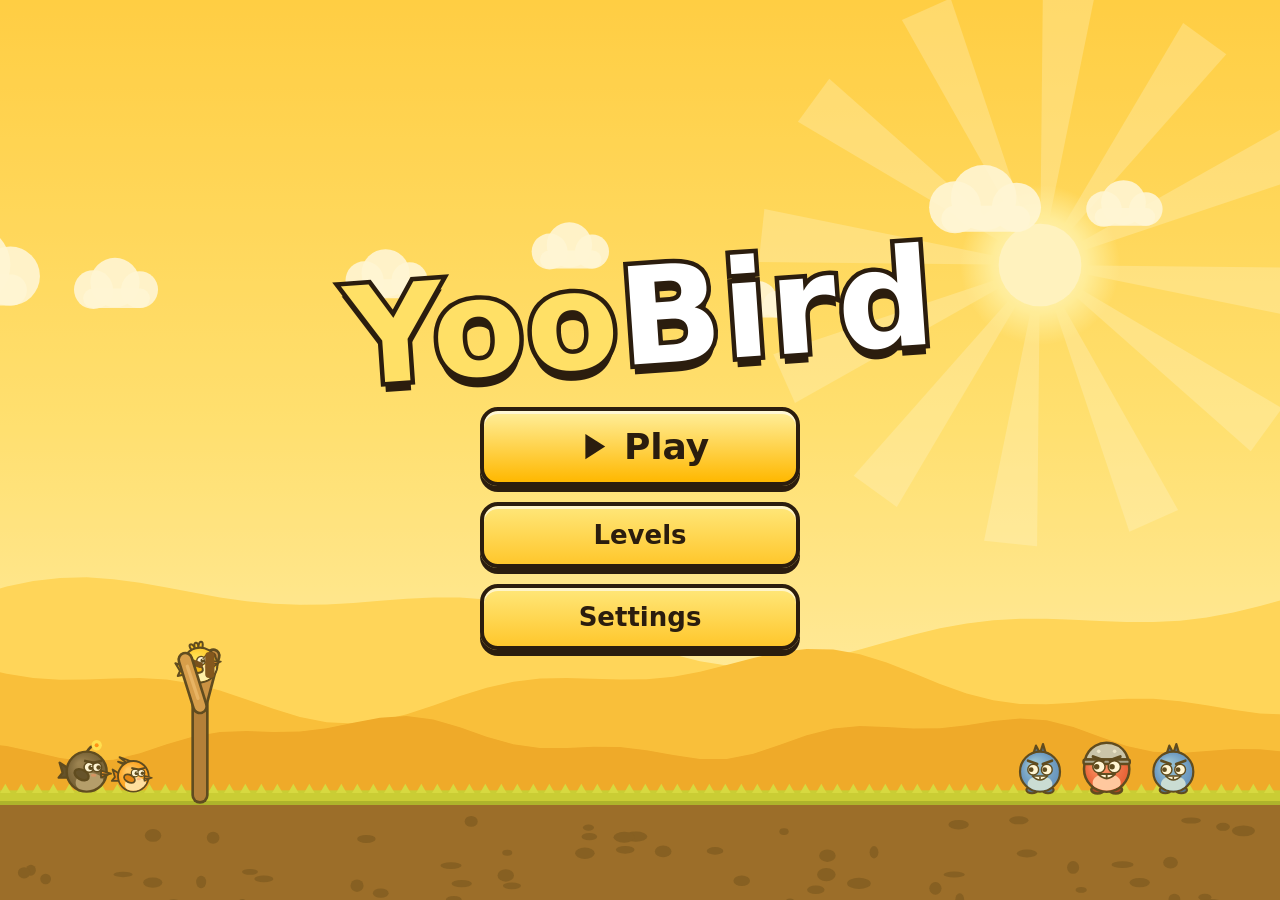
==== index.html @ ae5682fb "Add files via upload" ====
<!DOCTYPE html>
<html lang="ru">
<head>
  <meta charset="utf-8">
  <meta name="viewport" content="width=device-width, initial-scale=1, maximum-scale=1, user-scalable=no, viewport-fit=cover">
  <meta name="theme-color" content="#FFC72C">
  <title>YooBird</title>
  <style>
/* YooBird — стили. Палитру можно подогнать под YooSKINS, поменяв переменные ниже. */
:root {
  --yellow: #FFC72C;
  --yellow-hi: #FFE066;
  --yellow-pale: #FFF6D6;
  --orange: #FF9A1F;
  --dark: #2B1D0E;
  --dark-2: #5A3B12;
  --panel: #FFF3C4;
  --ok: #7BC043;
  --ad: #3D8BFD;
  --font: "Trebuchet MS", "Arial Rounded MT Bold", "Segoe UI", system-ui, -apple-system, Roboto, sans-serif;
}

* { box-sizing: border-box; margin: 0; padding: 0; -webkit-tap-highlight-color: transparent; }
html, body {
  width: 100%; height: 100%; overflow: hidden; background: #FFD95A;
  font-family: var(--font); color: var(--dark);
  user-select: none; -webkit-user-select: none; -webkit-touch-callout: none;
  touch-action: none; overscroll-behavior: none;
}
#app { position: fixed; inset: 0; }
canvas#game { position: absolute; inset: 0; display: block; touch-action: none; }
.hidden { display: none !important; }

/* ---------- Экраны ---------- */
.screen {
  position: absolute; inset: 0; z-index: 10;
  display: flex; flex-direction: column; align-items: center; justify-content: center;
  gap: clamp(10px, 2.4vmin, 22px); padding: 16px;
}
#screen-loading { background: radial-gradient(circle at 50% 35%, #FFF1A8, #FFC72C 70%); }
#screen-menu, #screen-levels { background: rgba(255, 214, 80, 0.25); }
.modal { background: rgba(43, 29, 14, 0.55); z-index: 20; }

.logo {
  font-weight: 900; font-size: clamp(56px, 15vmin, 150px); letter-spacing: 1px; line-height: 1;
  color: var(--yellow-hi);
  -webkit-text-stroke: clamp(4px, 1vmin, 9px) var(--dark); paint-order: stroke fill;
  text-shadow: 0 clamp(5px, 1.2vmin, 10px) 0 var(--dark);
  transform: rotate(-4deg);
  animation: logo-bob 3s ease-in-out infinite;
}
.logo span { color: #fff; }
@keyframes logo-bob { 50% { transform: rotate(-2deg) translateY(-6px); } }

.title {
  font-size: clamp(24px, 5.5vmin, 44px); font-weight: 900; color: var(--yellow-hi); text-align: center;
  -webkit-text-stroke: 5px var(--dark); paint-order: stroke fill;
}
.muted { color: var(--dark-2); font-weight: 700; font-size: clamp(13px, 2.6vmin, 18px); text-align: center; }

.menu-col { display: flex; flex-direction: column; gap: clamp(10px, 2vmin, 16px); align-items: stretch; min-width: min(320px, 70vw); }

/* ---------- Кнопки ---------- */
.btn {
  display: inline-flex; align-items: center; justify-content: center; gap: 10px;
  font-family: var(--font); font-weight: 900; font-size: clamp(17px, 3.6vmin, 26px); color: var(--dark);
  background: linear-gradient(#FFE77A, var(--yellow));
  border: 4px solid var(--dark); border-radius: 18px;
  padding: clamp(8px, 1.8vmin, 14px) clamp(18px, 4vmin, 34px);
  box-shadow: 0 6px 0 var(--dark), inset 0 3px 0 rgba(255, 255, 255, 0.6);
  cursor: pointer; transition: transform 0.06s, box-shadow 0.06s;
}
.btn:active { transform: translateY(4px); box-shadow: 0 2px 0 var(--dark), inset 0 3px 0 rgba(255, 255, 255, 0.6); }
.btn svg { width: 1.2em; height: 1.2em; fill: var(--dark); }
.btn-big { font-size: clamp(22px, 5vmin, 36px); background: linear-gradient(#FFEF9C, #FFB800); }
.btn-small { font-size: clamp(14px, 2.8vmin, 20px); padding: 8px 22px; }
.btn-ad { background: linear-gradient(#78B2FF, var(--ad)); color: #fff; }
.btn-ad svg { fill: #fff; }
.btn-next { background: linear-gradient(#B8E986, var(--ok)); }

.icon-btn {
  width: clamp(40px, 8vmin, 56px); height: clamp(40px, 8vmin, 56px);
  display: inline-flex; align-items: center; justify-content: center;
  background: linear-gradient(#FFE77A, var(--yellow)); border: 3px solid var(--dark); border-radius: 14px;
  box-shadow: 0 4px 0 var(--dark); cursor: pointer;
}
.icon-btn:active { transform: translateY(3px); box-shadow: 0 1px 0 var(--dark); }
.icon-btn svg { width: 60%; height: 60%; fill: var(--dark); stroke: var(--dark); stroke-width: 0; }
.icon-btn svg .wave { stroke-width: 2.2; stroke-linecap: round; }
.icon-btn svg path[d^="M9 18"] { fill: none; stroke-width: 2.2; }
.icon-btn.big { width: clamp(52px, 10vmin, 68px); height: clamp(52px, 10vmin, 68px); }
.icon-btn.off { background: linear-gradient(#E8DCC0, #C9B990); position: relative; }
.icon-btn.off::after {
  content: ""; position: absolute; width: 70%; height: 4px; background: #D43A2A; border-radius: 2px; transform: rotate(-45deg);
  box-shadow: 0 0 0 2px var(--dark);
}

/* ---------- Панели ---------- */
.panel {
  background: var(--panel); border: 5px solid var(--dark); border-radius: 26px;
  box-shadow: 0 10px 0 var(--dark), inset 0 0 0 6px #FFE27A;
  padding: clamp(16px, 3.5vmin, 30px) clamp(20px, 5vmin, 44px);
  display: flex; flex-direction: column; align-items: stretch; gap: clamp(10px, 2vmin, 16px);
  min-width: min(380px, 88vw); max-width: 92vw; max-height: 94vh; overflow: auto;
  animation: pop-in 0.25s cubic-bezier(.2, 1.6, .5, 1);
}
@keyframes pop-in { from { transform: scale(0.7); opacity: 0; } }
.row { display: flex; align-items: center; justify-content: space-between; gap: 20px; font-weight: 900; font-size: clamp(16px, 3.2vmin, 22px); }
.row-btns { display: flex; gap: 12px; justify-content: center; align-items: center; flex-wrap: wrap; }

.toggle { width: 74px; height: 40px; border-radius: 20px; border: 3px solid var(--dark); background: #CDBF9A; position: relative; cursor: pointer; transition: background 0.15s; }
.toggle i { position: absolute; top: 3px; left: 3px; width: 28px; height: 28px; border-radius: 50%; background: #fff; border: 3px solid var(--dark); transition: left 0.15s; }
.toggle.on { background: var(--ok); }
.toggle.on i { left: 37px; }

.seg { display: flex; border: 3px solid var(--dark); border-radius: 12px; overflow: hidden; }
.seg button { font-family: var(--font); font-weight: 900; font-size: 16px; padding: 6px 14px; border: 0; background: #F3E3B0; color: var(--dark); cursor: pointer; }
.seg button + button { border-left: 3px solid var(--dark); }
.seg button.active { background: var(--yellow); }

/* ---------- Уровни ---------- */
.level-grid { display: grid; grid-template-columns: repeat(6, auto); gap: clamp(8px, 1.8vmin, 18px); justify-content: center; }
.level-card {
  width: clamp(78px, min(13vw, 22vh), 150px); aspect-ratio: 1 / 1.05; border-width: 4px; border-radius: 20px;
  background: linear-gradient(#FFF1A8, var(--yellow)); border: 5px solid var(--dark); border-radius: 24px;
  box-shadow: 0 8px 0 var(--dark); cursor: pointer; font-family: var(--font); color: var(--dark);
  display: flex; flex-direction: column; align-items: center; justify-content: center; gap: 4px; position: relative;
}
.level-card:active { transform: translateY(5px); box-shadow: 0 3px 0 var(--dark); }
.level-card .num { font-size: clamp(26px, 6.5vmin, 54px); font-weight: 900; -webkit-text-stroke: 3px var(--dark); color: #fff; paint-order: stroke fill; line-height: 1; }
.level-card .name { font-weight: 900; font-size: clamp(10px, 2vmin, 15px); text-align: center; line-height: 1.1; padding: 0 4px; }
.level-card .mini-stars { display: flex; gap: 3px; }
.level-card .mini-stars i { width: clamp(13px, 2.8vmin, 22px); height: clamp(13px, 2.8vmin, 22px); background: rgba(43,29,14,0.22); clip-path: var(--star); }
.level-card .mini-stars i.on { background: #FF8A00; }
.level-card.locked { background: linear-gradient(#E5DAC0, #C3B48E); cursor: not-allowed; }
.level-card.locked .num { opacity: 0.35; }
.level-card .lock { position: absolute; width: 40%; height: 40%; fill: var(--dark); opacity: 0.85; top: 22%; }

/* ---------- Звёзды ---------- */
:root { --star: polygon(50% 0%, 61% 35%, 98% 35%, 68% 57%, 79% 91%, 50% 70%, 21% 91%, 32% 57%, 2% 35%, 39% 35%); }
.stars { display: flex; justify-content: center; align-items: flex-end; gap: 6px; }
.stars i { width: clamp(52px, 11vmin, 84px); height: clamp(52px, 11vmin, 84px); background: var(--dark); clip-path: var(--star); position: relative; }
.stars i:nth-child(2) { width: clamp(64px, 14vmin, 104px); height: clamp(64px, 14vmin, 104px); margin-bottom: 10px; }
.stars i::after { content: ""; position: absolute; inset: 12%; clip-path: var(--star); background: #D8C9A0; }
.stars i.on::after { background: linear-gradient(#FFF6B0, #FFC400); animation: star-pop 0.35s cubic-bezier(.2, 1.8, .5, 1); }
@keyframes star-pop { from { transform: scale(0.2); } }
.result-score { text-align: center; font-size: clamp(30px, 7vmin, 52px); font-weight: 900; color: #fff; -webkit-text-stroke: 5px var(--dark); paint-order: stroke fill; }
.badge { background: var(--orange); color: #fff; border-radius: 8px; padding: 2px 8px; margin-left: 4px; }

/* ---------- HUD ---------- */
#hud {
  position: absolute; left: 0; right: 0; top: 0; z-index: 5;
  display: flex; align-items: flex-start; justify-content: space-between; gap: 10px;
  padding: max(10px, env(safe-area-inset-top)) max(12px, env(safe-area-inset-right)) 0 max(12px, env(safe-area-inset-left));
  pointer-events: none;
}
#hud > * { pointer-events: auto; }
.hud-left { display: flex; gap: 10px; }
.hud-title {
  font-weight: 900; font-size: clamp(14px, 3vmin, 22px); background: var(--panel); border: 3px solid var(--dark);
  border-radius: 14px; padding: 6px 14px; box-shadow: 0 4px 0 var(--dark); white-space: nowrap; pointer-events: none !important;
}
.hud-score {
  display: flex; flex-direction: column; align-items: flex-end; font-weight: 900; font-size: clamp(11px, 2vmin, 14px); pointer-events: none !important;
}
.hud-score b { font-size: clamp(22px, 5vmin, 38px); color: #fff; -webkit-text-stroke: 4px var(--dark); paint-order: stroke fill; line-height: 1; }

#toast {
  position: absolute; left: 50%; top: clamp(64px, 14vmin, 100px); transform: translateX(-50%); z-index: 6;
  background: var(--dark); color: var(--yellow-hi); font-weight: 900; font-size: clamp(14px, 3vmin, 22px);
  padding: 10px 20px; border-radius: 14px; border: 3px solid var(--yellow); max-width: 90vw; text-align: center;
  animation: toast-in 0.3s ease-out; pointer-events: none;
}
@keyframes toast-in { from { transform: translate(-50%, -20px); opacity: 0; } }

.loader { width: min(320px, 70vw); height: 22px; border: 4px solid var(--dark); border-radius: 12px; background: var(--yellow-pale); overflow: hidden; }
.loader span { display: block; height: 100%; width: 0; background: var(--orange); transition: width 0.3s; }

#dev-ad { position: absolute; inset: 0; z-index: 50; background: rgba(0, 0, 0, 0.85); display: flex; align-items: center; justify-content: center; }
.dev-ad-box { background: #fff; border-radius: 18px; padding: 30px 40px; text-align: center; font-weight: 900; font-size: 20px; display: flex; flex-direction: column; gap: 16px; }
.dev-ad-bar { width: 260px; height: 12px; background: #ddd; border-radius: 6px; overflow: hidden; }
.dev-ad-bar span { display: block; height: 100%; width: 0; background: var(--ad); }

#rotate { position: absolute; inset: 0; z-index: 100; background: var(--yellow); display: none; flex-direction: column; align-items: center; justify-content: center; gap: 20px; font-weight: 900; font-size: 22px; text-align: center; padding: 30px; }
#rotate svg { width: 90px; height: 90px; fill: none; stroke: var(--dark); stroke-width: 1.8; animation: rot 2s ease-in-out infinite; }
@keyframes rot { 50% { transform: rotate(-90deg); } }
@media (orientation: portrait) and (pointer: coarse) { #rotate { display: flex; } }

/* ---------- Бустеры ---------- */
#boosters {
  position: absolute; z-index: 5; display: flex; flex-direction: column; gap: clamp(6px, 1.4vmin, 12px);
  left: max(12px, env(safe-area-inset-left)); top: calc(max(10px, env(safe-area-inset-top)) + clamp(52px, 10vmin, 70px));
}
.boost {
  position: relative; width: clamp(44px, 8.5vmin, 62px); height: clamp(44px, 8.5vmin, 62px);
  display: flex; flex-direction: column; align-items: center; justify-content: center; gap: 1px;
  background: linear-gradient(#FFF3B8, #FFD54A); border: 3px solid var(--dark); border-radius: 50%;
  box-shadow: 0 4px 0 var(--dark); cursor: pointer; font-family: var(--font); color: var(--dark);
}
.boost:active { transform: translateY(3px); box-shadow: 0 1px 0 var(--dark); }
.boost svg { width: 46%; height: 46%; fill: var(--dark); stroke: var(--dark); stroke-width: 2.2; stroke-linecap: round; stroke-linejoin: round; }
.boost span { font-size: clamp(7px, 1.4vmin, 10px); font-weight: 900; line-height: 1; }
.boost i {
  position: absolute; top: -6px; right: -6px; min-width: 20px; height: 20px; border-radius: 10px; padding: 0 4px;
  background: var(--ok); color: #fff; font-style: normal; font-weight: 900; font-size: 12px; line-height: 15px; border: 2px solid var(--dark);
}
.boost.active { background: linear-gradient(#FFB36B, #FF7A00); box-shadow: 0 0 0 4px #fff, 0 4px 0 var(--dark); }
.boost.used { filter: grayscale(1); opacity: 0.45; }
.boost.used i { background: #9A8F78; }
.boost.na { opacity: 0.6; }

/* ---------- Ядерка ---------- */
#nuke-btn {
  position: absolute; z-index: 5;
  right: max(14px, env(safe-area-inset-right)); bottom: max(14px, env(safe-area-inset-bottom));
  width: clamp(62px, 12vmin, 86px); height: clamp(62px, 12vmin, 86px); border-radius: 50%;
  border: 4px solid var(--dark); background: radial-gradient(circle at 40% 35%, #FFF07A, #FFC400 55%, #F08A00);
  box-shadow: 0 5px 0 var(--dark); cursor: pointer; font-family: var(--font); color: var(--dark);
  display: flex; flex-direction: column; align-items: center; justify-content: center;
  animation: nuke-lure 4s ease-in-out infinite;
}
#nuke-btn .tre { width: 52%; height: 52%; fill: var(--dark); animation: nuke-spin 12s linear infinite; }
#nuke-btn span { font-size: clamp(8px, 1.6vmin, 11px); font-weight: 900; margin-top: -2px; }
#nuke-btn .ad-badge {
  position: absolute; top: -8px; left: -8px; width: 26px; height: 26px; border-radius: 50%; background: var(--ad); border: 2px solid var(--dark);
  display: flex; align-items: center; justify-content: center;
}
#nuke-btn .ad-badge svg { width: 14px; height: 14px; fill: #fff; }
#nuke-btn:active { transform: translateY(4px); box-shadow: 0 1px 0 var(--dark); }
#nuke-btn.tempt { animation: nuke-lure 4s ease-in-out infinite, nuke-tempt 1.6s ease-in-out 2; }
#nuke-btn.used { filter: grayscale(1); opacity: 0.35; animation: none; pointer-events: none; }
#nuke-btn.used .tre { animation: none; }
/* Мягкое «манящее» свечение: раз в несколько секунд, без мигания */
@keyframes nuke-lure {
  0%, 70%, 100% { box-shadow: 0 5px 0 var(--dark), 0 0 0 0 rgba(255,140,0,0); }
  82% { box-shadow: 0 5px 0 var(--dark), 0 0 22px 8px rgba(255,150,0,0.55); }
}
@keyframes nuke-spin { to { transform: rotate(360deg); } }
@keyframes nuke-tempt { 50% { transform: scale(1.12) rotate(-6deg); } }
#btn-ad em { font-style: normal; opacity: 0.85; }
@media (prefers-reduced-motion: reduce) { #nuke-btn, #nuke-btn .tre { animation: none !important; } }

</style>
</head>
<body>
  <div id="app">
    <canvas id="game"></canvas>

    <!-- Игровой HUD -->
    <div id="hud" class="hidden">
      <div class="hud-left">
        <button class="icon-btn" data-action="pause" aria-label="Пауза">
          <svg viewBox="0 0 24 24"><rect x="6" y="5" width="4" height="14" rx="1.5"/><rect x="14" y="5" width="4" height="14" rx="1.5"/></svg>
        </button>
        <button class="icon-btn" data-action="restart" aria-label="Заново">
          <svg viewBox="0 0 24 24"><path d="M12 5V2L7 6l5 4V7a5 5 0 1 1-5 5H5a7 7 0 1 0 7-7z"/></svg>
        </button>
      </div>
      <div class="hud-title" id="hud-level"></div>
      <div class="hud-score"><span data-i18n="score">Очки</span><b id="hud-score">0</b></div>
    </div>

    <!-- Бустеры: по одному бесплатно за попытку -->
    <div id="boosters" class="hidden">
      <button class="boost" data-action="booster" data-b="sight" id="b-sight" aria-label="Прицел">
        <svg viewBox="0 0 24 24"><circle cx="12" cy="12" r="7" fill="none"/><circle cx="12" cy="12" r="2"/><path d="M12 1v5M12 18v5M1 12h5M18 12h5" fill="none"/></svg>
        <i>1</i><span data-i18n="bSight">Прицел</span>
      </button>
      <button class="boost" data-action="booster" data-b="power" id="b-power" aria-label="Мощь">
        <svg viewBox="0 0 24 24"><path d="M13 2L4 14h6l-1 8 9-12h-6z"/></svg>
        <i>1</i><span data-i18n="bPower">Мощь</span>
      </button>
      <button class="boost" data-action="booster" data-b="quake" id="b-quake" aria-label="Землетрясение">
        <svg viewBox="0 0 24 24"><path d="M2 14l3-4 3 6 3-9 3 8 3-5 3 4 2-2" fill="none"/><path d="M2 20h20" fill="none"/></svg>
        <i>1</i><span data-i18n="bQuake">Тряска</span>
      </button>
    </div>

    <!-- Ядерка: за просмотр рекламы, одна на попытку -->
    <button id="nuke-btn" class="hidden" data-action="nuke" aria-label="Ядерный удар">
      <svg viewBox="0 0 24 24" class="tre"><circle cx="12" cy="12" r="2.4"/><path d="M12 12L7.2 3.7A9.6 9.6 0 0 0 2.4 12zM12 12h9.6a9.6 9.6 0 0 0-4.8-8.3zM12 12l-4.8 8.3a9.6 9.6 0 0 0 9.6 0z"/></svg>
      <b class="ad-badge"><svg viewBox="0 0 24 24"><path d="M8 5v14l11-7z"/></svg></b>
      <span data-i18n="bNuke">Ядерка</span>
    </button>

    <div id="toast" class="hidden"></div>

    <!-- Загрузка -->
    <section id="screen-loading" class="screen">
      <div class="logo">Yoo<span>Bird</span></div>
      <div class="loader"><span></span></div>
      <p class="muted" data-i18n="loading">Загрузка…</p>
    </section>

    <!-- Главное меню -->
    <section id="screen-menu" class="screen hidden">
      <div class="logo">Yoo<span>Bird</span></div>
      <div class="menu-col">
        <button class="btn btn-big" data-action="play">
          <svg viewBox="0 0 24 24"><path d="M8 5v14l11-7z"/></svg><span data-i18n="play">Играть</span>
        </button>
        <button class="btn" data-action="levels"><span data-i18n="levels">Уровни</span></button>
        <button class="btn" data-action="settings"><span data-i18n="settings">Настройки</span></button>
      </div>
    </section>

    <!-- Выбор уровня -->
    <section id="screen-levels" class="screen hidden">
      <h2 class="title" data-i18n="levels">Уровни</h2>
      <div id="level-grid" class="level-grid"></div>
      <button class="btn btn-small" data-action="back"><span data-i18n="back">Назад</span></button>
    </section>

    <!-- Настройки -->
    <section id="screen-settings" class="screen modal hidden">
      <div class="panel">
        <h2 class="title" data-i18n="settings">Настройки</h2>
        <div class="row">
          <span data-i18n="music">Музыка</span>
          <button class="toggle" id="tg-music" data-action="toggle-music"><i></i></button>
        </div>
        <div class="row">
          <span data-i18n="sounds">Звуки</span>
          <button class="toggle" id="tg-sfx" data-action="toggle-sfx"><i></i></button>
        </div>
        <div class="row">
          <span data-i18n="language">Язык</span>
          <div class="seg">
            <button data-action="lang" data-lang="ru">RU</button>
            <button data-action="lang" data-lang="en">EN</button>
          </div>
        </div>
        <button class="btn btn-small" data-action="back"><span data-i18n="back">Назад</span></button>
      </div>
    </section>

    <!-- Пауза -->
    <section id="screen-pause" class="screen modal hidden">
      <div class="panel">
        <h2 class="title" data-i18n="pause">Пауза</h2>
        <button class="btn" data-action="resume"><span data-i18n="resume">Продолжить</span></button>
        <button class="btn" data-action="restart"><span data-i18n="restart">Заново</span></button>
        <div class="row-btns">
          <button class="icon-btn big" data-action="toggle-music" id="pz-music" aria-label="Музыка">
            <svg viewBox="0 0 24 24"><path d="M9 18V6l10-2v12"/><circle cx="6.5" cy="18" r="2.5"/><circle cx="16.5" cy="16" r="2.5"/></svg>
          </button>
          <button class="icon-btn big" data-action="toggle-sfx" id="pz-sfx" aria-label="Звуки">
            <svg viewBox="0 0 24 24"><path d="M4 9h4l5-4v14l-5-4H4z"/><path class="wave" d="M16 8.5a5 5 0 0 1 0 7M18.5 6a8.5 8.5 0 0 1 0 12" fill="none"/></svg>
          </button>
          <button class="icon-btn big" data-action="menu" aria-label="Меню">
            <svg viewBox="0 0 24 24"><path d="M3 11l9-8 9 8v10h-6v-6H9v6H3z"/></svg>
          </button>
        </div>
      </div>
    </section>

    <!-- Победа -->
    <section id="screen-win" class="screen modal hidden">
      <div class="panel">
        <h2 class="title" data-i18n="winTitle">Уровень пройден!</h2>
        <div class="stars"><i></i><i></i><i></i></div>
        <div class="result-score"><b id="win-score">0</b></div>
        <div class="muted"><span data-i18n="best">Рекорд</span>: <span id="win-best">0</span> <span id="win-record" class="badge hidden" data-i18n="newRecord">Новый рекорд!</span></div>
        <p id="win-alldone" class="muted hidden" data-i18n="allDone"></p>
        <div class="row-btns">
          <button class="icon-btn big" data-action="menu" aria-label="Меню"><svg viewBox="0 0 24 24"><path d="M3 11l9-8 9 8v10h-6v-6H9v6H3z"/></svg></button>
          <button class="icon-btn big" data-action="restart" aria-label="Заново"><svg viewBox="0 0 24 24"><path d="M12 5V2L7 6l5 4V7a5 5 0 1 1-5 5H5a7 7 0 1 0 7-7z"/></svg></button>
          <button class="btn btn-next" data-action="next" id="btn-next"><span data-i18n="next">Дальше</span><svg viewBox="0 0 24 24"><path d="M8 5v14l11-7z"/></svg></button>
        </div>
      </div>
    </section>

    <!-- Поражение -->
    <section id="screen-lose" class="screen modal hidden">
      <div class="panel">
        <h2 class="title" data-i18n="loseTitle">Чувачки уцелели!</h2>
        <p class="muted" data-i18n="loseSub">Не сдавайся — у тебя получится!</p>
        <button class="btn btn-big" data-action="retry"><span data-i18n="retry">Попробовать ещё раз</span></button>
        <button class="btn btn-ad" data-action="watch-ad" id="btn-ad">
          <svg viewBox="0 0 24 24"><rect x="2" y="5" width="20" height="14" rx="3"/><path d="M10 9v6l5-3z" fill="#FFC72C"/></svg>
          <span data-i18n="watchAd">Реклама: +1 птенец</span> <em id="ad-left">(2)</em>
        </button>
        <button class="btn btn-small" data-action="menu"><span data-i18n="menu">Меню</span></button>
      </div>
    </section>

    <!-- Имитация рекламы вне ВК (для разработки) -->
    <div id="dev-ad" class="hidden">
      <div class="dev-ad-box">
        <p data-i18n="devAd">Здесь будет реклама ВКонтакте</p>
        <div class="dev-ad-bar"><span></span></div>
      </div>
    </div>

    <div id="rotate">
      <svg viewBox="0 0 24 24"><rect x="7" y="2" width="10" height="20" rx="2"/><path d="M20 12a8 8 0 0 1-4 6.9M4 12a8 8 0 0 1 4-6.9" fill="none"/></svg>
      <p data-i18n="rotate">Поверни устройство горизонтально</p>
    </div>
  </div>

  <script>/* js/lib/vk-bridge.min.js */
(()=>{"use strict";let e;var t={};let p="u">typeof window,n=!!(p&&window.AndroidBridge),o=!!(p&&window.webkit?.messageHandlers?.VKWebAppClose),r=!!(p&&window.ReactNativeWebView&&"function"==typeof window.ReactNativeWebView.postMessage),i=p&&!n&&!o,a=i&&/(^\?|&)vk_platform=mobile_web(&|$)/.test(location.search),s=i?"message":"VKWebAppEvent",d=["VKWebAppInit","VKWebAppGetCommunityAuthToken","VKWebAppAddToCommunity","VKWebAppAddToHomeScreenInfo","VKWebAppClose","VKWebAppCopyText","VKWebAppCreateHash","VKWebAppGetUserInfo","VKWebAppSetLocation","VKWebAppSendToClient","VKWebAppGetClientVersion","VKWebAppGetPhoneNumber","VKWebAppGetEmail","VKWebAppGetGroupInfo","VKWebAppGetGeodata","VKWebAppGetCommunityToken","VKWebAppGetConfig","VKWebAppGetLaunchParams","VKWebAppSetTitle","VKWebAppGetAuthToken","VKWebAppCallAPIMethod","VKWebAppJoinGroup","VKWebAppLeaveGroup","VKWebAppAllowMessagesFromGroup","VKWebAppDenyNotifications","VKWebAppAllowNotifications","VKWebAppOpenPayForm","VKWebAppOpenApp","VKWebAppShare","VKWebAppShowWallPostBox","VKWebAppScroll","VKWebAppShowOrderBox","VKWebAppShowLeaderBoardBox","VKWebAppShowInviteBox","VKWebAppShowRequestBox","VKWebAppAddToFavorites","VKWebAppShowStoryBox","VKWebAppStorageGet","VKWebAppStorageGetKeys","VKWebAppStorageSet","VKWebAppFlashGetInfo","VKWebAppSubscribeStoryApp","VKWebAppOpenWallPost","VKWebAppCheckAllowedScopes","VKWebAppCheckBannerAd","VKWebAppHideBannerAd","VKWebAppShowBannerAd","VKWebAppCheckNativeAds","VKWebAppShowNativeAds","VKWebAppRetargetingPixel","VKWebAppConversionHit","VKWebAppShowSubscriptionBox","VKWebAppCheckSurvey","VKWebAppShowSurvey","VKWebAppScrollTop","VKWebAppScrollTopStart","VKWebAppScrollTopStop","VKWebAppShowSlidesSheet","VKWebAppTranslate","VKWebAppRecommend","VKWebAppAddToProfile","VKWebAppGetFriends",...i&&!a?["VKWebAppResizeWindow","VKWebAppAddToMenu","VKWebAppShowInstallPushBox","VKWebAppShowCommunityWidgetPreviewBox","VKWebAppCallStart","VKWebAppCallJoin","VKWebAppCallGetStatus"]:["VKWebAppShowImages"]],A=p?window.AndroidBridge:void 0,b=o?window.webkit.messageHandlers:void 0,l=i?parent:void 0,u=function(t){var p;let a,u,W,V,K=[],c=Math.random().toString(36).substring(2,5);function w(e){K.push(e)}function S(e){return n?!!(A&&"function"==typeof A[e]):o?!!(b?.[e]&&"function"==typeof b[e].postMessage):!!i&&d.includes(e)}function f(){return o||n}function h(){return i&&window.parent!==window}function g(){return f()||h()}function v(e){if(o||n)return[...K].map(t=>t.call(null,e));let t=e?.data;if(!i||!t)return;if(r&&"string"==typeof t)try{t=JSON.parse(t)}catch{}let{type:p,data:s,frameId:d}=t;if(p){if("VKWebAppSettings"===p){a=d;return}[...K].map(e=>e({detail:{type:p,data:s}}))}}r&&/(android)/i.test(navigator.userAgent)?document.addEventListener(s,v):"u">typeof window&&"addEventListener"in window&&window.addEventListener(s,v);let y=(p=function(e,p){A?.[e]?A[e](JSON.stringify(p)):b?.[e]&&"function"==typeof b[e].postMessage?b[e].postMessage?.(p):r?window.ReactNativeWebView.postMessage(JSON.stringify({handler:e,params:p})):l&&"function"==typeof l.postMessage&&l.postMessage({handler:e,params:p,type:"vk-connect",webFrameId:a,connectVersion:t},"*")},u={current:0,next(){return++this.current}},W={},V={add(e,t){let p=null!=t?t:`${u.next()}_${c}`;return W[p]=e,p},resolve(e,t,p){let n=W[e];n&&(p(t)?n.resolve(t):n.reject(t),W[e]=null)}},w(e=>{if(e.detail?.data&&"object"==typeof e.detail.data&&"request_id"in e.detail.data){let{request_id:t,...p}=e.detail.data;t&&V.resolve(t,p,e=>!("error_type"in e))}}),function(e,t={}){return new Promise((n,o)=>{let r=V.add({resolve:n,reject:o},t.request_id);p(e,{...t,request_id:r})})});async function m(t){if(n||o)return S(t);if(e)return e.has(t);try{let t=await y("SetSupportedHandlers");e=new Set(t.supportedHandlers)}catch(t){e=new Set(["VKWebAppInit"])}return e.has(t)}return w(t=>{t.detail&&"SetSupportedHandlers"===t.detail.type&&(e=new Set(t.detail.data.supportedHandlers))}),{send:y,sendPromise:y,subscribe:w,unsubscribe:function(e){let t=K.indexOf(e);t>-1&&K.splice(t,1)},supports:function(e){return console.warn("bridge.supports method is deprecated. Use bridge.supportsAsync instead."),S(e)},supportsAsync:m,isWebView:f,isIframe:h,isEmbedded:g,isStandalone:function(){return!g()}}}("3.0.2");window.vkBridge=window.vkConnect=u;var W=window;for(var V in t)W[V]=t[V];t.__esModule&&Object.defineProperty(W,"__esModule",{value:!0})})();
//# sourceMappingURL=browser.min.js.map
</script>
  <script>/* js/lib/matter.min.js */
/*!
 * matter-js 0.20.0 by @liabru
 * http://brm.io/matter-js/
 * License MIT
 */
!function(e,t){"object"==typeof exports&&"object"==typeof module?module.exports=t():"function"==typeof define&&define.amd?define("Matter",[],t):"object"==typeof exports?exports.Matter=t():e.Matter=t()}(this,(function(){return function(e){var t={};function n(o){if(t[o])return t[o].exports;var i=t[o]={i:o,l:!1,exports:{}};return e[o].call(i.exports,i,i.exports,n),i.l=!0,i.exports}return n.m=e,n.c=t,n.d=function(e,t,o){n.o(e,t)||Object.defineProperty(e,t,{enumerable:!0,get:o})},n.r=function(e){"undefined"!=typeof Symbol&&Symbol.toStringTag&&Object.defineProperty(e,Symbol.toStringTag,{value:"Module"}),Object.defineProperty(e,"__esModule",{value:!0})},n.t=function(e,t){if(1&t&&(e=n(e)),8&t)return e;if(4&t&&"object"==typeof e&&e&&e.__esModule)return e;var o=Object.create(null);if(n.r(o),Object.defineProperty(o,"default",{enumerable:!0,value:e}),2&t&&"string"!=typeof e)for(var i in e)n.d(o,i,function(t){return e[t]}.bind(null,i));return o},n.n=function(e){var t=e&&e.__esModule?function(){return e.default}:function(){return e};return n.d(t,"a",t),t},n.o=function(e,t){return Object.prototype.hasOwnProperty.call(e,t)},n.p="",n(n.s=20)}([function(e,t){var n={};e.exports=n,function(){n._baseDelta=1e3/60,n._nextId=0,n._seed=0,n._nowStartTime=+new Date,n._warnedOnce={},n._decomp=null,n.extend=function(e,t){var o,i;"boolean"==typeof t?(o=2,i=t):(o=1,i=!0);for(var r=o;r<arguments.length;r++){var a=arguments[r];if(a)for(var s in a)i&&a[s]&&a[s].constructor===Object?e[s]&&e[s].constructor!==Object?e[s]=a[s]:(e[s]=e[s]||{},n.extend(e[s],i,a[s])):e[s]=a[s]}return e},n.clone=function(e,t){return n.extend({},t,e)},n.keys=function(e){if(Object.keys)return Object.keys(e);var t=[];for(var n in e)t.push(n);return t},n.values=function(e){var t=[];if(Object.keys){for(var n=Object.keys(e),o=0;o<n.length;o++)t.push(e[n[o]]);return t}for(var i in e)t.push(e[i]);return t},n.get=function(e,t,n,o){t=t.split(".").slice(n,o);for(var i=0;i<t.length;i+=1)e=e[t[i]];return e},n.set=function(e,t,o,i,r){var a=t.split(".").slice(i,r);return n.get(e,t,0,-1)[a[a.length-1]]=o,o},n.shuffle=function(e){for(var t=e.length-1;t>0;t--){var o=Math.floor(n.random()*(t+1)),i=e[t];e[t]=e[o],e[o]=i}return e},n.choose=function(e){return e[Math.floor(n.random()*e.length)]},n.isElement=function(e){return"undefined"!=typeof HTMLElement?e instanceof HTMLElement:!!(e&&e.nodeType&&e.nodeName)},n.isArray=function(e){return"[object Array]"===Object.prototype.toString.call(e)},n.isFunction=function(e){return"function"==typeof e},n.isPlainObject=function(e){return"object"==typeof e&&e.constructor===Object},n.isString=function(e){return"[object String]"===toString.call(e)},n.clamp=function(e,t,n){return e<t?t:e>n?n:e},n.sign=function(e){return e<0?-1:1},n.now=function(){if("undefined"!=typeof window&&window.performance){if(window.performance.now)return window.performance.now();if(window.performance.webkitNow)return window.performance.webkitNow()}return Date.now?Date.now():new Date-n._nowStartTime},n.random=function(t,n){return n=void 0!==n?n:1,(t=void 0!==t?t:0)+e()*(n-t)};var e=function(){return n._seed=(9301*n._seed+49297)%233280,n._seed/233280};n.colorToNumber=function(e){return 3==(e=e.replace("#","")).length&&(e=e.charAt(0)+e.charAt(0)+e.charAt(1)+e.charAt(1)+e.charAt(2)+e.charAt(2)),parseInt(e,16)},n.logLevel=1,n.log=function(){console&&n.logLevel>0&&n.logLevel<=3&&console.log.apply(console,["matter-js:"].concat(Array.prototype.slice.call(arguments)))},n.info=function(){console&&n.logLevel>0&&n.logLevel<=2&&console.info.apply(console,["matter-js:"].concat(Array.prototype.slice.call(arguments)))},n.warn=function(){console&&n.logLevel>0&&n.logLevel<=3&&console.warn.apply(console,["matter-js:"].concat(Array.prototype.slice.call(arguments)))},n.warnOnce=function(){var e=Array.prototype.slice.call(arguments).join(" ");n._warnedOnce[e]||(n.warn(e),n._warnedOnce[e]=!0)},n.deprecated=function(e,t,o){e[t]=n.chain((function(){n.warnOnce("🔅 deprecated 🔅",o)}),e[t])},n.nextId=function(){return n._nextId++},n.indexOf=function(e,t){if(e.indexOf)return e.indexOf(t);for(var n=0;n<e.length;n++)if(e[n]===t)return n;return-1},n.map=function(e,t){if(e.map)return e.map(t);for(var n=[],o=0;o<e.length;o+=1)n.push(t(e[o]));return n},n.topologicalSort=function(e){var t=[],o=[],i=[];for(var r in e)o[r]||i[r]||n._topologicalSort(r,o,i,e,t);return t},n._topologicalSort=function(e,t,o,i,r){var a=i[e]||[];o[e]=!0;for(var s=0;s<a.length;s+=1){var l=a[s];o[l]||(t[l]||n._topologicalSort(l,t,o,i,r))}o[e]=!1,t[e]=!0,r.push(e)},n.chain=function(){for(var e=[],t=0;t<arguments.length;t+=1){var n=arguments[t];n._chained?e.push.apply(e,n._chained):e.push(n)}var o=function(){for(var t,n=new Array(arguments.length),o=0,i=arguments.length;o<i;o++)n[o]=arguments[o];for(o=0;o<e.length;o+=1){var r=e[o].apply(t,n);void 0!==r&&(t=r)}return t};return o._chained=e,o},n.chainPathBefore=function(e,t,o){return n.set(e,t,n.chain(o,n.get(e,t)))},n.chainPathAfter=function(e,t,o){return n.set(e,t,n.chain(n.get(e,t),o))},n.setDecomp=function(e){n._decomp=e},n.getDecomp=function(){var e=n._decomp;try{e||"undefined"==typeof window||(e=window.decomp),e||"undefined"==typeof global||(e=global.decomp)}catch(t){e=null}return e}}()},function(e,t){var n={};e.exports=n,n.create=function(e){var t={min:{x:0,y:0},max:{x:0,y:0}};return e&&n.update(t,e),t},n.update=function(e,t,n){e.min.x=1/0,e.max.x=-1/0,e.min.y=1/0,e.max.y=-1/0;for(var o=0;o<t.length;o++){var i=t[o];i.x>e.max.x&&(e.max.x=i.x),i.x<e.min.x&&(e.min.x=i.x),i.y>e.max.y&&(e.max.y=i.y),i.y<e.min.y&&(e.min.y=i.y)}n&&(n.x>0?e.max.x+=n.x:e.min.x+=n.x,n.y>0?e.max.y+=n.y:e.min.y+=n.y)},n.contains=function(e,t){return t.x>=e.min.x&&t.x<=e.max.x&&t.y>=e.min.y&&t.y<=e.max.y},n.overlaps=function(e,t){return e.min.x<=t.max.x&&e.max.x>=t.min.x&&e.max.y>=t.min.y&&e.min.y<=t.max.y},n.translate=function(e,t){e.min.x+=t.x,e.max.x+=t.x,e.min.y+=t.y,e.max.y+=t.y},n.shift=function(e,t){var n=e.max.x-e.min.x,o=e.max.y-e.min.y;e.min.x=t.x,e.max.x=t.x+n,e.min.y=t.y,e.max.y=t.y+o}},function(e,t){var n={};e.exports=n,n.create=function(e,t){return{x:e||0,y:t||0}},n.clone=function(e){return{x:e.x,y:e.y}},n.magnitude=function(e){return Math.sqrt(e.x*e.x+e.y*e.y)},n.magnitudeSquared=function(e){return e.x*e.x+e.y*e.y},n.rotate=function(e,t,n){var o=Math.cos(t),i=Math.sin(t);n||(n={});var r=e.x*o-e.y*i;return n.y=e.x*i+e.y*o,n.x=r,n},n.rotateAbout=function(e,t,n,o){var i=Math.cos(t),r=Math.sin(t);o||(o={});var a=n.x+((e.x-n.x)*i-(e.y-n.y)*r);return o.y=n.y+((e.x-n.x)*r+(e.y-n.y)*i),o.x=a,o},n.normalise=function(e){var t=n.magnitude(e);return 0===t?{x:0,y:0}:{x:e.x/t,y:e.y/t}},n.dot=function(e,t){return e.x*t.x+e.y*t.y},n.cross=function(e,t){return e.x*t.y-e.y*t.x},n.cross3=function(e,t,n){return(t.x-e.x)*(n.y-e.y)-(t.y-e.y)*(n.x-e.x)},n.add=function(e,t,n){return n||(n={}),n.x=e.x+t.x,n.y=e.y+t.y,n},n.sub=function(e,t,n){return n||(n={}),n.x=e.x-t.x,n.y=e.y-t.y,n},n.mult=function(e,t){return{x:e.x*t,y:e.y*t}},n.div=function(e,t){return{x:e.x/t,y:e.y/t}},n.perp=function(e,t){return{x:(t=!0===t?-1:1)*-e.y,y:t*e.x}},n.neg=function(e){return{x:-e.x,y:-e.y}},n.angle=function(e,t){return Math.atan2(t.y-e.y,t.x-e.x)},n._temp=[n.create(),n.create(),n.create(),n.create(),n.create(),n.create()]},function(e,t,n){var o={};e.exports=o;var i=n(2),r=n(0);o.create=function(e,t){for(var n=[],o=0;o<e.length;o++){var i=e[o],r={x:i.x,y:i.y,index:o,body:t,isInternal:!1};n.push(r)}return n},o.fromPath=function(e,t){var n=[];return e.replace(/L?\s*([-\d.e]+)[\s,]*([-\d.e]+)*/gi,(function(e,t,o){n.push({x:parseFloat(t),y:parseFloat(o)})})),o.create(n,t)},o.centre=function(e){for(var t,n,r,a=o.area(e,!0),s={x:0,y:0},l=0;l<e.length;l++)r=(l+1)%e.length,t=i.cross(e[l],e[r]),n=i.mult(i.add(e[l],e[r]),t),s=i.add(s,n);return i.div(s,6*a)},o.mean=function(e){for(var t={x:0,y:0},n=0;n<e.length;n++)t.x+=e[n].x,t.y+=e[n].y;return i.div(t,e.length)},o.area=function(e,t){for(var n=0,o=e.length-1,i=0;i<e.length;i++)n+=(e[o].x-e[i].x)*(e[o].y+e[i].y),o=i;return t?n/2:Math.abs(n)/2},o.inertia=function(e,t){for(var n,o,r=0,a=0,s=e,l=0;l<s.length;l++)o=(l+1)%s.length,r+=(n=Math.abs(i.cross(s[o],s[l])))*(i.dot(s[o],s[o])+i.dot(s[o],s[l])+i.dot(s[l],s[l])),a+=n;return t/6*(r/a)},o.translate=function(e,t,n){n=void 0!==n?n:1;var o,i=e.length,r=t.x*n,a=t.y*n;for(o=0;o<i;o++)e[o].x+=r,e[o].y+=a;return e},o.rotate=function(e,t,n){if(0!==t){var o,i,r,a,s=Math.cos(t),l=Math.sin(t),c=n.x,u=n.y,d=e.length;for(a=0;a<d;a++)i=(o=e[a]).x-c,r=o.y-u,o.x=c+(i*s-r*l),o.y=u+(i*l+r*s);return e}},o.contains=function(e,t){for(var n,o=t.x,i=t.y,r=e.length,a=e[r-1],s=0;s<r;s++){if(n=e[s],(o-a.x)*(n.y-a.y)+(i-a.y)*(a.x-n.x)>0)return!1;a=n}return!0},o.scale=function(e,t,n,r){if(1===t&&1===n)return e;var a,s;r=r||o.centre(e);for(var l=0;l<e.length;l++)a=e[l],s=i.sub(a,r),e[l].x=r.x+s.x*t,e[l].y=r.y+s.y*n;return e},o.chamfer=function(e,t,n,o,a){t="number"==typeof t?[t]:t||[8],n=void 0!==n?n:-1,o=o||2,a=a||14;for(var s=[],l=0;l<e.length;l++){var c=e[l-1>=0?l-1:e.length-1],u=e[l],d=e[(l+1)%e.length],p=t[l<t.length?l:t.length-1];if(0!==p){var f=i.normalise({x:u.y-c.y,y:c.x-u.x}),v=i.normalise({x:d.y-u.y,y:u.x-d.x}),m=Math.sqrt(2*Math.pow(p,2)),y=i.mult(r.clone(f),p),g=i.normalise(i.mult(i.add(f,v),.5)),x=i.sub(u,i.mult(g,m)),h=n;-1===n&&(h=1.75*Math.pow(p,.32)),(h=r.clamp(h,o,a))%2==1&&(h+=1);for(var b=Math.acos(i.dot(f,v))/h,S=0;S<h;S++)s.push(i.add(i.rotate(y,b*S),x))}else s.push(u)}return s},o.clockwiseSort=function(e){var t=o.mean(e);return e.sort((function(e,n){return i.angle(t,e)-i.angle(t,n)})),e},o.isConvex=function(e){var t,n,o,i,r=0,a=e.length;if(a<3)return null;for(t=0;t<a;t++)if(o=(t+2)%a,i=(e[n=(t+1)%a].x-e[t].x)*(e[o].y-e[n].y),(i-=(e[n].y-e[t].y)*(e[o].x-e[n].x))<0?r|=1:i>0&&(r|=2),3===r)return!1;return 0!==r||null},o.hull=function(e){var t,n,o=[],r=[];for((e=e.slice(0)).sort((function(e,t){var n=e.x-t.x;return 0!==n?n:e.y-t.y})),n=0;n<e.length;n+=1){for(t=e[n];r.length>=2&&i.cross3(r[r.length-2],r[r.length-1],t)<=0;)r.pop();r.push(t)}for(n=e.length-1;n>=0;n-=1){for(t=e[n];o.length>=2&&i.cross3(o[o.length-2],o[o.length-1],t)<=0;)o.pop();o.push(t)}return o.pop(),r.pop(),o.concat(r)}},function(e,t,n){var o={};e.exports=o;var i=n(3),r=n(2),a=n(7),s=n(0),l=n(1),c=n(11);!function(){o._timeCorrection=!0,o._inertiaScale=4,o._nextCollidingGroupId=1,o._nextNonCollidingGroupId=-1,o._nextCategory=1,o._baseDelta=1e3/60,o.create=function(t){var n={id:s.nextId(),type:"body",label:"Body",parts:[],plugin:{},angle:0,vertices:i.fromPath("L 0 0 L 40 0 L 40 40 L 0 40"),position:{x:0,y:0},force:{x:0,y:0},torque:0,positionImpulse:{x:0,y:0},constraintImpulse:{x:0,y:0,angle:0},totalContacts:0,speed:0,angularSpeed:0,velocity:{x:0,y:0},angularVelocity:0,isSensor:!1,isStatic:!1,isSleeping:!1,motion:0,sleepThreshold:60,density:.001,restitution:0,friction:.1,frictionStatic:.5,frictionAir:.01,collisionFilter:{category:1,mask:4294967295,group:0},slop:.05,timeScale:1,render:{visible:!0,opacity:1,strokeStyle:null,fillStyle:null,lineWidth:null,sprite:{xScale:1,yScale:1,xOffset:0,yOffset:0}},events:null,bounds:null,chamfer:null,circleRadius:0,positionPrev:null,anglePrev:0,parent:null,axes:null,area:0,mass:0,inertia:0,deltaTime:1e3/60,_original:null},o=s.extend(n,t);return e(o,t),o},o.nextGroup=function(e){return e?o._nextNonCollidingGroupId--:o._nextCollidingGroupId++},o.nextCategory=function(){return o._nextCategory=o._nextCategory<<1,o._nextCategory};var e=function(e,t){t=t||{},o.set(e,{bounds:e.bounds||l.create(e.vertices),positionPrev:e.positionPrev||r.clone(e.position),anglePrev:e.anglePrev||e.angle,vertices:e.vertices,parts:e.parts||[e],isStatic:e.isStatic,isSleeping:e.isSleeping,parent:e.parent||e}),i.rotate(e.vertices,e.angle,e.position),c.rotate(e.axes,e.angle),l.update(e.bounds,e.vertices,e.velocity),o.set(e,{axes:t.axes||e.axes,area:t.area||e.area,mass:t.mass||e.mass,inertia:t.inertia||e.inertia});var n=e.isStatic?"#14151f":s.choose(["#f19648","#f5d259","#f55a3c","#063e7b","#ececd1"]),a=e.isStatic?"#555":"#ccc",u=e.isStatic&&null===e.render.fillStyle?1:0;e.render.fillStyle=e.render.fillStyle||n,e.render.strokeStyle=e.render.strokeStyle||a,e.render.lineWidth=e.render.lineWidth||u,e.render.sprite.xOffset+=-(e.bounds.min.x-e.position.x)/(e.bounds.max.x-e.bounds.min.x),e.render.sprite.yOffset+=-(e.bounds.min.y-e.position.y)/(e.bounds.max.y-e.bounds.min.y)};o.set=function(e,t,n){var i;for(i in"string"==typeof t&&(i=t,(t={})[i]=n),t)if(Object.prototype.hasOwnProperty.call(t,i))switch(n=t[i],i){case"isStatic":o.setStatic(e,n);break;case"isSleeping":a.set(e,n);break;case"mass":o.setMass(e,n);break;case"density":o.setDensity(e,n);break;case"inertia":o.setInertia(e,n);break;case"vertices":o.setVertices(e,n);break;case"position":o.setPosition(e,n);break;case"angle":o.setAngle(e,n);break;case"velocity":o.setVelocity(e,n);break;case"angularVelocity":o.setAngularVelocity(e,n);break;case"speed":o.setSpeed(e,n);break;case"angularSpeed":o.setAngularSpeed(e,n);break;case"parts":o.setParts(e,n);break;case"centre":o.setCentre(e,n);break;default:e[i]=n}},o.setStatic=function(e,t){for(var n=0;n<e.parts.length;n++){var o=e.parts[n];t?(o.isStatic||(o._original={restitution:o.restitution,friction:o.friction,mass:o.mass,inertia:o.inertia,density:o.density,inverseMass:o.inverseMass,inverseInertia:o.inverseInertia}),o.restitution=0,o.friction=1,o.mass=o.inertia=o.density=1/0,o.inverseMass=o.inverseInertia=0,o.positionPrev.x=o.position.x,o.positionPrev.y=o.position.y,o.anglePrev=o.angle,o.angularVelocity=0,o.speed=0,o.angularSpeed=0,o.motion=0):o._original&&(o.restitution=o._original.restitution,o.friction=o._original.friction,o.mass=o._original.mass,o.inertia=o._original.inertia,o.density=o._original.density,o.inverseMass=o._original.inverseMass,o.inverseInertia=o._original.inverseInertia,o._original=null),o.isStatic=t}},o.setMass=function(e,t){var n=e.inertia/(e.mass/6);e.inertia=n*(t/6),e.inverseInertia=1/e.inertia,e.mass=t,e.inverseMass=1/e.mass,e.density=e.mass/e.area},o.setDensity=function(e,t){o.setMass(e,t*e.area),e.density=t},o.setInertia=function(e,t){e.inertia=t,e.inverseInertia=1/e.inertia},o.setVertices=function(e,t){t[0].body===e?e.vertices=t:e.vertices=i.create(t,e),e.axes=c.fromVertices(e.vertices),e.area=i.area(e.vertices),o.setMass(e,e.density*e.area);var n=i.centre(e.vertices);i.translate(e.vertices,n,-1),o.setInertia(e,o._inertiaScale*i.inertia(e.vertices,e.mass)),i.translate(e.vertices,e.position),l.update(e.bounds,e.vertices,e.velocity)},o.setParts=function(e,t,n){var r;for(t=t.slice(0),e.parts.length=0,e.parts.push(e),e.parent=e,r=0;r<t.length;r++){var a=t[r];a!==e&&(a.parent=e,e.parts.push(a))}if(1!==e.parts.length){if(n=void 0===n||n){var s=[];for(r=0;r<t.length;r++)s=s.concat(t[r].vertices);i.clockwiseSort(s);var l=i.hull(s),c=i.centre(l);o.setVertices(e,l),i.translate(e.vertices,c)}var u=o._totalProperties(e);e.area=u.area,e.parent=e,e.position.x=u.centre.x,e.position.y=u.centre.y,e.positionPrev.x=u.centre.x,e.positionPrev.y=u.centre.y,o.setMass(e,u.mass),o.setInertia(e,u.inertia),o.setPosition(e,u.centre)}},o.setCentre=function(e,t,n){n?(e.positionPrev.x+=t.x,e.positionPrev.y+=t.y,e.position.x+=t.x,e.position.y+=t.y):(e.positionPrev.x=t.x-(e.position.x-e.positionPrev.x),e.positionPrev.y=t.y-(e.position.y-e.positionPrev.y),e.position.x=t.x,e.position.y=t.y)},o.setPosition=function(e,t,n){var o=r.sub(t,e.position);n?(e.positionPrev.x=e.position.x,e.positionPrev.y=e.position.y,e.velocity.x=o.x,e.velocity.y=o.y,e.speed=r.magnitude(o)):(e.positionPrev.x+=o.x,e.positionPrev.y+=o.y);for(var a=0;a<e.parts.length;a++){var s=e.parts[a];s.position.x+=o.x,s.position.y+=o.y,i.translate(s.vertices,o),l.update(s.bounds,s.vertices,e.velocity)}},o.setAngle=function(e,t,n){var o=t-e.angle;n?(e.anglePrev=e.angle,e.angularVelocity=o,e.angularSpeed=Math.abs(o)):e.anglePrev+=o;for(var a=0;a<e.parts.length;a++){var s=e.parts[a];s.angle+=o,i.rotate(s.vertices,o,e.position),c.rotate(s.axes,o),l.update(s.bounds,s.vertices,e.velocity),a>0&&r.rotateAbout(s.position,o,e.position,s.position)}},o.setVelocity=function(e,t){var n=e.deltaTime/o._baseDelta;e.positionPrev.x=e.position.x-t.x*n,e.positionPrev.y=e.position.y-t.y*n,e.velocity.x=(e.position.x-e.positionPrev.x)/n,e.velocity.y=(e.position.y-e.positionPrev.y)/n,e.speed=r.magnitude(e.velocity)},o.getVelocity=function(e){var t=o._baseDelta/e.deltaTime;return{x:(e.position.x-e.positionPrev.x)*t,y:(e.position.y-e.positionPrev.y)*t}},o.getSpeed=function(e){return r.magnitude(o.getVelocity(e))},o.setSpeed=function(e,t){o.setVelocity(e,r.mult(r.normalise(o.getVelocity(e)),t))},o.setAngularVelocity=function(e,t){var n=e.deltaTime/o._baseDelta;e.anglePrev=e.angle-t*n,e.angularVelocity=(e.angle-e.anglePrev)/n,e.angularSpeed=Math.abs(e.angularVelocity)},o.getAngularVelocity=function(e){return(e.angle-e.anglePrev)*o._baseDelta/e.deltaTime},o.getAngularSpeed=function(e){return Math.abs(o.getAngularVelocity(e))},o.setAngularSpeed=function(e,t){o.setAngularVelocity(e,s.sign(o.getAngularVelocity(e))*t)},o.translate=function(e,t,n){o.setPosition(e,r.add(e.position,t),n)},o.rotate=function(e,t,n,i){if(n){var r=Math.cos(t),a=Math.sin(t),s=e.position.x-n.x,l=e.position.y-n.y;o.setPosition(e,{x:n.x+(s*r-l*a),y:n.y+(s*a+l*r)},i),o.setAngle(e,e.angle+t,i)}else o.setAngle(e,e.angle+t,i)},o.scale=function(e,t,n,r){var a=0,s=0;r=r||e.position;for(var u=0;u<e.parts.length;u++){var d=e.parts[u];i.scale(d.vertices,t,n,r),d.axes=c.fromVertices(d.vertices),d.area=i.area(d.vertices),o.setMass(d,e.density*d.area),i.translate(d.vertices,{x:-d.position.x,y:-d.position.y}),o.setInertia(d,o._inertiaScale*i.inertia(d.vertices,d.mass)),i.translate(d.vertices,{x:d.position.x,y:d.position.y}),u>0&&(a+=d.area,s+=d.inertia),d.position.x=r.x+(d.position.x-r.x)*t,d.position.y=r.y+(d.position.y-r.y)*n,l.update(d.bounds,d.vertices,e.velocity)}e.parts.length>1&&(e.area=a,e.isStatic||(o.setMass(e,e.density*a),o.setInertia(e,s))),e.circleRadius&&(t===n?e.circleRadius*=t:e.circleRadius=null)},o.update=function(e,t){var n=(t=(void 0!==t?t:1e3/60)*e.timeScale)*t,a=o._timeCorrection?t/(e.deltaTime||t):1,u=1-e.frictionAir*(t/s._baseDelta),d=(e.position.x-e.positionPrev.x)*a,p=(e.position.y-e.positionPrev.y)*a;e.velocity.x=d*u+e.force.x/e.mass*n,e.velocity.y=p*u+e.force.y/e.mass*n,e.positionPrev.x=e.position.x,e.positionPrev.y=e.position.y,e.position.x+=e.velocity.x,e.position.y+=e.velocity.y,e.deltaTime=t,e.angularVelocity=(e.angle-e.anglePrev)*u*a+e.torque/e.inertia*n,e.anglePrev=e.angle,e.angle+=e.angularVelocity;for(var f=0;f<e.parts.length;f++){var v=e.parts[f];i.translate(v.vertices,e.velocity),f>0&&(v.position.x+=e.velocity.x,v.position.y+=e.velocity.y),0!==e.angularVelocity&&(i.rotate(v.vertices,e.angularVelocity,e.position),c.rotate(v.axes,e.angularVelocity),f>0&&r.rotateAbout(v.position,e.angularVelocity,e.position,v.position)),l.update(v.bounds,v.vertices,e.velocity)}},o.updateVelocities=function(e){var t=o._baseDelta/e.deltaTime,n=e.velocity;n.x=(e.position.x-e.positionPrev.x)*t,n.y=(e.position.y-e.positionPrev.y)*t,e.speed=Math.sqrt(n.x*n.x+n.y*n.y),e.angularVelocity=(e.angle-e.anglePrev)*t,e.angularSpeed=Math.abs(e.angularVelocity)},o.applyForce=function(e,t,n){var o=t.x-e.position.x,i=t.y-e.position.y;e.force.x+=n.x,e.force.y+=n.y,e.torque+=o*n.y-i*n.x},o._totalProperties=function(e){for(var t={mass:0,area:0,inertia:0,centre:{x:0,y:0}},n=1===e.parts.length?0:1;n<e.parts.length;n++){var o=e.parts[n],i=o.mass!==1/0?o.mass:1;t.mass+=i,t.area+=o.area,t.inertia+=o.inertia,t.centre=r.add(t.centre,r.mult(o.position,i))}return t.centre=r.div(t.centre,t.mass),t}}()},function(e,t,n){var o={};e.exports=o;var i=n(0);o.on=function(e,t,n){for(var o,i=t.split(" "),r=0;r<i.length;r++)o=i[r],e.events=e.events||{},e.events[o]=e.events[o]||[],e.events[o].push(n);return n},o.off=function(e,t,n){if(t){"function"==typeof t&&(n=t,t=i.keys(e.events).join(" "));for(var o=t.split(" "),r=0;r<o.length;r++){var a=e.events[o[r]],s=[];if(n&&a)for(var l=0;l<a.length;l++)a[l]!==n&&s.push(a[l]);e.events[o[r]]=s}}else e.events={}},o.trigger=function(e,t,n){var o,r,a,s,l=e.events;if(l&&i.keys(l).length>0){n||(n={}),o=t.split(" ");for(var c=0;c<o.length;c++)if(a=l[r=o[c]]){(s=i.clone(n,!1)).name=r,s.source=e;for(var u=0;u<a.length;u++)a[u].apply(e,[s])}}}},function(e,t,n){var o={};e.exports=o;var i=n(5),r=n(0),a=n(1),s=n(4);o.create=function(e){return r.extend({id:r.nextId(),type:"composite",parent:null,isModified:!1,bodies:[],constraints:[],composites:[],label:"Composite",plugin:{},cache:{allBodies:null,allConstraints:null,allComposites:null}},e)},o.setModified=function(e,t,n,i){if(e.isModified=t,t&&e.cache&&(e.cache.allBodies=null,e.cache.allConstraints=null,e.cache.allComposites=null),n&&e.parent&&o.setModified(e.parent,t,n,i),i)for(var r=0;r<e.composites.length;r++){var a=e.composites[r];o.setModified(a,t,n,i)}},o.add=function(e,t){var n=[].concat(t);i.trigger(e,"beforeAdd",{object:t});for(var a=0;a<n.length;a++){var s=n[a];switch(s.type){case"body":if(s.parent!==s){r.warn("Composite.add: skipped adding a compound body part (you must add its parent instead)");break}o.addBody(e,s);break;case"constraint":o.addConstraint(e,s);break;case"composite":o.addComposite(e,s);break;case"mouseConstraint":o.addConstraint(e,s.constraint)}}return i.trigger(e,"afterAdd",{object:t}),e},o.remove=function(e,t,n){var r=[].concat(t);i.trigger(e,"beforeRemove",{object:t});for(var a=0;a<r.length;a++){var s=r[a];switch(s.type){case"body":o.removeBody(e,s,n);break;case"constraint":o.removeConstraint(e,s,n);break;case"composite":o.removeComposite(e,s,n);break;case"mouseConstraint":o.removeConstraint(e,s.constraint)}}return i.trigger(e,"afterRemove",{object:t}),e},o.addComposite=function(e,t){return e.composites.push(t),t.parent=e,o.setModified(e,!0,!0,!1),e},o.removeComposite=function(e,t,n){var i=r.indexOf(e.composites,t);if(-1!==i){var a=o.allBodies(t);o.removeCompositeAt(e,i);for(var s=0;s<a.length;s++)a[s].sleepCounter=0}if(n)for(s=0;s<e.composites.length;s++)o.removeComposite(e.composites[s],t,!0);return e},o.removeCompositeAt=function(e,t){return e.composites.splice(t,1),o.setModified(e,!0,!0,!1),e},o.addBody=function(e,t){return e.bodies.push(t),o.setModified(e,!0,!0,!1),e},o.removeBody=function(e,t,n){var i=r.indexOf(e.bodies,t);if(-1!==i&&(o.removeBodyAt(e,i),t.sleepCounter=0),n)for(var a=0;a<e.composites.length;a++)o.removeBody(e.composites[a],t,!0);return e},o.removeBodyAt=function(e,t){return e.bodies.splice(t,1),o.setModified(e,!0,!0,!1),e},o.addConstraint=function(e,t){return e.constraints.push(t),o.setModified(e,!0,!0,!1),e},o.removeConstraint=function(e,t,n){var i=r.indexOf(e.constraints,t);if(-1!==i&&o.removeConstraintAt(e,i),n)for(var a=0;a<e.composites.length;a++)o.removeConstraint(e.composites[a],t,!0);return e},o.removeConstraintAt=function(e,t){return e.constraints.splice(t,1),o.setModified(e,!0,!0,!1),e},o.clear=function(e,t,n){if(n)for(var i=0;i<e.composites.length;i++)o.clear(e.composites[i],t,!0);return t?e.bodies=e.bodies.filter((function(e){return e.isStatic})):e.bodies.length=0,e.constraints.length=0,e.composites.length=0,o.setModified(e,!0,!0,!1),e},o.allBodies=function(e){if(e.cache&&e.cache.allBodies)return e.cache.allBodies;for(var t=[].concat(e.bodies),n=0;n<e.composites.length;n++)t=t.concat(o.allBodies(e.composites[n]));return e.cache&&(e.cache.allBodies=t),t},o.allConstraints=function(e){if(e.cache&&e.cache.allConstraints)return e.cache.allConstraints;for(var t=[].concat(e.constraints),n=0;n<e.composites.length;n++)t=t.concat(o.allConstraints(e.composites[n]));return e.cache&&(e.cache.allConstraints=t),t},o.allComposites=function(e){if(e.cache&&e.cache.allComposites)return e.cache.allComposites;for(var t=[].concat(e.composites),n=0;n<e.composites.length;n++)t=t.concat(o.allComposites(e.composites[n]));return e.cache&&(e.cache.allComposites=t),t},o.get=function(e,t,n){var i,r;switch(n){case"body":i=o.allBodies(e);break;case"constraint":i=o.allConstraints(e);break;case"composite":i=o.allComposites(e).concat(e)}return i?0===(r=i.filter((function(e){return e.id.toString()===t.toString()}))).length?null:r[0]:null},o.move=function(e,t,n){return o.remove(e,t),o.add(n,t),e},o.rebase=function(e){for(var t=o.allBodies(e).concat(o.allConstraints(e)).concat(o.allComposites(e)),n=0;n<t.length;n++)t[n].id=r.nextId();return e},o.translate=function(e,t,n){for(var i=n?o.allBodies(e):e.bodies,r=0;r<i.length;r++)s.translate(i[r],t);return e},o.rotate=function(e,t,n,i){for(var r=Math.cos(t),a=Math.sin(t),l=i?o.allBodies(e):e.bodies,c=0;c<l.length;c++){var u=l[c],d=u.position.x-n.x,p=u.position.y-n.y;s.setPosition(u,{x:n.x+(d*r-p*a),y:n.y+(d*a+p*r)}),s.rotate(u,t)}return e},o.scale=function(e,t,n,i,r){for(var a=r?o.allBodies(e):e.bodies,l=0;l<a.length;l++){var c=a[l],u=c.position.x-i.x,d=c.position.y-i.y;s.setPosition(c,{x:i.x+u*t,y:i.y+d*n}),s.scale(c,t,n)}return e},o.bounds=function(e){for(var t=o.allBodies(e),n=[],i=0;i<t.length;i+=1){var r=t[i];n.push(r.bounds.min,r.bounds.max)}return a.create(n)}},function(e,t,n){var o={};e.exports=o;var i=n(4),r=n(5),a=n(0);o._motionWakeThreshold=.18,o._motionSleepThreshold=.08,o._minBias=.9,o.update=function(e,t){for(var n=t/a._baseDelta,r=o._motionSleepThreshold,s=0;s<e.length;s++){var l=e[s],c=i.getSpeed(l),u=i.getAngularSpeed(l),d=c*c+u*u;if(0===l.force.x&&0===l.force.y){var p=Math.min(l.motion,d),f=Math.max(l.motion,d);l.motion=o._minBias*p+(1-o._minBias)*f,l.sleepThreshold>0&&l.motion<r?(l.sleepCounter+=1,l.sleepCounter>=l.sleepThreshold/n&&o.set(l,!0)):l.sleepCounter>0&&(l.sleepCounter-=1)}else o.set(l,!1)}},o.afterCollisions=function(e){for(var t=o._motionSleepThreshold,n=0;n<e.length;n++){var i=e[n];if(i.isActive){var r=i.collision,a=r.bodyA.parent,s=r.bodyB.parent;if(!(a.isSleeping&&s.isSleeping||a.isStatic||s.isStatic)&&(a.isSleeping||s.isSleeping)){var l=a.isSleeping&&!a.isStatic?a:s,c=l===a?s:a;!l.isStatic&&c.motion>t&&o.set(l,!1)}}}},o.set=function(e,t){var n=e.isSleeping;t?(e.isSleeping=!0,e.sleepCounter=e.sleepThreshold,e.positionImpulse.x=0,e.positionImpulse.y=0,e.positionPrev.x=e.position.x,e.positionPrev.y=e.position.y,e.anglePrev=e.angle,e.speed=0,e.angularSpeed=0,e.motion=0,n||r.trigger(e,"sleepStart")):(e.isSleeping=!1,e.sleepCounter=0,n&&r.trigger(e,"sleepEnd"))}},function(e,t,n){var o={};e.exports=o;var i,r,a,s=n(3),l=n(9);i=[],r={overlap:0,axis:null},a={overlap:0,axis:null},o.create=function(e,t){return{pair:null,collided:!1,bodyA:e,bodyB:t,parentA:e.parent,parentB:t.parent,depth:0,normal:{x:0,y:0},tangent:{x:0,y:0},penetration:{x:0,y:0},supports:[null,null],supportCount:0}},o.collides=function(e,t,n){if(o._overlapAxes(r,e.vertices,t.vertices,e.axes),r.overlap<=0)return null;if(o._overlapAxes(a,t.vertices,e.vertices,t.axes),a.overlap<=0)return null;var i,c,u=n&&n.table[l.id(e,t)];u?i=u.collision:((i=o.create(e,t)).collided=!0,i.bodyA=e.id<t.id?e:t,i.bodyB=e.id<t.id?t:e,i.parentA=i.bodyA.parent,i.parentB=i.bodyB.parent),e=i.bodyA,t=i.bodyB,c=r.overlap<a.overlap?r:a;var d=i.normal,p=i.tangent,f=i.penetration,v=i.supports,m=c.overlap,y=c.axis,g=y.x,x=y.y;g*(t.position.x-e.position.x)+x*(t.position.y-e.position.y)>=0&&(g=-g,x=-x),d.x=g,d.y=x,p.x=-x,p.y=g,f.x=g*m,f.y=x*m,i.depth=m;var h=o._findSupports(e,t,d,1),b=0;if(s.contains(e.vertices,h[0])&&(v[b++]=h[0]),s.contains(e.vertices,h[1])&&(v[b++]=h[1]),b<2){var S=o._findSupports(t,e,d,-1);s.contains(t.vertices,S[0])&&(v[b++]=S[0]),b<2&&s.contains(t.vertices,S[1])&&(v[b++]=S[1])}return 0===b&&(v[b++]=h[0]),i.supportCount=b,i},o._overlapAxes=function(e,t,n,o){var i,r,a,s,l,c,u=t.length,d=n.length,p=t[0].x,f=t[0].y,v=n[0].x,m=n[0].y,y=o.length,g=Number.MAX_VALUE,x=0;for(l=0;l<y;l++){var h=o[l],b=h.x,S=h.y,w=p*b+f*S,A=v*b+m*S,P=w,B=A;for(c=1;c<u;c+=1)(s=t[c].x*b+t[c].y*S)>P?P=s:s<w&&(w=s);for(c=1;c<d;c+=1)(s=n[c].x*b+n[c].y*S)>B?B=s:s<A&&(A=s);if((i=(r=P-A)<(a=B-w)?r:a)<g&&(g=i,x=l,i<=0))break}e.axis=o[x],e.overlap=g},o._findSupports=function(e,t,n,o){var r,a,s,l=t.vertices,c=l.length,u=e.position.x,d=e.position.y,p=n.x*o,f=n.y*o,v=l[0],m=v,y=p*(u-m.x)+f*(d-m.y);for(s=1;s<c;s+=1)(a=p*(u-(m=l[s]).x)+f*(d-m.y))<y&&(y=a,v=m);return y=p*(u-(r=l[(c+v.index-1)%c]).x)+f*(d-r.y),p*(u-(m=l[(v.index+1)%c]).x)+f*(d-m.y)<y?(i[0]=v,i[1]=m,i):(i[0]=v,i[1]=r,i)}},function(e,t,n){var o={};e.exports=o;var i=n(16);o.create=function(e,t){var n=e.bodyA,r=e.bodyB,a={id:o.id(n,r),bodyA:n,bodyB:r,collision:e,contacts:[i.create(),i.create()],contactCount:0,separation:0,isActive:!0,isSensor:n.isSensor||r.isSensor,timeCreated:t,timeUpdated:t,inverseMass:0,friction:0,frictionStatic:0,restitution:0,slop:0};return o.update(a,e,t),a},o.update=function(e,t,n){var o=t.supports,i=t.supportCount,r=e.contacts,a=t.parentA,s=t.parentB;e.isActive=!0,e.timeUpdated=n,e.collision=t,e.separation=t.depth,e.inverseMass=a.inverseMass+s.inverseMass,e.friction=a.friction<s.friction?a.friction:s.friction,e.frictionStatic=a.frictionStatic>s.frictionStatic?a.frictionStatic:s.frictionStatic,e.restitution=a.restitution>s.restitution?a.restitution:s.restitution,e.slop=a.slop>s.slop?a.slop:s.slop,e.contactCount=i,t.pair=e;var l=o[0],c=r[0],u=o[1],d=r[1];d.vertex!==l&&c.vertex!==u||(r[1]=c,r[0]=c=d,d=r[1]),c.vertex=l,d.vertex=u},o.setActive=function(e,t,n){t?(e.isActive=!0,e.timeUpdated=n):(e.isActive=!1,e.contactCount=0)},o.id=function(e,t){return e.id<t.id?e.id.toString(36)+":"+t.id.toString(36):t.id.toString(36)+":"+e.id.toString(36)}},function(e,t,n){var o={};e.exports=o;var i=n(3),r=n(2),a=n(7),s=n(1),l=n(11),c=n(0);o._warming=.4,o._torqueDampen=1,o._minLength=1e-6,o.create=function(e){var t=e;t.bodyA&&!t.pointA&&(t.pointA={x:0,y:0}),t.bodyB&&!t.pointB&&(t.pointB={x:0,y:0});var n=t.bodyA?r.add(t.bodyA.position,t.pointA):t.pointA,o=t.bodyB?r.add(t.bodyB.position,t.pointB):t.pointB,i=r.magnitude(r.sub(n,o));t.length=void 0!==t.length?t.length:i,t.id=t.id||c.nextId(),t.label=t.label||"Constraint",t.type="constraint",t.stiffness=t.stiffness||(t.length>0?1:.7),t.damping=t.damping||0,t.angularStiffness=t.angularStiffness||0,t.angleA=t.bodyA?t.bodyA.angle:t.angleA,t.angleB=t.bodyB?t.bodyB.angle:t.angleB,t.plugin={};var a={visible:!0,lineWidth:2,strokeStyle:"#ffffff",type:"line",anchors:!0};return 0===t.length&&t.stiffness>.1?(a.type="pin",a.anchors=!1):t.stiffness<.9&&(a.type="spring"),t.render=c.extend(a,t.render),t},o.preSolveAll=function(e){for(var t=0;t<e.length;t+=1){var n=e[t],o=n.constraintImpulse;n.isStatic||0===o.x&&0===o.y&&0===o.angle||(n.position.x+=o.x,n.position.y+=o.y,n.angle+=o.angle)}},o.solveAll=function(e,t){for(var n=c.clamp(t/c._baseDelta,0,1),i=0;i<e.length;i+=1){var r=e[i],a=!r.bodyA||r.bodyA&&r.bodyA.isStatic,s=!r.bodyB||r.bodyB&&r.bodyB.isStatic;(a||s)&&o.solve(e[i],n)}for(i=0;i<e.length;i+=1)a=!(r=e[i]).bodyA||r.bodyA&&r.bodyA.isStatic,s=!r.bodyB||r.bodyB&&r.bodyB.isStatic,a||s||o.solve(e[i],n)},o.solve=function(e,t){var n=e.bodyA,i=e.bodyB,a=e.pointA,s=e.pointB;if(n||i){n&&!n.isStatic&&(r.rotate(a,n.angle-e.angleA,a),e.angleA=n.angle),i&&!i.isStatic&&(r.rotate(s,i.angle-e.angleB,s),e.angleB=i.angle);var l=a,c=s;if(n&&(l=r.add(n.position,a)),i&&(c=r.add(i.position,s)),l&&c){var u=r.sub(l,c),d=r.magnitude(u);d<o._minLength&&(d=o._minLength);var p,f,v,m,y,g=(d-e.length)/d,x=e.stiffness>=1||0===e.length?e.stiffness*t:e.stiffness*t*t,h=e.damping*t,b=r.mult(u,g*x),S=(n?n.inverseMass:0)+(i?i.inverseMass:0),w=S+((n?n.inverseInertia:0)+(i?i.inverseInertia:0));if(h>0){var A=r.create();v=r.div(u,d),y=r.sub(i&&r.sub(i.position,i.positionPrev)||A,n&&r.sub(n.position,n.positionPrev)||A),m=r.dot(v,y)}n&&!n.isStatic&&(f=n.inverseMass/S,n.constraintImpulse.x-=b.x*f,n.constraintImpulse.y-=b.y*f,n.position.x-=b.x*f,n.position.y-=b.y*f,h>0&&(n.positionPrev.x-=h*v.x*m*f,n.positionPrev.y-=h*v.y*m*f),p=r.cross(a,b)/w*o._torqueDampen*n.inverseInertia*(1-e.angularStiffness),n.constraintImpulse.angle-=p,n.angle-=p),i&&!i.isStatic&&(f=i.inverseMass/S,i.constraintImpulse.x+=b.x*f,i.constraintImpulse.y+=b.y*f,i.position.x+=b.x*f,i.position.y+=b.y*f,h>0&&(i.positionPrev.x+=h*v.x*m*f,i.positionPrev.y+=h*v.y*m*f),p=r.cross(s,b)/w*o._torqueDampen*i.inverseInertia*(1-e.angularStiffness),i.constraintImpulse.angle+=p,i.angle+=p)}}},o.postSolveAll=function(e){for(var t=0;t<e.length;t++){var n=e[t],c=n.constraintImpulse;if(!(n.isStatic||0===c.x&&0===c.y&&0===c.angle)){a.set(n,!1);for(var u=0;u<n.parts.length;u++){var d=n.parts[u];i.translate(d.vertices,c),u>0&&(d.position.x+=c.x,d.position.y+=c.y),0!==c.angle&&(i.rotate(d.vertices,c.angle,n.position),l.rotate(d.axes,c.angle),u>0&&r.rotateAbout(d.position,c.angle,n.position,d.position)),s.update(d.bounds,d.vertices,n.velocity)}c.angle*=o._warming,c.x*=o._warming,c.y*=o._warming}}},o.pointAWorld=function(e){return{x:(e.bodyA?e.bodyA.position.x:0)+(e.pointA?e.pointA.x:0),y:(e.bodyA?e.bodyA.position.y:0)+(e.pointA?e.pointA.y:0)}},o.pointBWorld=function(e){return{x:(e.bodyB?e.bodyB.position.x:0)+(e.pointB?e.pointB.x:0),y:(e.bodyB?e.bodyB.position.y:0)+(e.pointB?e.pointB.y:0)}},o.currentLength=function(e){var t=(e.bodyA?e.bodyA.position.x:0)+(e.pointA?e.pointA.x:0),n=(e.bodyA?e.bodyA.position.y:0)+(e.pointA?e.pointA.y:0),o=t-((e.bodyB?e.bodyB.position.x:0)+(e.pointB?e.pointB.x:0)),i=n-((e.bodyB?e.bodyB.position.y:0)+(e.pointB?e.pointB.y:0));return Math.sqrt(o*o+i*i)}},function(e,t,n){var o={};e.exports=o;var i=n(2),r=n(0);o.fromVertices=function(e){for(var t={},n=0;n<e.length;n++){var o=(n+1)%e.length,a=i.normalise({x:e[o].y-e[n].y,y:e[n].x-e[o].x}),s=0===a.y?1/0:a.x/a.y;t[s=s.toFixed(3).toString()]=a}return r.values(t)},o.rotate=function(e,t){if(0!==t)for(var n=Math.cos(t),o=Math.sin(t),i=0;i<e.length;i++){var r,a=e[i];r=a.x*n-a.y*o,a.y=a.x*o+a.y*n,a.x=r}}},function(e,t,n){var o={};e.exports=o;var i=n(3),r=n(0),a=n(4),s=n(1),l=n(2);o.rectangle=function(e,t,n,o,s){s=s||{};var l={label:"Rectangle Body",position:{x:e,y:t},vertices:i.fromPath("L 0 0 L "+n+" 0 L "+n+" "+o+" L 0 "+o)};if(s.chamfer){var c=s.chamfer;l.vertices=i.chamfer(l.vertices,c.radius,c.quality,c.qualityMin,c.qualityMax),delete s.chamfer}return a.create(r.extend({},l,s))},o.trapezoid=function(e,t,n,o,s,l){l=l||{},s>=1&&r.warn("Bodies.trapezoid: slope parameter must be < 1.");var c,u=n*(s*=.5),d=u+(1-2*s)*n,p=d+u;c=s<.5?"L 0 0 L "+u+" "+-o+" L "+d+" "+-o+" L "+p+" 0":"L 0 0 L "+d+" "+-o+" L "+p+" 0";var f={label:"Trapezoid Body",position:{x:e,y:t},vertices:i.fromPath(c)};if(l.chamfer){var v=l.chamfer;f.vertices=i.chamfer(f.vertices,v.radius,v.quality,v.qualityMin,v.qualityMax),delete l.chamfer}return a.create(r.extend({},f,l))},o.circle=function(e,t,n,i,a){i=i||{};var s={label:"Circle Body",circleRadius:n};a=a||25;var l=Math.ceil(Math.max(10,Math.min(a,n)));return l%2==1&&(l+=1),o.polygon(e,t,l,n,r.extend({},s,i))},o.polygon=function(e,t,n,s,l){if(l=l||{},n<3)return o.circle(e,t,s,l);for(var c=2*Math.PI/n,u="",d=.5*c,p=0;p<n;p+=1){var f=d+p*c,v=Math.cos(f)*s,m=Math.sin(f)*s;u+="L "+v.toFixed(3)+" "+m.toFixed(3)+" "}var y={label:"Polygon Body",position:{x:e,y:t},vertices:i.fromPath(u)};if(l.chamfer){var g=l.chamfer;y.vertices=i.chamfer(y.vertices,g.radius,g.quality,g.qualityMin,g.qualityMax),delete l.chamfer}return a.create(r.extend({},y,l))},o.fromVertices=function(e,t,n,o,c,u,d,p){var f,v,m,y,g,x,h,b,S,w,A=r.getDecomp();for(f=Boolean(A&&A.quickDecomp),o=o||{},m=[],c=void 0!==c&&c,u=void 0!==u?u:.01,d=void 0!==d?d:10,p=void 0!==p?p:.01,r.isArray(n[0])||(n=[n]),S=0;S<n.length;S+=1)if(g=n[S],!(y=i.isConvex(g))&&!f&&r.warnOnce("Bodies.fromVertices: Install the 'poly-decomp' library and use Common.setDecomp or provide 'decomp' as a global to decompose concave vertices."),y||!f)g=y?i.clockwiseSort(g):i.hull(g),m.push({position:{x:e,y:t},vertices:g});else{var P=g.map((function(e){return[e.x,e.y]}));A.makeCCW(P),!1!==u&&A.removeCollinearPoints(P,u),!1!==p&&A.removeDuplicatePoints&&A.removeDuplicatePoints(P,p);var B=A.quickDecomp(P);for(x=0;x<B.length;x++){var M=B[x].map((function(e){return{x:e[0],y:e[1]}}));d>0&&i.area(M)<d||m.push({position:i.centre(M),vertices:M})}}for(x=0;x<m.length;x++)m[x]=a.create(r.extend(m[x],o));if(c)for(x=0;x<m.length;x++){var _=m[x];for(h=x+1;h<m.length;h++){var C=m[h];if(s.overlaps(_.bounds,C.bounds)){var k=_.vertices,I=C.vertices;for(b=0;b<_.vertices.length;b++)for(w=0;w<C.vertices.length;w++){var T=l.magnitudeSquared(l.sub(k[(b+1)%k.length],I[w])),R=l.magnitudeSquared(l.sub(k[b],I[(w+1)%I.length]));T<5&&R<5&&(k[b].isInternal=!0,I[w].isInternal=!0)}}}}return m.length>1?(v=a.create(r.extend({parts:m.slice(0)},o)),a.setPosition(v,{x:e,y:t}),v):m[0]}},function(e,t,n){var o={};e.exports=o;var i=n(0),r=n(8);o.create=function(e){return i.extend({bodies:[],collisions:[],pairs:null},e)},o.setBodies=function(e,t){e.bodies=t.slice(0)},o.clear=function(e){e.bodies=[],e.collisions=[]},o.collisions=function(e){var t,n,i=e.pairs,a=e.bodies,s=a.length,l=o.canCollide,c=r.collides,u=e.collisions,d=0;for(a.sort(o._compareBoundsX),t=0;t<s;t++){var p=a[t],f=p.bounds,v=p.bounds.max.x,m=p.bounds.max.y,y=p.bounds.min.y,g=p.isStatic||p.isSleeping,x=p.parts.length,h=1===x;for(n=t+1;n<s;n++){var b=a[n];if((C=b.bounds).min.x>v)break;if(!(m<C.min.y||y>C.max.y)&&(!g||!b.isStatic&&!b.isSleeping)&&l(p.collisionFilter,b.collisionFilter)){var S=b.parts.length;if(h&&1===S)(M=c(p,b,i))&&(u[d++]=M);else for(var w=S>1?1:0,A=x>1?1:0;A<x;A++)for(var P=p.parts[A],B=(f=P.bounds,w);B<S;B++){var M,_=b.parts[B],C=_.bounds;f.min.x>C.max.x||f.max.x<C.min.x||f.max.y<C.min.y||f.min.y>C.max.y||(M=c(P,_,i))&&(u[d++]=M)}}}}return u.length!==d&&(u.length=d),u},o.canCollide=function(e,t){return e.group===t.group&&0!==e.group?e.group>0:0!=(e.mask&t.category)&&0!=(t.mask&e.category)},o._compareBoundsX=function(e,t){return e.bounds.min.x-t.bounds.min.x}},function(e,t,n){var o={};e.exports=o;var i=n(0);o.create=function(e){var t={};return e||i.log("Mouse.create: element was undefined, defaulting to document.body","warn"),t.element=e||document.body,t.absolute={x:0,y:0},t.position={x:0,y:0},t.mousedownPosition={x:0,y:0},t.mouseupPosition={x:0,y:0},t.offset={x:0,y:0},t.scale={x:1,y:1},t.wheelDelta=0,t.button=-1,t.pixelRatio=parseInt(t.element.getAttribute("data-pixel-ratio"),10)||1,t.sourceEvents={mousemove:null,mousedown:null,mouseup:null,mousewheel:null},t.mousemove=function(e){var n=o._getRelativeMousePosition(e,t.element,t.pixelRatio);e.changedTouches&&(t.button=0,e.preventDefault()),t.absolute.x=n.x,t.absolute.y=n.y,t.position.x=t.absolute.x*t.scale.x+t.offset.x,t.position.y=t.absolute.y*t.scale.y+t.offset.y,t.sourceEvents.mousemove=e},t.mousedown=function(e){var n=o._getRelativeMousePosition(e,t.element,t.pixelRatio);e.changedTouches?(t.button=0,e.preventDefault()):t.button=e.button,t.absolute.x=n.x,t.absolute.y=n.y,t.position.x=t.absolute.x*t.scale.x+t.offset.x,t.position.y=t.absolute.y*t.scale.y+t.offset.y,t.mousedownPosition.x=t.position.x,t.mousedownPosition.y=t.position.y,t.sourceEvents.mousedown=e},t.mouseup=function(e){var n=o._getRelativeMousePosition(e,t.element,t.pixelRatio);e.changedTouches&&e.preventDefault(),t.button=-1,t.absolute.x=n.x,t.absolute.y=n.y,t.position.x=t.absolute.x*t.scale.x+t.offset.x,t.position.y=t.absolute.y*t.scale.y+t.offset.y,t.mouseupPosition.x=t.position.x,t.mouseupPosition.y=t.position.y,t.sourceEvents.mouseup=e},t.mousewheel=function(e){t.wheelDelta=Math.max(-1,Math.min(1,e.wheelDelta||-e.detail)),e.preventDefault(),t.sourceEvents.mousewheel=e},o.setElement(t,t.element),t},o.setElement=function(e,t){e.element=t,t.addEventListener("mousemove",e.mousemove,{passive:!0}),t.addEventListener("mousedown",e.mousedown,{passive:!0}),t.addEventListener("mouseup",e.mouseup,{passive:!0}),t.addEventListener("wheel",e.mousewheel,{passive:!1}),t.addEventListener("touchmove",e.mousemove,{passive:!1}),t.addEventListener("touchstart",e.mousedown,{passive:!1}),t.addEventListener("touchend",e.mouseup,{passive:!1})},o.clearSourceEvents=function(e){e.sourceEvents.mousemove=null,e.sourceEvents.mousedown=null,e.sourceEvents.mouseup=null,e.sourceEvents.mousewheel=null,e.wheelDelta=0},o.setOffset=function(e,t){e.offset.x=t.x,e.offset.y=t.y,e.position.x=e.absolute.x*e.scale.x+e.offset.x,e.position.y=e.absolute.y*e.scale.y+e.offset.y},o.setScale=function(e,t){e.scale.x=t.x,e.scale.y=t.y,e.position.x=e.absolute.x*e.scale.x+e.offset.x,e.position.y=e.absolute.y*e.scale.y+e.offset.y},o._getRelativeMousePosition=function(e,t,n){var o,i,r=t.getBoundingClientRect(),a=document.documentElement||document.body.parentNode||document.body,s=void 0!==window.pageXOffset?window.pageXOffset:a.scrollLeft,l=void 0!==window.pageYOffset?window.pageYOffset:a.scrollTop,c=e.changedTouches;return c?(o=c[0].pageX-r.left-s,i=c[0].pageY-r.top-l):(o=e.pageX-r.left-s,i=e.pageY-r.top-l),{x:o/(t.clientWidth/(t.width||t.clientWidth)*n),y:i/(t.clientHeight/(t.height||t.clientHeight)*n)}}},function(e,t,n){var o={};e.exports=o;var i=n(0);o._registry={},o.register=function(e){if(o.isPlugin(e)||i.warn("Plugin.register:",o.toString(e),"does not implement all required fields."),e.name in o._registry){var t=o._registry[e.name],n=o.versionParse(e.version).number,r=o.versionParse(t.version).number;n>r?(i.warn("Plugin.register:",o.toString(t),"was upgraded to",o.toString(e)),o._registry[e.name]=e):n<r?i.warn("Plugin.register:",o.toString(t),"can not be downgraded to",o.toString(e)):e!==t&&i.warn("Plugin.register:",o.toString(e),"is already registered to different plugin object")}else o._registry[e.name]=e;return e},o.resolve=function(e){return o._registry[o.dependencyParse(e).name]},o.toString=function(e){return"string"==typeof e?e:(e.name||"anonymous")+"@"+(e.version||e.range||"0.0.0")},o.isPlugin=function(e){return e&&e.name&&e.version&&e.install},o.isUsed=function(e,t){return e.used.indexOf(t)>-1},o.isFor=function(e,t){var n=e.for&&o.dependencyParse(e.for);return!e.for||t.name===n.name&&o.versionSatisfies(t.version,n.range)},o.use=function(e,t){if(e.uses=(e.uses||[]).concat(t||[]),0!==e.uses.length){for(var n=o.dependencies(e),r=i.topologicalSort(n),a=[],s=0;s<r.length;s+=1)if(r[s]!==e.name){var l=o.resolve(r[s]);l?o.isUsed(e,l.name)||(o.isFor(l,e)||(i.warn("Plugin.use:",o.toString(l),"is for",l.for,"but installed on",o.toString(e)+"."),l._warned=!0),l.install?l.install(e):(i.warn("Plugin.use:",o.toString(l),"does not specify an install function."),l._warned=!0),l._warned?(a.push("🔶 "+o.toString(l)),delete l._warned):a.push("✅ "+o.toString(l)),e.used.push(l.name)):a.push("❌ "+r[s])}a.length>0&&i.info(a.join("  "))}else i.warn("Plugin.use:",o.toString(e),"does not specify any dependencies to install.")},o.dependencies=function(e,t){var n=o.dependencyParse(e),r=n.name;if(!(r in(t=t||{}))){e=o.resolve(e)||e,t[r]=i.map(e.uses||[],(function(t){o.isPlugin(t)&&o.register(t);var r=o.dependencyParse(t),a=o.resolve(t);return a&&!o.versionSatisfies(a.version,r.range)?(i.warn("Plugin.dependencies:",o.toString(a),"does not satisfy",o.toString(r),"used by",o.toString(n)+"."),a._warned=!0,e._warned=!0):a||(i.warn("Plugin.dependencies:",o.toString(t),"used by",o.toString(n),"could not be resolved."),e._warned=!0),r.name}));for(var a=0;a<t[r].length;a+=1)o.dependencies(t[r][a],t);return t}},o.dependencyParse=function(e){return i.isString(e)?(/^[\w-]+(@(\*|[\^~]?\d+\.\d+\.\d+(-[0-9A-Za-z-+]+)?))?$/.test(e)||i.warn("Plugin.dependencyParse:",e,"is not a valid dependency string."),{name:e.split("@")[0],range:e.split("@")[1]||"*"}):{name:e.name,range:e.range||e.version}},o.versionParse=function(e){var t=/^(\*)|(\^|~|>=|>)?\s*((\d+)\.(\d+)\.(\d+))(-[0-9A-Za-z-+]+)?$/;t.test(e)||i.warn("Plugin.versionParse:",e,"is not a valid version or range.");var n=t.exec(e),o=Number(n[4]),r=Number(n[5]),a=Number(n[6]);return{isRange:Boolean(n[1]||n[2]),version:n[3],range:e,operator:n[1]||n[2]||"",major:o,minor:r,patch:a,parts:[o,r,a],prerelease:n[7],number:1e8*o+1e4*r+a}},o.versionSatisfies=function(e,t){t=t||"*";var n=o.versionParse(t),i=o.versionParse(e);if(n.isRange){if("*"===n.operator||"*"===e)return!0;if(">"===n.operator)return i.number>n.number;if(">="===n.operator)return i.number>=n.number;if("~"===n.operator)return i.major===n.major&&i.minor===n.minor&&i.patch>=n.patch;if("^"===n.operator)return n.major>0?i.major===n.major&&i.number>=n.number:n.minor>0?i.minor===n.minor&&i.patch>=n.patch:i.patch===n.patch}return e===t||"*"===e}},function(e,t){var n={};e.exports=n,n.create=function(e){return{vertex:e,normalImpulse:0,tangentImpulse:0}}},function(e,t,n){var o={};e.exports=o;var i=n(7),r=n(18),a=n(13),s=n(19),l=n(5),c=n(6),u=n(10),d=n(0),p=n(4);o._deltaMax=1e3/60,o.create=function(e){e=e||{};var t=d.extend({positionIterations:6,velocityIterations:4,constraintIterations:2,enableSleeping:!1,events:[],plugin:{},gravity:{x:0,y:1,scale:.001},timing:{timestamp:0,timeScale:1,lastDelta:0,lastElapsed:0,lastUpdatesPerFrame:0}},e);return t.world=e.world||c.create({label:"World"}),t.pairs=e.pairs||s.create(),t.detector=e.detector||a.create(),t.detector.pairs=t.pairs,t.grid={buckets:[]},t.world.gravity=t.gravity,t.broadphase=t.grid,t.metrics={},t},o.update=function(e,t){var n,p=d.now(),f=e.world,v=e.detector,m=e.pairs,y=e.timing,g=y.timestamp;t>o._deltaMax&&d.warnOnce("Matter.Engine.update: delta argument is recommended to be less than or equal to",o._deltaMax.toFixed(3),"ms."),t=void 0!==t?t:d._baseDelta,t*=y.timeScale,y.timestamp+=t,y.lastDelta=t;var x={timestamp:y.timestamp,delta:t};l.trigger(e,"beforeUpdate",x);var h=c.allBodies(f),b=c.allConstraints(f);for(f.isModified&&(a.setBodies(v,h),c.setModified(f,!1,!1,!0)),e.enableSleeping&&i.update(h,t),o._bodiesApplyGravity(h,e.gravity),t>0&&o._bodiesUpdate(h,t),l.trigger(e,"beforeSolve",x),u.preSolveAll(h),n=0;n<e.constraintIterations;n++)u.solveAll(b,t);u.postSolveAll(h);var S=a.collisions(v);s.update(m,S,g),e.enableSleeping&&i.afterCollisions(m.list),m.collisionStart.length>0&&l.trigger(e,"collisionStart",{pairs:m.collisionStart,timestamp:y.timestamp,delta:t});var w=d.clamp(20/e.positionIterations,0,1);for(r.preSolvePosition(m.list),n=0;n<e.positionIterations;n++)r.solvePosition(m.list,t,w);for(r.postSolvePosition(h),u.preSolveAll(h),n=0;n<e.constraintIterations;n++)u.solveAll(b,t);for(u.postSolveAll(h),r.preSolveVelocity(m.list),n=0;n<e.velocityIterations;n++)r.solveVelocity(m.list,t);return o._bodiesUpdateVelocities(h),m.collisionActive.length>0&&l.trigger(e,"collisionActive",{pairs:m.collisionActive,timestamp:y.timestamp,delta:t}),m.collisionEnd.length>0&&l.trigger(e,"collisionEnd",{pairs:m.collisionEnd,timestamp:y.timestamp,delta:t}),o._bodiesClearForces(h),l.trigger(e,"afterUpdate",x),e.timing.lastElapsed=d.now()-p,e},o.merge=function(e,t){if(d.extend(e,t),t.world){e.world=t.world,o.clear(e);for(var n=c.allBodies(e.world),r=0;r<n.length;r++){var a=n[r];i.set(a,!1),a.id=d.nextId()}}},o.clear=function(e){s.clear(e.pairs),a.clear(e.detector)},o._bodiesClearForces=function(e){for(var t=e.length,n=0;n<t;n++){var o=e[n];o.force.x=0,o.force.y=0,o.torque=0}},o._bodiesApplyGravity=function(e,t){var n=void 0!==t.scale?t.scale:.001,o=e.length;if((0!==t.x||0!==t.y)&&0!==n)for(var i=0;i<o;i++){var r=e[i];r.isStatic||r.isSleeping||(r.force.y+=r.mass*t.y*n,r.force.x+=r.mass*t.x*n)}},o._bodiesUpdate=function(e,t){for(var n=e.length,o=0;o<n;o++){var i=e[o];i.isStatic||i.isSleeping||p.update(i,t)}},o._bodiesUpdateVelocities=function(e){for(var t=e.length,n=0;n<t;n++)p.updateVelocities(e[n])}},function(e,t,n){var o={};e.exports=o;var i=n(3),r=n(0),a=n(1);o._restingThresh=2,o._restingThreshTangent=Math.sqrt(6),o._positionDampen=.9,o._positionWarming=.8,o._frictionNormalMultiplier=5,o._frictionMaxStatic=Number.MAX_VALUE,o.preSolvePosition=function(e){var t,n,o,i=e.length;for(t=0;t<i;t++)(n=e[t]).isActive&&(o=n.contactCount,n.collision.parentA.totalContacts+=o,n.collision.parentB.totalContacts+=o)},o.solvePosition=function(e,t,n){var i,a,s,l,c,u,d,p,f=o._positionDampen*(n||1),v=r.clamp(t/r._baseDelta,0,1),m=e.length;for(i=0;i<m;i++)(a=e[i]).isActive&&!a.isSensor&&(l=(s=a.collision).parentA,c=s.parentB,u=s.normal,a.separation=s.depth+u.x*(c.positionImpulse.x-l.positionImpulse.x)+u.y*(c.positionImpulse.y-l.positionImpulse.y));for(i=0;i<m;i++)(a=e[i]).isActive&&!a.isSensor&&(l=(s=a.collision).parentA,c=s.parentB,u=s.normal,p=a.separation-a.slop*v,(l.isStatic||c.isStatic)&&(p*=2),l.isStatic||l.isSleeping||(d=f/l.totalContacts,l.positionImpulse.x+=u.x*p*d,l.positionImpulse.y+=u.y*p*d),c.isStatic||c.isSleeping||(d=f/c.totalContacts,c.positionImpulse.x-=u.x*p*d,c.positionImpulse.y-=u.y*p*d))},o.postSolvePosition=function(e){for(var t=o._positionWarming,n=e.length,r=i.translate,s=a.update,l=0;l<n;l++){var c=e[l],u=c.positionImpulse,d=u.x,p=u.y,f=c.velocity;if(c.totalContacts=0,0!==d||0!==p){for(var v=0;v<c.parts.length;v++){var m=c.parts[v];r(m.vertices,u),s(m.bounds,m.vertices,f),m.position.x+=d,m.position.y+=p}c.positionPrev.x+=d,c.positionPrev.y+=p,d*f.x+p*f.y<0?(u.x=0,u.y=0):(u.x*=t,u.y*=t)}}},o.preSolveVelocity=function(e){var t,n,o=e.length;for(t=0;t<o;t++){var i=e[t];if(i.isActive&&!i.isSensor){var r=i.contacts,a=i.contactCount,s=i.collision,l=s.parentA,c=s.parentB,u=s.normal,d=s.tangent;for(n=0;n<a;n++){var p=r[n],f=p.vertex,v=p.normalImpulse,m=p.tangentImpulse;if(0!==v||0!==m){var y=u.x*v+d.x*m,g=u.y*v+d.y*m;l.isStatic||l.isSleeping||(l.positionPrev.x+=y*l.inverseMass,l.positionPrev.y+=g*l.inverseMass,l.anglePrev+=l.inverseInertia*((f.x-l.position.x)*g-(f.y-l.position.y)*y)),c.isStatic||c.isSleeping||(c.positionPrev.x-=y*c.inverseMass,c.positionPrev.y-=g*c.inverseMass,c.anglePrev-=c.inverseInertia*((f.x-c.position.x)*g-(f.y-c.position.y)*y))}}}}},o.solveVelocity=function(e,t){var n,i,a,s,l=t/r._baseDelta,c=l*l*l,u=-o._restingThresh*l,d=o._restingThreshTangent,p=o._frictionNormalMultiplier*l,f=o._frictionMaxStatic,v=e.length;for(a=0;a<v;a++){var m=e[a];if(m.isActive&&!m.isSensor){var y=m.collision,g=y.parentA,x=y.parentB,h=y.normal.x,b=y.normal.y,S=y.tangent.x,w=y.tangent.y,A=m.inverseMass,P=m.friction*m.frictionStatic*p,B=m.contacts,M=m.contactCount,_=1/M,C=g.position.x-g.positionPrev.x,k=g.position.y-g.positionPrev.y,I=g.angle-g.anglePrev,T=x.position.x-x.positionPrev.x,R=x.position.y-x.positionPrev.y,D=x.angle-x.anglePrev;for(s=0;s<M;s++){var V=B[s],E=V.vertex,L=E.x-g.position.x,F=E.y-g.position.y,O=E.x-x.position.x,H=E.y-x.position.y,q=C-F*I-(T-H*D),j=k+L*I-(R+O*D),U=h*q+b*j,W=S*q+w*j,N=m.separation+U,G=Math.min(N,1),z=(G=N<0?0:G)*P;W<-z||W>z?(i=W>0?W:-W,(n=m.friction*(W>0?1:-1)*c)<-i?n=-i:n>i&&(n=i)):(n=W,i=f);var X=L*b-F*h,Q=O*b-H*h,Y=_/(A+g.inverseInertia*X*X+x.inverseInertia*Q*Q),Z=(1+m.restitution)*U*Y;if(n*=Y,U<u)V.normalImpulse=0;else{var $=V.normalImpulse;V.normalImpulse+=Z,V.normalImpulse>0&&(V.normalImpulse=0),Z=V.normalImpulse-$}if(W<-d||W>d)V.tangentImpulse=0;else{var J=V.tangentImpulse;V.tangentImpulse+=n,V.tangentImpulse<-i&&(V.tangentImpulse=-i),V.tangentImpulse>i&&(V.tangentImpulse=i),n=V.tangentImpulse-J}var K=h*Z+S*n,ee=b*Z+w*n;g.isStatic||g.isSleeping||(g.positionPrev.x+=K*g.inverseMass,g.positionPrev.y+=ee*g.inverseMass,g.anglePrev+=(L*ee-F*K)*g.inverseInertia),x.isStatic||x.isSleeping||(x.positionPrev.x-=K*x.inverseMass,x.positionPrev.y-=ee*x.inverseMass,x.anglePrev-=(O*ee-H*K)*x.inverseInertia)}}}}},function(e,t,n){var o={};e.exports=o;var i=n(9),r=n(0);o.create=function(e){return r.extend({table:{},list:[],collisionStart:[],collisionActive:[],collisionEnd:[]},e)},o.update=function(e,t,n){var o,r,a,s=i.update,l=i.create,c=i.setActive,u=e.table,d=e.list,p=d.length,f=p,v=e.collisionStart,m=e.collisionEnd,y=e.collisionActive,g=t.length,x=0,h=0,b=0;for(a=0;a<g;a++)(r=(o=t[a]).pair)?(r.isActive&&(y[b++]=r),s(r,o,n)):(u[(r=l(o,n)).id]=r,v[x++]=r,d[f++]=r);for(f=0,p=d.length,a=0;a<p;a++)(r=d[a]).timeUpdated>=n?d[f++]=r:(c(r,!1,n),r.collision.bodyA.sleepCounter>0&&r.collision.bodyB.sleepCounter>0?d[f++]=r:(m[h++]=r,delete u[r.id]));d.length!==f&&(d.length=f),v.length!==x&&(v.length=x),m.length!==h&&(m.length=h),y.length!==b&&(y.length=b)},o.clear=function(e){return e.table={},e.list.length=0,e.collisionStart.length=0,e.collisionActive.length=0,e.collisionEnd.length=0,e}},function(e,t,n){var o=e.exports=n(21);o.Axes=n(11),o.Bodies=n(12),o.Body=n(4),o.Bounds=n(1),o.Collision=n(8),o.Common=n(0),o.Composite=n(6),o.Composites=n(22),o.Constraint=n(10),o.Contact=n(16),o.Detector=n(13),o.Engine=n(17),o.Events=n(5),o.Grid=n(23),o.Mouse=n(14),o.MouseConstraint=n(24),o.Pair=n(9),o.Pairs=n(19),o.Plugin=n(15),o.Query=n(25),o.Render=n(26),o.Resolver=n(18),o.Runner=n(27),o.SAT=n(28),o.Sleeping=n(7),o.Svg=n(29),o.Vector=n(2),o.Vertices=n(3),o.World=n(30),o.Engine.run=o.Runner.run,o.Common.deprecated(o.Engine,"run","Engine.run ➤ use Matter.Runner.run(engine) instead")},function(e,t,n){var o={};e.exports=o;var i=n(15),r=n(0);o.name="matter-js",o.version="0.20.0",o.uses=[],o.used=[],o.use=function(){i.use(o,Array.prototype.slice.call(arguments))},o.before=function(e,t){return e=e.replace(/^Matter./,""),r.chainPathBefore(o,e,t)},o.after=function(e,t){return e=e.replace(/^Matter./,""),r.chainPathAfter(o,e,t)}},function(e,t,n){var o={};e.exports=o;var i=n(6),r=n(10),a=n(0),s=n(4),l=n(12),c=a.deprecated;o.stack=function(e,t,n,o,r,a,l){for(var c,u=i.create({label:"Stack"}),d=e,p=t,f=0,v=0;v<o;v++){for(var m=0,y=0;y<n;y++){var g=l(d,p,y,v,c,f);if(g){var x=g.bounds.max.y-g.bounds.min.y,h=g.bounds.max.x-g.bounds.min.x;x>m&&(m=x),s.translate(g,{x:.5*h,y:.5*x}),d=g.bounds.max.x+r,i.addBody(u,g),c=g,f+=1}else d+=r}p+=m+a,d=e}return u},o.chain=function(e,t,n,o,s,l){for(var c=e.bodies,u=1;u<c.length;u++){var d=c[u-1],p=c[u],f=d.bounds.max.y-d.bounds.min.y,v=d.bounds.max.x-d.bounds.min.x,m=p.bounds.max.y-p.bounds.min.y,y={bodyA:d,pointA:{x:v*t,y:f*n},bodyB:p,pointB:{x:(p.bounds.max.x-p.bounds.min.x)*o,y:m*s}},g=a.extend(y,l);i.addConstraint(e,r.create(g))}return e.label+=" Chain",e},o.mesh=function(e,t,n,o,s){var l,c,u,d,p,f=e.bodies;for(l=0;l<n;l++){for(c=1;c<t;c++)u=f[c-1+l*t],d=f[c+l*t],i.addConstraint(e,r.create(a.extend({bodyA:u,bodyB:d},s)));if(l>0)for(c=0;c<t;c++)u=f[c+(l-1)*t],d=f[c+l*t],i.addConstraint(e,r.create(a.extend({bodyA:u,bodyB:d},s))),o&&c>0&&(p=f[c-1+(l-1)*t],i.addConstraint(e,r.create(a.extend({bodyA:p,bodyB:d},s)))),o&&c<t-1&&(p=f[c+1+(l-1)*t],i.addConstraint(e,r.create(a.extend({bodyA:p,bodyB:d},s))))}return e.label+=" Mesh",e},o.pyramid=function(e,t,n,i,r,a,l){return o.stack(e,t,n,i,r,a,(function(t,o,a,c,u,d){var p=Math.min(i,Math.ceil(n/2)),f=u?u.bounds.max.x-u.bounds.min.x:0;if(!(c>p||a<(c=p-c)||a>n-1-c))return 1===d&&s.translate(u,{x:(a+(n%2==1?1:-1))*f,y:0}),l(e+(u?a*f:0)+a*r,o,a,c,u,d)}))},o.newtonsCradle=function(e,t,n,o,a){for(var s=i.create({label:"Newtons Cradle"}),c=0;c<n;c++){var u=l.circle(e+c*(1.9*o),t+a,o,{inertia:1/0,restitution:1,friction:0,frictionAir:1e-4,slop:1}),d=r.create({pointA:{x:e+c*(1.9*o),y:t},bodyB:u});i.addBody(s,u),i.addConstraint(s,d)}return s},c(o,"newtonsCradle","Composites.newtonsCradle ➤ moved to newtonsCradle example"),o.car=function(e,t,n,o,a){var c=s.nextGroup(!0),u=.5*-n+20,d=.5*n-20,p=i.create({label:"Car"}),f=l.rectangle(e,t,n,o,{collisionFilter:{group:c},chamfer:{radius:.5*o},density:2e-4}),v=l.circle(e+u,t+0,a,{collisionFilter:{group:c},friction:.8}),m=l.circle(e+d,t+0,a,{collisionFilter:{group:c},friction:.8}),y=r.create({bodyB:f,pointB:{x:u,y:0},bodyA:v,stiffness:1,length:0}),g=r.create({bodyB:f,pointB:{x:d,y:0},bodyA:m,stiffness:1,length:0});return i.addBody(p,f),i.addBody(p,v),i.addBody(p,m),i.addConstraint(p,y),i.addConstraint(p,g),p},c(o,"car","Composites.car ➤ moved to car example"),o.softBody=function(e,t,n,i,r,s,c,u,d,p){d=a.extend({inertia:1/0},d),p=a.extend({stiffness:.2,render:{type:"line",anchors:!1}},p);var f=o.stack(e,t,n,i,r,s,(function(e,t){return l.circle(e,t,u,d)}));return o.mesh(f,n,i,c,p),f.label="Soft Body",f},c(o,"softBody","Composites.softBody ➤ moved to softBody and cloth examples")},function(e,t,n){var o={};e.exports=o;var i=n(9),r=n(0),a=r.deprecated;o.create=function(e){return r.extend({buckets:{},pairs:{},pairsList:[],bucketWidth:48,bucketHeight:48},e)},o.update=function(e,t,n,i){var r,a,s,l,c,u=n.world,d=e.buckets,p=!1;for(r=0;r<t.length;r++){var f=t[r];if((!f.isSleeping||i)&&(!u.bounds||!(f.bounds.max.x<u.bounds.min.x||f.bounds.min.x>u.bounds.max.x||f.bounds.max.y<u.bounds.min.y||f.bounds.min.y>u.bounds.max.y))){var v=o._getRegion(e,f);if(!f.region||v.id!==f.region.id||i){f.region&&!i||(f.region=v);var m=o._regionUnion(v,f.region);for(a=m.startCol;a<=m.endCol;a++)for(s=m.startRow;s<=m.endRow;s++){l=d[c=o._getBucketId(a,s)];var y=a>=v.startCol&&a<=v.endCol&&s>=v.startRow&&s<=v.endRow,g=a>=f.region.startCol&&a<=f.region.endCol&&s>=f.region.startRow&&s<=f.region.endRow;!y&&g&&g&&l&&o._bucketRemoveBody(e,l,f),(f.region===v||y&&!g||i)&&(l||(l=o._createBucket(d,c)),o._bucketAddBody(e,l,f))}f.region=v,p=!0}}}p&&(e.pairsList=o._createActivePairsList(e))},a(o,"update","Grid.update ➤ replaced by Matter.Detector"),o.clear=function(e){e.buckets={},e.pairs={},e.pairsList=[]},a(o,"clear","Grid.clear ➤ replaced by Matter.Detector"),o._regionUnion=function(e,t){var n=Math.min(e.startCol,t.startCol),i=Math.max(e.endCol,t.endCol),r=Math.min(e.startRow,t.startRow),a=Math.max(e.endRow,t.endRow);return o._createRegion(n,i,r,a)},o._getRegion=function(e,t){var n=t.bounds,i=Math.floor(n.min.x/e.bucketWidth),r=Math.floor(n.max.x/e.bucketWidth),a=Math.floor(n.min.y/e.bucketHeight),s=Math.floor(n.max.y/e.bucketHeight);return o._createRegion(i,r,a,s)},o._createRegion=function(e,t,n,o){return{id:e+","+t+","+n+","+o,startCol:e,endCol:t,startRow:n,endRow:o}},o._getBucketId=function(e,t){return"C"+e+"R"+t},o._createBucket=function(e,t){return e[t]=[]},o._bucketAddBody=function(e,t,n){var o,r=e.pairs,a=i.id,s=t.length;for(o=0;o<s;o++){var l=t[o];if(!(n.id===l.id||n.isStatic&&l.isStatic)){var c=a(n,l),u=r[c];u?u[2]+=1:r[c]=[n,l,1]}}t.push(n)},o._bucketRemoveBody=function(e,t,n){var o,a=e.pairs,s=i.id;t.splice(r.indexOf(t,n),1);var l=t.length;for(o=0;o<l;o++){var c=a[s(n,t[o])];c&&(c[2]-=1)}},o._createActivePairsList=function(e){var t,n,o=e.pairs,i=r.keys(o),a=i.length,s=[];for(n=0;n<a;n++)(t=o[i[n]])[2]>0?s.push(t):delete o[i[n]];return s}},function(e,t,n){var o={};e.exports=o;var i=n(3),r=n(7),a=n(14),s=n(5),l=n(13),c=n(10),u=n(6),d=n(0),p=n(1);o.create=function(e,t){var n=(e?e.mouse:null)||(t?t.mouse:null);n||(e&&e.render&&e.render.canvas?n=a.create(e.render.canvas):t&&t.element?n=a.create(t.element):(n=a.create(),d.warn("MouseConstraint.create: options.mouse was undefined, options.element was undefined, may not function as expected")));var i={type:"mouseConstraint",mouse:n,element:null,body:null,constraint:c.create({label:"Mouse Constraint",pointA:n.position,pointB:{x:0,y:0},length:.01,stiffness:.1,angularStiffness:1,render:{strokeStyle:"#90EE90",lineWidth:3}}),collisionFilter:{category:1,mask:4294967295,group:0}},r=d.extend(i,t);return s.on(e,"beforeUpdate",(function(){var t=u.allBodies(e.world);o.update(r,t),o._triggerEvents(r)})),r},o.update=function(e,t){var n=e.mouse,o=e.constraint,a=e.body;if(0===n.button){if(o.bodyB)r.set(o.bodyB,!1),o.pointA=n.position;else for(var c=0;c<t.length;c++)if(a=t[c],p.contains(a.bounds,n.position)&&l.canCollide(a.collisionFilter,e.collisionFilter))for(var u=a.parts.length>1?1:0;u<a.parts.length;u++){var d=a.parts[u];if(i.contains(d.vertices,n.position)){o.pointA=n.position,o.bodyB=e.body=a,o.pointB={x:n.position.x-a.position.x,y:n.position.y-a.position.y},o.angleB=a.angle,r.set(a,!1),s.trigger(e,"startdrag",{mouse:n,body:a});break}}}else o.bodyB=e.body=null,o.pointB=null,a&&s.trigger(e,"enddrag",{mouse:n,body:a})},o._triggerEvents=function(e){var t=e.mouse,n=t.sourceEvents;n.mousemove&&s.trigger(e,"mousemove",{mouse:t}),n.mousedown&&s.trigger(e,"mousedown",{mouse:t}),n.mouseup&&s.trigger(e,"mouseup",{mouse:t}),a.clearSourceEvents(t)}},function(e,t,n){var o={};e.exports=o;var i=n(2),r=n(8),a=n(1),s=n(12),l=n(3);o.collides=function(e,t){for(var n=[],o=t.length,i=e.bounds,s=r.collides,l=a.overlaps,c=0;c<o;c++){var u=t[c],d=u.parts.length,p=1===d?0:1;if(l(u.bounds,i))for(var f=p;f<d;f++){var v=u.parts[f];if(l(v.bounds,i)){var m=s(v,e);if(m){n.push(m);break}}}}return n},o.ray=function(e,t,n,r){r=r||1e-100;for(var a=i.angle(t,n),l=i.magnitude(i.sub(t,n)),c=.5*(n.x+t.x),u=.5*(n.y+t.y),d=s.rectangle(c,u,l,r,{angle:a}),p=o.collides(d,e),f=0;f<p.length;f+=1){var v=p[f];v.body=v.bodyB=v.bodyA}return p},o.region=function(e,t,n){for(var o=[],i=0;i<e.length;i++){var r=e[i],s=a.overlaps(r.bounds,t);(s&&!n||!s&&n)&&o.push(r)}return o},o.point=function(e,t){for(var n=[],o=0;o<e.length;o++){var i=e[o];if(a.contains(i.bounds,t))for(var r=1===i.parts.length?0:1;r<i.parts.length;r++){var s=i.parts[r];if(a.contains(s.bounds,t)&&l.contains(s.vertices,t)){n.push(i);break}}}return n}},function(e,t,n){var o={};e.exports=o;var i=n(4),r=n(0),a=n(6),s=n(1),l=n(5),c=n(2),u=n(14);!function(){var e,t;"undefined"!=typeof window&&(e=window.requestAnimationFrame||window.webkitRequestAnimationFrame||window.mozRequestAnimationFrame||window.msRequestAnimationFrame||function(e){window.setTimeout((function(){e(r.now())}),1e3/60)},t=window.cancelAnimationFrame||window.mozCancelAnimationFrame||window.webkitCancelAnimationFrame||window.msCancelAnimationFrame),o._goodFps=30,o._goodDelta=1e3/60,o.create=function(e){var t={engine:null,element:null,canvas:null,mouse:null,frameRequestId:null,timing:{historySize:60,delta:0,deltaHistory:[],lastTime:0,lastTimestamp:0,lastElapsed:0,timestampElapsed:0,timestampElapsedHistory:[],engineDeltaHistory:[],engineElapsedHistory:[],engineUpdatesHistory:[],elapsedHistory:[]},options:{width:800,height:600,pixelRatio:1,background:"#14151f",wireframeBackground:"#14151f",wireframeStrokeStyle:"#bbb",hasBounds:!!e.bounds,enabled:!0,wireframes:!0,showSleeping:!0,showDebug:!1,showStats:!1,showPerformance:!1,showBounds:!1,showVelocity:!1,showCollisions:!1,showSeparations:!1,showAxes:!1,showPositions:!1,showAngleIndicator:!1,showIds:!1,showVertexNumbers:!1,showConvexHulls:!1,showInternalEdges:!1,showMousePosition:!1}},n=r.extend(t,e);return n.canvas&&(n.canvas.width=n.options.width||n.canvas.width,n.canvas.height=n.options.height||n.canvas.height),n.mouse=e.mouse,n.engine=e.engine,n.canvas=n.canvas||p(n.options.width,n.options.height),n.context=n.canvas.getContext("2d"),n.textures={},n.bounds=n.bounds||{min:{x:0,y:0},max:{x:n.canvas.width,y:n.canvas.height}},n.controller=o,n.options.showBroadphase=!1,1!==n.options.pixelRatio&&o.setPixelRatio(n,n.options.pixelRatio),r.isElement(n.element)&&n.element.appendChild(n.canvas),n},o.run=function(t){!function i(r){t.frameRequestId=e(i),n(t,r),o.world(t,r),t.context.setTransform(t.options.pixelRatio,0,0,t.options.pixelRatio,0,0),(t.options.showStats||t.options.showDebug)&&o.stats(t,t.context,r),(t.options.showPerformance||t.options.showDebug)&&o.performance(t,t.context,r),t.context.setTransform(1,0,0,1,0,0)}()},o.stop=function(e){t(e.frameRequestId)},o.setPixelRatio=function(e,t){var n=e.options,o=e.canvas;"auto"===t&&(t=f(o)),n.pixelRatio=t,o.setAttribute("data-pixel-ratio",t),o.width=n.width*t,o.height=n.height*t,o.style.width=n.width+"px",o.style.height=n.height+"px"},o.setSize=function(e,t,n){e.options.width=t,e.options.height=n,e.bounds.max.x=e.bounds.min.x+t,e.bounds.max.y=e.bounds.min.y+n,1!==e.options.pixelRatio?o.setPixelRatio(e,e.options.pixelRatio):(e.canvas.width=t,e.canvas.height=n)},o.lookAt=function(e,t,n,o){o=void 0===o||o,t=r.isArray(t)?t:[t],n=n||{x:0,y:0};for(var i={min:{x:1/0,y:1/0},max:{x:-1/0,y:-1/0}},a=0;a<t.length;a+=1){var s=t[a],l=s.bounds?s.bounds.min:s.min||s.position||s,c=s.bounds?s.bounds.max:s.max||s.position||s;l&&c&&(l.x<i.min.x&&(i.min.x=l.x),c.x>i.max.x&&(i.max.x=c.x),l.y<i.min.y&&(i.min.y=l.y),c.y>i.max.y&&(i.max.y=c.y))}var d=i.max.x-i.min.x+2*n.x,p=i.max.y-i.min.y+2*n.y,f=e.canvas.height,v=e.canvas.width/f,m=d/p,y=1,g=1;m>v?g=m/v:y=v/m,e.options.hasBounds=!0,e.bounds.min.x=i.min.x,e.bounds.max.x=i.min.x+d*y,e.bounds.min.y=i.min.y,e.bounds.max.y=i.min.y+p*g,o&&(e.bounds.min.x+=.5*d-d*y*.5,e.bounds.max.x+=.5*d-d*y*.5,e.bounds.min.y+=.5*p-p*g*.5,e.bounds.max.y+=.5*p-p*g*.5),e.bounds.min.x-=n.x,e.bounds.max.x-=n.x,e.bounds.min.y-=n.y,e.bounds.max.y-=n.y,e.mouse&&(u.setScale(e.mouse,{x:(e.bounds.max.x-e.bounds.min.x)/e.canvas.width,y:(e.bounds.max.y-e.bounds.min.y)/e.canvas.height}),u.setOffset(e.mouse,e.bounds.min))},o.startViewTransform=function(e){var t=e.bounds.max.x-e.bounds.min.x,n=e.bounds.max.y-e.bounds.min.y,o=t/e.options.width,i=n/e.options.height;e.context.setTransform(e.options.pixelRatio/o,0,0,e.options.pixelRatio/i,0,0),e.context.translate(-e.bounds.min.x,-e.bounds.min.y)},o.endViewTransform=function(e){e.context.setTransform(e.options.pixelRatio,0,0,e.options.pixelRatio,0,0)},o.world=function(e,t){var n,i=r.now(),d=e.engine,p=d.world,f=e.canvas,v=e.context,y=e.options,g=e.timing,x=a.allBodies(p),h=a.allConstraints(p),b=y.wireframes?y.wireframeBackground:y.background,S=[],w=[],A={timestamp:d.timing.timestamp};if(l.trigger(e,"beforeRender",A),e.currentBackground!==b&&m(e,b),v.globalCompositeOperation="source-in",v.fillStyle="transparent",v.fillRect(0,0,f.width,f.height),v.globalCompositeOperation="source-over",y.hasBounds){for(n=0;n<x.length;n++){var P=x[n];s.overlaps(P.bounds,e.bounds)&&S.push(P)}for(n=0;n<h.length;n++){var B=h[n],M=B.bodyA,_=B.bodyB,C=B.pointA,k=B.pointB;M&&(C=c.add(M.position,B.pointA)),_&&(k=c.add(_.position,B.pointB)),C&&k&&((s.contains(e.bounds,C)||s.contains(e.bounds,k))&&w.push(B))}o.startViewTransform(e),e.mouse&&(u.setScale(e.mouse,{x:(e.bounds.max.x-e.bounds.min.x)/e.options.width,y:(e.bounds.max.y-e.bounds.min.y)/e.options.height}),u.setOffset(e.mouse,e.bounds.min))}else w=h,S=x,1!==e.options.pixelRatio&&e.context.setTransform(e.options.pixelRatio,0,0,e.options.pixelRatio,0,0);!y.wireframes||d.enableSleeping&&y.showSleeping?o.bodies(e,S,v):(y.showConvexHulls&&o.bodyConvexHulls(e,S,v),o.bodyWireframes(e,S,v)),y.showBounds&&o.bodyBounds(e,S,v),(y.showAxes||y.showAngleIndicator)&&o.bodyAxes(e,S,v),y.showPositions&&o.bodyPositions(e,S,v),y.showVelocity&&o.bodyVelocity(e,S,v),y.showIds&&o.bodyIds(e,S,v),y.showSeparations&&o.separations(e,d.pairs.list,v),y.showCollisions&&o.collisions(e,d.pairs.list,v),y.showVertexNumbers&&o.vertexNumbers(e,S,v),y.showMousePosition&&o.mousePosition(e,e.mouse,v),o.constraints(w,v),y.hasBounds&&o.endViewTransform(e),l.trigger(e,"afterRender",A),g.lastElapsed=r.now()-i},o.stats=function(e,t,n){for(var o=e.engine,i=o.world,r=a.allBodies(i),s=0,l=0,c=0;c<r.length;c+=1)s+=r[c].parts.length;var u={Part:s,Body:r.length,Cons:a.allConstraints(i).length,Comp:a.allComposites(i).length,Pair:o.pairs.list.length};for(var d in t.fillStyle="#0e0f19",t.fillRect(l,0,302.5,44),t.font="12px Arial",t.textBaseline="top",t.textAlign="right",u){var p=u[d];t.fillStyle="#aaa",t.fillText(d,l+55,8),t.fillStyle="#eee",t.fillText(p,l+55,26),l+=55}},o.performance=function(e,t){var n=e.engine,i=e.timing,a=i.deltaHistory,s=i.elapsedHistory,l=i.timestampElapsedHistory,c=i.engineDeltaHistory,u=i.engineUpdatesHistory,p=i.engineElapsedHistory,f=n.timing.lastUpdatesPerFrame,v=n.timing.lastDelta,m=d(a),y=d(s),g=d(c),x=d(u),h=d(p),b=d(l)/m||0,S=Math.round(m/v),w=1e3/m||0,A=10,P=69;t.fillStyle="#0e0f19",t.fillRect(0,50,442,34),o.status(t,A,P,60,4,a.length,Math.round(w)+" fps",w/o._goodFps,(function(e){return a[e]/m-1})),o.status(t,82,P,60,4,c.length,v.toFixed(2)+" dt",o._goodDelta/v,(function(e){return c[e]/g-1})),o.status(t,154,P,60,4,u.length,f+" upf",Math.pow(r.clamp(x/S||1,0,1),4),(function(e){return u[e]/x-1})),o.status(t,226,P,60,4,p.length,h.toFixed(2)+" ut",1-f*h/o._goodFps,(function(e){return p[e]/h-1})),o.status(t,298,P,60,4,s.length,y.toFixed(2)+" rt",1-y/o._goodFps,(function(e){return s[e]/y-1})),o.status(t,370,P,60,4,l.length,b.toFixed(2)+" x",b*b*b,(function(e){return(l[e]/a[e]/b||0)-1}))},o.status=function(e,t,n,o,i,a,s,l,c){e.strokeStyle="#888",e.fillStyle="#444",e.lineWidth=1,e.fillRect(t,n+7,o,1),e.beginPath(),e.moveTo(t,n+7-i*r.clamp(.4*c(0),-2,2));for(var u=0;u<o;u+=1)e.lineTo(t+u,n+7-(u<a?i*r.clamp(.4*c(u),-2,2):0));e.stroke(),e.fillStyle="hsl("+r.clamp(25+95*l,0,120)+",100%,60%)",e.fillRect(t,n-7,4,4),e.font="12px Arial",e.textBaseline="middle",e.textAlign="right",e.fillStyle="#eee",e.fillText(s,t+o,n-5)},o.constraints=function(e,t){for(var n=t,o=0;o<e.length;o++){var i=e[o];if(i.render.visible&&i.pointA&&i.pointB){var a,s,l=i.bodyA,u=i.bodyB;if(a=l?c.add(l.position,i.pointA):i.pointA,"pin"===i.render.type)n.beginPath(),n.arc(a.x,a.y,3,0,2*Math.PI),n.closePath();else{if(s=u?c.add(u.position,i.pointB):i.pointB,n.beginPath(),n.moveTo(a.x,a.y),"spring"===i.render.type)for(var d,p=c.sub(s,a),f=c.perp(c.normalise(p)),v=Math.ceil(r.clamp(i.length/5,12,20)),m=1;m<v;m+=1)d=m%2==0?1:-1,n.lineTo(a.x+p.x*(m/v)+f.x*d*4,a.y+p.y*(m/v)+f.y*d*4);n.lineTo(s.x,s.y)}i.render.lineWidth&&(n.lineWidth=i.render.lineWidth,n.strokeStyle=i.render.strokeStyle,n.stroke()),i.render.anchors&&(n.fillStyle=i.render.strokeStyle,n.beginPath(),n.arc(a.x,a.y,3,0,2*Math.PI),n.arc(s.x,s.y,3,0,2*Math.PI),n.closePath(),n.fill())}}},o.bodies=function(e,t,n){var o,i,r,a,s=n,l=(e.engine,e.options),c=l.showInternalEdges||!l.wireframes;for(r=0;r<t.length;r++)if((o=t[r]).render.visible)for(a=o.parts.length>1?1:0;a<o.parts.length;a++)if((i=o.parts[a]).render.visible){if(l.showSleeping&&o.isSleeping?s.globalAlpha=.5*i.render.opacity:1!==i.render.opacity&&(s.globalAlpha=i.render.opacity),i.render.sprite&&i.render.sprite.texture&&!l.wireframes){var u=i.render.sprite,d=v(e,u.texture);s.translate(i.position.x,i.position.y),s.rotate(i.angle),s.drawImage(d,d.width*-u.xOffset*u.xScale,d.height*-u.yOffset*u.yScale,d.width*u.xScale,d.height*u.yScale),s.rotate(-i.angle),s.translate(-i.position.x,-i.position.y)}else{if(i.circleRadius)s.beginPath(),s.arc(i.position.x,i.position.y,i.circleRadius,0,2*Math.PI);else{s.beginPath(),s.moveTo(i.vertices[0].x,i.vertices[0].y);for(var p=1;p<i.vertices.length;p++)!i.vertices[p-1].isInternal||c?s.lineTo(i.vertices[p].x,i.vertices[p].y):s.moveTo(i.vertices[p].x,i.vertices[p].y),i.vertices[p].isInternal&&!c&&s.moveTo(i.vertices[(p+1)%i.vertices.length].x,i.vertices[(p+1)%i.vertices.length].y);s.lineTo(i.vertices[0].x,i.vertices[0].y),s.closePath()}l.wireframes?(s.lineWidth=1,s.strokeStyle=e.options.wireframeStrokeStyle,s.stroke()):(s.fillStyle=i.render.fillStyle,i.render.lineWidth&&(s.lineWidth=i.render.lineWidth,s.strokeStyle=i.render.strokeStyle,s.stroke()),s.fill())}s.globalAlpha=1}},o.bodyWireframes=function(e,t,n){var o,i,r,a,s,l=n,c=e.options.showInternalEdges;for(l.beginPath(),r=0;r<t.length;r++)if((o=t[r]).render.visible)for(s=o.parts.length>1?1:0;s<o.parts.length;s++){for(i=o.parts[s],l.moveTo(i.vertices[0].x,i.vertices[0].y),a=1;a<i.vertices.length;a++)!i.vertices[a-1].isInternal||c?l.lineTo(i.vertices[a].x,i.vertices[a].y):l.moveTo(i.vertices[a].x,i.vertices[a].y),i.vertices[a].isInternal&&!c&&l.moveTo(i.vertices[(a+1)%i.vertices.length].x,i.vertices[(a+1)%i.vertices.length].y);l.lineTo(i.vertices[0].x,i.vertices[0].y)}l.lineWidth=1,l.strokeStyle=e.options.wireframeStrokeStyle,l.stroke()},o.bodyConvexHulls=function(e,t,n){var o,i,r,a=n;for(a.beginPath(),i=0;i<t.length;i++)if((o=t[i]).render.visible&&1!==o.parts.length){for(a.moveTo(o.vertices[0].x,o.vertices[0].y),r=1;r<o.vertices.length;r++)a.lineTo(o.vertices[r].x,o.vertices[r].y);a.lineTo(o.vertices[0].x,o.vertices[0].y)}a.lineWidth=1,a.strokeStyle="rgba(255,255,255,0.2)",a.stroke()},o.vertexNumbers=function(e,t,n){var o,i,r,a=n;for(o=0;o<t.length;o++){var s=t[o].parts;for(r=s.length>1?1:0;r<s.length;r++){var l=s[r];for(i=0;i<l.vertices.length;i++)a.fillStyle="rgba(255,255,255,0.2)",a.fillText(o+"_"+i,l.position.x+.8*(l.vertices[i].x-l.position.x),l.position.y+.8*(l.vertices[i].y-l.position.y))}}},o.mousePosition=function(e,t,n){var o=n;o.fillStyle="rgba(255,255,255,0.8)",o.fillText(t.position.x+"  "+t.position.y,t.position.x+5,t.position.y-5)},o.bodyBounds=function(e,t,n){var o=n,i=(e.engine,e.options);o.beginPath();for(var r=0;r<t.length;r++){if(t[r].render.visible)for(var a=t[r].parts,s=a.length>1?1:0;s<a.length;s++){var l=a[s];o.rect(l.bounds.min.x,l.bounds.min.y,l.bounds.max.x-l.bounds.min.x,l.bounds.max.y-l.bounds.min.y)}}i.wireframes?o.strokeStyle="rgba(255,255,255,0.08)":o.strokeStyle="rgba(0,0,0,0.1)",o.lineWidth=1,o.stroke()},o.bodyAxes=function(e,t,n){var o,i,r,a,s=n,l=(e.engine,e.options);for(s.beginPath(),i=0;i<t.length;i++){var c=t[i],u=c.parts;if(c.render.visible)if(l.showAxes)for(r=u.length>1?1:0;r<u.length;r++)for(o=u[r],a=0;a<o.axes.length;a++){var d=o.axes[a];s.moveTo(o.position.x,o.position.y),s.lineTo(o.position.x+20*d.x,o.position.y+20*d.y)}else for(r=u.length>1?1:0;r<u.length;r++)for(o=u[r],a=0;a<o.axes.length;a++)s.moveTo(o.position.x,o.position.y),s.lineTo((o.vertices[0].x+o.vertices[o.vertices.length-1].x)/2,(o.vertices[0].y+o.vertices[o.vertices.length-1].y)/2)}l.wireframes?(s.strokeStyle="indianred",s.lineWidth=1):(s.strokeStyle="rgba(255, 255, 255, 0.4)",s.globalCompositeOperation="overlay",s.lineWidth=2),s.stroke(),s.globalCompositeOperation="source-over"},o.bodyPositions=function(e,t,n){var o,i,r,a,s=n,l=(e.engine,e.options);for(s.beginPath(),r=0;r<t.length;r++)if((o=t[r]).render.visible)for(a=0;a<o.parts.length;a++)i=o.parts[a],s.arc(i.position.x,i.position.y,3,0,2*Math.PI,!1),s.closePath();for(l.wireframes?s.fillStyle="indianred":s.fillStyle="rgba(0,0,0,0.5)",s.fill(),s.beginPath(),r=0;r<t.length;r++)(o=t[r]).render.visible&&(s.arc(o.positionPrev.x,o.positionPrev.y,2,0,2*Math.PI,!1),s.closePath());s.fillStyle="rgba(255,165,0,0.8)",s.fill()},o.bodyVelocity=function(e,t,n){var o=n;o.beginPath();for(var r=0;r<t.length;r++){var a=t[r];if(a.render.visible){var s=i.getVelocity(a);o.moveTo(a.position.x,a.position.y),o.lineTo(a.position.x+s.x,a.position.y+s.y)}}o.lineWidth=3,o.strokeStyle="cornflowerblue",o.stroke()},o.bodyIds=function(e,t,n){var o,i,r=n;for(o=0;o<t.length;o++)if(t[o].render.visible){var a=t[o].parts;for(i=a.length>1?1:0;i<a.length;i++){var s=a[i];r.font="12px Arial",r.fillStyle="rgba(255,255,255,0.5)",r.fillText(s.id,s.position.x+10,s.position.y-10)}}},o.collisions=function(e,t,n){var o,i,r,a,s=n,l=e.options;for(s.beginPath(),r=0;r<t.length;r++)if((o=t[r]).isActive)for(i=o.collision,a=0;a<o.contactCount;a++){var c=o.contacts[a].vertex;s.rect(c.x-1.5,c.y-1.5,3.5,3.5)}for(l.wireframes?s.fillStyle="rgba(255,255,255,0.7)":s.fillStyle="orange",s.fill(),s.beginPath(),r=0;r<t.length;r++)if((o=t[r]).isActive&&(i=o.collision,o.contactCount>0)){var u=o.contacts[0].vertex.x,d=o.contacts[0].vertex.y;2===o.contactCount&&(u=(o.contacts[0].vertex.x+o.contacts[1].vertex.x)/2,d=(o.contacts[0].vertex.y+o.contacts[1].vertex.y)/2),i.bodyB===i.supports[0].body||!0===i.bodyA.isStatic?s.moveTo(u-8*i.normal.x,d-8*i.normal.y):s.moveTo(u+8*i.normal.x,d+8*i.normal.y),s.lineTo(u,d)}l.wireframes?s.strokeStyle="rgba(255,165,0,0.7)":s.strokeStyle="orange",s.lineWidth=1,s.stroke()},o.separations=function(e,t,n){var o,i,r,a,s,l=n,c=e.options;for(l.beginPath(),s=0;s<t.length;s++)if((o=t[s]).isActive){r=(i=o.collision).bodyA;var u=1;(a=i.bodyB).isStatic||r.isStatic||(u=.5),a.isStatic&&(u=0),l.moveTo(a.position.x,a.position.y),l.lineTo(a.position.x-i.penetration.x*u,a.position.y-i.penetration.y*u),u=1,a.isStatic||r.isStatic||(u=.5),r.isStatic&&(u=0),l.moveTo(r.position.x,r.position.y),l.lineTo(r.position.x+i.penetration.x*u,r.position.y+i.penetration.y*u)}c.wireframes?l.strokeStyle="rgba(255,165,0,0.5)":l.strokeStyle="orange",l.stroke()},o.inspector=function(e,t){e.engine;var n,o=e.selected,i=e.render,r=i.options;if(r.hasBounds){var a=i.bounds.max.x-i.bounds.min.x,s=i.bounds.max.y-i.bounds.min.y,l=a/i.options.width,c=s/i.options.height;t.scale(1/l,1/c),t.translate(-i.bounds.min.x,-i.bounds.min.y)}for(var u=0;u<o.length;u++){var d=o[u].data;switch(t.translate(.5,.5),t.lineWidth=1,t.strokeStyle="rgba(255,165,0,0.9)",t.setLineDash([1,2]),d.type){case"body":n=d.bounds,t.beginPath(),t.rect(Math.floor(n.min.x-3),Math.floor(n.min.y-3),Math.floor(n.max.x-n.min.x+6),Math.floor(n.max.y-n.min.y+6)),t.closePath(),t.stroke();break;case"constraint":var p=d.pointA;d.bodyA&&(p=d.pointB),t.beginPath(),t.arc(p.x,p.y,10,0,2*Math.PI),t.closePath(),t.stroke()}t.setLineDash([]),t.translate(-.5,-.5)}null!==e.selectStart&&(t.translate(.5,.5),t.lineWidth=1,t.strokeStyle="rgba(255,165,0,0.6)",t.fillStyle="rgba(255,165,0,0.1)",n=e.selectBounds,t.beginPath(),t.rect(Math.floor(n.min.x),Math.floor(n.min.y),Math.floor(n.max.x-n.min.x),Math.floor(n.max.y-n.min.y)),t.closePath(),t.stroke(),t.fill(),t.translate(-.5,-.5)),r.hasBounds&&t.setTransform(1,0,0,1,0,0)};var n=function(e,t){var n=e.engine,i=e.timing,r=i.historySize,a=n.timing.timestamp;i.delta=t-i.lastTime||o._goodDelta,i.lastTime=t,i.timestampElapsed=a-i.lastTimestamp||0,i.lastTimestamp=a,i.deltaHistory.unshift(i.delta),i.deltaHistory.length=Math.min(i.deltaHistory.length,r),i.engineDeltaHistory.unshift(n.timing.lastDelta),i.engineDeltaHistory.length=Math.min(i.engineDeltaHistory.length,r),i.timestampElapsedHistory.unshift(i.timestampElapsed),i.timestampElapsedHistory.length=Math.min(i.timestampElapsedHistory.length,r),i.engineUpdatesHistory.unshift(n.timing.lastUpdatesPerFrame),i.engineUpdatesHistory.length=Math.min(i.engineUpdatesHistory.length,r),i.engineElapsedHistory.unshift(n.timing.lastElapsed),i.engineElapsedHistory.length=Math.min(i.engineElapsedHistory.length,r),i.elapsedHistory.unshift(i.lastElapsed),i.elapsedHistory.length=Math.min(i.elapsedHistory.length,r)},d=function(e){for(var t=0,n=0;n<e.length;n+=1)t+=e[n];return t/e.length||0},p=function(e,t){var n=document.createElement("canvas");return n.width=e,n.height=t,n.oncontextmenu=function(){return!1},n.onselectstart=function(){return!1},n},f=function(e){var t=e.getContext("2d");return(window.devicePixelRatio||1)/(t.webkitBackingStorePixelRatio||t.mozBackingStorePixelRatio||t.msBackingStorePixelRatio||t.oBackingStorePixelRatio||t.backingStorePixelRatio||1)},v=function(e,t){var n=e.textures[t];return n||((n=e.textures[t]=new Image).src=t,n)},m=function(e,t){var n=t;/(jpg|gif|png)$/.test(t)&&(n="url("+t+")"),e.canvas.style.background=n,e.canvas.style.backgroundSize="contain",e.currentBackground=t}}()},function(e,t,n){var o={};e.exports=o;var i=n(5),r=n(17),a=n(0);!function(){o._maxFrameDelta=1e3/15,o._frameDeltaFallback=1e3/60,o._timeBufferMargin=1.5,o._elapsedNextEstimate=1,o._smoothingLowerBound=.1,o._smoothingUpperBound=.9,o.create=function(e){var t=a.extend({delta:1e3/60,frameDelta:null,frameDeltaSmoothing:!0,frameDeltaSnapping:!0,frameDeltaHistory:[],frameDeltaHistorySize:100,frameRequestId:null,timeBuffer:0,timeLastTick:null,maxUpdates:null,maxFrameTime:1e3/30,lastUpdatesDeferred:0,enabled:!0},e);return t.fps=0,t},o.run=function(e,t){return e.timeBuffer=o._frameDeltaFallback,function n(i){e.frameRequestId=o._onNextFrame(e,n),i&&e.enabled&&o.tick(e,t,i)}(),e},o.tick=function(t,n,s){var l=a.now(),c=t.delta,u=0,d=s-t.timeLastTick;if((!d||!t.timeLastTick||d>Math.max(o._maxFrameDelta,t.maxFrameTime))&&(d=t.frameDelta||o._frameDeltaFallback),t.frameDeltaSmoothing){t.frameDeltaHistory.push(d),t.frameDeltaHistory=t.frameDeltaHistory.slice(-t.frameDeltaHistorySize);var p=t.frameDeltaHistory.slice(0).sort(),f=t.frameDeltaHistory.slice(p.length*o._smoothingLowerBound,p.length*o._smoothingUpperBound);d=e(f)||d}t.frameDeltaSnapping&&(d=1e3/Math.round(1e3/d)),t.frameDelta=d,t.timeLastTick=s,t.timeBuffer+=t.frameDelta,t.timeBuffer=a.clamp(t.timeBuffer,0,t.frameDelta+c*o._timeBufferMargin),t.lastUpdatesDeferred=0;var v=t.maxUpdates||Math.ceil(t.maxFrameTime/c),m={timestamp:n.timing.timestamp};i.trigger(t,"beforeTick",m),i.trigger(t,"tick",m);for(var y=a.now();c>0&&t.timeBuffer>=c*o._timeBufferMargin;){i.trigger(t,"beforeUpdate",m),r.update(n,c),i.trigger(t,"afterUpdate",m),t.timeBuffer-=c,u+=1;var g=a.now()-l,x=a.now()-y,h=g+o._elapsedNextEstimate*x/u;if(u>=v||h>t.maxFrameTime){t.lastUpdatesDeferred=Math.round(Math.max(0,t.timeBuffer/c-o._timeBufferMargin));break}}n.timing.lastUpdatesPerFrame=u,i.trigger(t,"afterTick",m),t.frameDeltaHistory.length>=100&&(t.lastUpdatesDeferred&&Math.round(t.frameDelta/c)>v?a.warnOnce("Matter.Runner: runner reached runner.maxUpdates, see docs."):t.lastUpdatesDeferred&&a.warnOnce("Matter.Runner: runner reached runner.maxFrameTime, see docs."),void 0!==t.isFixed&&a.warnOnce("Matter.Runner: runner.isFixed is now redundant, see docs."),(t.deltaMin||t.deltaMax)&&a.warnOnce("Matter.Runner: runner.deltaMin and runner.deltaMax were removed, see docs."),0!==t.fps&&a.warnOnce("Matter.Runner: runner.fps was replaced by runner.delta, see docs."))},o.stop=function(e){o._cancelNextFrame(e)},o._onNextFrame=function(e,t){if("undefined"==typeof window||!window.requestAnimationFrame)throw new Error("Matter.Runner: missing required global window.requestAnimationFrame.");return e.frameRequestId=window.requestAnimationFrame(t),e.frameRequestId},o._cancelNextFrame=function(e){if("undefined"==typeof window||!window.cancelAnimationFrame)throw new Error("Matter.Runner: missing required global window.cancelAnimationFrame.");window.cancelAnimationFrame(e.frameRequestId)};var e=function(e){for(var t=0,n=e.length,o=0;o<n;o+=1)t+=e[o];return t/n||0}}()},function(e,t,n){var o={};e.exports=o;var i=n(8),r=n(0).deprecated;o.collides=function(e,t){return i.collides(e,t)},r(o,"collides","SAT.collides ➤ replaced by Collision.collides")},function(e,t,n){var o={};e.exports=o;n(1);var i=n(0);o.pathToVertices=function(e,t){"undefined"==typeof window||"SVGPathSeg"in window||i.warn("Svg.pathToVertices: SVGPathSeg not defined, a polyfill is required.");var n,r,a,s,l,c,u,d,p,f,v,m=[],y=0,g=0,x=0;t=t||15;var h=function(e,t,n){var o=n%2==1&&n>1;if(!p||e!=p.x||t!=p.y){p&&o?(f=p.x,v=p.y):(f=0,v=0);var i={x:f+e,y:v+t};!o&&p||(p=i),m.push(i),g=f+e,x=v+t}},b=function(e){var t=e.pathSegTypeAsLetter.toUpperCase();if("Z"!==t){switch(t){case"M":case"L":case"T":case"C":case"S":case"Q":g=e.x,x=e.y;break;case"H":g=e.x;break;case"V":x=e.y}h(g,x,e.pathSegType)}};for(o._svgPathToAbsolute(e),a=e.getTotalLength(),c=[],n=0;n<e.pathSegList.numberOfItems;n+=1)c.push(e.pathSegList.getItem(n));for(u=c.concat();y<a;){if((l=c[e.getPathSegAtLength(y)])!=d){for(;u.length&&u[0]!=l;)b(u.shift());d=l}switch(l.pathSegTypeAsLetter.toUpperCase()){case"C":case"T":case"S":case"Q":case"A":s=e.getPointAtLength(y),h(s.x,s.y,0)}y+=t}for(n=0,r=u.length;n<r;++n)b(u[n]);return m},o._svgPathToAbsolute=function(e){for(var t,n,o,i,r,a,s=e.pathSegList,l=0,c=0,u=s.numberOfItems,d=0;d<u;++d){var p=s.getItem(d),f=p.pathSegTypeAsLetter;if(/[MLHVCSQTA]/.test(f))"x"in p&&(l=p.x),"y"in p&&(c=p.y);else switch("x1"in p&&(o=l+p.x1),"x2"in p&&(r=l+p.x2),"y1"in p&&(i=c+p.y1),"y2"in p&&(a=c+p.y2),"x"in p&&(l+=p.x),"y"in p&&(c+=p.y),f){case"m":s.replaceItem(e.createSVGPathSegMovetoAbs(l,c),d);break;case"l":s.replaceItem(e.createSVGPathSegLinetoAbs(l,c),d);break;case"h":s.replaceItem(e.createSVGPathSegLinetoHorizontalAbs(l),d);break;case"v":s.replaceItem(e.createSVGPathSegLinetoVerticalAbs(c),d);break;case"c":s.replaceItem(e.createSVGPathSegCurvetoCubicAbs(l,c,o,i,r,a),d);break;case"s":s.replaceItem(e.createSVGPathSegCurvetoCubicSmoothAbs(l,c,r,a),d);break;case"q":s.replaceItem(e.createSVGPathSegCurvetoQuadraticAbs(l,c,o,i),d);break;case"t":s.replaceItem(e.createSVGPathSegCurvetoQuadraticSmoothAbs(l,c),d);break;case"a":s.replaceItem(e.createSVGPathSegArcAbs(l,c,p.r1,p.r2,p.angle,p.largeArcFlag,p.sweepFlag),d);break;case"z":case"Z":l=t,c=n}"M"!=f&&"m"!=f||(t=l,n=c)}}},function(e,t,n){var o={};e.exports=o;var i=n(6);n(0);o.create=i.create,o.add=i.add,o.remove=i.remove,o.clear=i.clear,o.addComposite=i.addComposite,o.addBody=i.addBody,o.addConstraint=i.addConstraint}])}));
</script>
  <script>/* js/sim.js */
/* YooBird — физическое ядро (без DOM). Работает и в браузере, и в Node (для тестов). */
(function (root) {
  'use strict';
  const Matter = root.Matter || (typeof require !== 'undefined' ? require('./lib/matter.min.js') : null);
  const { Engine, Bodies, Body, Composite, Events, Sleeping } = Matter;

  const C = {
    W: 1920, H: 1080,
    GROUND_Y: 960,
    SLING_X: 300, SLING_Y: 770,
    MAX_PULL: 150,
    MAX_SPEED: 24,           // px за шаг (1/60 c)
    STEP_MS: 1000 / 60,
    GRAVITY_STEP: 0.001 * (1000 / 60) * (1000 / 60), // ускорение за шаг, как в Matter
    DMG_K: 0.42,
    ENEMY_SCORE: 5000,
    BIRD_BONUS: 10000,
    SETTLE_STEPS: 90,
  };

  const MATERIALS = {
    wood:  { density: 0.0012, friction: 0.7, restitution: 0.05, hp: 110, dmgMul: 1.0, score: 500 },
    glass: { density: 0.0010, friction: 0.3, restitution: 0.05, hp: 55,  dmgMul: 1.4, score: 300 },
    stone: { density: 0.0030, friction: 0.9, restitution: 0.02, hp: 280, dmgMul: 0.6, score: 800 },
  };

  const ENEMIES = {
    blue: { r: 30, hp: 45,  density: 0.0015, score: 5000 },
    red:  { r: 34, hp: 150, density: 0.0018, score: 5000 },
    boss: { r: 46, hp: 460, density: 0.0016, score: 15000 },
  };

  const ZERO = { x: 0, y: 0 };

  const BIRDS = {
    normal: { r: 26, density: 0.0045 },
    speed:  { r: 23, density: 0.0040 },
    bomb:   { r: 30, density: 0.0050 },
  };

  class Sim {
    constructor(cb) { this.cb = cb || {}; }

    emit(type, data) { const f = this.cb[type]; if (f) f(data); }

    load(def) {
      this.def = def;
      this.engine = Engine.create({ enableSleeping: true, positionIterations: 10, velocityIterations: 8 });
      this.world = this.engine.world;
      this.blocks = []; this.enemies = []; this.statics = [];
      this.bird = null; this.trail = []; this.toRemove = [];
      this.score = 0; this.steps = 0; this.damageOn = false;
      this.seed = 0x9E3779B9 ^ (def.id || 1);

      const ground = Bodies.rectangle(C.W / 2, C.GROUND_Y + 250, C.W * 6, 500,
        { isStatic: true, friction: 1, label: 'ground' });
      Composite.add(this.world, ground);

      for (const s of def.statics || []) {
        const b = Bodies.rectangle(s.x, s.y, s.w, s.h, { isStatic: true, friction: 1, label: 'static' });
        b.game = null; b.size = { w: s.w, h: s.h };
        this.statics.push(b);
        Composite.add(this.world, b);
      }

      let seed = 7;
      for (const it of def.items) {
        if (it.k === 'block') {
          const m = MATERIALS[it.m];
          const b = Bodies.rectangle(it.x, it.y, it.w, it.h, {
            density: m.density, friction: m.friction, frictionStatic: 1,
            restitution: m.restitution, angle: it.a || 0, label: 'block',
          });
          const hp = m.hp * Math.max(0.5, Math.min(3, (it.w * it.h) / 3000));
          b.game = { kind: 'block', m: it.m, w: it.w, h: it.h, hp, maxHp: hp, seed: seed++, dead: false };
          this.blocks.push(b);
          Composite.add(this.world, b);
        } else if (it.k === 'enemy') {
          const e = ENEMIES[it.t];
          const b = Bodies.circle(it.x, it.y, e.r, {
            density: e.density, friction: 0.6, restitution: 0.15, label: 'enemy',
          });
          b.game = { kind: 'enemy', t: it.t, r: e.r, hp: e.hp, maxHp: e.hp, seed: seed++, dead: false };
          this.enemies.push(b);
          Composite.add(this.world, b);
        }
      }

      Events.on(this.engine, 'collisionStart', (ev) => this.onCollide(ev));

      // Даём постройкам «осесть» до начала игры, без урона.
      for (let i = 0; i < C.SETTLE_STEPS; i++) Engine.update(this.engine, C.STEP_MS);
      this.damageOn = true;
    }

    onCollide(ev) {
      if (!this.damageOn) return;
      for (const p of ev.pairs) {
        const a = p.bodyA.parent || p.bodyA, b = p.bodyB.parent || p.bodyB;
        if (!a.game && !b.game) continue;
        const n = p.collision.normal;
        // getVelocity — скорость, не зависящая от замедления времени (слоу-мо ядерки)
        const va = a.isStatic ? ZERO : Body.getVelocity(a), vb = b.isStatic ? ZERO : Body.getVelocity(b);
        const rvx = va.x - vb.x, rvy = va.y - vb.y;
        const imp = Math.abs(rvx * n.x + rvy * n.y);
        if (imp < 0.8) continue;
        const ma = a.isStatic ? Infinity : a.mass, mb = b.isStatic ? Infinity : b.mass;
        const mu = ma === Infinity ? mb : (mb === Infinity ? ma : (ma * mb) / (ma + mb));
        const E = 0.5 * mu * imp * imp;
        if (E < 4) continue;
        const dmg = E * C.DMG_K;
        const sp = p.collision.supports && p.collision.supports[0];
        const x = sp ? sp.x : (a.position.x + b.position.x) / 2;
        const y = sp ? sp.y : (a.position.y + b.position.y) / 2;
        this.applyImpact(a, dmg, imp, x, y, b);
        this.applyImpact(b, dmg, imp, x, y, a);
      }
    }

    applyImpact(body, dmg, imp, x, y, other) {
      const g = body.game;
      if (!g || g.dead) return;
      if (g.kind === 'bird') {
        if (!g.hit) { g.hit = true; g.hitT = g.t; }
        this.emit('birdHit', { x, y, v: Math.min(1, imp / 14), type: g.type });
        return;
      }
      if (g.kind === 'block') {
        const d = dmg * MATERIALS[g.m].dmgMul;
        g.hp -= d;
        if (g.hp <= 0) {
          this.destroyBlock(body);
          // Птенец пробивает сломанный блок и летит дальше, теряя часть скорости
          if (other && other.game && other.game.kind === 'bird' && !other.game.passV)
            { const ov = Body.getVelocity(other); other.game.passV = { x: ov.x * 0.7, y: ov.y * 0.7 }; }
        } else if (d > 3) this.emit('hit', { m: g.m, x, y, v: Math.min(1, imp / 12) });
      } else if (g.kind === 'enemy') {
        g.hp -= dmg;
        if (g.hp <= 0) this.killEnemy(body);
        else if (dmg > 3) { g.hurtT = 30; this.emit('enemyHurt', { t: g.t, x: body.position.x, y: body.position.y, v: Math.min(1, dmg / 60) }); }
      }
    }

    addScore(pts, x, y) {
      this.score += pts;
      this.emit('score', { pts, x, y, total: this.score });
    }

    destroyBlock(b, silent) {
      const g = b.game; if (g.dead) return;
      g.dead = true; this.toRemove.push(b);
      if (silent) return;
      this.addScore(MATERIALS[g.m].score, b.position.x, b.position.y);
      this.emit('break', { m: g.m, x: b.position.x, y: b.position.y, w: g.w, h: g.h, angle: b.angle });
    }

    killEnemy(b) {
      const g = b.game; if (g.dead) return;
      g.dead = true; this.toRemove.push(b);
      this.addScore(ENEMIES[g.t].score || C.ENEMY_SCORE, b.position.x, b.position.y - 40);
      this.emit('enemyDie', { t: g.t, x: b.position.x, y: b.position.y, r: g.r });
    }

    flushRemovals() {
      if (!this.toRemove.length) return;
      for (const b of this.toRemove) Composite.remove(this.world, b);
      this.toRemove.length = 0;
      this.blocks = this.blocks.filter((b) => !b.game.dead);
      this.enemies = this.enemies.filter((b) => !b.game.dead);
      this.wakeAll();
    }

    wakeAll() {
      for (const b of Composite.allBodies(this.world)) if (!b.isStatic && b.isSleeping) Sleeping.set(b, false);
    }

    // Детерминированный генератор (чтобы проверка уровней давала повторяемый результат)
    rnd() {
      let t = (this.seed = (this.seed + 0x6D2B79F5) >>> 0);
      t = Math.imul(t ^ (t >>> 15), t | 1); t ^= t + Math.imul(t ^ (t >>> 7), t | 61);
      return ((t ^ (t >>> 14)) >>> 0) / 4294967296;
    }

    // opts.power — бустер «Мощь»: птенец крупнее и намного тяжелее.
    launch(type, x, y, vx, vy, opts = {}) {
      const bd = BIRDS[type] || BIRDS.normal;
      const r = opts.power ? Math.round(bd.r * 1.35) : bd.r;
      const b = Bodies.circle(x, y, r, {
        density: bd.density * (opts.power ? 2.4 : 1), friction: 0.6, restitution: 0.35, frictionAir: 0.004, label: 'bird',
      });
      b.game = { kind: 'bird', type, r, t: 0, still: 0, hit: false, hitT: 0, used: false, fuse: 0,
        power: !!opts.power, launchAng: Math.atan2(vy, vx) };
      Composite.add(this.world, b);
      Body.setVelocity(b, { x: vx, y: vy });
      this.bird = b;
      this.trail = [];
      return b;
    }

    // Способность птенца по тапу в полёте.
    ability() {
      const b = this.bird;
      if (!b || b.game.used) return false;
      const g = b.game;
      if (g.type === 'speed') {
        if (g.hit) return false;
        g.used = true;
        const v = Body.getVelocity(b), sp = Math.hypot(v.x, v.y) || 1;
        const ns = Math.max(sp * 1.9, 30);
        Body.setVelocity(b, { x: (v.x / sp) * ns, y: (v.y / sp) * ns });
        this.emit('boost', { x: b.position.x, y: b.position.y, ang: Math.atan2(v.y, v.x) });
        return true;
      }
      if (g.type === 'bomb') { this.explode(b); return true; }
      return false;
    }

    explode(bird) {
      const g = bird.game; g.used = true;
      const x = bird.position.x, y = bird.position.y;
      this.emit('explode', { x, y, R: 230 });
      this.retireBird(true);
      this.blast(x, y, 230, 240, 14, 1);
    }

    // Ядерный удар (за рекламу): огромная ударная волна. Урон спадает квадратично,
    // так что гарантированно сносит только центр, а края — разбрасывает и калечит.
    nuke(x, y) {
      const R = 520;
      this.emit('nuke', { x, y, R });
      this.blast(x, y, R, 700, 16, 2.5);
    }

    // Бустер «Землетрясение»: трясёт все постройки, стекло трескается сильнее всего.
    quake() {
      const Q = { glass: 0.5, wood: 0.25, stone: 0.1 };
      this.emit('quake', {});
      for (const b of this.blocks) {
        if (b.game.dead) continue;
        Sleeping.set(b, false);
        const bv = Body.getVelocity(b);
        Body.setVelocity(b, { x: bv.x + (this.rnd() - 0.5) * 4, y: bv.y - this.rnd() * 3 });
        Body.setAngularVelocity(b, b.angularVelocity + (this.rnd() - 0.5) * 0.06);
        b.game.hp -= b.game.maxHp * Q[b.game.m];
        if (b.game.hp <= 0) this.destroyBlock(b);
      }
      for (const e of this.enemies) {
        if (e.game.dead) continue;
        Sleeping.set(e, false);
        const ev = Body.getVelocity(e);
        Body.setVelocity(e, { x: ev.x + (this.rnd() - 0.5) * 3, y: ev.y - 2 - this.rnd() * 2 });
      }
    }

    blast(x, y, R, dmgMax, push, curve) {
      for (const b of [...this.blocks, ...this.enemies]) {
        if (b.game.dead) continue;
        const dx = b.position.x - x, dy = b.position.y - y;
        const d = Math.hypot(dx, dy) || 1;
        const size = b.game.kind === 'enemy' ? b.game.r : Math.min(b.game.w, b.game.h) / 2;
        const f = 1 - Math.max(0, d - size) / R;
        if (f <= 0) continue;
        const dv = push * f * Math.min(1.5, 2.5 / Math.sqrt(b.mass));
        Sleeping.set(b, false);
        const bv = Body.getVelocity(b);
        Body.setVelocity(b, { x: bv.x + (dx / d) * dv, y: bv.y + (dy / d) * dv - 2 * f });
        Body.setAngularVelocity(b, b.angularVelocity + (this.rnd() - 0.5) * 0.2 * f);
        const dmg = dmgMax * Math.pow(f, curve);
        if (b.game.kind === 'block') {
          b.game.hp -= dmg * MATERIALS[b.game.m].dmgMul;
          if (b.game.hp <= 0) this.destroyBlock(b);
        } else {
          b.game.hp -= dmg;
          if (b.game.hp <= 0) this.killEnemy(b);
          else { b.game.hurtT = 30; this.emit('enemyHurt', { t: b.game.t, x: b.position.x, y: b.position.y, v: 1 }); }
        }
      }
    }

    retireBird(silent) {
      const b = this.bird; if (!b) return;
      Composite.remove(this.world, b);
      this.bird = null;
      if (!silent) this.emit('birdDone', { x: b.position.x, y: b.position.y, type: b.game.type });
    }

    step() {
      this.steps++;
      Engine.update(this.engine, C.STEP_MS);
      this.flushRemovals();

      const b = this.bird;
      if (b) {
        const g = b.game; g.t++;
        if (g.passV) { Body.setVelocity(b, g.passV); g.passV = null; }
        if (!g.hit && g.t % 3 === 0) this.trail.push({ x: b.position.x, y: b.position.y });
        if (g.type === 'bomb' && !g.used && g.hit) {
          g.fuse++;
          if (g.fuse > 75) this.explode(b);
        }
        if (this.bird) {
          g.still = Body.getSpeed(b) < 0.35 ? g.still + 1 : 0;
          const out = b.position.x > C.W + 250 || b.position.x < -250 || b.position.y > C.H + 150;
          if (g.still > 50 || g.t > 720 || out || (g.hit && g.t - g.hitT > 240)) this.retireBird(out);
        }
      }

      // Вылетевшие за пределы мира объекты
      for (const e of this.enemies) {
        const p = e.position;
        if (!e.game.dead && (p.x < -200 || p.x > C.W + 300 || p.y > C.H + 200)) this.killEnemy(e);
      }
      for (const bl of this.blocks) {
        const p = bl.position;
        if (!bl.game.dead && (p.x < -300 || p.x > C.W + 400 || p.y > C.H + 300)) this.destroyBlock(bl, true);
      }
      this.flushRemovals();
    }

    enemiesAlive() { return this.enemies.length; }

    // Замедление времени (слоу-мо). Урон считается по нормированным скоростям, поэтому не меняется.
    setTimeScale(ts) { this.engine.timing.timeScale = ts; }

    isQuiet() {
      for (const b of Composite.allBodies(this.world)) {
        if (b.isStatic || b.isSleeping) continue;
        if (Body.getSpeed(b) > 0.2 || Math.abs(b.angularVelocity) / this.engine.timing.timeScale > 0.01) return false;
      }
      return true;
    }

    // Предсказание траектории (та же интеграция, что и в Matter)
    static predict(x, y, vx, vy, steps, fa = 0.004) {
      const pts = [];
      for (let i = 0; i < steps; i++) {
        vx *= 1 - fa; vy = vy * (1 - fa) + C.GRAVITY_STEP;
        x += vx; y += vy;
        pts.push({ x, y });
        if (y > C.GROUND_Y) break;
      }
      return pts;
    }
  }

  const api = { Sim, C, MATERIALS, ENEMIES, BIRDS };
  if (typeof module !== 'undefined' && module.exports) module.exports = api;
  root.YB = Object.assign(root.YB || {}, api);
})(typeof window !== 'undefined' ? window : globalThis);

</script>
  <script>/* js/levels.js */
/* YooBird — уровни. Координаты в мире 1920x1080, земля на y = 960. */
(function (root) {
  'use strict';
  const G = 960;

  // Хелперы: base — y поверхности, на которой стоит объект.
  const post = (x, base, h, m = 'wood', w = 22) => ({ k: 'block', m, x, y: base - h / 2, w, h });
  const beam = (x, base, w, m = 'wood', h = 22) => ({ k: 'block', m, x, y: base - h / 2, w, h });
  const R = { blue: 30, red: 34, boss: 46 };
  const enemy = (x, base, t = 'blue') => ({ k: 'enemy', t, x, y: base - R[t] - 1 });

  const LEVELS = [
    // ---------- 1. Лёгкий ----------
    {
      id: 1, nameKey: 'lvl1',
      birds: ['normal', 'normal', 'normal'],
      stars: [0, 18000, 28000],
      startHint: 'hintDrag',
      statics: [],
      items: [
        // Башенка
        post(1100, G, 110), post(1200, G, 110), beam(1150, G - 110, 150),
        enemy(1150, G - 132, 'blue'),
        // Домик со стеклянными стенами
        post(1420, G, 130, 'glass'), post(1540, G, 130, 'glass'), beam(1480, G - 130, 170),
        enemy(1480, G, 'blue'),
        post(1440, G - 152, 60), post(1520, G - 152, 60), beam(1480, G - 212, 120),
      ],
    },

    // ---------- 2. Сложнее ----------
    {
      id: 2, nameKey: 'lvl2',
      birds: ['normal', 'speed', 'normal', 'speed', 'normal'],
      stars: [0, 33000, 45000],
      statics: [],
      items: [
        // Этаж 1
        post(1240, G, 120), post(1350, G, 120, 'glass'), post(1460, G, 120),
        beam(1350, G - 120, 262),
        enemy(1295, G, 'blue'), enemy(1405, G, 'blue'),
        // Этаж 2
        post(1270, G - 142, 100, 'glass'), post(1430, G - 142, 100, 'glass'),
        beam(1350, G - 242, 200),
        enemy(1350, G - 142, 'red'),
        post(1350, G - 264, 50, 'stone', 50),
        // Бункер: каменные стены, деревянная крыша
        post(1620, G, 80, 'stone', 30), post(1740, G, 80, 'stone', 30),
        beam(1680, G - 80, 180, 'wood', 24),
        enemy(1680, G, 'blue'),
      ],
    },

    // ---------- 3. Ещё сложнее ----------
    {
      id: 3, nameKey: 'lvl3',
      birds: ['normal', 'speed', 'bomb', 'speed', 'bomb', 'normal'],
      stars: [0, 40000, 52000],
      statics: [{ x: 1560, y: 880, w: 560, h: 160 }], // холм: верх на y = 800
      items: [
        // Дозорная вышка на земле
        post(1000, G, 160), post(1100, G, 160), beam(1050, G - 160, 150),
        enemy(1050, G, 'blue'),
        post(1015, G - 182, 70, 'glass'), post(1085, G - 182, 70, 'glass'),
        beam(1050, G - 252, 110, 'glass'),
        // Крепость на холме (верх холма y = 800)
        post(1320, 800, 130, 'stone', 28), post(1440, 800, 130, 'stone', 28),
        beam(1380, 670, 160, 'stone'),
        enemy(1380, 800, 'red'),
        post(1500, 800, 130), post(1620, 800, 130),
        beam(1560, 670, 160),
        enemy(1560, 800, 'blue'),
        post(1680, 800, 130, 'glass'), post(1800, 800, 130, 'glass'),
        beam(1740, 670, 160),
        enemy(1740, 800, 'red'),
        // Второй ярус
        post(1410, 648, 90), post(1710, 648, 90),
        beam(1560, 558, 340),
        enemy(1560, 536, 'blue'),
      ],
    },

    // ---------- 4. Очень сложно: две башни ----------
    {
      id: 4, nameKey: 'lvl4',
      birds: ['normal', 'speed', 'bomb', 'normal', 'speed', 'normal'],
      stars: [0, 45000, 58000],
      statics: [],
      items: [
        // Башня A: камень, дерево, стекло
        post(1090, G, 120, 'stone', 26), post(1210, G, 120, 'stone', 26), beam(1150, G - 120, 170),
        enemy(1150, G, 'blue'),
        post(1100, G - 142, 100), post(1200, G - 142, 100), beam(1150, G - 242, 150),
        enemy(1150, G - 142, 'red'),
        post(1115, G - 264, 70, 'glass'), post(1185, G - 264, 70, 'glass'), beam(1150, G - 334, 110, 'glass'),
        enemy(1150, G - 356, 'blue'),
        // Бункер между башнями
        post(1300, G, 70), post(1400, G, 70), beam(1350, G - 70, 130, 'stone'),
        enemy(1350, G, 'blue'),
        // Башня B: стеклянное основание под каменной плитой
        post(1480, G, 130, 'glass'), post(1620, G, 130, 'glass'), beam(1550, G - 130, 180, 'stone', 24),
        enemy(1550, G, 'red'),
        post(1490, G - 154, 110), post(1610, G - 154, 110), beam(1550, G - 264, 160),
        enemy(1550, G - 154, 'blue'),
      ],
    },

    // ---------- 5. Хардкор: крепость на скале ----------
    {
      id: 5, nameKey: 'lvl5',
      birds: ['speed', 'normal', 'bomb', 'speed'],
      stars: [0, 40000, 52000],
      statics: [{ x: 1500, y: 830, w: 500, h: 260 }], // скала: верх на y = 700
      items: [
        // Стеклянный пост на земле
        post(1000, G, 90, 'glass'), post(1100, G, 90, 'glass'), beam(1050, G - 90, 150, 'glass'),
        enemy(1050, G, 'blue'),
        enemy(1050, G - 112, 'blue'),
        // Крепость (верх скалы y = 700)
        post(1290, 700, 150, 'stone', 30),
        post(1380, 700, 120, 'stone', 26), post(1500, 700, 120, 'stone', 26), beam(1440, 580, 160, 'stone', 24),
        enemy(1440, 700, 'red'),
        post(1580, 700, 120), post(1700, 700, 120), beam(1640, 580, 160),
        enemy(1640, 700, 'blue'),
        enemy(1440, 556, 'red'),
        enemy(1640, 558, 'blue'),
      ],
    },

    // ---------- 6. Король чувачков ----------
    {
      id: 6, nameKey: 'lvl6',
      birds: ['normal', 'speed', 'bomb', 'speed', 'bomb'],
      stars: [0, 52000, 64000],
      startHint: 'hintBoss',
      statics: [],
      items: [
        // Сторожевая будка
        post(1100, G, 100), post(1200, G, 100), beam(1150, G - 100, 140),
        enemy(1150, G, 'red'),
        enemy(1150, G - 122, 'blue'),
        // Замок: нижний ярус
        post(1330, G, 140, 'stone', 28), post(1500, G, 140, 'stone', 28), post(1670, G, 140, 'stone', 28),
        beam(1500, G - 140, 380, 'stone', 24),
        enemy(1415, G, 'blue'), enemy(1585, G, 'blue'),
        // Тронный зал
        post(1390, G - 164, 120, 'stone', 26), post(1610, G - 164, 120, 'stone', 26), beam(1500, G - 284, 260),
        enemy(1500, G - 164, 'boss'),
        // Башенка на крыше
        post(1440, G - 306, 60, 'glass'), post(1560, G - 306, 60, 'glass'), beam(1500, G - 366, 160, 'glass'),
        enemy(1500, G - 388, 'red'),
      ],
    },

    // ===== Уровни 7–12 рассчитаны с учётом бустеров и ядерки: враги разнесены по всей карте =====

    // ---------- 7. Два лагеря ----------
    {
      id: 7, nameKey: 'lvl7',
      birds: ['normal', 'speed', 'bomb', 'normal'],
      stars: [0, 36000, 46000],
      startHint: 'hintBoosters',
      statics: [{ x: 1700, y: 870, w: 360, h: 180 }], // холм справа: верх на y = 780
      items: [
        // Левый лагерь
        post(900, G, 110), post(1000, G, 110), beam(950, G - 110, 140),
        enemy(950, G, 'blue'), enemy(950, G - 132, 'blue'),
        // Стеклянная вышка в центре
        post(1310, G, 180, 'glass'), post(1390, G, 180, 'glass'), beam(1350, G - 180, 120),
        enemy(1350, G - 202, 'red'),
        // Каменная хижина на холме
        post(1620, 780, 110, 'stone', 28), post(1760, 780, 110, 'stone', 28), beam(1690, 670, 190),
        enemy(1690, 780, 'red'), enemy(1690, 648, 'blue'),
      ],
    },

    // ---------- 8. Стеклянный дворец ----------
    {
      id: 8, nameKey: 'lvl8',
      birds: ['speed', 'normal', 'bomb', 'speed'],
      stars: [0, 42000, 54000],
      statics: [{ x: 1880, y: 890, w: 70, h: 140 }],
      items: [
        // Сторожевая вышка слева
        post(920, G, 200, 'glass'), post(980, G, 200, 'glass'), beam(950, G - 200, 110),
        enemy(950, G - 222, 'blue'),
        // Дворец
        post(1330, G, 130, 'glass'), post(1450, G, 130, 'glass'), post(1570, G, 130, 'glass'),
        beam(1450, G - 130, 270, 'stone', 24),
        enemy(1390, G, 'blue'), enemy(1510, G, 'blue'),
        post(1360, G - 154, 110, 'glass'), post(1540, G - 154, 110, 'glass'), beam(1450, G - 264, 210),
        enemy(1450, G - 154, 'red'),
        post(1395, G - 286, 80, 'glass'), post(1505, G - 286, 80, 'glass'), beam(1450, G - 366, 140, 'glass'),
        enemy(1450, G - 388, 'blue'),
        // Красный за деревянной стенкой справа (скала не даёт ему укатиться)
        post(1690, G, 80, 'wood', 26),
        enemy(1750, G, 'red'),
      ],
    },

    // ---------- 9. Мост ----------
    {
      id: 9, nameKey: 'lvl9',
      birds: ['normal', 'bomb', 'speed', 'normal'],
      stars: [0, 40000, 52000],
      statics: [{ x: 1120, y: 870, w: 260, h: 180 }, { x: 1720, y: 870, w: 300, h: 180 }], // верх обоих холмов y = 780
      items: [
        // Мост над пропастью
        beam(1410, 780, 380),
        enemy(1350, 758, 'blue'), enemy(1470, 758, 'blue'),
        enemy(1410, G, 'blue'),
        // Левый форт
        post(1040, 780, 100), post(1140, 780, 100), beam(1090, 680, 130, 'stone'),
        enemy(1090, 780, 'red'),
        // Правый форт
        post(1660, 780, 120, 'stone', 28), post(1800, 780, 120, 'stone', 28), beam(1730, 660, 180, 'stone', 24),
        enemy(1730, 780, 'red'), enemy(1730, 636, 'blue'),
      ],
    },

    // ---------- 10. Бункеры ----------
    {
      id: 10, nameKey: 'lvl10',
      birds: ['bomb', 'normal', 'bomb', 'speed'],
      stars: [0, 35000, 46000],
      statics: [],
      items: [
        // Бункер A
        post(940, G, 90, 'stone', 30), post(1060, G, 90, 'stone', 30), beam(1000, G - 90, 160, 'stone', 26),
        enemy(1000, G, 'red'),
        // Бункер B со стеклянной будкой сверху
        post(1290, G, 90, 'stone', 30), post(1410, G, 90, 'stone', 30), beam(1350, G - 90, 160, 'stone', 26),
        enemy(1350, G, 'red'),
        post(1300, G - 116, 70, 'glass'), post(1400, G - 116, 70, 'glass'), beam(1350, G - 186, 130, 'glass'),
        enemy(1350, G - 116, 'blue'),
        // Бункер C
        post(1660, G, 90, 'stone', 30), post(1780, G, 90, 'stone', 30), beam(1720, G - 90, 160, 'wood', 24),
        enemy(1720, G, 'blue'), enemy(1720, G - 114, 'blue'),
      ],
    },

    // ---------- 11. Небоскрёб ----------
    {
      id: 11, nameKey: 'lvl11',
      birds: ['normal', 'speed', 'bomb', 'speed', 'normal'],
      stars: [0, 48000, 60000],
      statics: [],
      items: [
        // Прячется за камнем слева
        post(950, G, 70, 'stone', 40),
        enemy(1010, G, 'blue'),
        // Небоскрёб: 4 этажа
        post(1370, G, 110, 'stone', 26), post(1530, G, 110, 'stone', 26), beam(1450, G - 110, 200),
        enemy(1450, G, 'red'),
        post(1380, G - 132, 110), post(1520, G - 132, 110), beam(1450, G - 242, 180),
        enemy(1450, G - 132, 'blue'),
        post(1390, G - 264, 110, 'glass'), post(1510, G - 264, 110, 'glass'), beam(1450, G - 374, 160, 'stone'),
        enemy(1450, G - 264, 'blue'),
        post(1400, G - 396, 100), post(1500, G - 396, 100), beam(1450, G - 496, 140),
        enemy(1450, G - 396, 'red'),
        enemy(1450, G - 518, 'blue'),
        // Сарайчик справа
        post(1750, G, 80, 'glass'), post(1850, G, 80, 'glass'), beam(1800, G - 80, 130),
        enemy(1800, G, 'blue'),
      ],
    },

    // ---------- 12. Возвращение Короля ----------
    {
      id: 12, nameKey: 'lvl12',
      birds: ['normal', 'speed', 'bomb', 'speed', 'bomb'],
      stars: [0, 50000, 62000],
      startHint: 'hintBoss2',
      statics: [{ x: 1600, y: 860, w: 480, h: 200 }], // холм: верх на y = 760
      items: [
        // Аванпост на земле
        post(1000, G, 110), post(1100, G, 110), beam(1050, G - 110, 140, 'stone'),
        enemy(1050, G, 'blue'), enemy(1050, G - 132, 'blue'),
        // Замок на холме
        post(1420, 760, 130, 'stone', 28), post(1600, 760, 130, 'stone', 28), post(1780, 760, 130, 'stone', 28),
        beam(1600, 630, 400, 'stone', 26),
        enemy(1510, 760, 'blue'), enemy(1690, 760, 'red'),
        // Тронный зал
        post(1490, 604, 130, 'stone', 26), post(1710, 604, 130, 'stone', 26), beam(1600, 474, 260),
        enemy(1600, 604, 'boss'),
        enemy(1600, 452, 'red'),
      ],
    },
  ];

  if (typeof module !== 'undefined' && module.exports) module.exports = LEVELS;
  root.YB = Object.assign(root.YB || {}, { LEVELS });
})(typeof window !== 'undefined' ? window : globalThis);

</script>
  <script>/* js/i18n.js */
/* YooBird — локализация (RU / EN). */
(function (root) {
  'use strict';
  const STR = {
    ru: {
      loading: 'Загрузка…',
      play: 'Играть', levels: 'Уровни', settings: 'Настройки', back: 'Назад',
      music: 'Музыка', sounds: 'Звуки', language: 'Язык', on: 'Вкл', off: 'Выкл',
      level: 'Уровень', score: 'Очки', best: 'Рекорд',
      lvl1: 'Лёгкий', lvl2: 'Сложнее', lvl3: 'Ещё сложнее',
      lvl4: 'Очень сложно', lvl5: 'Хардкор', lvl6: 'Король чувачков',
      hintBoss: 'Король чувачков! Он большой и крепкий — бей бомбами!',
      lvl7: 'Два лагеря', lvl8: 'Стеклянный дворец', lvl9: 'Мост', lvl10: 'Бункеры', lvl11: 'Небоскрёб', lvl12: 'Возвращение Короля',
      hintBoosters: 'Слева бустеры: каждый можно взять один раз за попытку!',
      hintBoss2: 'Король вернулся и засел на холме!',
      bSight: 'Прицел', bPower: 'Мощь', bQuake: 'Тряска', bNuke: 'Ядерка',
      boosterNA: 'Сейчас этот бустер не сработает',
      nukeAim: 'Нажми, куда сбросить ядерку!',
      nukeLater: 'Ядерку можно сбросить, когда никто не летит',
      pause: 'Пауза', resume: 'Продолжить', restart: 'Заново', menu: 'Меню',
      winTitle: 'Уровень пройден!', next: 'Дальше', allDone: 'Все уровни пройдены! Скоро новые.',
      loseTitle: 'Чувачки уцелели!', loseSub: 'Не сдавайся — у тебя получится!',
      retry: 'Попробовать ещё раз', watchAd: 'Реклама: +1 птенец', adFail: 'Реклама сейчас недоступна',
      newRecord: 'Новый рекорд!',
      hintDrag: 'Потяни птенца назад и отпусти!',
      hintSpeed: 'Оранжевый Шустрик: нажми в полёте — ускорение!',
      hintBomb: 'Бомбик: нажми в полёте — БАХ! (или взорвётся сам)',
      extraBird: '+1 птенец!',
      devAd: 'Здесь будет реклама ВКонтакте',
      rotate: 'Поверни устройство горизонтально',
      locked: 'Пройди предыдущий уровень',
    },
    en: {
      loading: 'Loading…',
      play: 'Play', levels: 'Levels', settings: 'Settings', back: 'Back',
      music: 'Music', sounds: 'Sounds', language: 'Language', on: 'On', off: 'Off',
      level: 'Level', score: 'Score', best: 'Best',
      lvl1: 'Easy', lvl2: 'Harder', lvl3: 'Even harder',
      lvl4: 'Very hard', lvl5: 'Hardcore', lvl6: 'Dude King',
      hintBoss: 'The Dude King! He is big and tough — use bombs!',
      lvl7: 'Two Camps', lvl8: 'Glass Palace', lvl9: 'The Bridge', lvl10: 'Bunkers', lvl11: 'Skyscraper', lvl12: 'King\'s Return',
      hintBoosters: 'Boosters on the left: each one is free once per try!',
      hintBoss2: 'The King is back and hiding on the hill!',
      bSight: 'Aim', bPower: 'Power', bQuake: 'Quake', bNuke: 'Nuke',
      boosterNA: 'This booster can\'t be used right now',
      nukeAim: 'Tap where to drop the nuke!',
      nukeLater: 'You can drop the nuke when nothing is flying',
      pause: 'Paused', resume: 'Resume', restart: 'Restart', menu: 'Menu',
      winTitle: 'Level complete!', next: 'Next', allDone: 'All levels complete! More coming soon.',
      loseTitle: 'The dudes survived!', loseSub: 'Don\'t give up — you can do it!',
      retry: 'Try again', watchAd: 'Watch ad: +1 chick', adFail: 'Ad is not available right now',
      newRecord: 'New record!',
      hintDrag: 'Pull the chick back and release!',
      hintSpeed: 'Orange Zippy: tap in flight to boost!',
      hintBomb: 'Boomer: tap in flight — BOOM! (or it blows up by itself)',
      extraBird: '+1 chick!',
      devAd: 'VK ad goes here',
      rotate: 'Rotate your device to landscape',
      locked: 'Complete the previous level',
    },
  };
  // Языки СНГ — по умолчанию русский, остальные — английский
  const RU_LIKE = ['ru', 'be', 'kk', 'kz', 'uk', 'ua', 'uz', 'ky', 'tg', 'hy', 'az', 'ka', 'tk'];

  const I = {
    lang: 'ru',
    pick(l) { return STR[l] ? l : (RU_LIKE.includes(l) ? 'ru' : 'en'); },
    set(l) { this.lang = this.pick(l); document.documentElement.lang = this.lang; this.apply(); },
    t(k) { return (STR[this.lang] && STR[this.lang][k]) || STR.ru[k] || k; },
    apply() {
      document.querySelectorAll('[data-i18n]').forEach((el) => { el.textContent = this.t(el.dataset.i18n); });
    },
  };
  root.YB = Object.assign(root.YB || {}, { I18n: I });
})(window);

</script>
  <script>/* js/audio.js */
/* YooBird — процедурные звуки и фоновая музыка (WebAudio, без внешних файлов). */
(function (root) {
  'use strict';

  const NOTE = {};
  (function buildNotes() {
    const names = ['C', 'C#', 'D', 'D#', 'E', 'F', 'F#', 'G', 'G#', 'A', 'A#', 'B'];
    for (let o = 1; o <= 7; o++) names.forEach((n, i) => { NOTE[n + o] = 440 * Math.pow(2, ((o + 1) * 12 + i - 69) / 12); });
  })();

  // 8 тактов по 16 шестнадцатых. «.» — пауза/продолжение.
  const MELODY = [
    'E5 . G5 . C6 . G5 . E5 . G5 . A5 G5 E5 .',
    'D5 . G5 . B5 . G5 . D5 . G5 . B5 A5 G5 .',
    'C5 . E5 . A5 . E5 . C6 . B5 . A5 . E5 .',
    'F5 . A5 . C6 . A5 . G5 . F5 . E5 . D5 .',
    'E5 . . G5 . . C6 . B5 . A5 . G5 . E5 .',
    'D5 . . G5 . . B5 . A5 . G5 . F5 . D5 .',
    'C5 . F5 . A5 . F5 . C6 . A5 . G5 . F5 .',
    'G5 . . . B5 . . . D6 . C6 . B5 . G5 .',
  ].join(' ').split(' ');
  const CHORDS = [
    ['C3', 'C4', 'E4', 'G4'], ['G2', 'B3', 'D4', 'G4'], ['A2', 'C4', 'E4', 'A4'], ['F2', 'A3', 'C4', 'F4'],
    ['C3', 'C4', 'E4', 'G4'], ['G2', 'B3', 'D4', 'G4'], ['F2', 'A3', 'C4', 'F4'], ['G2', 'B3', 'D4', 'F4'],
  ];
  const BPM = 116;

  const A = {
    ctx: null, master: null, musicBus: null, sfxBus: null, noiseBuf: null,
    musicOn: true, sfxOn: true,
    externalPause: 0,          // реклама / скрытая вкладка — счётчик причин паузы
    musicWanted: false, timer: null, step: 0, nextTime: 0,
    last: {},

    init() {
      if (this.ctx) return true;
      const AC = root.AudioContext || root.webkitAudioContext;
      if (!AC) return false;
      try { this.ctx = new AC(); } catch (e) { return false; }
      const c = this.ctx;
      const comp = c.createDynamicsCompressor();
      comp.threshold.value = -14; comp.ratio.value = 4;
      comp.connect(c.destination);
      this.master = c.createGain(); this.master.gain.value = 0.9; this.master.connect(comp);
      this.musicBus = c.createGain(); this.musicBus.gain.value = this.musicOn ? 0.32 : 0; this.musicBus.connect(this.master);
      this.sfxBus = c.createGain(); this.sfxBus.gain.value = this.sfxOn ? 0.9 : 0; this.sfxBus.connect(this.master);
      const len = c.sampleRate * 2;
      this.noiseBuf = c.createBuffer(1, len, c.sampleRate);
      const d = this.noiseBuf.getChannelData(0);
      for (let i = 0; i < len; i++) d[i] = Math.random() * 2 - 1;
      return true;
    },

    // Вызывается на первый жест пользователя (требование браузеров).
    unlock() {
      if (!this.init()) return;
      if (this.ctx.state === 'suspended' && this.externalPause === 0) this.ctx.resume();
      if (this.musicWanted && !this.timer) this._startScheduler();
    },

    pushPause() {
      this.externalPause++;
      if (this.ctx && this.ctx.state === 'running') this.ctx.suspend();
    },
    popPause() {
      this.externalPause = Math.max(0, this.externalPause - 1);
      if (this.externalPause === 0 && this.ctx && this.ctx.state === 'suspended') this.ctx.resume();
    },

    setMusic(on) {
      this.musicOn = on;
      if (this.musicBus) this.musicBus.gain.setTargetAtTime(on ? 0.32 : 0, this.ctx.currentTime, 0.05);
      if (on && this.musicWanted) this._startScheduler(); else if (!on) this._stopScheduler();
    },
    setSfx(on) {
      this.sfxOn = on;
      if (this.sfxBus) this.sfxBus.gain.setTargetAtTime(on ? 0.9 : 0, this.ctx.currentTime, 0.02);
    },

    // ---------- Музыка ----------
    startMusic() { this.musicWanted = true; if (this.ctx && this.musicOn) this._startScheduler(); },
    stopMusic() { this.musicWanted = false; this._stopScheduler(); },

    _startScheduler() {
      if (this.timer || !this.ctx || !this.musicOn) return;
      this.nextTime = this.ctx.currentTime + 0.1;
      this.timer = setInterval(() => this._schedule(), 50);
    },
    _stopScheduler() { if (this.timer) { clearInterval(this.timer); this.timer = null; } },

    _schedule() {
      const c = this.ctx;
      if (!c || c.state !== 'running') return;
      const stepDur = 60 / BPM / 4;
      if (this.nextTime < c.currentTime - 0.3) this.nextTime = c.currentTime + 0.05;
      while (this.nextTime < c.currentTime + 0.25) {
        this._playStep(this.step, this.nextTime, stepDur);
        this.nextTime += stepDur;
        this.step = (this.step + 1) % (16 * 8);
      }
    },

    _playStep(s, t, sd) {
      const bar = Math.floor(s / 16), i = s % 16, ch = CHORDS[bar];
      const bus = this.musicBus;
      // Мелодия
      const n = MELODY[s];
      if (n && n !== '.') {
        let len = 1; while (len < 4 && MELODY[(s + len) % MELODY.length] === '.') len++;
        this._tone({ type: 'square', f: NOTE[n], t, a: 0.01, d: sd * len * 0.9, vol: 0.07, dest: bus, lp: 2600 });
        this._tone({ type: 'triangle', f: NOTE[n] * 2, t, a: 0.01, d: sd * 1.2, vol: 0.025, dest: bus });
      }
      // Бас
      if (i === 0 || i === 6 || i === 8 || i === 14) {
        const f = NOTE[ch[0]] * (i === 6 || i === 14 ? 2 : 1);
        this._tone({ type: 'triangle', f, t, a: 0.005, d: sd * 1.8, vol: 0.22, dest: bus });
      }
      // Аккордовые «чики» на слабые доли
      if (i % 4 === 2) for (let k = 1; k < 4; k++) this._tone({ type: 'triangle', f: NOTE[ch[k]], t, a: 0.005, d: sd * 0.9, vol: 0.035, dest: bus });
      // Ударные
      if (i === 0 || i === 8 || (i === 10 && bar % 2 === 1)) this._kick(t, bus);
      if (i === 4 || i === 12) this._noise({ t, d: 0.12, vol: 0.12, filter: 'bandpass', freq: 1900, q: 0.8, dest: bus });
      if (i % 2 === 0) this._noise({ t, d: 0.03, vol: i % 4 === 2 ? 0.06 : 0.035, filter: 'highpass', freq: 7500, dest: bus });
    },

    _kick(t, dest) {
      this._tone({ type: 'sine', f: 140, f2: 42, t, a: 0.003, d: 0.16, vol: 0.4, dest });
    },

    // ---------- Примитивы ----------
    _env(g, t, a, d, vol) {
      g.gain.setValueAtTime(0.0001, t);
      g.gain.exponentialRampToValueAtTime(Math.max(0.0002, vol), t + a);
      g.gain.exponentialRampToValueAtTime(0.0001, t + a + d);
    },

    _tone({ type = 'sine', f = 440, f2 = null, t = 0, a = 0.005, d = 0.2, vol = 0.3, dest = null, lp = 0, vib = 0 }) {
      const c = this.ctx;
      const o = c.createOscillator(), g = c.createGain();
      o.type = type;
      o.frequency.setValueAtTime(f, t);
      if (f2) o.frequency.exponentialRampToValueAtTime(Math.max(20, f2), t + a + d);
      let node = o;
      if (lp) { const fl = c.createBiquadFilter(); fl.type = 'lowpass'; fl.frequency.value = lp; o.connect(fl); node = fl; }
      if (vib) {
        const l = c.createOscillator(), lg = c.createGain();
        l.frequency.value = vib; lg.gain.value = f * 0.03; l.connect(lg); lg.connect(o.frequency);
        l.start(t); l.stop(t + a + d + 0.05);
      }
      node.connect(g); g.connect(dest || this.sfxBus);
      this._env(g, t, a, d, vol);
      o.start(t); o.stop(t + a + d + 0.05);
    },

    _noise({ t = 0, a = 0.003, d = 0.2, vol = 0.3, filter = 'lowpass', freq = 1000, freq2 = null, q = 1, dest = null }) {
      const c = this.ctx;
      const s = c.createBufferSource(); s.buffer = this.noiseBuf;
      const fl = c.createBiquadFilter(); fl.type = filter; fl.Q.value = q;
      fl.frequency.setValueAtTime(freq, t);
      if (freq2) fl.frequency.exponentialRampToValueAtTime(freq2, t + a + d);
      const g = c.createGain();
      s.connect(fl); fl.connect(g); g.connect(dest || this.sfxBus);
      this._env(g, t, a, d, vol);
      s.start(t, Math.random() * 1.5); s.stop(t + a + d + 0.05);
    },

    // Приглушить музыку на время (ядерный взрыв), затем плавно вернуть.
    duck(sec) {
      if (!this.ctx || !this.musicOn) return;
      const g = this.musicBus.gain, t = this.ctx.currentTime;
      g.cancelScheduledValues(t); g.setValueAtTime(g.value, t);
      g.linearRampToValueAtTime(0.03, t + 0.3);
      g.setValueAtTime(0.03, t + sec - 1.5);
      g.linearRampToValueAtTime(0.32, t + sec);
    },

    // ---------- Звуковые эффекты ----------
    play(name, o = {}) {
      if (!this.ctx || !this.sfxOn || this.ctx.state !== 'running') return;
      const now = this.ctx.currentTime;
      const gap = o.gap != null ? o.gap : 0.045;
      if (this.last[name] && now - this.last[name] < gap) return;
      this.last[name] = now;
      const fn = SFX[name];
      if (fn) fn.call(this, now, o.v == null ? 1 : o.v, o);
    },
  };

  const rand = (a, b) => a + Math.random() * (b - a);

  const SFX = {
    click(t) {
      this._tone({ type: 'square', f: 660, f2: 990, t, d: 0.06, vol: 0.12, lp: 3000 });
    },
    grab(t) {
      this._tone({ type: 'sawtooth', f: 180, f2: 320, t, d: 0.12, vol: 0.08, lp: 900 });
      this._tone({ type: 'sine', f: 1800, f2: 2300, t: t + 0.02, d: 0.05, vol: 0.08 });
    },
    hop(t) {
      this._tone({ type: 'sine', f: 520, f2: 980, t, d: 0.09, vol: 0.12 });
    },
    launch(t) {
      // резинка
      this._tone({ type: 'triangle', f: 210, f2: 85, t, d: 0.25, vol: 0.35 });
      // свист воздуха
      this._noise({ t, a: 0.02, d: 0.4, vol: 0.22, filter: 'bandpass', freq: 600, freq2: 2600, q: 1.5 });
      // чирик птенца
      this._tone({ type: 'sine', f: 1500, f2: 2600, t: t + 0.03, d: 0.07, vol: 0.18 });
      this._tone({ type: 'sine', f: 1700, f2: 3000, t: t + 0.12, d: 0.08, vol: 0.16 });
      this._tone({ type: 'sine', f: 2000, f2: 3200, t: t + 0.22, d: 0.06, vol: 0.12 });
    },
    birdHit(t, v) {
      this._tone({ type: 'sine', f: 2400, f2: 1400, t, d: 0.09, vol: 0.12 * v + 0.04 });
      this._noise({ t, d: 0.06, vol: 0.12 * v, filter: 'lowpass', freq: 1200 });
    },
    boost(t) {
      this._noise({ t, a: 0.01, d: 0.35, vol: 0.3, filter: 'bandpass', freq: 700, freq2: 4500, q: 2 });
      this._tone({ type: 'sawtooth', f: 300, f2: 1400, t, d: 0.22, vol: 0.08, lp: 2500 });
      this._tone({ type: 'sine', f: 2200, f2: 3400, t: t + 0.02, d: 0.08, vol: 0.14 });
    },
    explode(t) {
      this._noise({ t, a: 0.005, d: 0.9, vol: 0.8, filter: 'lowpass', freq: 2400, freq2: 90, q: 0.7 });
      this._tone({ type: 'sine', f: 120, f2: 28, t, d: 0.7, vol: 0.7 });
      this._noise({ t: t + 0.05, d: 0.5, vol: 0.2, filter: 'highpass', freq: 2500 });
    },
    poof(t) {
      this._noise({ t, a: 0.02, d: 0.18, vol: 0.12, filter: 'bandpass', freq: 1300, q: 1.2 });
      this._tone({ type: 'sine', f: 900, f2: 1600, t, d: 0.08, vol: 0.05 });
    },
    enemyHurt(t, v, o) {
      const base = { red: 300, boss: 190 }[o.t] || 460;
      this._tone({ type: 'sawtooth', f: base * 1.35, f2: base * 0.8, t, a: 0.01, d: 0.2, vol: 0.14, lp: 1600, vib: 18 });
      this._tone({ type: 'square', f: base * 2.6, f2: base * 1.6, t: t + 0.02, d: 0.08, vol: 0.04, lp: 2500 });
    },
    enemyDie(t, v, o) {
      const base = { red: 260, boss: 150 }[o.t] || 400;
      if (o.t === 'boss') this._tone({ type: 'sine', f: 90, f2: 30, t, d: 0.6, vol: 0.5 });
      this._noise({ t, a: 0.002, d: 0.22, vol: 0.4, filter: 'lowpass', freq: 3500, freq2: 300 });
      this._tone({ type: 'sine', f: 900, f2: 300, t, d: 0.06, vol: 0.25 });
      this._tone({ type: 'sawtooth', f: base * 1.5, f2: base * 0.35, t: t + 0.05, d: 0.55, vol: 0.14, lp: 1400, vib: 9 });
      this._tone({ type: 'triangle', f: 1300, f2: 2400, t: t + 0.12, d: 0.12, vol: 0.08 });
    },
    woodHit(t, v) {
      this._noise({ t, d: 0.09, vol: 0.22 * v + 0.05, filter: 'bandpass', freq: rand(350, 520), q: 3 });
      this._tone({ type: 'sine', f: rand(150, 190), f2: 100, t, d: 0.1, vol: 0.18 * v + 0.04 });
    },
    woodBreak(t) {
      for (let i = 0; i < 4; i++) this._noise({ t: t + i * rand(0.02, 0.04), d: 0.08, vol: 0.25, filter: 'bandpass', freq: rand(300, 900), q: 2.5 });
      this._tone({ type: 'sine', f: 110, f2: 55, t, d: 0.22, vol: 0.3 });
      this._tone({ type: 'square', f: rand(200, 260), f2: 120, t: t + 0.03, d: 0.06, vol: 0.05, lp: 900 });
    },
    glassHit(t, v) {
      this._tone({ type: 'sine', f: rand(2400, 3200), t, d: 0.18, vol: 0.1 * v + 0.03 });
      this._tone({ type: 'sine', f: rand(3600, 4400), t, d: 0.1, vol: 0.05 * v + 0.02 });
    },
    glassBreak(t) {
      this._noise({ t, a: 0.002, d: 0.35, vol: 0.3, filter: 'highpass', freq: 3000 });
      for (let i = 0; i < 7; i++) this._tone({ type: 'sine', f: rand(2000, 5200), t: t + rand(0, 0.18), d: rand(0.06, 0.16), vol: 0.06 });
    },
    stoneHit(t, v) {
      this._tone({ type: 'sine', f: 95, f2: 55, t, d: 0.16, vol: 0.3 * v + 0.08 });
      this._noise({ t, d: 0.12, vol: 0.2 * v + 0.05, filter: 'lowpass', freq: 600 });
    },
    stoneBreak(t) {
      this._noise({ t, a: 0.005, d: 0.55, vol: 0.45, filter: 'lowpass', freq: 900, freq2: 180 });
      this._tone({ type: 'sine', f: 75, f2: 38, t, d: 0.35, vol: 0.4 });
      for (let i = 0; i < 3; i++) this._noise({ t: t + 0.1 + i * 0.07, d: 0.06, vol: 0.15, filter: 'bandpass', freq: rand(400, 800), q: 2 });
    },
    score(t) {
      this._tone({ type: 'square', f: 880, t, d: 0.07, vol: 0.06, lp: 3000 });
      this._tone({ type: 'square', f: 1320, t: t + 0.07, d: 0.1, vol: 0.06, lp: 3000 });
    },
    bonus(t) {
      this._tone({ type: 'triangle', f: 1046, t, d: 0.1, vol: 0.15 });
      this._tone({ type: 'triangle', f: 1568, t: t + 0.08, d: 0.18, vol: 0.15 });
      this._tone({ type: 'sine', f: 2093, t: t + 0.08, d: 0.2, vol: 0.06 });
    },
    star(t, v, o) {
      const f = [784, 988, 1175][o.i || 0];
      this._tone({ type: 'triangle', f, t, d: 0.35, vol: 0.22 });
      this._tone({ type: 'sine', f: f * 2, t: t + 0.03, d: 0.3, vol: 0.08 });
      this._tone({ type: 'sine', f: f * 3, t: t + 0.06, d: 0.2, vol: 0.04 });
    },
    sight(t) {
      this._tone({ type: 'sine', f: 1200, t, d: 0.07, vol: 0.12 });
      this._tone({ type: 'sine', f: 1800, t: t + 0.08, d: 0.12, vol: 0.12 });
      this._tone({ type: 'triangle', f: 2400, t: t + 0.16, d: 0.18, vol: 0.08 });
    },
    powerUp(t) {
      [392, 523, 659, 784, 1046].forEach((f, i) => this._tone({ type: 'square', f, t: t + i * 0.05, d: 0.1, vol: 0.07, lp: 2800 }));
      this._tone({ type: 'sawtooth', f: 110, f2: 220, t, d: 0.35, vol: 0.12, lp: 900 });
    },
    quake(t) {
      this._noise({ t, a: 0.05, d: 1.5, vol: 0.6, filter: 'lowpass', freq: 220, freq2: 90, q: 1 });
      this._tone({ type: 'sine', f: 48, f2: 34, t, a: 0.05, d: 1.4, vol: 0.55, vib: 7 });
      for (let i = 0; i < 6; i++) this._noise({ t: t + 0.1 + i * 0.2 + Math.random() * 0.1, d: 0.12, vol: 0.25, filter: 'bandpass', freq: 200 + Math.random() * 300, q: 2 });
    },
    nukeOffer(t) {
      this._tone({ type: 'sine', f: 660, t, d: 0.1, vol: 0.06 });
      this._tone({ type: 'sine', f: 990, t: t + 0.1, d: 0.14, vol: 0.05 });
    },
    nukeFall(t) {
      // время замедляется
      this._tone({ type: 'sawtooth', f: 520, f2: 70, t, a: 0.02, d: 1.0, vol: 0.12, lp: 1200 });
      this._noise({ t, a: 0.05, d: 0.9, vol: 0.18, filter: 'bandpass', freq: 3000, freq2: 300, q: 1.2 });
      // свист падающей бомбы
      this._tone({ type: 'sine', f: 2100, f2: 520, t: t + 0.1, a: 0.2, d: 1.25, vol: 0.16, vib: 5 });
      this._tone({ type: 'sine', f: 2140, f2: 530, t: t + 0.1, a: 0.2, d: 1.25, vol: 0.07 });
    },
    nukeBoom(t) {
      // удар
      this._noise({ t, a: 0.003, d: 0.25, vol: 1.0, filter: 'highpass', freq: 800 });
      this._tone({ type: 'sine', f: 140, f2: 26, t, a: 0.005, d: 2.6, vol: 1.0 });
      this._tone({ type: 'triangle', f: 70, f2: 22, t, a: 0.01, d: 3.2, vol: 0.6 });
      // раскатистый грохот
      this._noise({ t, a: 0.02, d: 4.2, vol: 0.95, filter: 'lowpass', freq: 2600, freq2: 70, q: 0.6 });
      this._noise({ t: t + 0.15, a: 0.3, d: 3.5, vol: 0.45, filter: 'bandpass', freq: 400, freq2: 90, q: 0.8 });
      // треск обломков
      for (let i = 0; i < 18; i++) this._noise({ t: t + 0.2 + Math.random() * 2.2, d: 0.06 + Math.random() * 0.1, vol: 0.12 + Math.random() * 0.12, filter: 'bandpass', freq: 300 + Math.random() * 1800, q: 3 });
      // эхо
      for (let k = 1; k <= 3; k++) this._noise({ t: t + k * 0.55, a: 0.02, d: 0.9, vol: 0.35 / k, filter: 'lowpass', freq: 900 / k, q: 0.7 });
      // «звон в ушах» после вспышки
      this._tone({ type: 'sine', f: 3800, t: t + 0.05, a: 0.1, d: 2.2, vol: 0.025 });
    },
    win(t) {
      const seq = [523, 659, 784, 1046];
      seq.forEach((f, i) => {
        this._tone({ type: 'square', f, t: t + i * 0.11, d: 0.14, vol: 0.08, lp: 3200 });
        this._tone({ type: 'triangle', f, t: t + i * 0.11, d: 0.16, vol: 0.14 });
      });
      [523, 659, 784, 1046].forEach((f) => this._tone({ type: 'triangle', f, t: t + 0.5, d: 0.7, vol: 0.09 }));
    },
    lose(t) {
      const seq = [[392, 370], [349, 330], [311, 294], [294, 262]];
      seq.forEach(([a, b], i) => this._tone({
        type: 'sawtooth', f: a, f2: b, t: t + i * 0.32, a: 0.02, d: i === 3 ? 0.8 : 0.28,
        vol: 0.12, lp: 1300, vib: i === 3 ? 6 : 0,
      }));
    },
  };

  root.YB = Object.assign(root.YB || {}, { Audio: A });
})(window);

</script>
  <script>/* js/platform.js */
/* YooBird — слой платформы: Игры ВКонтакте (VK Bridge) + локальная заглушка.
 * Вся работа с рекламой, сохранениями и языком собрана здесь, остальная игра о платформе не знает.
 * Чтобы выпустить игру на другой площадке, достаточно написать ещё один адаптер с теми же методами.
 */
(function (root) {
  'use strict';
  const SAVE_KEY = 'yoobird_save_v1';
  const LAUNCH = new URLSearchParams(root.location.search);

  // Обёртка над bridge.send с таймаутом: промис никогда не «зависнет».
  function send(method, params, timeout = 8000) {
    return new Promise((resolve, reject) => {
      let done = false;
      const t = setTimeout(() => { if (!done) { done = true; reject(new Error(method + ' timeout')); } }, timeout);
      root.vkBridge.send(method, params || {}).then(
        (r) => { if (!done) { done = true; clearTimeout(t); resolve(r); } },
        (e) => { if (!done) { done = true; clearTimeout(t); reject(e); } },
      );
    });
  }

  const P = {
    name: 'local',
    isVK: false,
    adOpen: false,
    onPause: null, onResume: null,    // назначает игра
    _rewardReady: false,

    async init() {
      const b = root.vkBridge;
      // Запуск внутри ВК: есть bridge, мы во фрейме/вебвью и в URL есть параметры запуска.
      this.isVK = !!(b && LAUNCH.has('vk_app_id') && (b.isEmbedded ? b.isEmbedded() : true));
      if (!this.isVK) return;
      this.name = 'vk';
      try { await send('VKWebAppInit'); } catch (e) { console.warn('[VK] init', e); }
      b.subscribe((e) => {
        const type = e && e.detail && e.detail.type;
        if (type === 'VKWebAppViewHide') this._pause('view');
        else if (type === 'VKWebAppViewRestore') this._resume('view');
      });
      this.preloadRewarded();
    },

    lang() {
      const l = LAUNCH.get('vk_language') || (navigator.language || 'ru').slice(0, 2);
      return String(l).toLowerCase();
    },

    // У ВК нет LoadingAPI / GameplayAPI — методы оставлены, чтобы игра не зависела от площадки.
    loadingReady() {},
    gameplayStart() {},
    gameplayStop() {},

    _pause(reason = 'ad') { if (this.onPause) this.onPause(reason); },
    _resume(reason = 'ad') { if (this.onResume) this.onResume(reason); },

    // Подготовить рекламу за вознаграждение заранее (ВК подгружает ролик по CheckNativeAds).
    async preloadRewarded() {
      if (!this.isVK) { this._rewardReady = true; return true; }
      try {
        const r = await send('VKWebAppCheckNativeAds', { ad_format: 'reward' }, 10000);
        this._rewardReady = !!(r && r.result);
      } catch (e) { this._rewardReady = false; }
      return this._rewardReady;
    },

    // Межстраничная реклама. Показывать только в паузах: между уровнями, при выходе в меню.
    async showInterstitial() {
      if (!this.isVK) return false;
      this.adOpen = true; this._pause();
      let shown = false;
      try { const r = await send('VKWebAppShowNativeAds', { ad_format: 'interstitial' }, 60000); shown = !!(r && r.result); }
      catch (e) { shown = false; }
      this.adOpen = false; this._resume();
      return shown;
    },

    // Реклама за вознаграждение. true — награду выдаём.
    async showRewarded() {
      if (!this.isVK) return this._fakeRewarded();
      this.adOpen = true; this._pause();
      let ok = false;
      try { const r = await send('VKWebAppShowNativeAds', { ad_format: 'reward' }, 90000); ok = !!(r && r.result); }
      catch (e) { ok = false; }
      this.adOpen = false; this._resume();
      this.preloadRewarded();
      return ok;
    },

    // Имитация рекламы вне ВК (только для проверки логики при разработке).
    _fakeRewarded() {
      return new Promise((resolve) => {
        const el = document.getElementById('dev-ad');
        if (!el) { resolve(true); return; }
        this.adOpen = true; this._pause();
        el.classList.remove('hidden');
        const bar = el.querySelector('.dev-ad-bar span');
        let p = 0;
        const iv = setInterval(() => {
          p += 4; if (bar) bar.style.width = p + '%';
          if (p >= 100) {
            clearInterval(iv); el.classList.add('hidden'); if (bar) bar.style.width = '0%';
            this.adOpen = false; this._resume(); resolve(true);
          }
        }, 60);
      });
    },

    // ---------- Сохранения: VK Storage + localStorage как резерв ----------
    async load() {
      let local = null, cloud = null;
      try { local = JSON.parse(localStorage.getItem(SAVE_KEY) || 'null'); } catch (e) {}
      if (this.isVK) {
        try {
          const r = await send('VKWebAppStorageGet', { keys: ['save'] });
          const v = r && r.keys && r.keys[0] && r.keys[0].value;
          if (v) cloud = JSON.parse(v);
        } catch (e) {}
      }
      return mergeSaves(local, cloud);
    },

    save(data) {
      const s = JSON.stringify(data);
      try { localStorage.setItem(SAVE_KEY, s); } catch (e) {}
      if (this.isVK) send('VKWebAppStorageSet', { key: 'save', value: s }).catch(() => {});
    },
  };

  function mergeSaves(a, b) {
    if (!a) return b; if (!b) return a;
    const out = Object.assign({}, a, b);
    out.unlocked = Math.max(a.unlocked || 1, b.unlocked || 1);
    out.stars = []; out.best = [];
    const n = Math.max((a.stars || []).length, (b.stars || []).length);
    for (let i = 0; i < n; i++) {
      out.stars[i] = Math.max((a.stars || [])[i] || 0, (b.stars || [])[i] || 0);
      out.best[i] = Math.max((a.best || [])[i] || 0, (b.best || [])[i] || 0);
    }
    out.settings = Object.assign({}, a.settings, b.settings);
    return out;
  }

  root.YB = Object.assign(root.YB || {}, { Platform: P });
})(window);

</script>
  <script>/* js/render.js */
/* YooBird — отрисовка (Canvas 2D, всё рисуется кодом, без картинок). */
(function (root) {
  'use strict';
  const { C } = root.YB;
  const OUT = '#2B1D0E';                 // фирменная тёмная обводка
  const TAU = Math.PI * 2;

  function rng(seed) {
    let s = seed >>> 0;
    return () => { s = (s + 0x6D2B79F5) >>> 0; let t = s; t = Math.imul(t ^ (t >>> 15), t | 1); t ^= t + Math.imul(t ^ (t >>> 7), t | 61); return ((t ^ (t >>> 14)) >>> 0) / 4294967296; };
  }
  function rr(ctx, x, y, w, h, r) {
    ctx.beginPath();
    if (ctx.roundRect) ctx.roundRect(x, y, w, h, r);
    else { ctx.moveTo(x + r, y); ctx.arcTo(x + w, y, x + w, y + h, r); ctx.arcTo(x + w, y + h, x, y + h, r); ctx.arcTo(x, y + h, x, y, r); ctx.arcTo(x, y, x + w, y, r); ctx.closePath(); }
  }
  function circle(ctx, x, y, r) { ctx.beginPath(); ctx.arc(x, y, r, 0, TAU); }

  // ---------- Фон ----------
  const clouds = [];
  { const r = rng(42); for (let i = 0; i < 8; i++) clouds.push({ x: i * 300 + r() * 150 - 200, y: 70 + r() * 260, s: 0.55 + r() * 0.8, v: 5 + r() * 9 }); }

  function hillPath(ctx, x0, x1, base, amp, f, ph, amp2, f2) {
    ctx.beginPath(); ctx.moveTo(x0, C.GROUND_Y + 5);
    for (let x = x0; x <= x1 + 40; x += 40) ctx.lineTo(x, base - Math.sin(x * f + ph) * amp - Math.sin(x * f2 + ph * 2) * amp2);
    ctx.lineTo(x1 + 40, C.GROUND_Y + 5); ctx.closePath();
  }

  function cloud(ctx, x, y, s) {
    ctx.save(); ctx.translate(x, y); ctx.scale(s, s);
    ctx.fillStyle = 'rgba(255,255,255,0.9)';
    circle(ctx, 0, 0, 38); ctx.fill(); circle(ctx, 42, -14, 48); ctx.fill(); circle(ctx, 90, 0, 36); ctx.fill();
    rr(ctx, -20, -2, 130, 38, 19); ctx.fill();
    ctx.restore();
  }

  function background(ctx, v, t) {
    const { x0, x1, y0, y1 } = v;
    const sky = ctx.createLinearGradient(0, y0, 0, C.GROUND_Y);
    sky.addColorStop(0, '#FFC93C'); sky.addColorStop(0.55, '#FFE27A'); sky.addColorStop(1, '#FFF4C7');
    ctx.fillStyle = sky; ctx.fillRect(x0, y0, x1 - x0, C.GROUND_Y - y0 + 2);

    // Солнце с лучами
    const sx = 1560, sy = 170;
    ctx.save(); ctx.translate(sx, sy); ctx.rotate(t * 0.08);
    ctx.fillStyle = 'rgba(255,255,255,0.28)';
    for (let i = 0; i < 12; i++) { ctx.rotate(TAU / 12); ctx.beginPath(); ctx.moveTo(0, 0); ctx.lineTo(-40, -420); ctx.lineTo(40, -420); ctx.closePath(); ctx.fill(); }
    ctx.restore();
    const sg = ctx.createRadialGradient(sx, sy, 10, sx, sy, 120);
    sg.addColorStop(0, '#FFFDF0'); sg.addColorStop(0.55, '#FFF3B0'); sg.addColorStop(1, 'rgba(255,243,176,0)');
    ctx.fillStyle = sg; circle(ctx, sx, sy, 120); ctx.fill();
    ctx.fillStyle = '#FFFBE3'; circle(ctx, sx, sy, 62); ctx.fill();

    // Облака
    const span = (x1 - x0) + 400;
    for (const c of clouds) {
      const cx = x0 - 200 + ((((c.x + t * c.v) - (x0 - 200)) % span) + span) % span;
      cloud(ctx, cx, c.y, c.s);
    }

    // Холмы
    ctx.fillStyle = '#FFD45C'; hillPath(ctx, x0, x1, 700, 50, 0.0035, 0.5, 25, 0.009); ctx.fill();
    ctx.fillStyle = '#F7B733'; hillPath(ctx, x0, x1, 800, 40, 0.005, 2.1, 18, 0.013); ctx.fill();
    ctx.fillStyle = '#E99A1C'; hillPath(ctx, x0, x1, 880, 26, 0.007, 4.0, 10, 0.02); ctx.fill();

    // Земля
    ctx.fillStyle = '#7A4A1C'; ctx.fillRect(x0, C.GROUND_Y, x1 - x0, y1 - C.GROUND_Y + 2);
    ctx.fillStyle = '#5E3812';
    const r = rng(9);
    for (let i = 0; i < 70; i++) {
      const px = x0 + r() * (x1 - x0), py = C.GROUND_Y + 40 + r() * Math.max(60, y1 - C.GROUND_Y - 40);
      ctx.beginPath(); ctx.ellipse(px, py, 6 + r() * 12, 4 + r() * 6, 0, 0, TAU); ctx.fill();
    }
    grassStrip(ctx, x0, x1, C.GROUND_Y);
  }

  function grassStrip(ctx, x0, x1, y) {
    ctx.fillStyle = '#B8C92A'; ctx.fillRect(x0, y - 2, x1 - x0, 20);
    ctx.fillStyle = '#93A81E'; ctx.fillRect(x0, y + 14, x1 - x0, 6);
    ctx.fillStyle = '#C9D93A';
    ctx.beginPath();
    for (let x = Math.floor(x0 / 24) * 24; x < x1 + 24; x += 24) { ctx.moveTo(x, y + 2); ctx.lineTo(x + 8, y - 12); ctx.lineTo(x + 16, y + 2); }
    ctx.fill();
  }

  function statics(ctx, list) {
    for (const s of list) {
      const w = s.size.w, h = s.size.h, x = s.position.x - w / 2, y = s.position.y - h / 2;
      ctx.fillStyle = '#8A5524'; rr(ctx, x, y, w, h + 30, 18); ctx.fill();
      ctx.lineWidth = 5; ctx.strokeStyle = OUT; ctx.stroke();
      ctx.fillStyle = '#6E4119';
      const r = rng(77);
      for (let i = 0; i < 14; i++) { ctx.beginPath(); ctx.ellipse(x + 20 + r() * (w - 40), y + 40 + r() * (h - 50), 8 + r() * 14, 5 + r() * 7, 0, 0, TAU); ctx.fill(); }
      ctx.save(); rr(ctx, x, y, w, h, 18); ctx.clip(); grassStrip(ctx, x, x + w, y + 2); ctx.restore();
    }
  }

  // ---------- Блоки ----------
  const crackCache = new Map();
  function cracks(g) {
    if (crackCache.has(g.seed)) return crackCache.get(g.seed);
    const r = rng(g.seed * 131), out = [];
    for (let k = 0; k < 3; k++) {
      const pts = []; let x = (r() - 0.5) * g.w * 0.8, y = (r() < 0.5 ? -1 : 1) * g.h / 2;
      pts.push([x, y]);
      for (let i = 0; i < 4; i++) { x += (r() - 0.5) * g.w * 0.35; y = (r() - 0.5) * g.h * 0.9; pts.push([x, y]); }
      out.push(pts);
    }
    crackCache.set(g.seed, out); return out;
  }

  function block(ctx, b) {
    const g = b.game, w = g.w, h = g.h;
    ctx.save(); ctx.translate(b.position.x, b.position.y); ctx.rotate(b.angle);
    if (g.m === 'wood') {
      ctx.fillStyle = '#D9A04E'; rr(ctx, -w / 2, -h / 2, w, h, 4); ctx.fill();
      ctx.strokeStyle = '#B07432'; ctx.lineWidth = 2; ctx.beginPath();
      if (w >= h) { ctx.moveTo(-w / 2 + 6, -h * 0.15); ctx.lineTo(w / 2 - 10, -h * 0.15); ctx.moveTo(-w / 2 + 14, h * 0.2); ctx.lineTo(w / 2 - 6, h * 0.2); }
      else { ctx.moveTo(-w * 0.15, -h / 2 + 6); ctx.lineTo(-w * 0.15, h / 2 - 10); ctx.moveTo(w * 0.2, -h / 2 + 14); ctx.lineTo(w * 0.2, h / 2 - 6); }
      ctx.stroke();
      ctx.strokeStyle = '#6E4216'; ctx.lineWidth = 3; rr(ctx, -w / 2, -h / 2, w, h, 4); ctx.stroke();
    } else if (g.m === 'glass') {
      ctx.fillStyle = 'rgba(200,238,255,0.62)'; rr(ctx, -w / 2, -h / 2, w, h, 3); ctx.fill();
      ctx.strokeStyle = 'rgba(255,255,255,0.85)'; ctx.lineWidth = 3; ctx.beginPath();
      if (w >= h) { ctx.moveTo(-w / 2 + 8, -h / 2 + 5); ctx.lineTo(-w / 2 + 30, -h / 2 + 5); } else { ctx.moveTo(-w / 2 + 5, -h / 2 + 8); ctx.lineTo(-w / 2 + 5, -h / 2 + 30); }
      ctx.stroke();
      ctx.strokeStyle = '#5BA7CC'; ctx.lineWidth = 3; rr(ctx, -w / 2, -h / 2, w, h, 3); ctx.stroke();
    } else {
      ctx.fillStyle = '#A9A49B'; rr(ctx, -w / 2, -h / 2, w, h, 6); ctx.fill();
      const r = rng(g.seed); ctx.fillStyle = '#8D877E';
      for (let i = 0; i < Math.max(2, (w * h) / 900); i++) { circle(ctx, (r() - 0.5) * (w - 10), (r() - 0.5) * (h - 8), 2 + r() * 3); ctx.fill(); }
      ctx.fillStyle = 'rgba(255,255,255,0.25)'; ctx.fillRect(-w / 2 + 4, -h / 2 + 3, w - 8, 3);
      ctx.strokeStyle = '#4F4B45'; ctx.lineWidth = 3; rr(ctx, -w / 2, -h / 2, w, h, 6); ctx.stroke();
    }
    const dmg = 1 - g.hp / g.maxHp;
    if (dmg > 0.2) {
      const cs = cracks(g), n = dmg > 0.7 ? 3 : dmg > 0.45 ? 2 : 1;
      ctx.save(); rr(ctx, -w / 2, -h / 2, w, h, 4); ctx.clip();
      ctx.strokeStyle = g.m === 'glass' ? 'rgba(255,255,255,0.95)' : 'rgba(40,25,10,0.65)'; ctx.lineWidth = 2;
      for (let k = 0; k < n; k++) { ctx.beginPath(); cs[k].forEach(([x, y], i) => (i ? ctx.lineTo(x, y) : ctx.moveTo(x, y))); ctx.stroke(); }
      ctx.restore();
    }
    ctx.restore();
  }

  // ---------- Птенцы ----------
  const CHICK = {
    normal: { a: '#FFE95C', b: '#FFC21A', belly: '#FFF6C2', wing: '#F2AE00' },
    speed:  { a: '#FFC067', b: '#FF8A00', belly: '#FFE3B8', wing: '#E06F00' },
    bomb:   { a: '#7A6650', b: '#46372A', belly: '#9C8A73', wing: '#33271D' },
  };

  function chick(ctx, x, y, r, ang, type, o = {}) {
    const c = CHICK[type] || CHICK.normal;
    ctx.save(); ctx.translate(x, y); ctx.rotate(ang);
    if (o.squash) ctx.scale(1 + o.squash, 1 - o.squash);
    ctx.lineJoin = 'round'; ctx.lineWidth = Math.max(2.5, r * 0.12); ctx.strokeStyle = OUT;

    // хвостик
    ctx.fillStyle = c.wing;
    ctx.beginPath(); ctx.moveTo(-r * 0.8, -r * 0.1); ctx.lineTo(-r * 1.35, -r * 0.45); ctx.lineTo(-r * 1.2, r * 0.05); ctx.lineTo(-r * 1.4, r * 0.3); ctx.lineTo(-r * 0.8, r * 0.3); ctx.closePath(); ctx.fill(); ctx.stroke();

    // хохолок
    if (type === 'normal') {
      ctx.fillStyle = c.b;
      for (let i = 0; i < 3; i++) { ctx.beginPath(); ctx.ellipse(-r * 0.15 + i * r * 0.22, -r * 1.02, r * 0.12, r * 0.28, -0.4 + i * 0.4, 0, TAU); ctx.fill(); ctx.stroke(); }
    } else if (type === 'speed') {
      ctx.fillStyle = c.b;
      ctx.beginPath(); ctx.moveTo(r * 0.2, -r * 0.85); ctx.lineTo(-r * 0.9, -r * 1.25); ctx.lineTo(-r * 0.35, -r * 0.8); ctx.lineTo(-r * 1.0, -r * 0.95); ctx.lineTo(-r * 0.3, -r * 0.6); ctx.closePath(); ctx.fill(); ctx.stroke();
    } else if (type === 'bomb') {
      ctx.strokeStyle = OUT; ctx.lineWidth = r * 0.14;
      ctx.beginPath(); ctx.moveTo(0, -r * 0.95); ctx.quadraticCurveTo(r * 0.2, -r * 1.35, r * 0.45, -r * 1.3); ctx.stroke();
      const fl = 0.7 + Math.sin((o.time || 0) * 30) * 0.3;
      ctx.fillStyle = '#FFE14D'; circle(ctx, r * 0.5, -r * 1.32, r * 0.18 * fl + r * 0.08); ctx.fill();
      ctx.fillStyle = '#FF7A00'; circle(ctx, r * 0.5, -r * 1.32, r * 0.1 * fl); ctx.fill();
      ctx.lineWidth = Math.max(2.5, r * 0.12);
    }

    // тело
    const g = ctx.createRadialGradient(-r * 0.35, -r * 0.4, r * 0.1, 0, 0, r * 1.05);
    g.addColorStop(0, c.a); g.addColorStop(1, c.b);
    ctx.fillStyle = g; circle(ctx, 0, 0, r); ctx.fill(); ctx.stroke();
    // брюшко
    ctx.save(); circle(ctx, 0, 0, r - ctx.lineWidth / 2); ctx.clip();
    ctx.fillStyle = c.belly; ctx.beginPath(); ctx.ellipse(r * 0.15, r * 0.55, r * 0.7, r * 0.5, 0, 0, TAU); ctx.fill();
    ctx.restore();
    // крыло
    ctx.fillStyle = c.wing; ctx.beginPath(); ctx.ellipse(-r * 0.25, r * 0.15, r * 0.38, r * 0.24, 0.5, 0, TAU); ctx.fill(); ctx.stroke();

    // глаза
    const ex1 = r * 0.12, ex2 = r * 0.52, ey = -r * 0.22, er = r * 0.25;
    if (o.blink) {
      ctx.lineWidth = r * 0.1;
      ctx.beginPath(); ctx.moveTo(ex1 - er, ey); ctx.lineTo(ex1 + er, ey); ctx.moveTo(ex2 - er * 0.9, ey); ctx.lineTo(ex2 + er * 0.9, ey); ctx.stroke();
    } else {
      ctx.fillStyle = '#fff'; ctx.lineWidth = r * 0.08;
      circle(ctx, ex1, ey, er); ctx.fill(); ctx.stroke(); circle(ctx, ex2, ey, er * 0.9); ctx.fill(); ctx.stroke();
      ctx.fillStyle = OUT; circle(ctx, ex1 + er * 0.35, ey + er * 0.05, er * 0.5); ctx.fill(); circle(ctx, ex2 + er * 0.3, ey + er * 0.05, er * 0.45); ctx.fill();
      ctx.fillStyle = '#fff'; circle(ctx, ex1 + er * 0.5, ey - er * 0.2, er * 0.16); ctx.fill();
    }
    // брови у особых птенцов
    if (type !== 'normal') {
      ctx.lineWidth = r * 0.12; ctx.beginPath();
      ctx.moveTo(ex1 - er, ey - er * 1.3); ctx.lineTo(ex1 + er, ey - er * 0.9);
      ctx.moveTo(ex2 - er * 0.8, ey - er * 0.9); ctx.lineTo(ex2 + er, ey - er * 1.3); ctx.stroke();
    }
    // клюв
    ctx.lineWidth = Math.max(2, r * 0.09); ctx.fillStyle = '#FF8A1F';
    ctx.beginPath(); ctx.moveTo(r * 0.72, -r * 0.05); ctx.lineTo(r * 1.22, r * 0.1); ctx.lineTo(r * 0.72, r * 0.22); ctx.closePath(); ctx.fill(); ctx.stroke();
    ctx.fillStyle = '#E8650A';
    ctx.beginPath(); ctx.moveTo(r * 0.72, r * 0.12); ctx.lineTo(r * 1.08, r * 0.14); ctx.lineTo(r * 0.72, r * 0.3); ctx.closePath(); ctx.fill(); ctx.stroke();
    // румянец
    ctx.fillStyle = 'rgba(255,110,90,0.45)'; ctx.beginPath(); ctx.ellipse(r * 0.35, r * 0.18, r * 0.14, r * 0.08, 0, 0, TAU); ctx.fill();
    ctx.restore();
  }

  // ---------- Чувачки ----------
  const DUDE = {
    blue: { a: '#7CC0FF', b: '#2E78E0', belly: '#B8DDFF', dark: '#1D4F9C' },
    red:  { a: '#FF8C7A', b: '#DE3427', belly: '#FFC2B8', dark: '#8E1C14' },
    boss: { a: '#FF7A8A', b: '#B8203A', belly: '#FFC7CF', dark: '#6E1020' },
  };

  function dude(ctx, x, y, r, ang, type, o = {}) {
    const c = DUDE[type] || DUDE.blue, hp = o.hp == null ? 1 : o.hp;
    ctx.save(); ctx.translate(x, y); ctx.rotate(ang);
    if (o.squash) ctx.scale(1 + o.squash, 1 - o.squash);
    ctx.lineJoin = 'round'; ctx.strokeStyle = OUT; ctx.lineWidth = Math.max(2.5, r * 0.11);

    // ножки
    ctx.fillStyle = c.dark;
    ctx.beginPath(); ctx.ellipse(-r * 0.4, r * 0.92, r * 0.28, r * 0.16, 0, 0, TAU); ctx.fill(); ctx.stroke();
    ctx.beginPath(); ctx.ellipse(r * 0.4, r * 0.92, r * 0.28, r * 0.16, 0, 0, TAU); ctx.fill(); ctx.stroke();

    // причёска у синих
    if (type === 'blue') {
      ctx.fillStyle = c.dark; ctx.beginPath();
      ctx.moveTo(-r * 0.35, -r * 0.85); ctx.lineTo(-r * 0.2, -r * 1.3); ctx.lineTo(0, -r * 0.92); ctx.lineTo(r * 0.15, -r * 1.38); ctx.lineTo(r * 0.3, -r * 0.88);
      ctx.closePath(); ctx.fill(); ctx.stroke();
    }

    const g = ctx.createRadialGradient(-r * 0.35, -r * 0.4, r * 0.1, 0, 0, r * 1.05);
    g.addColorStop(0, c.a); g.addColorStop(1, c.b);
    ctx.fillStyle = g; circle(ctx, 0, 0, r); ctx.fill(); ctx.stroke();
    ctx.save(); circle(ctx, 0, 0, r - ctx.lineWidth / 2); ctx.clip();
    ctx.fillStyle = c.belly; ctx.beginPath(); ctx.ellipse(0, r * 0.62, r * 0.62, r * 0.42, 0, 0, TAU); ctx.fill();
    ctx.restore();

    // каска у красных
    if (type === 'red') {
      ctx.fillStyle = '#B9BEC7';
      ctx.beginPath(); ctx.arc(0, -r * 0.18, r * 0.98, Math.PI * 1.08, Math.PI * 1.92); ctx.closePath(); ctx.fill(); ctx.stroke();
      ctx.fillStyle = '#8B919B'; rr(ctx, -r * 1.02, -r * 0.42, r * 2.04, r * 0.2, r * 0.08); ctx.fill(); ctx.stroke();
      ctx.fillStyle = '#E6E9EE'; circle(ctx, -r * 0.35, -r * 0.78, r * 0.08); ctx.fill(); circle(ctx, r * 0.35, -r * 0.78, r * 0.08); ctx.fill();
      if (hp < 0.55) { ctx.lineWidth = 2; ctx.beginPath(); ctx.moveTo(r * 0.1, -r * 1.12); ctx.lineTo(r * 0.25, -r * 0.85); ctx.lineTo(r * 0.12, -r * 0.65); ctx.stroke(); ctx.lineWidth = Math.max(2.5, r * 0.11); }
    }
    // корона у Короля (съезжает набок, когда ему плохо)
    if (type === 'boss') {
      ctx.save(); ctx.translate(0, -r * 0.92); if (hp < 0.5) ctx.rotate(-0.35);
      ctx.fillStyle = '#FFD21F'; ctx.lineWidth = Math.max(2.5, r * 0.08);
      ctx.beginPath(); ctx.moveTo(-r * 0.55, r * 0.12); ctx.lineTo(-r * 0.62, -r * 0.42); ctx.lineTo(-r * 0.3, -r * 0.14);
      ctx.lineTo(0, -r * 0.55); ctx.lineTo(r * 0.3, -r * 0.14); ctx.lineTo(r * 0.62, -r * 0.42); ctx.lineTo(r * 0.55, r * 0.12); ctx.closePath();
      ctx.fill(); ctx.stroke();
      ctx.fillStyle = '#3D8BFD'; circle(ctx, 0, -r * 0.05, r * 0.09); ctx.fill();
      ctx.fillStyle = '#E8343A'; circle(ctx, -r * 0.32, 0, r * 0.07); ctx.fill(); circle(ctx, r * 0.32, 0, r * 0.07); ctx.fill();
      ctx.restore();
      ctx.lineWidth = Math.max(2.5, r * 0.11);
    }

    // глаза
    const ey = -r * 0.1, er = r * 0.27, la = (o.look || 0) - ang;
    const lx = Math.cos(la) * er * 0.38, ly = Math.sin(la) * er * 0.38;
    for (const s of [-1, 1]) {
      const ex = s * r * 0.34;
      const swollen = hp < 0.6 && s === -1;
      if (o.blink || (hp < 0.3 && s === 1)) {
        ctx.lineWidth = r * 0.09; ctx.beginPath(); ctx.moveTo(ex - er * 0.8, ey); ctx.lineTo(ex + er * 0.8, ey); ctx.stroke();
      } else {
        if (swollen) { ctx.fillStyle = 'rgba(110,40,150,0.55)'; circle(ctx, ex, ey, er * 1.3); ctx.fill(); }
        ctx.fillStyle = '#fff'; ctx.lineWidth = r * 0.07; circle(ctx, ex, ey, er); ctx.fill(); ctx.stroke();
        ctx.fillStyle = OUT; circle(ctx, ex + lx, ey + ly, er * (swollen ? 0.3 : 0.45)); ctx.fill();
      }
    }
    // брови
    ctx.lineWidth = r * 0.13; ctx.lineCap = 'round';
    const scared = o.scared;
    ctx.beginPath();
    if (scared || hp < 0.6) { ctx.moveTo(-r * 0.6, -r * 0.42); ctx.lineTo(-r * 0.16, -r * 0.52); ctx.moveTo(r * 0.16, -r * 0.52); ctx.lineTo(r * 0.6, -r * 0.42); }
    else { ctx.moveTo(-r * 0.6, -r * 0.55); ctx.lineTo(-r * 0.14, -r * 0.38); ctx.moveTo(r * 0.14, -r * 0.38); ctx.lineTo(r * 0.6, -r * 0.55); }
    ctx.stroke(); ctx.lineCap = 'butt';
    // рот
    ctx.lineWidth = r * 0.08;
    if (scared || hp < 0.6) {
      ctx.fillStyle = '#5A1410'; ctx.beginPath(); ctx.ellipse(0, r * 0.35, r * 0.17, r * 0.13, 0, 0, TAU); ctx.fill(); ctx.stroke();
    } else {
      ctx.fillStyle = '#fff';
      ctx.beginPath(); ctx.moveTo(-r * 0.38, r * 0.22); ctx.quadraticCurveTo(0, r * 0.62, r * 0.38, r * 0.22); ctx.closePath(); ctx.fill(); ctx.stroke();
      ctx.beginPath(); ctx.moveTo(0, r * 0.25); ctx.lineTo(0, r * 0.4); ctx.stroke();
    }
    // усы у Короля
    if (type === 'boss') {
      ctx.fillStyle = c.dark; ctx.lineWidth = r * 0.05;
      for (const sd of [-1, 1]) {
        ctx.beginPath(); ctx.moveTo(0, r * 0.18);
        ctx.quadraticCurveTo(sd * r * 0.3, r * 0.05, sd * r * 0.55, r * 0.25);
        ctx.quadraticCurveTo(sd * r * 0.3, r * 0.3, 0, r * 0.24); ctx.closePath(); ctx.fill(); ctx.stroke();
      }
    }
    // пластырь
    if (hp < 0.6) {
      ctx.save(); ctx.translate(r * 0.5, r * 0.28); ctx.rotate(0.6);
      ctx.fillStyle = '#F5D9A8'; ctx.lineWidth = 1.5;
      rr(ctx, -r * 0.28, -r * 0.08, r * 0.56, r * 0.16, 3); ctx.fill(); ctx.stroke();
      ctx.rotate(Math.PI / 2); rr(ctx, -r * 0.28, -r * 0.08, r * 0.56, r * 0.16, 3); ctx.fill(); ctx.stroke();
      ctx.restore();
    }
    ctx.restore();

    // звёздочки над головой (оглушён)
    if (hp < 0.35) {
      const t = o.time || 0;
      ctx.fillStyle = '#FFE14D'; ctx.strokeStyle = OUT; ctx.lineWidth = 1.5;
      for (let i = 0; i < 3; i++) {
        const a = t * 3 + (i * TAU) / 3;
        star(ctx, x + Math.cos(a) * r * 0.9, y - r * 1.35 + Math.sin(a) * r * 0.25, r * 0.18);
        ctx.fill(); ctx.stroke();
      }
    }
  }

  function star(ctx, x, y, r) {
    ctx.beginPath();
    for (let i = 0; i < 10; i++) {
      const a = -Math.PI / 2 + (i * Math.PI) / 5, rad = i % 2 ? r * 0.45 : r;
      ctx.lineTo(x + Math.cos(a) * rad, y + Math.sin(a) * rad);
    }
    ctx.closePath();
  }

  // ---------- Рогатка ----------
  const SX = C.SLING_X, SY = C.SLING_Y;
  const BACK_TIP = { x: SX + 20, y: SY - 14 }, FRONT_TIP = { x: SX - 22, y: SY - 8 };

  function slingBack(ctx, pouch) {
    ctx.lineCap = 'round';
    // ствол
    ctx.strokeStyle = OUT; ctx.lineWidth = 26; line(ctx, SX, C.GROUND_Y + 5, SX, SY + 60);
    ctx.strokeStyle = '#9B6230'; ctx.lineWidth = 18; line(ctx, SX, C.GROUND_Y + 5, SX, SY + 60);
    // задний рог
    ctx.strokeStyle = OUT; ctx.lineWidth = 22; line(ctx, SX, SY + 62, BACK_TIP.x, BACK_TIP.y);
    ctx.strokeStyle = '#B87A3D'; ctx.lineWidth = 14; line(ctx, SX, SY + 62, BACK_TIP.x, BACK_TIP.y);
    // задняя резинка
    ctx.strokeStyle = '#4A220A'; ctx.lineWidth = 9;
    line(ctx, BACK_TIP.x, BACK_TIP.y, pouch ? pouch.x : FRONT_TIP.x, pouch ? pouch.y : FRONT_TIP.y);
    ctx.lineCap = 'butt';
  }
  function slingFront(ctx, pouch, r) {
    ctx.lineCap = 'round';
    if (pouch) {
      ctx.strokeStyle = '#4A220A'; ctx.lineWidth = 9; line(ctx, FRONT_TIP.x, FRONT_TIP.y, pouch.x, pouch.y);
      // кожаная «люлька»
      const a = Math.atan2(pouch.y - SY, pouch.x - SX);
      ctx.save(); ctx.translate(pouch.x, pouch.y); ctx.rotate(a);
      ctx.fillStyle = '#5A2D0C'; rr(ctx, (r || 26) * 0.3, -(r || 26) * 0.75, 14, (r || 26) * 1.5, 6); ctx.fill();
      ctx.restore();
    }
    ctx.strokeStyle = OUT; ctx.lineWidth = 24; line(ctx, SX, SY + 62, FRONT_TIP.x, FRONT_TIP.y);
    ctx.strokeStyle = '#C98A48'; ctx.lineWidth = 16; line(ctx, SX, SY + 62, FRONT_TIP.x, FRONT_TIP.y);
    ctx.strokeStyle = '#E0A86A'; ctx.lineWidth = 5; line(ctx, SX - 3, SY + 50, FRONT_TIP.x + 3, FRONT_TIP.y + 10);
    ctx.lineCap = 'butt';
  }
  function line(ctx, a, b, c, d) { ctx.beginPath(); ctx.moveTo(a, b); ctx.lineTo(c, d); ctx.stroke(); }

  // ---------- Траектория ----------
  function dots(ctx, pts, color, max) {
    ctx.fillStyle = color;
    const n = Math.min(pts.length, max || pts.length);
    for (let i = 0; i < n; i++) {
      ctx.globalAlpha = max ? 1 - i / n : 0.8;
      circle(ctx, pts[i].x, pts[i].y, max ? 7 - (i / n) * 4 : 4); ctx.fill();
    }
    ctx.globalAlpha = 1;
  }

  // ---------- Частицы ----------
  const MAT_COLORS = {
    wood: ['#D9A04E', '#B07432', '#8A5524'], glass: ['#CFF0FF', '#9FD6F0', '#FFFFFF'], stone: ['#A9A49B', '#7F7A72', '#C4C0B8'],
  };

  function particles(ctx, list) {
    for (const p of list) {
      const k = p.life / p.max;
      ctx.globalAlpha = Math.min(1, k * 2);
      if (p.kind === 'chunk') {
        ctx.save(); ctx.translate(p.x, p.y); ctx.rotate(p.rot);
        ctx.fillStyle = p.color; ctx.fillRect(-p.s / 2, -p.s / 3, p.s, p.s * 0.66);
        ctx.strokeStyle = 'rgba(43,29,14,0.6)'; ctx.lineWidth = 1.5; ctx.strokeRect(-p.s / 2, -p.s / 3, p.s, p.s * 0.66);
        ctx.restore();
      } else if (p.kind === 'feather') {
        ctx.save(); ctx.translate(p.x, p.y); ctx.rotate(p.rot);
        ctx.fillStyle = p.color; ctx.beginPath(); ctx.ellipse(0, 0, p.s, p.s * 0.35, 0, 0, TAU); ctx.fill();
        ctx.restore();
      } else if (p.kind === 'puff') {
        ctx.fillStyle = p.color; circle(ctx, p.x, p.y, p.s * (1.6 - k * 0.6)); ctx.fill();
      } else if (p.kind === 'spark') {
        ctx.fillStyle = p.color; star(ctx, p.x, p.y, p.s); ctx.fill();
      } else if (p.kind === 'ring') {
        ctx.strokeStyle = p.color; ctx.lineWidth = 14 * k; circle(ctx, p.x, p.y, p.s * (1 - k) + 20); ctx.stroke();
      } else if (p.kind === 'text') {
        ctx.font = `900 ${p.s}px "Trebuchet MS", "Arial Rounded MT Bold", system-ui, sans-serif`;
        ctx.textAlign = 'center'; ctx.lineJoin = 'round';
        ctx.lineWidth = 7; ctx.strokeStyle = OUT; ctx.strokeText(p.text, p.x, p.y);
        ctx.fillStyle = p.color; ctx.fillText(p.text, p.x, p.y);
      }
    }
    ctx.globalAlpha = 1;
  }

  // ---------- Бустеры и ядерка ----------
  function aura(ctx, x, y, r, t) {
    const k = 1 + Math.sin(t * 8) * 0.08;
    const g = ctx.createRadialGradient(x, y, r * 0.8, x, y, r * 1.7 * k);
    g.addColorStop(0, 'rgba(255,90,30,0.55)'); g.addColorStop(1, 'rgba(255,200,40,0)');
    ctx.fillStyle = g; circle(ctx, x, y, r * 1.7 * k); ctx.fill();
  }

  function trefoil(ctx, x, y, r, rot) {
    ctx.save(); ctx.translate(x, y); ctx.rotate(rot || 0);
    for (let i = 0; i < 3; i++) {
      const a = -Math.PI / 2 + (i * TAU) / 3;
      ctx.beginPath(); ctx.moveTo(0, 0); ctx.arc(0, 0, r, a - 0.52, a + 0.52); ctx.closePath(); ctx.fill();
    }
    ctx.restore();
    ctx.save(); ctx.fillStyle = ctx.strokeStyle; circle(ctx, x, y, r * 0.22); ctx.fill(); ctx.restore();
  }

  function nukeTarget(ctx, x, y, R, t, alpha = 1) {
    ctx.save(); ctx.globalAlpha = alpha;
    const pulse = 0.5 + Math.sin(t * 6) * 0.5;
    ctx.strokeStyle = `rgba(255,60,30,${0.35 + pulse * 0.3})`; ctx.lineWidth = 6; ctx.setLineDash([22, 16]);
    circle(ctx, x, y, R); ctx.stroke(); ctx.setLineDash([]);
    ctx.fillStyle = 'rgba(255,80,30,0.10)'; circle(ctx, x, y, R); ctx.fill();
    ctx.strokeStyle = 'rgba(255,40,20,0.9)'; ctx.lineWidth = 5;
    circle(ctx, x, y, 34 + pulse * 6); ctx.stroke();
    line(ctx, x - 60, y, x - 18, y); line(ctx, x + 18, y, x + 60, y); line(ctx, x, y - 60, x, y - 18); line(ctx, x, y + 18, x, y + 60);
    ctx.restore();
  }

  function nukeBomb(ctx, x, y, t) {
    ctx.save(); ctx.translate(x, y); ctx.rotate(Math.sin(t * 9) * 0.05);
    ctx.lineJoin = 'round'; ctx.strokeStyle = OUT; ctx.lineWidth = 5;
    // полосы скорости
    ctx.strokeStyle = 'rgba(255,255,255,0.7)'; ctx.lineWidth = 4;
    for (const dx of [-26, 0, 26]) line(ctx, dx, -110, dx, -200 - Math.abs(dx) * 2);
    ctx.strokeStyle = OUT; ctx.lineWidth = 5;
    // стабилизаторы
    ctx.fillStyle = '#4C5A34';
    ctx.beginPath(); ctx.moveTo(-34, -70); ctx.lineTo(-48, -112); ctx.lineTo(48, -112); ctx.lineTo(34, -70); ctx.closePath(); ctx.fill(); ctx.stroke();
    // корпус
    const g = ctx.createLinearGradient(-36, 0, 36, 0);
    g.addColorStop(0, '#3E4A2A'); g.addColorStop(0.45, '#7A8A55'); g.addColorStop(1, '#2F3820');
    ctx.fillStyle = g; ctx.beginPath(); ctx.ellipse(0, -10, 38, 78, 0, 0, TAU); ctx.fill(); ctx.stroke();
    // жёлто-чёрная полоса
    ctx.save(); ctx.beginPath(); ctx.ellipse(0, -10, 36, 76, 0, 0, TAU); ctx.clip();
    ctx.fillStyle = '#FFD21F'; ctx.fillRect(-40, -46, 80, 22);
    ctx.fillStyle = OUT; for (let i = -40; i < 40; i += 16) { ctx.beginPath(); ctx.moveTo(i, -24); ctx.lineTo(i + 8, -46); ctx.lineTo(i + 16, -46); ctx.lineTo(i + 8, -24); ctx.closePath(); ctx.fill(); }
    ctx.restore();
    // знак радиации
    ctx.fillStyle = '#FFD21F'; circle(ctx, 0, 18, 22); ctx.fill(); ctx.stroke();
    ctx.fillStyle = OUT; ctx.strokeStyle = OUT; trefoil(ctx, 0, 18, 17);
    ctx.restore();
  }

  root.YB = Object.assign(root.YB || {}, {
    Render: { background, statics, block, chick, dude, slingBack, slingFront, dots, particles, star, rr, aura, nukeTarget, nukeBomb, trefoil, MAT_COLORS, CHICK, OUT },
  });
})(window);

</script>
  <script>/* js/game.js */
/* YooBird — игровой цикл, управление, логика уровня. */
(function (root) {
  'use strict';
  const { Sim, C, BIRDS, LEVELS, Render: R, Audio: A } = root.YB;
  const DT = 1 / 60;
  const SX = C.SLING_X, SY = C.SLING_Y;
  const rand = (a, b) => a + Math.random() * (b - a);

  const Game = {
    canvas: null, ctx: null, dpr: 1, view: null,
    state: 'menu',            // menu | play | win | lose
    paused: false,            // пауза игрока
    extPause: new Set(),      // внешние причины: реклама, скрытая вкладка, портрет
    time: 0, acc: 0, last: 0,
    sim: null, levelIdx: 0, def: null,
    queue: [], ready: null, phase: 'idle', hopT: 0, nextT: 0,
    drag: null, shots: 0, bonus: 0, ending: false, endT: 0, bonusList: [], waitT: 0,
    adBirds: 0, hintsShown: new Set(),
    boosters: { sight: 1, power: 1, quake: 1 }, active: { sight: false, power: false },
    nuke: { used: false, mode: null, t: 0, x: 0, y: 0 }, timeScale: 1, flash: 0, pointer: { x: 960, y: 600 },
    parts: [], shake: 0,
    ui: null, save: null,

    init(canvas, ui) {
      this.canvas = canvas; this.ctx = canvas.getContext('2d'); this.ui = ui;
      this.resize();
      root.addEventListener('resize', () => this.resize());
      root.addEventListener('orientationchange', () => setTimeout(() => this.resize(), 200));
      canvas.addEventListener('pointerdown', (e) => this.onDown(e));
      root.addEventListener('pointermove', (e) => { if (this.view) this.pointer = this.toWorld(e); this.onMove(e); });
      root.addEventListener('pointerup', (e) => this.onUp(e));
      root.addEventListener('pointercancel', (e) => this.onUp(e, true));
      root.addEventListener('keydown', (e) => { if (e.key === 'Escape' && this.state === 'play') this.ui.togglePause(); });
      requestAnimationFrame((t) => this.frame(t));
    },

    resize() {
      const dpr = Math.min(2, root.devicePixelRatio || 1);
      const w = root.innerWidth, h = root.innerHeight;
      this.dpr = dpr;
      this.canvas.width = Math.round(w * dpr); this.canvas.height = Math.round(h * dpr);
      this.canvas.style.width = w + 'px'; this.canvas.style.height = h + 'px';
      const cw = this.canvas.width, ch = this.canvas.height;
      // Камера кадрирует игровую зону (y 240..1040), лишнее небо и земля обрезаются на широких экранах.
      const FY0 = 240, FH = 800;
      const s = Math.min(cw / C.W, ch / FH);
      const ox = (cw - C.W * s) / 2, oy = (ch - FH * s) * 0.85 - FY0 * s; // лишнее место по высоте — в основном небу
      this.view = { s, ox, oy, x0: -ox / s, x1: (cw - ox) / s, y0: -oy / s, y1: (ch - oy) / s };
      const portrait = h > w * 1.05 && root.matchMedia && root.matchMedia('(pointer: coarse)').matches;
      if (portrait) this.extPause.add('rotate'); else this.extPause.delete('rotate');
    },

    toWorld(e) {
      const v = this.view;
      return { x: (e.clientX * this.dpr - v.ox) / v.s, y: (e.clientY * this.dpr - v.oy) / v.s };
    },

    running() { return this.state === 'play' && !this.paused && this.extPause.size === 0; },

    // ---------- Уровень ----------
    startLevel(i) {
      this.levelIdx = i; this.def = LEVELS[i];
      this.sim = new Sim(this.handlers());
      this.sim.load(this.def);
      this.queue = this.def.birds.slice();
      this.ready = null; this.phase = 'idle'; this.nextT = 0.35;
      this.drag = null; this.shots = 0; this.bonus = 0;
      this.ending = false; this.endT = 0; this.bonusList = []; this.waitT = 0;
      this.adBirds = 0; this.hintsShown = new Set();
      this.boosters = { sight: 1, power: 1, quake: 1 }; this.active = { sight: false, power: false };
      this.nuke = { used: false, mode: null, t: 0, x: 0, y: 0 }; this.setTimeScale(1); this.flash = 0;
      this.parts = []; this.shake = 0; this.acc = 0;
      this.ui.refreshBoosters();
      this.state = 'play'; this.paused = false;
      this.ui.setScore(0);
      root.YB.Platform.gameplayStart();
      if (this.def.startHint) this.showHint(this.def.startHint);
    },

    showHint(key) {
      if (this.hintsShown.has(key)) return;
      this.hintsShown.add(key); this.ui.toast(key);
    },

    totalScore() { return (this.sim ? this.sim.score : 0) + this.bonus; },

    loadNext() {
      if (!this.queue.length) return;
      this.ready = this.queue.shift();
      this.phase = 'hop'; this.hopT = 0;
      this.ui.refreshBoosters();
      A.play('hop');
      if (this.ready === 'speed') this.showHint('hintSpeed');
      if (this.ready === 'bomb') this.showHint('hintBomb');
    },

    addExtraBird() {
      this.queue.push('normal');
      this.adBirds++;
      this.state = 'play'; this.waitT = 0; this.phase = 'idle'; this.nextT = 0.3;
      root.YB.Platform.gameplayStart();
      this.ui.toast('extraBird');
    },

    // ---------- Бустеры (по одному бесплатному на попытку) ----------
    canUseBooster(b) {
      if (!this.running() || this.ending || this.nuke.mode || !this.boosters[b]) return false;
      if (b === 'sight' || b === 'power') return !!this.ready && !this.active[b];
      return true;
    },
    useBooster(b) {
      if (!this.canUseBooster(b)) return false;
      this.boosters[b]--;
      if (b === 'quake') { this.sim.quake(); this.shake = 22; }
      else { this.active[b] = true; A.play(b === 'sight' ? 'sight' : 'powerUp'); }
      this.ui.refreshBoosters();
      return true;
    },

    // ---------- Ядерка (за рекламу, одна на попытку) ----------
    canNuke() { return this.running() && !this.ending && !this.nuke.used && !this.nuke.mode && this.sim.enemiesAlive() > 0; },
    startNukeAim() {
      this.nuke.used = true; this.nuke.mode = 'aim'; this.drag = null;
      this.ui.toast('nukeAim');
      this.ui.refreshBoosters();
    },
    dropNuke(x, y) {
      const n = this.nuke;
      n.mode = 'fall'; n.t = 0;
      this.ui.hideToast();
      n.x = Math.max(700, Math.min(1880, x));
      n.y = Math.max(380, Math.min(C.GROUND_Y - 30, y));
      this.setTimeScale(0.35);
      A.play('nukeFall', { gap: 0 });
      A.duck(5);
    },
    setTimeScale(ts) { this.timeScale = ts; if (this.sim) this.sim.setTimeScale(ts); },
    updateNuke(dt) {
      const n = this.nuke;
      if (n.mode === 'fall') {
        n.t += dt;
        if (n.t >= 1.5) {
          n.mode = 'boom'; n.t = 0;
          this.sim.nuke(n.x, n.y);
          this.setTimeScale(0.15);
        }
      } else if (n.mode === 'boom') {
        n.t += dt;
        // через 0.7 с время плавно возвращается к норме
        const k = Math.max(0, Math.min(1, (n.t - 0.7) / 1.6));
        this.setTimeScale(0.15 + 0.85 * k * k);
        if (k >= 1) { n.mode = null; this.setTimeScale(1); this.ui.refreshBoosters(); }
      }
      this.flash = Math.max(0, this.flash - dt * 0.9);
    },

    // ---------- Ввод ----------
    onDown(e) {
      A.unlock();
      if (!this.running()) return;
      const p = this.toWorld(e);
      this.pointer = p;
      if (this.nuke.mode === 'aim') { this.dropNuke(p.x, p.y); return; }
      if (this.nuke.mode) return;
      if (this.phase === 'ready' && Math.hypot(p.x - SX, p.y - SY) < 130) {
        this.drag = { id: e.pointerId, dx: 0, dy: 0 };
        A.play('grab');
        try { this.canvas.setPointerCapture(e.pointerId); } catch (er) {}
        this.onMove(e);
      } else if (this.phase === 'flying' && this.sim.bird && !this.sim.bird.game.used) {
        this.sim.ability();
      }
    },
    onMove(e) {
      if (!this.drag || e.pointerId !== this.drag.id) return;
      const p = this.toWorld(e);
      let dx = p.x - SX, dy = p.y - SY;
      const len = Math.hypot(dx, dy);
      if (len > C.MAX_PULL) { dx *= C.MAX_PULL / len; dy *= C.MAX_PULL / len; }
      this.drag.dx = dx; this.drag.dy = dy;
    },
    onUp(e, cancel) {
      if (!this.drag || e.pointerId !== this.drag.id) return;
      const { dx, dy } = this.drag; this.drag = null;
      if (cancel || !this.running() || Math.hypot(dx, dy) < 25) return;
      this.launch(dx, dy);
    },

    launchVel(dx, dy) { return { x: (-dx / C.MAX_PULL) * C.MAX_SPEED, y: (-dy / C.MAX_PULL) * C.MAX_SPEED }; },

    launch(dx, dy) {
      const v = this.launchVel(dx, dy);
      this.sim.launch(this.ready, SX + dx, SY + dy, v.x, v.y, { power: this.active.power });
      this.ready = null; this.phase = 'flying'; this.shots++;
      this.active = { sight: false, power: false };
      A.play('launch');
      this.ui.refreshBoosters();
    },

    // ---------- Логика ----------
    flow(dt) {
      const sim = this.sim;
      if (this.phase === 'hop') { this.hopT += dt / 0.45; if (this.hopT >= 1) { this.hopT = 1; this.phase = 'ready'; this.ui.refreshBoosters(); } }
      if (this.phase === 'flying' && !sim.bird) { this.phase = 'idle'; this.nextT = 0.35; }

      if (!this.ending && sim.enemiesAlive() === 0) {
        this.ending = true; this.endT = 0;
        this.drag = null;
        this.bonusList = [];
        if (this.ready) this.bonusList.push({ type: this.ready, x: SX, y: SY });
        this.queue.forEach((t, i) => this.bonusList.push({ type: t, ...this.queuePos(i) }));
        this.ready = null; this.queue = [];
        if (this.phase !== 'flying') this.phase = 'idle';
      }

      if (this.ending) {
        this.endT += dt;
        if (this.nuke.mode) return;
        if (this.endT > 1.3 && this.bonusList.length) {
          if (!this.bonusTick || this.endT - this.bonusTick > 0.4) {
            this.bonusTick = this.endT;
            const b = this.bonusList.shift();
            this.bonus += C.BIRD_BONUS;
            this.ui.setScore(this.totalScore());
            A.play('bonus');
            this.popup('+' + C.BIRD_BONUS, b.x, b.y - 50, '#FFE14D', 46);
            for (let i = 0; i < 8; i++) this.part({ kind: 'spark', x: b.x, y: b.y, vx: rand(-200, 200), vy: rand(-400, -100), g: 600, s: rand(8, 14), color: '#FFE14D', life: 0.8 });
          }
        } else if (this.endT > 1.3 && !this.bonusList.length && this.endT - (this.bonusTick || 0) > 0.9) {
          this.bonusTick = 0;
          this.finishWin();
        }
        return;
      }

      if (this.nuke.mode) return;
      if (this.phase === 'idle') {
        if (this.queue.length) {
          this.nextT -= dt;
          if (this.nextT <= 0) this.loadNext();
        } else {
          this.waitT += dt;
          if ((sim.isQuiet() && this.waitT > 1.2) || this.waitT > 5) this.finishLose();
        }
      }
    },

    finishWin() {
      this.state = 'win';
      root.YB.Platform.gameplayStop();
      const score = this.totalScore(), st = this.def.stars;
      const stars = score >= st[2] ? 3 : score >= st[1] ? 2 : 1;
      const s = this.save, i = this.levelIdx;
      const newRecord = score > (s.best[i] || 0);
      s.best[i] = Math.max(s.best[i] || 0, score);
      s.stars[i] = Math.max(s.stars[i] || 0, stars);
      s.unlocked = Math.max(s.unlocked, Math.min(LEVELS.length, i + 2));
      this.ui.persist();
      A.play('win');
      this.ui.showWin({ score, stars, best: s.best[i], newRecord, hasNext: i + 1 < LEVELS.length });
    },

    finishLose() {
      this.state = 'lose';
      root.YB.Platform.gameplayStop();
      A.play('lose');
      this.ui.showLose({ adLeft: 2 - this.adBirds, score: this.totalScore() });
    },

    queuePos(i) {
      const r = BIRDS[this.queue[i] || 'normal'].r;
      return { x: SX - 78 - i * 47, y: C.GROUND_Y - r };
    },

    // ---------- Эффекты ----------
    part(p) { p.max = p.life; p.rot = p.rot || rand(0, 6.28); p.vr = p.vr == null ? rand(-8, 8) : p.vr; this.parts.push(p); if (this.parts.length > 400) this.parts.shift(); },
    popup(text, x, y, color, size) { this.part({ kind: 'text', text, x, y, vx: 0, vy: -70, g: 0, s: size || 34, color: color || '#fff', life: 1.1, vr: 0 }); },

    handlers() {
      const G = this;
      return {
        hit(d) { A.play(d.m + 'Hit', { v: d.v, gap: 0.06 }); if (d.v > 0.4) for (let i = 0; i < 2; i++) G.chunk(d.m, d.x, d.y, 0.6); },
        break(d) {
          A.play(d.m + 'Break', { gap: 0.03 });
          const n = Math.max(6, Math.min(18, Math.round((d.w * d.h) / 250)));
          for (let i = 0; i < n; i++) {
            const t = rand(-0.5, 0.5), along = Math.max(d.w, d.h) * t;
            const horiz = d.w >= d.h;
            const lx = horiz ? along : 0, ly = horiz ? 0 : along;
            const x = d.x + lx * Math.cos(d.angle) - ly * Math.sin(d.angle), y = d.y + lx * Math.sin(d.angle) + ly * Math.cos(d.angle);
            G.chunk(d.m, x, y, 1);
          }
          G.part({ kind: 'puff', x: d.x, y: d.y, vx: 0, vy: -20, g: 0, s: 22, color: 'rgba(255,255,255,0.55)', life: 0.5 });
          G.shake = Math.max(G.shake, d.m === 'stone' ? 6 : 3);
        },
        enemyHurt(d) { A.play('enemyHurt', { t: d.t, gap: 0.15 }); },
        enemyDie(d) {
          A.play('enemyDie', { t: d.t, gap: 0.05 });
          const col = d.t === 'blue' ? 'rgba(70,150,250,0.75)' : 'rgba(240,80,60,0.75)';
          for (let i = 0; i < 10; i++) G.part({ kind: 'puff', x: d.x + rand(-15, 15), y: d.y + rand(-15, 15), vx: rand(-160, 160), vy: rand(-200, 40), g: -40, s: rand(12, 22), color: i % 2 ? col : 'rgba(255,255,255,0.85)', life: rand(0.4, 0.8) });
          for (let i = 0; i < 6; i++) G.part({ kind: 'spark', x: d.x, y: d.y, vx: rand(-300, 300), vy: rand(-380, -60), g: 700, s: rand(7, 12), color: '#FFE14D', life: 0.8 });
          G.shake = Math.max(G.shake, d.t === 'boss' ? 16 : 5);
        },
        birdHit(d) {
          A.play('birdHit', { v: d.v, gap: 0.12 });
          if (d.v > 0.3) for (let i = 0; i < 3; i++) G.part({ kind: 'feather', x: d.x, y: d.y, vx: rand(-120, 120), vy: rand(-200, -40), g: 120, s: rand(6, 10), color: R.CHICK[d.type].b, life: 1.2, vr: rand(-4, 4) });
        },
        boost(d) {
          A.play('boost');
          for (let i = 0; i < 10; i++) G.part({ kind: 'puff', x: d.x - Math.cos(d.ang) * i * 8, y: d.y - Math.sin(d.ang) * i * 8, vx: rand(-30, 30), vy: rand(-30, 30), g: 0, s: rand(8, 14), color: 'rgba(255,200,90,0.7)', life: 0.5 });
        },
        explode(d) {
          A.play('explode');
          G.part({ kind: 'ring', x: d.x, y: d.y, vx: 0, vy: 0, g: 0, s: d.R, color: 'rgba(255,230,120,0.9)', life: 0.45, vr: 0 });
          for (let i = 0; i < 26; i++) {
            const a = rand(0, 6.28), sp = rand(100, 520);
            G.part({ kind: 'puff', x: d.x, y: d.y, vx: Math.cos(a) * sp, vy: Math.sin(a) * sp, g: -60, s: rand(14, 30), color: ['rgba(255,190,40,0.85)', 'rgba(255,120,20,0.8)', 'rgba(90,70,50,0.7)'][i % 3], life: rand(0.4, 0.9) });
          }
          G.shake = 18;
        },
        nuke(d) {
          A.play('nukeBoom', { gap: 0 });
          G.flash = 1; G.shake = 34;
          G.part({ kind: 'ring', x: d.x, y: d.y, vx: 0, vy: 0, g: 0, s: d.R * 1.25, color: 'rgba(255,250,210,0.95)', life: 1.1, vr: 0 });
          G.part({ kind: 'ring', x: d.x, y: d.y, vx: 0, vy: 0, g: 0, s: d.R * 0.8, color: 'rgba(255,170,40,0.9)', life: 0.8, vr: 0 });
          // огненный шар
          for (let i = 0; i < 40; i++) {
            const a = rand(0, 6.28), sp = rand(60, 700);
            G.part({ kind: 'puff', x: d.x, y: d.y, vx: Math.cos(a) * sp, vy: Math.sin(a) * sp * 0.6, g: -80, s: rand(24, 50), color: ['rgba(255,240,170,0.95)', 'rgba(255,170,40,0.9)', 'rgba(240,90,20,0.85)'][i % 3], life: rand(0.6, 1.4) });
          }
          // ножка гриба
          for (let i = 0; i < 26; i++) G.part({ kind: 'puff', x: d.x + rand(-30, 30), y: d.y - i * 14, vx: rand(-15, 15), vy: rand(-170, -110), g: 30, s: rand(26, 40) - i * 0.4, color: i % 2 ? 'rgba(150,110,80,0.75)' : 'rgba(255,150,50,0.7)', life: rand(2.2, 2.8) });
          // шляпка гриба
          for (let i = 0; i < 34; i++) {
            const a = rand(Math.PI, Math.PI * 2), r = rand(40, 170);
            G.part({ kind: 'puff', x: d.x + Math.cos(a) * r, y: d.y - 380 + Math.sin(a) * r * 0.5, vx: Math.cos(a) * rand(20, 70), vy: rand(-140, -80), g: 25, s: rand(40, 70), color: ['rgba(255,190,90,0.85)', 'rgba(170,120,90,0.8)', 'rgba(110,80,60,0.75)'][i % 3], life: rand(2.4, 3.2) });
          }
          for (let i = 0; i < 30; i++) G.chunk(['wood', 'stone', 'glass'][i % 3], d.x + rand(-60, 60), d.y + rand(-30, 30), 2.2);
        },
        quake() {
          A.play('quake', { gap: 0 });
          for (let i = 0; i < 40; i++) G.part({ kind: 'puff', x: rand(700, 1900), y: C.GROUND_Y - 4, vx: rand(-40, 40), vy: rand(-90, -20), g: 0, s: rand(12, 24), color: 'rgba(160,110,60,0.55)', life: rand(0.6, 1.2) });
        },
        score(d) {
          const big = d.pts >= C.ENEMY_SCORE;
          G.popup('+' + d.pts, d.x, d.y, big ? '#FFE14D' : '#FFFFFF', big ? 48 : 30);
          G.ui.setScore(G.totalScore());
        },
        birdDone(d) {
          A.play('poof');
          for (let i = 0; i < 8; i++) G.part({ kind: 'puff', x: d.x + rand(-12, 12), y: d.y + rand(-12, 12), vx: rand(-60, 60), vy: rand(-80, 0), g: 0, s: rand(10, 18), color: 'rgba(255,255,255,0.85)', life: 0.5 });
          for (let i = 0; i < 4; i++) G.part({ kind: 'feather', x: d.x, y: d.y, vx: rand(-90, 90), vy: rand(-160, -40), g: 100, s: rand(6, 9), color: R.CHICK[d.type].b, life: 1.2, vr: rand(-4, 4) });
        },
      };
    },

    chunk(m, x, y, k) {
      const cols = R.MAT_COLORS[m];
      this.part({ kind: 'chunk', x, y, vx: rand(-260, 260) * k, vy: rand(-380, -40) * k, g: 1100, s: rand(6, 14), color: cols[(Math.random() * cols.length) | 0], life: rand(0.6, 1.1) });
    },

    updateParts(dt) {
      for (const p of this.parts) {
        p.life -= dt; p.vy += (p.g || 0) * dt; p.x += p.vx * dt; p.y += p.vy * dt; p.rot += p.vr * dt;
        if (p.kind === 'feather') { p.vx *= 0.97; p.vy = Math.min(p.vy, 80); }
        if (p.kind === 'chunk' && p.y > C.GROUND_Y - 3) { p.y = C.GROUND_Y - 3; p.vy *= -0.3; p.vx *= 0.6; p.vr *= 0.5; }
      }
      this.parts = this.parts.filter((p) => p.life > 0);
      this.shake = Math.max(0, this.shake - dt * 40);
    },

    // ---------- Кадр ----------
    frame(now) {
      const dt = Math.min(0.05, this.last ? (now - this.last) / 1000 : 0);
      this.last = now;
      if (this.running()) {
        this.updateNuke(dt);
        // В слоу-мо физика шагает с тем же темпом, но движок сам замедляет время (timeScale),
        // а логика уровня (таймеры) идёт медленнее вместе с ним.
        this.acc += dt;
        let n = 0;
        while (this.acc >= DT && n < 4) { this.sim.step(); this.flow(DT * this.timeScale); this.acc -= DT; n++; }
        if (n === 4) this.acc = 0;
        this.time += dt;
        this.updateParts(dt * (this.timeScale < 1 ? Math.max(0.3, this.timeScale) : 1));
      } else if (this.state === 'menu' || this.state === 'win' || this.state === 'lose') {
        this.time += dt;
        this.updateParts(dt);
      }
      this.draw();
      requestAnimationFrame((t) => this.frame(t));
    },

    draw() {
      const ctx = this.ctx, v = this.view, t = this.time;
      ctx.setTransform(1, 0, 0, 1, 0, 0);
      const sh = this.shake;
      const shx = sh ? rand(-sh, sh) * v.s : 0, shy = sh ? rand(-sh, sh) * v.s : 0;
      ctx.setTransform(v.s, 0, 0, v.s, v.ox + shx, v.oy + shy);
      R.background(ctx, { x0: v.x0 - 30, x1: v.x1 + 30, y0: v.y0 - 30, y1: v.y1 + 30 }, t);

      if (this.state === 'menu' || !this.sim) { this.drawMenuScene(ctx, t); return; }
      const sim = this.sim;
      R.statics(ctx, sim.statics);
      if (sim.trail.length) R.dots(ctx, sim.trail, 'rgba(255,255,255,0.85)');

      // Птенец на рогатке
      let pouch = null, readyPos = null;
      if (this.ready && (this.phase === 'ready' || this.phase === 'hop')) {
        if (this.phase === 'hop') {
          const from = { x: SX - 78, y: C.GROUND_Y - BIRDS[this.ready].r }, k = this.hopT;
          readyPos = { x: from.x + (SX - from.x) * k, y: from.y + (SY - from.y) * k - Math.sin(k * Math.PI) * 120 };
          if (k > 0.85) pouch = { x: SX, y: SY };
        } else {
          readyPos = this.drag ? { x: SX + this.drag.dx, y: SY + this.drag.dy } : { x: SX, y: SY };
          pouch = readyPos;
        }
      }
      R.slingBack(ctx, pouch);

      for (const b of sim.blocks) R.block(ctx, b);

      const fb = sim.bird;
      for (const e of sim.enemies) {
        const g = e.game;
        let look = Math.PI, scared = false;
        if (fb) { look = Math.atan2(fb.position.y - e.position.y, fb.position.x - e.position.x); scared = Math.hypot(fb.position.x - e.position.x, fb.position.y - e.position.y) < 420; }
        const blink = ((t * 1000 + g.seed * 977) % 3600) < 130;
        if (g.hurtT) g.hurtT--;
        R.dude(ctx, e.position.x, e.position.y, g.r, e.angle, g.t, { hp: g.hp / g.maxHp, look, blink, scared, time: t, squash: g.hurtT ? Math.sin(g.hurtT) * 0.08 : 0 });
      }

      // Очередь птенцов
      this.queue.forEach((type, i) => {
        const p = this.queuePos(i);
        const hop = Math.max(0, Math.sin(t * 2.2 + i * 1.7)) ** 8 * 18;
        R.chick(ctx, p.x, p.y - hop, BIRDS[type].r, 0, type, { blink: ((t * 1000 + i * 1300) % 3000) < 120, time: t });
      });
      for (const b of this.bonusList) R.chick(ctx, b.x, b.y, BIRDS[b.type].r, 0, b.type, { time: t });

      if (readyPos) {
        let ang = 0;
        if (this.drag && Math.hypot(this.drag.dx, this.drag.dy) > 5) ang = Math.atan2(-this.drag.dy, -this.drag.dx);
        const br = BIRDS[this.ready].r * (this.active.power ? 1.35 : 1);
        if (this.active.power) R.aura(ctx, readyPos.x, readyPos.y, br, t);
        R.chick(ctx, readyPos.x, readyPos.y, br, ang, this.ready, { time: t, squash: this.phase === 'hop' ? -Math.sin(this.hopT * Math.PI) * 0.12 : 0 });
      }
      R.slingFront(ctx, pouch, this.ready ? BIRDS[this.ready].r : 26);

      if (fb) {
        const g = fb.game;
        const ang = g.hit ? fb.angle + g.launchAng : Math.atan2(fb.velocity.y, fb.velocity.x);
        if (g.power) R.aura(ctx, fb.position.x, fb.position.y, g.r, t);
        R.chick(ctx, fb.position.x, fb.position.y, g.r, ang, g.type, { time: t });
      }

      // Прицел
      if (this.drag && Math.hypot(this.drag.dx, this.drag.dy) >= 25) {
        const v2 = this.launchVel(this.drag.dx, this.drag.dy);
        if (this.active.sight) {
          // Бустер «Прицел»: полная траектория до земли
          const pts = Sim.predict(SX + this.drag.dx, SY + this.drag.dy, v2.x, v2.y, 400).filter((_, i) => i % 4 === 3);
          R.dots(ctx, pts, '#FF7A00');
        } else {
          const pts = Sim.predict(SX + this.drag.dx, SY + this.drag.dy, v2.x, v2.y, 75).filter((_, i) => i % 3 === 2);
          R.dots(ctx, pts, '#FFFFFF', 22);
        }
      }

      R.particles(ctx, this.parts);
      this.drawNuke(ctx, t);

      // Подсказка-рука на первом уровне
      if (this.levelIdx === 0 && this.shots === 0 && this.phase === 'ready' && !this.drag) this.drawHand(ctx, t);
    },

    drawNuke(ctx, t) {
      const n = this.nuke, v = this.view;
      if (n.mode === 'aim') {
        // затемнение и прицел с зоной поражения
        ctx.fillStyle = 'rgba(40,10,0,0.25)'; ctx.fillRect(v.x0 - 50, v.y0 - 50, v.x1 - v.x0 + 100, v.y1 - v.y0 + 100);
        const p = this.pointer;
        R.nukeTarget(ctx, p.x, p.y, 520, t);
      } else if (n.mode === 'fall') {
        const k = Math.min(1, n.t / 1.5);
        R.nukeTarget(ctx, n.x, n.y, 520, t, 0.6);
        const y = -300 + (n.y + 300) * k * k;
        R.nukeBomb(ctx, n.x, y, t);
      }
      if (this.flash > 0) {
        ctx.fillStyle = `rgba(255,252,235,${Math.min(1, this.flash * 1.3)})`;
        ctx.fillRect(v.x0 - 50, v.y0 - 50, v.x1 - v.x0 + 100, v.y1 - v.y0 + 100);
      }
    },

    drawHand(ctx, t) {
      const k = (t % 1.8) / 1.8, e = k < 0.7 ? k / 0.7 : 1;
      const x = SX - 110 * e, y = SY + 45 * e;
      ctx.save(); ctx.globalAlpha = k < 0.85 ? 0.9 : (1 - k) / 0.15 * 0.9;
      ctx.strokeStyle = 'rgba(255,255,255,0.9)'; ctx.lineWidth = 5; ctx.setLineDash([10, 10]);
      ctx.beginPath(); ctx.moveTo(SX, SY); ctx.lineTo(x, y); ctx.stroke(); ctx.setLineDash([]);
      ctx.fillStyle = '#FFFFFF'; ctx.strokeStyle = R.OUT; ctx.lineWidth = 4;
      ctx.beginPath(); ctx.arc(x, y + 6, 22, 0, Math.PI * 2); ctx.fill(); ctx.stroke();
      R.rr(ctx, x - 7, y - 40, 14, 40, 7); ctx.fill(); ctx.stroke();
      ctx.restore();
    },

    drawMenuScene(ctx, t) {
      R.slingBack(ctx, { x: SX, y: SY });
      const bob = (ph) => Math.max(0, Math.sin(t * 2.4 + ph)) ** 6 * 26;
      R.chick(ctx, SX, SY, 26, -0.25, 'normal', { time: t });
      R.slingFront(ctx, { x: SX, y: SY }, 26);
      R.chick(ctx, 200, C.GROUND_Y - 23 - bob(1), 23, 0, 'speed', { time: t });
      R.chick(ctx, 130, C.GROUND_Y - 30 - bob(2.2), 30, 0, 'bomb', { time: t });
      R.dude(ctx, 1560, C.GROUND_Y - 30 - bob(0.5), 30, 0, 'blue', { look: Math.PI, time: t, blink: (t % 3.2) < 0.12 });
      R.dude(ctx, 1660, C.GROUND_Y - 34 - bob(1.6), 34, 0, 'red', { look: Math.PI, time: t, blink: ((t + 1.3) % 3.7) < 0.12 });
      R.dude(ctx, 1760, C.GROUND_Y - 30 - bob(2.7), 30, 0, 'blue', { look: Math.PI, time: t });
      R.particles(ctx, this.parts);
    },
  };

  root.YB = Object.assign(root.YB || {}, { Game });
})(window);

</script>
  <script>/* js/ui.js */
/* YooBird — интерфейс, экраны и запуск игры. */
(function (root) {
  'use strict';
  const { Game, LEVELS, I18n, Audio: A, Platform: P } = root.YB;
  const $ = (s) => document.querySelector(s);
  const MAIN = ['loading', 'menu', 'levels'];
  const LOCK_SVG = '<svg class="lock" viewBox="0 0 24 24"><path d="M6 10V8a6 6 0 1 1 12 0v2h1v12H5V10zm2 0h8V8a4 4 0 1 0-8 0z"/></svg>';

  const UI = {
    save: null, settingsFrom: null, busy: false,

    show(name) {
      MAIN.forEach((n) => $('#screen-' + n).classList.toggle('hidden', n !== name));
      ['#hud', '#boosters', '#nuke-btn'].forEach((sel) => $(sel).classList.toggle('hidden', name !== 'game'));
    },
    modal(name, on) { $('#screen-' + name).classList.toggle('hidden', !on); },
    closeModals() { ['pause', 'win', 'lose', 'settings'].forEach((m) => this.modal(m, false)); },

    // ---------- Вызовы из игры ----------
    setScore(v) { $('#hud-score').textContent = v.toLocaleString('ru-RU'); },
    hideToast() { clearTimeout(this._toastT); $('#toast').classList.add('hidden'); },
    toast(key) {
      const el = $('#toast');
      el.textContent = I18n.t(key);
      el.classList.remove('hidden'); el.style.animation = 'none'; void el.offsetWidth; el.style.animation = '';
      clearTimeout(this._toastT);
      this._toastT = setTimeout(() => el.classList.add('hidden'), 3200);
    },
    togglePause() { if ($('#screen-pause').classList.contains('hidden')) this.act('pause'); else this.act('resume'); },
    persist() { P.save(this.save); },

    showWin(r) {
      $('#win-score').textContent = r.score.toLocaleString('ru-RU');
      $('#win-best').textContent = r.best.toLocaleString('ru-RU');
      $('#win-record').classList.toggle('hidden', !r.newRecord);
      $('#btn-next').classList.toggle('hidden', !r.hasNext);
      $('#win-alldone').classList.toggle('hidden', r.hasNext);
      const stars = document.querySelectorAll('#screen-win .stars i');
      stars.forEach((s) => s.classList.remove('on'));
      setTimeout(() => this.modal('win', true), 500);
      for (let i = 0; i < r.stars; i++) setTimeout(() => { stars[i].classList.add('on'); A.play('star', { i, gap: 0 }); }, 1000 + i * 380);
    },
    showLose(r) {
      $('#btn-ad').classList.toggle('hidden', r.adLeft <= 0);
      $('#ad-left').textContent = `(${r.adLeft})`;
      setTimeout(() => this.modal('lose', true), 600);
    },

    // Состояние кнопок бустеров и ядерки
    refreshBoosters() {
      const G = Game;
      ['sight', 'power', 'quake'].forEach((b) => {
        const el = $('#b-' + b), n = G.boosters[b];
        el.querySelector('i').textContent = n;
        el.classList.toggle('used', n <= 0 && !G.active[b]);
        el.classList.toggle('active', !!G.active[b]);
        el.classList.toggle('na', n > 0 && !G.active[b] && (b === 'sight' || b === 'power') && !G.ready);
      });
      const nb = $('#nuke-btn');
      nb.classList.toggle('used', G.nuke.used);
      // Мягко «подмигнуть» один раз за попытку, когда остался последний птенец, а врагов ещё много
      if (!G.nuke.used && !this._tempted && G.sim && G.queue.length === 0 && G.sim.enemiesAlive() >= 2 && G.shots > 0) {
        this._tempted = true; nb.classList.add('tempt'); A.play('nukeOffer');
      }
    },

    // ---------- Экран уровней ----------
    buildLevels() {
      const grid = $('#level-grid'); grid.innerHTML = '';
      LEVELS.forEach((lv, i) => {
        const locked = i + 1 > this.save.unlocked;
        const b = document.createElement('button');
        b.className = 'level-card' + (locked ? ' locked' : '');
        b.dataset.action = 'level'; b.dataset.level = i;
        const st = this.save.stars[i] || 0;
        b.innerHTML = `<span class="num">${i + 1}</span>${locked ? LOCK_SVG : ''}<span class="name">${I18n.t(lv.nameKey)}</span>`
          + `<span class="mini-stars">${[0, 1, 2].map((k) => `<i class="${k < st ? 'on' : ''}"></i>`).join('')}</span>`;
        grid.appendChild(b);
      });
    },

    refreshSettings() {
      const s = this.save.settings;
      $('#tg-music').classList.toggle('on', s.music);
      $('#tg-sfx').classList.toggle('on', s.sfx);
      $('#pz-music').classList.toggle('off', !s.music);
      $('#pz-sfx').classList.toggle('off', !s.sfx);
      document.querySelectorAll('[data-action="lang"]').forEach((b) => b.classList.toggle('active', b.dataset.lang === I18n.lang));
    },

    startLevel(i) {
      this.closeModals();
      clearTimeout(this._toastT); $('#toast').classList.add('hidden');
      this.show('game');
      this._tempted = false; $('#nuke-btn').classList.remove('tempt');
      Game.startLevel(i);
      $('#hud-level').textContent = `${I18n.t('level')} ${i + 1} · ${I18n.t(LEVELS[i].nameKey)}`;
    },

    toMenu() {
      this.closeModals();
      Game.state = 'menu'; Game.sim = null; Game.parts = [];
      P.gameplayStop();
      this.show('menu');
    },

    // Межстраничная реклама в паузе между уровнями, затем действие.
    async withInterstitial(fn) {
      if (this.busy) return;
      this.busy = true;
      try { await P.showInterstitial(); } finally { this.busy = false; }
      fn();
    },

    // ---------- Обработка кнопок ----------
    async act(a, el) {
      const s = this.save;
      switch (a) {
        case 'play': this.startLevel(Math.min(LEVELS.length, s.unlocked) - 1); break;
        case 'levels': this.buildLevels(); this.show('levels'); break;
        case 'settings': this.refreshSettings(); this.modal('settings', true); break;
        case 'back':
          if (!$('#screen-settings').classList.contains('hidden')) this.modal('settings', false);
          else this.show('menu');
          break;
        case 'level': {
          const i = +el.dataset.level;
          if (i + 1 > s.unlocked) { this.toast('locked'); return; }
          this.startLevel(i); break;
        }
        case 'toggle-music': s.settings.music = !s.settings.music; A.setMusic(s.settings.music); this.refreshSettings(); this.persist(); break;
        case 'toggle-sfx': s.settings.sfx = !s.settings.sfx; A.setSfx(s.settings.sfx); this.refreshSettings(); this.persist(); break;
        case 'lang':
          s.settings.lang = el.dataset.lang; I18n.set(s.settings.lang); this.refreshSettings(); this.persist();
          if (Game.def) $('#hud-level').textContent = `${I18n.t('level')} ${Game.levelIdx + 1} · ${I18n.t(Game.def.nameKey)}`;
          break;
        case 'pause':
          if (Game.state !== 'play') return;
          Game.paused = true; Game.drag = null; P.gameplayStop(); this.refreshSettings(); this.modal('pause', true); break;
        case 'resume': this.modal('pause', false); Game.paused = false; P.gameplayStart(); break;
        case 'restart': this.startLevel(Game.levelIdx); break;
        case 'retry': this.startLevel(Game.levelIdx); break;
        case 'menu': this.withInterstitial(() => this.toMenu()); break;
        case 'next': this.withInterstitial(() => this.startLevel(Math.min(LEVELS.length - 1, Game.levelIdx + 1))); break;
        case 'booster':
          if (!Game.useBooster(el.dataset.b)) this.toast('boosterNA');
          break;
        case 'nuke': {
          if (this.busy || !Game.canNuke()) return;
          this.busy = true;
          const ok = await P.showRewarded();
          this.busy = false;
          if (ok && Game.canNuke()) Game.startNukeAim();
          else if (!ok) this.toast('adFail');
          break;
        }
        case 'watch-ad': {
          if (this.busy) return;
          this.busy = true;
          const ok = await P.showRewarded();
          this.busy = false;
          if (ok) { this.modal('lose', false); Game.addExtraBird(); }
          else this.toast('adFail');
          break;
        }
      }
    },

    // Пауза по внешним причинам (реклама, свёрнутое окно): стоп игры и звука.
    extPause(reason, on) {
      const has = Game.extPause.has(reason);
      if (on && !has) {
        Game.extPause.add(reason); Game.drag = null; A.pushPause();
        if (reason !== 'ad' && Game.state === 'play' && !Game.paused) this.act('pause');
      } else if (!on && has) {
        Game.extPause.delete(reason); A.popPause();
      }
    },

    async boot() {
      const bar = $('.loader span');
      bar.style.width = '30%';
      await P.init();
      bar.style.width = '65%';
      const loaded = await P.load();
      this.save = Object.assign({ unlocked: 1, stars: [], best: [], settings: {} }, loaded || {});
      this.save.settings = Object.assign({ music: true, sfx: true, lang: null }, this.save.settings);
      Game.save = this.save;

      I18n.set(this.save.settings.lang || P.lang());
      A.musicOn = this.save.settings.music; A.sfxOn = this.save.settings.sfx;

      P.onPause = (r) => this.extPause(r || 'ad', true);
      P.onResume = (r) => this.extPause(r || 'ad', false);
      document.addEventListener('visibilitychange', () => this.extPause('hidden', document.hidden));
      root.addEventListener('blur', () => { if (Game.state === 'play' && !Game.paused) this.act('pause'); });

      document.addEventListener('click', (e) => {
        const b = e.target.closest('[data-action]');
        if (!b) return;
        A.unlock(); A.play('click');
        this.act(b.dataset.action, b);
      });
      // Первый жест пользователя разблокирует звук и запускает музыку
      const unlock = () => { A.unlock(); A.startMusic(); };
      root.addEventListener('pointerdown', unlock, { once: false, passive: true });
      root.addEventListener('keydown', unlock, { once: false });

      document.addEventListener('contextmenu', (e) => e.preventDefault());
      document.addEventListener('selectstart', (e) => e.preventDefault());
      document.addEventListener('dblclick', (e) => e.preventDefault());
      document.addEventListener('touchmove', (e) => e.preventDefault(), { passive: false });
      document.addEventListener('wheel', (e) => { if (e.ctrlKey) e.preventDefault(); }, { passive: false });

      Game.init($('#game'), this);
      bar.style.width = '100%';
      setTimeout(() => { this.show('menu'); P.loadingReady(); }, 250);
    },
  };

  root.YB.UI = UI;
  root.addEventListener('load', () => UI.boot());
})(window);

</script>
</body>
</html>
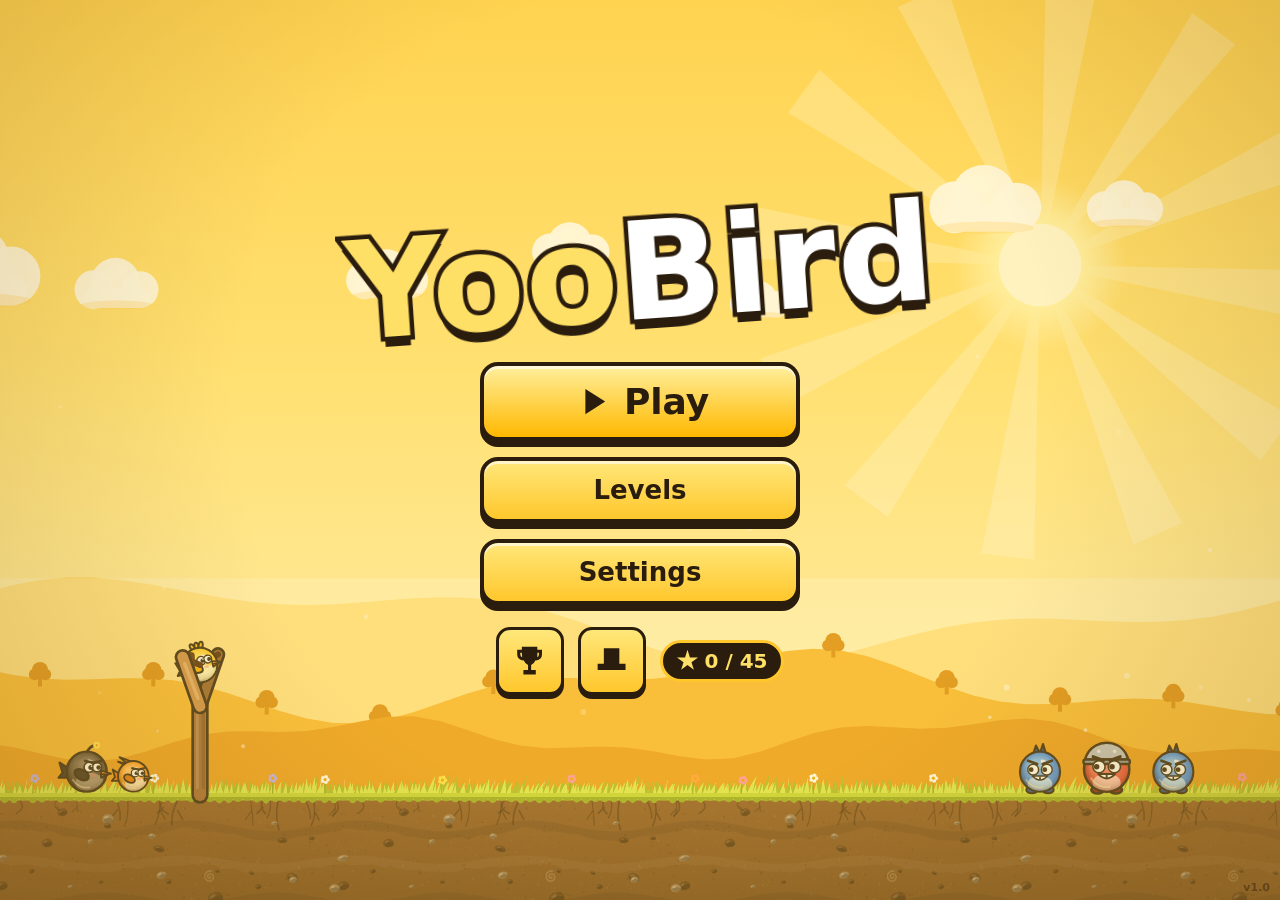
==== commit e1f2c97d: "Обновление игры YooBird" ====
--- a/index.html
+++ b/index.html
@@ -119,16 +119,16 @@
 .seg button.active { background: var(--yellow); }
 
 /* ---------- Уровни ---------- */
-.level-grid { display: grid; grid-template-columns: repeat(6, auto); gap: clamp(8px, 1.8vmin, 18px); justify-content: center; }
+.level-grid { display: grid; grid-template-columns: repeat(8, auto); gap: clamp(8px, 1.8vmin, 18px); justify-content: center; }
 .level-card {
-  width: clamp(78px, min(13vw, 22vh), 150px); aspect-ratio: 1 / 1.05; border-width: 4px; border-radius: 20px;
+  width: clamp(64px, min(10.4vw, 22vh), 138px); aspect-ratio: 1 / 1.05; border-width: 4px; border-radius: 20px;
   background: linear-gradient(#FFF1A8, var(--yellow)); border: 5px solid var(--dark); border-radius: 24px;
   box-shadow: 0 8px 0 var(--dark); cursor: pointer; font-family: var(--font); color: var(--dark);
   display: flex; flex-direction: column; align-items: center; justify-content: center; gap: 4px; position: relative;
 }
 .level-card:active { transform: translateY(5px); box-shadow: 0 3px 0 var(--dark); }
 .level-card .num { font-size: clamp(26px, 6.5vmin, 54px); font-weight: 900; -webkit-text-stroke: 3px var(--dark); color: #fff; paint-order: stroke fill; line-height: 1; }
-.level-card .name { font-weight: 900; font-size: clamp(10px, 2vmin, 15px); text-align: center; line-height: 1.1; padding: 0 4px; }
+.level-card .name { font-weight: 900; font-size: clamp(8.5px, 1.75vmin, 14px); text-align: center; line-height: 1.1; padding: 0 3px; max-width: 100%; overflow-wrap: anywhere; }
 .level-card .mini-stars { display: flex; gap: 3px; }
 .level-card .mini-stars i { width: clamp(13px, 2.8vmin, 22px); height: clamp(13px, 2.8vmin, 22px); background: rgba(43,29,14,0.22); clip-path: var(--star); }
 .level-card .mini-stars i.on { background: #FF8A00; }
@@ -240,6 +240,181 @@
 #btn-ad em { font-style: normal; opacity: 0.85; }
 @media (prefers-reduced-motion: reduce) { #nuke-btn, #nuke-btn .tre { animation: none !important; } }
 
+/* Подпись «Очки» читается и на ночном небе */
+.hud-score span { color: #fff; -webkit-text-stroke: 3px var(--dark); paint-order: stroke fill; }
+
+/* Блик пробегает по главной кнопке */
+.btn-big { position: relative; overflow: hidden; }
+.btn-big::after {
+  content: ""; position: absolute; top: 0; bottom: 0; left: -60%; width: 40%;
+  background: linear-gradient(100deg, transparent, rgba(255,255,255,0.75), transparent);
+  transform: skewX(-20deg); animation: btn-shine 3.2s ease-in-out infinite; pointer-events: none;
+}
+@keyframes btn-shine { 0%, 60% { left: -60%; } 100% { left: 130%; } }
+/* Плавное появление экранов */
+.screen:not(.hidden) { animation: screen-in 0.22s ease-out; }
+@keyframes screen-in { from { opacity: 0; } }
+.level-card:not(.locked):hover { filter: brightness(1.06); transform: translateY(-2px); }
+@media (prefers-reduced-motion: reduce) { .btn-big::after, .screen:not(.hidden) { animation: none; } }
+
+/* ================= Версия 1.0: заставка, достижения, наряды, карточки ================= */
+.panel { touch-action: pan-y; }
+.panel.wide { min-width: min(640px, 92vw); }
+.tip { font-size: clamp(12px, 2.3vmin, 16px); font-weight: 700; color: var(--dark-2); text-align: center; max-width: 520px; align-self: center; }
+.tip:not(:empty)::before { content: "💡 "; }
+#screen-loading .tip { margin-top: 6px; }
+
+/* Меню: ряд значков и счётчик звёзд */
+.menu-row { display: flex; gap: clamp(8px, 1.8vmin, 14px); align-items: center; justify-content: center; flex-wrap: wrap; }
+.total-stars { display: inline-flex; align-items: center; gap: 6px; background: var(--dark); color: var(--yellow-hi); font-weight: 900;
+  font-size: clamp(14px, 2.8vmin, 20px); padding: 6px 14px; border-radius: 999px; border: 3px solid var(--yellow); }
+.total-stars i { width: 1.1em; height: 1.1em; background: var(--yellow-hi); clip-path: var(--star); }
+.levels-head { display: flex; align-items: center; gap: 16px; }
+.version { position: absolute; right: 10px; bottom: 6px; font-size: 11px; font-weight: 700; color: rgba(43,29,14,0.45); }
+.btn-danger { background: linear-gradient(#FFB3A3, #F2674F); }
+
+/* Карточки уровней по времени суток */
+.level-card.w-sunset:not(.locked) { background: linear-gradient(#FFE0A8, #FF9A3C); }
+.level-card.w-dusk:not(.locked) { background: linear-gradient(#F3D3F7, #C07AD6); }
+.level-card.w-night:not(.locked) { background: linear-gradient(#C9D4FF, #6C80E0); }
+.level-card.gold:not(.locked) { box-shadow: 0 8px 0 var(--dark), 0 0 0 4px #FFF3A0 inset; }
+.level-card.current { animation: card-pulse 1.5s ease-in-out infinite; }
+@keyframes card-pulse { 50% { transform: translateY(-4px) scale(1.04); box-shadow: 0 12px 0 var(--dark); } }
+
+/* HUD: враги и шкала звёзд */
+.hud-mid { display: flex; align-items: center; gap: 8px; pointer-events: none !important; }
+.hud-enemies { display: inline-flex; align-items: center; gap: 5px; background: var(--panel); border: 3px solid var(--dark); border-radius: 14px;
+  padding: 5px 10px; font-weight: 900; font-size: clamp(13px, 2.8vmin, 20px); box-shadow: 0 4px 0 var(--dark); }
+.hud-enemies i { width: 1em; height: 1em; border-radius: 50%; background: radial-gradient(circle at 35% 30%, #FF9C8C, #DE3427); border: 2px solid var(--dark); }
+.hud-enemies.bump { animation: bump 0.3s ease-out; }
+@keyframes bump { 40% { transform: scale(1.3); } }
+.star-bar { position: relative; width: clamp(90px, 18vmin, 150px); height: 10px; margin-top: 5px; background: rgba(43,29,14,0.55); border: 2px solid var(--dark); border-radius: 6px; }
+.star-bar span { display: block; height: 100%; width: 0; border-radius: 4px; background: linear-gradient(#FFF07A, #FFB800); transition: width 0.35s ease-out; }
+.star-bar i { position: absolute; top: 50%; width: 16px; height: 16px; margin: -8px 0 0 -8px; background: #6B5A3A; clip-path: var(--star); transition: background 0.2s, transform 0.2s; }
+.star-bar i.on { background: #FFF; transform: scale(1.35); }
+#star-t2 { left: 100%; }
+
+/* Заставка уровня */
+#level-banner {
+  position: absolute; left: 50%; top: 34%; z-index: 7; transform: translate(-50%, -50%); pointer-events: none; text-align: center;
+  display: flex; flex-direction: column; align-items: center; animation: banner 2.3s ease-in-out both;
+}
+#level-banner b { font-size: clamp(34px, 9vmin, 84px); font-weight: 900; color: var(--yellow-hi); -webkit-text-stroke: clamp(5px, 1.1vmin, 10px) var(--dark); paint-order: stroke fill; line-height: 1; }
+#level-banner span { font-size: clamp(16px, 4vmin, 34px); font-weight: 900; color: #fff; -webkit-text-stroke: 5px var(--dark); paint-order: stroke fill; }
+@keyframes banner {
+  0% { opacity: 0; transform: translate(-50%, -50%) scale(0.5) rotate(-6deg); }
+  14% { opacity: 1; transform: translate(-50%, -50%) scale(1.08) rotate(-2deg); }
+  22%, 78% { opacity: 1; transform: translate(-50%, -50%) scale(1) rotate(-2deg); }
+  100% { opacity: 0; transform: translate(-50%, -80%) scale(0.9) rotate(-2deg); }
+}
+
+/* Всплывающее достижение */
+#ach-toast {
+  position: absolute; right: max(12px, env(safe-area-inset-right)); top: clamp(70px, 16vmin, 110px); z-index: 60; pointer-events: none;
+  display: flex; align-items: center; gap: 10px; background: var(--dark); color: #fff; border: 3px solid var(--yellow); border-radius: 16px;
+  padding: 8px 16px 8px 10px; animation: ach-in 2.6s ease-in-out both; max-width: 80vw;
+}
+#ach-toast svg { width: 34px; height: 34px; fill: var(--yellow-hi); flex: none; }
+#ach-toast small { display: block; color: var(--yellow-hi); font-weight: 700; font-size: 11px; text-transform: uppercase; letter-spacing: 0.06em; }
+#ach-toast b { font-size: clamp(14px, 2.8vmin, 19px); }
+@keyframes ach-in { 0% { transform: translateX(120%); } 10%, 88% { transform: translateX(0); } 100% { transform: translateX(120%); } }
+
+/* Список достижений */
+.ach-list { display: grid; grid-template-columns: repeat(auto-fill, minmax(230px, 1fr)); gap: 8px; max-height: 56vh; overflow-y: auto; padding: 2px 4px 6px; }
+.ach { display: flex; align-items: center; gap: 10px; background: #F1E3B0; border: 3px solid rgba(43,29,14,0.35); border-radius: 14px; padding: 7px 10px; opacity: 0.6; }
+.ach i { flex: none; width: 30px; height: 30px; background: #9C8F6E; clip-path: var(--star); }
+.ach b { display: block; font-size: 14px; line-height: 1.15; }
+.ach small { display: block; font-size: 11px; font-weight: 700; color: var(--dark-2); line-height: 1.2; }
+.ach.on { opacity: 1; background: linear-gradient(#FFF6C7, #FFE27A); border-color: var(--dark); }
+.ach.on i { background: linear-gradient(#FFB800, #FF8A00); }
+
+/* Наряды */
+.skin-list { display: grid; grid-template-columns: repeat(6, 1fr); gap: 8px; }
+@media (max-width: 620px) { .skin-list { grid-template-columns: repeat(3, 1fr); } }
+.skin { display: flex; flex-direction: column; align-items: center; background: linear-gradient(#FFF6C7, #FFE27A); border: 3px solid var(--dark); border-radius: 16px;
+  padding: 4px 4px 6px; cursor: pointer; font-family: var(--font); color: var(--dark); box-shadow: 0 4px 0 var(--dark); }
+.skin canvas { width: 92px; height: 100px; max-width: 100%; }
+.skin span { font-weight: 900; font-size: 12px; display: inline-flex; align-items: center; gap: 4px; }
+.skin span i { width: 13px; height: 13px; background: var(--orange); clip-path: var(--star); }
+.skin.locked { background: linear-gradient(#EFE6CE, #CFC2A0); cursor: not-allowed; }
+.skin.current { background: linear-gradient(#D6F5B0, #8FD14F); box-shadow: 0 4px 0 var(--dark), 0 0 0 3px #fff inset; }
+.skin:active { transform: translateY(3px); box-shadow: 0 1px 0 var(--dark); }
+
+/* Карточка знакомства */
+.intro-card { align-items: center; max-width: min(460px, 92vw); position: relative; }
+.intro-card canvas { width: 240px; height: 180px; max-height: 34vh; object-fit: contain; }
+.intro-new { position: absolute; top: -14px; left: 50%; transform: translateX(-50%) rotate(-3deg); background: var(--orange); color: #fff; font-weight: 900;
+  padding: 3px 14px; border-radius: 10px; border: 3px solid var(--dark); font-size: 14px; text-transform: uppercase; letter-spacing: 0.05em; }
+
+/* Итоги уровня */
+.win-stats { display: flex; gap: 6px 14px; justify-content: center; flex-wrap: wrap; font-weight: 700; font-size: clamp(12px, 2.3vmin, 15px); color: var(--dark-2); }
+.win-stats b { color: var(--dark); }
+#win-next:empty { display: none; }
+@media (prefers-reduced-motion: reduce) { .level-card.current, #level-banner, #ach-toast { animation-duration: 0.01s; } }
+
+.intro-card { overflow: visible; margin-top: 14px; }
+.star-bar { margin-right: 10px; }
+.panel.wide { min-width: min(800px, 94vw); }
+.ach-list { grid-template-columns: repeat(auto-fill, minmax(215px, 1fr)); max-height: 62vh; }
+
+/* ===== «Объём» кнопок и панелей без шва =====
+   box-shadow рисуется только снаружи элемента, и при масштабе экрана 125–150% между обводкой и тенью
+   видна светлая линия. filter: drop-shadow рисует тень под всем элементом — стыка нет. */
+.btn { box-shadow: inset 0 3px 0 rgba(255, 255, 255, 0.6); filter: drop-shadow(0 6px 0 var(--dark)); }
+.btn:active { box-shadow: inset 0 3px 0 rgba(255, 255, 255, 0.6); filter: drop-shadow(0 2px 0 var(--dark)); }
+.icon-btn { box-shadow: none; filter: drop-shadow(0 4px 0 var(--dark)); }
+.icon-btn:active { box-shadow: none; filter: drop-shadow(0 1px 0 var(--dark)); }
+.panel { box-shadow: inset 0 0 0 6px #FFE27A; filter: drop-shadow(0 10px 0 var(--dark)); }
+.level-card { box-shadow: none; filter: drop-shadow(0 8px 0 var(--dark)); }
+.level-card:active { box-shadow: none; filter: drop-shadow(0 3px 0 var(--dark)); }
+.level-card.gold:not(.locked) { box-shadow: inset 0 0 0 4px #FFF3A0; }
+.level-card:not(.locked):hover { filter: drop-shadow(0 8px 0 var(--dark)) brightness(1.06); }
+@keyframes card-pulse { 50% { transform: translateY(-4px) scale(1.04); filter: drop-shadow(0 12px 0 var(--dark)); } }
+.boost { box-shadow: none; filter: drop-shadow(0 4px 0 var(--dark)); }
+.boost:active { box-shadow: none; filter: drop-shadow(0 1px 0 var(--dark)); }
+.boost.active { box-shadow: 0 0 0 4px #fff; }
+.boost.used { filter: grayscale(1) drop-shadow(0 4px 0 var(--dark)); }
+#nuke-btn { box-shadow: none; filter: drop-shadow(0 5px 0 var(--dark)); }
+#nuke-btn:active { box-shadow: none; filter: drop-shadow(0 1px 0 var(--dark)); }
+#nuke-btn.used { filter: grayscale(1) drop-shadow(0 5px 0 var(--dark)); }
+@keyframes nuke-lure {
+  0%, 70%, 100% { box-shadow: 0 0 0 0 rgba(255, 140, 0, 0); }
+  82% { box-shadow: 0 0 22px 8px rgba(255, 150, 0, 0.55); }
+}
+.hud-title, .hud-enemies { box-shadow: none; filter: drop-shadow(0 4px 0 var(--dark)); }
+.skin { box-shadow: none; filter: drop-shadow(0 4px 0 var(--dark)); }
+.skin.current { box-shadow: inset 0 0 0 3px #fff; }
+.skin:active { box-shadow: none; filter: drop-shadow(0 1px 0 var(--dark)); }
+
+/* «Лицо» элемента — градиент поверх сплошного тёмного цвета фона. На дробных масштабах экрана (125–175%)
+   браузер выравнивает градиент по целым пикселям, и между ним и обводкой остаётся щель в долю пикселя.
+   Раньше сквозь неё был виден фон страницы (и щель повторялась в тени); теперь в ней тёмный цвет обводки. */
+.btn, .btn-big, .btn-ad, .btn-next, .btn-danger, .icon-btn, .icon-btn.off,
+.level-card, .level-card.locked, .level-card.w-sunset:not(.locked), .level-card.w-dusk:not(.locked), .level-card.w-night:not(.locked),
+.boost, .boost.active, #nuke-btn, .skin, .skin.locked, .skin.current, .hud-title, .hud-enemies, .panel {
+  /* градиент не повторяется и занимает только область внутри обводки; всё остальное, включая возможную щель
+     на его краю, закрашено сплошным тёмным цветом фона (он идёт под обводку) */
+  background: var(--face) no-repeat var(--dark);
+}
+.btn, .icon-btn { --face: linear-gradient(#FFE77A, var(--yellow)); }
+.btn-big { --face: linear-gradient(#FFEF9C, #FFB800); }
+.btn-ad { --face: linear-gradient(#78B2FF, var(--ad)); }
+.btn-next { --face: linear-gradient(#B8E986, var(--ok)); }
+.btn-danger { --face: linear-gradient(#FFB3A3, #F2674F); }
+.icon-btn.off { --face: linear-gradient(#E8DCC0, #C9B990); }
+.level-card { --face: linear-gradient(#FFF1A8, var(--yellow)); }
+.level-card.w-sunset:not(.locked) { --face: linear-gradient(#FFE0A8, #FF9A3C); }
+.level-card.w-dusk:not(.locked) { --face: linear-gradient(#F3D3F7, #C07AD6); }
+.level-card.w-night:not(.locked) { --face: linear-gradient(#C9D4FF, #6C80E0); }
+.level-card.locked { --face: linear-gradient(#E5DAC0, #C3B48E); }
+.boost { --face: linear-gradient(#FFF3B8, #FFD54A); }
+.boost.active { --face: linear-gradient(#FFB36B, #FF7A00); }
+#nuke-btn { --face: radial-gradient(circle at 40% 35%, #FFF07A, #FFC400 55%, #F08A00); }
+.skin { --face: linear-gradient(#FFF6C7, #FFE27A); }
+.skin.locked { --face: linear-gradient(#EFE6CE, #CFC2A0); }
+.skin.current { --face: linear-gradient(#D6F5B0, #8FD14F); }
+.hud-title, .hud-enemies, .panel { --face: linear-gradient(var(--panel), var(--panel)); }
+
 </style>
 </head>
 <body>
@@ -256,8 +431,8 @@
           <svg viewBox="0 0 24 24"><path d="M12 5V2L7 6l5 4V7a5 5 0 1 1-5 5H5a7 7 0 1 0 7-7z"/></svg>
         </button>
       </div>
-      <div class="hud-title" id="hud-level"></div>
-      <div class="hud-score"><span data-i18n="score">Очки</span><b id="hud-score">0</b></div>
+      <div class="hud-mid"><div class="hud-title" id="hud-level"></div><div class="hud-enemies" aria-label="Осталось врагов"><i></i><b id="hud-enemies">0</b></div></div>
+      <div class="hud-score"><span data-i18n="score">Очки</span><b id="hud-score">0</b><div class="star-bar"><span id="star-fill"></span><i id="star-t1"></i><i id="star-t2"></i></div></div>
     </div>
 
     <!-- Бустеры: по одному бесплатно за попытку -->
@@ -284,12 +459,15 @@
     </button>
 
     <div id="toast" class="hidden"></div>
+    <div id="level-banner" class="hidden"><b></b><span></span></div>
+    <div id="ach-toast" class="hidden"><svg viewBox="0 0 24 24"><path d="M7 3h10v2h3v3a4 4 0 0 1-4 4h-.3A5 5 0 0 1 13 14.9V18h3v3H8v-3h3v-3.1A5 5 0 0 1 8.3 12H8a4 4 0 0 1-4-4V5h3zm0 4H6v1a2 2 0 0 0 1.2 1.8zm10 0v2.8A2 2 0 0 0 18 8V7z"/></svg><div><small data-i18n="achNew">Достижение!</small><b></b></div></div>
 
     <!-- Загрузка -->
     <section id="screen-loading" class="screen">
       <div class="logo">Yoo<span>Bird</span></div>
       <div class="loader"><span></span></div>
       <p class="muted" data-i18n="loading">Загрузка…</p>
+      <p class="tip" id="load-tip"></p>
     </section>
 
     <!-- Главное меню -->
@@ -302,11 +480,19 @@
         <button class="btn" data-action="levels"><span data-i18n="levels">Уровни</span></button>
         <button class="btn" data-action="settings"><span data-i18n="settings">Настройки</span></button>
       </div>
+      <div class="menu-row">
+        <button class="icon-btn big" data-action="ach" aria-label="Достижения"><svg viewBox="0 0 24 24"><path d="M7 3h10v2h3v3a4 4 0 0 1-4 4h-.3A5 5 0 0 1 13 14.9V18h3v3H8v-3h3v-3.1A5 5 0 0 1 8.3 12H8a4 4 0 0 1-4-4V5h3zm0 4H6v1a2 2 0 0 0 1.2 1.8zm10 0v2.8A2 2 0 0 0 18 8V7z"/></svg></button>
+        <button class="icon-btn big" data-action="wardrobe" aria-label="Наряды"><svg viewBox="0 0 24 24"><path d="M7 4h10v10h4v4H3v-4h4z"/></svg></button>
+        <button class="icon-btn big vk-only hidden" data-action="share" aria-label="Поделиться"><svg viewBox="0 0 24 24"><path d="M18 16a3 3 0 0 0-2.4 1.2l-6.7-3.5a3 3 0 0 0 0-1.4l6.7-3.5A3 3 0 1 0 15 7c0 .2 0 .5.1.7L8.4 11.2a3 3 0 1 0 0 3.6l6.7 3.5A3 3 0 1 0 18 16z"/></svg></button>
+        <button class="icon-btn big vk-only hidden" data-action="favorite" aria-label="В избранное"><svg viewBox="0 0 24 24"><path d="M12 2l3 6.6 7.1.8-5.3 4.8 1.5 7-6.3-3.6-6.3 3.6 1.5-7L1.9 9.4 9 8.6z"/></svg></button>
+        <div class="total-stars"><i></i><b class="ts-val">0 / 45</b></div>
+      </div>
+      <div class="version">v1.0</div>
     </section>
 
     <!-- Выбор уровня -->
     <section id="screen-levels" class="screen hidden">
-      <h2 class="title" data-i18n="levels">Уровни</h2>
+      <div class="levels-head"><h2 class="title" data-i18n="levels">Уровни</h2><div class="total-stars"><i></i><b class="ts-val">0 / 45</b></div></div>
       <div id="level-grid" class="level-grid"></div>
       <button class="btn btn-small" data-action="back"><span data-i18n="back">Назад</span></button>
     </section>
@@ -330,6 +516,11 @@
             <button data-action="lang" data-lang="en">EN</button>
           </div>
         </div>
+        <div class="row">
+          <span data-i18n="vibration">Вибрация</span>
+          <button class="toggle" id="tg-vib" data-action="toggle-vib"><i></i></button>
+        </div>
+        <button class="btn btn-small btn-danger" data-action="reset" id="btn-reset"><span data-i18n="reset">Сбросить прогресс</span></button>
         <button class="btn btn-small" data-action="back"><span data-i18n="back">Назад</span></button>
       </div>
     </section>
@@ -338,6 +529,7 @@
     <section id="screen-pause" class="screen modal hidden">
       <div class="panel">
         <h2 class="title" data-i18n="pause">Пауза</h2>
+        <p class="tip" id="pause-tip"></p>
         <button class="btn" data-action="resume"><span data-i18n="resume">Продолжить</span></button>
         <button class="btn" data-action="restart"><span data-i18n="restart">Заново</span></button>
         <div class="row-btns">
@@ -361,10 +553,13 @@
         <div class="stars"><i></i><i></i><i></i></div>
         <div class="result-score"><b id="win-score">0</b></div>
         <div class="muted"><span data-i18n="best">Рекорд</span>: <span id="win-best">0</span> <span id="win-record" class="badge hidden" data-i18n="newRecord">Новый рекорд!</span></div>
+        <div class="win-stats" id="win-stats"></div>
+        <div class="muted" id="win-next"></div>
         <p id="win-alldone" class="muted hidden" data-i18n="allDone"></p>
         <div class="row-btns">
           <button class="icon-btn big" data-action="menu" aria-label="Меню"><svg viewBox="0 0 24 24"><path d="M3 11l9-8 9 8v10h-6v-6H9v6H3z"/></svg></button>
           <button class="icon-btn big" data-action="restart" aria-label="Заново"><svg viewBox="0 0 24 24"><path d="M12 5V2L7 6l5 4V7a5 5 0 1 1-5 5H5a7 7 0 1 0 7-7z"/></svg></button>
+          <button class="icon-btn big vk-only hidden" data-action="share" aria-label="Поделиться"><svg viewBox="0 0 24 24"><path d="M18 16a3 3 0 0 0-2.4 1.2l-6.7-3.5a3 3 0 0 0 0-1.4l6.7-3.5A3 3 0 1 0 15 7c0 .2 0 .5.1.7L8.4 11.2a3 3 0 1 0 0 3.6l6.7 3.5A3 3 0 1 0 18 16z"/></svg></button>
           <button class="btn btn-next" data-action="next" id="btn-next"><span data-i18n="next">Дальше</span><svg viewBox="0 0 24 24"><path d="M8 5v14l11-7z"/></svg></button>
         </div>
       </div>
@@ -374,13 +569,44 @@
     <section id="screen-lose" class="screen modal hidden">
       <div class="panel">
         <h2 class="title" data-i18n="loseTitle">Чувачки уцелели!</h2>
-        <p class="muted" data-i18n="loseSub">Не сдавайся — у тебя получится!</p>
+        <p class="muted" id="lose-left"></p>
+        <p class="tip" id="lose-tip"></p>
         <button class="btn btn-big" data-action="retry"><span data-i18n="retry">Попробовать ещё раз</span></button>
         <button class="btn btn-ad" data-action="watch-ad" id="btn-ad">
           <svg viewBox="0 0 24 24"><rect x="2" y="5" width="20" height="14" rx="3"/><path d="M10 9v6l5-3z" fill="#FFC72C"/></svg>
           <span data-i18n="watchAd">Реклама: +1 птенец</span> <em id="ad-left">(2)</em>
         </button>
         <button class="btn btn-small" data-action="menu"><span data-i18n="menu">Меню</span></button>
+      </div>
+    </section>
+
+    <!-- Достижения -->
+    <section id="screen-ach" class="screen modal hidden">
+      <div class="panel wide">
+        <h2 class="title" data-i18n="achTitle">Достижения</h2>
+        <div id="ach-list" class="ach-list"></div>
+        <button class="btn btn-small" data-action="close-ach"><span data-i18n="back">Назад</span></button>
+      </div>
+    </section>
+
+    <!-- Наряды птенцов -->
+    <section id="screen-wardrobe" class="screen modal hidden">
+      <div class="panel wide">
+        <h2 class="title" data-i18n="wardTitle">Наряды</h2>
+        <p class="muted" data-i18n="wardSub">Открываются за звёзды</p>
+        <div id="skin-list" class="skin-list"></div>
+        <button class="btn btn-small" data-action="close-wardrobe"><span data-i18n="back">Назад</span></button>
+      </div>
+    </section>
+
+    <!-- Карточка знакомства с новым элементом -->
+    <section id="screen-intro" class="screen modal hidden">
+      <div class="panel intro-card">
+        <small class="intro-new" data-i18n="introNew">Новинка!</small>
+        <canvas id="intro-canvas" width="480" height="360"></canvas>
+        <h2 class="title" id="intro-title"></h2>
+        <p class="muted" id="intro-text"></p>
+        <button class="btn" data-action="intro-ok"><span data-i18n="gotIt">Понятно!</span></button>
       </div>
     </section>
 
@@ -415,7 +641,7 @@
 (function (root) {
   'use strict';
   const Matter = root.Matter || (typeof require !== 'undefined' ? require('./lib/matter.min.js') : null);
-  const { Engine, Bodies, Body, Composite, Events, Sleeping } = Matter;
+  const { Engine, Bodies, Body, Composite, Events, Sleeping, Vertices } = Matter;
 
   const C = {
     W: 1920, H: 1080,
@@ -432,10 +658,14 @@
   };
 
   const MATERIALS = {
-    wood:  { density: 0.0012, friction: 0.7, restitution: 0.05, hp: 110, dmgMul: 1.0, score: 500 },
-    glass: { density: 0.0010, friction: 0.3, restitution: 0.05, hp: 55,  dmgMul: 1.4, score: 300 },
-    stone: { density: 0.0030, friction: 0.9, restitution: 0.02, hp: 280, dmgMul: 0.6, score: 800 },
+    // Трение в Matter «липкое»: при значениях выше ~0.2 блок не съезжает даже с крутого склона,
+    // а медленно ползёт. Поэтому коэффициенты небольшие.
+    wood:  { density: 0.0012, friction: 0.2,  fs: 0.5, restitution: 0.05, hp: 110, dmgMul: 1.0, score: 500 },
+    glass: { density: 0.0010, friction: 0.14, fs: 0.5, restitution: 0.05, hp: 55,  dmgMul: 1.4, score: 300 },
+    stone: { density: 0.0030, friction: 0.22, fs: 0.6, restitution: 0.02, hp: 280, dmgMul: 0.6, score: 800 },
+    tnt:   { density: 0.0011, friction: 0.2,  fs: 0.5, restitution: 0.05, hp: 22,  dmgMul: 1.0, score: 1000 },
   };
+  const TNT_BLAST = { R: 190, dmg: 230, push: 12 };
 
   const ENEMIES = {
     blue: { r: 30, hp: 45,  density: 0.0015, score: 5000 },
@@ -444,6 +674,7 @@
   };
 
   const ZERO = { x: 0, y: 0 };
+  let ENEMY_FRICTION = 0.3;
 
   const BIRDS = {
     normal: { r: 26, density: 0.0045 },
@@ -461,8 +692,8 @@
       this.engine = Engine.create({ enableSleeping: true, positionIterations: 10, velocityIterations: 8 });
       this.world = this.engine.world;
       this.blocks = []; this.enemies = []; this.statics = [];
-      this.bird = null; this.trail = []; this.toRemove = [];
-      this.score = 0; this.steps = 0; this.damageOn = false;
+      this.bird = null; this.trail = []; this.toRemove = []; this.pendingBlasts = [];
+      this.score = 0; this.steps = 0; this.damageOn = false; this.quietSteps = 0; this.asleep = false;
       this.seed = 0x9E3779B9 ^ (def.id || 1);
 
       const ground = Bodies.rectangle(C.W / 2, C.GROUND_Y + 250, C.W * 6, 500,
@@ -470,8 +701,17 @@
       Composite.add(this.world, ground);
 
       for (const s of def.statics || []) {
-        const b = Bodies.rectangle(s.x, s.y, s.w, s.h, { isStatic: true, friction: 1, label: 'static' });
-        b.game = null; b.size = { w: s.w, h: s.h };
+        let b;
+        if (s.tri) {
+          // Скат: треугольник по трём точкам мира
+          const cx = (s.tri[0][0] + s.tri[1][0] + s.tri[2][0]) / 3, cy = (s.tri[0][1] + s.tri[1][1] + s.tri[2][1]) / 3;
+          b = Body.create({ position: { x: cx, y: cy }, vertices: Vertices.clockwiseSort(s.tri.map(([x, y]) => ({ x, y }))), isStatic: true, friction: 1, label: 'static' });
+          b.size = null; b.poly = true;
+        } else {
+          b = Bodies.rectangle(s.x, s.y, s.w, s.h, { isStatic: true, friction: 1, label: 'static' });
+          b.size = { w: s.w, h: s.h };
+        }
+        b.game = null;
         this.statics.push(b);
         Composite.add(this.world, b);
       }
@@ -480,19 +720,32 @@
       for (const it of def.items) {
         if (it.k === 'block') {
           const m = MATERIALS[it.m];
-          const b = Bodies.rectangle(it.x, it.y, it.w, it.h, {
-            density: m.density, friction: m.friction, frictionStatic: 1,
-            restitution: m.restitution, angle: it.a || 0, label: 'block',
-          });
-          const hp = m.hp * Math.max(0.5, Math.min(3, (it.w * it.h) / 3000));
-          b.game = { kind: 'block', m: it.m, w: it.w, h: it.h, hp, maxHp: hp, seed: seed++, dead: false };
+          const shape = it.shape || 'rect';
+          const opts = { density: m.density, friction: m.friction, frictionStatic: m.fs == null ? 1 : m.fs, restitution: m.restitution, angle: it.a || 0, label: 'block' };
+          let b, area;
+          if (shape === 'tri') {
+            // Равнобедренный треугольник: основание w внизу, вершина вверху (центр масс на h/6 ниже середины)
+            b = Body.create(Object.assign({ position: { x: it.x, y: it.y + it.h / 6 },
+              vertices: Vertices.clockwiseSort([{ x: -it.w / 2, y: it.h / 2 }, { x: it.w / 2, y: it.h / 2 }, { x: 0, y: -it.h / 2 }]) }, opts));
+            area = (it.w * it.h) / 2;
+          } else if (shape === 'circle') {
+            b = Bodies.circle(it.x, it.y, it.w / 2, Object.assign(opts, { density: m.density * 1.2, friction: 0.5, frictionStatic: 0.5 }));
+            area = Math.PI * (it.w / 2) * (it.w / 2);
+          } else {
+            b = Bodies.rectangle(it.x, it.y, it.w, it.h, opts);
+            area = it.w * it.h;
+          }
+          const hp = m.hp * Math.max(0.5, Math.min(3, area / 3000));
+          b.sleepThreshold = -1;   // тела не засыпают поодиночке: см. sleepAll()
+          b.game = { kind: 'block', m: it.m, shape, w: it.w, h: it.h, hp, maxHp: hp, seed: seed++, dead: false };
           this.blocks.push(b);
           Composite.add(this.world, b);
         } else if (it.k === 'enemy') {
           const e = ENEMIES[it.t];
           const b = Bodies.circle(it.x, it.y, e.r, {
-            density: e.density, friction: 0.6, restitution: 0.15, label: 'enemy',
+            density: e.density, friction: ENEMY_FRICTION, frictionStatic: 0.2, restitution: 0.15, label: 'enemy',
           });
+          b.sleepThreshold = -1;
           b.game = { kind: 'enemy', t: it.t, r: e.r, hp: e.hp, maxHp: e.hp, seed: seed++, dead: false };
           this.enemies.push(b);
           Composite.add(this.world, b);
@@ -503,6 +756,9 @@
 
       // Даём постройкам «осесть» до начала игры, без урона.
       for (let i = 0; i < C.SETTLE_STEPS; i++) Engine.update(this.engine, C.STEP_MS);
+      // Если что-то ещё движется (например, съезжает со склона), даём доехать; затем мир засыпает до первого выстрела
+      for (let i = 0; i < 240 && !this.isQuiet(); i++) Engine.update(this.engine, C.STEP_MS);
+      if (this.isQuiet()) this.sleepAll();
       this.damageOn = true;
     }
 
@@ -564,7 +820,9 @@
       g.dead = true; this.toRemove.push(b);
       if (silent) return;
       this.addScore(MATERIALS[g.m].score, b.position.x, b.position.y);
-      this.emit('break', { m: g.m, x: b.position.x, y: b.position.y, w: g.w, h: g.h, angle: b.angle });
+      this.emit('break', { m: g.m, x: b.position.x, y: b.position.y, w: g.w, h: g.h, angle: b.angle, shape: g.shape });
+      // Ящик TNT взрывается (после текущего шага физики — так работают и цепные реакции)
+      if (g.m === 'tnt') this.pendingBlasts.push({ x: b.position.x, y: b.position.y });
     }
 
     killEnemy(b) {
@@ -572,6 +830,15 @@
       g.dead = true; this.toRemove.push(b);
       this.addScore(ENEMIES[g.t].score || C.ENEMY_SCORE, b.position.x, b.position.y - 40);
       this.emit('enemyDie', { t: g.t, x: b.position.x, y: b.position.y, r: g.r });
+    }
+
+    flushBlasts() {
+      let guard = 0;
+      while (this.pendingBlasts.length && guard++ < 20) {
+        const { x, y } = this.pendingBlasts.shift();
+        this.emit('explode', { x, y, R: TNT_BLAST.R, tnt: true });
+        this.blast(x, y, TNT_BLAST.R, TNT_BLAST.dmg, TNT_BLAST.push, 1);
+      }
     }
 
     flushRemovals() {
@@ -583,8 +850,15 @@
       this.wakeAll();
     }
 
+    // Сон — только для всего мира сразу. Пока хоть что-то движется, просчитываются все тела,
+    // поэтому ни один блок не может «уснуть» в воздухе или на склоне, потеряв опору.
     wakeAll() {
       for (const b of Composite.allBodies(this.world)) if (!b.isStatic && b.isSleeping) Sleeping.set(b, false);
+      this.asleep = false; this.quietSteps = 0;
+    }
+    sleepAll() {
+      for (const b of Composite.allBodies(this.world)) if (!b.isStatic && !b.isSleeping) Sleeping.set(b, true);
+      this.asleep = true;
     }
 
     // Детерминированный генератор (чтобы проверка уровней давала повторяемый результат)
@@ -601,6 +875,8 @@
       const b = Bodies.circle(x, y, r, {
         density: bd.density * (opts.power ? 2.4 : 1), friction: 0.6, restitution: 0.35, frictionAir: 0.004, label: 'bird',
       });
+      b.sleepThreshold = -1;
+      this.wakeAll();
       b.game = { kind: 'bird', type, r, t: 0, still: 0, hit: false, hitT: 0, used: false, fuse: 0,
         power: !!opts.power, launchAng: Math.atan2(vy, vx) };
       Composite.add(this.world, b);
@@ -646,14 +922,15 @@
 
     // Бустер «Землетрясение»: трясёт все постройки, стекло трескается сильнее всего.
     quake() {
-      const Q = { glass: 0.5, wood: 0.25, stone: 0.1 };
+      const Q = { glass: 0.5, wood: 0.25, stone: 0.1, tnt: 0 };
       this.emit('quake', {});
+      this.wakeAll();
       for (const b of this.blocks) {
         if (b.game.dead) continue;
         Sleeping.set(b, false);
         const bv = Body.getVelocity(b);
         Body.setVelocity(b, { x: bv.x + (this.rnd() - 0.5) * 4, y: bv.y - this.rnd() * 3 });
-        Body.setAngularVelocity(b, b.angularVelocity + (this.rnd() - 0.5) * 0.06);
+        Body.setAngularVelocity(b, Body.getAngularVelocity(b) + (this.rnd() - 0.5) * 0.06);
         b.game.hp -= b.game.maxHp * Q[b.game.m];
         if (b.game.hp <= 0) this.destroyBlock(b);
       }
@@ -666,6 +943,7 @@
     }
 
     blast(x, y, R, dmgMax, push, curve) {
+      this.wakeAll();
       for (const b of [...this.blocks, ...this.enemies]) {
         if (b.game.dead) continue;
         const dx = b.position.x - x, dy = b.position.y - y;
@@ -677,7 +955,7 @@
         Sleeping.set(b, false);
         const bv = Body.getVelocity(b);
         Body.setVelocity(b, { x: bv.x + (dx / d) * dv, y: bv.y + (dy / d) * dv - 2 * f });
-        Body.setAngularVelocity(b, b.angularVelocity + (this.rnd() - 0.5) * 0.2 * f);
+        Body.setAngularVelocity(b, Body.getAngularVelocity(b) + (this.rnd() - 0.5) * 0.2 * f);
         const dmg = dmgMax * Math.pow(f, curve);
         if (b.game.kind === 'block') {
           b.game.hp -= dmg * MATERIALS[b.game.m].dmgMul;
@@ -701,6 +979,7 @@
       this.steps++;
       Engine.update(this.engine, C.STEP_MS);
       this.flushRemovals();
+      if (this.pendingBlasts.length) { this.flushBlasts(); this.flushRemovals(); }
 
       const b = this.bird;
       if (b) {
@@ -718,6 +997,17 @@
         }
       }
 
+      // Сопротивление качению: враги и валуны не катятся по ровной земле бесконечно
+      if (!this.asleep) {
+        for (const e of this.enemies) { const w = Body.getAngularVelocity(e); if (Math.abs(w) > 0.0005) Body.setAngularVelocity(e, w * 0.972); }
+        for (const bl of this.blocks) if (bl.game.shape === 'circle') { const w = Body.getAngularVelocity(bl); if (Math.abs(w) > 0.0005) Body.setAngularVelocity(bl, w * 0.985); }
+      }
+
+      // Опрокинутый ящик TNT взрывается
+      for (const bl of this.blocks) {
+        if (bl.game.m === 'tnt' && !bl.game.dead && this.damageOn && Math.abs(bl.angle) > 0.85) this.destroyBlock(bl);
+      }
+
       // Вылетевшие за пределы мира объекты
       for (const e of this.enemies) {
         const p = e.position;
@@ -728,9 +1018,17 @@
         if (!bl.game.dead && (p.x < -300 || p.x > C.W + 400 || p.y > C.H + 300)) this.destroyBlock(bl, true);
       }
       this.flushRemovals();
+      if (this.pendingBlasts.length) { this.flushBlasts(); this.flushRemovals(); }
+      this.updateSleep();
     }
 
     enemiesAlive() { return this.enemies.length; }
+
+    // Вызывается в конце шага: мир засыпает целиком, когда всё улеглось
+    updateSleep() {
+      if (this.asleep) return;
+      if (this.isQuiet()) { if (++this.quietSteps >= 50) this.sleepAll(); } else this.quietSteps = 0;
+    }
 
     // Замедление времени (слоу-мо). Урон считается по нормированным скоростям, поэтому не меняется.
     setTimeScale(ts) { this.engine.timing.timeScale = ts; }
@@ -738,7 +1036,7 @@
     isQuiet() {
       for (const b of Composite.allBodies(this.world)) {
         if (b.isStatic || b.isSleeping) continue;
-        if (Body.getSpeed(b) > 0.2 || Math.abs(b.angularVelocity) / this.engine.timing.timeScale > 0.01) return false;
+        if (Body.getSpeed(b) > 0.2 || Math.abs(Body.getAngularVelocity(b)) > 0.01) return false;
       }
       return true;
     }
@@ -756,7 +1054,7 @@
     }
   }
 
-  const api = { Sim, C, MATERIALS, ENEMIES, BIRDS };
+  const api = { Sim, C, MATERIALS, ENEMIES, BIRDS, _setEnemyFriction: (v) => { ENEMY_FRICTION = v; } };
   if (typeof module !== 'undefined' && module.exports) module.exports = api;
   root.YB = Object.assign(root.YB || {}, api);
 })(typeof window !== 'undefined' ? window : globalThis);
@@ -771,6 +1069,9 @@
   // Хелперы: base — y поверхности, на которой стоит объект.
   const post = (x, base, h, m = 'wood', w = 22) => ({ k: 'block', m, x, y: base - h / 2, w, h });
   const beam = (x, base, w, m = 'wood', h = 22) => ({ k: 'block', m, x, y: base - h / 2, w, h });
+  const tri = (x, base, w, h, m = 'wood') => ({ k: 'block', m, shape: 'tri', x, y: base - h / 2, w, h });   // треугольная крыша
+  const tnt = (x, base, s = 44) => ({ k: 'block', m: 'tnt', x, y: base - s / 2, w: s, h: s });              // ящик TNT
+  const boulder = (x, base, r = 30) => ({ k: 'block', m: 'stone', shape: 'circle', x, y: base - r, w: r * 2, h: r * 2 }); // валун
   const R = { blue: 30, red: 34, boss: 46 };
   const enemy = (x, base, t = 'blue') => ({ k: 'enemy', t, x, y: base - R[t] - 1 });
 
@@ -780,9 +1081,10 @@
       id: 1, nameKey: 'lvl1',
       birds: ['normal', 'normal', 'normal'],
       stars: [0, 18000, 28000],
-      startHint: 'hintDrag',
+      startHint: 'hintDrag', theme: 'noon',
       statics: [],
       items: [
+        tnt(1300, G),
         // Башенка
         post(1100, G, 110), post(1200, G, 110), beam(1150, G - 110, 150),
         enemy(1150, G - 132, 'blue'),
@@ -790,6 +1092,7 @@
         post(1420, G, 130, 'glass'), post(1540, G, 130, 'glass'), beam(1480, G - 130, 170),
         enemy(1480, G, 'blue'),
         post(1440, G - 152, 60), post(1520, G - 152, 60), beam(1480, G - 212, 120),
+        tri(1480, G - 234, 140, 46),
       ],
     },
 
@@ -797,9 +1100,11 @@
     {
       id: 2, nameKey: 'lvl2',
       birds: ['normal', 'speed', 'normal', 'speed', 'normal'],
-      stars: [0, 33000, 45000],
+      stars: [0, 34000, 45000],
+      startHint: 'hintTnt', theme: 'noon',
       statics: [],
       items: [
+        tnt(1185, G),
         // Этаж 1
         post(1240, G, 120), post(1350, G, 120, 'glass'), post(1460, G, 120),
         beam(1350, G - 120, 262),
@@ -809,25 +1114,30 @@
         beam(1350, G - 242, 200),
         enemy(1350, G - 142, 'red'),
         post(1350, G - 264, 50, 'stone', 50),
+        tri(1350, G - 314, 80, 36),
         // Бункер: каменные стены, деревянная крыша
         post(1620, G, 80, 'stone', 30), post(1740, G, 80, 'stone', 30),
         beam(1680, G - 80, 180, 'wood', 24),
         enemy(1680, G, 'blue'),
+        tnt(1680, G - 104, 40),
       ],
     },
 
     // ---------- 3. Ещё сложнее ----------
     {
       id: 3, nameKey: 'lvl3',
-      birds: ['normal', 'speed', 'bomb', 'speed', 'bomb', 'normal'],
+      birds: ['normal', 'speed', 'bomb', 'speed', 'bomb'],
       stars: [0, 40000, 52000],
+      theme: 'noon',
       statics: [{ x: 1560, y: 880, w: 560, h: 160 }], // холм: верх на y = 800
       items: [
+        tnt(1200, G),
         // Дозорная вышка на земле
         post(1000, G, 160), post(1100, G, 160), beam(1050, G - 160, 150),
         enemy(1050, G, 'blue'),
         post(1015, G - 182, 70, 'glass'), post(1085, G - 182, 70, 'glass'),
         beam(1050, G - 252, 110, 'glass'),
+        tri(1050, G - 274, 120, 40, 'glass'),
         // Крепость на холме (верх холма y = 800)
         post(1320, 800, 130, 'stone', 28), post(1440, 800, 130, 'stone', 28),
         beam(1380, 670, 160, 'stone'),
@@ -842,6 +1152,7 @@
         post(1410, 648, 90), post(1710, 648, 90),
         beam(1560, 558, 340),
         enemy(1560, 536, 'blue'),
+        boulder(1690, 536, 26),
       ],
     },
 
@@ -849,7 +1160,8 @@
     {
       id: 4, nameKey: 'lvl4',
       birds: ['normal', 'speed', 'bomb', 'normal', 'speed', 'normal'],
-      stars: [0, 45000, 58000],
+      stars: [0, 46000, 58000],
+      theme: 'noon',
       statics: [],
       items: [
         // Башня A: камень, дерево, стекло
@@ -862,19 +1174,22 @@
         // Бункер между башнями
         post(1300, G, 70), post(1400, G, 70), beam(1350, G - 70, 130, 'stone'),
         enemy(1350, G, 'blue'),
+        tnt(1350, G - 92, 40),
         // Башня B: стеклянное основание под каменной плитой
         post(1480, G, 130, 'glass'), post(1620, G, 130, 'glass'), beam(1550, G - 130, 180, 'stone', 24),
         enemy(1550, G, 'red'),
         post(1490, G - 154, 110), post(1610, G - 154, 110), beam(1550, G - 264, 160),
         enemy(1550, G - 154, 'blue'),
+        tri(1550, G - 286, 170, 56, 'glass'),
       ],
     },
 
     // ---------- 5. Хардкор: крепость на скале ----------
     {
       id: 5, nameKey: 'lvl5',
-      birds: ['speed', 'normal', 'bomb', 'speed'],
-      stars: [0, 40000, 52000],
+      birds: ['speed', 'normal', 'bomb', 'speed', 'normal'],
+      stars: [0, 42000, 54000],
+      theme: 'sunset',
       statics: [{ x: 1500, y: 830, w: 500, h: 260 }], // скала: верх на y = 700
       items: [
         // Стеклянный пост на земле
@@ -883,6 +1198,7 @@
         enemy(1050, G - 112, 'blue'),
         // Крепость (верх скалы y = 700)
         post(1290, 700, 150, 'stone', 30),
+        tnt(1336, 700, 40),
         post(1380, 700, 120, 'stone', 26), post(1500, 700, 120, 'stone', 26), beam(1440, 580, 160, 'stone', 24),
         enemy(1440, 700, 'red'),
         post(1580, 700, 120), post(1700, 700, 120), beam(1640, 580, 160),
@@ -897,7 +1213,7 @@
       id: 6, nameKey: 'lvl6',
       birds: ['normal', 'speed', 'bomb', 'speed', 'bomb'],
       stars: [0, 52000, 64000],
-      startHint: 'hintBoss',
+      startHint: 'hintBoss', theme: 'sunset', mood: 'boss',
       statics: [],
       items: [
         // Сторожевая будка
@@ -908,6 +1224,7 @@
         post(1330, G, 140, 'stone', 28), post(1500, G, 140, 'stone', 28), post(1670, G, 140, 'stone', 28),
         beam(1500, G - 140, 380, 'stone', 24),
         enemy(1415, G, 'blue'), enemy(1585, G, 'blue'),
+        tnt(1364, G, 38), tnt(1636, G, 38),
         // Тронный зал
         post(1390, G - 164, 120, 'stone', 26), post(1610, G - 164, 120, 'stone', 26), beam(1500, G - 284, 260),
         enemy(1500, G - 164, 'boss'),
@@ -924,18 +1241,20 @@
       id: 7, nameKey: 'lvl7',
       birds: ['normal', 'speed', 'bomb', 'normal'],
       stars: [0, 36000, 46000],
-      startHint: 'hintBoosters',
+      startHint: 'hintBoosters', theme: 'sunset',
       statics: [{ x: 1700, y: 870, w: 360, h: 180 }], // холм справа: верх на y = 780
       items: [
         // Левый лагерь
         post(900, G, 110), post(1000, G, 110), beam(950, G - 110, 140),
         enemy(950, G, 'blue'), enemy(950, G - 132, 'blue'),
+        tnt(1250, G),
         // Стеклянная вышка в центре
         post(1310, G, 180, 'glass'), post(1390, G, 180, 'glass'), beam(1350, G - 180, 120),
         enemy(1350, G - 202, 'red'),
         // Каменная хижина на холме
         post(1620, 780, 110, 'stone', 28), post(1760, 780, 110, 'stone', 28), beam(1690, 670, 190),
         enemy(1690, 780, 'red'), enemy(1690, 648, 'blue'),
+        boulder(1562, 780, 28),
       ],
     },
 
@@ -944,11 +1263,13 @@
       id: 8, nameKey: 'lvl8',
       birds: ['speed', 'normal', 'bomb', 'speed'],
       stars: [0, 42000, 54000],
+      theme: 'sunset',
       statics: [{ x: 1880, y: 890, w: 70, h: 140 }],
       items: [
         // Сторожевая вышка слева
         post(920, G, 200, 'glass'), post(980, G, 200, 'glass'), beam(950, G - 200, 110),
         enemy(950, G - 222, 'blue'),
+        tnt(1150, G),
         // Дворец
         post(1330, G, 130, 'glass'), post(1450, G, 130, 'glass'), post(1570, G, 130, 'glass'),
         beam(1450, G - 130, 270, 'stone', 24),
@@ -960,20 +1281,24 @@
         // Красный за деревянной стенкой справа (скала не даёт ему укатиться)
         post(1690, G, 80, 'wood', 26),
         enemy(1750, G, 'red'),
+        tnt(1640, G, 40),
       ],
     },
 
     // ---------- 9. Мост ----------
     {
       id: 9, nameKey: 'lvl9',
-      birds: ['normal', 'bomb', 'speed', 'normal'],
-      stars: [0, 40000, 52000],
+      birds: ['normal', 'bomb', 'speed', 'normal', 'bomb'],
+      stars: [0, 42000, 54000],
+      startHint: 'hintBoulder', theme: 'dusk',
       statics: [{ x: 1120, y: 870, w: 260, h: 180 }, { x: 1720, y: 870, w: 300, h: 180 }], // верх обоих холмов y = 780
       items: [
         // Мост над пропастью
         beam(1410, 780, 380),
         enemy(1350, 758, 'blue'), enemy(1470, 758, 'blue'),
         enemy(1410, G, 'blue'),
+        boulder(1262, 758, 26),
+        tnt(1330, G, 40),
         // Левый форт
         post(1040, 780, 100), post(1140, 780, 100), beam(1090, 680, 130, 'stone'),
         enemy(1090, 780, 'red'),
@@ -986,18 +1311,21 @@
     // ---------- 10. Бункеры ----------
     {
       id: 10, nameKey: 'lvl10',
-      birds: ['bomb', 'normal', 'bomb', 'speed'],
+      birds: ['bomb', 'normal', 'bomb'],
       stars: [0, 35000, 46000],
+      theme: 'dusk',
       statics: [],
       items: [
         // Бункер A
         post(940, G, 90, 'stone', 30), post(1060, G, 90, 'stone', 30), beam(1000, G - 90, 160, 'stone', 26),
         enemy(1000, G, 'red'),
+        tnt(1175, G),
         // Бункер B со стеклянной будкой сверху
         post(1290, G, 90, 'stone', 30), post(1410, G, 90, 'stone', 30), beam(1350, G - 90, 160, 'stone', 26),
         enemy(1350, G, 'red'),
         post(1300, G - 116, 70, 'glass'), post(1400, G - 116, 70, 'glass'), beam(1350, G - 186, 130, 'glass'),
         enemy(1350, G - 116, 'blue'),
+        tnt(1540, G),
         // Бункер C
         post(1660, G, 90, 'stone', 30), post(1780, G, 90, 'stone', 30), beam(1720, G - 90, 160, 'wood', 24),
         enemy(1720, G, 'blue'), enemy(1720, G - 114, 'blue'),
@@ -1007,8 +1335,9 @@
     // ---------- 11. Небоскрёб ----------
     {
       id: 11, nameKey: 'lvl11',
-      birds: ['normal', 'speed', 'bomb', 'speed', 'normal'],
+      birds: ['normal', 'speed', 'bomb', 'speed'],
       stars: [0, 48000, 60000],
+      theme: 'dusk',
       statics: [],
       items: [
         // Прячется за камнем слева
@@ -1024,9 +1353,11 @@
         post(1400, G - 396, 100), post(1500, G - 396, 100), beam(1450, G - 496, 140),
         enemy(1450, G - 396, 'red'),
         enemy(1450, G - 518, 'blue'),
+        tnt(1600, G, 40),
         // Сарайчик справа
         post(1750, G, 80, 'glass'), post(1850, G, 80, 'glass'), beam(1800, G - 80, 130),
         enemy(1800, G, 'blue'),
+        tri(1800, G - 102, 150, 50),
       ],
     },
 
@@ -1035,8 +1366,8 @@
       id: 12, nameKey: 'lvl12',
       birds: ['normal', 'speed', 'bomb', 'speed', 'bomb'],
       stars: [0, 50000, 62000],
-      startHint: 'hintBoss2',
-      statics: [{ x: 1600, y: 860, w: 480, h: 200 }], // холм: верх на y = 760
+      startHint: 'hintBoss2', theme: 'dusk', mood: 'boss',
+      statics: [{ x: 1600, y: 860, w: 480, h: 200 }, { tri: [[1250, 960], [1360, 960], [1360, 760]] }], // холм (верх y = 760) и скат слева
       items: [
         // Аванпост на земле
         post(1000, G, 110), post(1100, G, 110), beam(1050, G - 110, 140, 'stone'),
@@ -1045,10 +1376,87 @@
         post(1420, 760, 130, 'stone', 28), post(1600, 760, 130, 'stone', 28), post(1780, 760, 130, 'stone', 28),
         beam(1600, 630, 400, 'stone', 26),
         enemy(1510, 760, 'blue'), enemy(1690, 760, 'red'),
+        tnt(1455, 760, 38), tnt(1745, 760, 38),
+        boulder(1384, 760, 20),
         // Тронный зал
         post(1490, 604, 130, 'stone', 26), post(1710, 604, 130, 'stone', 26), beam(1600, 474, 260),
         enemy(1600, 604, 'boss'),
         enemy(1600, 452, 'red'),
+      ],
+    },
+
+    // ===== Уровни 13–15: ночь =====
+
+    // ---------- 13. Домино ----------
+    {
+      id: 13, nameKey: 'lvl13',
+      birds: ['normal', 'speed', 'bomb'],
+      stars: [0, 36000, 46000],
+      startHint: 'hintDomino', theme: 'night',
+      statics: [{ x: 1790, y: 880, w: 200, h: 160 }], // холм справа: верх на y = 800
+      items: [
+        // Ряд «доминошек»: толкни первую — последняя сбросит ящик TNT со стеклянной стойки
+        post(960, G, 150), post(1045, G, 150), post(1130, G, 150), post(1215, G, 150), post(1300, G, 150),
+        post(1400, G, 100, 'glass'), tnt(1400, G - 100, 36),
+        // Стеклянный домик
+        post(1500, G, 110, 'glass'), post(1620, G, 110, 'glass'), beam(1560, G - 110, 170),
+        enemy(1560, G, 'blue'), enemy(1560, G - 132, 'red'),
+        // Бункер на холме
+        post(1730, 800, 90, 'stone', 26), post(1850, 800, 90, 'stone', 26), beam(1790, 710, 170, 'wood', 24),
+        enemy(1790, 800, 'red'), enemy(1790, 686, 'blue'),
+        // Караульный у первой доминошки
+        enemy(880, G, 'blue'),
+      ],
+    },
+
+    // ---------- 14. Пороховой склад ----------
+    {
+      id: 14, nameKey: 'lvl14',
+      birds: ['normal', 'speed', 'bomb', 'speed'],
+      stars: [0, 44000, 56000],
+      theme: 'night',
+      statics: [],
+      items: [
+        // Каменная стена прикрывает склад спереди
+        post(1150, G, 190, 'stone', 34),
+        // Первый этаж
+        post(1240, G, 110), post(1410, G, 110), post(1580, G, 110), beam(1410, G - 110, 380),
+        enemy(1325, G, 'red'), enemy(1495, G, 'blue'),
+        // Второй этаж: ящики TNT и охрана под каменной крышей на стеклянных опорах
+        tnt(1290, G - 132, 40), enemy(1350, G - 132, 'blue'), tnt(1410, G - 132, 40), enemy(1470, G - 132, 'blue'), tnt(1530, G - 132, 40),
+        post(1240, G - 132, 80, 'glass'), post(1580, G - 132, 80, 'glass'), beam(1410, G - 212, 380, 'stone', 22),
+        enemy(1410, G - 234, 'red'),
+        // Дальний бункер
+        post(1730, G, 90, 'stone', 28), post(1850, G, 90, 'stone', 28), beam(1790, G - 90, 170, 'wood', 24),
+        enemy(1790, G, 'red'),
+      ],
+    },
+
+    // ---------- 15. Цитадель ----------
+    {
+      id: 15, nameKey: 'lvl15',
+      birds: ['normal', 'speed', 'bomb', 'speed', 'bomb', 'normal'],
+      stars: [0, 54000, 66000],
+      startHint: 'hintBoss3', theme: 'night', mood: 'boss',
+      // нижний уступ (верх y = 820), верхний уступ (верх y = 700) и скат с земли
+      statics: [{ x: 1375, y: 890, w: 250, h: 140 }, { x: 1690, y: 830, w: 380, h: 260 }, { tri: [[1140, 960], [1250, 960], [1250, 820]] }],
+      items: [
+        // Аванпост на земле
+        post(950, G, 100), post(1050, G, 100), beam(1000, G - 100, 140),
+        enemy(1000, G, 'blue'),
+        boulder(1000, G - 122, 26),
+        // Каменный бункер на нижнем уступе
+        post(1300, 820, 90, 'stone', 28), post(1420, 820, 90, 'stone', 28), beam(1360, 730, 170, 'stone', 24),
+        enemy(1360, 820, 'red'), enemy(1360, 706, 'blue'),
+        tnt(1463, 820, 38),
+        // Тронный зал на верхнем уступе
+        enemy(1548, 700, 'blue'),
+        post(1610, 700, 130, 'stone', 28), post(1790, 700, 130, 'stone', 28), beam(1700, 570, 240, 'wood', 24),
+        enemy(1700, 700, 'boss'),
+        post(1650, 546, 80, 'glass'), post(1750, 546, 80, 'glass'), beam(1700, 466, 150, 'glass'),
+        enemy(1700, 546, 'red'),
+        tri(1700, 444, 140, 44),
+        tnt(1840, 700, 36),
       ],
     },
   ];
@@ -1071,10 +1479,42 @@
       lvl1: 'Лёгкий', lvl2: 'Сложнее', lvl3: 'Ещё сложнее',
       lvl4: 'Очень сложно', lvl5: 'Хардкор', lvl6: 'Король чувачков',
       hintBoss: 'Король чувачков! Он большой и крепкий — бей бомбами!',
+      lvl13: 'Домино', lvl14: 'Пороховой склад', lvl15: 'Цитадель',
+      hintDomino: 'Толкни первую доску — пойдёт цепная реакция!',
+      hintBoss3: 'Цитадель Короля: последняя битва!',
       lvl7: 'Два лагеря', lvl8: 'Стеклянный дворец', lvl9: 'Мост', lvl10: 'Бункеры', lvl11: 'Небоскрёб', lvl12: 'Возвращение Короля',
       hintBoosters: 'Слева бустеры: каждый можно взять один раз за попытку!',
       hintBoss2: 'Король вернулся и засел на холме!',
       bSight: 'Прицел', bPower: 'Мощь', bQuake: 'Тряска', bNuke: 'Ядерка',
+      achNew: 'Достижение!', achTitle: 'Достижения',
+      ach_first: 'Первая победа', ach_first_d: 'Пройди любой уровень',
+      ach_oneshot: 'Один выстрел', ach_oneshot_d: 'Пройди уровень одним птенцом (со 2-го уровня)',
+      ach_combo3: 'Комбо x3', ach_combo3_d: 'Сбей трёх чувачков одним птенцом',
+      ach_combo5: 'Страйк!', ach_combo5_d: 'Сбей пятерых одним птенцом',
+      ach_clean: 'Чистая победа', ach_clean_d: 'Пройди уровень 7 или выше без бустеров, ядерки и рекламы',
+      ach_king: 'Цареубийца', ach_king_d: 'Победи Короля чувачков',
+      ach_final: 'Гроза королей', ach_final_d: 'Возьми Цитадель',
+      ach_nuke: 'Красная кнопка', ach_nuke_d: 'Сбрось ядерку',
+      ach_tnt10: 'Подрывник', ach_tnt10_d: 'Взорви 10 ящиков TNT',
+      ach_kills100: 'Сотня', ach_kills100_d: 'Сбей 100 чувачков',
+      ach_stars15: 'Звездочёт', ach_stars15_d: 'Собери 15 звёзд',
+      ach_stars30: 'Звёздный путь', ach_stars30_d: 'Собери 30 звёзд',
+      ach_stars45: 'Перфекционист', ach_stars45_d: 'Собери все звёзды',
+      wardTitle: 'Наряды', wardSub: 'Открываются за звёзды', skinOn: 'Надето', skinLocked: 'Собери больше звёзд',
+      skin_none: 'Без наряда', skin_cap: 'Кепка', skin_glasses: 'Очки', skin_bandana: 'Бандана', skin_tophat: 'Цилиндр', skin_crown: 'Корона',
+      introNew: 'Новинка!', gotIt: 'Понятно!',
+      intro_speed: 'Шустрик', intro_speed_d: 'Нажми на экран, пока он летит, и он рванёт вперёд. Отлично пробивает дерево.',
+      intro_bomb: 'Бомбик', intro_bomb_d: 'Нажми в полёте — взорвётся. Если не нажать, взорвётся сам после удара.',
+      intro_tnt: 'Ящик TNT', intro_tnt_d: 'Взрывается от удара или если его опрокинуть. Соседние ящики взрываются по цепочке.',
+      intro_boulder: 'Валун', intro_boulder_d: 'Тяжёлый камень. Столкни его — покатится и раздавит всё на пути.',
+      intro_boss: 'Король чувачков', intro_boss_d: 'Большой и очень крепкий. Одного птенца на него не хватит — бей бомбами и роняй на него камни.',
+      vibration: 'Вибрация', reset: 'Сбросить прогресс', resetSure: 'Точно сбросить?', resetDone: 'Прогресс сброшен',
+      statShots: 'Выстрелов', statLeft: 'Птенцов в запасе', statCombo: 'Лучшее комбо', needMore: 'До следующей звезды', enemiesLeft: 'Осталось чувачков',
+      tips: 'Стекло ломается легче всего, камень — тяжелее всего.|Каждый птенец в запасе — это +10 000 очков.|Сломанный блок птенец пробивает насквозь и летит дальше.|Опрокинутый ящик TNT тоже взрывается.|Сбей несколько чувачков одним птенцом — получишь комбо-бонус.|Бустер «Прицел» показывает весь путь птенца до земли.|Бей по опорам: рухнувшая крыша сделает работу за тебя.|«Тряска» сильнее всего бьёт по стеклу.',
+      comicHit: 'БАМ!|ХРЯСЬ!|БАЦ!|ТРАХ!', comicBoom: 'БУМ!|БАБАХ!|БАХ!',
+      taunt1: 'Ха-ха!', taunt2: 'Мимо!', taunt3: 'Промазал!', taunt4: 'Не попал!',
+      hintTnt: 'Ящики TNT взрываются от удара — и цепляют соседей!',
+      hintBoulder: 'Толкни валун — пусть покатится!',
       boosterNA: 'Сейчас этот бустер не сработает',
       nukeAim: 'Нажми, куда сбросить ядерку!',
       nukeLater: 'Ядерку можно сбросить, когда никто не летит',
@@ -1099,10 +1539,42 @@
       lvl1: 'Easy', lvl2: 'Harder', lvl3: 'Even harder',
       lvl4: 'Very hard', lvl5: 'Hardcore', lvl6: 'Dude King',
       hintBoss: 'The Dude King! He is big and tough — use bombs!',
+      lvl13: 'Dominoes', lvl14: 'Powder Store', lvl15: 'The Citadel',
+      hintDomino: 'Push the first plank and start a chain reaction!',
+      hintBoss3: 'The King\'s Citadel: the final battle!',
       lvl7: 'Two Camps', lvl8: 'Glass Palace', lvl9: 'The Bridge', lvl10: 'Bunkers', lvl11: 'Skyscraper', lvl12: 'King\'s Return',
       hintBoosters: 'Boosters on the left: each one is free once per try!',
       hintBoss2: 'The King is back and hiding on the hill!',
       bSight: 'Aim', bPower: 'Power', bQuake: 'Quake', bNuke: 'Nuke',
+      achNew: 'Achievement!', achTitle: 'Achievements',
+      ach_first: 'First Win', ach_first_d: 'Complete any level',
+      ach_oneshot: 'One Shot', ach_oneshot_d: 'Complete a level with a single chick (level 2 or later)',
+      ach_combo3: 'Combo x3', ach_combo3_d: 'Knock out three dudes with one chick',
+      ach_combo5: 'Strike!', ach_combo5_d: 'Knock out five with one chick',
+      ach_clean: 'Clean Win', ach_clean_d: 'Complete level 7 or later without boosters, nuke or ads',
+      ach_king: 'Kingslayer', ach_king_d: 'Defeat the Dude King',
+      ach_final: 'Terror of Kings', ach_final_d: 'Take the Citadel',
+      ach_nuke: 'Red Button', ach_nuke_d: 'Drop the nuke',
+      ach_tnt10: 'Demolition Man', ach_tnt10_d: 'Blow up 10 TNT crates',
+      ach_kills100: 'The Hundred', ach_kills100_d: 'Knock out 100 dudes',
+      ach_stars15: 'Stargazer', ach_stars15_d: 'Collect 15 stars',
+      ach_stars30: 'Star Road', ach_stars30_d: 'Collect 30 stars',
+      ach_stars45: 'Perfectionist', ach_stars45_d: 'Collect every star',
+      wardTitle: 'Outfits', wardSub: 'Unlocked with stars', skinOn: 'Wearing', skinLocked: 'Collect more stars',
+      skin_none: 'No outfit', skin_cap: 'Cap', skin_glasses: 'Shades', skin_bandana: 'Bandana', skin_tophat: 'Top hat', skin_crown: 'Crown',
+      introNew: 'New!', gotIt: 'Got it!',
+      intro_speed: 'Zippy', intro_speed_d: 'Tap the screen while it flies and it dashes forward. Great against wood.',
+      intro_bomb: 'Boomer', intro_bomb_d: 'Tap in flight to explode. If you don\'t, it blows up by itself after impact.',
+      intro_tnt: 'TNT crate', intro_tnt_d: 'Explodes when hit or tipped over. Nearby crates go off in a chain.',
+      intro_boulder: 'Boulder', intro_boulder_d: 'A heavy rock. Push it and it rolls over everything in its way.',
+      intro_boss: 'The Dude King', intro_boss_d: 'Big and very tough. One chick is not enough: use bombs and drop rocks on him.',
+      vibration: 'Vibration', reset: 'Reset progress', resetSure: 'Really reset?', resetDone: 'Progress reset',
+      statShots: 'Shots', statLeft: 'Chicks left', statCombo: 'Best combo', needMore: 'To the next star', enemiesLeft: 'Dudes left',
+      tips: 'Glass breaks easiest, stone is the toughest.|Every spare chick is worth +10,000 points.|A chick smashes through a broken block and keeps flying.|A tipped-over TNT crate explodes too.|Knock out several dudes with one chick for a combo bonus.|The Aim booster shows the full flight path.|Hit the supports: a falling roof does the job for you.|Quake hits glass the hardest.',
+      comicHit: 'POW!|BAM!|WHAM!|CRASH!', comicBoom: 'BOOM!|KABOOM!|BANG!',
+      taunt1: 'Ha-ha!', taunt2: 'Missed!', taunt3: 'Nope!', taunt4: 'Too bad!',
+      hintTnt: 'TNT crates blow up on impact — and set off their neighbours!',
+      hintBoulder: 'Push the boulder and let it roll!',
       boosterNA: 'This booster can\'t be used right now',
       nukeAim: 'Tap where to drop the nuke!',
       nukeLater: 'You can drop the nuke when nothing is flying',
@@ -1137,7 +1609,9 @@
 
 </script>
   <script>/* js/audio.js */
-/* YooBird — процедурные звуки и фоновая музыка (WebAudio, без внешних файлов). */
+/* YooBird — процедурные звуки и фоновая музыка (WebAudio, без внешних файлов).
+ * Реверберация, стереопанорама по положению на экране, музыка из двух частей с настроениями.
+ */
 (function (root) {
   'use strict';
 
@@ -1146,30 +1620,83 @@
     const names = ['C', 'C#', 'D', 'D#', 'E', 'F', 'F#', 'G', 'G#', 'A', 'A#', 'B'];
     for (let o = 1; o <= 7; o++) names.forEach((n, i) => { NOTE[n + o] = 440 * Math.pow(2, ((o + 1) * 12 + i - 69) / 12); });
   })();
-
-  // 8 тактов по 16 шестнадцатых. «.» — пауза/продолжение.
-  const MELODY = [
-    'E5 . G5 . C6 . G5 . E5 . G5 . A5 G5 E5 .',
-    'D5 . G5 . B5 . G5 . D5 . G5 . B5 A5 G5 .',
-    'C5 . E5 . A5 . E5 . C6 . B5 . A5 . E5 .',
-    'F5 . A5 . C6 . A5 . G5 . F5 . E5 . D5 .',
-    'E5 . . G5 . . C6 . B5 . A5 . G5 . E5 .',
-    'D5 . . G5 . . B5 . A5 . G5 . F5 . D5 .',
-    'C5 . F5 . A5 . F5 . C6 . A5 . G5 . F5 .',
-    'G5 . . . B5 . . . D6 . C6 . B5 . G5 .',
-  ].join(' ').split(' ');
-  const CHORDS = [
-    ['C3', 'C4', 'E4', 'G4'], ['G2', 'B3', 'D4', 'G4'], ['A2', 'C4', 'E4', 'A4'], ['F2', 'A3', 'C4', 'F4'],
-    ['C3', 'C4', 'E4', 'G4'], ['G2', 'B3', 'D4', 'G4'], ['F2', 'A3', 'C4', 'F4'], ['G2', 'B3', 'D4', 'F4'],
-  ];
-  const BPM = 116;
+  const bars = (list) => list.join(' ').split(' ');
+
+  // ---------- Мелодии: 16 тактов (часть A + часть B) по 16 шестнадцатых. «.» — пауза ----------
+  const TUNES = {
+    major: {
+      melody: bars([
+        'E5 . G5 . C6 . G5 . E5 . G5 . A5 G5 E5 .',
+        'D5 . G5 . B5 . G5 . D5 . G5 . B5 A5 G5 .',
+        'C5 . E5 . A5 . E5 . C6 . B5 . A5 . E5 .',
+        'F5 . A5 . C6 . A5 . G5 . F5 . E5 . D5 .',
+        'E5 . . G5 . . C6 . B5 . A5 . G5 . E5 .',
+        'D5 . . G5 . . B5 . A5 . G5 . F5 . D5 .',
+        'C5 . F5 . A5 . F5 . C6 . A5 . G5 . F5 .',
+        'G5 . . . B5 . . . D6 . C6 . B5 . G5 .',
+        // часть B
+        'A5 . . C6 . . A5 . F5 . A5 . C6 . A5 .',
+        'B5 . . D6 . . B5 . G5 . B5 . D6 . B5 .',
+        'G5 . . B5 . . G5 . E5 . G5 . B5 . G5 .',
+        'A5 . . C6 . . E6 . D6 . C6 . B5 . A5 .',
+        'F5 . A5 . C6 . F6 . E6 . C6 . A5 . F5 .',
+        'G5 . B5 . D6 . G6 . F6 . D6 . B5 . G5 .',
+        'E6 . . D6 . . C6 . G5 . . E5 . . G5 .',
+        'C6 . . . G5 . . . C5 . . . . . . .',
+      ]),
+      chords: [
+        ['C3', 'C4', 'E4', 'G4'], ['G2', 'B3', 'D4', 'G4'], ['A2', 'C4', 'E4', 'A4'], ['F2', 'A3', 'C4', 'F4'],
+        ['C3', 'C4', 'E4', 'G4'], ['G2', 'B3', 'D4', 'G4'], ['F2', 'A3', 'C4', 'F4'], ['G2', 'B3', 'D4', 'F4'],
+        ['F2', 'A3', 'C4', 'F4'], ['G2', 'B3', 'D4', 'G4'], ['E2', 'G3', 'B3', 'E4'], ['A2', 'C4', 'E4', 'A4'],
+        ['F2', 'A3', 'C4', 'F4'], ['G2', 'B3', 'D4', 'G4'], ['C3', 'C4', 'E4', 'G4'], ['C3', 'C4', 'E4', 'G4'],
+      ],
+    },
+    minor: {
+      melody: bars([
+        'A4 . C5 . E5 . C5 . A4 . C5 . E5 . A5 .',
+        'F4 . A4 . C5 . A4 . F5 . E5 . C5 . A4 .',
+        'G4 . C5 . E5 . C5 . G5 . E5 . C5 . G4 .',
+        'G4 . B4 . D5 . B4 . D5 . . B4 . . G4 .',
+        'A4 . C5 . E5 . A5 . G5 . E5 . C5 . A4 .',
+        'F4 . A4 . C5 . F5 . E5 . C5 . A4 . F4 .',
+        'E4 . G#4 . B4 . E5 . D5 . B4 . G#4 . E4 .',
+        'E5 . . . D5 . . . B4 . . . G#4 . . .',
+        // часть B
+        'D5 . F5 . A5 . F5 . D5 . F5 . A5 . D6 .',
+        'C6 . A5 . E5 . A5 . C6 . . A5 . . E5 .',
+        'B5 . G#5 . E5 . G#5 . B5 . . E6 . . B5 .',
+        'A5 . . . E5 . . . C5 . E5 . A5 . . .',
+        'D5 . F5 . A5 . D6 . C6 . A5 . F5 . D5 .',
+        'E5 . A5 . C6 . E6 . D6 . C6 . A5 . E5 .',
+        'F5 . A5 . C6 . A5 . F5 . . A5 . . C6 .',
+        'B5 . . G#5 . . E5 . D5 . . B4 . . . .',
+      ]),
+      chords: [
+        ['A2', 'C4', 'E4', 'A4'], ['F2', 'A3', 'C4', 'F4'], ['C3', 'C4', 'E4', 'G4'], ['G2', 'B3', 'D4', 'G4'],
+        ['A2', 'C4', 'E4', 'A4'], ['F2', 'A3', 'C4', 'F4'], ['E2', 'G#3', 'B3', 'E4'], ['E2', 'G#3', 'B3', 'E4'],
+        ['D3', 'A3', 'D4', 'F4'], ['A2', 'C4', 'E4', 'A4'], ['E2', 'G#3', 'B3', 'E4'], ['A2', 'C4', 'E4', 'A4'],
+        ['D3', 'A3', 'D4', 'F4'], ['A2', 'C4', 'E4', 'A4'], ['F2', 'A3', 'C4', 'F4'], ['E2', 'G#3', 'B3', 'E4'],
+      ],
+    },
+  };
+
+  // Настроения: день (меню, полдень), закат, ночь (сумерки и ночь), босс
+  const MOODS = {
+    day:    { tune: 'major', bpm: 116, lead: 'square',   leadVol: 0.060, cutoff: 2600, drums: 1,    four: false, arp: true },
+    sunset: { tune: 'major', bpm: 104, lead: 'triangle', leadVol: 0.085, cutoff: 2000, drums: 0.7,  four: false, arp: false },
+    night:  { tune: 'minor', bpm: 100, lead: 'triangle', leadVol: 0.085, cutoff: 1800, drums: 0.55, four: false, arp: true },
+    boss:   { tune: 'minor', bpm: 134, lead: 'sawtooth', leadVol: 0.050, cutoff: 2400, drums: 1.15, four: true,  arp: true },
+  };
+  const MUSIC_VOL = 0.34;
+  const NO_DETUNE = new Set(['click', 'score', 'bonus', 'star', 'win', 'lose', 'combo', 'sight', 'powerUp', 'nukeOffer', 'whoosh', 'ach', 'tick']);
 
   const A = {
-    ctx: null, master: null, musicBus: null, sfxBus: null, noiseBuf: null,
+    ctx: null, master: null, musicBus: null, sfxBus: null, noiseBuf: null, reverb: null, delay: null,
     musicOn: true, sfxOn: true,
     externalPause: 0,          // реклама / скрытая вкладка — счётчик причин паузы
     musicWanted: false, timer: null, step: 0, nextTime: 0,
-    last: {},
+    mood: 'day', nextMood: null,
+    last: {}, _cur: null, _det: 1,
 
     init() {
       if (this.ctx) return true;
@@ -1178,15 +1705,37 @@
       try { this.ctx = new AC(); } catch (e) { return false; }
       const c = this.ctx;
       const comp = c.createDynamicsCompressor();
-      comp.threshold.value = -14; comp.ratio.value = 4;
+      comp.threshold.value = -16; comp.ratio.value = 4; comp.attack.value = 0.004; comp.release.value = 0.18;
       comp.connect(c.destination);
       this.master = c.createGain(); this.master.gain.value = 0.9; this.master.connect(comp);
-      this.musicBus = c.createGain(); this.musicBus.gain.value = this.musicOn ? 0.32 : 0; this.musicBus.connect(this.master);
+      this.musicBus = c.createGain(); this.musicBus.gain.value = this.musicOn ? MUSIC_VOL : 0; this.musicBus.connect(this.master);
       this.sfxBus = c.createGain(); this.sfxBus.gain.value = this.sfxOn ? 0.9 : 0; this.sfxBus.connect(this.master);
+
+      // Шум для ударных и эффектов
       const len = c.sampleRate * 2;
       this.noiseBuf = c.createBuffer(1, len, c.sampleRate);
       const d = this.noiseBuf.getChannelData(0);
       for (let i = 0; i < len; i++) d[i] = Math.random() * 2 - 1;
+
+      // Реверберация: синтезированный импульс «открытого поля»
+      try {
+        const rl = Math.floor(c.sampleRate * 1.7), ir = c.createBuffer(2, rl, c.sampleRate);
+        for (let ch = 0; ch < 2; ch++) {
+          const x = ir.getChannelData(ch);
+          for (let i = 0; i < rl; i++) x[i] = (Math.random() * 2 - 1) * Math.pow(1 - i / rl, 2.6);
+        }
+        this.reverb = c.createConvolver(); this.reverb.buffer = ir;
+        const out = c.createGain(); out.gain.value = 0.55; this.reverb.connect(out); out.connect(this.master);
+        const sSend = c.createGain(); sSend.gain.value = 0.22; this.sfxBus.connect(sSend); sSend.connect(this.reverb);
+        const mSend = c.createGain(); mSend.gain.value = 0.16; this.musicBus.connect(mSend); mSend.connect(this.reverb);
+      } catch (e) { this.reverb = null; }
+
+      // Эхо для мелодии
+      this.delay = c.createDelay(1); this.delay.delayTime.value = 0.3;
+      const fb = c.createGain(); fb.gain.value = 0.3;
+      const dl = c.createBiquadFilter(); dl.type = 'lowpass'; dl.frequency.value = 1800;
+      const dOut = c.createGain(); dOut.gain.value = 0.32;
+      this.delay.connect(dl); dl.connect(fb); fb.connect(this.delay); dl.connect(dOut); dOut.connect(this.musicBus);
       return true;
     },
 
@@ -1208,7 +1757,7 @@
 
     setMusic(on) {
       this.musicOn = on;
-      if (this.musicBus) this.musicBus.gain.setTargetAtTime(on ? 0.32 : 0, this.ctx.currentTime, 0.05);
+      if (this.musicBus) this.musicBus.gain.setTargetAtTime(on ? MUSIC_VOL : 0, this.ctx.currentTime, 0.05);
       if (on && this.musicWanted) this._startScheduler(); else if (!on) this._stopScheduler();
     },
     setSfx(on) {
@@ -1216,9 +1765,21 @@
       if (this.sfxBus) this.sfxBus.gain.setTargetAtTime(on ? 0.9 : 0, this.ctx.currentTime, 0.02);
     },
 
+    // Приглушить музыку на время (ядерный взрыв), затем плавно вернуть.
+    duck(sec) {
+      if (!this.ctx || !this.musicOn) return;
+      const g = this.musicBus.gain, t = this.ctx.currentTime;
+      g.cancelScheduledValues(t); g.setValueAtTime(g.value, t);
+      g.linearRampToValueAtTime(0.03, t + 0.3);
+      g.setValueAtTime(0.03, t + sec - 1.5);
+      g.linearRampToValueAtTime(MUSIC_VOL, t + sec);
+    },
+
     // ---------- Музыка ----------
     startMusic() { this.musicWanted = true; if (this.ctx && this.musicOn) this._startScheduler(); },
     stopMusic() { this.musicWanted = false; this._stopScheduler(); },
+    // Смена настроения — с начала следующего такта, без обрыва
+    setMood(m) { if (!MOODS[m]) m = 'day'; if (m !== this.mood) this.nextMood = m; else this.nextMood = null; },
 
     _startScheduler() {
       if (this.timer || !this.ctx || !this.musicOn) return;
@@ -1230,40 +1791,69 @@
     _schedule() {
       const c = this.ctx;
       if (!c || c.state !== 'running') return;
-      const stepDur = 60 / BPM / 4;
       if (this.nextTime < c.currentTime - 0.3) this.nextTime = c.currentTime + 0.05;
       while (this.nextTime < c.currentTime + 0.25) {
-        this._playStep(this.step, this.nextTime, stepDur);
-        this.nextTime += stepDur;
-        this.step = (this.step + 1) % (16 * 8);
-      }
-    },
-
-    _playStep(s, t, sd) {
-      const bar = Math.floor(s / 16), i = s % 16, ch = CHORDS[bar];
-      const bus = this.musicBus;
-      // Мелодия
-      const n = MELODY[s];
+        if (this.nextMood && this.step % 4 === 0) {
+          const from = MOODS[this.mood].tune, to = MOODS[this.nextMood].tune;
+          this.mood = this.nextMood; this.nextMood = null;
+          if (from !== to) this.step = 0; else this.step -= this.step % 16;
+        }
+        const M = MOODS[this.mood], sd = 60 / M.bpm / 4;
+        this.delay.delayTime.setValueAtTime(sd * 3, this.nextTime);
+        this._playStep(this.step, this.nextTime, sd, M);
+        this.nextTime += sd;
+        this.step = (this.step + 1) % 256;
+      }
+    },
+
+    _playStep(s, t, sd, M) {
+      const T = TUNES[M.tune], bar = Math.floor(s / 16), i = s % 16, ch = T.chords[bar], partB = bar >= 8;
+      const bus = this.musicBus, dv = M.drums;
+
+      // Мелодия: «щипок» из двух слегка расстроенных голосов + эхо
+      const n = T.melody[s];
       if (n && n !== '.') {
-        let len = 1; while (len < 4 && MELODY[(s + len) % MELODY.length] === '.') len++;
-        this._tone({ type: 'square', f: NOTE[n], t, a: 0.01, d: sd * len * 0.9, vol: 0.07, dest: bus, lp: 2600 });
-        this._tone({ type: 'triangle', f: NOTE[n] * 2, t, a: 0.01, d: sd * 1.2, vol: 0.025, dest: bus });
-      }
-      // Бас
-      if (i === 0 || i === 6 || i === 8 || i === 14) {
-        const f = NOTE[ch[0]] * (i === 6 || i === 14 ? 2 : 1);
-        this._tone({ type: 'triangle', f, t, a: 0.005, d: sd * 1.8, vol: 0.22, dest: bus });
-      }
-      // Аккордовые «чики» на слабые доли
-      if (i % 4 === 2) for (let k = 1; k < 4; k++) this._tone({ type: 'triangle', f: NOTE[ch[k]], t, a: 0.005, d: sd * 0.9, vol: 0.035, dest: bus });
+        let len = 1; while (len < 4 && T.melody[(s + len) % 256] === '.') len++;
+        const f = NOTE[n], d = sd * len * 0.92;
+        this._pluck({ type: M.lead, f, t, d, vol: M.leadVol, cutoff: M.cutoff, dest: bus, send: true });
+        this._pluck({ type: 'triangle', f: f * 1.006, t, d: d * 0.8, vol: M.leadVol * 0.55, cutoff: M.cutoff, dest: bus });
+        this._tone({ type: 'sine', f: f * 2, t, a: 0.005, d: sd * 1.1, vol: 0.018, dest: bus });
+      }
+
+      // Пэд: мягкий аккорд на весь такт
+      if (i === 0) for (let k = 1; k < 4; k++) {
+        this._tone({ type: 'triangle', f: NOTE[ch[k]], t, a: sd * 3, d: sd * 12, vol: 0.022, dest: bus });
+        this._tone({ type: 'sine', f: NOTE[ch[k]] * 1.004, t, a: sd * 3, d: sd * 12, vol: 0.02, dest: bus });
+      }
+
+      // Бас: треугольник + суб
+      const bassOn = M.four ? (i % 2 === 0) : (i === 0 || i === 6 || i === 8 || i === 11 || i === 14);
+      if (bassOn) {
+        const up = M.four ? (i % 4 === 2) : (i === 6 || i === 14);
+        const f = NOTE[ch[0]] * (up ? 2 : 1);
+        this._tone({ type: 'triangle', f, t, a: 0.005, d: sd * (M.four ? 1.3 : 1.9), vol: 0.2, dest: bus });
+        this._tone({ type: 'sine', f: f / (up ? 2 : 1), t, a: 0.005, d: sd * 1.6, vol: 0.12, dest: bus });
+      }
+
+      // Аккордовые «чики» на слабые доли; во второй части — арпеджио
+      if (i % 4 === 2) for (let k = 1; k < 4; k++) this._tone({ type: 'triangle', f: NOTE[ch[k]], t, a: 0.004, d: sd * 0.85, vol: 0.032, dest: bus });
+      if (partB && M.arp) this._tone({ type: 'triangle', f: NOTE[ch[1 + (i % 3)]] * 2, t, a: 0.003, d: sd * 0.7, vol: 0.022, dest: bus });
+
       // Ударные
-      if (i === 0 || i === 8 || (i === 10 && bar % 2 === 1)) this._kick(t, bus);
-      if (i === 4 || i === 12) this._noise({ t, d: 0.12, vol: 0.12, filter: 'bandpass', freq: 1900, q: 0.8, dest: bus });
-      if (i % 2 === 0) this._noise({ t, d: 0.03, vol: i % 4 === 2 ? 0.06 : 0.035, filter: 'highpass', freq: 7500, dest: bus });
-    },
-
-    _kick(t, dest) {
-      this._tone({ type: 'sine', f: 140, f2: 42, t, a: 0.003, d: 0.16, vol: 0.4, dest });
+      const kick = M.four ? (i % 4 === 0) : (i === 0 || i === 8 || (i === 10 && bar % 2 === 1) || (i === 7 && partB));
+      if (kick) {
+        this._tone({ type: 'sine', f: 150, f2: 40, t, a: 0.002, d: 0.17, vol: 0.42 * dv, dest: bus });
+        this._noise({ t, d: 0.02, vol: 0.08 * dv, filter: 'lowpass', freq: 1200, dest: bus });
+      }
+      if (i === 4 || i === 12) {
+        this._noise({ t, d: 0.13, vol: 0.13 * dv, filter: 'bandpass', freq: 1900, q: 0.8, dest: bus });
+        this._tone({ type: 'triangle', f: 210, f2: 150, t, a: 0.002, d: 0.08, vol: 0.09 * dv, dest: bus });
+        if (partB) this._noise({ t: t + 0.012, d: 0.09, vol: 0.07 * dv, filter: 'bandpass', freq: 1300, q: 1.4, dest: bus });
+      }
+      if (i % 2 === 0) this._noise({ t, d: i % 4 === 2 ? 0.07 : 0.028, vol: (i % 4 === 2 ? 0.055 : 0.032) * dv, filter: 'highpass', freq: 7500, dest: bus });
+      else if (partB || M.four) this._noise({ t, d: 0.02, vol: 0.016 * dv, filter: 'highpass', freq: 9000, dest: bus });
+      // Сбивка в конце каждой части
+      if (bar % 8 === 7 && i >= 12) this._noise({ t, d: 0.07, vol: (0.06 + (i - 12) * 0.025) * dv, filter: 'bandpass', freq: 1700 + (i - 12) * 250, q: 1, dest: bus });
     },
 
     // ---------- Примитивы ----------
@@ -1275,10 +1865,11 @@
 
     _tone({ type = 'sine', f = 440, f2 = null, t = 0, a = 0.005, d = 0.2, vol = 0.3, dest = null, lp = 0, vib = 0 }) {
       const c = this.ctx;
+      const k = dest ? 1 : this._det;     // лёгкая случайная расстройка — только для эффектов
       const o = c.createOscillator(), g = c.createGain();
       o.type = type;
-      o.frequency.setValueAtTime(f, t);
-      if (f2) o.frequency.exponentialRampToValueAtTime(Math.max(20, f2), t + a + d);
+      o.frequency.setValueAtTime(f * k, t);
+      if (f2) o.frequency.exponentialRampToValueAtTime(Math.max(20, f2 * k), t + a + d);
       let node = o;
       if (lp) { const fl = c.createBiquadFilter(); fl.type = 'lowpass'; fl.frequency.value = lp; o.connect(fl); node = fl; }
       if (vib) {
@@ -1286,9 +1877,23 @@
         l.frequency.value = vib; lg.gain.value = f * 0.03; l.connect(lg); lg.connect(o.frequency);
         l.start(t); l.stop(t + a + d + 0.05);
       }
-      node.connect(g); g.connect(dest || this.sfxBus);
+      node.connect(g); g.connect(dest || this._cur || this.sfxBus);
       this._env(g, t, a, d, vol);
       o.start(t); o.stop(t + a + d + 0.05);
+    },
+
+    // «Щипок»: фильтр быстро закрывается, как у струны
+    _pluck({ type, f, t, d, vol, cutoff, dest, send }) {
+      const c = this.ctx;
+      const o = c.createOscillator(), fl = c.createBiquadFilter(), g = c.createGain();
+      o.type = type; o.frequency.setValueAtTime(f, t);
+      fl.type = 'lowpass'; fl.Q.value = 2;
+      fl.frequency.setValueAtTime(cutoff * 1.6, t);
+      fl.frequency.exponentialRampToValueAtTime(Math.max(300, cutoff * 0.35), t + Math.max(0.08, d));
+      o.connect(fl); fl.connect(g); g.connect(dest);
+      if (send && this.delay) g.connect(this.delay);
+      this._env(g, t, 0.006, d, vol);
+      o.start(t); o.stop(t + d + 0.06);
     },
 
     _noise({ t = 0, a = 0.003, d = 0.2, vol = 0.3, filter = 'lowpass', freq = 1000, freq2 = null, q = 1, dest = null }) {
@@ -1298,22 +1903,13 @@
       fl.frequency.setValueAtTime(freq, t);
       if (freq2) fl.frequency.exponentialRampToValueAtTime(freq2, t + a + d);
       const g = c.createGain();
-      s.connect(fl); fl.connect(g); g.connect(dest || this.sfxBus);
+      s.connect(fl); fl.connect(g); g.connect(dest || this._cur || this.sfxBus);
       this._env(g, t, a, d, vol);
       s.start(t, Math.random() * 1.5); s.stop(t + a + d + 0.05);
     },
 
-    // Приглушить музыку на время (ядерный взрыв), затем плавно вернуть.
-    duck(sec) {
-      if (!this.ctx || !this.musicOn) return;
-      const g = this.musicBus.gain, t = this.ctx.currentTime;
-      g.cancelScheduledValues(t); g.setValueAtTime(g.value, t);
-      g.linearRampToValueAtTime(0.03, t + 0.3);
-      g.setValueAtTime(0.03, t + sec - 1.5);
-      g.linearRampToValueAtTime(0.32, t + sec);
-    },
-
     // ---------- Звуковые эффекты ----------
+    // o.x — положение в мире (0..1920): звук слышен слева или справа. o.v — сила 0..1.
     play(name, o = {}) {
       if (!this.ctx || !this.sfxOn || this.ctx.state !== 'running') return;
       const now = this.ctx.currentTime;
@@ -1321,7 +1917,16 @@
       if (this.last[name] && now - this.last[name] < gap) return;
       this.last[name] = now;
       const fn = SFX[name];
-      if (fn) fn.call(this, now, o.v == null ? 1 : o.v, o);
+      if (!fn) return;
+      this._det = NO_DETUNE.has(name) ? 1 : 0.94 + Math.random() * 0.12;
+      this._cur = null;
+      if (o.x != null && this.ctx.createStereoPanner) {
+        const p = this.ctx.createStereoPanner();
+        p.pan.value = Math.max(-0.8, Math.min(0.8, (o.x - 960) / 1100));
+        p.connect(this.sfxBus); this._cur = p;
+      }
+      fn.call(this, now, o.v == null ? 1 : o.v, o);
+      this._cur = null; this._det = 1;
     },
   };
 
@@ -1329,27 +1934,44 @@
 
   const SFX = {
     click(t) {
-      this._tone({ type: 'square', f: 660, f2: 990, t, d: 0.06, vol: 0.12, lp: 3000 });
+      this._tone({ type: 'square', f: 660, f2: 990, t, d: 0.06, vol: 0.1, lp: 3000 });
+      this._tone({ type: 'sine', f: 1320, t: t + 0.03, d: 0.05, vol: 0.05 });
+    },
+    whoosh(t) {
+      this._noise({ t, a: 0.05, d: 0.28, vol: 0.14, filter: 'bandpass', freq: 500, freq2: 2400, q: 1.2 });
     },
     grab(t) {
       this._tone({ type: 'sawtooth', f: 180, f2: 320, t, d: 0.12, vol: 0.08, lp: 900 });
       this._tone({ type: 'sine', f: 1800, f2: 2300, t: t + 0.02, d: 0.05, vol: 0.08 });
     },
+    // скрип натягиваемой резинки: чем сильнее натянута, тем выше
+    stretch(t, v) {
+      this._tone({ type: 'sawtooth', f: 110 + v * 240, f2: 130 + v * 260, t, a: 0.004, d: 0.045, vol: 0.05, lp: 700 + v * 900 });
+      this._noise({ t, d: 0.02, vol: 0.02, filter: 'bandpass', freq: 900 + v * 1400, q: 4 });
+    },
     hop(t) {
       this._tone({ type: 'sine', f: 520, f2: 980, t, d: 0.09, vol: 0.12 });
+      this._tone({ type: 'sine', f: 1900, f2: 2500, t: t + 0.05, d: 0.05, vol: 0.07 });
+    },
+    // чириканье птенцов в очереди
+    chirp(t) {
+      const n = 2 + Math.floor(Math.random() * 2);
+      for (let i = 0; i < n; i++) this._tone({ type: 'sine', f: rand(2300, 2800), f2: rand(3000, 3600), t: t + i * 0.09, a: 0.004, d: 0.05, vol: 0.05 });
     },
     launch(t) {
-      // резинка
-      this._tone({ type: 'triangle', f: 210, f2: 85, t, d: 0.25, vol: 0.35 });
+      // резинка: щелчок и вибрация
+      this._tone({ type: 'triangle', f: 230, f2: 80, t, d: 0.28, vol: 0.34, vib: 38 });
+      this._noise({ t, d: 0.03, vol: 0.2, filter: 'highpass', freq: 2500 });
       // свист воздуха
-      this._noise({ t, a: 0.02, d: 0.4, vol: 0.22, filter: 'bandpass', freq: 600, freq2: 2600, q: 1.5 });
+      this._noise({ t, a: 0.02, d: 0.45, vol: 0.22, filter: 'bandpass', freq: 600, freq2: 2800, q: 1.5 });
       // чирик птенца
-      this._tone({ type: 'sine', f: 1500, f2: 2600, t: t + 0.03, d: 0.07, vol: 0.18 });
-      this._tone({ type: 'sine', f: 1700, f2: 3000, t: t + 0.12, d: 0.08, vol: 0.16 });
-      this._tone({ type: 'sine', f: 2000, f2: 3200, t: t + 0.22, d: 0.06, vol: 0.12 });
+      this._tone({ type: 'sine', f: 1500, f2: 2600, t: t + 0.03, d: 0.07, vol: 0.17 });
+      this._tone({ type: 'sine', f: 1700, f2: 3000, t: t + 0.12, d: 0.08, vol: 0.15 });
+      this._tone({ type: 'sine', f: 2000, f2: 3200, t: t + 0.22, d: 0.06, vol: 0.11 });
     },
     birdHit(t, v) {
       this._tone({ type: 'sine', f: 2400, f2: 1400, t, d: 0.09, vol: 0.12 * v + 0.04 });
+      this._tone({ type: 'sine', f: 190, f2: 110, t, d: 0.08, vol: 0.2 * v });
       this._noise({ t, d: 0.06, vol: 0.12 * v, filter: 'lowpass', freq: 1200 });
     },
     boost(t) {
@@ -1358,9 +1980,11 @@
       this._tone({ type: 'sine', f: 2200, f2: 3400, t: t + 0.02, d: 0.08, vol: 0.14 });
     },
     explode(t) {
-      this._noise({ t, a: 0.005, d: 0.9, vol: 0.8, filter: 'lowpass', freq: 2400, freq2: 90, q: 0.7 });
-      this._tone({ type: 'sine', f: 120, f2: 28, t, d: 0.7, vol: 0.7 });
-      this._noise({ t: t + 0.05, d: 0.5, vol: 0.2, filter: 'highpass', freq: 2500 });
+      this._noise({ t, a: 0.003, d: 0.12, vol: 0.7, filter: 'highpass', freq: 1500 });
+      this._noise({ t, a: 0.005, d: 1.0, vol: 0.8, filter: 'lowpass', freq: 2400, freq2: 90, q: 0.7 });
+      this._tone({ type: 'sine', f: 130, f2: 28, t, d: 0.75, vol: 0.75 });
+      this._tone({ type: 'triangle', f: 65, f2: 24, t, d: 0.9, vol: 0.35 });
+      for (let i = 0; i < 5; i++) this._noise({ t: t + 0.12 + Math.random() * 0.5, d: 0.07, vol: 0.12, filter: 'bandpass', freq: rand(300, 1500), q: 3 });
     },
     poof(t) {
       this._noise({ t, a: 0.02, d: 0.18, vol: 0.12, filter: 'bandpass', freq: 1300, q: 1.2 });
@@ -1373,41 +1997,59 @@
     },
     enemyDie(t, v, o) {
       const base = { red: 260, boss: 150 }[o.t] || 400;
-      if (o.t === 'boss') this._tone({ type: 'sine', f: 90, f2: 30, t, d: 0.6, vol: 0.5 });
+      if (o.t === 'boss') {
+        this._tone({ type: 'sine', f: 90, f2: 30, t, d: 0.7, vol: 0.5 });
+        this._tone({ type: 'sawtooth', f: 220, f2: 55, t: t + 0.1, a: 0.02, d: 1.0, vol: 0.12, lp: 900, vib: 5 });
+      }
       this._noise({ t, a: 0.002, d: 0.22, vol: 0.4, filter: 'lowpass', freq: 3500, freq2: 300 });
       this._tone({ type: 'sine', f: 900, f2: 300, t, d: 0.06, vol: 0.25 });
       this._tone({ type: 'sawtooth', f: base * 1.5, f2: base * 0.35, t: t + 0.05, d: 0.55, vol: 0.14, lp: 1400, vib: 9 });
       this._tone({ type: 'triangle', f: 1300, f2: 2400, t: t + 0.12, d: 0.12, vol: 0.08 });
     },
+    taunt(t, v, o) {
+      const base = { red: 330, boss: 220 }[o.t] || 480;
+      for (let i = 0; i < 3; i++) this._tone({ type: 'square', f: base * (1.25 - i * 0.08), f2: base * (1.05 - i * 0.08), t: t + i * 0.13, a: 0.01, d: 0.09, vol: 0.07, lp: 1800, vib: 12 });
+    },
     woodHit(t, v) {
       this._noise({ t, d: 0.09, vol: 0.22 * v + 0.05, filter: 'bandpass', freq: rand(350, 520), q: 3 });
       this._tone({ type: 'sine', f: rand(150, 190), f2: 100, t, d: 0.1, vol: 0.18 * v + 0.04 });
+      this._tone({ type: 'triangle', f: rand(420, 520), f2: 300, t, d: 0.05, vol: 0.06 * v });
     },
     woodBreak(t) {
-      for (let i = 0; i < 4; i++) this._noise({ t: t + i * rand(0.02, 0.04), d: 0.08, vol: 0.25, filter: 'bandpass', freq: rand(300, 900), q: 2.5 });
+      for (let i = 0; i < 5; i++) this._noise({ t: t + i * rand(0.02, 0.04), d: 0.08, vol: 0.25, filter: 'bandpass', freq: rand(300, 900), q: 2.5 });
       this._tone({ type: 'sine', f: 110, f2: 55, t, d: 0.22, vol: 0.3 });
       this._tone({ type: 'square', f: rand(200, 260), f2: 120, t: t + 0.03, d: 0.06, vol: 0.05, lp: 900 });
     },
+    tntHit(t, v) { SFX.woodHit.call(this, t, v); },
+    tntBreak(t) { this._tone({ type: 'sine', f: 1800, f2: 3200, t, d: 0.05, vol: 0.08 }); },
     glassHit(t, v) {
       this._tone({ type: 'sine', f: rand(2400, 3200), t, d: 0.18, vol: 0.1 * v + 0.03 });
       this._tone({ type: 'sine', f: rand(3600, 4400), t, d: 0.1, vol: 0.05 * v + 0.02 });
     },
     glassBreak(t) {
       this._noise({ t, a: 0.002, d: 0.35, vol: 0.3, filter: 'highpass', freq: 3000 });
-      for (let i = 0; i < 7; i++) this._tone({ type: 'sine', f: rand(2000, 5200), t: t + rand(0, 0.18), d: rand(0.06, 0.16), vol: 0.06 });
+      for (let i = 0; i < 9; i++) this._tone({ type: 'sine', f: rand(2000, 5600), t: t + rand(0, 0.25), d: rand(0.06, 0.18), vol: 0.055 });
     },
     stoneHit(t, v) {
       this._tone({ type: 'sine', f: 95, f2: 55, t, d: 0.16, vol: 0.3 * v + 0.08 });
       this._noise({ t, d: 0.12, vol: 0.2 * v + 0.05, filter: 'lowpass', freq: 600 });
+      this._noise({ t, d: 0.03, vol: 0.1 * v, filter: 'bandpass', freq: 2200, q: 2 });
     },
     stoneBreak(t) {
       this._noise({ t, a: 0.005, d: 0.55, vol: 0.45, filter: 'lowpass', freq: 900, freq2: 180 });
       this._tone({ type: 'sine', f: 75, f2: 38, t, d: 0.35, vol: 0.4 });
-      for (let i = 0; i < 3; i++) this._noise({ t: t + 0.1 + i * 0.07, d: 0.06, vol: 0.15, filter: 'bandpass', freq: rand(400, 800), q: 2 });
+      for (let i = 0; i < 4; i++) this._noise({ t: t + 0.1 + i * 0.07, d: 0.06, vol: 0.15, filter: 'bandpass', freq: rand(400, 800), q: 2 });
     },
     score(t) {
       this._tone({ type: 'square', f: 880, t, d: 0.07, vol: 0.06, lp: 3000 });
       this._tone({ type: 'square', f: 1320, t: t + 0.07, d: 0.1, vol: 0.06, lp: 3000 });
+    },
+    // комбо: каждая следующая жертва — на тон выше
+    combo(t, v, o) {
+      const f = 660 * Math.pow(2, (Math.min(6, o.i || 2) * 2) / 12);
+      this._tone({ type: 'triangle', f, t, d: 0.12, vol: 0.2 });
+      this._tone({ type: 'triangle', f: f * 1.5, t: t + 0.07, d: 0.2, vol: 0.18 });
+      this._tone({ type: 'sine', f: f * 3, t: t + 0.07, d: 0.25, vol: 0.05 });
     },
     bonus(t) {
       this._tone({ type: 'triangle', f: 1046, t, d: 0.1, vol: 0.15 });
@@ -1416,9 +2058,10 @@
     },
     star(t, v, o) {
       const f = [784, 988, 1175][o.i || 0];
-      this._tone({ type: 'triangle', f, t, d: 0.35, vol: 0.22 });
-      this._tone({ type: 'sine', f: f * 2, t: t + 0.03, d: 0.3, vol: 0.08 });
-      this._tone({ type: 'sine', f: f * 3, t: t + 0.06, d: 0.2, vol: 0.04 });
+      this._tone({ type: 'triangle', f, t, d: 0.4, vol: 0.22 });
+      this._tone({ type: 'sine', f: f * 2, t: t + 0.03, d: 0.35, vol: 0.08 });
+      this._tone({ type: 'sine', f: f * 3, t: t + 0.06, d: 0.25, vol: 0.04 });
+      this._noise({ t, d: 0.25, vol: 0.04, filter: 'highpass', freq: 8000 });
     },
     sight(t) {
       this._tone({ type: 'sine', f: 1200, t, d: 0.07, vol: 0.12 });
@@ -1461,13 +2104,25 @@
       // «звон в ушах» после вспышки
       this._tone({ type: 'sine', f: 3800, t: t + 0.05, a: 0.1, d: 2.2, vol: 0.025 });
     },
+    ach(t) {
+      [784, 988, 1175, 1568].forEach((f, i) => {
+        this._tone({ type: 'triangle', f, t: t + i * 0.07, d: 0.22, vol: 0.16 });
+        this._tone({ type: 'sine', f: f * 2, t: t + i * 0.07, d: 0.18, vol: 0.05 });
+      });
+      this._noise({ t: t + 0.2, d: 0.4, vol: 0.05, filter: 'highpass', freq: 8000 });
+    },
+    tick(t, v) {
+      this._tone({ type: 'square', f: 900 + v * 700, t, d: 0.03, vol: 0.04, lp: 3500 });
+    },
     win(t) {
-      const seq = [523, 659, 784, 1046];
+      const seq = [523, 659, 784, 1046, 1319];
       seq.forEach((f, i) => {
-        this._tone({ type: 'square', f, t: t + i * 0.11, d: 0.14, vol: 0.08, lp: 3200 });
-        this._tone({ type: 'triangle', f, t: t + i * 0.11, d: 0.16, vol: 0.14 });
+        this._tone({ type: 'square', f, t: t + i * 0.1, d: 0.14, vol: 0.07, lp: 3200 });
+        this._tone({ type: 'triangle', f, t: t + i * 0.1, d: 0.16, vol: 0.14 });
       });
-      [523, 659, 784, 1046].forEach((f) => this._tone({ type: 'triangle', f, t: t + 0.5, d: 0.7, vol: 0.09 }));
+      [523, 659, 784, 1046].forEach((f) => this._tone({ type: 'triangle', f, t: t + 0.55, a: 0.02, d: 0.9, vol: 0.09 }));
+      this._tone({ type: 'sine', f: 131, t: t + 0.55, a: 0.02, d: 0.9, vol: 0.2 });
+      this._noise({ t: t + 0.55, d: 0.5, vol: 0.06, filter: 'highpass', freq: 7000 });
     },
     lose(t) {
       const seq = [[392, 370], [349, 330], [311, 294], [294, 262]];
@@ -1478,8 +2133,8 @@
     },
   };
 
-  root.YB = Object.assign(root.YB || {}, { Audio: A });
-})(window);
+  root.YB = Object.assign(root.YB || {}, { Audio: A, AudioData: { TUNES, MOODS } });
+})(typeof window !== 'undefined' ? window : globalThis);
 
 </script>
   <script>/* js/platform.js */
@@ -1610,6 +2265,26 @@
       try { localStorage.setItem(SAVE_KEY, s); } catch (e) {}
       if (this.isVK) send('VKWebAppStorageSet', { key: 'save', value: s }).catch(() => {});
     },
+
+    // Тактильный отклик: в ВК — Taptic Engine, в браузере на телефоне — вибрация
+    haptic(style) {
+      try {
+        if (this.isVK) { root.vkBridge.send('VKWebAppTapticImpactOccurred', { style }).catch(() => {}); return; }
+        const ua = navigator.userActivation;
+        if (!navigator.vibrate || (ua && !ua.hasBeenActive) || !root.matchMedia('(pointer: coarse)').matches) return;
+        navigator.vibrate(style === 'heavy' ? 40 : style === 'medium' ? 22 : 10);
+      } catch (e) {}
+    },
+
+    // Социальные функции ВК (кнопки показываются только внутри ВК)
+    share() {
+      if (!this.isVK) return Promise.resolve(false);
+      return send('VKWebAppShare', { link: 'https://vk.com/app' + LAUNCH.get('vk_app_id') }, 60000).then(() => true, () => false);
+    },
+    favorite() {
+      if (!this.isVK) return Promise.resolve(false);
+      return send('VKWebAppAddToFavorites', {}, 60000).then(() => true, () => false);
+    },
   };
 
   function mergeSaves(a, b) {
@@ -1623,6 +2298,11 @@
       out.best[i] = Math.max((a.best || [])[i] || 0, (b.best || [])[i] || 0);
     }
     out.settings = Object.assign({}, a.settings, b.settings);
+    out.ach = Object.assign({}, a.ach, b.ach);
+    out.seen = Object.assign({}, a.seen, b.seen);
+    out.stats = {};
+    for (const k of new Set([...Object.keys(a.stats || {}), ...Object.keys(b.stats || {})])) out.stats[k] = Math.max((a.stats || {})[k] || 0, (b.stats || {})[k] || 0);
+    out.skin = b.skin || a.skin || 'none';
     return out;
   }
 
@@ -1649,40 +2329,105 @@
   }
   function circle(ctx, x, y, r) { ctx.beginPath(); ctx.arc(x, y, r, 0, TAU); }
 
+  // ---------- Темы: время суток (полдень, закат, сумерки) ----------
+  const THEMES = {
+    noon: {
+      sky: ['#FFC93C', '#FFE27A', '#FFF4C7'], sun: { x: 1560, y: 170, r: 62, core: '#FFFBE3', glow: '#FFF3B0', rays: 'rgba(255,255,255,0.28)' },
+      cloud: 'rgba(255,255,255,0.94)', cloudShade: 'rgba(255,200,90,0.30)',
+      hills: ['#FFD45C', '#F7B733', '#E99A1C'], trees: '#D98A14', ground: ['#8A5524', '#5E3812'], pebble: 'rgba(60,30,8,0.45)',
+      grass: ['#C2D234', '#93A81E', '#D8E64E'], haze: 'rgba(255,250,225,0.35)', stars: false,
+      light: [0.42, -0.91], ambient: 'pollen', flock: true,
+    },
+    sunset: {
+      sky: ['#FF8A3D', '#FFB45A', '#FFE3A0'], sun: { x: 1440, y: 600, r: 115, core: '#FFF1C4', glow: '#FFC46B', rays: 'rgba(255,240,200,0.20)' },
+      cloud: 'rgba(255,228,208,0.94)', cloudShade: 'rgba(255,120,80,0.35)',
+      hills: ['#F7A452', '#E07B35', '#BF5A24'], trees: '#A94B1C', ground: ['#7A4219', '#4F270C'], pebble: 'rgba(40,18,4,0.45)',
+      grass: ['#CDB833', '#A08A1E', '#E6D04A'], haze: 'rgba(255,205,150,0.30)', stars: false,
+      light: [0.78, -0.62], ambient: 'leaves', flock: true,
+    },
+    dusk: {
+      sky: ['#47388A', '#B45C8E', '#FFB45C'], sun: { x: 1400, y: 720, r: 125, core: '#FFE6A8', glow: '#FF9A5C', rays: null },
+      cloud: 'rgba(252,205,225,0.78)', cloudShade: 'rgba(80,55,140,0.40)',
+      hills: ['#A15E8C', '#77436F', '#543152'], trees: '#3F2440', ground: ['#5A3418', '#33190A'], pebble: 'rgba(20,8,2,0.5)',
+      grass: ['#B9AB3C', '#877C22', '#D2C452'], haze: 'rgba(255,170,140,0.22)', stars: true,
+      light: [0.86, -0.5], ambient: 'fireflies',
+    },
+    night: {
+      sky: ['#10173A', '#27306E', '#5B5A9C'], sun: { x: 1500, y: 215, r: 72, core: '#FFF3BE', glow: 'rgba(255,232,140,0.5)', rays: null, moon: true },
+      cloud: 'rgba(150,165,225,0.45)', cloudShade: 'rgba(20,25,70,0.45)',
+      hills: ['#3A4283', '#2B3168', '#1D214C'], trees: '#12153A', ground: ['#3F2D1E', '#1D120A'], pebble: 'rgba(10,5,0,0.5)',
+      grass: ['#7C9C3C', '#566F24', '#9CBB50'], haze: 'rgba(120,135,230,0.16)', stars: true,
+      light: [0.4, -0.92], ambient: 'fireflies',
+    },
+  };
+  let theme = THEMES.noon;
+  function setTheme(name) { theme = THEMES[name] || THEMES.noon; }
+
   // ---------- Фон ----------
   const clouds = [];
   { const r = rng(42); for (let i = 0; i < 8; i++) clouds.push({ x: i * 300 + r() * 150 - 200, y: 70 + r() * 260, s: 0.55 + r() * 0.8, v: 5 + r() * 9 }); }
-
+  const starsPos = [];
+  { const r = rng(5); for (let i = 0; i < 70; i++) starsPos.push({ x: r() * 2600 - 340, y: r() * 420 - 150, s: 1 + r() * 2.2, p: r() * 6 }); }
+
+  function hillY(x, base, amp, f, ph, amp2, f2) { return base - Math.sin(x * f + ph) * amp - Math.sin(x * f2 + ph * 2) * amp2; }
   function hillPath(ctx, x0, x1, base, amp, f, ph, amp2, f2) {
     ctx.beginPath(); ctx.moveTo(x0, C.GROUND_Y + 5);
-    for (let x = x0; x <= x1 + 40; x += 40) ctx.lineTo(x, base - Math.sin(x * f + ph) * amp - Math.sin(x * f2 + ph * 2) * amp2);
+    for (let x = x0; x <= x1 + 40; x += 40) ctx.lineTo(x, hillY(x, base, amp, f, ph, amp2, f2));
     ctx.lineTo(x1 + 40, C.GROUND_Y + 5); ctx.closePath();
   }
 
   function cloud(ctx, x, y, s) {
     ctx.save(); ctx.translate(x, y); ctx.scale(s, s);
-    ctx.fillStyle = 'rgba(255,255,255,0.9)';
+    ctx.fillStyle = theme.cloud;
     circle(ctx, 0, 0, 38); ctx.fill(); circle(ctx, 42, -14, 48); ctx.fill(); circle(ctx, 90, 0, 36); ctx.fill();
     rr(ctx, -20, -2, 130, 38, 19); ctx.fill();
+    ctx.fillStyle = 'rgba(255,255,255,0.35)'; ctx.beginPath(); ctx.ellipse(36, -34, 30, 14, -0.2, 0, TAU); ctx.fill();
+    ctx.fillStyle = theme.cloudShade; ctx.beginPath(); ctx.ellipse(45, 30, 70, 9, 0, 0, TAU); ctx.fill();
     ctx.restore();
   }
 
   function background(ctx, v, t) {
-    const { x0, x1, y0, y1 } = v;
+    const { x0, x1, y0, y1 } = v, T = theme;
     const sky = ctx.createLinearGradient(0, y0, 0, C.GROUND_Y);
-    sky.addColorStop(0, '#FFC93C'); sky.addColorStop(0.55, '#FFE27A'); sky.addColorStop(1, '#FFF4C7');
+    sky.addColorStop(0, T.sky[0]); sky.addColorStop(0.55, T.sky[1]); sky.addColorStop(1, T.sky[2]);
     ctx.fillStyle = sky; ctx.fillRect(x0, y0, x1 - x0, C.GROUND_Y - y0 + 2);
 
-    // Солнце с лучами
-    const sx = 1560, sy = 170;
-    ctx.save(); ctx.translate(sx, sy); ctx.rotate(t * 0.08);
-    ctx.fillStyle = 'rgba(255,255,255,0.28)';
-    for (let i = 0; i < 12; i++) { ctx.rotate(TAU / 12); ctx.beginPath(); ctx.moveTo(0, 0); ctx.lineTo(-40, -420); ctx.lineTo(40, -420); ctx.closePath(); ctx.fill(); }
-    ctx.restore();
-    const sg = ctx.createRadialGradient(sx, sy, 10, sx, sy, 120);
-    sg.addColorStop(0, '#FFFDF0'); sg.addColorStop(0.55, '#FFF3B0'); sg.addColorStop(1, 'rgba(255,243,176,0)');
-    ctx.fillStyle = sg; circle(ctx, sx, sy, 120); ctx.fill();
-    ctx.fillStyle = '#FFFBE3'; circle(ctx, sx, sy, 62); ctx.fill();
+    if (T.stars) {
+      for (const s of starsPos) {
+        if (s.x < x0 || s.x > x1) continue;
+        ctx.globalAlpha = 0.35 + 0.55 * (0.5 + 0.5 * Math.sin(t * 2 + s.p));
+        ctx.fillStyle = '#FFF6D8'; star(ctx, s.x, s.y, s.s * 2.2); ctx.fill();
+      }
+      ctx.globalAlpha = 1;
+    }
+
+    // Солнце
+    const S = T.sun;
+    if (S.rays) {
+      ctx.save(); ctx.translate(S.x, S.y); ctx.rotate(t * 0.08);
+      ctx.fillStyle = S.rays;
+      for (let i = 0; i < 12; i++) { ctx.rotate(TAU / 12); ctx.beginPath(); ctx.moveTo(0, 0); ctx.lineTo(-40, -440); ctx.lineTo(40, -440); ctx.closePath(); ctx.fill(); }
+      ctx.restore();
+    }
+    const sg = ctx.createRadialGradient(S.x, S.y, S.r * 0.2, S.x, S.y, S.r * 2.1);
+    sg.addColorStop(0, S.core); sg.addColorStop(0.45, S.glow); sg.addColorStop(1, 'rgba(255,240,180,0)');
+    ctx.fillStyle = sg; circle(ctx, S.x, S.y, S.r * 2.1); ctx.fill();
+    ctx.fillStyle = S.core; circle(ctx, S.x, S.y, S.r); ctx.fill();
+    if (S.moon) {
+      ctx.fillStyle = 'rgba(214,180,96,0.38)';
+      circle(ctx, S.x - 22, S.y - 16, 15); ctx.fill(); circle(ctx, S.x + 24, S.y + 8, 11); ctx.fill();
+      circle(ctx, S.x - 6, S.y + 30, 8); ctx.fill(); circle(ctx, S.x + 14, S.y - 34, 6); ctx.fill();
+    }
+    // Стая птиц вдалеке
+    if (T.flock) {
+      const fw = (x1 - x0) + 500, fx = x0 - 250 + ((t * 38) % fw), fy = 250 + Math.sin(t * 0.4) * 24;
+      ctx.strokeStyle = 'rgba(90,50,10,0.5)'; ctx.lineWidth = 3; ctx.lineCap = 'round';
+      for (let i = 0; i < 5; i++) {
+        const bx = fx - Math.abs(i - 2) * 34 - (i % 2) * 6, by = fy + (i - 2) * 20, w = Math.sin(t * 7 + i) * 7;
+        ctx.beginPath(); ctx.moveTo(bx - 11, by - 4 + w); ctx.quadraticCurveTo(bx - 4, by - 7, bx, by); ctx.quadraticCurveTo(bx + 4, by - 7, bx + 11, by - 4 + w); ctx.stroke();
+      }
+      ctx.lineCap = 'butt';
+    }
 
     // Облака
     const span = (x1 - x0) + 400;
@@ -1691,42 +2436,417 @@
       cloud(ctx, cx, c.y, c.s);
     }
 
-    // Холмы
-    ctx.fillStyle = '#FFD45C'; hillPath(ctx, x0, x1, 700, 50, 0.0035, 0.5, 25, 0.009); ctx.fill();
-    ctx.fillStyle = '#F7B733'; hillPath(ctx, x0, x1, 800, 40, 0.005, 2.1, 18, 0.013); ctx.fill();
-    ctx.fillStyle = '#E99A1C'; hillPath(ctx, x0, x1, 880, 26, 0.007, 4.0, 10, 0.02); ctx.fill();
+    // Холмы (дальний слой с деревцами) и дымка у горизонта
+    ctx.fillStyle = T.hills[0]; hillPath(ctx, x0, x1, 700, 50, 0.0035, 0.5, 25, 0.009); ctx.fill();
+    ctx.fillStyle = T.haze; ctx.fillRect(x0, 640, x1 - x0, 320);
+    ctx.fillStyle = T.hills[1]; hillPath(ctx, x0, x1, 800, 40, 0.005, 2.1, 18, 0.013); ctx.fill();
+    ctx.fillStyle = T.trees;
+    for (let x = Math.floor(x0 / 170) * 170 + 60; x < x1; x += 170) {
+      const y = hillY(x, 800, 40, 0.005, 2.1, 18, 0.013), k = 0.8 + ((x * 7) % 5) / 10;
+      ctx.fillRect(x - 3, y - 6, 6, 18);
+      circle(ctx, x, y - 16 * k, 15 * k); ctx.fill(); circle(ctx, x - 10 * k, y - 8 * k, 11 * k); ctx.fill(); circle(ctx, x + 10 * k, y - 8 * k, 11 * k); ctx.fill();
+    }
+    ctx.fillStyle = T.hills[2]; hillPath(ctx, x0, x1, 880, 26, 0.007, 4.0, 10, 0.02); ctx.fill();
 
     // Земля
-    ctx.fillStyle = '#7A4A1C'; ctx.fillRect(x0, C.GROUND_Y, x1 - x0, y1 - C.GROUND_Y + 2);
-    ctx.fillStyle = '#5E3812';
-    const r = rng(9);
-    for (let i = 0; i < 70; i++) {
-      const px = x0 + r() * (x1 - x0), py = C.GROUND_Y + 40 + r() * Math.max(60, y1 - C.GROUND_Y - 40);
-      ctx.beginPath(); ctx.ellipse(px, py, 6 + r() * 12, 4 + r() * 6, 0, 0, TAU); ctx.fill();
-    }
-    grassStrip(ctx, x0, x1, C.GROUND_Y);
+    now = t;
+    fillSoil(ctx, x0, C.GROUND_Y, x1 - x0, y1 - C.GROUND_Y + 2, C.GROUND_Y);
+    grassStrip(ctx, x0, x1, C.GROUND_Y, true);
   }
 
-  function grassStrip(ctx, x0, x1, y) {
-    ctx.fillStyle = '#B8C92A'; ctx.fillRect(x0, y - 2, x1 - x0, 20);
-    ctx.fillStyle = '#93A81E'; ctx.fillRect(x0, y + 14, x1 - x0, 6);
-    ctx.fillStyle = '#C9D93A';
-    ctx.beginPath();
-    for (let x = Math.floor(x0 / 24) * 24; x < x1 + 24; x += 24) { ctx.moveTo(x, y + 2); ctx.lineTo(x + 8, y - 12); ctx.lineTo(x + 16, y + 2); }
-    ctx.fill();
+  // ---------- Текстура земли: плитка 512×320, рисуется один раз на каждое время суток ----------
+  const TILE_W = 512, TILE_H = 320;
+  const soilCache = new Map();
+  function soilPattern(ctx) {
+    const T = theme, key = T.ground.join() + T.pebble;
+    if (soilCache.has(key)) return soilCache.get(key);
+    if (typeof document === 'undefined') return null;
+    const cv = document.createElement('canvas'); cv.width = TILE_W; cv.height = TILE_H;
+    const c = cv.getContext('2d'), r = rng(2024);
+    // повторяем каждый элемент со сдвигом на ширину плитки, чтобы стык был незаметен
+    const wrap = (fn) => { for (const dx of [-TILE_W, 0, TILE_W]) { c.save(); c.translate(dx, 0); fn(); c.restore(); } };
+    const g = c.createLinearGradient(0, 0, 0, TILE_H);
+    g.addColorStop(0, T.ground[0]); g.addColorStop(0.55, mix(T.ground[0], T.ground[1], 0.6)); g.addColorStop(1, T.ground[1]);
+    c.fillStyle = g; c.fillRect(0, 0, TILE_W, TILE_H);
+    // пласты почвы: волнистые полосы чуть темнее и светлее
+    for (let k = 0; k < 5; k++) {
+      const y = 40 + k * 58 + r() * 14, amp = 4 + r() * 6, ph = r() * 6.28, dark = k % 2 === 0;
+      c.fillStyle = dark ? 'rgba(0,0,0,0.10)' : 'rgba(255,230,190,0.05)';
+      c.beginPath(); c.moveTo(0, y);
+      for (let x = 0; x <= TILE_W; x += 16) c.lineTo(x, y + Math.sin((x / TILE_W) * TAU * 2 + ph) * amp);
+      for (let x = TILE_W; x >= 0; x -= 16) c.lineTo(x, y + 10 + r() * 6 + Math.sin((x / TILE_W) * TAU * 2 + ph) * amp);
+      c.closePath(); c.fill();
+    }
+    // мелкая крошка
+    for (let i = 0; i < 700; i++) {
+      const x = r() * TILE_W, y = r() * TILE_H, z = 0.8 + r() * 1.8;
+      c.fillStyle = r() < 0.55 ? 'rgba(0,0,0,0.18)' : 'rgba(255,225,170,0.10)';
+      c.fillRect(x, y, z, z);
+    }
+    // корешки у самого верха
+    c.lineCap = 'round';
+    for (let i = 0; i < 16; i++) {
+      const x = r() * TILE_W, len = 14 + r() * 30;
+      wrap(() => {
+        c.strokeStyle = 'rgba(40,20,5,0.45)'; c.lineWidth = 1.2 + r() * 1.2;
+        c.beginPath(); c.moveTo(x, 14); c.quadraticCurveTo(x + (r() - 0.5) * 20, 14 + len * 0.6, x + (r() - 0.5) * 18, 14 + len);
+        if (r() < 0.6) { c.moveTo(x + 1, 18 + len * 0.3); c.lineTo(x + (r() < 0.5 ? -8 : 8), 22 + len * 0.55); }
+        c.stroke();
+      });
+    }
+    // камешки: тёмные с бликом, разного размера и формы
+    for (let i = 0; i < 46; i++) {
+      const x = r() * TILE_W, y = 26 + r() * (TILE_H - 40), rx = 3 + r() * (r() < 0.15 ? 15 : 7), ry = rx * (0.55 + r() * 0.3), a = (r() - 0.5) * 0.8;
+      const stone = r() < 0.35;
+      wrap(() => {
+        c.save(); c.translate(x, y); c.rotate(a);
+        c.fillStyle = stone ? mix(T.ground[0], 'rgb(160,150,135)', 0.55) : T.pebble;
+        c.beginPath(); c.ellipse(0, 0, rx, ry, 0, 0, TAU); c.fill();
+        c.fillStyle = 'rgba(0,0,0,0.22)'; c.beginPath(); c.ellipse(rx * 0.15, ry * 0.35, rx * 0.85, ry * 0.55, 0, 0, TAU); c.fill();
+        c.fillStyle = 'rgba(255,240,210,' + (stone ? 0.35 : 0.14) + ')'; c.beginPath(); c.ellipse(-rx * 0.3, -ry * 0.35, rx * 0.4, ry * 0.25, -0.3, 0, TAU); c.fill();
+        c.restore();
+      });
+    }
+    // редкие ракушки-завитки и косточки — детали, которые замечаешь не сразу
+    for (let i = 0; i < 3; i++) {
+      const x = 60 + r() * (TILE_W - 120), y = 120 + r() * 170;
+      c.strokeStyle = 'rgba(255,235,200,0.22)'; c.lineWidth = 2;
+      c.beginPath(); for (let k = 0; k < 26; k++) { const a = k * 0.45, rad = 1 + k * 0.32; c.lineTo(x + Math.cos(a) * rad, y + Math.sin(a) * rad); } c.stroke();
+    }
+    const pat = ctx.createPattern(cv, 'repeat');
+    soilCache.set(key, pat);
+    return pat;
   }
+  // Залить прямоугольник почвой; top — откуда начинается текстура (верх земли или холма)
+  function fillSoil(ctx, x, y, w, h, top) {
+    const pat = soilPattern(ctx), T = theme;
+    if (!pat) { ctx.fillStyle = T.ground[0]; ctx.fillRect(x, y, w, h); return; }
+    ctx.save(); ctx.translate(0, top); ctx.fillStyle = pat; ctx.fillRect(x, y - top, w, h); ctx.restore();
+    // ниже одной плитки (высокие экраны) — просто тёмная почва без повтора узора
+    if (y + h > top + TILE_H) { ctx.fillStyle = T.ground[1]; ctx.fillRect(x, top + TILE_H, w, y + h - top - TILE_H); }
+  }
+
+  // ---------- Ветер ----------
+  let now = 0, detail = 1;
+  function setDetail(low) { detail = low ? 2 : 1; }
+  // наклон травы в точке x: ровный ветер + волна + порывы, которые пробегают слева направо
+  function wind(x, t) {
+    const gust = Math.pow(Math.max(0, Math.sin(t * 0.42 - x * 0.0016)), 6);
+    return 0.10 + Math.sin(t * 1.35 + x * 0.0065) * 0.11 + Math.sin(t * 3.1 + x * 0.021) * 0.04 + gust * 0.32;
+  }
+
+  // Хеш для травинок: одна и та же x всегда даёт одну и ту же травинку
+  const hash = (n) => { const v = Math.sin(n * 127.1 + 311.7) * 43758.5453; return v - Math.floor(v); };
+
+  // ---------- Трава ----------
+  // Травинки рисуются заранее: 12 кадров плитки шириной 480 с разным наклоном от ветра.
+  // В каждом кадре полоса травы собирается из узких кусков нужного наклона — это в разы дешевле,
+  // чем рисовать сотни травинок заново, а ветер по-прежнему бежит волной вдоль земли.
+  const GT = 480, GUP = 40, GDN = 28, GH = GUP + GDN, GSC = 1.5, GN = 12, WMIN = -0.06, WMAX = 0.58, CHUNK = 16;
+  const grassCache = new Map();
+  function drawBlades(c, y, lean0, x0, x1, wrapW) {
+    const G = theme.grass, hx = (x) => (wrapW ? ((x % wrapW) + wrapW) % wrapW : x);
+    // дёрн
+    c.fillStyle = G[0]; c.fillRect(x0, y - 2, x1 - x0, 15);
+    c.fillStyle = G[1]; c.beginPath(); c.moveTo(x0, y + 11);
+    for (let x = Math.floor(x0 / 14) * 14; x <= x1 + 14; x += 14) {
+      const h = hash(hx(x) * 0.37);
+      c.lineTo(x, y + 11); c.quadraticCurveTo(x + 7, y + 16 + h * 9, x + 14, y + 11);
+    }
+    c.lineTo(x1 + 14, y + 8); c.lineTo(x0, y + 8); c.closePath(); c.fill();
+    c.fillStyle = 'rgba(255,255,200,0.16)'; c.fillRect(x0, y - 2, x1 - x0, 3);
+    // травинки: дальний тёмный слой и ближний светлый
+    const step = 5;
+    for (let layer = 0; layer < 2; layer++) {
+      c.fillStyle = layer === 0 ? mix(G[1], G[0], 0.35) : G[2]; c.beginPath();
+      for (let x = Math.floor(x0 / step) * step - (layer ? 2 : 0); x < x1 + step; x += step) {
+        const k = hx(x), h1 = hash(k + layer * 7.7), h2 = hash(k * 1.9 + 3.3 + layer);
+        if (layer === 1 && h1 < 0.25) continue;
+        const bx = x + (h2 - 0.5) * 4;
+        const H = (layer === 0 ? 11 : 8) + h1 * 10 + (h2 > 0.93 ? 9 : 0);
+        const w = 2.2 + h2 * 2.2;
+        const lean = (h1 - 0.5) * 0.5 + lean0 * (0.7 + h1 * 0.6) * (layer ? 1 : 0.85);
+        const tx = bx + Math.sin(lean) * H, ty = y + 1 - Math.cos(lean) * H;
+        c.moveTo(bx - w, y + 2);
+        c.quadraticCurveTo(bx - w * 0.3 + (tx - bx) * 0.35, y - H * 0.5, tx, ty);
+        c.quadraticCurveTo(bx + w * 0.4 + (tx - bx) * 0.4, y - H * 0.45, bx + w, y + 2);
+      }
+      c.fill();
+    }
+    // светлые кончики
+    c.strokeStyle = 'rgba(255,255,210,0.35)'; c.lineWidth = 1.2; c.beginPath();
+    for (let x = Math.floor(x0 / 37) * 37; x < x1; x += 37) {
+      const h = hash(hx(x) * 3.1); if (h < 0.5) continue;
+      const H = 12 + h * 8, lean = lean0 * 1.1, tx = x + Math.sin(lean) * H, ty = y - Math.cos(lean) * H;
+      c.moveTo(x + (tx - x) * 0.55, y - H * 0.5); c.lineTo(tx, ty);
+    }
+    c.stroke();
+  }
+  function grassFrames() {
+    const key = theme.grass.join();
+    if (grassCache.has(key)) return grassCache.get(key);
+    if (typeof document === 'undefined') return null;
+    const frames = [];
+    for (let f = 0; f < GN; f++) {
+      const cv = document.createElement('canvas'); cv.width = GT * GSC; cv.height = GH * GSC;
+      const c = cv.getContext('2d'); c.scale(GSC, GSC);
+      // рисуем с запасом по краям: травинки, наклонённые через край плитки, приходят от соседней плитки
+      drawBlades(c, GUP, WMIN + (f * (WMAX - WMIN)) / (GN - 1), -40, GT + 40, GT);
+      frames.push(cv);
+    }
+    grassCache.set(key, frames);
+    return frames;
+  }
+
+  function grassStrip(ctx, x0, x1, y, flowers) {
+    const G = theme.grass, t = now, frames = grassFrames();
+    if (!frames) { drawBlades(ctx, y, wind(0, t), x0, x1, 0); return; }
+    const step = CHUNK * detail;
+    for (let cx = Math.floor(x0 / step) * step; cx < x1; cx += step) {
+      const k = (wind(cx + step / 2, t) - WMIN) / (WMAX - WMIN);
+      const fr = frames[Math.max(0, Math.min(GN - 1, Math.round(k * (GN - 1))))];
+      const sx = ((cx % GT) + GT) % GT;
+      const w = Math.min(step, GT - sx);
+      ctx.drawImage(fr, sx * GSC, 0, w * GSC, GH * GSC, cx, y - GUP, w, GH);
+      if (w < step) ctx.drawImage(frames[0] === fr ? fr : fr, 0, 0, (step - w) * GSC, GH * GSC, cx + w, y - GUP, step - w, GH);
+    }
+    if (!flowers) return;
+    // цветы рисуются вживую — их мало, и они качаются вместе с травой
+    const cols = ['#FFFFFF', '#FF8FB1', '#FFE14D', '#FF9A3C', '#B9A6FF'];
+    ctx.lineCap = 'round';
+    for (let x = Math.floor(x0 / 90) * 90; x < x1; x += 90) {
+      const h = hash(x * 0.71);
+      if (h < 0.45) continue;
+      const fx0 = x + h * 60, stem = 12 + h * 10, lean = wind(fx0, t) * 0.9;
+      const fx = fx0 + Math.sin(lean) * stem, fy = y - Math.cos(lean) * stem;
+      ctx.strokeStyle = G[1]; ctx.lineWidth = 2;
+      ctx.beginPath(); ctx.moveTo(fx0, y + 2); ctx.quadraticCurveTo(fx0, y - stem * 0.5, fx, fy); ctx.stroke();
+      ctx.fillStyle = cols[Math.floor(h * 97) % cols.length];
+      for (let q = 0; q < 5; q++) { circle(ctx, fx + Math.cos(q * 1.256 + lean) * 4, fy + Math.sin(q * 1.256 + lean) * 4, 3); ctx.fill(); }
+      ctx.fillStyle = '#E8A300'; circle(ctx, fx, fy, 2.4); ctx.fill();
+    }
+    ctx.lineCap = 'butt';
+  }
+
+  // «Живой воздух»: пыльца днём, листья на закате, светлячки в сумерках и ночью
+  function ambient(ctx, v, t) {
+    const kind = theme.ambient, r = rng(31), W = v.x1 - v.x0;
+    if (kind === 'fireflies') {
+      ctx.globalCompositeOperation = 'lighter';
+      for (let i = 0; i < 24; i++) {
+        const bx = v.x0 + r() * W, by = 500 + r() * 430, ph = r() * 6.28, f = 0.3 + r() * 0.5;
+        const x = bx + Math.sin(t * f + ph) * 60 + Math.sin(t * f * 2.3 + ph) * 20, y = by + Math.cos(t * f * 1.3 + ph) * 40;
+        const a = 0.2 + 0.8 * Math.max(0, Math.sin(t * (1 + f * 2) + ph * 3));
+        const g = ctx.createRadialGradient(x, y, 0, x, y, 15);
+        g.addColorStop(0, `rgba(255,244,150,${a.toFixed(2)})`); g.addColorStop(0.3, `rgba(255,220,80,${(a * 0.5).toFixed(2)})`); g.addColorStop(1, 'rgba(255,220,80,0)');
+        ctx.fillStyle = g; circle(ctx, x, y, 15); ctx.fill();
+      }
+      ctx.globalCompositeOperation = 'source-over';
+    } else if (kind === 'leaves') {
+      const cols = ['#E8641A', '#F29C2A', '#C9471A'];
+      for (let i = 0; i < 14; i++) {
+        const sp = 26 + r() * 30, ph = r() * 6.28;
+        const y = 160 + ((r() * 820 + t * sp) % 820), x = v.x0 + ((r() * W + t * 14 + Math.sin(t * 1.2 + ph) * 50) % W + W) % W;
+        ctx.save(); ctx.translate(x, y); ctx.rotate(t * 1.5 + ph); ctx.globalAlpha = 0.85;
+        ctx.fillStyle = cols[i % 3]; ctx.beginPath(); ctx.ellipse(0, 0, 9, 4.5, 0, 0, TAU); ctx.fill();
+        ctx.strokeStyle = 'rgba(90,30,0,0.5)'; ctx.lineWidth = 1; line(ctx, -9, 0, 9, 0);
+        ctx.restore();
+      }
+    } else if (kind === 'pollen') {
+      ctx.fillStyle = '#FFFFFF';
+      for (let i = 0; i < 20; i++) {
+        const ph = r() * 6.28, sp = 8 + r() * 14;
+        const x = v.x0 + ((r() * W + t * sp) % W), y = 300 + r() * 620 + Math.sin(t * 0.7 + ph) * 26;
+        ctx.globalAlpha = 0.25 + 0.3 * (0.5 + 0.5 * Math.sin(t * 1.3 + ph));
+        circle(ctx, x, y, 2 + r() * 2.5); ctx.fill();
+      }
+    }
+    ctx.globalAlpha = 1;
+  }
+
+  // Следы взрывов на земле
+  function decals(ctx, list) {
+    for (const d of list) {
+      ctx.save(); ctx.translate(d.x, d.y + 3); ctx.scale(1, 0.2);
+      const g = ctx.createRadialGradient(0, 0, d.r * 0.1, 0, 0, d.r);
+      g.addColorStop(0, 'rgba(25,12,4,0.7)'); g.addColorStop(0.6, 'rgba(25,12,4,0.35)'); g.addColorStop(1, 'rgba(25,12,4,0)');
+      ctx.fillStyle = g; circle(ctx, 0, 0, d.r); ctx.fill();
+      ctx.restore();
+    }
+  }
 
   function statics(ctx, list) {
+    const T = theme;
     for (const s of list) {
+      if (s.poly) {
+        // Скат
+        const vs = s.vertices;
+        extrude(ctx, vs, T.ground[0], T.ground[1], null, (nx, ny, lit) => (ny < -0.3 ? T.grass[2] : mix(T.ground[1], T.ground[0], lit * 0.6)));
+        const top = Math.min(...vs.map((p) => p.y)), xs = vs.map((p) => p.x);
+        ctx.save(); ctx.beginPath(); vs.forEach((p, i) => (i ? ctx.lineTo(p.x, p.y) : ctx.moveTo(p.x, p.y))); ctx.closePath(); ctx.clip();
+        fillSoil(ctx, Math.min(...xs), top, Math.max(...xs) - Math.min(...xs), C.GROUND_Y - top + 4, top);
+        ctx.restore();
+        ctx.beginPath(); vs.forEach((p, i) => (i ? ctx.lineTo(p.x, p.y) : ctx.moveTo(p.x, p.y))); ctx.closePath();
+        ctx.lineWidth = 5; ctx.strokeStyle = OUT; ctx.stroke();
+        // трава по наклонной стороне (самая длинная грань, кроме основания)
+        let best = null;
+        for (let i = 0; i < vs.length; i++) {
+          const a = vs[i], b = vs[(i + 1) % vs.length];
+          if (Math.abs(a.y - b.y) < 1 && a.y > C.GROUND_Y - 5) continue;
+          if (Math.abs(a.x - b.x) < 1) continue;
+          const len = Math.hypot(a.x - b.x, a.y - b.y);
+          if (!best || len > best.len) best = { a, b, len };
+        }
+        if (best) {
+          ctx.lineCap = 'round';
+          ctx.strokeStyle = T.grass[1]; ctx.lineWidth = 16; line(ctx, best.a.x, best.a.y + 4, best.b.x, best.b.y + 4);
+          ctx.strokeStyle = T.grass[0]; ctx.lineWidth = 10; line(ctx, best.a.x, best.a.y, best.b.x, best.b.y);
+          ctx.lineCap = 'butt';
+        }
+        continue;
+      }
       const w = s.size.w, h = s.size.h, x = s.position.x - w / 2, y = s.position.y - h / 2;
-      ctx.fillStyle = '#8A5524'; rr(ctx, x, y, w, h + 30, 18); ctx.fill();
-      ctx.lineWidth = 5; ctx.strokeStyle = OUT; ctx.stroke();
-      ctx.fillStyle = '#6E4119';
-      const r = rng(77);
-      for (let i = 0; i < 14; i++) { ctx.beginPath(); ctx.ellipse(x + 20 + r() * (w - 40), y + 40 + r() * (h - 50), 8 + r() * 14, 5 + r() * 7, 0, 0, TAU); ctx.fill(); }
-      ctx.save(); rr(ctx, x, y, w, h, 18); ctx.clip(); grassStrip(ctx, x, x + w, y + 2); ctx.restore();
+      extrude(ctx, [{ x, y }, { x: x + w, y }, { x: x + w, y: y + h + 30 }, { x, y: y + h + 30 }], T.ground[0], T.ground[1], null,
+        (nx, ny, lit) => (ny < -0.5 ? T.grass[2] : mix(T.ground[1], T.ground[0], lit * 0.6)));
+      fillSoil(ctx, x, y, w, h + 30, y);
+      // тень у боковых стенок холма — объём
+      const sg = ctx.createLinearGradient(x, 0, x + 40, 0);
+      sg.addColorStop(0, 'rgba(0,0,0,0.28)'); sg.addColorStop(1, 'rgba(0,0,0,0)');
+      ctx.fillStyle = sg; ctx.fillRect(x, y, 40, h + 30);
+      ctx.beginPath(); ctx.rect(x, y, w, h + 30);
+      ctx.lineWidth = 5; ctx.lineJoin = 'round'; ctx.strokeStyle = OUT; ctx.stroke();
+      ctx.save(); ctx.beginPath(); ctx.rect(x + 2, y + 2, w - 4, h); ctx.clip(); grassStrip(ctx, x, x + w, y + 2, true); ctx.restore();
     }
   }
+
+  // Высота поверхности под точкой x (земля или верх холма) — для теней
+  function surfaceY(x, list) {
+    let y = C.GROUND_Y;
+    for (const s of list) {
+      if (s.poly || !s.size) continue;
+      if (x > s.position.x - s.size.w / 2 && x < s.position.x + s.size.w / 2) y = Math.min(y, s.position.y - s.size.h / 2);
+    }
+    return y;
+  }
+
+  // Поверхности, на которые ложатся тени и подпалины: земля и верх каждого холма
+  function surfaceList(list, ground) {
+    if (ground) return [{ x0: -1e5, x1: 1e5, y: C.GROUND_Y, ground: true }];
+    return list.filter((s) => !s.poly && s.size).map((s) => ({ x0: s.position.x - s.size.w / 2, x1: s.position.x + s.size.w / 2, y: s.position.y - s.size.h / 2 }));
+  }
+  const shadeCache = new WeakMap();
+  function unitShade(ctx) {
+    if (!shadeCache.has(ctx)) {
+      const g = ctx.createRadialGradient(0, 0, 0, 0, 0, 1);
+      g.addColorStop(0, 'rgba(30,14,0,1)'); g.addColorStop(0.55, 'rgba(30,14,0,0.7)'); g.addColorStop(1, 'rgba(30,14,0,0)');
+      shadeCache.set(ctx, g);
+    }
+    return shadeCache.get(ctx);
+  }
+  function softEllipse(ctx, x, y, rx, ry, alpha) {
+    ctx.save(); ctx.translate(x, y); ctx.scale(rx, ry); ctx.globalAlpha = alpha;
+    ctx.fillStyle = unitShade(ctx); ctx.beginPath(); ctx.arc(0, 0, 1, 0, TAU); ctx.fill();
+    ctx.restore();
+  }
+
+  // Тени и следы взрывов на поверхностях. ground=true — на земле (рисуется до холмов, они её перекрывают),
+  // ground=false — на верхушках холмов. Всё обрезается по краю поверхности, поэтому ничего не висит в воздухе.
+  // Тень есть только у того, что стоит на поверхности или низко над ней.
+  function groundFx(ctx, bodies, decalList, list, ground) {
+    for (const S of surfaceList(list, ground)) {
+      ctx.save();
+      ctx.beginPath();
+      if (S.ground) ctx.rect(-1e5, S.y - 4, 2e5, 60); else ctx.rect(S.x0 + 3, S.y - 10, S.x1 - S.x0 - 6 + DEPTH.x, 32);
+      ctx.clip();
+      for (const d of decalList) {
+        if (Math.abs(d.y - S.y) > 1) continue;
+        softEllipse(ctx, d.x, d.y + 4, d.r, d.r * 0.16, 0.75);
+      }
+      for (const b of bodies) {
+        const bb = b.bounds, cx = (bb.min.x + bb.max.x) / 2, w = bb.max.x - bb.min.x;
+        if (cx < S.x0 - w / 2 || cx > S.x1 + w / 2) continue;
+        if (!S.ground && (cx < S.x0 || cx > S.x1)) continue;
+        if (S.ground && surfaceY(cx, list) !== S.y) continue;
+        const gap = S.y - bb.max.y;
+        if (gap < -8 || gap > 60) continue;
+        const k = 1 - Math.max(0, gap) / 60;
+        softEllipse(ctx, cx + 3, S.y + 4, w * (0.5 + 0.12 * k), 4 + 5 * k, 0.5 * k);
+      }
+      ctx.restore();
+    }
+  }
+
+  // ---------- Объём (2.5D) ----------
+  // Глубина: задняя грань смещена вправо-вверх, будто камера смотрит чуть сверху и сбоку.
+  const DEPTH = { x: 12, y: -9 };
+  const SIDE = {
+    wood:  ['rgb(222,160,84)', 'rgb(122,72,26)'],
+    glass: ['rgba(205,240,255,0.80)', 'rgba(80,150,190,0.75)'],
+    stone: ['rgb(190,185,175)', 'rgb(98,94,86)'],
+    tnt:   ['rgb(230,90,60)', 'rgb(110,26,14)'],
+  };
+  const colorCache = new Map();
+  function parseCol(c) {
+    if (colorCache.has(c)) return colorCache.get(c);
+    let m;
+    if (c[0] === '#') { const n = parseInt(c.slice(1), 16); m = [(n >> 16) & 255, (n >> 8) & 255, n & 255, 1]; }
+    else { m = c.match(/[\d.]+/g).map(Number); if (m.length === 3) m.push(1); }
+    colorCache.set(c, m); return m;
+  }
+  function mix(c1, c2, k) {
+    const a = parseCol(c1), b = parseCol(c2), q = Math.round(k * 8) / 8;
+    return `rgba(${Math.round(a[0] + (b[0] - a[0]) * q)},${Math.round(a[1] + (b[1] - a[1]) * q)},${Math.round(a[2] + (b[2] - a[2]) * q)},${(a[3] + (b[3] - a[3]) * q).toFixed(2)})`;
+  }
+
+  // Боковые грани выпуклого многоугольника (вершины в мировых координатах)
+  function extrude(ctx, vs, lightCol, darkCol, depth, faceCol) {
+    const D = depth || DEPTH, L = theme.light;
+    let cx = 0, cy = 0; for (const v of vs) { cx += v.x; cy += v.y; } cx /= vs.length; cy /= vs.length;
+    ctx.lineJoin = 'round'; ctx.lineWidth = 2; ctx.strokeStyle = 'rgba(43,29,14,0.55)';
+    for (let i = 0; i < vs.length; i++) {
+      const a = vs[i], b = vs[(i + 1) % vs.length];
+      let nx = b.y - a.y, ny = a.x - b.x; const nl = Math.hypot(nx, ny) || 1; nx /= nl; ny /= nl;
+      if (((a.x + b.x) / 2 - cx) * nx + ((a.y + b.y) / 2 - cy) * ny < 0) { nx = -nx; ny = -ny; }
+      if (nx * D.x + ny * D.y <= 0.5) continue;
+      const lit = Math.max(0, Math.min(1, 0.5 + 0.6 * (nx * L[0] + ny * L[1])));
+      ctx.fillStyle = faceCol ? faceCol(nx, ny, lit) : mix(darkCol, lightCol, lit);
+      ctx.beginPath(); ctx.moveTo(a.x, a.y); ctx.lineTo(b.x, b.y); ctx.lineTo(b.x + D.x, b.y + D.y); ctx.lineTo(a.x + D.x, a.y + D.y); ctx.closePath();
+      ctx.fill(); ctx.stroke();
+    }
+  }
+
+  // Объём круглого тела (валун): «цилиндр» в сторону глубины
+  function extrudeCircle(ctx, x, y, r, col) {
+    const D = DEPTH, dl = Math.hypot(D.x, D.y), px = -D.y / dl * r, py = D.x / dl * r;
+    ctx.fillStyle = col; ctx.strokeStyle = 'rgba(43,29,14,0.55)'; ctx.lineWidth = 2;
+    circle(ctx, x + D.x, y + D.y, r); ctx.fill(); ctx.stroke();
+    ctx.beginPath(); ctx.moveTo(x + px, y + py); ctx.lineTo(x - px, y - py); ctx.lineTo(x - px + D.x, y - py + D.y); ctx.lineTo(x + px + D.x, y + py + D.y); ctx.closePath(); ctx.fill();
+  }
+
+  function blockSides(ctx, b) {
+    const g = b.game, c = SIDE[g.m];
+    if (g.shape === 'circle') extrudeCircle(ctx, b.position.x, b.position.y, g.w / 2, mix(c[1], c[0], 0.35));
+    else extrude(ctx, b.vertices, c[0], c[1]);
+  }
+
+  // Шаровая светотень персонажа (в его локальных координатах, la — угол на свет)
+  function sphereShade(ctx, r, la) {
+    const lx = Math.cos(la), ly = Math.sin(la);
+    ctx.save(); circle(ctx, 0, 0, r * 0.96); ctx.clip();
+    const g = ctx.createRadialGradient(lx * r * 0.45, ly * r * 0.45, r * 0.1, lx * r * 0.15, ly * r * 0.15, r * 1.15);
+    g.addColorStop(0, 'rgba(255,255,255,0.22)'); g.addColorStop(0.5, 'rgba(255,255,255,0)');
+    g.addColorStop(0.8, 'rgba(40,12,0,0.12)'); g.addColorStop(1, 'rgba(40,12,0,0.42)');
+    ctx.fillStyle = g; ctx.fillRect(-r, -r, r * 2, r * 2);
+    // отражённый свет с теневой стороны
+    ctx.strokeStyle = 'rgba(255,236,190,0.5)'; ctx.lineWidth = r * 0.09; ctx.lineCap = 'round';
+    ctx.beginPath(); ctx.arc(0, 0, r * 0.8, la + Math.PI - 0.6, la + Math.PI + 0.6); ctx.stroke(); ctx.lineCap = 'butt';
+    ctx.restore();
+    // блик
+    ctx.save(); ctx.translate(lx * r * 0.52, ly * r * 0.52); ctx.rotate(la + Math.PI / 2);
+    ctx.fillStyle = 'rgba(255,255,255,0.85)'; ctx.beginPath(); ctx.ellipse(0, 0, r * 0.2, r * 0.1, 0, 0, TAU); ctx.fill();
+    ctx.restore();
+  }
+  function lightAngle() { return Math.atan2(theme.light[1], theme.light[0]); }
 
   // ---------- Блоки ----------
   const crackCache = new Map();
@@ -1742,33 +2862,86 @@
     crackCache.set(g.seed, out); return out;
   }
 
+  // Контур блока в локальных координатах (центр тела — начало координат)
+  function shapePath(ctx, g) {
+    const w = g.w, h = g.h;
+    if (g.shape === 'tri') { ctx.beginPath(); ctx.moveTo(-w / 2, h / 3); ctx.lineTo(w / 2, h / 3); ctx.lineTo(0, -2 * h / 3); ctx.closePath(); }
+    else if (g.shape === 'circle') circle(ctx, 0, 0, w / 2);
+    else rr(ctx, -w / 2, -h / 2, w, h, g.m === 'stone' ? 6 : g.m === 'glass' ? 3 : 4);
+  }
+
+  const MAT_STYLE = {
+    wood:  { a: '#EDBB6C', b: '#C7883A', line: '#6E4216', grain: 'rgba(140,82,30,0.55)' },
+    glass: { a: 'rgba(232,250,255,0.85)', b: 'rgba(140,210,240,0.55)', line: '#4E9DC4' },
+    stone: { a: '#C4BFB5', b: '#8E897F', line: '#4A463F' },
+    tnt:   { a: '#F05A3A', b: '#B8261A', line: '#5A1A0C' },
+  };
+
   function block(ctx, b) {
-    const g = b.game, w = g.w, h = g.h;
+    const g = b.game, w = g.w, h = g.h, st = MAT_STYLE[g.m];
     ctx.save(); ctx.translate(b.position.x, b.position.y); ctx.rotate(b.angle);
+    const horiz = w >= h;
+    const gr = g.shape === 'circle'
+      ? ctx.createRadialGradient(-w * 0.18, -w * 0.2, w * 0.05, 0, 0, w * 0.55)
+      : (horiz || g.shape === 'tri' ? ctx.createLinearGradient(0, -h / 2, 0, h / 2) : ctx.createLinearGradient(-w / 2, 0, w / 2, 0));
+    gr.addColorStop(0, st.a); gr.addColorStop(1, st.b);
+    shapePath(ctx, g); ctx.fillStyle = gr; ctx.fill();
+
+    ctx.save(); shapePath(ctx, g); ctx.clip();
     if (g.m === 'wood') {
-      ctx.fillStyle = '#D9A04E'; rr(ctx, -w / 2, -h / 2, w, h, 4); ctx.fill();
-      ctx.strokeStyle = '#B07432'; ctx.lineWidth = 2; ctx.beginPath();
-      if (w >= h) { ctx.moveTo(-w / 2 + 6, -h * 0.15); ctx.lineTo(w / 2 - 10, -h * 0.15); ctx.moveTo(-w / 2 + 14, h * 0.2); ctx.lineTo(w / 2 - 6, h * 0.2); }
+      ctx.strokeStyle = st.grain; ctx.lineWidth = 2; ctx.beginPath();
+      if (g.shape === 'tri') { for (let k = 1; k <= 3; k++) { const yy = h / 3 - k * h * 0.22, ww = w * (1 - k * 0.22) / 2; ctx.moveTo(-ww + 4, yy); ctx.lineTo(ww - 4, yy); } }
+      else if (horiz) { ctx.moveTo(-w / 2 + 6, -h * 0.15); ctx.lineTo(w / 2 - 10, -h * 0.15); ctx.moveTo(-w / 2 + 14, h * 0.2); ctx.lineTo(w / 2 - 6, h * 0.2); }
       else { ctx.moveTo(-w * 0.15, -h / 2 + 6); ctx.lineTo(-w * 0.15, h / 2 - 10); ctx.moveTo(w * 0.2, -h / 2 + 14); ctx.lineTo(w * 0.2, h / 2 - 6); }
       ctx.stroke();
-      ctx.strokeStyle = '#6E4216'; ctx.lineWidth = 3; rr(ctx, -w / 2, -h / 2, w, h, 4); ctx.stroke();
+      if (g.shape === 'rect' && Math.max(w, h) > 70) {
+        // сучок и гвозди
+        const r = rng(g.seed); const kx = horiz ? (r() - 0.5) * w * 0.5 : 0, ky = horiz ? 0 : (r() - 0.5) * h * 0.5;
+        ctx.fillStyle = 'rgba(120,70,25,0.6)'; ctx.beginPath(); ctx.ellipse(kx, ky, horiz ? 6 : 3, horiz ? 3 : 6, 0, 0, TAU); ctx.fill();
+        ctx.fillStyle = '#5A3A1A';
+        const nx = horiz ? w / 2 - 7 : 0, ny = horiz ? 0 : h / 2 - 7;
+        circle(ctx, nx, ny, 2.2); ctx.fill(); circle(ctx, -nx, -ny, 2.2); ctx.fill();
+      }
+      ctx.fillStyle = 'rgba(255,255,255,0.28)';
+      if (g.shape === 'rect') { if (horiz) ctx.fillRect(-w / 2, -h / 2, w, 3); else ctx.fillRect(-w / 2, -h / 2, 3, h); }
     } else if (g.m === 'glass') {
-      ctx.fillStyle = 'rgba(200,238,255,0.62)'; rr(ctx, -w / 2, -h / 2, w, h, 3); ctx.fill();
-      ctx.strokeStyle = 'rgba(255,255,255,0.85)'; ctx.lineWidth = 3; ctx.beginPath();
-      if (w >= h) { ctx.moveTo(-w / 2 + 8, -h / 2 + 5); ctx.lineTo(-w / 2 + 30, -h / 2 + 5); } else { ctx.moveTo(-w / 2 + 5, -h / 2 + 8); ctx.lineTo(-w / 2 + 5, -h / 2 + 30); }
-      ctx.stroke();
-      ctx.strokeStyle = '#5BA7CC'; ctx.lineWidth = 3; rr(ctx, -w / 2, -h / 2, w, h, 3); ctx.stroke();
-    } else {
-      ctx.fillStyle = '#A9A49B'; rr(ctx, -w / 2, -h / 2, w, h, 6); ctx.fill();
-      const r = rng(g.seed); ctx.fillStyle = '#8D877E';
-      for (let i = 0; i < Math.max(2, (w * h) / 900); i++) { circle(ctx, (r() - 0.5) * (w - 10), (r() - 0.5) * (h - 8), 2 + r() * 3); ctx.fill(); }
-      ctx.fillStyle = 'rgba(255,255,255,0.25)'; ctx.fillRect(-w / 2 + 4, -h / 2 + 3, w - 8, 3);
-      ctx.strokeStyle = '#4F4B45'; ctx.lineWidth = 3; rr(ctx, -w / 2, -h / 2, w, h, 6); ctx.stroke();
-    }
+      ctx.fillStyle = 'rgba(255,255,255,0.55)';
+      const L = Math.max(w, h);
+      ctx.beginPath(); ctx.moveTo(-L * 0.3, -L); ctx.lineTo(-L * 0.18, -L); ctx.lineTo(-L * 0.38 + L * 0.2, L); ctx.lineTo(-L * 0.5 + L * 0.2, L); ctx.closePath(); ctx.fill();
+      ctx.fillStyle = 'rgba(255,255,255,0.3)';
+      ctx.beginPath(); ctx.moveTo(L * 0.05, -L); ctx.lineTo(L * 0.1, -L); ctx.lineTo(L * 0.0, L); ctx.lineTo(-L * 0.05, L); ctx.closePath(); ctx.fill();
+    } else if (g.m === 'stone') {
+      const r = rng(g.seed);
+      if (g.shape === 'rect' && w >= 40 && h >= 40) {
+        // кладка
+        ctx.strokeStyle = 'rgba(60,55,48,0.45)'; ctx.lineWidth = 2; ctx.beginPath();
+        const rowH = 24;
+        for (let y = -h / 2 + rowH, row = 0; y < h / 2; y += rowH, row++) { ctx.moveTo(-w / 2, y); ctx.lineTo(w / 2, y); }
+        for (let y = -h / 2, row = 0; y < h / 2; y += rowH, row++) for (let x = -w / 2 + (row % 2 ? 20 : 40); x < w / 2; x += 40) { ctx.moveTo(x, y); ctx.lineTo(x, Math.min(h / 2, y + rowH)); }
+        ctx.stroke();
+      }
+      ctx.fillStyle = 'rgba(80,75,68,0.5)';
+      for (let i = 0; i < Math.max(3, (w * h) / 700); i++) { circle(ctx, (r() - 0.5) * (w - 10), (r() - 0.5) * (h - 8), 1.5 + r() * 3); ctx.fill(); }
+      ctx.fillStyle = 'rgba(255,255,255,0.25)';
+      if (g.shape === 'circle') { ctx.beginPath(); ctx.ellipse(-w * 0.15, -w * 0.2, w * 0.18, w * 0.09, -0.6, 0, TAU); ctx.fill(); }
+      else ctx.fillRect(-w / 2 + 4, -h / 2 + 3, w - 8, 3);
+    } else if (g.m === 'tnt') {
+      // ящик со взрывчаткой
+      ctx.strokeStyle = '#7A4A1C'; ctx.lineWidth = 6; ctx.strokeRect(-w / 2 + 3, -h / 2 + 3, w - 6, h - 6);
+      ctx.strokeStyle = 'rgba(122,74,28,0.8)'; ctx.lineWidth = 4; line(ctx, -w / 2 + 4, -h / 2 + 4, w / 2 - 4, h / 2 - 4);
+      ctx.fillStyle = '#FFE14D'; ctx.fillRect(-w / 2 + 6, -h * 0.17, w - 12, h * 0.34);
+      ctx.font = `900 ${Math.round(h * 0.3)}px "Trebuchet MS", system-ui, sans-serif`;
+      ctx.textAlign = 'center'; ctx.textBaseline = 'middle';
+      ctx.fillStyle = '#B8261A'; ctx.fillText('TNT', 0, 1);
+    }
+    ctx.restore();
+
+    shapePath(ctx, g); ctx.strokeStyle = st.line; ctx.lineWidth = 3; ctx.stroke();
+
     const dmg = 1 - g.hp / g.maxHp;
     if (dmg > 0.2) {
       const cs = cracks(g), n = dmg > 0.7 ? 3 : dmg > 0.45 ? 2 : 1;
-      ctx.save(); rr(ctx, -w / 2, -h / 2, w, h, 4); ctx.clip();
+      ctx.save(); shapePath(ctx, g); ctx.clip();
       ctx.strokeStyle = g.m === 'glass' ? 'rgba(255,255,255,0.95)' : 'rgba(40,25,10,0.65)'; ctx.lineWidth = 2;
       for (let k = 0; k < n; k++) { ctx.beginPath(); cs[k].forEach(([x, y], i) => (i ? ctx.lineTo(x, y) : ctx.moveTo(x, y))); ctx.stroke(); }
       ctx.restore();
@@ -1817,8 +2990,11 @@
     ctx.save(); circle(ctx, 0, 0, r - ctx.lineWidth / 2); ctx.clip();
     ctx.fillStyle = c.belly; ctx.beginPath(); ctx.ellipse(r * 0.15, r * 0.55, r * 0.7, r * 0.5, 0, 0, TAU); ctx.fill();
     ctx.restore();
+    sphereShade(ctx, r, lightAngle() - ang);
     // крыло
-    ctx.fillStyle = c.wing; ctx.beginPath(); ctx.ellipse(-r * 0.25, r * 0.15, r * 0.38, r * 0.24, 0.5, 0, TAU); ctx.fill(); ctx.stroke();
+    const flap = o.flap ? Math.sin((o.time || 0) * 34) : 0;
+    ctx.fillStyle = c.wing; ctx.beginPath();
+    ctx.ellipse(-r * 0.25, r * 0.15 - (o.flap ? r * 0.12 * (flap + 1) : 0), r * (o.flap ? 0.46 : 0.38), r * 0.24, 0.5 - flap * 0.9, 0, TAU); ctx.fill(); ctx.stroke();
 
     // глаза
     const ex1 = r * 0.12, ex2 = r * 0.52, ey = -r * 0.22, er = r * 0.25;
@@ -1844,7 +3020,53 @@
     ctx.beginPath(); ctx.moveTo(r * 0.72, r * 0.12); ctx.lineTo(r * 1.08, r * 0.14); ctx.lineTo(r * 0.72, r * 0.3); ctx.closePath(); ctx.fill(); ctx.stroke();
     // румянец
     ctx.fillStyle = 'rgba(255,110,90,0.45)'; ctx.beginPath(); ctx.ellipse(r * 0.35, r * 0.18, r * 0.14, r * 0.08, 0, 0, TAU); ctx.fill();
+    const sk = o.skin !== undefined ? o.skin : skin;
+    if (sk && sk !== 'none') drawSkin(ctx, r, sk);
     ctx.restore();
+  }
+
+  // ---------- Наряды птенцов (открываются за звёзды) ----------
+  let skin = 'none';
+  function setSkin(s) { skin = s || 'none'; }
+  function drawSkin(ctx, r, sk) {
+    ctx.lineJoin = 'round'; ctx.strokeStyle = OUT; ctx.lineWidth = Math.max(2, r * 0.09);
+    if (sk === 'cap') {
+      ctx.fillStyle = '#3D8BFD';
+      ctx.beginPath(); ctx.arc(-r * 0.05, -r * 0.5, r * 0.68, Math.PI * 1.02, Math.PI * 1.98); ctx.closePath(); ctx.fill(); ctx.stroke();
+      ctx.fillStyle = '#2A62C4'; ctx.beginPath(); ctx.ellipse(r * 0.78, -r * 0.52, r * 0.42, r * 0.1, 0.12, 0, TAU); ctx.fill(); ctx.stroke();
+      ctx.fillStyle = '#fff'; circle(ctx, -r * 0.05, -r * 1.16, r * 0.08); ctx.fill(); ctx.stroke();
+    } else if (sk === 'glasses') {
+      const ey = -r * 0.22;
+      line(ctx, -r * 0.2, ey - r * 0.05, -r * 0.9, ey - r * 0.22);
+      ctx.fillStyle = '#1B1B1B';
+      rr(ctx, -r * 0.2, ey - r * 0.2, r * 0.5, r * 0.4, r * 0.1); ctx.fill(); ctx.stroke();
+      rr(ctx, r * 0.36, ey - r * 0.2, r * 0.46, r * 0.4, r * 0.1); ctx.fill(); ctx.stroke();
+      ctx.strokeStyle = 'rgba(255,255,255,0.75)'; ctx.lineWidth = r * 0.06; ctx.lineCap = 'round';
+      line(ctx, -r * 0.1, ey - r * 0.09, r * 0.04, ey - r * 0.09); line(ctx, r * 0.46, ey - r * 0.09, r * 0.58, ey - r * 0.09);
+      ctx.lineCap = 'butt';
+    } else if (sk === 'bandana') {
+      ctx.fillStyle = '#E8343A';
+      ctx.beginPath(); ctx.moveTo(-r * 0.75, -r * 0.62); ctx.lineTo(-r * 1.32, -r * 0.88); ctx.lineTo(-r * 1.15, -r * 0.5); ctx.closePath(); ctx.fill(); ctx.stroke();
+      ctx.beginPath(); ctx.moveTo(-r * 0.78, -r * 0.52); ctx.lineTo(-r * 1.36, -r * 0.4); ctx.lineTo(-r * 1.1, -r * 0.2); ctx.closePath(); ctx.fill(); ctx.stroke();
+      ctx.save(); circle(ctx, 0, 0, r); ctx.clip();
+      ctx.fillRect(-r, -r * 0.8, r * 2, r * 0.32);
+      ctx.lineWidth = Math.max(1.5, r * 0.06); line(ctx, -r, -r * 0.48, r, -r * 0.48);
+      ctx.fillStyle = '#fff'; for (let i = -3; i <= 3; i++) { circle(ctx, i * r * 0.26, -r * 0.64, r * 0.05); ctx.fill(); }
+      ctx.restore();
+    } else if (sk === 'tophat') {
+      ctx.fillStyle = '#2B2B33';
+      rr(ctx, -r * 0.42, -r * 1.78, r * 0.84, r * 0.98, r * 0.06); ctx.fill(); ctx.stroke();
+      ctx.fillStyle = '#FFC72C'; ctx.fillRect(-r * 0.4, -r * 1.14, r * 0.8, r * 0.17);
+      ctx.fillStyle = '#2B2B33'; ctx.beginPath(); ctx.ellipse(0, -r * 0.84, r * 0.74, r * 0.14, 0, 0, TAU); ctx.fill(); ctx.stroke();
+    } else if (sk === 'crown') {
+      ctx.save(); ctx.translate(0, -r * 0.95);
+      ctx.fillStyle = '#FFD21F'; ctx.beginPath();
+      ctx.moveTo(-r * 0.5, r * 0.12); ctx.lineTo(-r * 0.58, -r * 0.4); ctx.lineTo(-r * 0.28, -r * 0.12); ctx.lineTo(0, -r * 0.52);
+      ctx.lineTo(r * 0.28, -r * 0.12); ctx.lineTo(r * 0.58, -r * 0.4); ctx.lineTo(r * 0.5, r * 0.12); ctx.closePath(); ctx.fill(); ctx.stroke();
+      ctx.fillStyle = '#E8343A'; circle(ctx, 0, -r * 0.05, r * 0.08); ctx.fill();
+      ctx.fillStyle = '#3D8BFD'; circle(ctx, -r * 0.3, 0, r * 0.06); ctx.fill(); circle(ctx, r * 0.3, 0, r * 0.06); ctx.fill();
+      ctx.restore();
+    }
   }
 
   // ---------- Чувачки ----------
@@ -1878,6 +3100,7 @@
     ctx.save(); circle(ctx, 0, 0, r - ctx.lineWidth / 2); ctx.clip();
     ctx.fillStyle = c.belly; ctx.beginPath(); ctx.ellipse(0, r * 0.62, r * 0.62, r * 0.42, 0, 0, TAU); ctx.fill();
     ctx.restore();
+    sphereShade(ctx, r, lightAngle() - ang);
 
     // каска у красных
     if (type === 'red') {
@@ -1972,19 +3195,25 @@
 
   // ---------- Рогатка ----------
   const SX = C.SLING_X, SY = C.SLING_Y;
-  const BACK_TIP = { x: SX + 20, y: SY - 14 }, FRONT_TIP = { x: SX - 22, y: SY - 8 };
-
-  function slingBack(ctx, pouch) {
+  const BACK_TIP = { x: SX + 27, y: SY - 16 }, FRONT_TIP = { x: SX - 26, y: SY - 12 };
+
+  function slingBack(ctx, pouch, wob, t) {
     ctx.lineCap = 'round';
     // ствол
     ctx.strokeStyle = OUT; ctx.lineWidth = 26; line(ctx, SX, C.GROUND_Y + 5, SX, SY + 60);
     ctx.strokeStyle = '#9B6230'; ctx.lineWidth = 18; line(ctx, SX, C.GROUND_Y + 5, SX, SY + 60);
+    ctx.strokeStyle = 'rgba(255,255,255,0.18)'; ctx.lineWidth = 4; line(ctx, SX - 4, C.GROUND_Y - 6, SX - 4, SY + 74);
+    ctx.strokeStyle = 'rgba(60,30,5,0.25)'; ctx.lineWidth = 5; line(ctx, SX + 5, C.GROUND_Y - 6, SX + 5, SY + 74);
     // задний рог
     ctx.strokeStyle = OUT; ctx.lineWidth = 22; line(ctx, SX, SY + 62, BACK_TIP.x, BACK_TIP.y);
-    ctx.strokeStyle = '#B87A3D'; ctx.lineWidth = 14; line(ctx, SX, SY + 62, BACK_TIP.x, BACK_TIP.y);
+    ctx.strokeStyle = '#8F5A2A'; ctx.lineWidth = 14; line(ctx, SX, SY + 62, BACK_TIP.x, BACK_TIP.y);
     // задняя резинка
     ctx.strokeStyle = '#4A220A'; ctx.lineWidth = 9;
-    line(ctx, BACK_TIP.x, BACK_TIP.y, pouch ? pouch.x : FRONT_TIP.x, pouch ? pouch.y : FRONT_TIP.y);
+    if (!pouch && wob > 0.02) {
+      // резинка дрожит после выстрела
+      const mx = (BACK_TIP.x + FRONT_TIP.x) / 2 + Math.sin(t * 70) * 26 * wob, my = (BACK_TIP.y + FRONT_TIP.y) / 2 + Math.cos(t * 70) * 8 * wob;
+      ctx.beginPath(); ctx.moveTo(BACK_TIP.x, BACK_TIP.y); ctx.quadraticCurveTo(mx, my, FRONT_TIP.x, FRONT_TIP.y); ctx.stroke();
+    } else line(ctx, BACK_TIP.x, BACK_TIP.y, pouch ? pouch.x : FRONT_TIP.x, pouch ? pouch.y : FRONT_TIP.y);
     ctx.lineCap = 'butt';
   }
   function slingFront(ctx, pouch, r) {
@@ -1992,7 +3221,8 @@
     if (pouch) {
       ctx.strokeStyle = '#4A220A'; ctx.lineWidth = 9; line(ctx, FRONT_TIP.x, FRONT_TIP.y, pouch.x, pouch.y);
       // кожаная «люлька»
-      const a = Math.atan2(pouch.y - SY, pouch.x - SX);
+      // в покое накладка — позади птенца (слева), при натяжении — с дальней от рогатки стороны
+      const a = Math.hypot(pouch.x - SX, pouch.y - SY) < 6 ? Math.PI : Math.atan2(pouch.y - SY, pouch.x - SX);
       ctx.save(); ctx.translate(pouch.x, pouch.y); ctx.rotate(a);
       ctx.fillStyle = '#5A2D0C'; rr(ctx, (r || 26) * 0.3, -(r || 26) * 0.75, 14, (r || 26) * 1.5, 6); ctx.fill();
       ctx.restore();
@@ -2018,17 +3248,51 @@
   // ---------- Частицы ----------
   const MAT_COLORS = {
     wood: ['#D9A04E', '#B07432', '#8A5524'], glass: ['#CFF0FF', '#9FD6F0', '#FFFFFF'], stone: ['#A9A49B', '#7F7A72', '#C4C0B8'],
+    tnt: ['#E2402B', '#7A4A1C', '#FFE14D'],
   };
 
   function particles(ctx, list) {
-    for (const p of list) {
+    // два прохода: надписи и комикс-«звёздочки» рисуются поверх дыма и обломков
+    for (let pass = 0; pass < 2; pass++) for (const p of list) {
+      if ((p.kind === 'text' || p.kind === 'comic') !== (pass === 1)) continue;
       const k = p.life / p.max;
       ctx.globalAlpha = Math.min(1, k * 2);
       if (p.kind === 'chunk') {
+        const z = p.s;
         ctx.save(); ctx.translate(p.x, p.y); ctx.rotate(p.rot);
-        ctx.fillStyle = p.color; ctx.fillRect(-p.s / 2, -p.s / 3, p.s, p.s * 0.66);
-        ctx.strokeStyle = 'rgba(43,29,14,0.6)'; ctx.lineWidth = 1.5; ctx.strokeRect(-p.s / 2, -p.s / 3, p.s, p.s * 0.66);
+        ctx.fillStyle = p.color; ctx.strokeStyle = 'rgba(43,29,14,0.6)'; ctx.lineWidth = 1.5;
+        ctx.beginPath();
+        if (p.m === 'glass') {            // осколок
+          ctx.moveTo(-z * 0.7, z * 0.45); ctx.lineTo(z * 0.8, z * 0.2); ctx.lineTo(-z * 0.1, -z * 0.8);
+          ctx.globalAlpha *= 0.85; ctx.strokeStyle = 'rgba(255,255,255,0.9)';
+        } else if (p.m === 'wood') {      // щепка
+          ctx.moveTo(-z, -z * 0.16); ctx.lineTo(z * 0.7, -z * 0.2); ctx.lineTo(z, z * 0.05); ctx.lineTo(z * 0.6, z * 0.2); ctx.lineTo(-z * 0.8, z * 0.18);
+        } else if (p.m === 'stone') {     // обломок
+          ctx.moveTo(-z * 0.55, -z * 0.2); ctx.lineTo(-z * 0.1, -z * 0.55); ctx.lineTo(z * 0.5, -z * 0.3); ctx.lineTo(z * 0.55, z * 0.3); ctx.lineTo(-z * 0.2, z * 0.5);
+        } else ctx.rect(-z / 2, -z / 3, z, z * 0.66);
+        ctx.closePath(); ctx.fill(); ctx.stroke();
         ctx.restore();
+      } else if (p.kind === 'hat') {
+        // слетевшая каска или корона
+        ctx.save(); ctx.translate(p.x, p.y); ctx.rotate(p.rot); ctx.strokeStyle = OUT; ctx.lineWidth = 3; ctx.lineJoin = 'round';
+        const z = p.s;
+        if (p.t === 'boss') {
+          ctx.fillStyle = '#FFD21F'; ctx.beginPath();
+          ctx.moveTo(-z * 0.55, z * 0.3); ctx.lineTo(-z * 0.62, -z * 0.3); ctx.lineTo(-z * 0.3, 0); ctx.lineTo(0, -z * 0.45); ctx.lineTo(z * 0.3, 0); ctx.lineTo(z * 0.62, -z * 0.3); ctx.lineTo(z * 0.55, z * 0.3);
+          ctx.closePath(); ctx.fill(); ctx.stroke();
+        } else {
+          ctx.fillStyle = '#B9BEC7'; ctx.beginPath(); ctx.arc(0, 0, z, Math.PI, 0); ctx.closePath(); ctx.fill(); ctx.stroke();
+          ctx.fillStyle = '#8B919B'; rr(ctx, -z * 1.05, -z * 0.1, z * 2.1, z * 0.22, 3); ctx.fill(); ctx.stroke();
+        }
+        ctx.restore();
+      } else if (p.kind === 'glow') {
+        // вспышка света (сложение цветов)
+        ctx.globalCompositeOperation = 'lighter';
+        const g = ctx.createRadialGradient(p.x, p.y, 0, p.x, p.y, p.s);
+        g.addColorStop(0, p.color); g.addColorStop(1, 'rgba(255,160,40,0)');
+        ctx.globalAlpha = Math.min(1, k * 1.4);
+        ctx.fillStyle = g; circle(ctx, p.x, p.y, p.s); ctx.fill();
+        ctx.globalCompositeOperation = 'source-over';
       } else if (p.kind === 'feather') {
         ctx.save(); ctx.translate(p.x, p.y); ctx.rotate(p.rot);
         ctx.fillStyle = p.color; ctx.beginPath(); ctx.ellipse(0, 0, p.s, p.s * 0.35, 0, 0, TAU); ctx.fill();
@@ -2039,14 +3303,48 @@
         ctx.fillStyle = p.color; star(ctx, p.x, p.y, p.s); ctx.fill();
       } else if (p.kind === 'ring') {
         ctx.strokeStyle = p.color; ctx.lineWidth = 14 * k; circle(ctx, p.x, p.y, p.s * (1 - k) + 20); ctx.stroke();
+      } else if (p.kind === 'confetti') {
+        ctx.save(); ctx.translate(p.x + Math.sin(p.rot * 0.7) * 6, p.y); ctx.rotate(p.rot);
+        ctx.scale(1, Math.cos(p.rot * 1.3)); ctx.fillStyle = p.color; ctx.fillRect(-p.s / 2, -p.s / 4, p.s, p.s / 2);
+        ctx.restore();
+      } else if (p.kind === 'comic') {
+        // комикс-надпись в колючей «звёздочке»
+        const pop = Math.min(1, (1 - k) * 7);
+        ctx.save(); ctx.translate(p.x, p.y); ctx.rotate(p.rot); ctx.scale(pop, pop);
+        ctx.fillStyle = p.color; ctx.strokeStyle = OUT; ctx.lineWidth = 5; ctx.lineJoin = 'round';
+        ctx.beginPath();
+        for (let i = 0; i < 22; i++) { const a = (i * TAU) / 22, rad = i % 2 ? p.s * 0.66 : p.s; ctx.lineTo(Math.cos(a) * rad * 1.3, Math.sin(a) * rad * 0.82); }
+        ctx.closePath(); ctx.fill(); ctx.stroke();
+        ctx.font = `900 ${Math.round(p.s * 0.5)}px "Trebuchet MS", "Arial Rounded MT Bold", system-ui, sans-serif`;
+        ctx.textAlign = 'center'; ctx.textBaseline = 'middle';
+        ctx.lineWidth = 7; ctx.strokeStyle = '#FFFFFF'; ctx.strokeText(p.text, 0, 2);
+        ctx.fillStyle = OUT; ctx.fillText(p.text, 0, 2);
+        ctx.restore();
       } else if (p.kind === 'text') {
-        ctx.font = `900 ${p.s}px "Trebuchet MS", "Arial Rounded MT Bold", system-ui, sans-serif`;
+        // цифры очков «выпрыгивают» и оседают
+        const pop = 1 + 0.45 * Math.max(0, (k - 0.78) / 0.22);
+        ctx.font = `900 ${Math.round(p.s * pop)}px "Trebuchet MS", "Arial Rounded MT Bold", system-ui, sans-serif`;
         ctx.textAlign = 'center'; ctx.lineJoin = 'round';
         ctx.lineWidth = 7; ctx.strokeStyle = OUT; ctx.strokeText(p.text, p.x, p.y);
         ctx.fillStyle = p.color; ctx.fillText(p.text, p.x, p.y);
       }
     }
     ctx.globalAlpha = 1;
+  }
+
+  // Облачко с репликой над врагом
+  function bubble(ctx, x, y, text, k) {
+    const s = 0.6 + 0.4 * Math.min(1, k * 4);
+    ctx.save(); ctx.translate(x, y); ctx.scale(s, s);
+    ctx.font = '900 26px "Trebuchet MS", system-ui, sans-serif';
+    const w = ctx.measureText(text).width + 30, h = 42;
+    ctx.fillStyle = '#FFFFFF'; ctx.strokeStyle = OUT; ctx.lineWidth = 4;
+    rr(ctx, -w / 2, -h - 14, w, h, 16); ctx.fill(); ctx.stroke();
+    ctx.beginPath(); ctx.moveTo(-10, -16); ctx.lineTo(0, 0); ctx.lineTo(10, -16); ctx.closePath(); ctx.fill();
+    ctx.beginPath(); ctx.moveTo(-10, -14); ctx.lineTo(0, 0); ctx.lineTo(10, -14); ctx.stroke();
+    ctx.fillStyle = '#FFFFFF'; ctx.fillRect(-12, -20, 24, 8);
+    ctx.fillStyle = OUT; ctx.textAlign = 'center'; ctx.textBaseline = 'middle'; ctx.fillText(text, 0, -h / 2 - 14);
+    ctx.restore();
   }
 
   // ---------- Бустеры и ядерка ----------
@@ -2105,7 +3403,7 @@
   }
 
   root.YB = Object.assign(root.YB || {}, {
-    Render: { background, statics, block, chick, dude, slingBack, slingFront, dots, particles, star, rr, aura, nukeTarget, nukeBomb, trefoil, MAT_COLORS, CHICK, OUT },
+    Render: { setDetail, groundFx, setSkin, ambient, decals, bubble, blockSides, background, statics, block, setTheme, surfaceY, chick, dude, slingBack, slingFront, dots, particles, star, rr, aura, nukeTarget, nukeBomb, trefoil, MAT_COLORS, CHICK, OUT },
   });
 })(window);
 
@@ -2118,6 +3416,7 @@
   const DT = 1 / 60;
   const SX = C.SLING_X, SY = C.SLING_Y;
   const rand = (a, b) => a + Math.random() * (b - a);
+  const MOOD_BY_THEME = { noon: 'day', sunset: 'sunset', dusk: 'night', night: 'night' };
 
   const Game = {
     canvas: null, ctx: null, dpr: 1, view: null,
@@ -2131,7 +3430,9 @@
     adBirds: 0, hintsShown: new Set(),
     boosters: { sight: 1, power: 1, quake: 1 }, active: { sight: false, power: false },
     nuke: { used: false, mode: null, t: 0, x: 0, y: 0 }, timeScale: 1, flash: 0, pointer: { x: 960, y: 600 },
-    parts: [], shake: 0,
+    parts: [], shake: 0, flyTrail: [], birdSquash: 0, kills: 0, taunt: null,
+    decals: [], wob: 0, finale: 0, zoom: { k: 0, x: 960, y: 700 }, chirpT: 5,
+    hitStop: 0, introT: 0, lowFx: false, slowT: 0, used: {}, bestCombo: 0, comicT: 0, leftCount: 0,
     ui: null, save: null,
 
     init(canvas, ui) {
@@ -2173,10 +3474,20 @@
     // ---------- Уровень ----------
     startLevel(i) {
       this.levelIdx = i; this.def = LEVELS[i];
+      R.setTheme(this.def.theme || 'noon');
+      this.flyTrail = []; this.birdSquash = 0; this.kills = 0; this.taunt = null;
+      this.decals = []; this.wob = 0; this.finale = 0; this.chirpT = 4;
+      A.setMood(this.def.mood || MOOD_BY_THEME[this.def.theme] || 'day');
+      A.play('whoosh');
       this.sim = new Sim(this.handlers());
       this.sim.load(this.def);
       this.queue = this.def.birds.slice();
-      this.ready = null; this.phase = 'idle'; this.nextT = 0.35;
+      this.ready = null; this.phase = 'idle'; this.nextT = 1.35;
+      this.hitStop = 0; this.used = { booster: false, nuke: false, ad: false }; this.bestCombo = 0; this.comicT = 0; this.leftCount = 0;
+      // Заставка: камера показывает крепость чувачков и отъезжает к рогатке
+      { const es = this.sim.enemies; let ex = 0, ey = 0; es.forEach((e) => { ex += e.position.x; ey += e.position.y; });
+        this.zoom = { k: 1, x: ex / es.length, y: ey / es.length - 30, amt: 0.5 }; this.introT = 1.5; }
+      this.ui.setEnemies(this.sim.enemies.length);
       this.drag = null; this.shots = 0; this.bonus = 0;
       this.ending = false; this.endT = 0; this.bonusList = []; this.waitT = 0;
       this.adBirds = 0; this.hintsShown = new Set();
@@ -2187,7 +3498,7 @@
       this.state = 'play'; this.paused = false;
       this.ui.setScore(0);
       root.YB.Platform.gameplayStart();
-      if (this.def.startHint) this.showHint(this.def.startHint);
+      this.hintT = this.def.startHint ? 2.7 : 0;   // подсказка появляется после заставки
     },
 
     showHint(key) {
@@ -2202,14 +3513,14 @@
       this.ready = this.queue.shift();
       this.phase = 'hop'; this.hopT = 0;
       this.ui.refreshBoosters();
-      A.play('hop');
+      A.play('hop', { x: SX });
       if (this.ready === 'speed') this.showHint('hintSpeed');
       if (this.ready === 'bomb') this.showHint('hintBomb');
     },
 
     addExtraBird() {
       this.queue.push('normal');
-      this.adBirds++;
+      this.adBirds++; this.used.ad = true;
       this.state = 'play'; this.waitT = 0; this.phase = 'idle'; this.nextT = 0.3;
       root.YB.Platform.gameplayStart();
       this.ui.toast('extraBird');
@@ -2223,7 +3534,7 @@
     },
     useBooster(b) {
       if (!this.canUseBooster(b)) return false;
-      this.boosters[b]--;
+      this.boosters[b]--; this.used.booster = true;
       if (b === 'quake') { this.sim.quake(); this.shake = 22; }
       else { this.active[b] = true; A.play(b === 'sight' ? 'sight' : 'powerUp'); }
       this.ui.refreshBoosters();
@@ -2232,8 +3543,22 @@
 
     // ---------- Ядерка (за рекламу, одна на попытку) ----------
     canNuke() { return this.running() && !this.ending && !this.nuke.used && !this.nuke.mode && this.sim.enemiesAlive() > 0; },
+    // Награда за рекламу: ядерка выдаётся в любом случае и ждёт, пока игра снова пойдёт.
+    grantNuke() {
+      this.nuke.used = true; this.nuke.pending = true;
+      this.ui.refreshBoosters();
+      this.tryPendingNuke();
+    },
+    tryPendingNuke() {
+      const n = this.nuke;
+      if (!n.pending || !this.running() || n.mode) return;
+      n.pending = false;
+      if (this.ending || this.sim.enemiesAlive() === 0) return;
+      this.startNukeAim();
+    },
     startNukeAim() {
-      this.nuke.used = true; this.nuke.mode = 'aim'; this.drag = null;
+      this.nuke.used = true; this.nuke.mode = 'aim'; this.drag = null; this.used.nuke = true;
+      this.save.stats.nukes = (this.save.stats.nukes || 0) + 1; this.ui.unlock('nuke');
       this.ui.toast('nukeAim');
       this.ui.refreshBoosters();
     },
@@ -2276,8 +3601,8 @@
       if (this.nuke.mode === 'aim') { this.dropNuke(p.x, p.y); return; }
       if (this.nuke.mode) return;
       if (this.phase === 'ready' && Math.hypot(p.x - SX, p.y - SY) < 130) {
-        this.drag = { id: e.pointerId, dx: 0, dy: 0 };
-        A.play('grab');
+        this.drag = { id: e.pointerId, dx: 0, dy: 0, lastL: 0 };
+        A.play('grab', { x: SX });
         try { this.canvas.setPointerCapture(e.pointerId); } catch (er) {}
         this.onMove(e);
       } else if (this.phase === 'flying' && this.sim.bird && !this.sim.bird.game.used) {
@@ -2291,6 +3616,8 @@
       const len = Math.hypot(dx, dy);
       if (len > C.MAX_PULL) { dx *= C.MAX_PULL / len; dy *= C.MAX_PULL / len; }
       this.drag.dx = dx; this.drag.dy = dy;
+      const L = Math.min(len, C.MAX_PULL);
+      if (Math.abs(L - this.drag.lastL) > 9) { this.drag.lastL = L; A.play('stretch', { v: L / C.MAX_PULL, gap: 0.035, x: SX }); }
     },
     onUp(e, cancel) {
       if (!this.drag || e.pointerId !== this.drag.id) return;
@@ -2306,7 +3633,9 @@
       this.sim.launch(this.ready, SX + dx, SY + dy, v.x, v.y, { power: this.active.power });
       this.ready = null; this.phase = 'flying'; this.shots++;
       this.active = { sight: false, power: false };
-      A.play('launch');
+      this.kills = 0; this.flyTrail = []; this.taunt = null; this.wob = 1;
+      this.haptic('light');
+      A.play('launch', { x: SX });
       this.ui.refreshBoosters();
     },
 
@@ -2314,7 +3643,7 @@
     flow(dt) {
       const sim = this.sim;
       if (this.phase === 'hop') { this.hopT += dt / 0.45; if (this.hopT >= 1) { this.hopT = 1; this.phase = 'ready'; this.ui.refreshBoosters(); } }
-      if (this.phase === 'flying' && !sim.bird) { this.phase = 'idle'; this.nextT = 0.35; }
+      if (this.phase === 'flying' && !sim.bird) { this.phase = 'idle'; this.nextT = 0.35; this.maybeTaunt(); }
 
       if (!this.ending && sim.enemiesAlive() === 0) {
         this.ending = true; this.endT = 0;
@@ -2323,6 +3652,7 @@
         if (this.ready) this.bonusList.push({ type: this.ready, x: SX, y: SY });
         this.queue.forEach((t, i) => this.bonusList.push({ type: t, ...this.queuePos(i) }));
         this.ready = null; this.queue = [];
+        this.leftCount = this.bonusList.length;
         if (this.phase !== 'flying') this.phase = 'idle';
       }
 
@@ -2358,6 +3688,15 @@
       }
     },
 
+    // Промах (птенец никого не убил): кто-то из чувачков дразнится
+    maybeTaunt() {
+      const sim = this.sim;
+      if (this.kills > 0 || !sim.enemies.length || this.ending || this.nuke.mode) return;
+      const e = sim.enemies[(this.shots * 7) % sim.enemies.length];
+      this.taunt = { body: e, t: 1.7, text: root.YB.I18n.t('taunt' + (1 + (this.shots % 4))) };
+      setTimeout(() => A.play('taunt', { t: e.game.t }), 200);
+    },
+
     finishWin() {
       this.state = 'win';
       root.YB.Platform.gameplayStop();
@@ -2370,14 +3709,17 @@
       s.unlocked = Math.max(s.unlocked, Math.min(LEVELS.length, i + 2));
       this.ui.persist();
       A.play('win');
-      this.ui.showWin({ score, stars, best: s.best[i], newRecord, hasNext: i + 1 < LEVELS.length });
+      this.confetti();
+      this.ui.showWin({ score, stars, best: s.best[i], newRecord, hasNext: i + 1 < LEVELS.length, level: i,
+        shots: this.shots, combo: this.bestCombo, left: this.leftCount, used: this.used, need: stars < 3 ? st[stars] - score : 0 });
     },
 
     finishLose() {
       this.state = 'lose';
       root.YB.Platform.gameplayStop();
       A.play('lose');
-      this.ui.showLose({ adLeft: 2 - this.adBirds, score: this.totalScore() });
+      this.ui.persist();
+      this.ui.showLose({ adLeft: 2 - this.adBirds, score: this.totalScore(), left: this.sim.enemiesAlive() });
     },
 
     queuePos(i) {
@@ -2386,15 +3728,19 @@
     },
 
     // ---------- Эффекты ----------
-    part(p) { p.max = p.life; p.rot = p.rot || rand(0, 6.28); p.vr = p.vr == null ? rand(-8, 8) : p.vr; this.parts.push(p); if (this.parts.length > 400) this.parts.shift(); },
+    part(p) { p.max = p.life; p.rot = p.rot || rand(0, 6.28); p.vr = p.vr == null ? rand(-8, 8) : p.vr; this.parts.push(p); if (this.parts.length > (this.lowFx ? 160 : 400)) this.parts.shift(); },
     popup(text, x, y, color, size) { this.part({ kind: 'text', text, x, y, vx: 0, vy: -70, g: 0, s: size || 34, color: color || '#fff', life: 1.1, vr: 0 }); },
 
     handlers() {
       const G = this;
       return {
-        hit(d) { A.play(d.m + 'Hit', { v: d.v, gap: 0.06 }); if (d.v > 0.4) for (let i = 0; i < 2; i++) G.chunk(d.m, d.x, d.y, 0.6); },
+        hit(d) {
+          A.play(d.m + 'Hit', { v: d.v, gap: 0.06, x: d.x });
+          if (d.v > 0.4) for (let i = 0; i < 2; i++) G.chunk(d.m, d.x, d.y, 0.6);
+          if (d.y > C.GROUND_Y - 25 && d.v > 0.25) G.dust(d.x, C.GROUND_Y - 4, 4);
+        },
         break(d) {
-          A.play(d.m + 'Break', { gap: 0.03 });
+          A.play(d.m + 'Break', { gap: 0.03, x: d.x });
           const n = Math.max(6, Math.min(18, Math.round((d.w * d.h) / 250)));
           for (let i = 0; i < n; i++) {
             const t = rand(-0.5, 0.5), along = Math.max(d.w, d.h) * t;
@@ -2406,24 +3752,53 @@
           G.part({ kind: 'puff', x: d.x, y: d.y, vx: 0, vy: -20, g: 0, s: 22, color: 'rgba(255,255,255,0.55)', life: 0.5 });
           G.shake = Math.max(G.shake, d.m === 'stone' ? 6 : 3);
         },
-        enemyHurt(d) { A.play('enemyHurt', { t: d.t, gap: 0.15 }); },
+        enemyHurt(d) { A.play('enemyHurt', { t: d.t, gap: 0.15, x: d.x }); },
         enemyDie(d) {
-          A.play('enemyDie', { t: d.t, gap: 0.05 });
+          G.kills++; G.bestCombo = Math.max(G.bestCombo, G.kills);
+          G.save.stats.kills = (G.save.stats.kills || 0) + 1;
+          G.ui.setEnemies(G.sim.enemies.filter((e) => !e.game.dead).length);
+          if (G.kills >= 3) G.ui.unlock('combo3');
+          if (G.kills >= 5) G.ui.unlock('combo5');
+          if (d.t === 'boss') G.ui.unlock('king');
+          if (!G.nuke.mode) G.hitStop = Math.max(G.hitStop, 0.06);
+          G.haptic('medium');
+          if (G.taunt) G.taunt = null;
+          A.play('enemyDie', { t: d.t, gap: 0.05, x: d.x });
+          // Комбо: несколько чувачков одним птенцом
+          if (G.kills >= 2) {
+            const pts = 1000 * (G.kills - 1);
+            G.bonus += pts; G.ui.setScore(G.totalScore());
+            G.popup('x' + G.kills + '!  +' + pts, d.x, d.y - 95, '#FF8A00', 44);
+            setTimeout(() => A.play('combo', { i: G.kills, gap: 0 }), 120);
+          }
+          // Каска или корона слетает
+          if (d.t !== 'blue') G.part({ kind: 'hat', t: d.t, x: d.x, y: d.y - d.r * 0.7, vx: rand(-160, 160), vy: rand(-620, -460), g: 1100, s: d.r * (d.t === 'boss' ? 0.9 : 0.75), life: 1.8, vr: rand(-9, 9) });
+          G.part({ kind: 'glow', x: d.x, y: d.y, vx: 0, vy: 0, g: 0, s: d.r * 3.2, color: 'rgba(255,255,220,0.8)', life: 0.3, vr: 0 });
+          // Последний враг: замедление и приближение
+          if (!G.sim.enemies.some((e) => !e.game.dead) && !G.nuke.mode) { G.finale = 1.0; G.zoom.x = d.x; G.zoom.y = d.y; G.zoom.amt = 0.22; }
           const col = d.t === 'blue' ? 'rgba(70,150,250,0.75)' : 'rgba(240,80,60,0.75)';
           for (let i = 0; i < 10; i++) G.part({ kind: 'puff', x: d.x + rand(-15, 15), y: d.y + rand(-15, 15), vx: rand(-160, 160), vy: rand(-200, 40), g: -40, s: rand(12, 22), color: i % 2 ? col : 'rgba(255,255,255,0.85)', life: rand(0.4, 0.8) });
           for (let i = 0; i < 6; i++) G.part({ kind: 'spark', x: d.x, y: d.y, vx: rand(-300, 300), vy: rand(-380, -60), g: 700, s: rand(7, 12), color: '#FFE14D', life: 0.8 });
           G.shake = Math.max(G.shake, d.t === 'boss' ? 16 : 5);
         },
         birdHit(d) {
-          A.play('birdHit', { v: d.v, gap: 0.12 });
+          A.play('birdHit', { v: d.v, gap: 0.12, x: d.x });
+          G.birdSquash = Math.max(G.birdSquash, 0.25 * d.v + 0.05);
+          if (d.v > 0.7 && G.comicT <= 0) { G.comicT = 1.2; G.comic(d.x, d.y - 50, 'comicHit'); }
           if (d.v > 0.3) for (let i = 0; i < 3; i++) G.part({ kind: 'feather', x: d.x, y: d.y, vx: rand(-120, 120), vy: rand(-200, -40), g: 120, s: rand(6, 10), color: R.CHICK[d.type].b, life: 1.2, vr: rand(-4, 4) });
         },
         boost(d) {
-          A.play('boost');
+          A.play('boost', { x: d.x });
           for (let i = 0; i < 10; i++) G.part({ kind: 'puff', x: d.x - Math.cos(d.ang) * i * 8, y: d.y - Math.sin(d.ang) * i * 8, vx: rand(-30, 30), vy: rand(-30, 30), g: 0, s: rand(8, 14), color: 'rgba(255,200,90,0.7)', life: 0.5 });
         },
         explode(d) {
-          A.play('explode');
+          A.play('explode', { gap: 0.04, x: d.x });
+          if (d.tnt) { G.dust(d.x, d.y, 10); G.save.stats.tnt = (G.save.stats.tnt || 0) + 1; }
+          G.comic(d.x, d.y - 70, 'comicBoom');
+          if (!G.nuke.mode) G.hitStop = Math.max(G.hitStop, 0.07);
+          G.haptic('heavy');
+          G.part({ kind: 'glow', x: d.x, y: d.y, vx: 0, vy: 0, g: 0, s: d.R * 1.5, color: 'rgba(255,225,150,0.95)', life: 0.4, vr: 0 });
+          G.scorch(d.x, d.y, d.R * 0.75);
           G.part({ kind: 'ring', x: d.x, y: d.y, vx: 0, vy: 0, g: 0, s: d.R, color: 'rgba(255,230,120,0.9)', life: 0.45, vr: 0 });
           for (let i = 0; i < 26; i++) {
             const a = rand(0, 6.28), sp = rand(100, 520);
@@ -2433,7 +3808,9 @@
         },
         nuke(d) {
           A.play('nukeBoom', { gap: 0 });
-          G.flash = 1; G.shake = 34;
+          G.flash = 1; G.shake = 34; G.haptic('heavy');
+          G.part({ kind: 'glow', x: d.x, y: d.y, vx: 0, vy: 0, g: 0, s: d.R * 1.6, color: 'rgba(255,240,200,1)', life: 1.6, vr: 0 });
+          G.scorch(d.x, d.y, d.R * 0.8, true);
           G.part({ kind: 'ring', x: d.x, y: d.y, vx: 0, vy: 0, g: 0, s: d.R * 1.25, color: 'rgba(255,250,210,0.95)', life: 1.1, vr: 0 });
           G.part({ kind: 'ring', x: d.x, y: d.y, vx: 0, vy: 0, g: 0, s: d.R * 0.8, color: 'rgba(255,170,40,0.9)', life: 0.8, vr: 0 });
           // огненный шар
@@ -2460,26 +3837,55 @@
           G.ui.setScore(G.totalScore());
         },
         birdDone(d) {
-          A.play('poof');
+          A.play('poof', { x: d.x });
           for (let i = 0; i < 8; i++) G.part({ kind: 'puff', x: d.x + rand(-12, 12), y: d.y + rand(-12, 12), vx: rand(-60, 60), vy: rand(-80, 0), g: 0, s: rand(10, 18), color: 'rgba(255,255,255,0.85)', life: 0.5 });
           for (let i = 0; i < 4; i++) G.part({ kind: 'feather', x: d.x, y: d.y, vx: rand(-90, 90), vy: rand(-160, -40), g: 100, s: rand(6, 9), color: R.CHICK[d.type].b, life: 1.2, vr: rand(-4, 4) });
         },
       };
     },
 
+    dust(x, y, n) {
+      for (let i = 0; i < n; i++) this.part({ kind: 'puff', x: x + rand(-20, 20), y, vx: rand(-90, 90), vy: rand(-60, -10), g: -10, s: rand(8, 16), color: 'rgba(225,190,140,0.55)', life: rand(0.4, 0.8) });
+    },
+
+    confetti() {
+      const v = this.view, cols = ['#FFE14D', '#FF8A00', '#3D8BFD', '#E8343A', '#7BC043', '#FFFFFF'];
+      for (let i = 0; i < 120; i++) this.part({ kind: 'confetti', x: rand(v.x0, v.x1), y: rand(v.y0 - 300, v.y0), vx: rand(-40, 40), vy: rand(80, 200), g: 40, s: rand(10, 18), color: cols[i % cols.length], life: rand(2.5, 4), vr: rand(-6, 6) });
+    },
+
     chunk(m, x, y, k) {
       const cols = R.MAT_COLORS[m];
-      this.part({ kind: 'chunk', x, y, vx: rand(-260, 260) * k, vy: rand(-380, -40) * k, g: 1100, s: rand(6, 14), color: cols[(Math.random() * cols.length) | 0], life: rand(0.6, 1.1) });
+      this.part({ kind: 'chunk', m, x, y, vx: rand(-260, 260) * k, vy: rand(-380, -40) * k, g: 1100, s: rand(7, 15), color: cols[(Math.random() * cols.length) | 0], life: rand(0.7, 1.3) });
+    },
+
+    // Комикс-надпись в «звёздочке»: БАХ!, БУМ!
+    comic(x, y, key) {
+      const words = root.YB.I18n.t(key).split('|');
+      this.part({ kind: 'comic', text: words[(Math.random() * words.length) | 0], x, y, vx: 0, vy: -30, g: 0, s: 64, color: key === 'comicBoom' ? '#FF9A1F' : '#FFE14D', life: 0.75, rot: rand(-0.25, 0.25) || 0.1, vr: 0 });
+    },
+    haptic(style) { if (this.save.settings.vib !== false) root.YB.Platform.haptic(style); },
+
+    // След взрыва на поверхности под ним
+    scorch(x, y, r, always) {
+      const sy = R.surfaceY(x, this.sim.statics);
+      if (!always && sy - y > 170) return;
+      this.decals.push({ x, y: sy, r });
+      if (this.decals.length > 14) this.decals.shift();
     },
 
     updateParts(dt) {
       for (const p of this.parts) {
         p.life -= dt; p.vy += (p.g || 0) * dt; p.x += p.vx * dt; p.y += p.vy * dt; p.rot += p.vr * dt;
         if (p.kind === 'feather') { p.vx *= 0.97; p.vy = Math.min(p.vy, 80); }
+        if (p.kind === 'confetti') p.vy = Math.min(p.vy, 170);
         if (p.kind === 'chunk' && p.y > C.GROUND_Y - 3) { p.y = C.GROUND_Y - 3; p.vy *= -0.3; p.vx *= 0.6; p.vr *= 0.5; }
       }
       this.parts = this.parts.filter((p) => p.life > 0);
       this.shake = Math.max(0, this.shake - dt * 40);
+      this.birdSquash = Math.max(0, this.birdSquash - dt * 2.5);
+      if (this.taunt && (this.taunt.t -= dt) <= 0) this.taunt = null;
+      this.wob = Math.max(0, this.wob - dt * 2.2);
+      this.comicT = Math.max(0, this.comicT - dt);
     },
 
     // ---------- Кадр ----------
@@ -2487,10 +3893,20 @@
       const dt = Math.min(0.05, this.last ? (now - this.last) / 1000 : 0);
       this.last = now;
       if (this.running()) {
+        if (this.nuke.pending) this.tryPendingNuke();
         this.updateNuke(dt);
+        if (this.introT > 0) this.introT -= dt;
+        if (this.hintT > 0 && (this.hintT -= dt) <= 0) this.showHint(this.def.startHint);
+        if (this.finale > 0 && !this.nuke.mode) {
+          this.finale -= dt;
+          this.setTimeScale(this.finale > 0 ? 0.28 : 1);
+        }
+        // птенцы в очереди иногда чирикают
+        if (this.queue.length && !this.ending && (this.chirpT -= dt) <= 0) { this.chirpT = rand(4, 9); A.play('chirp', { x: 200 }); }
         // В слоу-мо физика шагает с тем же темпом, но движок сам замедляет время (timeScale),
         // а логика уровня (таймеры) идёт медленнее вместе с ним.
-        this.acc += dt;
+        // «Стоп-кадр» на доли секунды в момент сильного удара
+        if (this.hitStop > 0) this.hitStop -= dt; else this.acc += dt;
         let n = 0;
         while (this.acc >= DT && n < 4) { this.sim.step(); this.flow(DT * this.timeScale); this.acc -= DT; n++; }
         if (n === 4) this.acc = 0;
@@ -2500,6 +3916,13 @@
         this.time += dt;
         this.updateParts(dt);
       }
+      // приближение камеры к последнему сбитому врагу (в реальном времени, не в замедленном)
+      const zt = (this.finale > 0 || this.introT > 0.6) && this.state === 'play' ? 1 : 0;
+      // На слабых устройствах отключаем украшения, чтобы игра шла плавно
+      this.slowT = dt > 0.034 ? this.slowT + dt : Math.max(0, this.slowT - dt * 0.5);
+      if (this.slowT > 2.5 && !this.lowFx) { this.lowFx = true; R.setDetail(true); }
+      this.zoom.k += (zt - this.zoom.k) * Math.min(1, dt * (zt ? 9 : 3.5));
+      if (this.zoom.k < 0.002) this.zoom.k = 0;
       this.draw();
       requestAnimationFrame((t) => this.frame(t));
     },
@@ -2509,12 +3932,21 @@
       ctx.setTransform(1, 0, 0, 1, 0, 0);
       const sh = this.shake;
       const shx = sh ? rand(-sh, sh) * v.s : 0, shy = sh ? rand(-sh, sh) * v.s : 0;
-      ctx.setTransform(v.s, 0, 0, v.s, v.ox + shx, v.oy + shy);
-      R.background(ctx, { x0: v.x0 - 30, x1: v.x1 + 30, y0: v.y0 - 30, y1: v.y1 + 30 }, t);
-
-      if (this.state === 'menu' || !this.sim) { this.drawMenuScene(ctx, t); return; }
+      const zk = this.state === 'menu' ? 0 : this.zoom.k, zs = v.s * (1 + (this.zoom.amt || 0.22) * zk);
+      // точка приближения остаётся на месте, а после — мягко смещается к центру экрана
+      const zx = v.ox + this.zoom.x * (v.s - zs) + (this.canvas.width / 2 - (this.zoom.x * v.s + v.ox)) * 0.35 * zk;
+      const zy = v.oy + this.zoom.y * (v.s - zs) + (this.canvas.height / 2 - (this.zoom.y * v.s + v.oy)) * 0.35 * zk;
+      ctx.setTransform(zs, 0, 0, zs, zx + shx, zy + shy);
+      // запас по краям — чтобы при тряске и приближении камеры не было пустых полос
+      R.background(ctx, { x0: v.x0 - 420, x1: v.x1 + 420, y0: v.y0 - 260, y1: v.y1 + 260 }, t);
+
+      if (this.state === 'menu' || !this.sim) { this.drawMenuScene(ctx, t); this.vignette(); return; }
       const sim = this.sim;
+      // тени и подпалины: на земле — до холмов (холмы их перекрывают), на холмах — после
+      const casters = sim.bird ? [...sim.blocks, ...sim.enemies, sim.bird] : [...sim.blocks, ...sim.enemies];
+      R.groundFx(ctx, casters, this.decals, sim.statics, true);
       R.statics(ctx, sim.statics);
+      R.groundFx(ctx, casters, this.decals, sim.statics, false);
       if (sim.trail.length) R.dots(ctx, sim.trail, 'rgba(255,255,255,0.85)');
 
       // Птенец на рогатке
@@ -2529,8 +3961,10 @@
           pouch = readyPos;
         }
       }
-      R.slingBack(ctx, pouch);
-
+      R.slingBack(ctx, pouch, this.wob, t);
+
+      // 2.5D: сначала боковые грани всех блоков, потом лицевые — так соседние блоки не перекрываются криво
+      for (const b of sim.blocks) R.blockSides(ctx, b);
       for (const b of sim.blocks) R.block(ctx, b);
 
       const fb = sim.bird;
@@ -2540,7 +3974,9 @@
         if (fb) { look = Math.atan2(fb.position.y - e.position.y, fb.position.x - e.position.x); scared = Math.hypot(fb.position.x - e.position.x, fb.position.y - e.position.y) < 420; }
         const blink = ((t * 1000 + g.seed * 977) % 3600) < 130;
         if (g.hurtT) g.hurtT--;
-        R.dude(ctx, e.position.x, e.position.y, g.r, e.angle, g.t, { hp: g.hp / g.maxHp, look, blink, scared, time: t, squash: g.hurtT ? Math.sin(g.hurtT) * 0.08 : 0 });
+        const breathe = Math.sin(t * 2.6 + g.seed) * 0.035;
+        const jump = this.taunt && this.taunt.body === e ? Math.abs(Math.sin(this.taunt.t * 9)) * 18 : 0;   // дразнится и подпрыгивает
+        R.dude(ctx, e.position.x, e.position.y - jump, g.r, e.angle, g.t, { hp: g.hp / g.maxHp, look, blink, scared, time: t, squash: g.hurtT ? Math.sin(g.hurtT) * 0.08 : breathe });
       }
 
       // Очередь птенцов
@@ -2562,9 +3998,17 @@
 
       if (fb) {
         const g = fb.game;
+        // шлейф за летящим птенцом
+        this.flyTrail.push({ x: fb.position.x, y: fb.position.y });
+        if (this.flyTrail.length > 9) this.flyTrail.shift();
+        if (!g.hit) {
+          ctx.fillStyle = g.power ? 'rgba(255,120,40,1)' : 'rgba(255,255,255,1)';
+          this.flyTrail.forEach((p, i) => { ctx.globalAlpha = (i / this.flyTrail.length) * 0.45; ctx.beginPath(); ctx.arc(p.x, p.y, g.r * (0.35 + 0.6 * i / this.flyTrail.length), 0, 6.283); ctx.fill(); });
+          ctx.globalAlpha = 1;
+        }
         const ang = g.hit ? fb.angle + g.launchAng : Math.atan2(fb.velocity.y, fb.velocity.x);
         if (g.power) R.aura(ctx, fb.position.x, fb.position.y, g.r, t);
-        R.chick(ctx, fb.position.x, fb.position.y, g.r, ang, g.type, { time: t });
+        R.chick(ctx, fb.position.x, fb.position.y, g.r, ang, g.type, { time: t, squash: this.birdSquash, flap: !g.hit });
       }
 
       // Прицел
@@ -2580,11 +4024,30 @@
         }
       }
 
+      if (this.taunt && sim.enemies.includes(this.taunt.body)) {
+        const b = this.taunt.body;
+        R.bubble(ctx, b.position.x, b.position.y - b.game.r - 12, this.taunt.text, 1.7 - this.taunt.t);
+      }
+      if (!this.lowFx) R.ambient(ctx, v, t);
       R.particles(ctx, this.parts);
       this.drawNuke(ctx, t);
 
       // Подсказка-рука на первом уровне
       if (this.levelIdx === 0 && this.shots === 0 && this.phase === 'ready' && !this.drag) this.drawHand(ctx, t);
+      this.vignette();
+    },
+
+    // Мягкое затемнение по краям экрана
+    vignette() {
+      if (this.lowFx) return;
+      const ctx = this.ctx, w = this.canvas.width, h = this.canvas.height;
+      if (!this._vig || this._vig.w !== w || this._vig.h !== h) {
+        const g = ctx.createRadialGradient(w / 2, h * 0.45, Math.min(w, h) * 0.45, w / 2, h * 0.45, Math.max(w, h) * 0.75);
+        g.addColorStop(0, 'rgba(60,25,0,0)'); g.addColorStop(1, 'rgba(60,25,0,0.28)');
+        this._vig = { w, h, g };
+      }
+      ctx.setTransform(1, 0, 0, 1, 0, 0);
+      ctx.fillStyle = this._vig.g; ctx.fillRect(0, 0, w, h);
     },
 
     drawNuke(ctx, t) {
@@ -2628,6 +4091,7 @@
       R.dude(ctx, 1560, C.GROUND_Y - 30 - bob(0.5), 30, 0, 'blue', { look: Math.PI, time: t, blink: (t % 3.2) < 0.12 });
       R.dude(ctx, 1660, C.GROUND_Y - 34 - bob(1.6), 34, 0, 'red', { look: Math.PI, time: t, blink: ((t + 1.3) % 3.7) < 0.12 });
       R.dude(ctx, 1760, C.GROUND_Y - 30 - bob(2.7), 30, 0, 'blue', { look: Math.PI, time: t });
+      R.ambient(ctx, this.view, t);
       R.particles(ctx, this.parts);
     },
   };
@@ -2637,26 +4101,63 @@
 
 </script>
   <script>/* js/ui.js */
-/* YooBird — интерфейс, экраны и запуск игры. */
+/* YooBird — интерфейс, экраны, достижения, наряды и запуск игры. */
 (function (root) {
   'use strict';
-  const { Game, LEVELS, I18n, Audio: A, Platform: P } = root.YB;
+  const { Game, LEVELS, I18n, Audio: A, Platform: P, Render: R } = root.YB;
   const $ = (s) => document.querySelector(s);
+  const $$ = (s) => document.querySelectorAll(s);
   const MAIN = ['loading', 'menu', 'levels'];
+  const MODALS = ['pause', 'win', 'lose', 'settings', 'ach', 'wardrobe', 'intro'];
   const LOCK_SVG = '<svg class="lock" viewBox="0 0 24 24"><path d="M6 10V8a6 6 0 1 1 12 0v2h1v12H5V10zm2 0h8V8a4 4 0 1 0-8 0z"/></svg>';
+  const fmt = (v) => v.toLocaleString('ru-RU');
+
+  // Достижения: названия и описания — в i18n (ach_<id>, ach_<id>_d)
+  const ACH = ['first', 'oneshot', 'combo3', 'combo5', 'clean', 'king', 'final', 'nuke', 'tnt10', 'kills100', 'stars15', 'stars30', 'stars45'];
+  // Наряды птенцов: сколько звёзд нужно, чтобы открыть
+  const SKINS = [{ id: 'none', need: 0 }, { id: 'cap', need: 5 }, { id: 'glasses', need: 10 }, { id: 'bandana', need: 18 }, { id: 'tophat', need: 28 }, { id: 'crown', need: 40 }];
+  // Карточки знакомства: показываются один раз, когда элемент впервые встречается на уровне
+  const fakeBlock = (m, shape, w) => ({ position: { x: 0, y: 0 }, angle: 0, game: { m, shape, w, h: w, seed: 3, hp: 1, maxHp: 1 } });
+  const INTROS = [
+    { key: 'speed', has: (d) => d.birds.includes('speed'), draw: (c) => R.chick(c, 0, 4, 52, -0.2, 'speed', { time: 0 }) },
+    { key: 'bomb', has: (d) => d.birds.includes('bomb'), draw: (c) => R.chick(c, 0, 10, 56, 0, 'bomb', { time: 0.02 }) },
+    { key: 'tnt', has: (d) => d.items.some((i) => i.m === 'tnt'), draw: (c) => R.block(c, fakeBlock('tnt', 'rect', 96)) },
+    { key: 'boulder', has: (d) => d.items.some((i) => i.shape === 'circle'), draw: (c) => R.block(c, fakeBlock('stone', 'circle', 104)) },
+    { key: 'boss', has: (d) => d.items.some((i) => i.t === 'boss'), draw: (c) => R.dude(c, 0, 12, 60, 0, 'boss', { look: Math.PI * 0.9, time: 0 }) },
+  ];
+  const THEME_CLASS = { noon: 'w-noon', sunset: 'w-sunset', dusk: 'w-dusk', night: 'w-night' };
 
   const UI = {
-    save: null, settingsFrom: null, busy: false,
+    save: null, busy: false, noIntro: root.location.hash === '#test',
+    introQueue: [], achQueue: [], achBusy: false,
 
     show(name) {
       MAIN.forEach((n) => $('#screen-' + n).classList.toggle('hidden', n !== name));
       ['#hud', '#boosters', '#nuke-btn'].forEach((sel) => $(sel).classList.toggle('hidden', name !== 'game'));
+      if (name !== 'game') $('#level-banner').classList.add('hidden');
+      if (name === 'menu' || name === 'levels') this.refreshStars();
     },
     modal(name, on) { $('#screen-' + name).classList.toggle('hidden', !on); },
-    closeModals() { ['pause', 'win', 'lose', 'settings'].forEach((m) => this.modal(m, false)); },
+    closeModals() { MODALS.forEach((m) => this.modal(m, false)); },
+
+    totalStars() { return this.save.stars.reduce((a, b) => a + (b || 0), 0); },
+    refreshStars() { const t = `${this.totalStars()} / ${LEVELS.length * 3}`; $$('.ts-val').forEach((e) => { e.textContent = t; }); },
+    tip() { const tips = I18n.t('tips').split('|'); return tips[(Math.random() * tips.length) | 0]; },
 
     // ---------- Вызовы из игры ----------
-    setScore(v) { $('#hud-score').textContent = v.toLocaleString('ru-RU'); },
+    setScore(v) {
+      $('#hud-score').textContent = fmt(v);
+      const st = Game.def && Game.def.stars;
+      if (!st) return;
+      $('#star-fill').style.width = Math.min(100, (v / st[2]) * 100) + '%';
+      $('#star-t1').style.left = (st[1] / st[2]) * 100 + '%';
+      $('#star-t1').classList.toggle('on', v >= st[1]);
+      $('#star-t2').classList.toggle('on', v >= st[2]);
+    },
+    setEnemies(n) {
+      const el = $('#hud-enemies');
+      if (el.textContent !== String(n)) { el.textContent = n; el.parentNode.classList.remove('bump'); void el.offsetWidth; el.parentNode.classList.add('bump'); }
+    },
     hideToast() { clearTimeout(this._toastT); $('#toast').classList.add('hidden'); },
     toast(key) {
       const el = $('#toast');
@@ -2668,20 +4169,136 @@
     togglePause() { if ($('#screen-pause').classList.contains('hidden')) this.act('pause'); else this.act('resume'); },
     persist() { P.save(this.save); },
 
+    // Заставка уровня: номер и название
+    banner(i) {
+      const el = $('#level-banner');
+      el.querySelector('b').textContent = `${I18n.t('level')} ${i + 1}`;
+      el.querySelector('span').textContent = I18n.t(LEVELS[i].nameKey);
+      el.classList.remove('hidden'); el.style.animation = 'none'; void el.offsetWidth; el.style.animation = '';
+      clearTimeout(this._bannerT);
+      this._bannerT = setTimeout(() => el.classList.add('hidden'), 2300);
+    },
+
+    // ---------- Достижения ----------
+    unlock(id) {
+      if (!this.save || this.save.ach[id]) return;
+      this.save.ach[id] = 1; this.persist();
+      this.achQueue.push(id);
+      if (!this.achBusy) this.nextAch();
+    },
+    nextAch() {
+      const id = this.achQueue.shift();
+      if (!id) { this.achBusy = false; return; }
+      this.achBusy = true;
+      const el = $('#ach-toast');
+      el.querySelector('b').textContent = I18n.t('ach_' + id);
+      el.classList.remove('hidden'); el.style.animation = 'none'; void el.offsetWidth; el.style.animation = '';
+      A.play('ach', { gap: 0 });
+      setTimeout(() => { el.classList.add('hidden'); setTimeout(() => this.nextAch(), 250); }, 2600);
+    },
+    checkProgressAch() {
+      const t = this.totalStars(), st = this.save.stats;
+      if (t >= 15) this.unlock('stars15');
+      if (t >= 30) this.unlock('stars30');
+      if (t >= LEVELS.length * 3) this.unlock('stars45');
+      if ((st.kills || 0) >= 100) this.unlock('kills100');
+      if ((st.tnt || 0) >= 10) this.unlock('tnt10');
+    },
+    buildAch() {
+      const list = $('#ach-list'); list.innerHTML = '';
+      const got = ACH.filter((id) => this.save.ach[id]).length;
+      ACH.forEach((id) => {
+        const on = !!this.save.ach[id];
+        const d = document.createElement('div');
+        d.className = 'ach' + (on ? ' on' : '');
+        d.innerHTML = `<i></i><div><b>${I18n.t('ach_' + id)}</b><small>${I18n.t('ach_' + id + '_d')}</small></div>`;
+        list.appendChild(d);
+      });
+      $('#screen-ach .title').textContent = `${I18n.t('achTitle')} ${got}/${ACH.length}`;
+    },
+
+    // ---------- Наряды ----------
+    buildSkins() {
+      const list = $('#skin-list'); list.innerHTML = '';
+      const total = this.totalStars();
+      SKINS.forEach((sk) => {
+        const open = total >= sk.need, cur = (this.save.skin || 'none') === sk.id;
+        const b = document.createElement('button');
+        b.className = 'skin' + (open ? '' : ' locked') + (cur ? ' current' : '');
+        b.dataset.action = 'skin'; b.dataset.skin = sk.id;
+        const cv = document.createElement('canvas'); cv.width = 192; cv.height = 208;
+        const c = cv.getContext('2d'); c.scale(2, 2); c.translate(46, 66);
+        if (!open) c.globalAlpha = 0.45;
+        R.chick(c, 0, 0, 28, 0, 'normal', { skin: sk.id, time: 0 });
+        b.appendChild(cv);
+        const lab = document.createElement('span');
+        lab.innerHTML = open ? (cur ? I18n.t('skinOn') : I18n.t('skin_' + sk.id)) : `<i></i>${sk.need}`;
+        b.appendChild(lab);
+        list.appendChild(b);
+      });
+    },
+
+    // ---------- Карточки знакомства ----------
+    checkIntro(i) {
+      const def = LEVELS[i];
+      this.introQueue = this.noIntro ? [] : INTROS.filter((it) => !this.save.seen[it.key] && it.has(def));
+      if (this.introQueue.length) { Game.extPause.add('intro'); this.nextIntro(i); } else this.banner(i);
+    },
+    nextIntro(i) {
+      const it = this.introQueue.shift();
+      if (!it) { this.modal('intro', false); Game.extPause.delete('intro'); this.persist(); this.banner(i); return; }
+      this.save.seen[it.key] = 1;
+      $('#intro-title').textContent = I18n.t('intro_' + it.key);
+      $('#intro-text').textContent = I18n.t('intro_' + it.key + '_d');
+      const cv = $('#intro-canvas'), c = cv.getContext('2d');
+      c.setTransform(1, 0, 0, 1, 0, 0); c.clearRect(0, 0, cv.width, cv.height);
+      c.setTransform(2, 0, 0, 2, cv.width / 2, cv.height / 2);
+      const g = c.createRadialGradient(0, 0, 10, 0, 0, 95);
+      g.addColorStop(0, '#FFFFFF'); g.addColorStop(1, 'rgba(255,224,102,0)');
+      c.fillStyle = g; c.beginPath(); c.arc(0, 0, 95, 0, 6.3); c.fill();
+      it.draw(c);
+      this._introLevel = i;
+      this.modal('intro', true); A.play('whoosh');
+    },
+
     showWin(r) {
-      $('#win-score').textContent = r.score.toLocaleString('ru-RU');
-      $('#win-best').textContent = r.best.toLocaleString('ru-RU');
+      // достижения за победу
+      this.unlock('first');
+      if (r.shots === 1 && r.level >= 1) this.unlock('oneshot');
+      if (r.level >= 6 && !r.used.booster && !r.used.nuke && !r.used.ad) this.unlock('clean');
+      if (r.level === LEVELS.length - 1) this.unlock('final');
+      this.checkProgressAch();
+
+      $('#win-score').textContent = '0';
+      $('#win-best').textContent = fmt(r.best);
       $('#win-record').classList.toggle('hidden', !r.newRecord);
       $('#btn-next').classList.toggle('hidden', !r.hasNext);
       $('#win-alldone').classList.toggle('hidden', r.hasNext);
-      const stars = document.querySelectorAll('#screen-win .stars i');
+      $('#win-stats').innerHTML = `<span>${I18n.t('statShots')}: <b>${r.shots}</b></span><span>${I18n.t('statLeft')}: <b>${r.left}</b></span>`
+        + (r.combo >= 2 ? `<span>${I18n.t('statCombo')}: <b>x${r.combo}</b></span>` : '');
+      $('#win-next').textContent = r.need > 0 ? `${I18n.t('needMore')}: ${fmt(r.need)}` : '';
+      const stars = $$('#screen-win .stars i');
       stars.forEach((s) => s.classList.remove('on'));
-      setTimeout(() => this.modal('win', true), 500);
-      for (let i = 0; i < r.stars; i++) setTimeout(() => { stars[i].classList.add('on'); A.play('star', { i, gap: 0 }); }, 1000 + i * 380);
+      setTimeout(() => {
+        this.modal('win', true);
+        // счётчик очков «набегает»
+        const t0 = performance.now(), el = $('#win-score'); let lastTick = 0;
+        const step = (now) => {
+          const k = Math.min(1, (now - t0) / 900), e = 1 - Math.pow(1 - k, 3);
+          el.textContent = fmt(Math.round(r.score * e));
+          if (now - lastTick > 70 && k < 1) { lastTick = now; A.play('tick', { v: e, gap: 0 }); }
+          if (k < 1 && !$('#screen-win').classList.contains('hidden')) requestAnimationFrame(step); else el.textContent = fmt(r.score);
+        };
+        requestAnimationFrame(step);
+      }, 500);
+      for (let i = 0; i < r.stars; i++) setTimeout(() => { stars[i].classList.add('on'); A.play('star', { i, gap: 0 }); }, 1500 + i * 380);
     },
     showLose(r) {
+      this.checkProgressAch();
       $('#btn-ad').classList.toggle('hidden', r.adLeft <= 0);
       $('#ad-left').textContent = `(${r.adLeft})`;
+      $('#lose-left').textContent = `${I18n.t('enemiesLeft')}: ${r.left}`;
+      $('#lose-tip').textContent = this.tip();
       setTimeout(() => this.modal('lose', true), 600);
     },
 
@@ -2708,10 +4325,10 @@
       const grid = $('#level-grid'); grid.innerHTML = '';
       LEVELS.forEach((lv, i) => {
         const locked = i + 1 > this.save.unlocked;
+        const st = this.save.stars[i] || 0;
         const b = document.createElement('button');
-        b.className = 'level-card' + (locked ? ' locked' : '');
+        b.className = `level-card ${THEME_CLASS[lv.theme] || 'w-noon'}` + (locked ? ' locked' : '') + (!locked && !st ? ' current' : '') + (st === 3 ? ' gold' : '');
         b.dataset.action = 'level'; b.dataset.level = i;
-        const st = this.save.stars[i] || 0;
         b.innerHTML = `<span class="num">${i + 1}</span>${locked ? LOCK_SVG : ''}<span class="name">${I18n.t(lv.nameKey)}</span>`
           + `<span class="mini-stars">${[0, 1, 2].map((k) => `<i class="${k < st ? 'on' : ''}"></i>`).join('')}</span>`;
         grid.appendChild(b);
@@ -2722,23 +4339,30 @@
       const s = this.save.settings;
       $('#tg-music').classList.toggle('on', s.music);
       $('#tg-sfx').classList.toggle('on', s.sfx);
+      $('#tg-vib').classList.toggle('on', s.vib !== false);
       $('#pz-music').classList.toggle('off', !s.music);
       $('#pz-sfx').classList.toggle('off', !s.sfx);
-      document.querySelectorAll('[data-action="lang"]').forEach((b) => b.classList.toggle('active', b.dataset.lang === I18n.lang));
-    },
+      $$('[data-action="lang"]').forEach((b) => b.classList.toggle('active', b.dataset.lang === I18n.lang));
+      this._resetArmed = false; $('#btn-reset span').textContent = I18n.t('reset');
+    },
+
+    hudTitle() { if (Game.def) $('#hud-level').textContent = `${I18n.t('level')} ${Game.levelIdx + 1} · ${I18n.t(Game.def.nameKey)}`; },
 
     startLevel(i) {
       this.closeModals();
-      clearTimeout(this._toastT); $('#toast').classList.add('hidden');
+      this.hideToast();
       this.show('game');
       this._tempted = false; $('#nuke-btn').classList.remove('tempt');
       Game.startLevel(i);
-      $('#hud-level').textContent = `${I18n.t('level')} ${i + 1} · ${I18n.t(LEVELS[i].nameKey)}`;
+      if (this.noIntro) { Game.nextT = 0.35; Game.introT = 0; Game.zoom.k = 0; Game.hintT = Game.hintT ? 0.05 : 0; }   // режим автотестов: без заставки
+      this.hudTitle();
+      this.checkIntro(i);
     },
 
     toMenu() {
       this.closeModals();
-      Game.state = 'menu'; Game.sim = null; Game.parts = [];
+      Game.extPause.delete('intro');
+      Game.state = 'menu'; Game.sim = null; Game.parts = []; R.setTheme('noon'); A.setMood('day');
       P.gameplayStop();
       this.show('menu');
     },
@@ -2758,6 +4382,18 @@
         case 'play': this.startLevel(Math.min(LEVELS.length, s.unlocked) - 1); break;
         case 'levels': this.buildLevels(); this.show('levels'); break;
         case 'settings': this.refreshSettings(); this.modal('settings', true); break;
+        case 'ach': this.buildAch(); this.modal('ach', true); break;
+        case 'close-ach': this.modal('ach', false); break;
+        case 'wardrobe': this.buildSkins(); this.modal('wardrobe', true); break;
+        case 'close-wardrobe': this.modal('wardrobe', false); break;
+        case 'skin': {
+          const sk = SKINS.find((x) => x.id === el.dataset.skin);
+          if (this.totalStars() < sk.need) { this.toast('skinLocked'); return; }
+          s.skin = sk.id; R.setSkin(sk.id); this.persist(); this.buildSkins(); break;
+        }
+        case 'intro-ok': this.nextIntro(this._introLevel); break;
+        case 'share': P.share(); break;
+        case 'favorite': P.favorite(); break;
         case 'back':
           if (!$('#screen-settings').classList.contains('hidden')) this.modal('settings', false);
           else this.show('menu');
@@ -2769,14 +4405,22 @@
         }
         case 'toggle-music': s.settings.music = !s.settings.music; A.setMusic(s.settings.music); this.refreshSettings(); this.persist(); break;
         case 'toggle-sfx': s.settings.sfx = !s.settings.sfx; A.setSfx(s.settings.sfx); this.refreshSettings(); this.persist(); break;
+        case 'toggle-vib': s.settings.vib = s.settings.vib === false; this.refreshSettings(); this.persist(); if (s.settings.vib) P.haptic('medium'); break;
+        case 'reset':
+          // сброс в два нажатия: сначала спрашиваем, потом сбрасываем
+          if (!this._resetArmed) { this._resetArmed = true; $('#btn-reset span').textContent = I18n.t('resetSure'); return; }
+          s.unlocked = 1; s.stars = []; s.best = []; s.ach = {}; s.seen = {}; s.stats = {}; s.skin = 'none';
+          R.setSkin('none'); this.persist(); this.refreshSettings(); this.refreshStars(); this.toast('resetDone');
+          break;
         case 'lang':
-          s.settings.lang = el.dataset.lang; I18n.set(s.settings.lang); this.refreshSettings(); this.persist();
-          if (Game.def) $('#hud-level').textContent = `${I18n.t('level')} ${Game.levelIdx + 1} · ${I18n.t(Game.def.nameKey)}`;
+          s.settings.lang = el.dataset.lang; I18n.set(s.settings.lang); this.refreshSettings(); this.persist(); this.hudTitle();
           break;
         case 'pause':
           if (Game.state !== 'play') return;
-          Game.paused = true; Game.drag = null; P.gameplayStop(); this.refreshSettings(); this.modal('pause', true); break;
-        case 'resume': this.modal('pause', false); Game.paused = false; P.gameplayStart(); break;
+          Game.paused = true; Game.drag = null; P.gameplayStop(); this.refreshSettings();
+          $('#pause-tip').textContent = this.tip();
+          this.modal('pause', true); break;
+        case 'resume': this.modal('pause', false); Game.paused = false; P.gameplayStart(); Game.tryPendingNuke(); break;
         case 'restart': this.startLevel(Game.levelIdx); break;
         case 'retry': this.startLevel(Game.levelIdx); break;
         case 'menu': this.withInterstitial(() => this.toMenu()); break;
@@ -2789,8 +4433,9 @@
           this.busy = true;
           const ok = await P.showRewarded();
           this.busy = false;
-          if (ok && Game.canNuke()) Game.startNukeAim();
-          else if (!ok) this.toast('adFail');
+          // Награду выдаём всегда. Если игра на паузе — ядерка включится сразу после «Продолжить».
+          if (ok) Game.grantNuke();
+          else this.toast('adFail');
           break;
         }
         case 'watch-ad': {
@@ -2810,7 +4455,8 @@
       const has = Game.extPause.has(reason);
       if (on && !has) {
         Game.extPause.add(reason); Game.drag = null; A.pushPause();
-        if (reason !== 'ad' && Game.state === 'play' && !Game.paused) this.act('pause');
+        // Во время рекламы ВК может скрыть окно игры — это не повод открывать меню паузы
+        if (reason !== 'ad' && !P.adOpen && Game.state === 'play' && !Game.paused) this.act('pause');
       } else if (!on && has) {
         Game.extPause.delete(reason); A.popPause();
       }
@@ -2822,17 +4468,21 @@
       await P.init();
       bar.style.width = '65%';
       const loaded = await P.load();
-      this.save = Object.assign({ unlocked: 1, stars: [], best: [], settings: {} }, loaded || {});
-      this.save.settings = Object.assign({ music: true, sfx: true, lang: null }, this.save.settings);
+      this.save = Object.assign({ unlocked: 1, stars: [], best: [], settings: {}, ach: {}, seen: {}, stats: {}, skin: 'none' }, loaded || {});
+      this.save.settings = Object.assign({ music: true, sfx: true, vib: true, lang: null }, this.save.settings);
+      ['ach', 'seen', 'stats'].forEach((k) => { if (!this.save[k] || typeof this.save[k] !== 'object') this.save[k] = {}; });
       Game.save = this.save;
+      R.setSkin(this.save.skin);
 
       I18n.set(this.save.settings.lang || P.lang());
+      $('#load-tip').textContent = this.tip();
       A.musicOn = this.save.settings.music; A.sfxOn = this.save.settings.sfx;
+      if (P.isVK) $$('.vk-only').forEach((e) => e.classList.remove('hidden'));
 
       P.onPause = (r) => this.extPause(r || 'ad', true);
       P.onResume = (r) => this.extPause(r || 'ad', false);
       document.addEventListener('visibilitychange', () => this.extPause('hidden', document.hidden));
-      root.addEventListener('blur', () => { if (Game.state === 'play' && !Game.paused) this.act('pause'); });
+      root.addEventListener('blur', () => { if (!P.adOpen && !this.busy && Game.state === 'play' && !Game.paused) this.act('pause'); });
 
       document.addEventListener('click', (e) => {
         const b = e.target.closest('[data-action]');
@@ -2848,12 +4498,12 @@
       document.addEventListener('contextmenu', (e) => e.preventDefault());
       document.addEventListener('selectstart', (e) => e.preventDefault());
       document.addEventListener('dblclick', (e) => e.preventDefault());
-      document.addEventListener('touchmove', (e) => e.preventDefault(), { passive: false });
+      document.addEventListener('touchmove', (e) => { if (!e.target.closest('.panel')) e.preventDefault(); }, { passive: false });
       document.addEventListener('wheel', (e) => { if (e.ctrlKey) e.preventDefault(); }, { passive: false });
 
       Game.init($('#game'), this);
       bar.style.width = '100%';
-      setTimeout(() => { this.show('menu'); P.loadingReady(); }, 250);
+      setTimeout(() => { this.show('menu'); P.loadingReady(); }, 450);
     },
   };
 
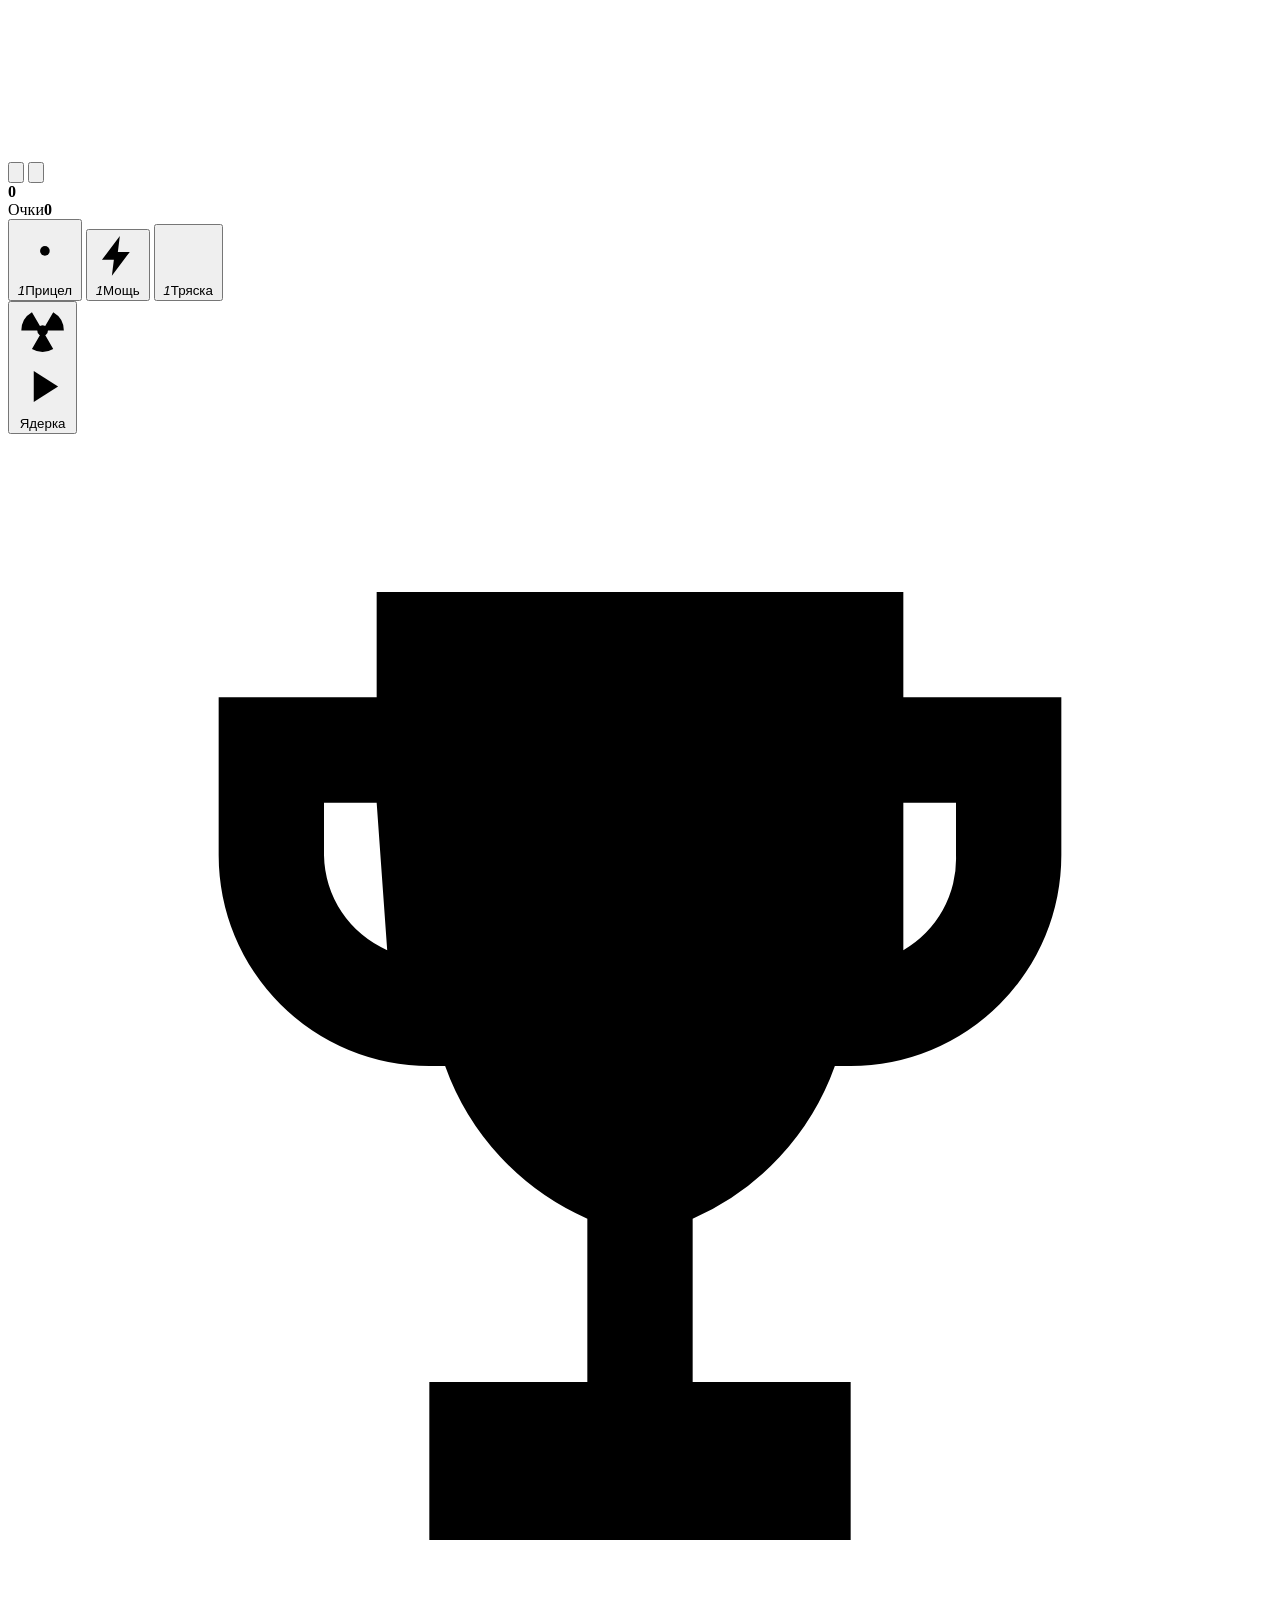
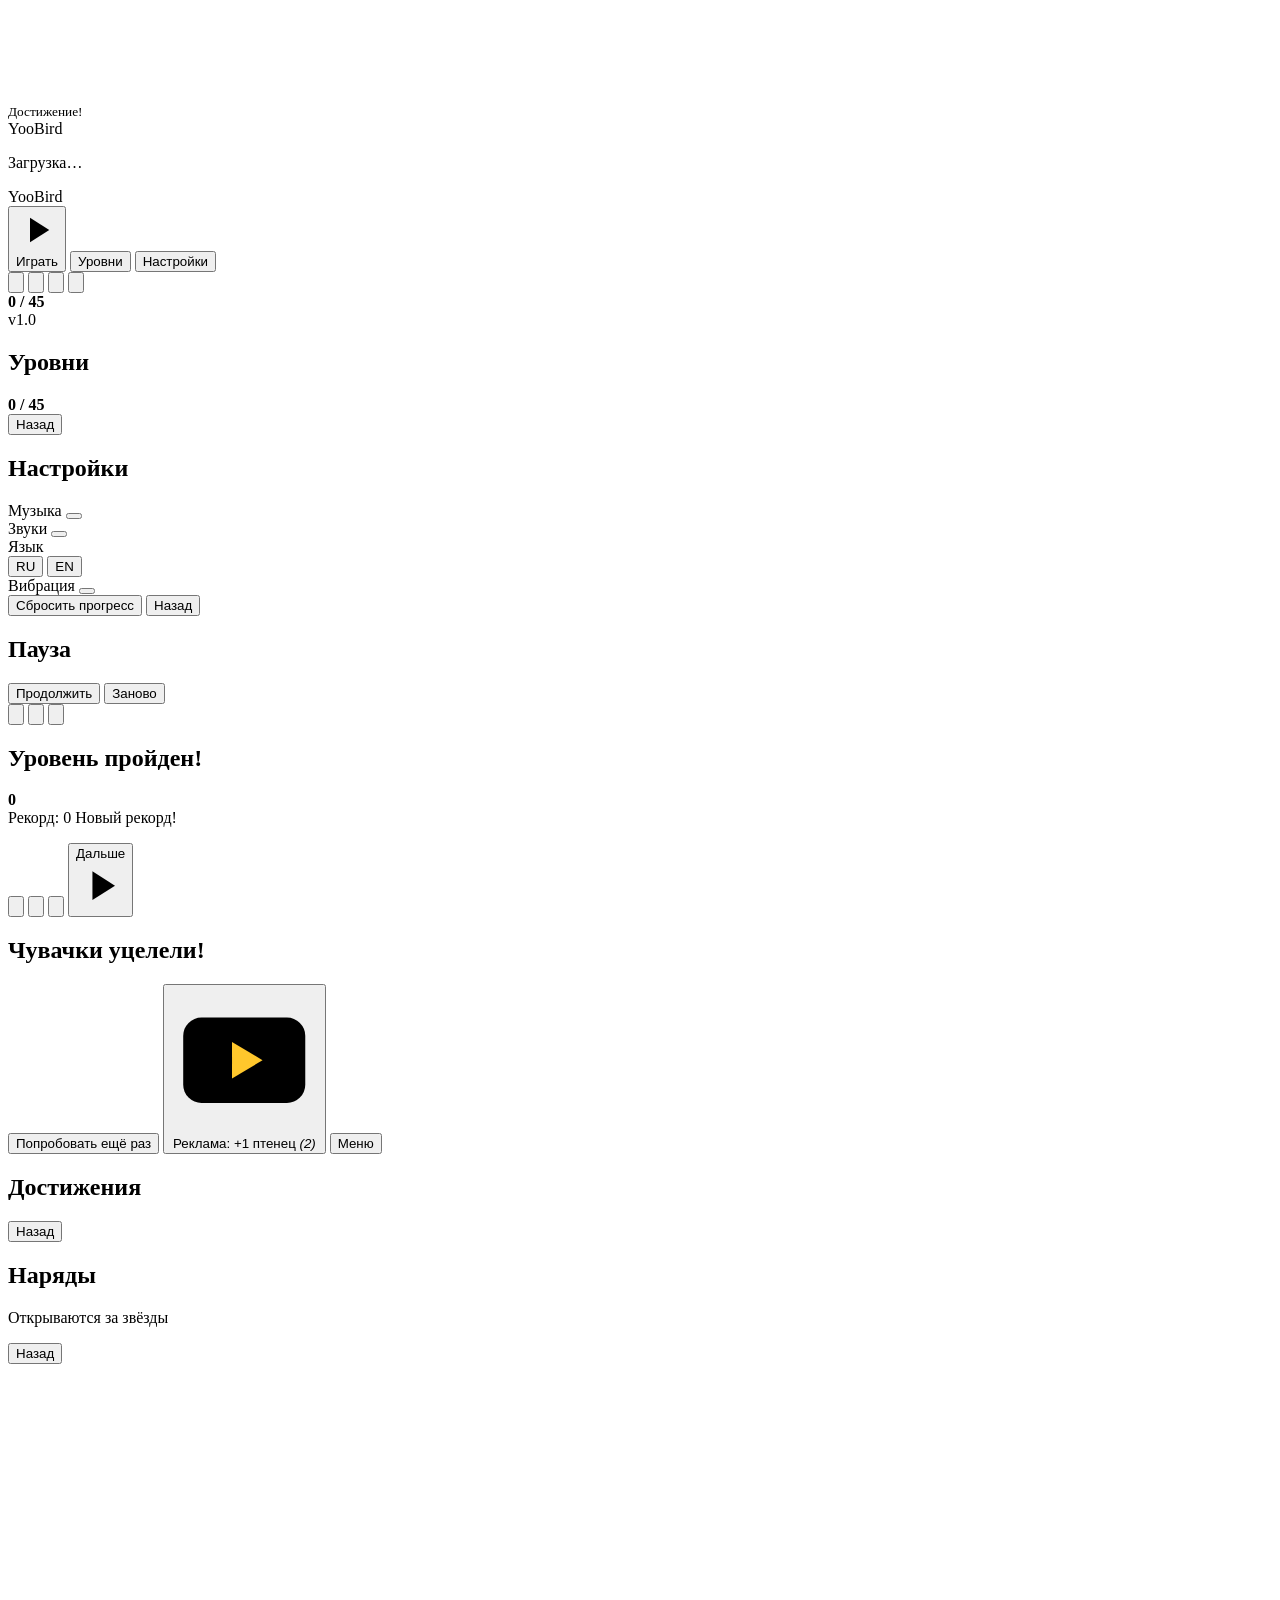
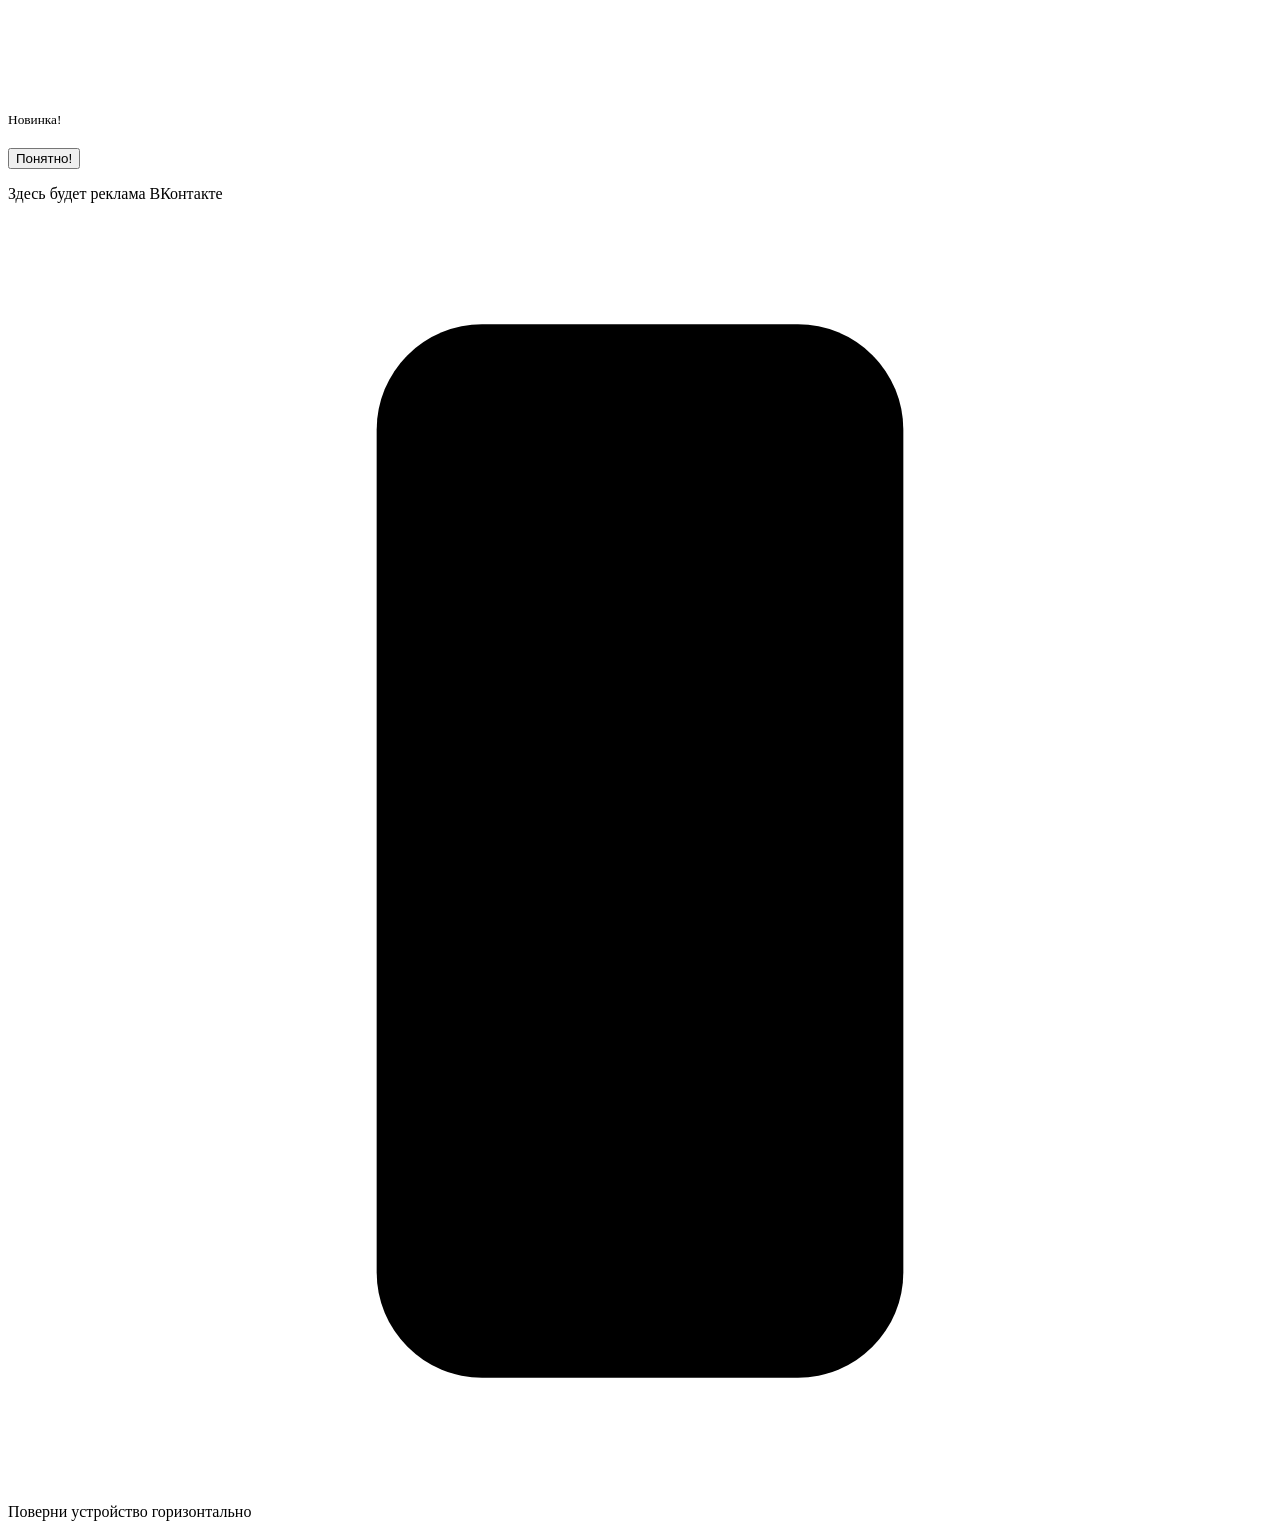
==== commit a7015769: "Add files via upload" ====
--- a/index.html
+++ b/index.html
@@ -5,417 +5,7 @@
   <meta name="viewport" content="width=device-width, initial-scale=1, maximum-scale=1, user-scalable=no, viewport-fit=cover">
   <meta name="theme-color" content="#FFC72C">
   <title>YooBird</title>
-  <style>
-/* YooBird — стили. Палитру можно подогнать под YooSKINS, поменяв переменные ниже. */
-:root {
-  --yellow: #FFC72C;
-  --yellow-hi: #FFE066;
-  --yellow-pale: #FFF6D6;
-  --orange: #FF9A1F;
-  --dark: #2B1D0E;
-  --dark-2: #5A3B12;
-  --panel: #FFF3C4;
-  --ok: #7BC043;
-  --ad: #3D8BFD;
-  --font: "Trebuchet MS", "Arial Rounded MT Bold", "Segoe UI", system-ui, -apple-system, Roboto, sans-serif;
-}
-
-* { box-sizing: border-box; margin: 0; padding: 0; -webkit-tap-highlight-color: transparent; }
-html, body {
-  width: 100%; height: 100%; overflow: hidden; background: #FFD95A;
-  font-family: var(--font); color: var(--dark);
-  user-select: none; -webkit-user-select: none; -webkit-touch-callout: none;
-  touch-action: none; overscroll-behavior: none;
-}
-#app { position: fixed; inset: 0; }
-canvas#game { position: absolute; inset: 0; display: block; touch-action: none; }
-.hidden { display: none !important; }
-
-/* ---------- Экраны ---------- */
-.screen {
-  position: absolute; inset: 0; z-index: 10;
-  display: flex; flex-direction: column; align-items: center; justify-content: center;
-  gap: clamp(10px, 2.4vmin, 22px); padding: 16px;
-}
-#screen-loading { background: radial-gradient(circle at 50% 35%, #FFF1A8, #FFC72C 70%); }
-#screen-menu, #screen-levels { background: rgba(255, 214, 80, 0.25); }
-.modal { background: rgba(43, 29, 14, 0.55); z-index: 20; }
-
-.logo {
-  font-weight: 900; font-size: clamp(56px, 15vmin, 150px); letter-spacing: 1px; line-height: 1;
-  color: var(--yellow-hi);
-  -webkit-text-stroke: clamp(4px, 1vmin, 9px) var(--dark); paint-order: stroke fill;
-  text-shadow: 0 clamp(5px, 1.2vmin, 10px) 0 var(--dark);
-  transform: rotate(-4deg);
-  animation: logo-bob 3s ease-in-out infinite;
-}
-.logo span { color: #fff; }
-@keyframes logo-bob { 50% { transform: rotate(-2deg) translateY(-6px); } }
-
-.title {
-  font-size: clamp(24px, 5.5vmin, 44px); font-weight: 900; color: var(--yellow-hi); text-align: center;
-  -webkit-text-stroke: 5px var(--dark); paint-order: stroke fill;
-}
-.muted { color: var(--dark-2); font-weight: 700; font-size: clamp(13px, 2.6vmin, 18px); text-align: center; }
-
-.menu-col { display: flex; flex-direction: column; gap: clamp(10px, 2vmin, 16px); align-items: stretch; min-width: min(320px, 70vw); }
-
-/* ---------- Кнопки ---------- */
-.btn {
-  display: inline-flex; align-items: center; justify-content: center; gap: 10px;
-  font-family: var(--font); font-weight: 900; font-size: clamp(17px, 3.6vmin, 26px); color: var(--dark);
-  background: linear-gradient(#FFE77A, var(--yellow));
-  border: 4px solid var(--dark); border-radius: 18px;
-  padding: clamp(8px, 1.8vmin, 14px) clamp(18px, 4vmin, 34px);
-  box-shadow: 0 6px 0 var(--dark), inset 0 3px 0 rgba(255, 255, 255, 0.6);
-  cursor: pointer; transition: transform 0.06s, box-shadow 0.06s;
-}
-.btn:active { transform: translateY(4px); box-shadow: 0 2px 0 var(--dark), inset 0 3px 0 rgba(255, 255, 255, 0.6); }
-.btn svg { width: 1.2em; height: 1.2em; fill: var(--dark); }
-.btn-big { font-size: clamp(22px, 5vmin, 36px); background: linear-gradient(#FFEF9C, #FFB800); }
-.btn-small { font-size: clamp(14px, 2.8vmin, 20px); padding: 8px 22px; }
-.btn-ad { background: linear-gradient(#78B2FF, var(--ad)); color: #fff; }
-.btn-ad svg { fill: #fff; }
-.btn-next { background: linear-gradient(#B8E986, var(--ok)); }
-
-.icon-btn {
-  width: clamp(40px, 8vmin, 56px); height: clamp(40px, 8vmin, 56px);
-  display: inline-flex; align-items: center; justify-content: center;
-  background: linear-gradient(#FFE77A, var(--yellow)); border: 3px solid var(--dark); border-radius: 14px;
-  box-shadow: 0 4px 0 var(--dark); cursor: pointer;
-}
-.icon-btn:active { transform: translateY(3px); box-shadow: 0 1px 0 var(--dark); }
-.icon-btn svg { width: 60%; height: 60%; fill: var(--dark); stroke: var(--dark); stroke-width: 0; }
-.icon-btn svg .wave { stroke-width: 2.2; stroke-linecap: round; }
-.icon-btn svg path[d^="M9 18"] { fill: none; stroke-width: 2.2; }
-.icon-btn.big { width: clamp(52px, 10vmin, 68px); height: clamp(52px, 10vmin, 68px); }
-.icon-btn.off { background: linear-gradient(#E8DCC0, #C9B990); position: relative; }
-.icon-btn.off::after {
-  content: ""; position: absolute; width: 70%; height: 4px; background: #D43A2A; border-radius: 2px; transform: rotate(-45deg);
-  box-shadow: 0 0 0 2px var(--dark);
-}
-
-/* ---------- Панели ---------- */
-.panel {
-  background: var(--panel); border: 5px solid var(--dark); border-radius: 26px;
-  box-shadow: 0 10px 0 var(--dark), inset 0 0 0 6px #FFE27A;
-  padding: clamp(16px, 3.5vmin, 30px) clamp(20px, 5vmin, 44px);
-  display: flex; flex-direction: column; align-items: stretch; gap: clamp(10px, 2vmin, 16px);
-  min-width: min(380px, 88vw); max-width: 92vw; max-height: 94vh; overflow: auto;
-  animation: pop-in 0.25s cubic-bezier(.2, 1.6, .5, 1);
-}
-@keyframes pop-in { from { transform: scale(0.7); opacity: 0; } }
-.row { display: flex; align-items: center; justify-content: space-between; gap: 20px; font-weight: 900; font-size: clamp(16px, 3.2vmin, 22px); }
-.row-btns { display: flex; gap: 12px; justify-content: center; align-items: center; flex-wrap: wrap; }
-
-.toggle { width: 74px; height: 40px; border-radius: 20px; border: 3px solid var(--dark); background: #CDBF9A; position: relative; cursor: pointer; transition: background 0.15s; }
-.toggle i { position: absolute; top: 3px; left: 3px; width: 28px; height: 28px; border-radius: 50%; background: #fff; border: 3px solid var(--dark); transition: left 0.15s; }
-.toggle.on { background: var(--ok); }
-.toggle.on i { left: 37px; }
-
-.seg { display: flex; border: 3px solid var(--dark); border-radius: 12px; overflow: hidden; }
-.seg button { font-family: var(--font); font-weight: 900; font-size: 16px; padding: 6px 14px; border: 0; background: #F3E3B0; color: var(--dark); cursor: pointer; }
-.seg button + button { border-left: 3px solid var(--dark); }
-.seg button.active { background: var(--yellow); }
-
-/* ---------- Уровни ---------- */
-.level-grid { display: grid; grid-template-columns: repeat(8, auto); gap: clamp(8px, 1.8vmin, 18px); justify-content: center; }
-.level-card {
-  width: clamp(64px, min(10.4vw, 22vh), 138px); aspect-ratio: 1 / 1.05; border-width: 4px; border-radius: 20px;
-  background: linear-gradient(#FFF1A8, var(--yellow)); border: 5px solid var(--dark); border-radius: 24px;
-  box-shadow: 0 8px 0 var(--dark); cursor: pointer; font-family: var(--font); color: var(--dark);
-  display: flex; flex-direction: column; align-items: center; justify-content: center; gap: 4px; position: relative;
-}
-.level-card:active { transform: translateY(5px); box-shadow: 0 3px 0 var(--dark); }
-.level-card .num { font-size: clamp(26px, 6.5vmin, 54px); font-weight: 900; -webkit-text-stroke: 3px var(--dark); color: #fff; paint-order: stroke fill; line-height: 1; }
-.level-card .name { font-weight: 900; font-size: clamp(8.5px, 1.75vmin, 14px); text-align: center; line-height: 1.1; padding: 0 3px; max-width: 100%; overflow-wrap: anywhere; }
-.level-card .mini-stars { display: flex; gap: 3px; }
-.level-card .mini-stars i { width: clamp(13px, 2.8vmin, 22px); height: clamp(13px, 2.8vmin, 22px); background: rgba(43,29,14,0.22); clip-path: var(--star); }
-.level-card .mini-stars i.on { background: #FF8A00; }
-.level-card.locked { background: linear-gradient(#E5DAC0, #C3B48E); cursor: not-allowed; }
-.level-card.locked .num { opacity: 0.35; }
-.level-card .lock { position: absolute; width: 40%; height: 40%; fill: var(--dark); opacity: 0.85; top: 22%; }
-
-/* ---------- Звёзды ---------- */
-:root { --star: polygon(50% 0%, 61% 35%, 98% 35%, 68% 57%, 79% 91%, 50% 70%, 21% 91%, 32% 57%, 2% 35%, 39% 35%); }
-.stars { display: flex; justify-content: center; align-items: flex-end; gap: 6px; }
-.stars i { width: clamp(52px, 11vmin, 84px); height: clamp(52px, 11vmin, 84px); background: var(--dark); clip-path: var(--star); position: relative; }
-.stars i:nth-child(2) { width: clamp(64px, 14vmin, 104px); height: clamp(64px, 14vmin, 104px); margin-bottom: 10px; }
-.stars i::after { content: ""; position: absolute; inset: 12%; clip-path: var(--star); background: #D8C9A0; }
-.stars i.on::after { background: linear-gradient(#FFF6B0, #FFC400); animation: star-pop 0.35s cubic-bezier(.2, 1.8, .5, 1); }
-@keyframes star-pop { from { transform: scale(0.2); } }
-.result-score { text-align: center; font-size: clamp(30px, 7vmin, 52px); font-weight: 900; color: #fff; -webkit-text-stroke: 5px var(--dark); paint-order: stroke fill; }
-.badge { background: var(--orange); color: #fff; border-radius: 8px; padding: 2px 8px; margin-left: 4px; }
-
-/* ---------- HUD ---------- */
-#hud {
-  position: absolute; left: 0; right: 0; top: 0; z-index: 5;
-  display: flex; align-items: flex-start; justify-content: space-between; gap: 10px;
-  padding: max(10px, env(safe-area-inset-top)) max(12px, env(safe-area-inset-right)) 0 max(12px, env(safe-area-inset-left));
-  pointer-events: none;
-}
-#hud > * { pointer-events: auto; }
-.hud-left { display: flex; gap: 10px; }
-.hud-title {
-  font-weight: 900; font-size: clamp(14px, 3vmin, 22px); background: var(--panel); border: 3px solid var(--dark);
-  border-radius: 14px; padding: 6px 14px; box-shadow: 0 4px 0 var(--dark); white-space: nowrap; pointer-events: none !important;
-}
-.hud-score {
-  display: flex; flex-direction: column; align-items: flex-end; font-weight: 900; font-size: clamp(11px, 2vmin, 14px); pointer-events: none !important;
-}
-.hud-score b { font-size: clamp(22px, 5vmin, 38px); color: #fff; -webkit-text-stroke: 4px var(--dark); paint-order: stroke fill; line-height: 1; }
-
-#toast {
-  position: absolute; left: 50%; top: clamp(64px, 14vmin, 100px); transform: translateX(-50%); z-index: 6;
-  background: var(--dark); color: var(--yellow-hi); font-weight: 900; font-size: clamp(14px, 3vmin, 22px);
-  padding: 10px 20px; border-radius: 14px; border: 3px solid var(--yellow); max-width: 90vw; text-align: center;
-  animation: toast-in 0.3s ease-out; pointer-events: none;
-}
-@keyframes toast-in { from { transform: translate(-50%, -20px); opacity: 0; } }
-
-.loader { width: min(320px, 70vw); height: 22px; border: 4px solid var(--dark); border-radius: 12px; background: var(--yellow-pale); overflow: hidden; }
-.loader span { display: block; height: 100%; width: 0; background: var(--orange); transition: width 0.3s; }
-
-#dev-ad { position: absolute; inset: 0; z-index: 50; background: rgba(0, 0, 0, 0.85); display: flex; align-items: center; justify-content: center; }
-.dev-ad-box { background: #fff; border-radius: 18px; padding: 30px 40px; text-align: center; font-weight: 900; font-size: 20px; display: flex; flex-direction: column; gap: 16px; }
-.dev-ad-bar { width: 260px; height: 12px; background: #ddd; border-radius: 6px; overflow: hidden; }
-.dev-ad-bar span { display: block; height: 100%; width: 0; background: var(--ad); }
-
-#rotate { position: absolute; inset: 0; z-index: 100; background: var(--yellow); display: none; flex-direction: column; align-items: center; justify-content: center; gap: 20px; font-weight: 900; font-size: 22px; text-align: center; padding: 30px; }
-#rotate svg { width: 90px; height: 90px; fill: none; stroke: var(--dark); stroke-width: 1.8; animation: rot 2s ease-in-out infinite; }
-@keyframes rot { 50% { transform: rotate(-90deg); } }
-@media (orientation: portrait) and (pointer: coarse) { #rotate { display: flex; } }
-
-/* ---------- Бустеры ---------- */
-#boosters {
-  position: absolute; z-index: 5; display: flex; flex-direction: column; gap: clamp(6px, 1.4vmin, 12px);
-  left: max(12px, env(safe-area-inset-left)); top: calc(max(10px, env(safe-area-inset-top)) + clamp(52px, 10vmin, 70px));
-}
-.boost {
-  position: relative; width: clamp(44px, 8.5vmin, 62px); height: clamp(44px, 8.5vmin, 62px);
-  display: flex; flex-direction: column; align-items: center; justify-content: center; gap: 1px;
-  background: linear-gradient(#FFF3B8, #FFD54A); border: 3px solid var(--dark); border-radius: 50%;
-  box-shadow: 0 4px 0 var(--dark); cursor: pointer; font-family: var(--font); color: var(--dark);
-}
-.boost:active { transform: translateY(3px); box-shadow: 0 1px 0 var(--dark); }
-.boost svg { width: 46%; height: 46%; fill: var(--dark); stroke: var(--dark); stroke-width: 2.2; stroke-linecap: round; stroke-linejoin: round; }
-.boost span { font-size: clamp(7px, 1.4vmin, 10px); font-weight: 900; line-height: 1; }
-.boost i {
-  position: absolute; top: -6px; right: -6px; min-width: 20px; height: 20px; border-radius: 10px; padding: 0 4px;
-  background: var(--ok); color: #fff; font-style: normal; font-weight: 900; font-size: 12px; line-height: 15px; border: 2px solid var(--dark);
-}
-.boost.active { background: linear-gradient(#FFB36B, #FF7A00); box-shadow: 0 0 0 4px #fff, 0 4px 0 var(--dark); }
-.boost.used { filter: grayscale(1); opacity: 0.45; }
-.boost.used i { background: #9A8F78; }
-.boost.na { opacity: 0.6; }
-
-/* ---------- Ядерка ---------- */
-#nuke-btn {
-  position: absolute; z-index: 5;
-  right: max(14px, env(safe-area-inset-right)); bottom: max(14px, env(safe-area-inset-bottom));
-  width: clamp(62px, 12vmin, 86px); height: clamp(62px, 12vmin, 86px); border-radius: 50%;
-  border: 4px solid var(--dark); background: radial-gradient(circle at 40% 35%, #FFF07A, #FFC400 55%, #F08A00);
-  box-shadow: 0 5px 0 var(--dark); cursor: pointer; font-family: var(--font); color: var(--dark);
-  display: flex; flex-direction: column; align-items: center; justify-content: center;
-  animation: nuke-lure 4s ease-in-out infinite;
-}
-#nuke-btn .tre { width: 52%; height: 52%; fill: var(--dark); animation: nuke-spin 12s linear infinite; }
-#nuke-btn span { font-size: clamp(8px, 1.6vmin, 11px); font-weight: 900; margin-top: -2px; }
-#nuke-btn .ad-badge {
-  position: absolute; top: -8px; left: -8px; width: 26px; height: 26px; border-radius: 50%; background: var(--ad); border: 2px solid var(--dark);
-  display: flex; align-items: center; justify-content: center;
-}
-#nuke-btn .ad-badge svg { width: 14px; height: 14px; fill: #fff; }
-#nuke-btn:active { transform: translateY(4px); box-shadow: 0 1px 0 var(--dark); }
-#nuke-btn.tempt { animation: nuke-lure 4s ease-in-out infinite, nuke-tempt 1.6s ease-in-out 2; }
-#nuke-btn.used { filter: grayscale(1); opacity: 0.35; animation: none; pointer-events: none; }
-#nuke-btn.used .tre { animation: none; }
-/* Мягкое «манящее» свечение: раз в несколько секунд, без мигания */
-@keyframes nuke-lure {
-  0%, 70%, 100% { box-shadow: 0 5px 0 var(--dark), 0 0 0 0 rgba(255,140,0,0); }
-  82% { box-shadow: 0 5px 0 var(--dark), 0 0 22px 8px rgba(255,150,0,0.55); }
-}
-@keyframes nuke-spin { to { transform: rotate(360deg); } }
-@keyframes nuke-tempt { 50% { transform: scale(1.12) rotate(-6deg); } }
-#btn-ad em { font-style: normal; opacity: 0.85; }
-@media (prefers-reduced-motion: reduce) { #nuke-btn, #nuke-btn .tre { animation: none !important; } }
-
-/* Подпись «Очки» читается и на ночном небе */
-.hud-score span { color: #fff; -webkit-text-stroke: 3px var(--dark); paint-order: stroke fill; }
-
-/* Блик пробегает по главной кнопке */
-.btn-big { position: relative; overflow: hidden; }
-.btn-big::after {
-  content: ""; position: absolute; top: 0; bottom: 0; left: -60%; width: 40%;
-  background: linear-gradient(100deg, transparent, rgba(255,255,255,0.75), transparent);
-  transform: skewX(-20deg); animation: btn-shine 3.2s ease-in-out infinite; pointer-events: none;
-}
-@keyframes btn-shine { 0%, 60% { left: -60%; } 100% { left: 130%; } }
-/* Плавное появление экранов */
-.screen:not(.hidden) { animation: screen-in 0.22s ease-out; }
-@keyframes screen-in { from { opacity: 0; } }
-.level-card:not(.locked):hover { filter: brightness(1.06); transform: translateY(-2px); }
-@media (prefers-reduced-motion: reduce) { .btn-big::after, .screen:not(.hidden) { animation: none; } }
-
-/* ================= Версия 1.0: заставка, достижения, наряды, карточки ================= */
-.panel { touch-action: pan-y; }
-.panel.wide { min-width: min(640px, 92vw); }
-.tip { font-size: clamp(12px, 2.3vmin, 16px); font-weight: 700; color: var(--dark-2); text-align: center; max-width: 520px; align-self: center; }
-.tip:not(:empty)::before { content: "💡 "; }
-#screen-loading .tip { margin-top: 6px; }
-
-/* Меню: ряд значков и счётчик звёзд */
-.menu-row { display: flex; gap: clamp(8px, 1.8vmin, 14px); align-items: center; justify-content: center; flex-wrap: wrap; }
-.total-stars { display: inline-flex; align-items: center; gap: 6px; background: var(--dark); color: var(--yellow-hi); font-weight: 900;
-  font-size: clamp(14px, 2.8vmin, 20px); padding: 6px 14px; border-radius: 999px; border: 3px solid var(--yellow); }
-.total-stars i { width: 1.1em; height: 1.1em; background: var(--yellow-hi); clip-path: var(--star); }
-.levels-head { display: flex; align-items: center; gap: 16px; }
-.version { position: absolute; right: 10px; bottom: 6px; font-size: 11px; font-weight: 700; color: rgba(43,29,14,0.45); }
-.btn-danger { background: linear-gradient(#FFB3A3, #F2674F); }
-
-/* Карточки уровней по времени суток */
-.level-card.w-sunset:not(.locked) { background: linear-gradient(#FFE0A8, #FF9A3C); }
-.level-card.w-dusk:not(.locked) { background: linear-gradient(#F3D3F7, #C07AD6); }
-.level-card.w-night:not(.locked) { background: linear-gradient(#C9D4FF, #6C80E0); }
-.level-card.gold:not(.locked) { box-shadow: 0 8px 0 var(--dark), 0 0 0 4px #FFF3A0 inset; }
-.level-card.current { animation: card-pulse 1.5s ease-in-out infinite; }
-@keyframes card-pulse { 50% { transform: translateY(-4px) scale(1.04); box-shadow: 0 12px 0 var(--dark); } }
-
-/* HUD: враги и шкала звёзд */
-.hud-mid { display: flex; align-items: center; gap: 8px; pointer-events: none !important; }
-.hud-enemies { display: inline-flex; align-items: center; gap: 5px; background: var(--panel); border: 3px solid var(--dark); border-radius: 14px;
-  padding: 5px 10px; font-weight: 900; font-size: clamp(13px, 2.8vmin, 20px); box-shadow: 0 4px 0 var(--dark); }
-.hud-enemies i { width: 1em; height: 1em; border-radius: 50%; background: radial-gradient(circle at 35% 30%, #FF9C8C, #DE3427); border: 2px solid var(--dark); }
-.hud-enemies.bump { animation: bump 0.3s ease-out; }
-@keyframes bump { 40% { transform: scale(1.3); } }
-.star-bar { position: relative; width: clamp(90px, 18vmin, 150px); height: 10px; margin-top: 5px; background: rgba(43,29,14,0.55); border: 2px solid var(--dark); border-radius: 6px; }
-.star-bar span { display: block; height: 100%; width: 0; border-radius: 4px; background: linear-gradient(#FFF07A, #FFB800); transition: width 0.35s ease-out; }
-.star-bar i { position: absolute; top: 50%; width: 16px; height: 16px; margin: -8px 0 0 -8px; background: #6B5A3A; clip-path: var(--star); transition: background 0.2s, transform 0.2s; }
-.star-bar i.on { background: #FFF; transform: scale(1.35); }
-#star-t2 { left: 100%; }
-
-/* Заставка уровня */
-#level-banner {
-  position: absolute; left: 50%; top: 34%; z-index: 7; transform: translate(-50%, -50%); pointer-events: none; text-align: center;
-  display: flex; flex-direction: column; align-items: center; animation: banner 2.3s ease-in-out both;
-}
-#level-banner b { font-size: clamp(34px, 9vmin, 84px); font-weight: 900; color: var(--yellow-hi); -webkit-text-stroke: clamp(5px, 1.1vmin, 10px) var(--dark); paint-order: stroke fill; line-height: 1; }
-#level-banner span { font-size: clamp(16px, 4vmin, 34px); font-weight: 900; color: #fff; -webkit-text-stroke: 5px var(--dark); paint-order: stroke fill; }
-@keyframes banner {
-  0% { opacity: 0; transform: translate(-50%, -50%) scale(0.5) rotate(-6deg); }
-  14% { opacity: 1; transform: translate(-50%, -50%) scale(1.08) rotate(-2deg); }
-  22%, 78% { opacity: 1; transform: translate(-50%, -50%) scale(1) rotate(-2deg); }
-  100% { opacity: 0; transform: translate(-50%, -80%) scale(0.9) rotate(-2deg); }
-}
-
-/* Всплывающее достижение */
-#ach-toast {
-  position: absolute; right: max(12px, env(safe-area-inset-right)); top: clamp(70px, 16vmin, 110px); z-index: 60; pointer-events: none;
-  display: flex; align-items: center; gap: 10px; background: var(--dark); color: #fff; border: 3px solid var(--yellow); border-radius: 16px;
-  padding: 8px 16px 8px 10px; animation: ach-in 2.6s ease-in-out both; max-width: 80vw;
-}
-#ach-toast svg { width: 34px; height: 34px; fill: var(--yellow-hi); flex: none; }
-#ach-toast small { display: block; color: var(--yellow-hi); font-weight: 700; font-size: 11px; text-transform: uppercase; letter-spacing: 0.06em; }
-#ach-toast b { font-size: clamp(14px, 2.8vmin, 19px); }
-@keyframes ach-in { 0% { transform: translateX(120%); } 10%, 88% { transform: translateX(0); } 100% { transform: translateX(120%); } }
-
-/* Список достижений */
-.ach-list { display: grid; grid-template-columns: repeat(auto-fill, minmax(230px, 1fr)); gap: 8px; max-height: 56vh; overflow-y: auto; padding: 2px 4px 6px; }
-.ach { display: flex; align-items: center; gap: 10px; background: #F1E3B0; border: 3px solid rgba(43,29,14,0.35); border-radius: 14px; padding: 7px 10px; opacity: 0.6; }
-.ach i { flex: none; width: 30px; height: 30px; background: #9C8F6E; clip-path: var(--star); }
-.ach b { display: block; font-size: 14px; line-height: 1.15; }
-.ach small { display: block; font-size: 11px; font-weight: 700; color: var(--dark-2); line-height: 1.2; }
-.ach.on { opacity: 1; background: linear-gradient(#FFF6C7, #FFE27A); border-color: var(--dark); }
-.ach.on i { background: linear-gradient(#FFB800, #FF8A00); }
-
-/* Наряды */
-.skin-list { display: grid; grid-template-columns: repeat(6, 1fr); gap: 8px; }
-@media (max-width: 620px) { .skin-list { grid-template-columns: repeat(3, 1fr); } }
-.skin { display: flex; flex-direction: column; align-items: center; background: linear-gradient(#FFF6C7, #FFE27A); border: 3px solid var(--dark); border-radius: 16px;
-  padding: 4px 4px 6px; cursor: pointer; font-family: var(--font); color: var(--dark); box-shadow: 0 4px 0 var(--dark); }
-.skin canvas { width: 92px; height: 100px; max-width: 100%; }
-.skin span { font-weight: 900; font-size: 12px; display: inline-flex; align-items: center; gap: 4px; }
-.skin span i { width: 13px; height: 13px; background: var(--orange); clip-path: var(--star); }
-.skin.locked { background: linear-gradient(#EFE6CE, #CFC2A0); cursor: not-allowed; }
-.skin.current { background: linear-gradient(#D6F5B0, #8FD14F); box-shadow: 0 4px 0 var(--dark), 0 0 0 3px #fff inset; }
-.skin:active { transform: translateY(3px); box-shadow: 0 1px 0 var(--dark); }
-
-/* Карточка знакомства */
-.intro-card { align-items: center; max-width: min(460px, 92vw); position: relative; }
-.intro-card canvas { width: 240px; height: 180px; max-height: 34vh; object-fit: contain; }
-.intro-new { position: absolute; top: -14px; left: 50%; transform: translateX(-50%) rotate(-3deg); background: var(--orange); color: #fff; font-weight: 900;
-  padding: 3px 14px; border-radius: 10px; border: 3px solid var(--dark); font-size: 14px; text-transform: uppercase; letter-spacing: 0.05em; }
-
-/* Итоги уровня */
-.win-stats { display: flex; gap: 6px 14px; justify-content: center; flex-wrap: wrap; font-weight: 700; font-size: clamp(12px, 2.3vmin, 15px); color: var(--dark-2); }
-.win-stats b { color: var(--dark); }
-#win-next:empty { display: none; }
-@media (prefers-reduced-motion: reduce) { .level-card.current, #level-banner, #ach-toast { animation-duration: 0.01s; } }
-
-.intro-card { overflow: visible; margin-top: 14px; }
-.star-bar { margin-right: 10px; }
-.panel.wide { min-width: min(800px, 94vw); }
-.ach-list { grid-template-columns: repeat(auto-fill, minmax(215px, 1fr)); max-height: 62vh; }
-
-/* ===== «Объём» кнопок и панелей без шва =====
-   box-shadow рисуется только снаружи элемента, и при масштабе экрана 125–150% между обводкой и тенью
-   видна светлая линия. filter: drop-shadow рисует тень под всем элементом — стыка нет. */
-.btn { box-shadow: inset 0 3px 0 rgba(255, 255, 255, 0.6); filter: drop-shadow(0 6px 0 var(--dark)); }
-.btn:active { box-shadow: inset 0 3px 0 rgba(255, 255, 255, 0.6); filter: drop-shadow(0 2px 0 var(--dark)); }
-.icon-btn { box-shadow: none; filter: drop-shadow(0 4px 0 var(--dark)); }
-.icon-btn:active { box-shadow: none; filter: drop-shadow(0 1px 0 var(--dark)); }
-.panel { box-shadow: inset 0 0 0 6px #FFE27A; filter: drop-shadow(0 10px 0 var(--dark)); }
-.level-card { box-shadow: none; filter: drop-shadow(0 8px 0 var(--dark)); }
-.level-card:active { box-shadow: none; filter: drop-shadow(0 3px 0 var(--dark)); }
-.level-card.gold:not(.locked) { box-shadow: inset 0 0 0 4px #FFF3A0; }
-.level-card:not(.locked):hover { filter: drop-shadow(0 8px 0 var(--dark)) brightness(1.06); }
-@keyframes card-pulse { 50% { transform: translateY(-4px) scale(1.04); filter: drop-shadow(0 12px 0 var(--dark)); } }
-.boost { box-shadow: none; filter: drop-shadow(0 4px 0 var(--dark)); }
-.boost:active { box-shadow: none; filter: drop-shadow(0 1px 0 var(--dark)); }
-.boost.active { box-shadow: 0 0 0 4px #fff; }
-.boost.used { filter: grayscale(1) drop-shadow(0 4px 0 var(--dark)); }
-#nuke-btn { box-shadow: none; filter: drop-shadow(0 5px 0 var(--dark)); }
-#nuke-btn:active { box-shadow: none; filter: drop-shadow(0 1px 0 var(--dark)); }
-#nuke-btn.used { filter: grayscale(1) drop-shadow(0 5px 0 var(--dark)); }
-@keyframes nuke-lure {
-  0%, 70%, 100% { box-shadow: 0 0 0 0 rgba(255, 140, 0, 0); }
-  82% { box-shadow: 0 0 22px 8px rgba(255, 150, 0, 0.55); }
-}
-.hud-title, .hud-enemies { box-shadow: none; filter: drop-shadow(0 4px 0 var(--dark)); }
-.skin { box-shadow: none; filter: drop-shadow(0 4px 0 var(--dark)); }
-.skin.current { box-shadow: inset 0 0 0 3px #fff; }
-.skin:active { box-shadow: none; filter: drop-shadow(0 1px 0 var(--dark)); }
-
-/* «Лицо» элемента — градиент поверх сплошного тёмного цвета фона. На дробных масштабах экрана (125–175%)
-   браузер выравнивает градиент по целым пикселям, и между ним и обводкой остаётся щель в долю пикселя.
-   Раньше сквозь неё был виден фон страницы (и щель повторялась в тени); теперь в ней тёмный цвет обводки. */
-.btn, .btn-big, .btn-ad, .btn-next, .btn-danger, .icon-btn, .icon-btn.off,
-.level-card, .level-card.locked, .level-card.w-sunset:not(.locked), .level-card.w-dusk:not(.locked), .level-card.w-night:not(.locked),
-.boost, .boost.active, #nuke-btn, .skin, .skin.locked, .skin.current, .hud-title, .hud-enemies, .panel {
-  /* градиент не повторяется и занимает только область внутри обводки; всё остальное, включая возможную щель
-     на его краю, закрашено сплошным тёмным цветом фона (он идёт под обводку) */
-  background: var(--face) no-repeat var(--dark);
-}
-.btn, .icon-btn { --face: linear-gradient(#FFE77A, var(--yellow)); }
-.btn-big { --face: linear-gradient(#FFEF9C, #FFB800); }
-.btn-ad { --face: linear-gradient(#78B2FF, var(--ad)); }
-.btn-next { --face: linear-gradient(#B8E986, var(--ok)); }
-.btn-danger { --face: linear-gradient(#FFB3A3, #F2674F); }
-.icon-btn.off { --face: linear-gradient(#E8DCC0, #C9B990); }
-.level-card { --face: linear-gradient(#FFF1A8, var(--yellow)); }
-.level-card.w-sunset:not(.locked) { --face: linear-gradient(#FFE0A8, #FF9A3C); }
-.level-card.w-dusk:not(.locked) { --face: linear-gradient(#F3D3F7, #C07AD6); }
-.level-card.w-night:not(.locked) { --face: linear-gradient(#C9D4FF, #6C80E0); }
-.level-card.locked { --face: linear-gradient(#E5DAC0, #C3B48E); }
-.boost { --face: linear-gradient(#FFF3B8, #FFD54A); }
-.boost.active { --face: linear-gradient(#FFB36B, #FF7A00); }
-#nuke-btn { --face: radial-gradient(circle at 40% 35%, #FFF07A, #FFC400 55%, #F08A00); }
-.skin { --face: linear-gradient(#FFF6C7, #FFE27A); }
-.skin.locked { --face: linear-gradient(#EFE6CE, #CFC2A0); }
-.skin.current { --face: linear-gradient(#D6F5B0, #8FD14F); }
-.hud-title, .hud-enemies, .panel { --face: linear-gradient(var(--panel), var(--panel)); }
-
-</style>
+  <link rel="stylesheet" href="css/style.css">
 </head>
 <body>
   <div id="app">
@@ -624,3893 +214,15 @@
     </div>
   </div>
 
-  <script>/* js/lib/vk-bridge.min.js */
-(()=>{"use strict";let e;var t={};let p="u">typeof window,n=!!(p&&window.AndroidBridge),o=!!(p&&window.webkit?.messageHandlers?.VKWebAppClose),r=!!(p&&window.ReactNativeWebView&&"function"==typeof window.ReactNativeWebView.postMessage),i=p&&!n&&!o,a=i&&/(^\?|&)vk_platform=mobile_web(&|$)/.test(location.search),s=i?"message":"VKWebAppEvent",d=["VKWebAppInit","VKWebAppGetCommunityAuthToken","VKWebAppAddToCommunity","VKWebAppAddToHomeScreenInfo","VKWebAppClose","VKWebAppCopyText","VKWebAppCreateHash","VKWebAppGetUserInfo","VKWebAppSetLocation","VKWebAppSendToClient","VKWebAppGetClientVersion","VKWebAppGetPhoneNumber","VKWebAppGetEmail","VKWebAppGetGroupInfo","VKWebAppGetGeodata","VKWebAppGetCommunityToken","VKWebAppGetConfig","VKWebAppGetLaunchParams","VKWebAppSetTitle","VKWebAppGetAuthToken","VKWebAppCallAPIMethod","VKWebAppJoinGroup","VKWebAppLeaveGroup","VKWebAppAllowMessagesFromGroup","VKWebAppDenyNotifications","VKWebAppAllowNotifications","VKWebAppOpenPayForm","VKWebAppOpenApp","VKWebAppShare","VKWebAppShowWallPostBox","VKWebAppScroll","VKWebAppShowOrderBox","VKWebAppShowLeaderBoardBox","VKWebAppShowInviteBox","VKWebAppShowRequestBox","VKWebAppAddToFavorites","VKWebAppShowStoryBox","VKWebAppStorageGet","VKWebAppStorageGetKeys","VKWebAppStorageSet","VKWebAppFlashGetInfo","VKWebAppSubscribeStoryApp","VKWebAppOpenWallPost","VKWebAppCheckAllowedScopes","VKWebAppCheckBannerAd","VKWebAppHideBannerAd","VKWebAppShowBannerAd","VKWebAppCheckNativeAds","VKWebAppShowNativeAds","VKWebAppRetargetingPixel","VKWebAppConversionHit","VKWebAppShowSubscriptionBox","VKWebAppCheckSurvey","VKWebAppShowSurvey","VKWebAppScrollTop","VKWebAppScrollTopStart","VKWebAppScrollTopStop","VKWebAppShowSlidesSheet","VKWebAppTranslate","VKWebAppRecommend","VKWebAppAddToProfile","VKWebAppGetFriends",...i&&!a?["VKWebAppResizeWindow","VKWebAppAddToMenu","VKWebAppShowInstallPushBox","VKWebAppShowCommunityWidgetPreviewBox","VKWebAppCallStart","VKWebAppCallJoin","VKWebAppCallGetStatus"]:["VKWebAppShowImages"]],A=p?window.AndroidBridge:void 0,b=o?window.webkit.messageHandlers:void 0,l=i?parent:void 0,u=function(t){var p;let a,u,W,V,K=[],c=Math.random().toString(36).substring(2,5);function w(e){K.push(e)}function S(e){return n?!!(A&&"function"==typeof A[e]):o?!!(b?.[e]&&"function"==typeof b[e].postMessage):!!i&&d.includes(e)}function f(){return o||n}function h(){return i&&window.parent!==window}function g(){return f()||h()}function v(e){if(o||n)return[...K].map(t=>t.call(null,e));let t=e?.data;if(!i||!t)return;if(r&&"string"==typeof t)try{t=JSON.parse(t)}catch{}let{type:p,data:s,frameId:d}=t;if(p){if("VKWebAppSettings"===p){a=d;return}[...K].map(e=>e({detail:{type:p,data:s}}))}}r&&/(android)/i.test(navigator.userAgent)?document.addEventListener(s,v):"u">typeof window&&"addEventListener"in window&&window.addEventListener(s,v);let y=(p=function(e,p){A?.[e]?A[e](JSON.stringify(p)):b?.[e]&&"function"==typeof b[e].postMessage?b[e].postMessage?.(p):r?window.ReactNativeWebView.postMessage(JSON.stringify({handler:e,params:p})):l&&"function"==typeof l.postMessage&&l.postMessage({handler:e,params:p,type:"vk-connect",webFrameId:a,connectVersion:t},"*")},u={current:0,next(){return++this.current}},W={},V={add(e,t){let p=null!=t?t:`${u.next()}_${c}`;return W[p]=e,p},resolve(e,t,p){let n=W[e];n&&(p(t)?n.resolve(t):n.reject(t),W[e]=null)}},w(e=>{if(e.detail?.data&&"object"==typeof e.detail.data&&"request_id"in e.detail.data){let{request_id:t,...p}=e.detail.data;t&&V.resolve(t,p,e=>!("error_type"in e))}}),function(e,t={}){return new Promise((n,o)=>{let r=V.add({resolve:n,reject:o},t.request_id);p(e,{...t,request_id:r})})});async function m(t){if(n||o)return S(t);if(e)return e.has(t);try{let t=await y("SetSupportedHandlers");e=new Set(t.supportedHandlers)}catch(t){e=new Set(["VKWebAppInit"])}return e.has(t)}return w(t=>{t.detail&&"SetSupportedHandlers"===t.detail.type&&(e=new Set(t.detail.data.supportedHandlers))}),{send:y,sendPromise:y,subscribe:w,unsubscribe:function(e){let t=K.indexOf(e);t>-1&&K.splice(t,1)},supports:function(e){return console.warn("bridge.supports method is deprecated. Use bridge.supportsAsync instead."),S(e)},supportsAsync:m,isWebView:f,isIframe:h,isEmbedded:g,isStandalone:function(){return!g()}}}("3.0.2");window.vkBridge=window.vkConnect=u;var W=window;for(var V in t)W[V]=t[V];t.__esModule&&Object.defineProperty(W,"__esModule",{value:!0})})();
-//# sourceMappingURL=browser.min.js.map
-</script>
-  <script>/* js/lib/matter.min.js */
-/*!
- * matter-js 0.20.0 by @liabru
- * http://brm.io/matter-js/
- * License MIT
- */
-!function(e,t){"object"==typeof exports&&"object"==typeof module?module.exports=t():"function"==typeof define&&define.amd?define("Matter",[],t):"object"==typeof exports?exports.Matter=t():e.Matter=t()}(this,(function(){return function(e){var t={};function n(o){if(t[o])return t[o].exports;var i=t[o]={i:o,l:!1,exports:{}};return e[o].call(i.exports,i,i.exports,n),i.l=!0,i.exports}return n.m=e,n.c=t,n.d=function(e,t,o){n.o(e,t)||Object.defineProperty(e,t,{enumerable:!0,get:o})},n.r=function(e){"undefined"!=typeof Symbol&&Symbol.toStringTag&&Object.defineProperty(e,Symbol.toStringTag,{value:"Module"}),Object.defineProperty(e,"__esModule",{value:!0})},n.t=function(e,t){if(1&t&&(e=n(e)),8&t)return e;if(4&t&&"object"==typeof e&&e&&e.__esModule)return e;var o=Object.create(null);if(n.r(o),Object.defineProperty(o,"default",{enumerable:!0,value:e}),2&t&&"string"!=typeof e)for(var i in e)n.d(o,i,function(t){return e[t]}.bind(null,i));return o},n.n=function(e){var t=e&&e.__esModule?function(){return e.default}:function(){return e};return n.d(t,"a",t),t},n.o=function(e,t){return Object.prototype.hasOwnProperty.call(e,t)},n.p="",n(n.s=20)}([function(e,t){var n={};e.exports=n,function(){n._baseDelta=1e3/60,n._nextId=0,n._seed=0,n._nowStartTime=+new Date,n._warnedOnce={},n._decomp=null,n.extend=function(e,t){var o,i;"boolean"==typeof t?(o=2,i=t):(o=1,i=!0);for(var r=o;r<arguments.length;r++){var a=arguments[r];if(a)for(var s in a)i&&a[s]&&a[s].constructor===Object?e[s]&&e[s].constructor!==Object?e[s]=a[s]:(e[s]=e[s]||{},n.extend(e[s],i,a[s])):e[s]=a[s]}return e},n.clone=function(e,t){return n.extend({},t,e)},n.keys=function(e){if(Object.keys)return Object.keys(e);var t=[];for(var n in e)t.push(n);return t},n.values=function(e){var t=[];if(Object.keys){for(var n=Object.keys(e),o=0;o<n.length;o++)t.push(e[n[o]]);return t}for(var i in e)t.push(e[i]);return t},n.get=function(e,t,n,o){t=t.split(".").slice(n,o);for(var i=0;i<t.length;i+=1)e=e[t[i]];return e},n.set=function(e,t,o,i,r){var a=t.split(".").slice(i,r);return n.get(e,t,0,-1)[a[a.length-1]]=o,o},n.shuffle=function(e){for(var t=e.length-1;t>0;t--){var o=Math.floor(n.random()*(t+1)),i=e[t];e[t]=e[o],e[o]=i}return e},n.choose=function(e){return e[Math.floor(n.random()*e.length)]},n.isElement=function(e){return"undefined"!=typeof HTMLElement?e instanceof HTMLElement:!!(e&&e.nodeType&&e.nodeName)},n.isArray=function(e){return"[object Array]"===Object.prototype.toString.call(e)},n.isFunction=function(e){return"function"==typeof e},n.isPlainObject=function(e){return"object"==typeof e&&e.constructor===Object},n.isString=function(e){return"[object String]"===toString.call(e)},n.clamp=function(e,t,n){return e<t?t:e>n?n:e},n.sign=function(e){return e<0?-1:1},n.now=function(){if("undefined"!=typeof window&&window.performance){if(window.performance.now)return window.performance.now();if(window.performance.webkitNow)return window.performance.webkitNow()}return Date.now?Date.now():new Date-n._nowStartTime},n.random=function(t,n){return n=void 0!==n?n:1,(t=void 0!==t?t:0)+e()*(n-t)};var e=function(){return n._seed=(9301*n._seed+49297)%233280,n._seed/233280};n.colorToNumber=function(e){return 3==(e=e.replace("#","")).length&&(e=e.charAt(0)+e.charAt(0)+e.charAt(1)+e.charAt(1)+e.charAt(2)+e.charAt(2)),parseInt(e,16)},n.logLevel=1,n.log=function(){console&&n.logLevel>0&&n.logLevel<=3&&console.log.apply(console,["matter-js:"].concat(Array.prototype.slice.call(arguments)))},n.info=function(){console&&n.logLevel>0&&n.logLevel<=2&&console.info.apply(console,["matter-js:"].concat(Array.prototype.slice.call(arguments)))},n.warn=function(){console&&n.logLevel>0&&n.logLevel<=3&&console.warn.apply(console,["matter-js:"].concat(Array.prototype.slice.call(arguments)))},n.warnOnce=function(){var e=Array.prototype.slice.call(arguments).join(" ");n._warnedOnce[e]||(n.warn(e),n._warnedOnce[e]=!0)},n.deprecated=function(e,t,o){e[t]=n.chain((function(){n.warnOnce("🔅 deprecated 🔅",o)}),e[t])},n.nextId=function(){return n._nextId++},n.indexOf=function(e,t){if(e.indexOf)return e.indexOf(t);for(var n=0;n<e.length;n++)if(e[n]===t)return n;return-1},n.map=function(e,t){if(e.map)return e.map(t);for(var n=[],o=0;o<e.length;o+=1)n.push(t(e[o]));return n},n.topologicalSort=function(e){var t=[],o=[],i=[];for(var r in e)o[r]||i[r]||n._topologicalSort(r,o,i,e,t);return t},n._topologicalSort=function(e,t,o,i,r){var a=i[e]||[];o[e]=!0;for(var s=0;s<a.length;s+=1){var l=a[s];o[l]||(t[l]||n._topologicalSort(l,t,o,i,r))}o[e]=!1,t[e]=!0,r.push(e)},n.chain=function(){for(var e=[],t=0;t<arguments.length;t+=1){var n=arguments[t];n._chained?e.push.apply(e,n._chained):e.push(n)}var o=function(){for(var t,n=new Array(arguments.length),o=0,i=arguments.length;o<i;o++)n[o]=arguments[o];for(o=0;o<e.length;o+=1){var r=e[o].apply(t,n);void 0!==r&&(t=r)}return t};return o._chained=e,o},n.chainPathBefore=function(e,t,o){return n.set(e,t,n.chain(o,n.get(e,t)))},n.chainPathAfter=function(e,t,o){return n.set(e,t,n.chain(n.get(e,t),o))},n.setDecomp=function(e){n._decomp=e},n.getDecomp=function(){var e=n._decomp;try{e||"undefined"==typeof window||(e=window.decomp),e||"undefined"==typeof global||(e=global.decomp)}catch(t){e=null}return e}}()},function(e,t){var n={};e.exports=n,n.create=function(e){var t={min:{x:0,y:0},max:{x:0,y:0}};return e&&n.update(t,e),t},n.update=function(e,t,n){e.min.x=1/0,e.max.x=-1/0,e.min.y=1/0,e.max.y=-1/0;for(var o=0;o<t.length;o++){var i=t[o];i.x>e.max.x&&(e.max.x=i.x),i.x<e.min.x&&(e.min.x=i.x),i.y>e.max.y&&(e.max.y=i.y),i.y<e.min.y&&(e.min.y=i.y)}n&&(n.x>0?e.max.x+=n.x:e.min.x+=n.x,n.y>0?e.max.y+=n.y:e.min.y+=n.y)},n.contains=function(e,t){return t.x>=e.min.x&&t.x<=e.max.x&&t.y>=e.min.y&&t.y<=e.max.y},n.overlaps=function(e,t){return e.min.x<=t.max.x&&e.max.x>=t.min.x&&e.max.y>=t.min.y&&e.min.y<=t.max.y},n.translate=function(e,t){e.min.x+=t.x,e.max.x+=t.x,e.min.y+=t.y,e.max.y+=t.y},n.shift=function(e,t){var n=e.max.x-e.min.x,o=e.max.y-e.min.y;e.min.x=t.x,e.max.x=t.x+n,e.min.y=t.y,e.max.y=t.y+o}},function(e,t){var n={};e.exports=n,n.create=function(e,t){return{x:e||0,y:t||0}},n.clone=function(e){return{x:e.x,y:e.y}},n.magnitude=function(e){return Math.sqrt(e.x*e.x+e.y*e.y)},n.magnitudeSquared=function(e){return e.x*e.x+e.y*e.y},n.rotate=function(e,t,n){var o=Math.cos(t),i=Math.sin(t);n||(n={});var r=e.x*o-e.y*i;return n.y=e.x*i+e.y*o,n.x=r,n},n.rotateAbout=function(e,t,n,o){var i=Math.cos(t),r=Math.sin(t);o||(o={});var a=n.x+((e.x-n.x)*i-(e.y-n.y)*r);return o.y=n.y+((e.x-n.x)*r+(e.y-n.y)*i),o.x=a,o},n.normalise=function(e){var t=n.magnitude(e);return 0===t?{x:0,y:0}:{x:e.x/t,y:e.y/t}},n.dot=function(e,t){return e.x*t.x+e.y*t.y},n.cross=function(e,t){return e.x*t.y-e.y*t.x},n.cross3=function(e,t,n){return(t.x-e.x)*(n.y-e.y)-(t.y-e.y)*(n.x-e.x)},n.add=function(e,t,n){return n||(n={}),n.x=e.x+t.x,n.y=e.y+t.y,n},n.sub=function(e,t,n){return n||(n={}),n.x=e.x-t.x,n.y=e.y-t.y,n},n.mult=function(e,t){return{x:e.x*t,y:e.y*t}},n.div=function(e,t){return{x:e.x/t,y:e.y/t}},n.perp=function(e,t){return{x:(t=!0===t?-1:1)*-e.y,y:t*e.x}},n.neg=function(e){return{x:-e.x,y:-e.y}},n.angle=function(e,t){return Math.atan2(t.y-e.y,t.x-e.x)},n._temp=[n.create(),n.create(),n.create(),n.create(),n.create(),n.create()]},function(e,t,n){var o={};e.exports=o;var i=n(2),r=n(0);o.create=function(e,t){for(var n=[],o=0;o<e.length;o++){var i=e[o],r={x:i.x,y:i.y,index:o,body:t,isInternal:!1};n.push(r)}return n},o.fromPath=function(e,t){var n=[];return e.replace(/L?\s*([-\d.e]+)[\s,]*([-\d.e]+)*/gi,(function(e,t,o){n.push({x:parseFloat(t),y:parseFloat(o)})})),o.create(n,t)},o.centre=function(e){for(var t,n,r,a=o.area(e,!0),s={x:0,y:0},l=0;l<e.length;l++)r=(l+1)%e.length,t=i.cross(e[l],e[r]),n=i.mult(i.add(e[l],e[r]),t),s=i.add(s,n);return i.div(s,6*a)},o.mean=function(e){for(var t={x:0,y:0},n=0;n<e.length;n++)t.x+=e[n].x,t.y+=e[n].y;return i.div(t,e.length)},o.area=function(e,t){for(var n=0,o=e.length-1,i=0;i<e.length;i++)n+=(e[o].x-e[i].x)*(e[o].y+e[i].y),o=i;return t?n/2:Math.abs(n)/2},o.inertia=function(e,t){for(var n,o,r=0,a=0,s=e,l=0;l<s.length;l++)o=(l+1)%s.length,r+=(n=Math.abs(i.cross(s[o],s[l])))*(i.dot(s[o],s[o])+i.dot(s[o],s[l])+i.dot(s[l],s[l])),a+=n;return t/6*(r/a)},o.translate=function(e,t,n){n=void 0!==n?n:1;var o,i=e.length,r=t.x*n,a=t.y*n;for(o=0;o<i;o++)e[o].x+=r,e[o].y+=a;return e},o.rotate=function(e,t,n){if(0!==t){var o,i,r,a,s=Math.cos(t),l=Math.sin(t),c=n.x,u=n.y,d=e.length;for(a=0;a<d;a++)i=(o=e[a]).x-c,r=o.y-u,o.x=c+(i*s-r*l),o.y=u+(i*l+r*s);return e}},o.contains=function(e,t){for(var n,o=t.x,i=t.y,r=e.length,a=e[r-1],s=0;s<r;s++){if(n=e[s],(o-a.x)*(n.y-a.y)+(i-a.y)*(a.x-n.x)>0)return!1;a=n}return!0},o.scale=function(e,t,n,r){if(1===t&&1===n)return e;var a,s;r=r||o.centre(e);for(var l=0;l<e.length;l++)a=e[l],s=i.sub(a,r),e[l].x=r.x+s.x*t,e[l].y=r.y+s.y*n;return e},o.chamfer=function(e,t,n,o,a){t="number"==typeof t?[t]:t||[8],n=void 0!==n?n:-1,o=o||2,a=a||14;for(var s=[],l=0;l<e.length;l++){var c=e[l-1>=0?l-1:e.length-1],u=e[l],d=e[(l+1)%e.length],p=t[l<t.length?l:t.length-1];if(0!==p){var f=i.normalise({x:u.y-c.y,y:c.x-u.x}),v=i.normalise({x:d.y-u.y,y:u.x-d.x}),m=Math.sqrt(2*Math.pow(p,2)),y=i.mult(r.clone(f),p),g=i.normalise(i.mult(i.add(f,v),.5)),x=i.sub(u,i.mult(g,m)),h=n;-1===n&&(h=1.75*Math.pow(p,.32)),(h=r.clamp(h,o,a))%2==1&&(h+=1);for(var b=Math.acos(i.dot(f,v))/h,S=0;S<h;S++)s.push(i.add(i.rotate(y,b*S),x))}else s.push(u)}return s},o.clockwiseSort=function(e){var t=o.mean(e);return e.sort((function(e,n){return i.angle(t,e)-i.angle(t,n)})),e},o.isConvex=function(e){var t,n,o,i,r=0,a=e.length;if(a<3)return null;for(t=0;t<a;t++)if(o=(t+2)%a,i=(e[n=(t+1)%a].x-e[t].x)*(e[o].y-e[n].y),(i-=(e[n].y-e[t].y)*(e[o].x-e[n].x))<0?r|=1:i>0&&(r|=2),3===r)return!1;return 0!==r||null},o.hull=function(e){var t,n,o=[],r=[];for((e=e.slice(0)).sort((function(e,t){var n=e.x-t.x;return 0!==n?n:e.y-t.y})),n=0;n<e.length;n+=1){for(t=e[n];r.length>=2&&i.cross3(r[r.length-2],r[r.length-1],t)<=0;)r.pop();r.push(t)}for(n=e.length-1;n>=0;n-=1){for(t=e[n];o.length>=2&&i.cross3(o[o.length-2],o[o.length-1],t)<=0;)o.pop();o.push(t)}return o.pop(),r.pop(),o.concat(r)}},function(e,t,n){var o={};e.exports=o;var i=n(3),r=n(2),a=n(7),s=n(0),l=n(1),c=n(11);!function(){o._timeCorrection=!0,o._inertiaScale=4,o._nextCollidingGroupId=1,o._nextNonCollidingGroupId=-1,o._nextCategory=1,o._baseDelta=1e3/60,o.create=function(t){var n={id:s.nextId(),type:"body",label:"Body",parts:[],plugin:{},angle:0,vertices:i.fromPath("L 0 0 L 40 0 L 40 40 L 0 40"),position:{x:0,y:0},force:{x:0,y:0},torque:0,positionImpulse:{x:0,y:0},constraintImpulse:{x:0,y:0,angle:0},totalContacts:0,speed:0,angularSpeed:0,velocity:{x:0,y:0},angularVelocity:0,isSensor:!1,isStatic:!1,isSleeping:!1,motion:0,sleepThreshold:60,density:.001,restitution:0,friction:.1,frictionStatic:.5,frictionAir:.01,collisionFilter:{category:1,mask:4294967295,group:0},slop:.05,timeScale:1,render:{visible:!0,opacity:1,strokeStyle:null,fillStyle:null,lineWidth:null,sprite:{xScale:1,yScale:1,xOffset:0,yOffset:0}},events:null,bounds:null,chamfer:null,circleRadius:0,positionPrev:null,anglePrev:0,parent:null,axes:null,area:0,mass:0,inertia:0,deltaTime:1e3/60,_original:null},o=s.extend(n,t);return e(o,t),o},o.nextGroup=function(e){return e?o._nextNonCollidingGroupId--:o._nextCollidingGroupId++},o.nextCategory=function(){return o._nextCategory=o._nextCategory<<1,o._nextCategory};var e=function(e,t){t=t||{},o.set(e,{bounds:e.bounds||l.create(e.vertices),positionPrev:e.positionPrev||r.clone(e.position),anglePrev:e.anglePrev||e.angle,vertices:e.vertices,parts:e.parts||[e],isStatic:e.isStatic,isSleeping:e.isSleeping,parent:e.parent||e}),i.rotate(e.vertices,e.angle,e.position),c.rotate(e.axes,e.angle),l.update(e.bounds,e.vertices,e.velocity),o.set(e,{axes:t.axes||e.axes,area:t.area||e.area,mass:t.mass||e.mass,inertia:t.inertia||e.inertia});var n=e.isStatic?"#14151f":s.choose(["#f19648","#f5d259","#f55a3c","#063e7b","#ececd1"]),a=e.isStatic?"#555":"#ccc",u=e.isStatic&&null===e.render.fillStyle?1:0;e.render.fillStyle=e.render.fillStyle||n,e.render.strokeStyle=e.render.strokeStyle||a,e.render.lineWidth=e.render.lineWidth||u,e.render.sprite.xOffset+=-(e.bounds.min.x-e.position.x)/(e.bounds.max.x-e.bounds.min.x),e.render.sprite.yOffset+=-(e.bounds.min.y-e.position.y)/(e.bounds.max.y-e.bounds.min.y)};o.set=function(e,t,n){var i;for(i in"string"==typeof t&&(i=t,(t={})[i]=n),t)if(Object.prototype.hasOwnProperty.call(t,i))switch(n=t[i],i){case"isStatic":o.setStatic(e,n);break;case"isSleeping":a.set(e,n);break;case"mass":o.setMass(e,n);break;case"density":o.setDensity(e,n);break;case"inertia":o.setInertia(e,n);break;case"vertices":o.setVertices(e,n);break;case"position":o.setPosition(e,n);break;case"angle":o.setAngle(e,n);break;case"velocity":o.setVelocity(e,n);break;case"angularVelocity":o.setAngularVelocity(e,n);break;case"speed":o.setSpeed(e,n);break;case"angularSpeed":o.setAngularSpeed(e,n);break;case"parts":o.setParts(e,n);break;case"centre":o.setCentre(e,n);break;default:e[i]=n}},o.setStatic=function(e,t){for(var n=0;n<e.parts.length;n++){var o=e.parts[n];t?(o.isStatic||(o._original={restitution:o.restitution,friction:o.friction,mass:o.mass,inertia:o.inertia,density:o.density,inverseMass:o.inverseMass,inverseInertia:o.inverseInertia}),o.restitution=0,o.friction=1,o.mass=o.inertia=o.density=1/0,o.inverseMass=o.inverseInertia=0,o.positionPrev.x=o.position.x,o.positionPrev.y=o.position.y,o.anglePrev=o.angle,o.angularVelocity=0,o.speed=0,o.angularSpeed=0,o.motion=0):o._original&&(o.restitution=o._original.restitution,o.friction=o._original.friction,o.mass=o._original.mass,o.inertia=o._original.inertia,o.density=o._original.density,o.inverseMass=o._original.inverseMass,o.inverseInertia=o._original.inverseInertia,o._original=null),o.isStatic=t}},o.setMass=function(e,t){var n=e.inertia/(e.mass/6);e.inertia=n*(t/6),e.inverseInertia=1/e.inertia,e.mass=t,e.inverseMass=1/e.mass,e.density=e.mass/e.area},o.setDensity=function(e,t){o.setMass(e,t*e.area),e.density=t},o.setInertia=function(e,t){e.inertia=t,e.inverseInertia=1/e.inertia},o.setVertices=function(e,t){t[0].body===e?e.vertices=t:e.vertices=i.create(t,e),e.axes=c.fromVertices(e.vertices),e.area=i.area(e.vertices),o.setMass(e,e.density*e.area);var n=i.centre(e.vertices);i.translate(e.vertices,n,-1),o.setInertia(e,o._inertiaScale*i.inertia(e.vertices,e.mass)),i.translate(e.vertices,e.position),l.update(e.bounds,e.vertices,e.velocity)},o.setParts=function(e,t,n){var r;for(t=t.slice(0),e.parts.length=0,e.parts.push(e),e.parent=e,r=0;r<t.length;r++){var a=t[r];a!==e&&(a.parent=e,e.parts.push(a))}if(1!==e.parts.length){if(n=void 0===n||n){var s=[];for(r=0;r<t.length;r++)s=s.concat(t[r].vertices);i.clockwiseSort(s);var l=i.hull(s),c=i.centre(l);o.setVertices(e,l),i.translate(e.vertices,c)}var u=o._totalProperties(e);e.area=u.area,e.parent=e,e.position.x=u.centre.x,e.position.y=u.centre.y,e.positionPrev.x=u.centre.x,e.positionPrev.y=u.centre.y,o.setMass(e,u.mass),o.setInertia(e,u.inertia),o.setPosition(e,u.centre)}},o.setCentre=function(e,t,n){n?(e.positionPrev.x+=t.x,e.positionPrev.y+=t.y,e.position.x+=t.x,e.position.y+=t.y):(e.positionPrev.x=t.x-(e.position.x-e.positionPrev.x),e.positionPrev.y=t.y-(e.position.y-e.positionPrev.y),e.position.x=t.x,e.position.y=t.y)},o.setPosition=function(e,t,n){var o=r.sub(t,e.position);n?(e.positionPrev.x=e.position.x,e.positionPrev.y=e.position.y,e.velocity.x=o.x,e.velocity.y=o.y,e.speed=r.magnitude(o)):(e.positionPrev.x+=o.x,e.positionPrev.y+=o.y);for(var a=0;a<e.parts.length;a++){var s=e.parts[a];s.position.x+=o.x,s.position.y+=o.y,i.translate(s.vertices,o),l.update(s.bounds,s.vertices,e.velocity)}},o.setAngle=function(e,t,n){var o=t-e.angle;n?(e.anglePrev=e.angle,e.angularVelocity=o,e.angularSpeed=Math.abs(o)):e.anglePrev+=o;for(var a=0;a<e.parts.length;a++){var s=e.parts[a];s.angle+=o,i.rotate(s.vertices,o,e.position),c.rotate(s.axes,o),l.update(s.bounds,s.vertices,e.velocity),a>0&&r.rotateAbout(s.position,o,e.position,s.position)}},o.setVelocity=function(e,t){var n=e.deltaTime/o._baseDelta;e.positionPrev.x=e.position.x-t.x*n,e.positionPrev.y=e.position.y-t.y*n,e.velocity.x=(e.position.x-e.positionPrev.x)/n,e.velocity.y=(e.position.y-e.positionPrev.y)/n,e.speed=r.magnitude(e.velocity)},o.getVelocity=function(e){var t=o._baseDelta/e.deltaTime;return{x:(e.position.x-e.positionPrev.x)*t,y:(e.position.y-e.positionPrev.y)*t}},o.getSpeed=function(e){return r.magnitude(o.getVelocity(e))},o.setSpeed=function(e,t){o.setVelocity(e,r.mult(r.normalise(o.getVelocity(e)),t))},o.setAngularVelocity=function(e,t){var n=e.deltaTime/o._baseDelta;e.anglePrev=e.angle-t*n,e.angularVelocity=(e.angle-e.anglePrev)/n,e.angularSpeed=Math.abs(e.angularVelocity)},o.getAngularVelocity=function(e){return(e.angle-e.anglePrev)*o._baseDelta/e.deltaTime},o.getAngularSpeed=function(e){return Math.abs(o.getAngularVelocity(e))},o.setAngularSpeed=function(e,t){o.setAngularVelocity(e,s.sign(o.getAngularVelocity(e))*t)},o.translate=function(e,t,n){o.setPosition(e,r.add(e.position,t),n)},o.rotate=function(e,t,n,i){if(n){var r=Math.cos(t),a=Math.sin(t),s=e.position.x-n.x,l=e.position.y-n.y;o.setPosition(e,{x:n.x+(s*r-l*a),y:n.y+(s*a+l*r)},i),o.setAngle(e,e.angle+t,i)}else o.setAngle(e,e.angle+t,i)},o.scale=function(e,t,n,r){var a=0,s=0;r=r||e.position;for(var u=0;u<e.parts.length;u++){var d=e.parts[u];i.scale(d.vertices,t,n,r),d.axes=c.fromVertices(d.vertices),d.area=i.area(d.vertices),o.setMass(d,e.density*d.area),i.translate(d.vertices,{x:-d.position.x,y:-d.position.y}),o.setInertia(d,o._inertiaScale*i.inertia(d.vertices,d.mass)),i.translate(d.vertices,{x:d.position.x,y:d.position.y}),u>0&&(a+=d.area,s+=d.inertia),d.position.x=r.x+(d.position.x-r.x)*t,d.position.y=r.y+(d.position.y-r.y)*n,l.update(d.bounds,d.vertices,e.velocity)}e.parts.length>1&&(e.area=a,e.isStatic||(o.setMass(e,e.density*a),o.setInertia(e,s))),e.circleRadius&&(t===n?e.circleRadius*=t:e.circleRadius=null)},o.update=function(e,t){var n=(t=(void 0!==t?t:1e3/60)*e.timeScale)*t,a=o._timeCorrection?t/(e.deltaTime||t):1,u=1-e.frictionAir*(t/s._baseDelta),d=(e.position.x-e.positionPrev.x)*a,p=(e.position.y-e.positionPrev.y)*a;e.velocity.x=d*u+e.force.x/e.mass*n,e.velocity.y=p*u+e.force.y/e.mass*n,e.positionPrev.x=e.position.x,e.positionPrev.y=e.position.y,e.position.x+=e.velocity.x,e.position.y+=e.velocity.y,e.deltaTime=t,e.angularVelocity=(e.angle-e.anglePrev)*u*a+e.torque/e.inertia*n,e.anglePrev=e.angle,e.angle+=e.angularVelocity;for(var f=0;f<e.parts.length;f++){var v=e.parts[f];i.translate(v.vertices,e.velocity),f>0&&(v.position.x+=e.velocity.x,v.position.y+=e.velocity.y),0!==e.angularVelocity&&(i.rotate(v.vertices,e.angularVelocity,e.position),c.rotate(v.axes,e.angularVelocity),f>0&&r.rotateAbout(v.position,e.angularVelocity,e.position,v.position)),l.update(v.bounds,v.vertices,e.velocity)}},o.updateVelocities=function(e){var t=o._baseDelta/e.deltaTime,n=e.velocity;n.x=(e.position.x-e.positionPrev.x)*t,n.y=(e.position.y-e.positionPrev.y)*t,e.speed=Math.sqrt(n.x*n.x+n.y*n.y),e.angularVelocity=(e.angle-e.anglePrev)*t,e.angularSpeed=Math.abs(e.angularVelocity)},o.applyForce=function(e,t,n){var o=t.x-e.position.x,i=t.y-e.position.y;e.force.x+=n.x,e.force.y+=n.y,e.torque+=o*n.y-i*n.x},o._totalProperties=function(e){for(var t={mass:0,area:0,inertia:0,centre:{x:0,y:0}},n=1===e.parts.length?0:1;n<e.parts.length;n++){var o=e.parts[n],i=o.mass!==1/0?o.mass:1;t.mass+=i,t.area+=o.area,t.inertia+=o.inertia,t.centre=r.add(t.centre,r.mult(o.position,i))}return t.centre=r.div(t.centre,t.mass),t}}()},function(e,t,n){var o={};e.exports=o;var i=n(0);o.on=function(e,t,n){for(var o,i=t.split(" "),r=0;r<i.length;r++)o=i[r],e.events=e.events||{},e.events[o]=e.events[o]||[],e.events[o].push(n);return n},o.off=function(e,t,n){if(t){"function"==typeof t&&(n=t,t=i.keys(e.events).join(" "));for(var o=t.split(" "),r=0;r<o.length;r++){var a=e.events[o[r]],s=[];if(n&&a)for(var l=0;l<a.length;l++)a[l]!==n&&s.push(a[l]);e.events[o[r]]=s}}else e.events={}},o.trigger=function(e,t,n){var o,r,a,s,l=e.events;if(l&&i.keys(l).length>0){n||(n={}),o=t.split(" ");for(var c=0;c<o.length;c++)if(a=l[r=o[c]]){(s=i.clone(n,!1)).name=r,s.source=e;for(var u=0;u<a.length;u++)a[u].apply(e,[s])}}}},function(e,t,n){var o={};e.exports=o;var i=n(5),r=n(0),a=n(1),s=n(4);o.create=function(e){return r.extend({id:r.nextId(),type:"composite",parent:null,isModified:!1,bodies:[],constraints:[],composites:[],label:"Composite",plugin:{},cache:{allBodies:null,allConstraints:null,allComposites:null}},e)},o.setModified=function(e,t,n,i){if(e.isModified=t,t&&e.cache&&(e.cache.allBodies=null,e.cache.allConstraints=null,e.cache.allComposites=null),n&&e.parent&&o.setModified(e.parent,t,n,i),i)for(var r=0;r<e.composites.length;r++){var a=e.composites[r];o.setModified(a,t,n,i)}},o.add=function(e,t){var n=[].concat(t);i.trigger(e,"beforeAdd",{object:t});for(var a=0;a<n.length;a++){var s=n[a];switch(s.type){case"body":if(s.parent!==s){r.warn("Composite.add: skipped adding a compound body part (you must add its parent instead)");break}o.addBody(e,s);break;case"constraint":o.addConstraint(e,s);break;case"composite":o.addComposite(e,s);break;case"mouseConstraint":o.addConstraint(e,s.constraint)}}return i.trigger(e,"afterAdd",{object:t}),e},o.remove=function(e,t,n){var r=[].concat(t);i.trigger(e,"beforeRemove",{object:t});for(var a=0;a<r.length;a++){var s=r[a];switch(s.type){case"body":o.removeBody(e,s,n);break;case"constraint":o.removeConstraint(e,s,n);break;case"composite":o.removeComposite(e,s,n);break;case"mouseConstraint":o.removeConstraint(e,s.constraint)}}return i.trigger(e,"afterRemove",{object:t}),e},o.addComposite=function(e,t){return e.composites.push(t),t.parent=e,o.setModified(e,!0,!0,!1),e},o.removeComposite=function(e,t,n){var i=r.indexOf(e.composites,t);if(-1!==i){var a=o.allBodies(t);o.removeCompositeAt(e,i);for(var s=0;s<a.length;s++)a[s].sleepCounter=0}if(n)for(s=0;s<e.composites.length;s++)o.removeComposite(e.composites[s],t,!0);return e},o.removeCompositeAt=function(e,t){return e.composites.splice(t,1),o.setModified(e,!0,!0,!1),e},o.addBody=function(e,t){return e.bodies.push(t),o.setModified(e,!0,!0,!1),e},o.removeBody=function(e,t,n){var i=r.indexOf(e.bodies,t);if(-1!==i&&(o.removeBodyAt(e,i),t.sleepCounter=0),n)for(var a=0;a<e.composites.length;a++)o.removeBody(e.composites[a],t,!0);return e},o.removeBodyAt=function(e,t){return e.bodies.splice(t,1),o.setModified(e,!0,!0,!1),e},o.addConstraint=function(e,t){return e.constraints.push(t),o.setModified(e,!0,!0,!1),e},o.removeConstraint=function(e,t,n){var i=r.indexOf(e.constraints,t);if(-1!==i&&o.removeConstraintAt(e,i),n)for(var a=0;a<e.composites.length;a++)o.removeConstraint(e.composites[a],t,!0);return e},o.removeConstraintAt=function(e,t){return e.constraints.splice(t,1),o.setModified(e,!0,!0,!1),e},o.clear=function(e,t,n){if(n)for(var i=0;i<e.composites.length;i++)o.clear(e.composites[i],t,!0);return t?e.bodies=e.bodies.filter((function(e){return e.isStatic})):e.bodies.length=0,e.constraints.length=0,e.composites.length=0,o.setModified(e,!0,!0,!1),e},o.allBodies=function(e){if(e.cache&&e.cache.allBodies)return e.cache.allBodies;for(var t=[].concat(e.bodies),n=0;n<e.composites.length;n++)t=t.concat(o.allBodies(e.composites[n]));return e.cache&&(e.cache.allBodies=t),t},o.allConstraints=function(e){if(e.cache&&e.cache.allConstraints)return e.cache.allConstraints;for(var t=[].concat(e.constraints),n=0;n<e.composites.length;n++)t=t.concat(o.allConstraints(e.composites[n]));return e.cache&&(e.cache.allConstraints=t),t},o.allComposites=function(e){if(e.cache&&e.cache.allComposites)return e.cache.allComposites;for(var t=[].concat(e.composites),n=0;n<e.composites.length;n++)t=t.concat(o.allComposites(e.composites[n]));return e.cache&&(e.cache.allComposites=t),t},o.get=function(e,t,n){var i,r;switch(n){case"body":i=o.allBodies(e);break;case"constraint":i=o.allConstraints(e);break;case"composite":i=o.allComposites(e).concat(e)}return i?0===(r=i.filter((function(e){return e.id.toString()===t.toString()}))).length?null:r[0]:null},o.move=function(e,t,n){return o.remove(e,t),o.add(n,t),e},o.rebase=function(e){for(var t=o.allBodies(e).concat(o.allConstraints(e)).concat(o.allComposites(e)),n=0;n<t.length;n++)t[n].id=r.nextId();return e},o.translate=function(e,t,n){for(var i=n?o.allBodies(e):e.bodies,r=0;r<i.length;r++)s.translate(i[r],t);return e},o.rotate=function(e,t,n,i){for(var r=Math.cos(t),a=Math.sin(t),l=i?o.allBodies(e):e.bodies,c=0;c<l.length;c++){var u=l[c],d=u.position.x-n.x,p=u.position.y-n.y;s.setPosition(u,{x:n.x+(d*r-p*a),y:n.y+(d*a+p*r)}),s.rotate(u,t)}return e},o.scale=function(e,t,n,i,r){for(var a=r?o.allBodies(e):e.bodies,l=0;l<a.length;l++){var c=a[l],u=c.position.x-i.x,d=c.position.y-i.y;s.setPosition(c,{x:i.x+u*t,y:i.y+d*n}),s.scale(c,t,n)}return e},o.bounds=function(e){for(var t=o.allBodies(e),n=[],i=0;i<t.length;i+=1){var r=t[i];n.push(r.bounds.min,r.bounds.max)}return a.create(n)}},function(e,t,n){var o={};e.exports=o;var i=n(4),r=n(5),a=n(0);o._motionWakeThreshold=.18,o._motionSleepThreshold=.08,o._minBias=.9,o.update=function(e,t){for(var n=t/a._baseDelta,r=o._motionSleepThreshold,s=0;s<e.length;s++){var l=e[s],c=i.getSpeed(l),u=i.getAngularSpeed(l),d=c*c+u*u;if(0===l.force.x&&0===l.force.y){var p=Math.min(l.motion,d),f=Math.max(l.motion,d);l.motion=o._minBias*p+(1-o._minBias)*f,l.sleepThreshold>0&&l.motion<r?(l.sleepCounter+=1,l.sleepCounter>=l.sleepThreshold/n&&o.set(l,!0)):l.sleepCounter>0&&(l.sleepCounter-=1)}else o.set(l,!1)}},o.afterCollisions=function(e){for(var t=o._motionSleepThreshold,n=0;n<e.length;n++){var i=e[n];if(i.isActive){var r=i.collision,a=r.bodyA.parent,s=r.bodyB.parent;if(!(a.isSleeping&&s.isSleeping||a.isStatic||s.isStatic)&&(a.isSleeping||s.isSleeping)){var l=a.isSleeping&&!a.isStatic?a:s,c=l===a?s:a;!l.isStatic&&c.motion>t&&o.set(l,!1)}}}},o.set=function(e,t){var n=e.isSleeping;t?(e.isSleeping=!0,e.sleepCounter=e.sleepThreshold,e.positionImpulse.x=0,e.positionImpulse.y=0,e.positionPrev.x=e.position.x,e.positionPrev.y=e.position.y,e.anglePrev=e.angle,e.speed=0,e.angularSpeed=0,e.motion=0,n||r.trigger(e,"sleepStart")):(e.isSleeping=!1,e.sleepCounter=0,n&&r.trigger(e,"sleepEnd"))}},function(e,t,n){var o={};e.exports=o;var i,r,a,s=n(3),l=n(9);i=[],r={overlap:0,axis:null},a={overlap:0,axis:null},o.create=function(e,t){return{pair:null,collided:!1,bodyA:e,bodyB:t,parentA:e.parent,parentB:t.parent,depth:0,normal:{x:0,y:0},tangent:{x:0,y:0},penetration:{x:0,y:0},supports:[null,null],supportCount:0}},o.collides=function(e,t,n){if(o._overlapAxes(r,e.vertices,t.vertices,e.axes),r.overlap<=0)return null;if(o._overlapAxes(a,t.vertices,e.vertices,t.axes),a.overlap<=0)return null;var i,c,u=n&&n.table[l.id(e,t)];u?i=u.collision:((i=o.create(e,t)).collided=!0,i.bodyA=e.id<t.id?e:t,i.bodyB=e.id<t.id?t:e,i.parentA=i.bodyA.parent,i.parentB=i.bodyB.parent),e=i.bodyA,t=i.bodyB,c=r.overlap<a.overlap?r:a;var d=i.normal,p=i.tangent,f=i.penetration,v=i.supports,m=c.overlap,y=c.axis,g=y.x,x=y.y;g*(t.position.x-e.position.x)+x*(t.position.y-e.position.y)>=0&&(g=-g,x=-x),d.x=g,d.y=x,p.x=-x,p.y=g,f.x=g*m,f.y=x*m,i.depth=m;var h=o._findSupports(e,t,d,1),b=0;if(s.contains(e.vertices,h[0])&&(v[b++]=h[0]),s.contains(e.vertices,h[1])&&(v[b++]=h[1]),b<2){var S=o._findSupports(t,e,d,-1);s.contains(t.vertices,S[0])&&(v[b++]=S[0]),b<2&&s.contains(t.vertices,S[1])&&(v[b++]=S[1])}return 0===b&&(v[b++]=h[0]),i.supportCount=b,i},o._overlapAxes=function(e,t,n,o){var i,r,a,s,l,c,u=t.length,d=n.length,p=t[0].x,f=t[0].y,v=n[0].x,m=n[0].y,y=o.length,g=Number.MAX_VALUE,x=0;for(l=0;l<y;l++){var h=o[l],b=h.x,S=h.y,w=p*b+f*S,A=v*b+m*S,P=w,B=A;for(c=1;c<u;c+=1)(s=t[c].x*b+t[c].y*S)>P?P=s:s<w&&(w=s);for(c=1;c<d;c+=1)(s=n[c].x*b+n[c].y*S)>B?B=s:s<A&&(A=s);if((i=(r=P-A)<(a=B-w)?r:a)<g&&(g=i,x=l,i<=0))break}e.axis=o[x],e.overlap=g},o._findSupports=function(e,t,n,o){var r,a,s,l=t.vertices,c=l.length,u=e.position.x,d=e.position.y,p=n.x*o,f=n.y*o,v=l[0],m=v,y=p*(u-m.x)+f*(d-m.y);for(s=1;s<c;s+=1)(a=p*(u-(m=l[s]).x)+f*(d-m.y))<y&&(y=a,v=m);return y=p*(u-(r=l[(c+v.index-1)%c]).x)+f*(d-r.y),p*(u-(m=l[(v.index+1)%c]).x)+f*(d-m.y)<y?(i[0]=v,i[1]=m,i):(i[0]=v,i[1]=r,i)}},function(e,t,n){var o={};e.exports=o;var i=n(16);o.create=function(e,t){var n=e.bodyA,r=e.bodyB,a={id:o.id(n,r),bodyA:n,bodyB:r,collision:e,contacts:[i.create(),i.create()],contactCount:0,separation:0,isActive:!0,isSensor:n.isSensor||r.isSensor,timeCreated:t,timeUpdated:t,inverseMass:0,friction:0,frictionStatic:0,restitution:0,slop:0};return o.update(a,e,t),a},o.update=function(e,t,n){var o=t.supports,i=t.supportCount,r=e.contacts,a=t.parentA,s=t.parentB;e.isActive=!0,e.timeUpdated=n,e.collision=t,e.separation=t.depth,e.inverseMass=a.inverseMass+s.inverseMass,e.friction=a.friction<s.friction?a.friction:s.friction,e.frictionStatic=a.frictionStatic>s.frictionStatic?a.frictionStatic:s.frictionStatic,e.restitution=a.restitution>s.restitution?a.restitution:s.restitution,e.slop=a.slop>s.slop?a.slop:s.slop,e.contactCount=i,t.pair=e;var l=o[0],c=r[0],u=o[1],d=r[1];d.vertex!==l&&c.vertex!==u||(r[1]=c,r[0]=c=d,d=r[1]),c.vertex=l,d.vertex=u},o.setActive=function(e,t,n){t?(e.isActive=!0,e.timeUpdated=n):(e.isActive=!1,e.contactCount=0)},o.id=function(e,t){return e.id<t.id?e.id.toString(36)+":"+t.id.toString(36):t.id.toString(36)+":"+e.id.toString(36)}},function(e,t,n){var o={};e.exports=o;var i=n(3),r=n(2),a=n(7),s=n(1),l=n(11),c=n(0);o._warming=.4,o._torqueDampen=1,o._minLength=1e-6,o.create=function(e){var t=e;t.bodyA&&!t.pointA&&(t.pointA={x:0,y:0}),t.bodyB&&!t.pointB&&(t.pointB={x:0,y:0});var n=t.bodyA?r.add(t.bodyA.position,t.pointA):t.pointA,o=t.bodyB?r.add(t.bodyB.position,t.pointB):t.pointB,i=r.magnitude(r.sub(n,o));t.length=void 0!==t.length?t.length:i,t.id=t.id||c.nextId(),t.label=t.label||"Constraint",t.type="constraint",t.stiffness=t.stiffness||(t.length>0?1:.7),t.damping=t.damping||0,t.angularStiffness=t.angularStiffness||0,t.angleA=t.bodyA?t.bodyA.angle:t.angleA,t.angleB=t.bodyB?t.bodyB.angle:t.angleB,t.plugin={};var a={visible:!0,lineWidth:2,strokeStyle:"#ffffff",type:"line",anchors:!0};return 0===t.length&&t.stiffness>.1?(a.type="pin",a.anchors=!1):t.stiffness<.9&&(a.type="spring"),t.render=c.extend(a,t.render),t},o.preSolveAll=function(e){for(var t=0;t<e.length;t+=1){var n=e[t],o=n.constraintImpulse;n.isStatic||0===o.x&&0===o.y&&0===o.angle||(n.position.x+=o.x,n.position.y+=o.y,n.angle+=o.angle)}},o.solveAll=function(e,t){for(var n=c.clamp(t/c._baseDelta,0,1),i=0;i<e.length;i+=1){var r=e[i],a=!r.bodyA||r.bodyA&&r.bodyA.isStatic,s=!r.bodyB||r.bodyB&&r.bodyB.isStatic;(a||s)&&o.solve(e[i],n)}for(i=0;i<e.length;i+=1)a=!(r=e[i]).bodyA||r.bodyA&&r.bodyA.isStatic,s=!r.bodyB||r.bodyB&&r.bodyB.isStatic,a||s||o.solve(e[i],n)},o.solve=function(e,t){var n=e.bodyA,i=e.bodyB,a=e.pointA,s=e.pointB;if(n||i){n&&!n.isStatic&&(r.rotate(a,n.angle-e.angleA,a),e.angleA=n.angle),i&&!i.isStatic&&(r.rotate(s,i.angle-e.angleB,s),e.angleB=i.angle);var l=a,c=s;if(n&&(l=r.add(n.position,a)),i&&(c=r.add(i.position,s)),l&&c){var u=r.sub(l,c),d=r.magnitude(u);d<o._minLength&&(d=o._minLength);var p,f,v,m,y,g=(d-e.length)/d,x=e.stiffness>=1||0===e.length?e.stiffness*t:e.stiffness*t*t,h=e.damping*t,b=r.mult(u,g*x),S=(n?n.inverseMass:0)+(i?i.inverseMass:0),w=S+((n?n.inverseInertia:0)+(i?i.inverseInertia:0));if(h>0){var A=r.create();v=r.div(u,d),y=r.sub(i&&r.sub(i.position,i.positionPrev)||A,n&&r.sub(n.position,n.positionPrev)||A),m=r.dot(v,y)}n&&!n.isStatic&&(f=n.inverseMass/S,n.constraintImpulse.x-=b.x*f,n.constraintImpulse.y-=b.y*f,n.position.x-=b.x*f,n.position.y-=b.y*f,h>0&&(n.positionPrev.x-=h*v.x*m*f,n.positionPrev.y-=h*v.y*m*f),p=r.cross(a,b)/w*o._torqueDampen*n.inverseInertia*(1-e.angularStiffness),n.constraintImpulse.angle-=p,n.angle-=p),i&&!i.isStatic&&(f=i.inverseMass/S,i.constraintImpulse.x+=b.x*f,i.constraintImpulse.y+=b.y*f,i.position.x+=b.x*f,i.position.y+=b.y*f,h>0&&(i.positionPrev.x+=h*v.x*m*f,i.positionPrev.y+=h*v.y*m*f),p=r.cross(s,b)/w*o._torqueDampen*i.inverseInertia*(1-e.angularStiffness),i.constraintImpulse.angle+=p,i.angle+=p)}}},o.postSolveAll=function(e){for(var t=0;t<e.length;t++){var n=e[t],c=n.constraintImpulse;if(!(n.isStatic||0===c.x&&0===c.y&&0===c.angle)){a.set(n,!1);for(var u=0;u<n.parts.length;u++){var d=n.parts[u];i.translate(d.vertices,c),u>0&&(d.position.x+=c.x,d.position.y+=c.y),0!==c.angle&&(i.rotate(d.vertices,c.angle,n.position),l.rotate(d.axes,c.angle),u>0&&r.rotateAbout(d.position,c.angle,n.position,d.position)),s.update(d.bounds,d.vertices,n.velocity)}c.angle*=o._warming,c.x*=o._warming,c.y*=o._warming}}},o.pointAWorld=function(e){return{x:(e.bodyA?e.bodyA.position.x:0)+(e.pointA?e.pointA.x:0),y:(e.bodyA?e.bodyA.position.y:0)+(e.pointA?e.pointA.y:0)}},o.pointBWorld=function(e){return{x:(e.bodyB?e.bodyB.position.x:0)+(e.pointB?e.pointB.x:0),y:(e.bodyB?e.bodyB.position.y:0)+(e.pointB?e.pointB.y:0)}},o.currentLength=function(e){var t=(e.bodyA?e.bodyA.position.x:0)+(e.pointA?e.pointA.x:0),n=(e.bodyA?e.bodyA.position.y:0)+(e.pointA?e.pointA.y:0),o=t-((e.bodyB?e.bodyB.position.x:0)+(e.pointB?e.pointB.x:0)),i=n-((e.bodyB?e.bodyB.position.y:0)+(e.pointB?e.pointB.y:0));return Math.sqrt(o*o+i*i)}},function(e,t,n){var o={};e.exports=o;var i=n(2),r=n(0);o.fromVertices=function(e){for(var t={},n=0;n<e.length;n++){var o=(n+1)%e.length,a=i.normalise({x:e[o].y-e[n].y,y:e[n].x-e[o].x}),s=0===a.y?1/0:a.x/a.y;t[s=s.toFixed(3).toString()]=a}return r.values(t)},o.rotate=function(e,t){if(0!==t)for(var n=Math.cos(t),o=Math.sin(t),i=0;i<e.length;i++){var r,a=e[i];r=a.x*n-a.y*o,a.y=a.x*o+a.y*n,a.x=r}}},function(e,t,n){var o={};e.exports=o;var i=n(3),r=n(0),a=n(4),s=n(1),l=n(2);o.rectangle=function(e,t,n,o,s){s=s||{};var l={label:"Rectangle Body",position:{x:e,y:t},vertices:i.fromPath("L 0 0 L "+n+" 0 L "+n+" "+o+" L 0 "+o)};if(s.chamfer){var c=s.chamfer;l.vertices=i.chamfer(l.vertices,c.radius,c.quality,c.qualityMin,c.qualityMax),delete s.chamfer}return a.create(r.extend({},l,s))},o.trapezoid=function(e,t,n,o,s,l){l=l||{},s>=1&&r.warn("Bodies.trapezoid: slope parameter must be < 1.");var c,u=n*(s*=.5),d=u+(1-2*s)*n,p=d+u;c=s<.5?"L 0 0 L "+u+" "+-o+" L "+d+" "+-o+" L "+p+" 0":"L 0 0 L "+d+" "+-o+" L "+p+" 0";var f={label:"Trapezoid Body",position:{x:e,y:t},vertices:i.fromPath(c)};if(l.chamfer){var v=l.chamfer;f.vertices=i.chamfer(f.vertices,v.radius,v.quality,v.qualityMin,v.qualityMax),delete l.chamfer}return a.create(r.extend({},f,l))},o.circle=function(e,t,n,i,a){i=i||{};var s={label:"Circle Body",circleRadius:n};a=a||25;var l=Math.ceil(Math.max(10,Math.min(a,n)));return l%2==1&&(l+=1),o.polygon(e,t,l,n,r.extend({},s,i))},o.polygon=function(e,t,n,s,l){if(l=l||{},n<3)return o.circle(e,t,s,l);for(var c=2*Math.PI/n,u="",d=.5*c,p=0;p<n;p+=1){var f=d+p*c,v=Math.cos(f)*s,m=Math.sin(f)*s;u+="L "+v.toFixed(3)+" "+m.toFixed(3)+" "}var y={label:"Polygon Body",position:{x:e,y:t},vertices:i.fromPath(u)};if(l.chamfer){var g=l.chamfer;y.vertices=i.chamfer(y.vertices,g.radius,g.quality,g.qualityMin,g.qualityMax),delete l.chamfer}return a.create(r.extend({},y,l))},o.fromVertices=function(e,t,n,o,c,u,d,p){var f,v,m,y,g,x,h,b,S,w,A=r.getDecomp();for(f=Boolean(A&&A.quickDecomp),o=o||{},m=[],c=void 0!==c&&c,u=void 0!==u?u:.01,d=void 0!==d?d:10,p=void 0!==p?p:.01,r.isArray(n[0])||(n=[n]),S=0;S<n.length;S+=1)if(g=n[S],!(y=i.isConvex(g))&&!f&&r.warnOnce("Bodies.fromVertices: Install the 'poly-decomp' library and use Common.setDecomp or provide 'decomp' as a global to decompose concave vertices."),y||!f)g=y?i.clockwiseSort(g):i.hull(g),m.push({position:{x:e,y:t},vertices:g});else{var P=g.map((function(e){return[e.x,e.y]}));A.makeCCW(P),!1!==u&&A.removeCollinearPoints(P,u),!1!==p&&A.removeDuplicatePoints&&A.removeDuplicatePoints(P,p);var B=A.quickDecomp(P);for(x=0;x<B.length;x++){var M=B[x].map((function(e){return{x:e[0],y:e[1]}}));d>0&&i.area(M)<d||m.push({position:i.centre(M),vertices:M})}}for(x=0;x<m.length;x++)m[x]=a.create(r.extend(m[x],o));if(c)for(x=0;x<m.length;x++){var _=m[x];for(h=x+1;h<m.length;h++){var C=m[h];if(s.overlaps(_.bounds,C.bounds)){var k=_.vertices,I=C.vertices;for(b=0;b<_.vertices.length;b++)for(w=0;w<C.vertices.length;w++){var T=l.magnitudeSquared(l.sub(k[(b+1)%k.length],I[w])),R=l.magnitudeSquared(l.sub(k[b],I[(w+1)%I.length]));T<5&&R<5&&(k[b].isInternal=!0,I[w].isInternal=!0)}}}}return m.length>1?(v=a.create(r.extend({parts:m.slice(0)},o)),a.setPosition(v,{x:e,y:t}),v):m[0]}},function(e,t,n){var o={};e.exports=o;var i=n(0),r=n(8);o.create=function(e){return i.extend({bodies:[],collisions:[],pairs:null},e)},o.setBodies=function(e,t){e.bodies=t.slice(0)},o.clear=function(e){e.bodies=[],e.collisions=[]},o.collisions=function(e){var t,n,i=e.pairs,a=e.bodies,s=a.length,l=o.canCollide,c=r.collides,u=e.collisions,d=0;for(a.sort(o._compareBoundsX),t=0;t<s;t++){var p=a[t],f=p.bounds,v=p.bounds.max.x,m=p.bounds.max.y,y=p.bounds.min.y,g=p.isStatic||p.isSleeping,x=p.parts.length,h=1===x;for(n=t+1;n<s;n++){var b=a[n];if((C=b.bounds).min.x>v)break;if(!(m<C.min.y||y>C.max.y)&&(!g||!b.isStatic&&!b.isSleeping)&&l(p.collisionFilter,b.collisionFilter)){var S=b.parts.length;if(h&&1===S)(M=c(p,b,i))&&(u[d++]=M);else for(var w=S>1?1:0,A=x>1?1:0;A<x;A++)for(var P=p.parts[A],B=(f=P.bounds,w);B<S;B++){var M,_=b.parts[B],C=_.bounds;f.min.x>C.max.x||f.max.x<C.min.x||f.max.y<C.min.y||f.min.y>C.max.y||(M=c(P,_,i))&&(u[d++]=M)}}}}return u.length!==d&&(u.length=d),u},o.canCollide=function(e,t){return e.group===t.group&&0!==e.group?e.group>0:0!=(e.mask&t.category)&&0!=(t.mask&e.category)},o._compareBoundsX=function(e,t){return e.bounds.min.x-t.bounds.min.x}},function(e,t,n){var o={};e.exports=o;var i=n(0);o.create=function(e){var t={};return e||i.log("Mouse.create: element was undefined, defaulting to document.body","warn"),t.element=e||document.body,t.absolute={x:0,y:0},t.position={x:0,y:0},t.mousedownPosition={x:0,y:0},t.mouseupPosition={x:0,y:0},t.offset={x:0,y:0},t.scale={x:1,y:1},t.wheelDelta=0,t.button=-1,t.pixelRatio=parseInt(t.element.getAttribute("data-pixel-ratio"),10)||1,t.sourceEvents={mousemove:null,mousedown:null,mouseup:null,mousewheel:null},t.mousemove=function(e){var n=o._getRelativeMousePosition(e,t.element,t.pixelRatio);e.changedTouches&&(t.button=0,e.preventDefault()),t.absolute.x=n.x,t.absolute.y=n.y,t.position.x=t.absolute.x*t.scale.x+t.offset.x,t.position.y=t.absolute.y*t.scale.y+t.offset.y,t.sourceEvents.mousemove=e},t.mousedown=function(e){var n=o._getRelativeMousePosition(e,t.element,t.pixelRatio);e.changedTouches?(t.button=0,e.preventDefault()):t.button=e.button,t.absolute.x=n.x,t.absolute.y=n.y,t.position.x=t.absolute.x*t.scale.x+t.offset.x,t.position.y=t.absolute.y*t.scale.y+t.offset.y,t.mousedownPosition.x=t.position.x,t.mousedownPosition.y=t.position.y,t.sourceEvents.mousedown=e},t.mouseup=function(e){var n=o._getRelativeMousePosition(e,t.element,t.pixelRatio);e.changedTouches&&e.preventDefault(),t.button=-1,t.absolute.x=n.x,t.absolute.y=n.y,t.position.x=t.absolute.x*t.scale.x+t.offset.x,t.position.y=t.absolute.y*t.scale.y+t.offset.y,t.mouseupPosition.x=t.position.x,t.mouseupPosition.y=t.position.y,t.sourceEvents.mouseup=e},t.mousewheel=function(e){t.wheelDelta=Math.max(-1,Math.min(1,e.wheelDelta||-e.detail)),e.preventDefault(),t.sourceEvents.mousewheel=e},o.setElement(t,t.element),t},o.setElement=function(e,t){e.element=t,t.addEventListener("mousemove",e.mousemove,{passive:!0}),t.addEventListener("mousedown",e.mousedown,{passive:!0}),t.addEventListener("mouseup",e.mouseup,{passive:!0}),t.addEventListener("wheel",e.mousewheel,{passive:!1}),t.addEventListener("touchmove",e.mousemove,{passive:!1}),t.addEventListener("touchstart",e.mousedown,{passive:!1}),t.addEventListener("touchend",e.mouseup,{passive:!1})},o.clearSourceEvents=function(e){e.sourceEvents.mousemove=null,e.sourceEvents.mousedown=null,e.sourceEvents.mouseup=null,e.sourceEvents.mousewheel=null,e.wheelDelta=0},o.setOffset=function(e,t){e.offset.x=t.x,e.offset.y=t.y,e.position.x=e.absolute.x*e.scale.x+e.offset.x,e.position.y=e.absolute.y*e.scale.y+e.offset.y},o.setScale=function(e,t){e.scale.x=t.x,e.scale.y=t.y,e.position.x=e.absolute.x*e.scale.x+e.offset.x,e.position.y=e.absolute.y*e.scale.y+e.offset.y},o._getRelativeMousePosition=function(e,t,n){var o,i,r=t.getBoundingClientRect(),a=document.documentElement||document.body.parentNode||document.body,s=void 0!==window.pageXOffset?window.pageXOffset:a.scrollLeft,l=void 0!==window.pageYOffset?window.pageYOffset:a.scrollTop,c=e.changedTouches;return c?(o=c[0].pageX-r.left-s,i=c[0].pageY-r.top-l):(o=e.pageX-r.left-s,i=e.pageY-r.top-l),{x:o/(t.clientWidth/(t.width||t.clientWidth)*n),y:i/(t.clientHeight/(t.height||t.clientHeight)*n)}}},function(e,t,n){var o={};e.exports=o;var i=n(0);o._registry={},o.register=function(e){if(o.isPlugin(e)||i.warn("Plugin.register:",o.toString(e),"does not implement all required fields."),e.name in o._registry){var t=o._registry[e.name],n=o.versionParse(e.version).number,r=o.versionParse(t.version).number;n>r?(i.warn("Plugin.register:",o.toString(t),"was upgraded to",o.toString(e)),o._registry[e.name]=e):n<r?i.warn("Plugin.register:",o.toString(t),"can not be downgraded to",o.toString(e)):e!==t&&i.warn("Plugin.register:",o.toString(e),"is already registered to different plugin object")}else o._registry[e.name]=e;return e},o.resolve=function(e){return o._registry[o.dependencyParse(e).name]},o.toString=function(e){return"string"==typeof e?e:(e.name||"anonymous")+"@"+(e.version||e.range||"0.0.0")},o.isPlugin=function(e){return e&&e.name&&e.version&&e.install},o.isUsed=function(e,t){return e.used.indexOf(t)>-1},o.isFor=function(e,t){var n=e.for&&o.dependencyParse(e.for);return!e.for||t.name===n.name&&o.versionSatisfies(t.version,n.range)},o.use=function(e,t){if(e.uses=(e.uses||[]).concat(t||[]),0!==e.uses.length){for(var n=o.dependencies(e),r=i.topologicalSort(n),a=[],s=0;s<r.length;s+=1)if(r[s]!==e.name){var l=o.resolve(r[s]);l?o.isUsed(e,l.name)||(o.isFor(l,e)||(i.warn("Plugin.use:",o.toString(l),"is for",l.for,"but installed on",o.toString(e)+"."),l._warned=!0),l.install?l.install(e):(i.warn("Plugin.use:",o.toString(l),"does not specify an install function."),l._warned=!0),l._warned?(a.push("🔶 "+o.toString(l)),delete l._warned):a.push("✅ "+o.toString(l)),e.used.push(l.name)):a.push("❌ "+r[s])}a.length>0&&i.info(a.join("  "))}else i.warn("Plugin.use:",o.toString(e),"does not specify any dependencies to install.")},o.dependencies=function(e,t){var n=o.dependencyParse(e),r=n.name;if(!(r in(t=t||{}))){e=o.resolve(e)||e,t[r]=i.map(e.uses||[],(function(t){o.isPlugin(t)&&o.register(t);var r=o.dependencyParse(t),a=o.resolve(t);return a&&!o.versionSatisfies(a.version,r.range)?(i.warn("Plugin.dependencies:",o.toString(a),"does not satisfy",o.toString(r),"used by",o.toString(n)+"."),a._warned=!0,e._warned=!0):a||(i.warn("Plugin.dependencies:",o.toString(t),"used by",o.toString(n),"could not be resolved."),e._warned=!0),r.name}));for(var a=0;a<t[r].length;a+=1)o.dependencies(t[r][a],t);return t}},o.dependencyParse=function(e){return i.isString(e)?(/^[\w-]+(@(\*|[\^~]?\d+\.\d+\.\d+(-[0-9A-Za-z-+]+)?))?$/.test(e)||i.warn("Plugin.dependencyParse:",e,"is not a valid dependency string."),{name:e.split("@")[0],range:e.split("@")[1]||"*"}):{name:e.name,range:e.range||e.version}},o.versionParse=function(e){var t=/^(\*)|(\^|~|>=|>)?\s*((\d+)\.(\d+)\.(\d+))(-[0-9A-Za-z-+]+)?$/;t.test(e)||i.warn("Plugin.versionParse:",e,"is not a valid version or range.");var n=t.exec(e),o=Number(n[4]),r=Number(n[5]),a=Number(n[6]);return{isRange:Boolean(n[1]||n[2]),version:n[3],range:e,operator:n[1]||n[2]||"",major:o,minor:r,patch:a,parts:[o,r,a],prerelease:n[7],number:1e8*o+1e4*r+a}},o.versionSatisfies=function(e,t){t=t||"*";var n=o.versionParse(t),i=o.versionParse(e);if(n.isRange){if("*"===n.operator||"*"===e)return!0;if(">"===n.operator)return i.number>n.number;if(">="===n.operator)return i.number>=n.number;if("~"===n.operator)return i.major===n.major&&i.minor===n.minor&&i.patch>=n.patch;if("^"===n.operator)return n.major>0?i.major===n.major&&i.number>=n.number:n.minor>0?i.minor===n.minor&&i.patch>=n.patch:i.patch===n.patch}return e===t||"*"===e}},function(e,t){var n={};e.exports=n,n.create=function(e){return{vertex:e,normalImpulse:0,tangentImpulse:0}}},function(e,t,n){var o={};e.exports=o;var i=n(7),r=n(18),a=n(13),s=n(19),l=n(5),c=n(6),u=n(10),d=n(0),p=n(4);o._deltaMax=1e3/60,o.create=function(e){e=e||{};var t=d.extend({positionIterations:6,velocityIterations:4,constraintIterations:2,enableSleeping:!1,events:[],plugin:{},gravity:{x:0,y:1,scale:.001},timing:{timestamp:0,timeScale:1,lastDelta:0,lastElapsed:0,lastUpdatesPerFrame:0}},e);return t.world=e.world||c.create({label:"World"}),t.pairs=e.pairs||s.create(),t.detector=e.detector||a.create(),t.detector.pairs=t.pairs,t.grid={buckets:[]},t.world.gravity=t.gravity,t.broadphase=t.grid,t.metrics={},t},o.update=function(e,t){var n,p=d.now(),f=e.world,v=e.detector,m=e.pairs,y=e.timing,g=y.timestamp;t>o._deltaMax&&d.warnOnce("Matter.Engine.update: delta argument is recommended to be less than or equal to",o._deltaMax.toFixed(3),"ms."),t=void 0!==t?t:d._baseDelta,t*=y.timeScale,y.timestamp+=t,y.lastDelta=t;var x={timestamp:y.timestamp,delta:t};l.trigger(e,"beforeUpdate",x);var h=c.allBodies(f),b=c.allConstraints(f);for(f.isModified&&(a.setBodies(v,h),c.setModified(f,!1,!1,!0)),e.enableSleeping&&i.update(h,t),o._bodiesApplyGravity(h,e.gravity),t>0&&o._bodiesUpdate(h,t),l.trigger(e,"beforeSolve",x),u.preSolveAll(h),n=0;n<e.constraintIterations;n++)u.solveAll(b,t);u.postSolveAll(h);var S=a.collisions(v);s.update(m,S,g),e.enableSleeping&&i.afterCollisions(m.list),m.collisionStart.length>0&&l.trigger(e,"collisionStart",{pairs:m.collisionStart,timestamp:y.timestamp,delta:t});var w=d.clamp(20/e.positionIterations,0,1);for(r.preSolvePosition(m.list),n=0;n<e.positionIterations;n++)r.solvePosition(m.list,t,w);for(r.postSolvePosition(h),u.preSolveAll(h),n=0;n<e.constraintIterations;n++)u.solveAll(b,t);for(u.postSolveAll(h),r.preSolveVelocity(m.list),n=0;n<e.velocityIterations;n++)r.solveVelocity(m.list,t);return o._bodiesUpdateVelocities(h),m.collisionActive.length>0&&l.trigger(e,"collisionActive",{pairs:m.collisionActive,timestamp:y.timestamp,delta:t}),m.collisionEnd.length>0&&l.trigger(e,"collisionEnd",{pairs:m.collisionEnd,timestamp:y.timestamp,delta:t}),o._bodiesClearForces(h),l.trigger(e,"afterUpdate",x),e.timing.lastElapsed=d.now()-p,e},o.merge=function(e,t){if(d.extend(e,t),t.world){e.world=t.world,o.clear(e);for(var n=c.allBodies(e.world),r=0;r<n.length;r++){var a=n[r];i.set(a,!1),a.id=d.nextId()}}},o.clear=function(e){s.clear(e.pairs),a.clear(e.detector)},o._bodiesClearForces=function(e){for(var t=e.length,n=0;n<t;n++){var o=e[n];o.force.x=0,o.force.y=0,o.torque=0}},o._bodiesApplyGravity=function(e,t){var n=void 0!==t.scale?t.scale:.001,o=e.length;if((0!==t.x||0!==t.y)&&0!==n)for(var i=0;i<o;i++){var r=e[i];r.isStatic||r.isSleeping||(r.force.y+=r.mass*t.y*n,r.force.x+=r.mass*t.x*n)}},o._bodiesUpdate=function(e,t){for(var n=e.length,o=0;o<n;o++){var i=e[o];i.isStatic||i.isSleeping||p.update(i,t)}},o._bodiesUpdateVelocities=function(e){for(var t=e.length,n=0;n<t;n++)p.updateVelocities(e[n])}},function(e,t,n){var o={};e.exports=o;var i=n(3),r=n(0),a=n(1);o._restingThresh=2,o._restingThreshTangent=Math.sqrt(6),o._positionDampen=.9,o._positionWarming=.8,o._frictionNormalMultiplier=5,o._frictionMaxStatic=Number.MAX_VALUE,o.preSolvePosition=function(e){var t,n,o,i=e.length;for(t=0;t<i;t++)(n=e[t]).isActive&&(o=n.contactCount,n.collision.parentA.totalContacts+=o,n.collision.parentB.totalContacts+=o)},o.solvePosition=function(e,t,n){var i,a,s,l,c,u,d,p,f=o._positionDampen*(n||1),v=r.clamp(t/r._baseDelta,0,1),m=e.length;for(i=0;i<m;i++)(a=e[i]).isActive&&!a.isSensor&&(l=(s=a.collision).parentA,c=s.parentB,u=s.normal,a.separation=s.depth+u.x*(c.positionImpulse.x-l.positionImpulse.x)+u.y*(c.positionImpulse.y-l.positionImpulse.y));for(i=0;i<m;i++)(a=e[i]).isActive&&!a.isSensor&&(l=(s=a.collision).parentA,c=s.parentB,u=s.normal,p=a.separation-a.slop*v,(l.isStatic||c.isStatic)&&(p*=2),l.isStatic||l.isSleeping||(d=f/l.totalContacts,l.positionImpulse.x+=u.x*p*d,l.positionImpulse.y+=u.y*p*d),c.isStatic||c.isSleeping||(d=f/c.totalContacts,c.positionImpulse.x-=u.x*p*d,c.positionImpulse.y-=u.y*p*d))},o.postSolvePosition=function(e){for(var t=o._positionWarming,n=e.length,r=i.translate,s=a.update,l=0;l<n;l++){var c=e[l],u=c.positionImpulse,d=u.x,p=u.y,f=c.velocity;if(c.totalContacts=0,0!==d||0!==p){for(var v=0;v<c.parts.length;v++){var m=c.parts[v];r(m.vertices,u),s(m.bounds,m.vertices,f),m.position.x+=d,m.position.y+=p}c.positionPrev.x+=d,c.positionPrev.y+=p,d*f.x+p*f.y<0?(u.x=0,u.y=0):(u.x*=t,u.y*=t)}}},o.preSolveVelocity=function(e){var t,n,o=e.length;for(t=0;t<o;t++){var i=e[t];if(i.isActive&&!i.isSensor){var r=i.contacts,a=i.contactCount,s=i.collision,l=s.parentA,c=s.parentB,u=s.normal,d=s.tangent;for(n=0;n<a;n++){var p=r[n],f=p.vertex,v=p.normalImpulse,m=p.tangentImpulse;if(0!==v||0!==m){var y=u.x*v+d.x*m,g=u.y*v+d.y*m;l.isStatic||l.isSleeping||(l.positionPrev.x+=y*l.inverseMass,l.positionPrev.y+=g*l.inverseMass,l.anglePrev+=l.inverseInertia*((f.x-l.position.x)*g-(f.y-l.position.y)*y)),c.isStatic||c.isSleeping||(c.positionPrev.x-=y*c.inverseMass,c.positionPrev.y-=g*c.inverseMass,c.anglePrev-=c.inverseInertia*((f.x-c.position.x)*g-(f.y-c.position.y)*y))}}}}},o.solveVelocity=function(e,t){var n,i,a,s,l=t/r._baseDelta,c=l*l*l,u=-o._restingThresh*l,d=o._restingThreshTangent,p=o._frictionNormalMultiplier*l,f=o._frictionMaxStatic,v=e.length;for(a=0;a<v;a++){var m=e[a];if(m.isActive&&!m.isSensor){var y=m.collision,g=y.parentA,x=y.parentB,h=y.normal.x,b=y.normal.y,S=y.tangent.x,w=y.tangent.y,A=m.inverseMass,P=m.friction*m.frictionStatic*p,B=m.contacts,M=m.contactCount,_=1/M,C=g.position.x-g.positionPrev.x,k=g.position.y-g.positionPrev.y,I=g.angle-g.anglePrev,T=x.position.x-x.positionPrev.x,R=x.position.y-x.positionPrev.y,D=x.angle-x.anglePrev;for(s=0;s<M;s++){var V=B[s],E=V.vertex,L=E.x-g.position.x,F=E.y-g.position.y,O=E.x-x.position.x,H=E.y-x.position.y,q=C-F*I-(T-H*D),j=k+L*I-(R+O*D),U=h*q+b*j,W=S*q+w*j,N=m.separation+U,G=Math.min(N,1),z=(G=N<0?0:G)*P;W<-z||W>z?(i=W>0?W:-W,(n=m.friction*(W>0?1:-1)*c)<-i?n=-i:n>i&&(n=i)):(n=W,i=f);var X=L*b-F*h,Q=O*b-H*h,Y=_/(A+g.inverseInertia*X*X+x.inverseInertia*Q*Q),Z=(1+m.restitution)*U*Y;if(n*=Y,U<u)V.normalImpulse=0;else{var $=V.normalImpulse;V.normalImpulse+=Z,V.normalImpulse>0&&(V.normalImpulse=0),Z=V.normalImpulse-$}if(W<-d||W>d)V.tangentImpulse=0;else{var J=V.tangentImpulse;V.tangentImpulse+=n,V.tangentImpulse<-i&&(V.tangentImpulse=-i),V.tangentImpulse>i&&(V.tangentImpulse=i),n=V.tangentImpulse-J}var K=h*Z+S*n,ee=b*Z+w*n;g.isStatic||g.isSleeping||(g.positionPrev.x+=K*g.inverseMass,g.positionPrev.y+=ee*g.inverseMass,g.anglePrev+=(L*ee-F*K)*g.inverseInertia),x.isStatic||x.isSleeping||(x.positionPrev.x-=K*x.inverseMass,x.positionPrev.y-=ee*x.inverseMass,x.anglePrev-=(O*ee-H*K)*x.inverseInertia)}}}}},function(e,t,n){var o={};e.exports=o;var i=n(9),r=n(0);o.create=function(e){return r.extend({table:{},list:[],collisionStart:[],collisionActive:[],collisionEnd:[]},e)},o.update=function(e,t,n){var o,r,a,s=i.update,l=i.create,c=i.setActive,u=e.table,d=e.list,p=d.length,f=p,v=e.collisionStart,m=e.collisionEnd,y=e.collisionActive,g=t.length,x=0,h=0,b=0;for(a=0;a<g;a++)(r=(o=t[a]).pair)?(r.isActive&&(y[b++]=r),s(r,o,n)):(u[(r=l(o,n)).id]=r,v[x++]=r,d[f++]=r);for(f=0,p=d.length,a=0;a<p;a++)(r=d[a]).timeUpdated>=n?d[f++]=r:(c(r,!1,n),r.collision.bodyA.sleepCounter>0&&r.collision.bodyB.sleepCounter>0?d[f++]=r:(m[h++]=r,delete u[r.id]));d.length!==f&&(d.length=f),v.length!==x&&(v.length=x),m.length!==h&&(m.length=h),y.length!==b&&(y.length=b)},o.clear=function(e){return e.table={},e.list.length=0,e.collisionStart.length=0,e.collisionActive.length=0,e.collisionEnd.length=0,e}},function(e,t,n){var o=e.exports=n(21);o.Axes=n(11),o.Bodies=n(12),o.Body=n(4),o.Bounds=n(1),o.Collision=n(8),o.Common=n(0),o.Composite=n(6),o.Composites=n(22),o.Constraint=n(10),o.Contact=n(16),o.Detector=n(13),o.Engine=n(17),o.Events=n(5),o.Grid=n(23),o.Mouse=n(14),o.MouseConstraint=n(24),o.Pair=n(9),o.Pairs=n(19),o.Plugin=n(15),o.Query=n(25),o.Render=n(26),o.Resolver=n(18),o.Runner=n(27),o.SAT=n(28),o.Sleeping=n(7),o.Svg=n(29),o.Vector=n(2),o.Vertices=n(3),o.World=n(30),o.Engine.run=o.Runner.run,o.Common.deprecated(o.Engine,"run","Engine.run ➤ use Matter.Runner.run(engine) instead")},function(e,t,n){var o={};e.exports=o;var i=n(15),r=n(0);o.name="matter-js",o.version="0.20.0",o.uses=[],o.used=[],o.use=function(){i.use(o,Array.prototype.slice.call(arguments))},o.before=function(e,t){return e=e.replace(/^Matter./,""),r.chainPathBefore(o,e,t)},o.after=function(e,t){return e=e.replace(/^Matter./,""),r.chainPathAfter(o,e,t)}},function(e,t,n){var o={};e.exports=o;var i=n(6),r=n(10),a=n(0),s=n(4),l=n(12),c=a.deprecated;o.stack=function(e,t,n,o,r,a,l){for(var c,u=i.create({label:"Stack"}),d=e,p=t,f=0,v=0;v<o;v++){for(var m=0,y=0;y<n;y++){var g=l(d,p,y,v,c,f);if(g){var x=g.bounds.max.y-g.bounds.min.y,h=g.bounds.max.x-g.bounds.min.x;x>m&&(m=x),s.translate(g,{x:.5*h,y:.5*x}),d=g.bounds.max.x+r,i.addBody(u,g),c=g,f+=1}else d+=r}p+=m+a,d=e}return u},o.chain=function(e,t,n,o,s,l){for(var c=e.bodies,u=1;u<c.length;u++){var d=c[u-1],p=c[u],f=d.bounds.max.y-d.bounds.min.y,v=d.bounds.max.x-d.bounds.min.x,m=p.bounds.max.y-p.bounds.min.y,y={bodyA:d,pointA:{x:v*t,y:f*n},bodyB:p,pointB:{x:(p.bounds.max.x-p.bounds.min.x)*o,y:m*s}},g=a.extend(y,l);i.addConstraint(e,r.create(g))}return e.label+=" Chain",e},o.mesh=function(e,t,n,o,s){var l,c,u,d,p,f=e.bodies;for(l=0;l<n;l++){for(c=1;c<t;c++)u=f[c-1+l*t],d=f[c+l*t],i.addConstraint(e,r.create(a.extend({bodyA:u,bodyB:d},s)));if(l>0)for(c=0;c<t;c++)u=f[c+(l-1)*t],d=f[c+l*t],i.addConstraint(e,r.create(a.extend({bodyA:u,bodyB:d},s))),o&&c>0&&(p=f[c-1+(l-1)*t],i.addConstraint(e,r.create(a.extend({bodyA:p,bodyB:d},s)))),o&&c<t-1&&(p=f[c+1+(l-1)*t],i.addConstraint(e,r.create(a.extend({bodyA:p,bodyB:d},s))))}return e.label+=" Mesh",e},o.pyramid=function(e,t,n,i,r,a,l){return o.stack(e,t,n,i,r,a,(function(t,o,a,c,u,d){var p=Math.min(i,Math.ceil(n/2)),f=u?u.bounds.max.x-u.bounds.min.x:0;if(!(c>p||a<(c=p-c)||a>n-1-c))return 1===d&&s.translate(u,{x:(a+(n%2==1?1:-1))*f,y:0}),l(e+(u?a*f:0)+a*r,o,a,c,u,d)}))},o.newtonsCradle=function(e,t,n,o,a){for(var s=i.create({label:"Newtons Cradle"}),c=0;c<n;c++){var u=l.circle(e+c*(1.9*o),t+a,o,{inertia:1/0,restitution:1,friction:0,frictionAir:1e-4,slop:1}),d=r.create({pointA:{x:e+c*(1.9*o),y:t},bodyB:u});i.addBody(s,u),i.addConstraint(s,d)}return s},c(o,"newtonsCradle","Composites.newtonsCradle ➤ moved to newtonsCradle example"),o.car=function(e,t,n,o,a){var c=s.nextGroup(!0),u=.5*-n+20,d=.5*n-20,p=i.create({label:"Car"}),f=l.rectangle(e,t,n,o,{collisionFilter:{group:c},chamfer:{radius:.5*o},density:2e-4}),v=l.circle(e+u,t+0,a,{collisionFilter:{group:c},friction:.8}),m=l.circle(e+d,t+0,a,{collisionFilter:{group:c},friction:.8}),y=r.create({bodyB:f,pointB:{x:u,y:0},bodyA:v,stiffness:1,length:0}),g=r.create({bodyB:f,pointB:{x:d,y:0},bodyA:m,stiffness:1,length:0});return i.addBody(p,f),i.addBody(p,v),i.addBody(p,m),i.addConstraint(p,y),i.addConstraint(p,g),p},c(o,"car","Composites.car ➤ moved to car example"),o.softBody=function(e,t,n,i,r,s,c,u,d,p){d=a.extend({inertia:1/0},d),p=a.extend({stiffness:.2,render:{type:"line",anchors:!1}},p);var f=o.stack(e,t,n,i,r,s,(function(e,t){return l.circle(e,t,u,d)}));return o.mesh(f,n,i,c,p),f.label="Soft Body",f},c(o,"softBody","Composites.softBody ➤ moved to softBody and cloth examples")},function(e,t,n){var o={};e.exports=o;var i=n(9),r=n(0),a=r.deprecated;o.create=function(e){return r.extend({buckets:{},pairs:{},pairsList:[],bucketWidth:48,bucketHeight:48},e)},o.update=function(e,t,n,i){var r,a,s,l,c,u=n.world,d=e.buckets,p=!1;for(r=0;r<t.length;r++){var f=t[r];if((!f.isSleeping||i)&&(!u.bounds||!(f.bounds.max.x<u.bounds.min.x||f.bounds.min.x>u.bounds.max.x||f.bounds.max.y<u.bounds.min.y||f.bounds.min.y>u.bounds.max.y))){var v=o._getRegion(e,f);if(!f.region||v.id!==f.region.id||i){f.region&&!i||(f.region=v);var m=o._regionUnion(v,f.region);for(a=m.startCol;a<=m.endCol;a++)for(s=m.startRow;s<=m.endRow;s++){l=d[c=o._getBucketId(a,s)];var y=a>=v.startCol&&a<=v.endCol&&s>=v.startRow&&s<=v.endRow,g=a>=f.region.startCol&&a<=f.region.endCol&&s>=f.region.startRow&&s<=f.region.endRow;!y&&g&&g&&l&&o._bucketRemoveBody(e,l,f),(f.region===v||y&&!g||i)&&(l||(l=o._createBucket(d,c)),o._bucketAddBody(e,l,f))}f.region=v,p=!0}}}p&&(e.pairsList=o._createActivePairsList(e))},a(o,"update","Grid.update ➤ replaced by Matter.Detector"),o.clear=function(e){e.buckets={},e.pairs={},e.pairsList=[]},a(o,"clear","Grid.clear ➤ replaced by Matter.Detector"),o._regionUnion=function(e,t){var n=Math.min(e.startCol,t.startCol),i=Math.max(e.endCol,t.endCol),r=Math.min(e.startRow,t.startRow),a=Math.max(e.endRow,t.endRow);return o._createRegion(n,i,r,a)},o._getRegion=function(e,t){var n=t.bounds,i=Math.floor(n.min.x/e.bucketWidth),r=Math.floor(n.max.x/e.bucketWidth),a=Math.floor(n.min.y/e.bucketHeight),s=Math.floor(n.max.y/e.bucketHeight);return o._createRegion(i,r,a,s)},o._createRegion=function(e,t,n,o){return{id:e+","+t+","+n+","+o,startCol:e,endCol:t,startRow:n,endRow:o}},o._getBucketId=function(e,t){return"C"+e+"R"+t},o._createBucket=function(e,t){return e[t]=[]},o._bucketAddBody=function(e,t,n){var o,r=e.pairs,a=i.id,s=t.length;for(o=0;o<s;o++){var l=t[o];if(!(n.id===l.id||n.isStatic&&l.isStatic)){var c=a(n,l),u=r[c];u?u[2]+=1:r[c]=[n,l,1]}}t.push(n)},o._bucketRemoveBody=function(e,t,n){var o,a=e.pairs,s=i.id;t.splice(r.indexOf(t,n),1);var l=t.length;for(o=0;o<l;o++){var c=a[s(n,t[o])];c&&(c[2]-=1)}},o._createActivePairsList=function(e){var t,n,o=e.pairs,i=r.keys(o),a=i.length,s=[];for(n=0;n<a;n++)(t=o[i[n]])[2]>0?s.push(t):delete o[i[n]];return s}},function(e,t,n){var o={};e.exports=o;var i=n(3),r=n(7),a=n(14),s=n(5),l=n(13),c=n(10),u=n(6),d=n(0),p=n(1);o.create=function(e,t){var n=(e?e.mouse:null)||(t?t.mouse:null);n||(e&&e.render&&e.render.canvas?n=a.create(e.render.canvas):t&&t.element?n=a.create(t.element):(n=a.create(),d.warn("MouseConstraint.create: options.mouse was undefined, options.element was undefined, may not function as expected")));var i={type:"mouseConstraint",mouse:n,element:null,body:null,constraint:c.create({label:"Mouse Constraint",pointA:n.position,pointB:{x:0,y:0},length:.01,stiffness:.1,angularStiffness:1,render:{strokeStyle:"#90EE90",lineWidth:3}}),collisionFilter:{category:1,mask:4294967295,group:0}},r=d.extend(i,t);return s.on(e,"beforeUpdate",(function(){var t=u.allBodies(e.world);o.update(r,t),o._triggerEvents(r)})),r},o.update=function(e,t){var n=e.mouse,o=e.constraint,a=e.body;if(0===n.button){if(o.bodyB)r.set(o.bodyB,!1),o.pointA=n.position;else for(var c=0;c<t.length;c++)if(a=t[c],p.contains(a.bounds,n.position)&&l.canCollide(a.collisionFilter,e.collisionFilter))for(var u=a.parts.length>1?1:0;u<a.parts.length;u++){var d=a.parts[u];if(i.contains(d.vertices,n.position)){o.pointA=n.position,o.bodyB=e.body=a,o.pointB={x:n.position.x-a.position.x,y:n.position.y-a.position.y},o.angleB=a.angle,r.set(a,!1),s.trigger(e,"startdrag",{mouse:n,body:a});break}}}else o.bodyB=e.body=null,o.pointB=null,a&&s.trigger(e,"enddrag",{mouse:n,body:a})},o._triggerEvents=function(e){var t=e.mouse,n=t.sourceEvents;n.mousemove&&s.trigger(e,"mousemove",{mouse:t}),n.mousedown&&s.trigger(e,"mousedown",{mouse:t}),n.mouseup&&s.trigger(e,"mouseup",{mouse:t}),a.clearSourceEvents(t)}},function(e,t,n){var o={};e.exports=o;var i=n(2),r=n(8),a=n(1),s=n(12),l=n(3);o.collides=function(e,t){for(var n=[],o=t.length,i=e.bounds,s=r.collides,l=a.overlaps,c=0;c<o;c++){var u=t[c],d=u.parts.length,p=1===d?0:1;if(l(u.bounds,i))for(var f=p;f<d;f++){var v=u.parts[f];if(l(v.bounds,i)){var m=s(v,e);if(m){n.push(m);break}}}}return n},o.ray=function(e,t,n,r){r=r||1e-100;for(var a=i.angle(t,n),l=i.magnitude(i.sub(t,n)),c=.5*(n.x+t.x),u=.5*(n.y+t.y),d=s.rectangle(c,u,l,r,{angle:a}),p=o.collides(d,e),f=0;f<p.length;f+=1){var v=p[f];v.body=v.bodyB=v.bodyA}return p},o.region=function(e,t,n){for(var o=[],i=0;i<e.length;i++){var r=e[i],s=a.overlaps(r.bounds,t);(s&&!n||!s&&n)&&o.push(r)}return o},o.point=function(e,t){for(var n=[],o=0;o<e.length;o++){var i=e[o];if(a.contains(i.bounds,t))for(var r=1===i.parts.length?0:1;r<i.parts.length;r++){var s=i.parts[r];if(a.contains(s.bounds,t)&&l.contains(s.vertices,t)){n.push(i);break}}}return n}},function(e,t,n){var o={};e.exports=o;var i=n(4),r=n(0),a=n(6),s=n(1),l=n(5),c=n(2),u=n(14);!function(){var e,t;"undefined"!=typeof window&&(e=window.requestAnimationFrame||window.webkitRequestAnimationFrame||window.mozRequestAnimationFrame||window.msRequestAnimationFrame||function(e){window.setTimeout((function(){e(r.now())}),1e3/60)},t=window.cancelAnimationFrame||window.mozCancelAnimationFrame||window.webkitCancelAnimationFrame||window.msCancelAnimationFrame),o._goodFps=30,o._goodDelta=1e3/60,o.create=function(e){var t={engine:null,element:null,canvas:null,mouse:null,frameRequestId:null,timing:{historySize:60,delta:0,deltaHistory:[],lastTime:0,lastTimestamp:0,lastElapsed:0,timestampElapsed:0,timestampElapsedHistory:[],engineDeltaHistory:[],engineElapsedHistory:[],engineUpdatesHistory:[],elapsedHistory:[]},options:{width:800,height:600,pixelRatio:1,background:"#14151f",wireframeBackground:"#14151f",wireframeStrokeStyle:"#bbb",hasBounds:!!e.bounds,enabled:!0,wireframes:!0,showSleeping:!0,showDebug:!1,showStats:!1,showPerformance:!1,showBounds:!1,showVelocity:!1,showCollisions:!1,showSeparations:!1,showAxes:!1,showPositions:!1,showAngleIndicator:!1,showIds:!1,showVertexNumbers:!1,showConvexHulls:!1,showInternalEdges:!1,showMousePosition:!1}},n=r.extend(t,e);return n.canvas&&(n.canvas.width=n.options.width||n.canvas.width,n.canvas.height=n.options.height||n.canvas.height),n.mouse=e.mouse,n.engine=e.engine,n.canvas=n.canvas||p(n.options.width,n.options.height),n.context=n.canvas.getContext("2d"),n.textures={},n.bounds=n.bounds||{min:{x:0,y:0},max:{x:n.canvas.width,y:n.canvas.height}},n.controller=o,n.options.showBroadphase=!1,1!==n.options.pixelRatio&&o.setPixelRatio(n,n.options.pixelRatio),r.isElement(n.element)&&n.element.appendChild(n.canvas),n},o.run=function(t){!function i(r){t.frameRequestId=e(i),n(t,r),o.world(t,r),t.context.setTransform(t.options.pixelRatio,0,0,t.options.pixelRatio,0,0),(t.options.showStats||t.options.showDebug)&&o.stats(t,t.context,r),(t.options.showPerformance||t.options.showDebug)&&o.performance(t,t.context,r),t.context.setTransform(1,0,0,1,0,0)}()},o.stop=function(e){t(e.frameRequestId)},o.setPixelRatio=function(e,t){var n=e.options,o=e.canvas;"auto"===t&&(t=f(o)),n.pixelRatio=t,o.setAttribute("data-pixel-ratio",t),o.width=n.width*t,o.height=n.height*t,o.style.width=n.width+"px",o.style.height=n.height+"px"},o.setSize=function(e,t,n){e.options.width=t,e.options.height=n,e.bounds.max.x=e.bounds.min.x+t,e.bounds.max.y=e.bounds.min.y+n,1!==e.options.pixelRatio?o.setPixelRatio(e,e.options.pixelRatio):(e.canvas.width=t,e.canvas.height=n)},o.lookAt=function(e,t,n,o){o=void 0===o||o,t=r.isArray(t)?t:[t],n=n||{x:0,y:0};for(var i={min:{x:1/0,y:1/0},max:{x:-1/0,y:-1/0}},a=0;a<t.length;a+=1){var s=t[a],l=s.bounds?s.bounds.min:s.min||s.position||s,c=s.bounds?s.bounds.max:s.max||s.position||s;l&&c&&(l.x<i.min.x&&(i.min.x=l.x),c.x>i.max.x&&(i.max.x=c.x),l.y<i.min.y&&(i.min.y=l.y),c.y>i.max.y&&(i.max.y=c.y))}var d=i.max.x-i.min.x+2*n.x,p=i.max.y-i.min.y+2*n.y,f=e.canvas.height,v=e.canvas.width/f,m=d/p,y=1,g=1;m>v?g=m/v:y=v/m,e.options.hasBounds=!0,e.bounds.min.x=i.min.x,e.bounds.max.x=i.min.x+d*y,e.bounds.min.y=i.min.y,e.bounds.max.y=i.min.y+p*g,o&&(e.bounds.min.x+=.5*d-d*y*.5,e.bounds.max.x+=.5*d-d*y*.5,e.bounds.min.y+=.5*p-p*g*.5,e.bounds.max.y+=.5*p-p*g*.5),e.bounds.min.x-=n.x,e.bounds.max.x-=n.x,e.bounds.min.y-=n.y,e.bounds.max.y-=n.y,e.mouse&&(u.setScale(e.mouse,{x:(e.bounds.max.x-e.bounds.min.x)/e.canvas.width,y:(e.bounds.max.y-e.bounds.min.y)/e.canvas.height}),u.setOffset(e.mouse,e.bounds.min))},o.startViewTransform=function(e){var t=e.bounds.max.x-e.bounds.min.x,n=e.bounds.max.y-e.bounds.min.y,o=t/e.options.width,i=n/e.options.height;e.context.setTransform(e.options.pixelRatio/o,0,0,e.options.pixelRatio/i,0,0),e.context.translate(-e.bounds.min.x,-e.bounds.min.y)},o.endViewTransform=function(e){e.context.setTransform(e.options.pixelRatio,0,0,e.options.pixelRatio,0,0)},o.world=function(e,t){var n,i=r.now(),d=e.engine,p=d.world,f=e.canvas,v=e.context,y=e.options,g=e.timing,x=a.allBodies(p),h=a.allConstraints(p),b=y.wireframes?y.wireframeBackground:y.background,S=[],w=[],A={timestamp:d.timing.timestamp};if(l.trigger(e,"beforeRender",A),e.currentBackground!==b&&m(e,b),v.globalCompositeOperation="source-in",v.fillStyle="transparent",v.fillRect(0,0,f.width,f.height),v.globalCompositeOperation="source-over",y.hasBounds){for(n=0;n<x.length;n++){var P=x[n];s.overlaps(P.bounds,e.bounds)&&S.push(P)}for(n=0;n<h.length;n++){var B=h[n],M=B.bodyA,_=B.bodyB,C=B.pointA,k=B.pointB;M&&(C=c.add(M.position,B.pointA)),_&&(k=c.add(_.position,B.pointB)),C&&k&&((s.contains(e.bounds,C)||s.contains(e.bounds,k))&&w.push(B))}o.startViewTransform(e),e.mouse&&(u.setScale(e.mouse,{x:(e.bounds.max.x-e.bounds.min.x)/e.options.width,y:(e.bounds.max.y-e.bounds.min.y)/e.options.height}),u.setOffset(e.mouse,e.bounds.min))}else w=h,S=x,1!==e.options.pixelRatio&&e.context.setTransform(e.options.pixelRatio,0,0,e.options.pixelRatio,0,0);!y.wireframes||d.enableSleeping&&y.showSleeping?o.bodies(e,S,v):(y.showConvexHulls&&o.bodyConvexHulls(e,S,v),o.bodyWireframes(e,S,v)),y.showBounds&&o.bodyBounds(e,S,v),(y.showAxes||y.showAngleIndicator)&&o.bodyAxes(e,S,v),y.showPositions&&o.bodyPositions(e,S,v),y.showVelocity&&o.bodyVelocity(e,S,v),y.showIds&&o.bodyIds(e,S,v),y.showSeparations&&o.separations(e,d.pairs.list,v),y.showCollisions&&o.collisions(e,d.pairs.list,v),y.showVertexNumbers&&o.vertexNumbers(e,S,v),y.showMousePosition&&o.mousePosition(e,e.mouse,v),o.constraints(w,v),y.hasBounds&&o.endViewTransform(e),l.trigger(e,"afterRender",A),g.lastElapsed=r.now()-i},o.stats=function(e,t,n){for(var o=e.engine,i=o.world,r=a.allBodies(i),s=0,l=0,c=0;c<r.length;c+=1)s+=r[c].parts.length;var u={Part:s,Body:r.length,Cons:a.allConstraints(i).length,Comp:a.allComposites(i).length,Pair:o.pairs.list.length};for(var d in t.fillStyle="#0e0f19",t.fillRect(l,0,302.5,44),t.font="12px Arial",t.textBaseline="top",t.textAlign="right",u){var p=u[d];t.fillStyle="#aaa",t.fillText(d,l+55,8),t.fillStyle="#eee",t.fillText(p,l+55,26),l+=55}},o.performance=function(e,t){var n=e.engine,i=e.timing,a=i.deltaHistory,s=i.elapsedHistory,l=i.timestampElapsedHistory,c=i.engineDeltaHistory,u=i.engineUpdatesHistory,p=i.engineElapsedHistory,f=n.timing.lastUpdatesPerFrame,v=n.timing.lastDelta,m=d(a),y=d(s),g=d(c),x=d(u),h=d(p),b=d(l)/m||0,S=Math.round(m/v),w=1e3/m||0,A=10,P=69;t.fillStyle="#0e0f19",t.fillRect(0,50,442,34),o.status(t,A,P,60,4,a.length,Math.round(w)+" fps",w/o._goodFps,(function(e){return a[e]/m-1})),o.status(t,82,P,60,4,c.length,v.toFixed(2)+" dt",o._goodDelta/v,(function(e){return c[e]/g-1})),o.status(t,154,P,60,4,u.length,f+" upf",Math.pow(r.clamp(x/S||1,0,1),4),(function(e){return u[e]/x-1})),o.status(t,226,P,60,4,p.length,h.toFixed(2)+" ut",1-f*h/o._goodFps,(function(e){return p[e]/h-1})),o.status(t,298,P,60,4,s.length,y.toFixed(2)+" rt",1-y/o._goodFps,(function(e){return s[e]/y-1})),o.status(t,370,P,60,4,l.length,b.toFixed(2)+" x",b*b*b,(function(e){return(l[e]/a[e]/b||0)-1}))},o.status=function(e,t,n,o,i,a,s,l,c){e.strokeStyle="#888",e.fillStyle="#444",e.lineWidth=1,e.fillRect(t,n+7,o,1),e.beginPath(),e.moveTo(t,n+7-i*r.clamp(.4*c(0),-2,2));for(var u=0;u<o;u+=1)e.lineTo(t+u,n+7-(u<a?i*r.clamp(.4*c(u),-2,2):0));e.stroke(),e.fillStyle="hsl("+r.clamp(25+95*l,0,120)+",100%,60%)",e.fillRect(t,n-7,4,4),e.font="12px Arial",e.textBaseline="middle",e.textAlign="right",e.fillStyle="#eee",e.fillText(s,t+o,n-5)},o.constraints=function(e,t){for(var n=t,o=0;o<e.length;o++){var i=e[o];if(i.render.visible&&i.pointA&&i.pointB){var a,s,l=i.bodyA,u=i.bodyB;if(a=l?c.add(l.position,i.pointA):i.pointA,"pin"===i.render.type)n.beginPath(),n.arc(a.x,a.y,3,0,2*Math.PI),n.closePath();else{if(s=u?c.add(u.position,i.pointB):i.pointB,n.beginPath(),n.moveTo(a.x,a.y),"spring"===i.render.type)for(var d,p=c.sub(s,a),f=c.perp(c.normalise(p)),v=Math.ceil(r.clamp(i.length/5,12,20)),m=1;m<v;m+=1)d=m%2==0?1:-1,n.lineTo(a.x+p.x*(m/v)+f.x*d*4,a.y+p.y*(m/v)+f.y*d*4);n.lineTo(s.x,s.y)}i.render.lineWidth&&(n.lineWidth=i.render.lineWidth,n.strokeStyle=i.render.strokeStyle,n.stroke()),i.render.anchors&&(n.fillStyle=i.render.strokeStyle,n.beginPath(),n.arc(a.x,a.y,3,0,2*Math.PI),n.arc(s.x,s.y,3,0,2*Math.PI),n.closePath(),n.fill())}}},o.bodies=function(e,t,n){var o,i,r,a,s=n,l=(e.engine,e.options),c=l.showInternalEdges||!l.wireframes;for(r=0;r<t.length;r++)if((o=t[r]).render.visible)for(a=o.parts.length>1?1:0;a<o.parts.length;a++)if((i=o.parts[a]).render.visible){if(l.showSleeping&&o.isSleeping?s.globalAlpha=.5*i.render.opacity:1!==i.render.opacity&&(s.globalAlpha=i.render.opacity),i.render.sprite&&i.render.sprite.texture&&!l.wireframes){var u=i.render.sprite,d=v(e,u.texture);s.translate(i.position.x,i.position.y),s.rotate(i.angle),s.drawImage(d,d.width*-u.xOffset*u.xScale,d.height*-u.yOffset*u.yScale,d.width*u.xScale,d.height*u.yScale),s.rotate(-i.angle),s.translate(-i.position.x,-i.position.y)}else{if(i.circleRadius)s.beginPath(),s.arc(i.position.x,i.position.y,i.circleRadius,0,2*Math.PI);else{s.beginPath(),s.moveTo(i.vertices[0].x,i.vertices[0].y);for(var p=1;p<i.vertices.length;p++)!i.vertices[p-1].isInternal||c?s.lineTo(i.vertices[p].x,i.vertices[p].y):s.moveTo(i.vertices[p].x,i.vertices[p].y),i.vertices[p].isInternal&&!c&&s.moveTo(i.vertices[(p+1)%i.vertices.length].x,i.vertices[(p+1)%i.vertices.length].y);s.lineTo(i.vertices[0].x,i.vertices[0].y),s.closePath()}l.wireframes?(s.lineWidth=1,s.strokeStyle=e.options.wireframeStrokeStyle,s.stroke()):(s.fillStyle=i.render.fillStyle,i.render.lineWidth&&(s.lineWidth=i.render.lineWidth,s.strokeStyle=i.render.strokeStyle,s.stroke()),s.fill())}s.globalAlpha=1}},o.bodyWireframes=function(e,t,n){var o,i,r,a,s,l=n,c=e.options.showInternalEdges;for(l.beginPath(),r=0;r<t.length;r++)if((o=t[r]).render.visible)for(s=o.parts.length>1?1:0;s<o.parts.length;s++){for(i=o.parts[s],l.moveTo(i.vertices[0].x,i.vertices[0].y),a=1;a<i.vertices.length;a++)!i.vertices[a-1].isInternal||c?l.lineTo(i.vertices[a].x,i.vertices[a].y):l.moveTo(i.vertices[a].x,i.vertices[a].y),i.vertices[a].isInternal&&!c&&l.moveTo(i.vertices[(a+1)%i.vertices.length].x,i.vertices[(a+1)%i.vertices.length].y);l.lineTo(i.vertices[0].x,i.vertices[0].y)}l.lineWidth=1,l.strokeStyle=e.options.wireframeStrokeStyle,l.stroke()},o.bodyConvexHulls=function(e,t,n){var o,i,r,a=n;for(a.beginPath(),i=0;i<t.length;i++)if((o=t[i]).render.visible&&1!==o.parts.length){for(a.moveTo(o.vertices[0].x,o.vertices[0].y),r=1;r<o.vertices.length;r++)a.lineTo(o.vertices[r].x,o.vertices[r].y);a.lineTo(o.vertices[0].x,o.vertices[0].y)}a.lineWidth=1,a.strokeStyle="rgba(255,255,255,0.2)",a.stroke()},o.vertexNumbers=function(e,t,n){var o,i,r,a=n;for(o=0;o<t.length;o++){var s=t[o].parts;for(r=s.length>1?1:0;r<s.length;r++){var l=s[r];for(i=0;i<l.vertices.length;i++)a.fillStyle="rgba(255,255,255,0.2)",a.fillText(o+"_"+i,l.position.x+.8*(l.vertices[i].x-l.position.x),l.position.y+.8*(l.vertices[i].y-l.position.y))}}},o.mousePosition=function(e,t,n){var o=n;o.fillStyle="rgba(255,255,255,0.8)",o.fillText(t.position.x+"  "+t.position.y,t.position.x+5,t.position.y-5)},o.bodyBounds=function(e,t,n){var o=n,i=(e.engine,e.options);o.beginPath();for(var r=0;r<t.length;r++){if(t[r].render.visible)for(var a=t[r].parts,s=a.length>1?1:0;s<a.length;s++){var l=a[s];o.rect(l.bounds.min.x,l.bounds.min.y,l.bounds.max.x-l.bounds.min.x,l.bounds.max.y-l.bounds.min.y)}}i.wireframes?o.strokeStyle="rgba(255,255,255,0.08)":o.strokeStyle="rgba(0,0,0,0.1)",o.lineWidth=1,o.stroke()},o.bodyAxes=function(e,t,n){var o,i,r,a,s=n,l=(e.engine,e.options);for(s.beginPath(),i=0;i<t.length;i++){var c=t[i],u=c.parts;if(c.render.visible)if(l.showAxes)for(r=u.length>1?1:0;r<u.length;r++)for(o=u[r],a=0;a<o.axes.length;a++){var d=o.axes[a];s.moveTo(o.position.x,o.position.y),s.lineTo(o.position.x+20*d.x,o.position.y+20*d.y)}else for(r=u.length>1?1:0;r<u.length;r++)for(o=u[r],a=0;a<o.axes.length;a++)s.moveTo(o.position.x,o.position.y),s.lineTo((o.vertices[0].x+o.vertices[o.vertices.length-1].x)/2,(o.vertices[0].y+o.vertices[o.vertices.length-1].y)/2)}l.wireframes?(s.strokeStyle="indianred",s.lineWidth=1):(s.strokeStyle="rgba(255, 255, 255, 0.4)",s.globalCompositeOperation="overlay",s.lineWidth=2),s.stroke(),s.globalCompositeOperation="source-over"},o.bodyPositions=function(e,t,n){var o,i,r,a,s=n,l=(e.engine,e.options);for(s.beginPath(),r=0;r<t.length;r++)if((o=t[r]).render.visible)for(a=0;a<o.parts.length;a++)i=o.parts[a],s.arc(i.position.x,i.position.y,3,0,2*Math.PI,!1),s.closePath();for(l.wireframes?s.fillStyle="indianred":s.fillStyle="rgba(0,0,0,0.5)",s.fill(),s.beginPath(),r=0;r<t.length;r++)(o=t[r]).render.visible&&(s.arc(o.positionPrev.x,o.positionPrev.y,2,0,2*Math.PI,!1),s.closePath());s.fillStyle="rgba(255,165,0,0.8)",s.fill()},o.bodyVelocity=function(e,t,n){var o=n;o.beginPath();for(var r=0;r<t.length;r++){var a=t[r];if(a.render.visible){var s=i.getVelocity(a);o.moveTo(a.position.x,a.position.y),o.lineTo(a.position.x+s.x,a.position.y+s.y)}}o.lineWidth=3,o.strokeStyle="cornflowerblue",o.stroke()},o.bodyIds=function(e,t,n){var o,i,r=n;for(o=0;o<t.length;o++)if(t[o].render.visible){var a=t[o].parts;for(i=a.length>1?1:0;i<a.length;i++){var s=a[i];r.font="12px Arial",r.fillStyle="rgba(255,255,255,0.5)",r.fillText(s.id,s.position.x+10,s.position.y-10)}}},o.collisions=function(e,t,n){var o,i,r,a,s=n,l=e.options;for(s.beginPath(),r=0;r<t.length;r++)if((o=t[r]).isActive)for(i=o.collision,a=0;a<o.contactCount;a++){var c=o.contacts[a].vertex;s.rect(c.x-1.5,c.y-1.5,3.5,3.5)}for(l.wireframes?s.fillStyle="rgba(255,255,255,0.7)":s.fillStyle="orange",s.fill(),s.beginPath(),r=0;r<t.length;r++)if((o=t[r]).isActive&&(i=o.collision,o.contactCount>0)){var u=o.contacts[0].vertex.x,d=o.contacts[0].vertex.y;2===o.contactCount&&(u=(o.contacts[0].vertex.x+o.contacts[1].vertex.x)/2,d=(o.contacts[0].vertex.y+o.contacts[1].vertex.y)/2),i.bodyB===i.supports[0].body||!0===i.bodyA.isStatic?s.moveTo(u-8*i.normal.x,d-8*i.normal.y):s.moveTo(u+8*i.normal.x,d+8*i.normal.y),s.lineTo(u,d)}l.wireframes?s.strokeStyle="rgba(255,165,0,0.7)":s.strokeStyle="orange",s.lineWidth=1,s.stroke()},o.separations=function(e,t,n){var o,i,r,a,s,l=n,c=e.options;for(l.beginPath(),s=0;s<t.length;s++)if((o=t[s]).isActive){r=(i=o.collision).bodyA;var u=1;(a=i.bodyB).isStatic||r.isStatic||(u=.5),a.isStatic&&(u=0),l.moveTo(a.position.x,a.position.y),l.lineTo(a.position.x-i.penetration.x*u,a.position.y-i.penetration.y*u),u=1,a.isStatic||r.isStatic||(u=.5),r.isStatic&&(u=0),l.moveTo(r.position.x,r.position.y),l.lineTo(r.position.x+i.penetration.x*u,r.position.y+i.penetration.y*u)}c.wireframes?l.strokeStyle="rgba(255,165,0,0.5)":l.strokeStyle="orange",l.stroke()},o.inspector=function(e,t){e.engine;var n,o=e.selected,i=e.render,r=i.options;if(r.hasBounds){var a=i.bounds.max.x-i.bounds.min.x,s=i.bounds.max.y-i.bounds.min.y,l=a/i.options.width,c=s/i.options.height;t.scale(1/l,1/c),t.translate(-i.bounds.min.x,-i.bounds.min.y)}for(var u=0;u<o.length;u++){var d=o[u].data;switch(t.translate(.5,.5),t.lineWidth=1,t.strokeStyle="rgba(255,165,0,0.9)",t.setLineDash([1,2]),d.type){case"body":n=d.bounds,t.beginPath(),t.rect(Math.floor(n.min.x-3),Math.floor(n.min.y-3),Math.floor(n.max.x-n.min.x+6),Math.floor(n.max.y-n.min.y+6)),t.closePath(),t.stroke();break;case"constraint":var p=d.pointA;d.bodyA&&(p=d.pointB),t.beginPath(),t.arc(p.x,p.y,10,0,2*Math.PI),t.closePath(),t.stroke()}t.setLineDash([]),t.translate(-.5,-.5)}null!==e.selectStart&&(t.translate(.5,.5),t.lineWidth=1,t.strokeStyle="rgba(255,165,0,0.6)",t.fillStyle="rgba(255,165,0,0.1)",n=e.selectBounds,t.beginPath(),t.rect(Math.floor(n.min.x),Math.floor(n.min.y),Math.floor(n.max.x-n.min.x),Math.floor(n.max.y-n.min.y)),t.closePath(),t.stroke(),t.fill(),t.translate(-.5,-.5)),r.hasBounds&&t.setTransform(1,0,0,1,0,0)};var n=function(e,t){var n=e.engine,i=e.timing,r=i.historySize,a=n.timing.timestamp;i.delta=t-i.lastTime||o._goodDelta,i.lastTime=t,i.timestampElapsed=a-i.lastTimestamp||0,i.lastTimestamp=a,i.deltaHistory.unshift(i.delta),i.deltaHistory.length=Math.min(i.deltaHistory.length,r),i.engineDeltaHistory.unshift(n.timing.lastDelta),i.engineDeltaHistory.length=Math.min(i.engineDeltaHistory.length,r),i.timestampElapsedHistory.unshift(i.timestampElapsed),i.timestampElapsedHistory.length=Math.min(i.timestampElapsedHistory.length,r),i.engineUpdatesHistory.unshift(n.timing.lastUpdatesPerFrame),i.engineUpdatesHistory.length=Math.min(i.engineUpdatesHistory.length,r),i.engineElapsedHistory.unshift(n.timing.lastElapsed),i.engineElapsedHistory.length=Math.min(i.engineElapsedHistory.length,r),i.elapsedHistory.unshift(i.lastElapsed),i.elapsedHistory.length=Math.min(i.elapsedHistory.length,r)},d=function(e){for(var t=0,n=0;n<e.length;n+=1)t+=e[n];return t/e.length||0},p=function(e,t){var n=document.createElement("canvas");return n.width=e,n.height=t,n.oncontextmenu=function(){return!1},n.onselectstart=function(){return!1},n},f=function(e){var t=e.getContext("2d");return(window.devicePixelRatio||1)/(t.webkitBackingStorePixelRatio||t.mozBackingStorePixelRatio||t.msBackingStorePixelRatio||t.oBackingStorePixelRatio||t.backingStorePixelRatio||1)},v=function(e,t){var n=e.textures[t];return n||((n=e.textures[t]=new Image).src=t,n)},m=function(e,t){var n=t;/(jpg|gif|png)$/.test(t)&&(n="url("+t+")"),e.canvas.style.background=n,e.canvas.style.backgroundSize="contain",e.currentBackground=t}}()},function(e,t,n){var o={};e.exports=o;var i=n(5),r=n(17),a=n(0);!function(){o._maxFrameDelta=1e3/15,o._frameDeltaFallback=1e3/60,o._timeBufferMargin=1.5,o._elapsedNextEstimate=1,o._smoothingLowerBound=.1,o._smoothingUpperBound=.9,o.create=function(e){var t=a.extend({delta:1e3/60,frameDelta:null,frameDeltaSmoothing:!0,frameDeltaSnapping:!0,frameDeltaHistory:[],frameDeltaHistorySize:100,frameRequestId:null,timeBuffer:0,timeLastTick:null,maxUpdates:null,maxFrameTime:1e3/30,lastUpdatesDeferred:0,enabled:!0},e);return t.fps=0,t},o.run=function(e,t){return e.timeBuffer=o._frameDeltaFallback,function n(i){e.frameRequestId=o._onNextFrame(e,n),i&&e.enabled&&o.tick(e,t,i)}(),e},o.tick=function(t,n,s){var l=a.now(),c=t.delta,u=0,d=s-t.timeLastTick;if((!d||!t.timeLastTick||d>Math.max(o._maxFrameDelta,t.maxFrameTime))&&(d=t.frameDelta||o._frameDeltaFallback),t.frameDeltaSmoothing){t.frameDeltaHistory.push(d),t.frameDeltaHistory=t.frameDeltaHistory.slice(-t.frameDeltaHistorySize);var p=t.frameDeltaHistory.slice(0).sort(),f=t.frameDeltaHistory.slice(p.length*o._smoothingLowerBound,p.length*o._smoothingUpperBound);d=e(f)||d}t.frameDeltaSnapping&&(d=1e3/Math.round(1e3/d)),t.frameDelta=d,t.timeLastTick=s,t.timeBuffer+=t.frameDelta,t.timeBuffer=a.clamp(t.timeBuffer,0,t.frameDelta+c*o._timeBufferMargin),t.lastUpdatesDeferred=0;var v=t.maxUpdates||Math.ceil(t.maxFrameTime/c),m={timestamp:n.timing.timestamp};i.trigger(t,"beforeTick",m),i.trigger(t,"tick",m);for(var y=a.now();c>0&&t.timeBuffer>=c*o._timeBufferMargin;){i.trigger(t,"beforeUpdate",m),r.update(n,c),i.trigger(t,"afterUpdate",m),t.timeBuffer-=c,u+=1;var g=a.now()-l,x=a.now()-y,h=g+o._elapsedNextEstimate*x/u;if(u>=v||h>t.maxFrameTime){t.lastUpdatesDeferred=Math.round(Math.max(0,t.timeBuffer/c-o._timeBufferMargin));break}}n.timing.lastUpdatesPerFrame=u,i.trigger(t,"afterTick",m),t.frameDeltaHistory.length>=100&&(t.lastUpdatesDeferred&&Math.round(t.frameDelta/c)>v?a.warnOnce("Matter.Runner: runner reached runner.maxUpdates, see docs."):t.lastUpdatesDeferred&&a.warnOnce("Matter.Runner: runner reached runner.maxFrameTime, see docs."),void 0!==t.isFixed&&a.warnOnce("Matter.Runner: runner.isFixed is now redundant, see docs."),(t.deltaMin||t.deltaMax)&&a.warnOnce("Matter.Runner: runner.deltaMin and runner.deltaMax were removed, see docs."),0!==t.fps&&a.warnOnce("Matter.Runner: runner.fps was replaced by runner.delta, see docs."))},o.stop=function(e){o._cancelNextFrame(e)},o._onNextFrame=function(e,t){if("undefined"==typeof window||!window.requestAnimationFrame)throw new Error("Matter.Runner: missing required global window.requestAnimationFrame.");return e.frameRequestId=window.requestAnimationFrame(t),e.frameRequestId},o._cancelNextFrame=function(e){if("undefined"==typeof window||!window.cancelAnimationFrame)throw new Error("Matter.Runner: missing required global window.cancelAnimationFrame.");window.cancelAnimationFrame(e.frameRequestId)};var e=function(e){for(var t=0,n=e.length,o=0;o<n;o+=1)t+=e[o];return t/n||0}}()},function(e,t,n){var o={};e.exports=o;var i=n(8),r=n(0).deprecated;o.collides=function(e,t){return i.collides(e,t)},r(o,"collides","SAT.collides ➤ replaced by Collision.collides")},function(e,t,n){var o={};e.exports=o;n(1);var i=n(0);o.pathToVertices=function(e,t){"undefined"==typeof window||"SVGPathSeg"in window||i.warn("Svg.pathToVertices: SVGPathSeg not defined, a polyfill is required.");var n,r,a,s,l,c,u,d,p,f,v,m=[],y=0,g=0,x=0;t=t||15;var h=function(e,t,n){var o=n%2==1&&n>1;if(!p||e!=p.x||t!=p.y){p&&o?(f=p.x,v=p.y):(f=0,v=0);var i={x:f+e,y:v+t};!o&&p||(p=i),m.push(i),g=f+e,x=v+t}},b=function(e){var t=e.pathSegTypeAsLetter.toUpperCase();if("Z"!==t){switch(t){case"M":case"L":case"T":case"C":case"S":case"Q":g=e.x,x=e.y;break;case"H":g=e.x;break;case"V":x=e.y}h(g,x,e.pathSegType)}};for(o._svgPathToAbsolute(e),a=e.getTotalLength(),c=[],n=0;n<e.pathSegList.numberOfItems;n+=1)c.push(e.pathSegList.getItem(n));for(u=c.concat();y<a;){if((l=c[e.getPathSegAtLength(y)])!=d){for(;u.length&&u[0]!=l;)b(u.shift());d=l}switch(l.pathSegTypeAsLetter.toUpperCase()){case"C":case"T":case"S":case"Q":case"A":s=e.getPointAtLength(y),h(s.x,s.y,0)}y+=t}for(n=0,r=u.length;n<r;++n)b(u[n]);return m},o._svgPathToAbsolute=function(e){for(var t,n,o,i,r,a,s=e.pathSegList,l=0,c=0,u=s.numberOfItems,d=0;d<u;++d){var p=s.getItem(d),f=p.pathSegTypeAsLetter;if(/[MLHVCSQTA]/.test(f))"x"in p&&(l=p.x),"y"in p&&(c=p.y);else switch("x1"in p&&(o=l+p.x1),"x2"in p&&(r=l+p.x2),"y1"in p&&(i=c+p.y1),"y2"in p&&(a=c+p.y2),"x"in p&&(l+=p.x),"y"in p&&(c+=p.y),f){case"m":s.replaceItem(e.createSVGPathSegMovetoAbs(l,c),d);break;case"l":s.replaceItem(e.createSVGPathSegLinetoAbs(l,c),d);break;case"h":s.replaceItem(e.createSVGPathSegLinetoHorizontalAbs(l),d);break;case"v":s.replaceItem(e.createSVGPathSegLinetoVerticalAbs(c),d);break;case"c":s.replaceItem(e.createSVGPathSegCurvetoCubicAbs(l,c,o,i,r,a),d);break;case"s":s.replaceItem(e.createSVGPathSegCurvetoCubicSmoothAbs(l,c,r,a),d);break;case"q":s.replaceItem(e.createSVGPathSegCurvetoQuadraticAbs(l,c,o,i),d);break;case"t":s.replaceItem(e.createSVGPathSegCurvetoQuadraticSmoothAbs(l,c),d);break;case"a":s.replaceItem(e.createSVGPathSegArcAbs(l,c,p.r1,p.r2,p.angle,p.largeArcFlag,p.sweepFlag),d);break;case"z":case"Z":l=t,c=n}"M"!=f&&"m"!=f||(t=l,n=c)}}},function(e,t,n){var o={};e.exports=o;var i=n(6);n(0);o.create=i.create,o.add=i.add,o.remove=i.remove,o.clear=i.clear,o.addComposite=i.addComposite,o.addBody=i.addBody,o.addConstraint=i.addConstraint}])}));
-</script>
-  <script>/* js/sim.js */
-/* YooBird — физическое ядро (без DOM). Работает и в браузере, и в Node (для тестов). */
-(function (root) {
-  'use strict';
-  const Matter = root.Matter || (typeof require !== 'undefined' ? require('./lib/matter.min.js') : null);
-  const { Engine, Bodies, Body, Composite, Events, Sleeping, Vertices } = Matter;
-
-  const C = {
-    W: 1920, H: 1080,
-    GROUND_Y: 960,
-    SLING_X: 300, SLING_Y: 770,
-    MAX_PULL: 150,
-    MAX_SPEED: 24,           // px за шаг (1/60 c)
-    STEP_MS: 1000 / 60,
-    GRAVITY_STEP: 0.001 * (1000 / 60) * (1000 / 60), // ускорение за шаг, как в Matter
-    DMG_K: 0.42,
-    ENEMY_SCORE: 5000,
-    BIRD_BONUS: 10000,
-    SETTLE_STEPS: 90,
-  };
-
-  const MATERIALS = {
-    // Трение в Matter «липкое»: при значениях выше ~0.2 блок не съезжает даже с крутого склона,
-    // а медленно ползёт. Поэтому коэффициенты небольшие.
-    wood:  { density: 0.0012, friction: 0.2,  fs: 0.5, restitution: 0.05, hp: 110, dmgMul: 1.0, score: 500 },
-    glass: { density: 0.0010, friction: 0.14, fs: 0.5, restitution: 0.05, hp: 55,  dmgMul: 1.4, score: 300 },
-    stone: { density: 0.0030, friction: 0.22, fs: 0.6, restitution: 0.02, hp: 280, dmgMul: 0.6, score: 800 },
-    tnt:   { density: 0.0011, friction: 0.2,  fs: 0.5, restitution: 0.05, hp: 22,  dmgMul: 1.0, score: 1000 },
-  };
-  const TNT_BLAST = { R: 190, dmg: 230, push: 12 };
-
-  const ENEMIES = {
-    blue: { r: 30, hp: 45,  density: 0.0015, score: 5000 },
-    red:  { r: 34, hp: 150, density: 0.0018, score: 5000 },
-    boss: { r: 46, hp: 460, density: 0.0016, score: 15000 },
-  };
-
-  const ZERO = { x: 0, y: 0 };
-  let ENEMY_FRICTION = 0.3;
-
-  const BIRDS = {
-    normal: { r: 26, density: 0.0045 },
-    speed:  { r: 23, density: 0.0040 },
-    bomb:   { r: 30, density: 0.0050 },
-  };
-
-  class Sim {
-    constructor(cb) { this.cb = cb || {}; }
-
-    emit(type, data) { const f = this.cb[type]; if (f) f(data); }
-
-    load(def) {
-      this.def = def;
-      this.engine = Engine.create({ enableSleeping: true, positionIterations: 10, velocityIterations: 8 });
-      this.world = this.engine.world;
-      this.blocks = []; this.enemies = []; this.statics = [];
-      this.bird = null; this.trail = []; this.toRemove = []; this.pendingBlasts = [];
-      this.score = 0; this.steps = 0; this.damageOn = false; this.quietSteps = 0; this.asleep = false;
-      this.seed = 0x9E3779B9 ^ (def.id || 1);
-
-      const ground = Bodies.rectangle(C.W / 2, C.GROUND_Y + 250, C.W * 6, 500,
-        { isStatic: true, friction: 1, label: 'ground' });
-      Composite.add(this.world, ground);
-
-      for (const s of def.statics || []) {
-        let b;
-        if (s.tri) {
-          // Скат: треугольник по трём точкам мира
-          const cx = (s.tri[0][0] + s.tri[1][0] + s.tri[2][0]) / 3, cy = (s.tri[0][1] + s.tri[1][1] + s.tri[2][1]) / 3;
-          b = Body.create({ position: { x: cx, y: cy }, vertices: Vertices.clockwiseSort(s.tri.map(([x, y]) => ({ x, y }))), isStatic: true, friction: 1, label: 'static' });
-          b.size = null; b.poly = true;
-        } else {
-          b = Bodies.rectangle(s.x, s.y, s.w, s.h, { isStatic: true, friction: 1, label: 'static' });
-          b.size = { w: s.w, h: s.h };
-        }
-        b.game = null;
-        this.statics.push(b);
-        Composite.add(this.world, b);
-      }
-
-      let seed = 7;
-      for (const it of def.items) {
-        if (it.k === 'block') {
-          const m = MATERIALS[it.m];
-          const shape = it.shape || 'rect';
-          const opts = { density: m.density, friction: m.friction, frictionStatic: m.fs == null ? 1 : m.fs, restitution: m.restitution, angle: it.a || 0, label: 'block' };
-          let b, area;
-          if (shape === 'tri') {
-            // Равнобедренный треугольник: основание w внизу, вершина вверху (центр масс на h/6 ниже середины)
-            b = Body.create(Object.assign({ position: { x: it.x, y: it.y + it.h / 6 },
-              vertices: Vertices.clockwiseSort([{ x: -it.w / 2, y: it.h / 2 }, { x: it.w / 2, y: it.h / 2 }, { x: 0, y: -it.h / 2 }]) }, opts));
-            area = (it.w * it.h) / 2;
-          } else if (shape === 'circle') {
-            b = Bodies.circle(it.x, it.y, it.w / 2, Object.assign(opts, { density: m.density * 1.2, friction: 0.5, frictionStatic: 0.5 }));
-            area = Math.PI * (it.w / 2) * (it.w / 2);
-          } else {
-            b = Bodies.rectangle(it.x, it.y, it.w, it.h, opts);
-            area = it.w * it.h;
-          }
-          const hp = m.hp * Math.max(0.5, Math.min(3, area / 3000));
-          b.sleepThreshold = -1;   // тела не засыпают поодиночке: см. sleepAll()
-          b.game = { kind: 'block', m: it.m, shape, w: it.w, h: it.h, hp, maxHp: hp, seed: seed++, dead: false };
-          this.blocks.push(b);
-          Composite.add(this.world, b);
-        } else if (it.k === 'enemy') {
-          const e = ENEMIES[it.t];
-          const b = Bodies.circle(it.x, it.y, e.r, {
-            density: e.density, friction: ENEMY_FRICTION, frictionStatic: 0.2, restitution: 0.15, label: 'enemy',
-          });
-          b.sleepThreshold = -1;
-          b.game = { kind: 'enemy', t: it.t, r: e.r, hp: e.hp, maxHp: e.hp, seed: seed++, dead: false };
-          this.enemies.push(b);
-          Composite.add(this.world, b);
-        }
-      }
-
-      Events.on(this.engine, 'collisionStart', (ev) => this.onCollide(ev));
-
-      // Даём постройкам «осесть» до начала игры, без урона.
-      for (let i = 0; i < C.SETTLE_STEPS; i++) Engine.update(this.engine, C.STEP_MS);
-      // Если что-то ещё движется (например, съезжает со склона), даём доехать; затем мир засыпает до первого выстрела
-      for (let i = 0; i < 240 && !this.isQuiet(); i++) Engine.update(this.engine, C.STEP_MS);
-      if (this.isQuiet()) this.sleepAll();
-      this.damageOn = true;
-    }
-
-    onCollide(ev) {
-      if (!this.damageOn) return;
-      for (const p of ev.pairs) {
-        const a = p.bodyA.parent || p.bodyA, b = p.bodyB.parent || p.bodyB;
-        if (!a.game && !b.game) continue;
-        const n = p.collision.normal;
-        // getVelocity — скорость, не зависящая от замедления времени (слоу-мо ядерки)
-        const va = a.isStatic ? ZERO : Body.getVelocity(a), vb = b.isStatic ? ZERO : Body.getVelocity(b);
-        const rvx = va.x - vb.x, rvy = va.y - vb.y;
-        const imp = Math.abs(rvx * n.x + rvy * n.y);
-        if (imp < 0.8) continue;
-        const ma = a.isStatic ? Infinity : a.mass, mb = b.isStatic ? Infinity : b.mass;
-        const mu = ma === Infinity ? mb : (mb === Infinity ? ma : (ma * mb) / (ma + mb));
-        const E = 0.5 * mu * imp * imp;
-        if (E < 4) continue;
-        const dmg = E * C.DMG_K;
-        const sp = p.collision.supports && p.collision.supports[0];
-        const x = sp ? sp.x : (a.position.x + b.position.x) / 2;
-        const y = sp ? sp.y : (a.position.y + b.position.y) / 2;
-        this.applyImpact(a, dmg, imp, x, y, b);
-        this.applyImpact(b, dmg, imp, x, y, a);
-      }
-    }
-
-    applyImpact(body, dmg, imp, x, y, other) {
-      const g = body.game;
-      if (!g || g.dead) return;
-      if (g.kind === 'bird') {
-        if (!g.hit) { g.hit = true; g.hitT = g.t; }
-        this.emit('birdHit', { x, y, v: Math.min(1, imp / 14), type: g.type });
-        return;
-      }
-      if (g.kind === 'block') {
-        const d = dmg * MATERIALS[g.m].dmgMul;
-        g.hp -= d;
-        if (g.hp <= 0) {
-          this.destroyBlock(body);
-          // Птенец пробивает сломанный блок и летит дальше, теряя часть скорости
-          if (other && other.game && other.game.kind === 'bird' && !other.game.passV)
-            { const ov = Body.getVelocity(other); other.game.passV = { x: ov.x * 0.7, y: ov.y * 0.7 }; }
-        } else if (d > 3) this.emit('hit', { m: g.m, x, y, v: Math.min(1, imp / 12) });
-      } else if (g.kind === 'enemy') {
-        g.hp -= dmg;
-        if (g.hp <= 0) this.killEnemy(body);
-        else if (dmg > 3) { g.hurtT = 30; this.emit('enemyHurt', { t: g.t, x: body.position.x, y: body.position.y, v: Math.min(1, dmg / 60) }); }
-      }
-    }
-
-    addScore(pts, x, y) {
-      this.score += pts;
-      this.emit('score', { pts, x, y, total: this.score });
-    }
-
-    destroyBlock(b, silent) {
-      const g = b.game; if (g.dead) return;
-      g.dead = true; this.toRemove.push(b);
-      if (silent) return;
-      this.addScore(MATERIALS[g.m].score, b.position.x, b.position.y);
-      this.emit('break', { m: g.m, x: b.position.x, y: b.position.y, w: g.w, h: g.h, angle: b.angle, shape: g.shape });
-      // Ящик TNT взрывается (после текущего шага физики — так работают и цепные реакции)
-      if (g.m === 'tnt') this.pendingBlasts.push({ x: b.position.x, y: b.position.y });
-    }
-
-    killEnemy(b) {
-      const g = b.game; if (g.dead) return;
-      g.dead = true; this.toRemove.push(b);
-      this.addScore(ENEMIES[g.t].score || C.ENEMY_SCORE, b.position.x, b.position.y - 40);
-      this.emit('enemyDie', { t: g.t, x: b.position.x, y: b.position.y, r: g.r });
-    }
-
-    flushBlasts() {
-      let guard = 0;
-      while (this.pendingBlasts.length && guard++ < 20) {
-        const { x, y } = this.pendingBlasts.shift();
-        this.emit('explode', { x, y, R: TNT_BLAST.R, tnt: true });
-        this.blast(x, y, TNT_BLAST.R, TNT_BLAST.dmg, TNT_BLAST.push, 1);
-      }
-    }
-
-    flushRemovals() {
-      if (!this.toRemove.length) return;
-      for (const b of this.toRemove) Composite.remove(this.world, b);
-      this.toRemove.length = 0;
-      this.blocks = this.blocks.filter((b) => !b.game.dead);
-      this.enemies = this.enemies.filter((b) => !b.game.dead);
-      this.wakeAll();
-    }
-
-    // Сон — только для всего мира сразу. Пока хоть что-то движется, просчитываются все тела,
-    // поэтому ни один блок не может «уснуть» в воздухе или на склоне, потеряв опору.
-    wakeAll() {
-      for (const b of Composite.allBodies(this.world)) if (!b.isStatic && b.isSleeping) Sleeping.set(b, false);
-      this.asleep = false; this.quietSteps = 0;
-    }
-    sleepAll() {
-      for (const b of Composite.allBodies(this.world)) if (!b.isStatic && !b.isSleeping) Sleeping.set(b, true);
-      this.asleep = true;
-    }
-
-    // Детерминированный генератор (чтобы проверка уровней давала повторяемый результат)
-    rnd() {
-      let t = (this.seed = (this.seed + 0x6D2B79F5) >>> 0);
-      t = Math.imul(t ^ (t >>> 15), t | 1); t ^= t + Math.imul(t ^ (t >>> 7), t | 61);
-      return ((t ^ (t >>> 14)) >>> 0) / 4294967296;
-    }
-
-    // opts.power — бустер «Мощь»: птенец крупнее и намного тяжелее.
-    launch(type, x, y, vx, vy, opts = {}) {
-      const bd = BIRDS[type] || BIRDS.normal;
-      const r = opts.power ? Math.round(bd.r * 1.35) : bd.r;
-      const b = Bodies.circle(x, y, r, {
-        density: bd.density * (opts.power ? 2.4 : 1), friction: 0.6, restitution: 0.35, frictionAir: 0.004, label: 'bird',
-      });
-      b.sleepThreshold = -1;
-      this.wakeAll();
-      b.game = { kind: 'bird', type, r, t: 0, still: 0, hit: false, hitT: 0, used: false, fuse: 0,
-        power: !!opts.power, launchAng: Math.atan2(vy, vx) };
-      Composite.add(this.world, b);
-      Body.setVelocity(b, { x: vx, y: vy });
-      this.bird = b;
-      this.trail = [];
-      return b;
-    }
-
-    // Способность птенца по тапу в полёте.
-    ability() {
-      const b = this.bird;
-      if (!b || b.game.used) return false;
-      const g = b.game;
-      if (g.type === 'speed') {
-        if (g.hit) return false;
-        g.used = true;
-        const v = Body.getVelocity(b), sp = Math.hypot(v.x, v.y) || 1;
-        const ns = Math.max(sp * 1.9, 30);
-        Body.setVelocity(b, { x: (v.x / sp) * ns, y: (v.y / sp) * ns });
-        this.emit('boost', { x: b.position.x, y: b.position.y, ang: Math.atan2(v.y, v.x) });
-        return true;
-      }
-      if (g.type === 'bomb') { this.explode(b); return true; }
-      return false;
-    }
-
-    explode(bird) {
-      const g = bird.game; g.used = true;
-      const x = bird.position.x, y = bird.position.y;
-      this.emit('explode', { x, y, R: 230 });
-      this.retireBird(true);
-      this.blast(x, y, 230, 240, 14, 1);
-    }
-
-    // Ядерный удар (за рекламу): огромная ударная волна. Урон спадает квадратично,
-    // так что гарантированно сносит только центр, а края — разбрасывает и калечит.
-    nuke(x, y) {
-      const R = 520;
-      this.emit('nuke', { x, y, R });
-      this.blast(x, y, R, 700, 16, 2.5);
-    }
-
-    // Бустер «Землетрясение»: трясёт все постройки, стекло трескается сильнее всего.
-    quake() {
-      const Q = { glass: 0.5, wood: 0.25, stone: 0.1, tnt: 0 };
-      this.emit('quake', {});
-      this.wakeAll();
-      for (const b of this.blocks) {
-        if (b.game.dead) continue;
-        Sleeping.set(b, false);
-        const bv = Body.getVelocity(b);
-        Body.setVelocity(b, { x: bv.x + (this.rnd() - 0.5) * 4, y: bv.y - this.rnd() * 3 });
-        Body.setAngularVelocity(b, Body.getAngularVelocity(b) + (this.rnd() - 0.5) * 0.06);
-        b.game.hp -= b.game.maxHp * Q[b.game.m];
-        if (b.game.hp <= 0) this.destroyBlock(b);
-      }
-      for (const e of this.enemies) {
-        if (e.game.dead) continue;
-        Sleeping.set(e, false);
-        const ev = Body.getVelocity(e);
-        Body.setVelocity(e, { x: ev.x + (this.rnd() - 0.5) * 3, y: ev.y - 2 - this.rnd() * 2 });
-      }
-    }
-
-    blast(x, y, R, dmgMax, push, curve) {
-      this.wakeAll();
-      for (const b of [...this.blocks, ...this.enemies]) {
-        if (b.game.dead) continue;
-        const dx = b.position.x - x, dy = b.position.y - y;
-        const d = Math.hypot(dx, dy) || 1;
-        const size = b.game.kind === 'enemy' ? b.game.r : Math.min(b.game.w, b.game.h) / 2;
-        const f = 1 - Math.max(0, d - size) / R;
-        if (f <= 0) continue;
-        const dv = push * f * Math.min(1.5, 2.5 / Math.sqrt(b.mass));
-        Sleeping.set(b, false);
-        const bv = Body.getVelocity(b);
-        Body.setVelocity(b, { x: bv.x + (dx / d) * dv, y: bv.y + (dy / d) * dv - 2 * f });
-        Body.setAngularVelocity(b, Body.getAngularVelocity(b) + (this.rnd() - 0.5) * 0.2 * f);
-        const dmg = dmgMax * Math.pow(f, curve);
-        if (b.game.kind === 'block') {
-          b.game.hp -= dmg * MATERIALS[b.game.m].dmgMul;
-          if (b.game.hp <= 0) this.destroyBlock(b);
-        } else {
-          b.game.hp -= dmg;
-          if (b.game.hp <= 0) this.killEnemy(b);
-          else { b.game.hurtT = 30; this.emit('enemyHurt', { t: b.game.t, x: b.position.x, y: b.position.y, v: 1 }); }
-        }
-      }
-    }
-
-    retireBird(silent) {
-      const b = this.bird; if (!b) return;
-      Composite.remove(this.world, b);
-      this.bird = null;
-      if (!silent) this.emit('birdDone', { x: b.position.x, y: b.position.y, type: b.game.type });
-    }
-
-    step() {
-      this.steps++;
-      Engine.update(this.engine, C.STEP_MS);
-      this.flushRemovals();
-      if (this.pendingBlasts.length) { this.flushBlasts(); this.flushRemovals(); }
-
-      const b = this.bird;
-      if (b) {
-        const g = b.game; g.t++;
-        if (g.passV) { Body.setVelocity(b, g.passV); g.passV = null; }
-        if (!g.hit && g.t % 3 === 0) this.trail.push({ x: b.position.x, y: b.position.y });
-        if (g.type === 'bomb' && !g.used && g.hit) {
-          g.fuse++;
-          if (g.fuse > 75) this.explode(b);
-        }
-        if (this.bird) {
-          g.still = Body.getSpeed(b) < 0.35 ? g.still + 1 : 0;
-          const out = b.position.x > C.W + 250 || b.position.x < -250 || b.position.y > C.H + 150;
-          if (g.still > 50 || g.t > 720 || out || (g.hit && g.t - g.hitT > 240)) this.retireBird(out);
-        }
-      }
-
-      // Сопротивление качению: враги и валуны не катятся по ровной земле бесконечно
-      if (!this.asleep) {
-        for (const e of this.enemies) { const w = Body.getAngularVelocity(e); if (Math.abs(w) > 0.0005) Body.setAngularVelocity(e, w * 0.972); }
-        for (const bl of this.blocks) if (bl.game.shape === 'circle') { const w = Body.getAngularVelocity(bl); if (Math.abs(w) > 0.0005) Body.setAngularVelocity(bl, w * 0.985); }
-      }
-
-      // Опрокинутый ящик TNT взрывается
-      for (const bl of this.blocks) {
-        if (bl.game.m === 'tnt' && !bl.game.dead && this.damageOn && Math.abs(bl.angle) > 0.85) this.destroyBlock(bl);
-      }
-
-      // Вылетевшие за пределы мира объекты
-      for (const e of this.enemies) {
-        const p = e.position;
-        if (!e.game.dead && (p.x < -200 || p.x > C.W + 300 || p.y > C.H + 200)) this.killEnemy(e);
-      }
-      for (const bl of this.blocks) {
-        const p = bl.position;
-        if (!bl.game.dead && (p.x < -300 || p.x > C.W + 400 || p.y > C.H + 300)) this.destroyBlock(bl, true);
-      }
-      this.flushRemovals();
-      if (this.pendingBlasts.length) { this.flushBlasts(); this.flushRemovals(); }
-      this.updateSleep();
-    }
-
-    enemiesAlive() { return this.enemies.length; }
-
-    // Вызывается в конце шага: мир засыпает целиком, когда всё улеглось
-    updateSleep() {
-      if (this.asleep) return;
-      if (this.isQuiet()) { if (++this.quietSteps >= 50) this.sleepAll(); } else this.quietSteps = 0;
-    }
-
-    // Замедление времени (слоу-мо). Урон считается по нормированным скоростям, поэтому не меняется.
-    setTimeScale(ts) { this.engine.timing.timeScale = ts; }
-
-    isQuiet() {
-      for (const b of Composite.allBodies(this.world)) {
-        if (b.isStatic || b.isSleeping) continue;
-        if (Body.getSpeed(b) > 0.2 || Math.abs(Body.getAngularVelocity(b)) > 0.01) return false;
-      }
-      return true;
-    }
-
-    // Предсказание траектории (та же интеграция, что и в Matter)
-    static predict(x, y, vx, vy, steps, fa = 0.004) {
-      const pts = [];
-      for (let i = 0; i < steps; i++) {
-        vx *= 1 - fa; vy = vy * (1 - fa) + C.GRAVITY_STEP;
-        x += vx; y += vy;
-        pts.push({ x, y });
-        if (y > C.GROUND_Y) break;
-      }
-      return pts;
-    }
-  }
-
-  const api = { Sim, C, MATERIALS, ENEMIES, BIRDS, _setEnemyFriction: (v) => { ENEMY_FRICTION = v; } };
-  if (typeof module !== 'undefined' && module.exports) module.exports = api;
-  root.YB = Object.assign(root.YB || {}, api);
-})(typeof window !== 'undefined' ? window : globalThis);
-
-</script>
-  <script>/* js/levels.js */
-/* YooBird — уровни. Координаты в мире 1920x1080, земля на y = 960. */
-(function (root) {
-  'use strict';
-  const G = 960;
-
-  // Хелперы: base — y поверхности, на которой стоит объект.
-  const post = (x, base, h, m = 'wood', w = 22) => ({ k: 'block', m, x, y: base - h / 2, w, h });
-  const beam = (x, base, w, m = 'wood', h = 22) => ({ k: 'block', m, x, y: base - h / 2, w, h });
-  const tri = (x, base, w, h, m = 'wood') => ({ k: 'block', m, shape: 'tri', x, y: base - h / 2, w, h });   // треугольная крыша
-  const tnt = (x, base, s = 44) => ({ k: 'block', m: 'tnt', x, y: base - s / 2, w: s, h: s });              // ящик TNT
-  const boulder = (x, base, r = 30) => ({ k: 'block', m: 'stone', shape: 'circle', x, y: base - r, w: r * 2, h: r * 2 }); // валун
-  const R = { blue: 30, red: 34, boss: 46 };
-  const enemy = (x, base, t = 'blue') => ({ k: 'enemy', t, x, y: base - R[t] - 1 });
-
-  const LEVELS = [
-    // ---------- 1. Лёгкий ----------
-    {
-      id: 1, nameKey: 'lvl1',
-      birds: ['normal', 'normal', 'normal'],
-      stars: [0, 18000, 28000],
-      startHint: 'hintDrag', theme: 'noon',
-      statics: [],
-      items: [
-        tnt(1300, G),
-        // Башенка
-        post(1100, G, 110), post(1200, G, 110), beam(1150, G - 110, 150),
-        enemy(1150, G - 132, 'blue'),
-        // Домик со стеклянными стенами
-        post(1420, G, 130, 'glass'), post(1540, G, 130, 'glass'), beam(1480, G - 130, 170),
-        enemy(1480, G, 'blue'),
-        post(1440, G - 152, 60), post(1520, G - 152, 60), beam(1480, G - 212, 120),
-        tri(1480, G - 234, 140, 46),
-      ],
-    },
-
-    // ---------- 2. Сложнее ----------
-    {
-      id: 2, nameKey: 'lvl2',
-      birds: ['normal', 'speed', 'normal', 'speed', 'normal'],
-      stars: [0, 34000, 45000],
-      startHint: 'hintTnt', theme: 'noon',
-      statics: [],
-      items: [
-        tnt(1185, G),
-        // Этаж 1
-        post(1240, G, 120), post(1350, G, 120, 'glass'), post(1460, G, 120),
-        beam(1350, G - 120, 262),
-        enemy(1295, G, 'blue'), enemy(1405, G, 'blue'),
-        // Этаж 2
-        post(1270, G - 142, 100, 'glass'), post(1430, G - 142, 100, 'glass'),
-        beam(1350, G - 242, 200),
-        enemy(1350, G - 142, 'red'),
-        post(1350, G - 264, 50, 'stone', 50),
-        tri(1350, G - 314, 80, 36),
-        // Бункер: каменные стены, деревянная крыша
-        post(1620, G, 80, 'stone', 30), post(1740, G, 80, 'stone', 30),
-        beam(1680, G - 80, 180, 'wood', 24),
-        enemy(1680, G, 'blue'),
-        tnt(1680, G - 104, 40),
-      ],
-    },
-
-    // ---------- 3. Ещё сложнее ----------
-    {
-      id: 3, nameKey: 'lvl3',
-      birds: ['normal', 'speed', 'bomb', 'speed', 'bomb'],
-      stars: [0, 40000, 52000],
-      theme: 'noon',
-      statics: [{ x: 1560, y: 880, w: 560, h: 160 }], // холм: верх на y = 800
-      items: [
-        tnt(1200, G),
-        // Дозорная вышка на земле
-        post(1000, G, 160), post(1100, G, 160), beam(1050, G - 160, 150),
-        enemy(1050, G, 'blue'),
-        post(1015, G - 182, 70, 'glass'), post(1085, G - 182, 70, 'glass'),
-        beam(1050, G - 252, 110, 'glass'),
-        tri(1050, G - 274, 120, 40, 'glass'),
-        // Крепость на холме (верх холма y = 800)
-        post(1320, 800, 130, 'stone', 28), post(1440, 800, 130, 'stone', 28),
-        beam(1380, 670, 160, 'stone'),
-        enemy(1380, 800, 'red'),
-        post(1500, 800, 130), post(1620, 800, 130),
-        beam(1560, 670, 160),
-        enemy(1560, 800, 'blue'),
-        post(1680, 800, 130, 'glass'), post(1800, 800, 130, 'glass'),
-        beam(1740, 670, 160),
-        enemy(1740, 800, 'red'),
-        // Второй ярус
-        post(1410, 648, 90), post(1710, 648, 90),
-        beam(1560, 558, 340),
-        enemy(1560, 536, 'blue'),
-        boulder(1690, 536, 26),
-      ],
-    },
-
-    // ---------- 4. Очень сложно: две башни ----------
-    {
-      id: 4, nameKey: 'lvl4',
-      birds: ['normal', 'speed', 'bomb', 'normal', 'speed', 'normal'],
-      stars: [0, 46000, 58000],
-      theme: 'noon',
-      statics: [],
-      items: [
-        // Башня A: камень, дерево, стекло
-        post(1090, G, 120, 'stone', 26), post(1210, G, 120, 'stone', 26), beam(1150, G - 120, 170),
-        enemy(1150, G, 'blue'),
-        post(1100, G - 142, 100), post(1200, G - 142, 100), beam(1150, G - 242, 150),
-        enemy(1150, G - 142, 'red'),
-        post(1115, G - 264, 70, 'glass'), post(1185, G - 264, 70, 'glass'), beam(1150, G - 334, 110, 'glass'),
-        enemy(1150, G - 356, 'blue'),
-        // Бункер между башнями
-        post(1300, G, 70), post(1400, G, 70), beam(1350, G - 70, 130, 'stone'),
-        enemy(1350, G, 'blue'),
-        tnt(1350, G - 92, 40),
-        // Башня B: стеклянное основание под каменной плитой
-        post(1480, G, 130, 'glass'), post(1620, G, 130, 'glass'), beam(1550, G - 130, 180, 'stone', 24),
-        enemy(1550, G, 'red'),
-        post(1490, G - 154, 110), post(1610, G - 154, 110), beam(1550, G - 264, 160),
-        enemy(1550, G - 154, 'blue'),
-        tri(1550, G - 286, 170, 56, 'glass'),
-      ],
-    },
-
-    // ---------- 5. Хардкор: крепость на скале ----------
-    {
-      id: 5, nameKey: 'lvl5',
-      birds: ['speed', 'normal', 'bomb', 'speed', 'normal'],
-      stars: [0, 42000, 54000],
-      theme: 'sunset',
-      statics: [{ x: 1500, y: 830, w: 500, h: 260 }], // скала: верх на y = 700
-      items: [
-        // Стеклянный пост на земле
-        post(1000, G, 90, 'glass'), post(1100, G, 90, 'glass'), beam(1050, G - 90, 150, 'glass'),
-        enemy(1050, G, 'blue'),
-        enemy(1050, G - 112, 'blue'),
-        // Крепость (верх скалы y = 700)
-        post(1290, 700, 150, 'stone', 30),
-        tnt(1336, 700, 40),
-        post(1380, 700, 120, 'stone', 26), post(1500, 700, 120, 'stone', 26), beam(1440, 580, 160, 'stone', 24),
-        enemy(1440, 700, 'red'),
-        post(1580, 700, 120), post(1700, 700, 120), beam(1640, 580, 160),
-        enemy(1640, 700, 'blue'),
-        enemy(1440, 556, 'red'),
-        enemy(1640, 558, 'blue'),
-      ],
-    },
-
-    // ---------- 6. Король чувачков ----------
-    {
-      id: 6, nameKey: 'lvl6',
-      birds: ['normal', 'speed', 'bomb', 'speed', 'bomb'],
-      stars: [0, 52000, 64000],
-      startHint: 'hintBoss', theme: 'sunset', mood: 'boss',
-      statics: [],
-      items: [
-        // Сторожевая будка
-        post(1100, G, 100), post(1200, G, 100), beam(1150, G - 100, 140),
-        enemy(1150, G, 'red'),
-        enemy(1150, G - 122, 'blue'),
-        // Замок: нижний ярус
-        post(1330, G, 140, 'stone', 28), post(1500, G, 140, 'stone', 28), post(1670, G, 140, 'stone', 28),
-        beam(1500, G - 140, 380, 'stone', 24),
-        enemy(1415, G, 'blue'), enemy(1585, G, 'blue'),
-        tnt(1364, G, 38), tnt(1636, G, 38),
-        // Тронный зал
-        post(1390, G - 164, 120, 'stone', 26), post(1610, G - 164, 120, 'stone', 26), beam(1500, G - 284, 260),
-        enemy(1500, G - 164, 'boss'),
-        // Башенка на крыше
-        post(1440, G - 306, 60, 'glass'), post(1560, G - 306, 60, 'glass'), beam(1500, G - 366, 160, 'glass'),
-        enemy(1500, G - 388, 'red'),
-      ],
-    },
-
-    // ===== Уровни 7–12 рассчитаны с учётом бустеров и ядерки: враги разнесены по всей карте =====
-
-    // ---------- 7. Два лагеря ----------
-    {
-      id: 7, nameKey: 'lvl7',
-      birds: ['normal', 'speed', 'bomb', 'normal'],
-      stars: [0, 36000, 46000],
-      startHint: 'hintBoosters', theme: 'sunset',
-      statics: [{ x: 1700, y: 870, w: 360, h: 180 }], // холм справа: верх на y = 780
-      items: [
-        // Левый лагерь
-        post(900, G, 110), post(1000, G, 110), beam(950, G - 110, 140),
-        enemy(950, G, 'blue'), enemy(950, G - 132, 'blue'),
-        tnt(1250, G),
-        // Стеклянная вышка в центре
-        post(1310, G, 180, 'glass'), post(1390, G, 180, 'glass'), beam(1350, G - 180, 120),
-        enemy(1350, G - 202, 'red'),
-        // Каменная хижина на холме
-        post(1620, 780, 110, 'stone', 28), post(1760, 780, 110, 'stone', 28), beam(1690, 670, 190),
-        enemy(1690, 780, 'red'), enemy(1690, 648, 'blue'),
-        boulder(1562, 780, 28),
-      ],
-    },
-
-    // ---------- 8. Стеклянный дворец ----------
-    {
-      id: 8, nameKey: 'lvl8',
-      birds: ['speed', 'normal', 'bomb', 'speed'],
-      stars: [0, 42000, 54000],
-      theme: 'sunset',
-      statics: [{ x: 1880, y: 890, w: 70, h: 140 }],
-      items: [
-        // Сторожевая вышка слева
-        post(920, G, 200, 'glass'), post(980, G, 200, 'glass'), beam(950, G - 200, 110),
-        enemy(950, G - 222, 'blue'),
-        tnt(1150, G),
-        // Дворец
-        post(1330, G, 130, 'glass'), post(1450, G, 130, 'glass'), post(1570, G, 130, 'glass'),
-        beam(1450, G - 130, 270, 'stone', 24),
-        enemy(1390, G, 'blue'), enemy(1510, G, 'blue'),
-        post(1360, G - 154, 110, 'glass'), post(1540, G - 154, 110, 'glass'), beam(1450, G - 264, 210),
-        enemy(1450, G - 154, 'red'),
-        post(1395, G - 286, 80, 'glass'), post(1505, G - 286, 80, 'glass'), beam(1450, G - 366, 140, 'glass'),
-        enemy(1450, G - 388, 'blue'),
-        // Красный за деревянной стенкой справа (скала не даёт ему укатиться)
-        post(1690, G, 80, 'wood', 26),
-        enemy(1750, G, 'red'),
-        tnt(1640, G, 40),
-      ],
-    },
-
-    // ---------- 9. Мост ----------
-    {
-      id: 9, nameKey: 'lvl9',
-      birds: ['normal', 'bomb', 'speed', 'normal', 'bomb'],
-      stars: [0, 42000, 54000],
-      startHint: 'hintBoulder', theme: 'dusk',
-      statics: [{ x: 1120, y: 870, w: 260, h: 180 }, { x: 1720, y: 870, w: 300, h: 180 }], // верх обоих холмов y = 780
-      items: [
-        // Мост над пропастью
-        beam(1410, 780, 380),
-        enemy(1350, 758, 'blue'), enemy(1470, 758, 'blue'),
-        enemy(1410, G, 'blue'),
-        boulder(1262, 758, 26),
-        tnt(1330, G, 40),
-        // Левый форт
-        post(1040, 780, 100), post(1140, 780, 100), beam(1090, 680, 130, 'stone'),
-        enemy(1090, 780, 'red'),
-        // Правый форт
-        post(1660, 780, 120, 'stone', 28), post(1800, 780, 120, 'stone', 28), beam(1730, 660, 180, 'stone', 24),
-        enemy(1730, 780, 'red'), enemy(1730, 636, 'blue'),
-      ],
-    },
-
-    // ---------- 10. Бункеры ----------
-    {
-      id: 10, nameKey: 'lvl10',
-      birds: ['bomb', 'normal', 'bomb'],
-      stars: [0, 35000, 46000],
-      theme: 'dusk',
-      statics: [],
-      items: [
-        // Бункер A
-        post(940, G, 90, 'stone', 30), post(1060, G, 90, 'stone', 30), beam(1000, G - 90, 160, 'stone', 26),
-        enemy(1000, G, 'red'),
-        tnt(1175, G),
-        // Бункер B со стеклянной будкой сверху
-        post(1290, G, 90, 'stone', 30), post(1410, G, 90, 'stone', 30), beam(1350, G - 90, 160, 'stone', 26),
-        enemy(1350, G, 'red'),
-        post(1300, G - 116, 70, 'glass'), post(1400, G - 116, 70, 'glass'), beam(1350, G - 186, 130, 'glass'),
-        enemy(1350, G - 116, 'blue'),
-        tnt(1540, G),
-        // Бункер C
-        post(1660, G, 90, 'stone', 30), post(1780, G, 90, 'stone', 30), beam(1720, G - 90, 160, 'wood', 24),
-        enemy(1720, G, 'blue'), enemy(1720, G - 114, 'blue'),
-      ],
-    },
-
-    // ---------- 11. Небоскрёб ----------
-    {
-      id: 11, nameKey: 'lvl11',
-      birds: ['normal', 'speed', 'bomb', 'speed'],
-      stars: [0, 48000, 60000],
-      theme: 'dusk',
-      statics: [],
-      items: [
-        // Прячется за камнем слева
-        post(950, G, 70, 'stone', 40),
-        enemy(1010, G, 'blue'),
-        // Небоскрёб: 4 этажа
-        post(1370, G, 110, 'stone', 26), post(1530, G, 110, 'stone', 26), beam(1450, G - 110, 200),
-        enemy(1450, G, 'red'),
-        post(1380, G - 132, 110), post(1520, G - 132, 110), beam(1450, G - 242, 180),
-        enemy(1450, G - 132, 'blue'),
-        post(1390, G - 264, 110, 'glass'), post(1510, G - 264, 110, 'glass'), beam(1450, G - 374, 160, 'stone'),
-        enemy(1450, G - 264, 'blue'),
-        post(1400, G - 396, 100), post(1500, G - 396, 100), beam(1450, G - 496, 140),
-        enemy(1450, G - 396, 'red'),
-        enemy(1450, G - 518, 'blue'),
-        tnt(1600, G, 40),
-        // Сарайчик справа
-        post(1750, G, 80, 'glass'), post(1850, G, 80, 'glass'), beam(1800, G - 80, 130),
-        enemy(1800, G, 'blue'),
-        tri(1800, G - 102, 150, 50),
-      ],
-    },
-
-    // ---------- 12. Возвращение Короля ----------
-    {
-      id: 12, nameKey: 'lvl12',
-      birds: ['normal', 'speed', 'bomb', 'speed', 'bomb'],
-      stars: [0, 50000, 62000],
-      startHint: 'hintBoss2', theme: 'dusk', mood: 'boss',
-      statics: [{ x: 1600, y: 860, w: 480, h: 200 }, { tri: [[1250, 960], [1360, 960], [1360, 760]] }], // холм (верх y = 760) и скат слева
-      items: [
-        // Аванпост на земле
-        post(1000, G, 110), post(1100, G, 110), beam(1050, G - 110, 140, 'stone'),
-        enemy(1050, G, 'blue'), enemy(1050, G - 132, 'blue'),
-        // Замок на холме
-        post(1420, 760, 130, 'stone', 28), post(1600, 760, 130, 'stone', 28), post(1780, 760, 130, 'stone', 28),
-        beam(1600, 630, 400, 'stone', 26),
-        enemy(1510, 760, 'blue'), enemy(1690, 760, 'red'),
-        tnt(1455, 760, 38), tnt(1745, 760, 38),
-        boulder(1384, 760, 20),
-        // Тронный зал
-        post(1490, 604, 130, 'stone', 26), post(1710, 604, 130, 'stone', 26), beam(1600, 474, 260),
-        enemy(1600, 604, 'boss'),
-        enemy(1600, 452, 'red'),
-      ],
-    },
-
-    // ===== Уровни 13–15: ночь =====
-
-    // ---------- 13. Домино ----------
-    {
-      id: 13, nameKey: 'lvl13',
-      birds: ['normal', 'speed', 'bomb'],
-      stars: [0, 36000, 46000],
-      startHint: 'hintDomino', theme: 'night',
-      statics: [{ x: 1790, y: 880, w: 200, h: 160 }], // холм справа: верх на y = 800
-      items: [
-        // Ряд «доминошек»: толкни первую — последняя сбросит ящик TNT со стеклянной стойки
-        post(960, G, 150), post(1045, G, 150), post(1130, G, 150), post(1215, G, 150), post(1300, G, 150),
-        post(1400, G, 100, 'glass'), tnt(1400, G - 100, 36),
-        // Стеклянный домик
-        post(1500, G, 110, 'glass'), post(1620, G, 110, 'glass'), beam(1560, G - 110, 170),
-        enemy(1560, G, 'blue'), enemy(1560, G - 132, 'red'),
-        // Бункер на холме
-        post(1730, 800, 90, 'stone', 26), post(1850, 800, 90, 'stone', 26), beam(1790, 710, 170, 'wood', 24),
-        enemy(1790, 800, 'red'), enemy(1790, 686, 'blue'),
-        // Караульный у первой доминошки
-        enemy(880, G, 'blue'),
-      ],
-    },
-
-    // ---------- 14. Пороховой склад ----------
-    {
-      id: 14, nameKey: 'lvl14',
-      birds: ['normal', 'speed', 'bomb', 'speed'],
-      stars: [0, 44000, 56000],
-      theme: 'night',
-      statics: [],
-      items: [
-        // Каменная стена прикрывает склад спереди
-        post(1150, G, 190, 'stone', 34),
-        // Первый этаж
-        post(1240, G, 110), post(1410, G, 110), post(1580, G, 110), beam(1410, G - 110, 380),
-        enemy(1325, G, 'red'), enemy(1495, G, 'blue'),
-        // Второй этаж: ящики TNT и охрана под каменной крышей на стеклянных опорах
-        tnt(1290, G - 132, 40), enemy(1350, G - 132, 'blue'), tnt(1410, G - 132, 40), enemy(1470, G - 132, 'blue'), tnt(1530, G - 132, 40),
-        post(1240, G - 132, 80, 'glass'), post(1580, G - 132, 80, 'glass'), beam(1410, G - 212, 380, 'stone', 22),
-        enemy(1410, G - 234, 'red'),
-        // Дальний бункер
-        post(1730, G, 90, 'stone', 28), post(1850, G, 90, 'stone', 28), beam(1790, G - 90, 170, 'wood', 24),
-        enemy(1790, G, 'red'),
-      ],
-    },
-
-    // ---------- 15. Цитадель ----------
-    {
-      id: 15, nameKey: 'lvl15',
-      birds: ['normal', 'speed', 'bomb', 'speed', 'bomb', 'normal'],
-      stars: [0, 54000, 66000],
-      startHint: 'hintBoss3', theme: 'night', mood: 'boss',
-      // нижний уступ (верх y = 820), верхний уступ (верх y = 700) и скат с земли
-      statics: [{ x: 1375, y: 890, w: 250, h: 140 }, { x: 1690, y: 830, w: 380, h: 260 }, { tri: [[1140, 960], [1250, 960], [1250, 820]] }],
-      items: [
-        // Аванпост на земле
-        post(950, G, 100), post(1050, G, 100), beam(1000, G - 100, 140),
-        enemy(1000, G, 'blue'),
-        boulder(1000, G - 122, 26),
-        // Каменный бункер на нижнем уступе
-        post(1300, 820, 90, 'stone', 28), post(1420, 820, 90, 'stone', 28), beam(1360, 730, 170, 'stone', 24),
-        enemy(1360, 820, 'red'), enemy(1360, 706, 'blue'),
-        tnt(1463, 820, 38),
-        // Тронный зал на верхнем уступе
-        enemy(1548, 700, 'blue'),
-        post(1610, 700, 130, 'stone', 28), post(1790, 700, 130, 'stone', 28), beam(1700, 570, 240, 'wood', 24),
-        enemy(1700, 700, 'boss'),
-        post(1650, 546, 80, 'glass'), post(1750, 546, 80, 'glass'), beam(1700, 466, 150, 'glass'),
-        enemy(1700, 546, 'red'),
-        tri(1700, 444, 140, 44),
-        tnt(1840, 700, 36),
-      ],
-    },
-  ];
-
-  if (typeof module !== 'undefined' && module.exports) module.exports = LEVELS;
-  root.YB = Object.assign(root.YB || {}, { LEVELS });
-})(typeof window !== 'undefined' ? window : globalThis);
-
-</script>
-  <script>/* js/i18n.js */
-/* YooBird — локализация (RU / EN). */
-(function (root) {
-  'use strict';
-  const STR = {
-    ru: {
-      loading: 'Загрузка…',
-      play: 'Играть', levels: 'Уровни', settings: 'Настройки', back: 'Назад',
-      music: 'Музыка', sounds: 'Звуки', language: 'Язык', on: 'Вкл', off: 'Выкл',
-      level: 'Уровень', score: 'Очки', best: 'Рекорд',
-      lvl1: 'Лёгкий', lvl2: 'Сложнее', lvl3: 'Ещё сложнее',
-      lvl4: 'Очень сложно', lvl5: 'Хардкор', lvl6: 'Король чувачков',
-      hintBoss: 'Король чувачков! Он большой и крепкий — бей бомбами!',
-      lvl13: 'Домино', lvl14: 'Пороховой склад', lvl15: 'Цитадель',
-      hintDomino: 'Толкни первую доску — пойдёт цепная реакция!',
-      hintBoss3: 'Цитадель Короля: последняя битва!',
-      lvl7: 'Два лагеря', lvl8: 'Стеклянный дворец', lvl9: 'Мост', lvl10: 'Бункеры', lvl11: 'Небоскрёб', lvl12: 'Возвращение Короля',
-      hintBoosters: 'Слева бустеры: каждый можно взять один раз за попытку!',
-      hintBoss2: 'Король вернулся и засел на холме!',
-      bSight: 'Прицел', bPower: 'Мощь', bQuake: 'Тряска', bNuke: 'Ядерка',
-      achNew: 'Достижение!', achTitle: 'Достижения',
-      ach_first: 'Первая победа', ach_first_d: 'Пройди любой уровень',
-      ach_oneshot: 'Один выстрел', ach_oneshot_d: 'Пройди уровень одним птенцом (со 2-го уровня)',
-      ach_combo3: 'Комбо x3', ach_combo3_d: 'Сбей трёх чувачков одним птенцом',
-      ach_combo5: 'Страйк!', ach_combo5_d: 'Сбей пятерых одним птенцом',
-      ach_clean: 'Чистая победа', ach_clean_d: 'Пройди уровень 7 или выше без бустеров, ядерки и рекламы',
-      ach_king: 'Цареубийца', ach_king_d: 'Победи Короля чувачков',
-      ach_final: 'Гроза королей', ach_final_d: 'Возьми Цитадель',
-      ach_nuke: 'Красная кнопка', ach_nuke_d: 'Сбрось ядерку',
-      ach_tnt10: 'Подрывник', ach_tnt10_d: 'Взорви 10 ящиков TNT',
-      ach_kills100: 'Сотня', ach_kills100_d: 'Сбей 100 чувачков',
-      ach_stars15: 'Звездочёт', ach_stars15_d: 'Собери 15 звёзд',
-      ach_stars30: 'Звёздный путь', ach_stars30_d: 'Собери 30 звёзд',
-      ach_stars45: 'Перфекционист', ach_stars45_d: 'Собери все звёзды',
-      wardTitle: 'Наряды', wardSub: 'Открываются за звёзды', skinOn: 'Надето', skinLocked: 'Собери больше звёзд',
-      skin_none: 'Без наряда', skin_cap: 'Кепка', skin_glasses: 'Очки', skin_bandana: 'Бандана', skin_tophat: 'Цилиндр', skin_crown: 'Корона',
-      introNew: 'Новинка!', gotIt: 'Понятно!',
-      intro_speed: 'Шустрик', intro_speed_d: 'Нажми на экран, пока он летит, и он рванёт вперёд. Отлично пробивает дерево.',
-      intro_bomb: 'Бомбик', intro_bomb_d: 'Нажми в полёте — взорвётся. Если не нажать, взорвётся сам после удара.',
-      intro_tnt: 'Ящик TNT', intro_tnt_d: 'Взрывается от удара или если его опрокинуть. Соседние ящики взрываются по цепочке.',
-      intro_boulder: 'Валун', intro_boulder_d: 'Тяжёлый камень. Столкни его — покатится и раздавит всё на пути.',
-      intro_boss: 'Король чувачков', intro_boss_d: 'Большой и очень крепкий. Одного птенца на него не хватит — бей бомбами и роняй на него камни.',
-      vibration: 'Вибрация', reset: 'Сбросить прогресс', resetSure: 'Точно сбросить?', resetDone: 'Прогресс сброшен',
-      statShots: 'Выстрелов', statLeft: 'Птенцов в запасе', statCombo: 'Лучшее комбо', needMore: 'До следующей звезды', enemiesLeft: 'Осталось чувачков',
-      tips: 'Стекло ломается легче всего, камень — тяжелее всего.|Каждый птенец в запасе — это +10 000 очков.|Сломанный блок птенец пробивает насквозь и летит дальше.|Опрокинутый ящик TNT тоже взрывается.|Сбей несколько чувачков одним птенцом — получишь комбо-бонус.|Бустер «Прицел» показывает весь путь птенца до земли.|Бей по опорам: рухнувшая крыша сделает работу за тебя.|«Тряска» сильнее всего бьёт по стеклу.',
-      comicHit: 'БАМ!|ХРЯСЬ!|БАЦ!|ТРАХ!', comicBoom: 'БУМ!|БАБАХ!|БАХ!',
-      taunt1: 'Ха-ха!', taunt2: 'Мимо!', taunt3: 'Промазал!', taunt4: 'Не попал!',
-      hintTnt: 'Ящики TNT взрываются от удара — и цепляют соседей!',
-      hintBoulder: 'Толкни валун — пусть покатится!',
-      boosterNA: 'Сейчас этот бустер не сработает',
-      nukeAim: 'Нажми, куда сбросить ядерку!',
-      nukeLater: 'Ядерку можно сбросить, когда никто не летит',
-      pause: 'Пауза', resume: 'Продолжить', restart: 'Заново', menu: 'Меню',
-      winTitle: 'Уровень пройден!', next: 'Дальше', allDone: 'Все уровни пройдены! Скоро новые.',
-      loseTitle: 'Чувачки уцелели!', loseSub: 'Не сдавайся — у тебя получится!',
-      retry: 'Попробовать ещё раз', watchAd: 'Реклама: +1 птенец', adFail: 'Реклама сейчас недоступна',
-      newRecord: 'Новый рекорд!',
-      hintDrag: 'Потяни птенца назад и отпусти!',
-      hintSpeed: 'Оранжевый Шустрик: нажми в полёте — ускорение!',
-      hintBomb: 'Бомбик: нажми в полёте — БАХ! (или взорвётся сам)',
-      extraBird: '+1 птенец!',
-      devAd: 'Здесь будет реклама ВКонтакте',
-      rotate: 'Поверни устройство горизонтально',
-      locked: 'Пройди предыдущий уровень',
-    },
-    en: {
-      loading: 'Loading…',
-      play: 'Play', levels: 'Levels', settings: 'Settings', back: 'Back',
-      music: 'Music', sounds: 'Sounds', language: 'Language', on: 'On', off: 'Off',
-      level: 'Level', score: 'Score', best: 'Best',
-      lvl1: 'Easy', lvl2: 'Harder', lvl3: 'Even harder',
-      lvl4: 'Very hard', lvl5: 'Hardcore', lvl6: 'Dude King',
-      hintBoss: 'The Dude King! He is big and tough — use bombs!',
-      lvl13: 'Dominoes', lvl14: 'Powder Store', lvl15: 'The Citadel',
-      hintDomino: 'Push the first plank and start a chain reaction!',
-      hintBoss3: 'The King\'s Citadel: the final battle!',
-      lvl7: 'Two Camps', lvl8: 'Glass Palace', lvl9: 'The Bridge', lvl10: 'Bunkers', lvl11: 'Skyscraper', lvl12: 'King\'s Return',
-      hintBoosters: 'Boosters on the left: each one is free once per try!',
-      hintBoss2: 'The King is back and hiding on the hill!',
-      bSight: 'Aim', bPower: 'Power', bQuake: 'Quake', bNuke: 'Nuke',
-      achNew: 'Achievement!', achTitle: 'Achievements',
-      ach_first: 'First Win', ach_first_d: 'Complete any level',
-      ach_oneshot: 'One Shot', ach_oneshot_d: 'Complete a level with a single chick (level 2 or later)',
-      ach_combo3: 'Combo x3', ach_combo3_d: 'Knock out three dudes with one chick',
-      ach_combo5: 'Strike!', ach_combo5_d: 'Knock out five with one chick',
-      ach_clean: 'Clean Win', ach_clean_d: 'Complete level 7 or later without boosters, nuke or ads',
-      ach_king: 'Kingslayer', ach_king_d: 'Defeat the Dude King',
-      ach_final: 'Terror of Kings', ach_final_d: 'Take the Citadel',
-      ach_nuke: 'Red Button', ach_nuke_d: 'Drop the nuke',
-      ach_tnt10: 'Demolition Man', ach_tnt10_d: 'Blow up 10 TNT crates',
-      ach_kills100: 'The Hundred', ach_kills100_d: 'Knock out 100 dudes',
-      ach_stars15: 'Stargazer', ach_stars15_d: 'Collect 15 stars',
-      ach_stars30: 'Star Road', ach_stars30_d: 'Collect 30 stars',
-      ach_stars45: 'Perfectionist', ach_stars45_d: 'Collect every star',
-      wardTitle: 'Outfits', wardSub: 'Unlocked with stars', skinOn: 'Wearing', skinLocked: 'Collect more stars',
-      skin_none: 'No outfit', skin_cap: 'Cap', skin_glasses: 'Shades', skin_bandana: 'Bandana', skin_tophat: 'Top hat', skin_crown: 'Crown',
-      introNew: 'New!', gotIt: 'Got it!',
-      intro_speed: 'Zippy', intro_speed_d: 'Tap the screen while it flies and it dashes forward. Great against wood.',
-      intro_bomb: 'Boomer', intro_bomb_d: 'Tap in flight to explode. If you don\'t, it blows up by itself after impact.',
-      intro_tnt: 'TNT crate', intro_tnt_d: 'Explodes when hit or tipped over. Nearby crates go off in a chain.',
-      intro_boulder: 'Boulder', intro_boulder_d: 'A heavy rock. Push it and it rolls over everything in its way.',
-      intro_boss: 'The Dude King', intro_boss_d: 'Big and very tough. One chick is not enough: use bombs and drop rocks on him.',
-      vibration: 'Vibration', reset: 'Reset progress', resetSure: 'Really reset?', resetDone: 'Progress reset',
-      statShots: 'Shots', statLeft: 'Chicks left', statCombo: 'Best combo', needMore: 'To the next star', enemiesLeft: 'Dudes left',
-      tips: 'Glass breaks easiest, stone is the toughest.|Every spare chick is worth +10,000 points.|A chick smashes through a broken block and keeps flying.|A tipped-over TNT crate explodes too.|Knock out several dudes with one chick for a combo bonus.|The Aim booster shows the full flight path.|Hit the supports: a falling roof does the job for you.|Quake hits glass the hardest.',
-      comicHit: 'POW!|BAM!|WHAM!|CRASH!', comicBoom: 'BOOM!|KABOOM!|BANG!',
-      taunt1: 'Ha-ha!', taunt2: 'Missed!', taunt3: 'Nope!', taunt4: 'Too bad!',
-      hintTnt: 'TNT crates blow up on impact — and set off their neighbours!',
-      hintBoulder: 'Push the boulder and let it roll!',
-      boosterNA: 'This booster can\'t be used right now',
-      nukeAim: 'Tap where to drop the nuke!',
-      nukeLater: 'You can drop the nuke when nothing is flying',
-      pause: 'Paused', resume: 'Resume', restart: 'Restart', menu: 'Menu',
-      winTitle: 'Level complete!', next: 'Next', allDone: 'All levels complete! More coming soon.',
-      loseTitle: 'The dudes survived!', loseSub: 'Don\'t give up — you can do it!',
-      retry: 'Try again', watchAd: 'Watch ad: +1 chick', adFail: 'Ad is not available right now',
-      newRecord: 'New record!',
-      hintDrag: 'Pull the chick back and release!',
-      hintSpeed: 'Orange Zippy: tap in flight to boost!',
-      hintBomb: 'Boomer: tap in flight — BOOM! (or it blows up by itself)',
-      extraBird: '+1 chick!',
-      devAd: 'VK ad goes here',
-      rotate: 'Rotate your device to landscape',
-      locked: 'Complete the previous level',
-    },
-  };
-  // Языки СНГ — по умолчанию русский, остальные — английский
-  const RU_LIKE = ['ru', 'be', 'kk', 'kz', 'uk', 'ua', 'uz', 'ky', 'tg', 'hy', 'az', 'ka', 'tk'];
-
-  const I = {
-    lang: 'ru',
-    pick(l) { return STR[l] ? l : (RU_LIKE.includes(l) ? 'ru' : 'en'); },
-    set(l) { this.lang = this.pick(l); document.documentElement.lang = this.lang; this.apply(); },
-    t(k) { return (STR[this.lang] && STR[this.lang][k]) || STR.ru[k] || k; },
-    apply() {
-      document.querySelectorAll('[data-i18n]').forEach((el) => { el.textContent = this.t(el.dataset.i18n); });
-    },
-  };
-  root.YB = Object.assign(root.YB || {}, { I18n: I });
-})(window);
-
-</script>
-  <script>/* js/audio.js */
-/* YooBird — процедурные звуки и фоновая музыка (WebAudio, без внешних файлов).
- * Реверберация, стереопанорама по положению на экране, музыка из двух частей с настроениями.
- */
-(function (root) {
-  'use strict';
-
-  const NOTE = {};
-  (function buildNotes() {
-    const names = ['C', 'C#', 'D', 'D#', 'E', 'F', 'F#', 'G', 'G#', 'A', 'A#', 'B'];
-    for (let o = 1; o <= 7; o++) names.forEach((n, i) => { NOTE[n + o] = 440 * Math.pow(2, ((o + 1) * 12 + i - 69) / 12); });
-  })();
-  const bars = (list) => list.join(' ').split(' ');
-
-  // ---------- Мелодии: 16 тактов (часть A + часть B) по 16 шестнадцатых. «.» — пауза ----------
-  const TUNES = {
-    major: {
-      melody: bars([
-        'E5 . G5 . C6 . G5 . E5 . G5 . A5 G5 E5 .',
-        'D5 . G5 . B5 . G5 . D5 . G5 . B5 A5 G5 .',
-        'C5 . E5 . A5 . E5 . C6 . B5 . A5 . E5 .',
-        'F5 . A5 . C6 . A5 . G5 . F5 . E5 . D5 .',
-        'E5 . . G5 . . C6 . B5 . A5 . G5 . E5 .',
-        'D5 . . G5 . . B5 . A5 . G5 . F5 . D5 .',
-        'C5 . F5 . A5 . F5 . C6 . A5 . G5 . F5 .',
-        'G5 . . . B5 . . . D6 . C6 . B5 . G5 .',
-        // часть B
-        'A5 . . C6 . . A5 . F5 . A5 . C6 . A5 .',
-        'B5 . . D6 . . B5 . G5 . B5 . D6 . B5 .',
-        'G5 . . B5 . . G5 . E5 . G5 . B5 . G5 .',
-        'A5 . . C6 . . E6 . D6 . C6 . B5 . A5 .',
-        'F5 . A5 . C6 . F6 . E6 . C6 . A5 . F5 .',
-        'G5 . B5 . D6 . G6 . F6 . D6 . B5 . G5 .',
-        'E6 . . D6 . . C6 . G5 . . E5 . . G5 .',
-        'C6 . . . G5 . . . C5 . . . . . . .',
-      ]),
-      chords: [
-        ['C3', 'C4', 'E4', 'G4'], ['G2', 'B3', 'D4', 'G4'], ['A2', 'C4', 'E4', 'A4'], ['F2', 'A3', 'C4', 'F4'],
-        ['C3', 'C4', 'E4', 'G4'], ['G2', 'B3', 'D4', 'G4'], ['F2', 'A3', 'C4', 'F4'], ['G2', 'B3', 'D4', 'F4'],
-        ['F2', 'A3', 'C4', 'F4'], ['G2', 'B3', 'D4', 'G4'], ['E2', 'G3', 'B3', 'E4'], ['A2', 'C4', 'E4', 'A4'],
-        ['F2', 'A3', 'C4', 'F4'], ['G2', 'B3', 'D4', 'G4'], ['C3', 'C4', 'E4', 'G4'], ['C3', 'C4', 'E4', 'G4'],
-      ],
-    },
-    minor: {
-      melody: bars([
-        'A4 . C5 . E5 . C5 . A4 . C5 . E5 . A5 .',
-        'F4 . A4 . C5 . A4 . F5 . E5 . C5 . A4 .',
-        'G4 . C5 . E5 . C5 . G5 . E5 . C5 . G4 .',
-        'G4 . B4 . D5 . B4 . D5 . . B4 . . G4 .',
-        'A4 . C5 . E5 . A5 . G5 . E5 . C5 . A4 .',
-        'F4 . A4 . C5 . F5 . E5 . C5 . A4 . F4 .',
-        'E4 . G#4 . B4 . E5 . D5 . B4 . G#4 . E4 .',
-        'E5 . . . D5 . . . B4 . . . G#4 . . .',
-        // часть B
-        'D5 . F5 . A5 . F5 . D5 . F5 . A5 . D6 .',
-        'C6 . A5 . E5 . A5 . C6 . . A5 . . E5 .',
-        'B5 . G#5 . E5 . G#5 . B5 . . E6 . . B5 .',
-        'A5 . . . E5 . . . C5 . E5 . A5 . . .',
-        'D5 . F5 . A5 . D6 . C6 . A5 . F5 . D5 .',
-        'E5 . A5 . C6 . E6 . D6 . C6 . A5 . E5 .',
-        'F5 . A5 . C6 . A5 . F5 . . A5 . . C6 .',
-        'B5 . . G#5 . . E5 . D5 . . B4 . . . .',
-      ]),
-      chords: [
-        ['A2', 'C4', 'E4', 'A4'], ['F2', 'A3', 'C4', 'F4'], ['C3', 'C4', 'E4', 'G4'], ['G2', 'B3', 'D4', 'G4'],
-        ['A2', 'C4', 'E4', 'A4'], ['F2', 'A3', 'C4', 'F4'], ['E2', 'G#3', 'B3', 'E4'], ['E2', 'G#3', 'B3', 'E4'],
-        ['D3', 'A3', 'D4', 'F4'], ['A2', 'C4', 'E4', 'A4'], ['E2', 'G#3', 'B3', 'E4'], ['A2', 'C4', 'E4', 'A4'],
-        ['D3', 'A3', 'D4', 'F4'], ['A2', 'C4', 'E4', 'A4'], ['F2', 'A3', 'C4', 'F4'], ['E2', 'G#3', 'B3', 'E4'],
-      ],
-    },
-  };
-
-  // Настроения: день (меню, полдень), закат, ночь (сумерки и ночь), босс
-  const MOODS = {
-    day:    { tune: 'major', bpm: 116, lead: 'square',   leadVol: 0.060, cutoff: 2600, drums: 1,    four: false, arp: true },
-    sunset: { tune: 'major', bpm: 104, lead: 'triangle', leadVol: 0.085, cutoff: 2000, drums: 0.7,  four: false, arp: false },
-    night:  { tune: 'minor', bpm: 100, lead: 'triangle', leadVol: 0.085, cutoff: 1800, drums: 0.55, four: false, arp: true },
-    boss:   { tune: 'minor', bpm: 134, lead: 'sawtooth', leadVol: 0.050, cutoff: 2400, drums: 1.15, four: true,  arp: true },
-  };
-  const MUSIC_VOL = 0.34;
-  const NO_DETUNE = new Set(['click', 'score', 'bonus', 'star', 'win', 'lose', 'combo', 'sight', 'powerUp', 'nukeOffer', 'whoosh', 'ach', 'tick']);
-
-  const A = {
-    ctx: null, master: null, musicBus: null, sfxBus: null, noiseBuf: null, reverb: null, delay: null,
-    musicOn: true, sfxOn: true,
-    externalPause: 0,          // реклама / скрытая вкладка — счётчик причин паузы
-    musicWanted: false, timer: null, step: 0, nextTime: 0,
-    mood: 'day', nextMood: null,
-    last: {}, _cur: null, _det: 1,
-
-    init() {
-      if (this.ctx) return true;
-      const AC = root.AudioContext || root.webkitAudioContext;
-      if (!AC) return false;
-      try { this.ctx = new AC(); } catch (e) { return false; }
-      const c = this.ctx;
-      const comp = c.createDynamicsCompressor();
-      comp.threshold.value = -16; comp.ratio.value = 4; comp.attack.value = 0.004; comp.release.value = 0.18;
-      comp.connect(c.destination);
-      this.master = c.createGain(); this.master.gain.value = 0.9; this.master.connect(comp);
-      this.musicBus = c.createGain(); this.musicBus.gain.value = this.musicOn ? MUSIC_VOL : 0; this.musicBus.connect(this.master);
-      this.sfxBus = c.createGain(); this.sfxBus.gain.value = this.sfxOn ? 0.9 : 0; this.sfxBus.connect(this.master);
-
-      // Шум для ударных и эффектов
-      const len = c.sampleRate * 2;
-      this.noiseBuf = c.createBuffer(1, len, c.sampleRate);
-      const d = this.noiseBuf.getChannelData(0);
-      for (let i = 0; i < len; i++) d[i] = Math.random() * 2 - 1;
-
-      // Реверберация: синтезированный импульс «открытого поля»
-      try {
-        const rl = Math.floor(c.sampleRate * 1.7), ir = c.createBuffer(2, rl, c.sampleRate);
-        for (let ch = 0; ch < 2; ch++) {
-          const x = ir.getChannelData(ch);
-          for (let i = 0; i < rl; i++) x[i] = (Math.random() * 2 - 1) * Math.pow(1 - i / rl, 2.6);
-        }
-        this.reverb = c.createConvolver(); this.reverb.buffer = ir;
-        const out = c.createGain(); out.gain.value = 0.55; this.reverb.connect(out); out.connect(this.master);
-        const sSend = c.createGain(); sSend.gain.value = 0.22; this.sfxBus.connect(sSend); sSend.connect(this.reverb);
-        const mSend = c.createGain(); mSend.gain.value = 0.16; this.musicBus.connect(mSend); mSend.connect(this.reverb);
-      } catch (e) { this.reverb = null; }
-
-      // Эхо для мелодии
-      this.delay = c.createDelay(1); this.delay.delayTime.value = 0.3;
-      const fb = c.createGain(); fb.gain.value = 0.3;
-      const dl = c.createBiquadFilter(); dl.type = 'lowpass'; dl.frequency.value = 1800;
-      const dOut = c.createGain(); dOut.gain.value = 0.32;
-      this.delay.connect(dl); dl.connect(fb); fb.connect(this.delay); dl.connect(dOut); dOut.connect(this.musicBus);
-      return true;
-    },
-
-    // Вызывается на первый жест пользователя (требование браузеров).
-    unlock() {
-      if (!this.init()) return;
-      if (this.ctx.state === 'suspended' && this.externalPause === 0) this.ctx.resume();
-      if (this.musicWanted && !this.timer) this._startScheduler();
-    },
-
-    pushPause() {
-      this.externalPause++;
-      if (this.ctx && this.ctx.state === 'running') this.ctx.suspend();
-    },
-    popPause() {
-      this.externalPause = Math.max(0, this.externalPause - 1);
-      if (this.externalPause === 0 && this.ctx && this.ctx.state === 'suspended') this.ctx.resume();
-    },
-
-    setMusic(on) {
-      this.musicOn = on;
-      if (this.musicBus) this.musicBus.gain.setTargetAtTime(on ? MUSIC_VOL : 0, this.ctx.currentTime, 0.05);
-      if (on && this.musicWanted) this._startScheduler(); else if (!on) this._stopScheduler();
-    },
-    setSfx(on) {
-      this.sfxOn = on;
-      if (this.sfxBus) this.sfxBus.gain.setTargetAtTime(on ? 0.9 : 0, this.ctx.currentTime, 0.02);
-    },
-
-    // Приглушить музыку на время (ядерный взрыв), затем плавно вернуть.
-    duck(sec) {
-      if (!this.ctx || !this.musicOn) return;
-      const g = this.musicBus.gain, t = this.ctx.currentTime;
-      g.cancelScheduledValues(t); g.setValueAtTime(g.value, t);
-      g.linearRampToValueAtTime(0.03, t + 0.3);
-      g.setValueAtTime(0.03, t + sec - 1.5);
-      g.linearRampToValueAtTime(MUSIC_VOL, t + sec);
-    },
-
-    // ---------- Музыка ----------
-    startMusic() { this.musicWanted = true; if (this.ctx && this.musicOn) this._startScheduler(); },
-    stopMusic() { this.musicWanted = false; this._stopScheduler(); },
-    // Смена настроения — с начала следующего такта, без обрыва
-    setMood(m) { if (!MOODS[m]) m = 'day'; if (m !== this.mood) this.nextMood = m; else this.nextMood = null; },
-
-    _startScheduler() {
-      if (this.timer || !this.ctx || !this.musicOn) return;
-      this.nextTime = this.ctx.currentTime + 0.1;
-      this.timer = setInterval(() => this._schedule(), 50);
-    },
-    _stopScheduler() { if (this.timer) { clearInterval(this.timer); this.timer = null; } },
-
-    _schedule() {
-      const c = this.ctx;
-      if (!c || c.state !== 'running') return;
-      if (this.nextTime < c.currentTime - 0.3) this.nextTime = c.currentTime + 0.05;
-      while (this.nextTime < c.currentTime + 0.25) {
-        if (this.nextMood && this.step % 4 === 0) {
-          const from = MOODS[this.mood].tune, to = MOODS[this.nextMood].tune;
-          this.mood = this.nextMood; this.nextMood = null;
-          if (from !== to) this.step = 0; else this.step -= this.step % 16;
-        }
-        const M = MOODS[this.mood], sd = 60 / M.bpm / 4;
-        this.delay.delayTime.setValueAtTime(sd * 3, this.nextTime);
-        this._playStep(this.step, this.nextTime, sd, M);
-        this.nextTime += sd;
-        this.step = (this.step + 1) % 256;
-      }
-    },
-
-    _playStep(s, t, sd, M) {
-      const T = TUNES[M.tune], bar = Math.floor(s / 16), i = s % 16, ch = T.chords[bar], partB = bar >= 8;
-      const bus = this.musicBus, dv = M.drums;
-
-      // Мелодия: «щипок» из двух слегка расстроенных голосов + эхо
-      const n = T.melody[s];
-      if (n && n !== '.') {
-        let len = 1; while (len < 4 && T.melody[(s + len) % 256] === '.') len++;
-        const f = NOTE[n], d = sd * len * 0.92;
-        this._pluck({ type: M.lead, f, t, d, vol: M.leadVol, cutoff: M.cutoff, dest: bus, send: true });
-        this._pluck({ type: 'triangle', f: f * 1.006, t, d: d * 0.8, vol: M.leadVol * 0.55, cutoff: M.cutoff, dest: bus });
-        this._tone({ type: 'sine', f: f * 2, t, a: 0.005, d: sd * 1.1, vol: 0.018, dest: bus });
-      }
-
-      // Пэд: мягкий аккорд на весь такт
-      if (i === 0) for (let k = 1; k < 4; k++) {
-        this._tone({ type: 'triangle', f: NOTE[ch[k]], t, a: sd * 3, d: sd * 12, vol: 0.022, dest: bus });
-        this._tone({ type: 'sine', f: NOTE[ch[k]] * 1.004, t, a: sd * 3, d: sd * 12, vol: 0.02, dest: bus });
-      }
-
-      // Бас: треугольник + суб
-      const bassOn = M.four ? (i % 2 === 0) : (i === 0 || i === 6 || i === 8 || i === 11 || i === 14);
-      if (bassOn) {
-        const up = M.four ? (i % 4 === 2) : (i === 6 || i === 14);
-        const f = NOTE[ch[0]] * (up ? 2 : 1);
-        this._tone({ type: 'triangle', f, t, a: 0.005, d: sd * (M.four ? 1.3 : 1.9), vol: 0.2, dest: bus });
-        this._tone({ type: 'sine', f: f / (up ? 2 : 1), t, a: 0.005, d: sd * 1.6, vol: 0.12, dest: bus });
-      }
-
-      // Аккордовые «чики» на слабые доли; во второй части — арпеджио
-      if (i % 4 === 2) for (let k = 1; k < 4; k++) this._tone({ type: 'triangle', f: NOTE[ch[k]], t, a: 0.004, d: sd * 0.85, vol: 0.032, dest: bus });
-      if (partB && M.arp) this._tone({ type: 'triangle', f: NOTE[ch[1 + (i % 3)]] * 2, t, a: 0.003, d: sd * 0.7, vol: 0.022, dest: bus });
-
-      // Ударные
-      const kick = M.four ? (i % 4 === 0) : (i === 0 || i === 8 || (i === 10 && bar % 2 === 1) || (i === 7 && partB));
-      if (kick) {
-        this._tone({ type: 'sine', f: 150, f2: 40, t, a: 0.002, d: 0.17, vol: 0.42 * dv, dest: bus });
-        this._noise({ t, d: 0.02, vol: 0.08 * dv, filter: 'lowpass', freq: 1200, dest: bus });
-      }
-      if (i === 4 || i === 12) {
-        this._noise({ t, d: 0.13, vol: 0.13 * dv, filter: 'bandpass', freq: 1900, q: 0.8, dest: bus });
-        this._tone({ type: 'triangle', f: 210, f2: 150, t, a: 0.002, d: 0.08, vol: 0.09 * dv, dest: bus });
-        if (partB) this._noise({ t: t + 0.012, d: 0.09, vol: 0.07 * dv, filter: 'bandpass', freq: 1300, q: 1.4, dest: bus });
-      }
-      if (i % 2 === 0) this._noise({ t, d: i % 4 === 2 ? 0.07 : 0.028, vol: (i % 4 === 2 ? 0.055 : 0.032) * dv, filter: 'highpass', freq: 7500, dest: bus });
-      else if (partB || M.four) this._noise({ t, d: 0.02, vol: 0.016 * dv, filter: 'highpass', freq: 9000, dest: bus });
-      // Сбивка в конце каждой части
-      if (bar % 8 === 7 && i >= 12) this._noise({ t, d: 0.07, vol: (0.06 + (i - 12) * 0.025) * dv, filter: 'bandpass', freq: 1700 + (i - 12) * 250, q: 1, dest: bus });
-    },
-
-    // ---------- Примитивы ----------
-    _env(g, t, a, d, vol) {
-      g.gain.setValueAtTime(0.0001, t);
-      g.gain.exponentialRampToValueAtTime(Math.max(0.0002, vol), t + a);
-      g.gain.exponentialRampToValueAtTime(0.0001, t + a + d);
-    },
-
-    _tone({ type = 'sine', f = 440, f2 = null, t = 0, a = 0.005, d = 0.2, vol = 0.3, dest = null, lp = 0, vib = 0 }) {
-      const c = this.ctx;
-      const k = dest ? 1 : this._det;     // лёгкая случайная расстройка — только для эффектов
-      const o = c.createOscillator(), g = c.createGain();
-      o.type = type;
-      o.frequency.setValueAtTime(f * k, t);
-      if (f2) o.frequency.exponentialRampToValueAtTime(Math.max(20, f2 * k), t + a + d);
-      let node = o;
-      if (lp) { const fl = c.createBiquadFilter(); fl.type = 'lowpass'; fl.frequency.value = lp; o.connect(fl); node = fl; }
-      if (vib) {
-        const l = c.createOscillator(), lg = c.createGain();
-        l.frequency.value = vib; lg.gain.value = f * 0.03; l.connect(lg); lg.connect(o.frequency);
-        l.start(t); l.stop(t + a + d + 0.05);
-      }
-      node.connect(g); g.connect(dest || this._cur || this.sfxBus);
-      this._env(g, t, a, d, vol);
-      o.start(t); o.stop(t + a + d + 0.05);
-    },
-
-    // «Щипок»: фильтр быстро закрывается, как у струны
-    _pluck({ type, f, t, d, vol, cutoff, dest, send }) {
-      const c = this.ctx;
-      const o = c.createOscillator(), fl = c.createBiquadFilter(), g = c.createGain();
-      o.type = type; o.frequency.setValueAtTime(f, t);
-      fl.type = 'lowpass'; fl.Q.value = 2;
-      fl.frequency.setValueAtTime(cutoff * 1.6, t);
-      fl.frequency.exponentialRampToValueAtTime(Math.max(300, cutoff * 0.35), t + Math.max(0.08, d));
-      o.connect(fl); fl.connect(g); g.connect(dest);
-      if (send && this.delay) g.connect(this.delay);
-      this._env(g, t, 0.006, d, vol);
-      o.start(t); o.stop(t + d + 0.06);
-    },
-
-    _noise({ t = 0, a = 0.003, d = 0.2, vol = 0.3, filter = 'lowpass', freq = 1000, freq2 = null, q = 1, dest = null }) {
-      const c = this.ctx;
-      const s = c.createBufferSource(); s.buffer = this.noiseBuf;
-      const fl = c.createBiquadFilter(); fl.type = filter; fl.Q.value = q;
-      fl.frequency.setValueAtTime(freq, t);
-      if (freq2) fl.frequency.exponentialRampToValueAtTime(freq2, t + a + d);
-      const g = c.createGain();
-      s.connect(fl); fl.connect(g); g.connect(dest || this._cur || this.sfxBus);
-      this._env(g, t, a, d, vol);
-      s.start(t, Math.random() * 1.5); s.stop(t + a + d + 0.05);
-    },
-
-    // ---------- Звуковые эффекты ----------
-    // o.x — положение в мире (0..1920): звук слышен слева или справа. o.v — сила 0..1.
-    play(name, o = {}) {
-      if (!this.ctx || !this.sfxOn || this.ctx.state !== 'running') return;
-      const now = this.ctx.currentTime;
-      const gap = o.gap != null ? o.gap : 0.045;
-      if (this.last[name] && now - this.last[name] < gap) return;
-      this.last[name] = now;
-      const fn = SFX[name];
-      if (!fn) return;
-      this._det = NO_DETUNE.has(name) ? 1 : 0.94 + Math.random() * 0.12;
-      this._cur = null;
-      if (o.x != null && this.ctx.createStereoPanner) {
-        const p = this.ctx.createStereoPanner();
-        p.pan.value = Math.max(-0.8, Math.min(0.8, (o.x - 960) / 1100));
-        p.connect(this.sfxBus); this._cur = p;
-      }
-      fn.call(this, now, o.v == null ? 1 : o.v, o);
-      this._cur = null; this._det = 1;
-    },
-  };
-
-  const rand = (a, b) => a + Math.random() * (b - a);
-
-  const SFX = {
-    click(t) {
-      this._tone({ type: 'square', f: 660, f2: 990, t, d: 0.06, vol: 0.1, lp: 3000 });
-      this._tone({ type: 'sine', f: 1320, t: t + 0.03, d: 0.05, vol: 0.05 });
-    },
-    whoosh(t) {
-      this._noise({ t, a: 0.05, d: 0.28, vol: 0.14, filter: 'bandpass', freq: 500, freq2: 2400, q: 1.2 });
-    },
-    grab(t) {
-      this._tone({ type: 'sawtooth', f: 180, f2: 320, t, d: 0.12, vol: 0.08, lp: 900 });
-      this._tone({ type: 'sine', f: 1800, f2: 2300, t: t + 0.02, d: 0.05, vol: 0.08 });
-    },
-    // скрип натягиваемой резинки: чем сильнее натянута, тем выше
-    stretch(t, v) {
-      this._tone({ type: 'sawtooth', f: 110 + v * 240, f2: 130 + v * 260, t, a: 0.004, d: 0.045, vol: 0.05, lp: 700 + v * 900 });
-      this._noise({ t, d: 0.02, vol: 0.02, filter: 'bandpass', freq: 900 + v * 1400, q: 4 });
-    },
-    hop(t) {
-      this._tone({ type: 'sine', f: 520, f2: 980, t, d: 0.09, vol: 0.12 });
-      this._tone({ type: 'sine', f: 1900, f2: 2500, t: t + 0.05, d: 0.05, vol: 0.07 });
-    },
-    // чириканье птенцов в очереди
-    chirp(t) {
-      const n = 2 + Math.floor(Math.random() * 2);
-      for (let i = 0; i < n; i++) this._tone({ type: 'sine', f: rand(2300, 2800), f2: rand(3000, 3600), t: t + i * 0.09, a: 0.004, d: 0.05, vol: 0.05 });
-    },
-    launch(t) {
-      // резинка: щелчок и вибрация
-      this._tone({ type: 'triangle', f: 230, f2: 80, t, d: 0.28, vol: 0.34, vib: 38 });
-      this._noise({ t, d: 0.03, vol: 0.2, filter: 'highpass', freq: 2500 });
-      // свист воздуха
-      this._noise({ t, a: 0.02, d: 0.45, vol: 0.22, filter: 'bandpass', freq: 600, freq2: 2800, q: 1.5 });
-      // чирик птенца
-      this._tone({ type: 'sine', f: 1500, f2: 2600, t: t + 0.03, d: 0.07, vol: 0.17 });
-      this._tone({ type: 'sine', f: 1700, f2: 3000, t: t + 0.12, d: 0.08, vol: 0.15 });
-      this._tone({ type: 'sine', f: 2000, f2: 3200, t: t + 0.22, d: 0.06, vol: 0.11 });
-    },
-    birdHit(t, v) {
-      this._tone({ type: 'sine', f: 2400, f2: 1400, t, d: 0.09, vol: 0.12 * v + 0.04 });
-      this._tone({ type: 'sine', f: 190, f2: 110, t, d: 0.08, vol: 0.2 * v });
-      this._noise({ t, d: 0.06, vol: 0.12 * v, filter: 'lowpass', freq: 1200 });
-    },
-    boost(t) {
-      this._noise({ t, a: 0.01, d: 0.35, vol: 0.3, filter: 'bandpass', freq: 700, freq2: 4500, q: 2 });
-      this._tone({ type: 'sawtooth', f: 300, f2: 1400, t, d: 0.22, vol: 0.08, lp: 2500 });
-      this._tone({ type: 'sine', f: 2200, f2: 3400, t: t + 0.02, d: 0.08, vol: 0.14 });
-    },
-    explode(t) {
-      this._noise({ t, a: 0.003, d: 0.12, vol: 0.7, filter: 'highpass', freq: 1500 });
-      this._noise({ t, a: 0.005, d: 1.0, vol: 0.8, filter: 'lowpass', freq: 2400, freq2: 90, q: 0.7 });
-      this._tone({ type: 'sine', f: 130, f2: 28, t, d: 0.75, vol: 0.75 });
-      this._tone({ type: 'triangle', f: 65, f2: 24, t, d: 0.9, vol: 0.35 });
-      for (let i = 0; i < 5; i++) this._noise({ t: t + 0.12 + Math.random() * 0.5, d: 0.07, vol: 0.12, filter: 'bandpass', freq: rand(300, 1500), q: 3 });
-    },
-    poof(t) {
-      this._noise({ t, a: 0.02, d: 0.18, vol: 0.12, filter: 'bandpass', freq: 1300, q: 1.2 });
-      this._tone({ type: 'sine', f: 900, f2: 1600, t, d: 0.08, vol: 0.05 });
-    },
-    enemyHurt(t, v, o) {
-      const base = { red: 300, boss: 190 }[o.t] || 460;
-      this._tone({ type: 'sawtooth', f: base * 1.35, f2: base * 0.8, t, a: 0.01, d: 0.2, vol: 0.14, lp: 1600, vib: 18 });
-      this._tone({ type: 'square', f: base * 2.6, f2: base * 1.6, t: t + 0.02, d: 0.08, vol: 0.04, lp: 2500 });
-    },
-    enemyDie(t, v, o) {
-      const base = { red: 260, boss: 150 }[o.t] || 400;
-      if (o.t === 'boss') {
-        this._tone({ type: 'sine', f: 90, f2: 30, t, d: 0.7, vol: 0.5 });
-        this._tone({ type: 'sawtooth', f: 220, f2: 55, t: t + 0.1, a: 0.02, d: 1.0, vol: 0.12, lp: 900, vib: 5 });
-      }
-      this._noise({ t, a: 0.002, d: 0.22, vol: 0.4, filter: 'lowpass', freq: 3500, freq2: 300 });
-      this._tone({ type: 'sine', f: 900, f2: 300, t, d: 0.06, vol: 0.25 });
-      this._tone({ type: 'sawtooth', f: base * 1.5, f2: base * 0.35, t: t + 0.05, d: 0.55, vol: 0.14, lp: 1400, vib: 9 });
-      this._tone({ type: 'triangle', f: 1300, f2: 2400, t: t + 0.12, d: 0.12, vol: 0.08 });
-    },
-    taunt(t, v, o) {
-      const base = { red: 330, boss: 220 }[o.t] || 480;
-      for (let i = 0; i < 3; i++) this._tone({ type: 'square', f: base * (1.25 - i * 0.08), f2: base * (1.05 - i * 0.08), t: t + i * 0.13, a: 0.01, d: 0.09, vol: 0.07, lp: 1800, vib: 12 });
-    },
-    woodHit(t, v) {
-      this._noise({ t, d: 0.09, vol: 0.22 * v + 0.05, filter: 'bandpass', freq: rand(350, 520), q: 3 });
-      this._tone({ type: 'sine', f: rand(150, 190), f2: 100, t, d: 0.1, vol: 0.18 * v + 0.04 });
-      this._tone({ type: 'triangle', f: rand(420, 520), f2: 300, t, d: 0.05, vol: 0.06 * v });
-    },
-    woodBreak(t) {
-      for (let i = 0; i < 5; i++) this._noise({ t: t + i * rand(0.02, 0.04), d: 0.08, vol: 0.25, filter: 'bandpass', freq: rand(300, 900), q: 2.5 });
-      this._tone({ type: 'sine', f: 110, f2: 55, t, d: 0.22, vol: 0.3 });
-      this._tone({ type: 'square', f: rand(200, 260), f2: 120, t: t + 0.03, d: 0.06, vol: 0.05, lp: 900 });
-    },
-    tntHit(t, v) { SFX.woodHit.call(this, t, v); },
-    tntBreak(t) { this._tone({ type: 'sine', f: 1800, f2: 3200, t, d: 0.05, vol: 0.08 }); },
-    glassHit(t, v) {
-      this._tone({ type: 'sine', f: rand(2400, 3200), t, d: 0.18, vol: 0.1 * v + 0.03 });
-      this._tone({ type: 'sine', f: rand(3600, 4400), t, d: 0.1, vol: 0.05 * v + 0.02 });
-    },
-    glassBreak(t) {
-      this._noise({ t, a: 0.002, d: 0.35, vol: 0.3, filter: 'highpass', freq: 3000 });
-      for (let i = 0; i < 9; i++) this._tone({ type: 'sine', f: rand(2000, 5600), t: t + rand(0, 0.25), d: rand(0.06, 0.18), vol: 0.055 });
-    },
-    stoneHit(t, v) {
-      this._tone({ type: 'sine', f: 95, f2: 55, t, d: 0.16, vol: 0.3 * v + 0.08 });
-      this._noise({ t, d: 0.12, vol: 0.2 * v + 0.05, filter: 'lowpass', freq: 600 });
-      this._noise({ t, d: 0.03, vol: 0.1 * v, filter: 'bandpass', freq: 2200, q: 2 });
-    },
-    stoneBreak(t) {
-      this._noise({ t, a: 0.005, d: 0.55, vol: 0.45, filter: 'lowpass', freq: 900, freq2: 180 });
-      this._tone({ type: 'sine', f: 75, f2: 38, t, d: 0.35, vol: 0.4 });
-      for (let i = 0; i < 4; i++) this._noise({ t: t + 0.1 + i * 0.07, d: 0.06, vol: 0.15, filter: 'bandpass', freq: rand(400, 800), q: 2 });
-    },
-    score(t) {
-      this._tone({ type: 'square', f: 880, t, d: 0.07, vol: 0.06, lp: 3000 });
-      this._tone({ type: 'square', f: 1320, t: t + 0.07, d: 0.1, vol: 0.06, lp: 3000 });
-    },
-    // комбо: каждая следующая жертва — на тон выше
-    combo(t, v, o) {
-      const f = 660 * Math.pow(2, (Math.min(6, o.i || 2) * 2) / 12);
-      this._tone({ type: 'triangle', f, t, d: 0.12, vol: 0.2 });
-      this._tone({ type: 'triangle', f: f * 1.5, t: t + 0.07, d: 0.2, vol: 0.18 });
-      this._tone({ type: 'sine', f: f * 3, t: t + 0.07, d: 0.25, vol: 0.05 });
-    },
-    bonus(t) {
-      this._tone({ type: 'triangle', f: 1046, t, d: 0.1, vol: 0.15 });
-      this._tone({ type: 'triangle', f: 1568, t: t + 0.08, d: 0.18, vol: 0.15 });
-      this._tone({ type: 'sine', f: 2093, t: t + 0.08, d: 0.2, vol: 0.06 });
-    },
-    star(t, v, o) {
-      const f = [784, 988, 1175][o.i || 0];
-      this._tone({ type: 'triangle', f, t, d: 0.4, vol: 0.22 });
-      this._tone({ type: 'sine', f: f * 2, t: t + 0.03, d: 0.35, vol: 0.08 });
-      this._tone({ type: 'sine', f: f * 3, t: t + 0.06, d: 0.25, vol: 0.04 });
-      this._noise({ t, d: 0.25, vol: 0.04, filter: 'highpass', freq: 8000 });
-    },
-    sight(t) {
-      this._tone({ type: 'sine', f: 1200, t, d: 0.07, vol: 0.12 });
-      this._tone({ type: 'sine', f: 1800, t: t + 0.08, d: 0.12, vol: 0.12 });
-      this._tone({ type: 'triangle', f: 2400, t: t + 0.16, d: 0.18, vol: 0.08 });
-    },
-    powerUp(t) {
-      [392, 523, 659, 784, 1046].forEach((f, i) => this._tone({ type: 'square', f, t: t + i * 0.05, d: 0.1, vol: 0.07, lp: 2800 }));
-      this._tone({ type: 'sawtooth', f: 110, f2: 220, t, d: 0.35, vol: 0.12, lp: 900 });
-    },
-    quake(t) {
-      this._noise({ t, a: 0.05, d: 1.5, vol: 0.6, filter: 'lowpass', freq: 220, freq2: 90, q: 1 });
-      this._tone({ type: 'sine', f: 48, f2: 34, t, a: 0.05, d: 1.4, vol: 0.55, vib: 7 });
-      for (let i = 0; i < 6; i++) this._noise({ t: t + 0.1 + i * 0.2 + Math.random() * 0.1, d: 0.12, vol: 0.25, filter: 'bandpass', freq: 200 + Math.random() * 300, q: 2 });
-    },
-    nukeOffer(t) {
-      this._tone({ type: 'sine', f: 660, t, d: 0.1, vol: 0.06 });
-      this._tone({ type: 'sine', f: 990, t: t + 0.1, d: 0.14, vol: 0.05 });
-    },
-    nukeFall(t) {
-      // время замедляется
-      this._tone({ type: 'sawtooth', f: 520, f2: 70, t, a: 0.02, d: 1.0, vol: 0.12, lp: 1200 });
-      this._noise({ t, a: 0.05, d: 0.9, vol: 0.18, filter: 'bandpass', freq: 3000, freq2: 300, q: 1.2 });
-      // свист падающей бомбы
-      this._tone({ type: 'sine', f: 2100, f2: 520, t: t + 0.1, a: 0.2, d: 1.25, vol: 0.16, vib: 5 });
-      this._tone({ type: 'sine', f: 2140, f2: 530, t: t + 0.1, a: 0.2, d: 1.25, vol: 0.07 });
-    },
-    nukeBoom(t) {
-      // удар
-      this._noise({ t, a: 0.003, d: 0.25, vol: 1.0, filter: 'highpass', freq: 800 });
-      this._tone({ type: 'sine', f: 140, f2: 26, t, a: 0.005, d: 2.6, vol: 1.0 });
-      this._tone({ type: 'triangle', f: 70, f2: 22, t, a: 0.01, d: 3.2, vol: 0.6 });
-      // раскатистый грохот
-      this._noise({ t, a: 0.02, d: 4.2, vol: 0.95, filter: 'lowpass', freq: 2600, freq2: 70, q: 0.6 });
-      this._noise({ t: t + 0.15, a: 0.3, d: 3.5, vol: 0.45, filter: 'bandpass', freq: 400, freq2: 90, q: 0.8 });
-      // треск обломков
-      for (let i = 0; i < 18; i++) this._noise({ t: t + 0.2 + Math.random() * 2.2, d: 0.06 + Math.random() * 0.1, vol: 0.12 + Math.random() * 0.12, filter: 'bandpass', freq: 300 + Math.random() * 1800, q: 3 });
-      // эхо
-      for (let k = 1; k <= 3; k++) this._noise({ t: t + k * 0.55, a: 0.02, d: 0.9, vol: 0.35 / k, filter: 'lowpass', freq: 900 / k, q: 0.7 });
-      // «звон в ушах» после вспышки
-      this._tone({ type: 'sine', f: 3800, t: t + 0.05, a: 0.1, d: 2.2, vol: 0.025 });
-    },
-    ach(t) {
-      [784, 988, 1175, 1568].forEach((f, i) => {
-        this._tone({ type: 'triangle', f, t: t + i * 0.07, d: 0.22, vol: 0.16 });
-        this._tone({ type: 'sine', f: f * 2, t: t + i * 0.07, d: 0.18, vol: 0.05 });
-      });
-      this._noise({ t: t + 0.2, d: 0.4, vol: 0.05, filter: 'highpass', freq: 8000 });
-    },
-    tick(t, v) {
-      this._tone({ type: 'square', f: 900 + v * 700, t, d: 0.03, vol: 0.04, lp: 3500 });
-    },
-    win(t) {
-      const seq = [523, 659, 784, 1046, 1319];
-      seq.forEach((f, i) => {
-        this._tone({ type: 'square', f, t: t + i * 0.1, d: 0.14, vol: 0.07, lp: 3200 });
-        this._tone({ type: 'triangle', f, t: t + i * 0.1, d: 0.16, vol: 0.14 });
-      });
-      [523, 659, 784, 1046].forEach((f) => this._tone({ type: 'triangle', f, t: t + 0.55, a: 0.02, d: 0.9, vol: 0.09 }));
-      this._tone({ type: 'sine', f: 131, t: t + 0.55, a: 0.02, d: 0.9, vol: 0.2 });
-      this._noise({ t: t + 0.55, d: 0.5, vol: 0.06, filter: 'highpass', freq: 7000 });
-    },
-    lose(t) {
-      const seq = [[392, 370], [349, 330], [311, 294], [294, 262]];
-      seq.forEach(([a, b], i) => this._tone({
-        type: 'sawtooth', f: a, f2: b, t: t + i * 0.32, a: 0.02, d: i === 3 ? 0.8 : 0.28,
-        vol: 0.12, lp: 1300, vib: i === 3 ? 6 : 0,
-      }));
-    },
-  };
-
-  root.YB = Object.assign(root.YB || {}, { Audio: A, AudioData: { TUNES, MOODS } });
-})(typeof window !== 'undefined' ? window : globalThis);
-
-</script>
-  <script>/* js/platform.js */
-/* YooBird — слой платформы: Игры ВКонтакте (VK Bridge) + локальная заглушка.
- * Вся работа с рекламой, сохранениями и языком собрана здесь, остальная игра о платформе не знает.
- * Чтобы выпустить игру на другой площадке, достаточно написать ещё один адаптер с теми же методами.
- */
-(function (root) {
-  'use strict';
-  const SAVE_KEY = 'yoobird_save_v1';
-  const LAUNCH = new URLSearchParams(root.location.search);
-
-  // Обёртка над bridge.send с таймаутом: промис никогда не «зависнет».
-  function send(method, params, timeout = 8000) {
-    return new Promise((resolve, reject) => {
-      let done = false;
-      const t = setTimeout(() => { if (!done) { done = true; reject(new Error(method + ' timeout')); } }, timeout);
-      root.vkBridge.send(method, params || {}).then(
-        (r) => { if (!done) { done = true; clearTimeout(t); resolve(r); } },
-        (e) => { if (!done) { done = true; clearTimeout(t); reject(e); } },
-      );
-    });
-  }
-
-  const P = {
-    name: 'local',
-    isVK: false,
-    adOpen: false,
-    onPause: null, onResume: null,    // назначает игра
-    _rewardReady: false,
-
-    async init() {
-      const b = root.vkBridge;
-      // Запуск внутри ВК: есть bridge, мы во фрейме/вебвью и в URL есть параметры запуска.
-      this.isVK = !!(b && LAUNCH.has('vk_app_id') && (b.isEmbedded ? b.isEmbedded() : true));
-      if (!this.isVK) return;
-      this.name = 'vk';
-      try { await send('VKWebAppInit'); } catch (e) { console.warn('[VK] init', e); }
-      b.subscribe((e) => {
-        const type = e && e.detail && e.detail.type;
-        if (type === 'VKWebAppViewHide') this._pause('view');
-        else if (type === 'VKWebAppViewRestore') this._resume('view');
-      });
-      this.preloadRewarded();
-    },
-
-    lang() {
-      const l = LAUNCH.get('vk_language') || (navigator.language || 'ru').slice(0, 2);
-      return String(l).toLowerCase();
-    },
-
-    // У ВК нет LoadingAPI / GameplayAPI — методы оставлены, чтобы игра не зависела от площадки.
-    loadingReady() {},
-    gameplayStart() {},
-    gameplayStop() {},
-
-    _pause(reason = 'ad') { if (this.onPause) this.onPause(reason); },
-    _resume(reason = 'ad') { if (this.onResume) this.onResume(reason); },
-
-    // Подготовить рекламу за вознаграждение заранее (ВК подгружает ролик по CheckNativeAds).
-    async preloadRewarded() {
-      if (!this.isVK) { this._rewardReady = true; return true; }
-      try {
-        const r = await send('VKWebAppCheckNativeAds', { ad_format: 'reward' }, 10000);
-        this._rewardReady = !!(r && r.result);
-      } catch (e) { this._rewardReady = false; }
-      return this._rewardReady;
-    },
-
-    // Межстраничная реклама. Показывать только в паузах: между уровнями, при выходе в меню.
-    async showInterstitial() {
-      if (!this.isVK) return false;
-      this.adOpen = true; this._pause();
-      let shown = false;
-      try { const r = await send('VKWebAppShowNativeAds', { ad_format: 'interstitial' }, 60000); shown = !!(r && r.result); }
-      catch (e) { shown = false; }
-      this.adOpen = false; this._resume();
-      return shown;
-    },
-
-    // Реклама за вознаграждение. true — награду выдаём.
-    async showRewarded() {
-      if (!this.isVK) return this._fakeRewarded();
-      this.adOpen = true; this._pause();
-      let ok = false;
-      try { const r = await send('VKWebAppShowNativeAds', { ad_format: 'reward' }, 90000); ok = !!(r && r.result); }
-      catch (e) { ok = false; }
-      this.adOpen = false; this._resume();
-      this.preloadRewarded();
-      return ok;
-    },
-
-    // Имитация рекламы вне ВК (только для проверки логики при разработке).
-    _fakeRewarded() {
-      return new Promise((resolve) => {
-        const el = document.getElementById('dev-ad');
-        if (!el) { resolve(true); return; }
-        this.adOpen = true; this._pause();
-        el.classList.remove('hidden');
-        const bar = el.querySelector('.dev-ad-bar span');
-        let p = 0;
-        const iv = setInterval(() => {
-          p += 4; if (bar) bar.style.width = p + '%';
-          if (p >= 100) {
-            clearInterval(iv); el.classList.add('hidden'); if (bar) bar.style.width = '0%';
-            this.adOpen = false; this._resume(); resolve(true);
-          }
-        }, 60);
-      });
-    },
-
-    // ---------- Сохранения: VK Storage + localStorage как резерв ----------
-    async load() {
-      let local = null, cloud = null;
-      try { local = JSON.parse(localStorage.getItem(SAVE_KEY) || 'null'); } catch (e) {}
-      if (this.isVK) {
-        try {
-          const r = await send('VKWebAppStorageGet', { keys: ['save'] });
-          const v = r && r.keys && r.keys[0] && r.keys[0].value;
-          if (v) cloud = JSON.parse(v);
-        } catch (e) {}
-      }
-      return mergeSaves(local, cloud);
-    },
-
-    save(data) {
-      const s = JSON.stringify(data);
-      try { localStorage.setItem(SAVE_KEY, s); } catch (e) {}
-      if (this.isVK) send('VKWebAppStorageSet', { key: 'save', value: s }).catch(() => {});
-    },
-
-    // Тактильный отклик: в ВК — Taptic Engine, в браузере на телефоне — вибрация
-    haptic(style) {
-      try {
-        if (this.isVK) { root.vkBridge.send('VKWebAppTapticImpactOccurred', { style }).catch(() => {}); return; }
-        const ua = navigator.userActivation;
-        if (!navigator.vibrate || (ua && !ua.hasBeenActive) || !root.matchMedia('(pointer: coarse)').matches) return;
-        navigator.vibrate(style === 'heavy' ? 40 : style === 'medium' ? 22 : 10);
-      } catch (e) {}
-    },
-
-    // Социальные функции ВК (кнопки показываются только внутри ВК)
-    share() {
-      if (!this.isVK) return Promise.resolve(false);
-      return send('VKWebAppShare', { link: 'https://vk.com/app' + LAUNCH.get('vk_app_id') }, 60000).then(() => true, () => false);
-    },
-    favorite() {
-      if (!this.isVK) return Promise.resolve(false);
-      return send('VKWebAppAddToFavorites', {}, 60000).then(() => true, () => false);
-    },
-  };
-
-  function mergeSaves(a, b) {
-    if (!a) return b; if (!b) return a;
-    const out = Object.assign({}, a, b);
-    out.unlocked = Math.max(a.unlocked || 1, b.unlocked || 1);
-    out.stars = []; out.best = [];
-    const n = Math.max((a.stars || []).length, (b.stars || []).length);
-    for (let i = 0; i < n; i++) {
-      out.stars[i] = Math.max((a.stars || [])[i] || 0, (b.stars || [])[i] || 0);
-      out.best[i] = Math.max((a.best || [])[i] || 0, (b.best || [])[i] || 0);
-    }
-    out.settings = Object.assign({}, a.settings, b.settings);
-    out.ach = Object.assign({}, a.ach, b.ach);
-    out.seen = Object.assign({}, a.seen, b.seen);
-    out.stats = {};
-    for (const k of new Set([...Object.keys(a.stats || {}), ...Object.keys(b.stats || {})])) out.stats[k] = Math.max((a.stats || {})[k] || 0, (b.stats || {})[k] || 0);
-    out.skin = b.skin || a.skin || 'none';
-    return out;
-  }
-
-  root.YB = Object.assign(root.YB || {}, { Platform: P });
-})(window);
-
-</script>
-  <script>/* js/render.js */
-/* YooBird — отрисовка (Canvas 2D, всё рисуется кодом, без картинок). */
-(function (root) {
-  'use strict';
-  const { C } = root.YB;
-  const OUT = '#2B1D0E';                 // фирменная тёмная обводка
-  const TAU = Math.PI * 2;
-
-  function rng(seed) {
-    let s = seed >>> 0;
-    return () => { s = (s + 0x6D2B79F5) >>> 0; let t = s; t = Math.imul(t ^ (t >>> 15), t | 1); t ^= t + Math.imul(t ^ (t >>> 7), t | 61); return ((t ^ (t >>> 14)) >>> 0) / 4294967296; };
-  }
-  function rr(ctx, x, y, w, h, r) {
-    ctx.beginPath();
-    if (ctx.roundRect) ctx.roundRect(x, y, w, h, r);
-    else { ctx.moveTo(x + r, y); ctx.arcTo(x + w, y, x + w, y + h, r); ctx.arcTo(x + w, y + h, x, y + h, r); ctx.arcTo(x, y + h, x, y, r); ctx.arcTo(x, y, x + w, y, r); ctx.closePath(); }
-  }
-  function circle(ctx, x, y, r) { ctx.beginPath(); ctx.arc(x, y, r, 0, TAU); }
-
-  // ---------- Темы: время суток (полдень, закат, сумерки) ----------
-  const THEMES = {
-    noon: {
-      sky: ['#FFC93C', '#FFE27A', '#FFF4C7'], sun: { x: 1560, y: 170, r: 62, core: '#FFFBE3', glow: '#FFF3B0', rays: 'rgba(255,255,255,0.28)' },
-      cloud: 'rgba(255,255,255,0.94)', cloudShade: 'rgba(255,200,90,0.30)',
-      hills: ['#FFD45C', '#F7B733', '#E99A1C'], trees: '#D98A14', ground: ['#8A5524', '#5E3812'], pebble: 'rgba(60,30,8,0.45)',
-      grass: ['#C2D234', '#93A81E', '#D8E64E'], haze: 'rgba(255,250,225,0.35)', stars: false,
-      light: [0.42, -0.91], ambient: 'pollen', flock: true,
-    },
-    sunset: {
-      sky: ['#FF8A3D', '#FFB45A', '#FFE3A0'], sun: { x: 1440, y: 600, r: 115, core: '#FFF1C4', glow: '#FFC46B', rays: 'rgba(255,240,200,0.20)' },
-      cloud: 'rgba(255,228,208,0.94)', cloudShade: 'rgba(255,120,80,0.35)',
-      hills: ['#F7A452', '#E07B35', '#BF5A24'], trees: '#A94B1C', ground: ['#7A4219', '#4F270C'], pebble: 'rgba(40,18,4,0.45)',
-      grass: ['#CDB833', '#A08A1E', '#E6D04A'], haze: 'rgba(255,205,150,0.30)', stars: false,
-      light: [0.78, -0.62], ambient: 'leaves', flock: true,
-    },
-    dusk: {
-      sky: ['#47388A', '#B45C8E', '#FFB45C'], sun: { x: 1400, y: 720, r: 125, core: '#FFE6A8', glow: '#FF9A5C', rays: null },
-      cloud: 'rgba(252,205,225,0.78)', cloudShade: 'rgba(80,55,140,0.40)',
-      hills: ['#A15E8C', '#77436F', '#543152'], trees: '#3F2440', ground: ['#5A3418', '#33190A'], pebble: 'rgba(20,8,2,0.5)',
-      grass: ['#B9AB3C', '#877C22', '#D2C452'], haze: 'rgba(255,170,140,0.22)', stars: true,
-      light: [0.86, -0.5], ambient: 'fireflies',
-    },
-    night: {
-      sky: ['#10173A', '#27306E', '#5B5A9C'], sun: { x: 1500, y: 215, r: 72, core: '#FFF3BE', glow: 'rgba(255,232,140,0.5)', rays: null, moon: true },
-      cloud: 'rgba(150,165,225,0.45)', cloudShade: 'rgba(20,25,70,0.45)',
-      hills: ['#3A4283', '#2B3168', '#1D214C'], trees: '#12153A', ground: ['#3F2D1E', '#1D120A'], pebble: 'rgba(10,5,0,0.5)',
-      grass: ['#7C9C3C', '#566F24', '#9CBB50'], haze: 'rgba(120,135,230,0.16)', stars: true,
-      light: [0.4, -0.92], ambient: 'fireflies',
-    },
-  };
-  let theme = THEMES.noon;
-  function setTheme(name) { theme = THEMES[name] || THEMES.noon; }
-
-  // ---------- Фон ----------
-  const clouds = [];
-  { const r = rng(42); for (let i = 0; i < 8; i++) clouds.push({ x: i * 300 + r() * 150 - 200, y: 70 + r() * 260, s: 0.55 + r() * 0.8, v: 5 + r() * 9 }); }
-  const starsPos = [];
-  { const r = rng(5); for (let i = 0; i < 70; i++) starsPos.push({ x: r() * 2600 - 340, y: r() * 420 - 150, s: 1 + r() * 2.2, p: r() * 6 }); }
-
-  function hillY(x, base, amp, f, ph, amp2, f2) { return base - Math.sin(x * f + ph) * amp - Math.sin(x * f2 + ph * 2) * amp2; }
-  function hillPath(ctx, x0, x1, base, amp, f, ph, amp2, f2) {
-    ctx.beginPath(); ctx.moveTo(x0, C.GROUND_Y + 5);
-    for (let x = x0; x <= x1 + 40; x += 40) ctx.lineTo(x, hillY(x, base, amp, f, ph, amp2, f2));
-    ctx.lineTo(x1 + 40, C.GROUND_Y + 5); ctx.closePath();
-  }
-
-  function cloud(ctx, x, y, s) {
-    ctx.save(); ctx.translate(x, y); ctx.scale(s, s);
-    ctx.fillStyle = theme.cloud;
-    circle(ctx, 0, 0, 38); ctx.fill(); circle(ctx, 42, -14, 48); ctx.fill(); circle(ctx, 90, 0, 36); ctx.fill();
-    rr(ctx, -20, -2, 130, 38, 19); ctx.fill();
-    ctx.fillStyle = 'rgba(255,255,255,0.35)'; ctx.beginPath(); ctx.ellipse(36, -34, 30, 14, -0.2, 0, TAU); ctx.fill();
-    ctx.fillStyle = theme.cloudShade; ctx.beginPath(); ctx.ellipse(45, 30, 70, 9, 0, 0, TAU); ctx.fill();
-    ctx.restore();
-  }
-
-  function background(ctx, v, t) {
-    const { x0, x1, y0, y1 } = v, T = theme;
-    const sky = ctx.createLinearGradient(0, y0, 0, C.GROUND_Y);
-    sky.addColorStop(0, T.sky[0]); sky.addColorStop(0.55, T.sky[1]); sky.addColorStop(1, T.sky[2]);
-    ctx.fillStyle = sky; ctx.fillRect(x0, y0, x1 - x0, C.GROUND_Y - y0 + 2);
-
-    if (T.stars) {
-      for (const s of starsPos) {
-        if (s.x < x0 || s.x > x1) continue;
-        ctx.globalAlpha = 0.35 + 0.55 * (0.5 + 0.5 * Math.sin(t * 2 + s.p));
-        ctx.fillStyle = '#FFF6D8'; star(ctx, s.x, s.y, s.s * 2.2); ctx.fill();
-      }
-      ctx.globalAlpha = 1;
-    }
-
-    // Солнце
-    const S = T.sun;
-    if (S.rays) {
-      ctx.save(); ctx.translate(S.x, S.y); ctx.rotate(t * 0.08);
-      ctx.fillStyle = S.rays;
-      for (let i = 0; i < 12; i++) { ctx.rotate(TAU / 12); ctx.beginPath(); ctx.moveTo(0, 0); ctx.lineTo(-40, -440); ctx.lineTo(40, -440); ctx.closePath(); ctx.fill(); }
-      ctx.restore();
-    }
-    const sg = ctx.createRadialGradient(S.x, S.y, S.r * 0.2, S.x, S.y, S.r * 2.1);
-    sg.addColorStop(0, S.core); sg.addColorStop(0.45, S.glow); sg.addColorStop(1, 'rgba(255,240,180,0)');
-    ctx.fillStyle = sg; circle(ctx, S.x, S.y, S.r * 2.1); ctx.fill();
-    ctx.fillStyle = S.core; circle(ctx, S.x, S.y, S.r); ctx.fill();
-    if (S.moon) {
-      ctx.fillStyle = 'rgba(214,180,96,0.38)';
-      circle(ctx, S.x - 22, S.y - 16, 15); ctx.fill(); circle(ctx, S.x + 24, S.y + 8, 11); ctx.fill();
-      circle(ctx, S.x - 6, S.y + 30, 8); ctx.fill(); circle(ctx, S.x + 14, S.y - 34, 6); ctx.fill();
-    }
-    // Стая птиц вдалеке
-    if (T.flock) {
-      const fw = (x1 - x0) + 500, fx = x0 - 250 + ((t * 38) % fw), fy = 250 + Math.sin(t * 0.4) * 24;
-      ctx.strokeStyle = 'rgba(90,50,10,0.5)'; ctx.lineWidth = 3; ctx.lineCap = 'round';
-      for (let i = 0; i < 5; i++) {
-        const bx = fx - Math.abs(i - 2) * 34 - (i % 2) * 6, by = fy + (i - 2) * 20, w = Math.sin(t * 7 + i) * 7;
-        ctx.beginPath(); ctx.moveTo(bx - 11, by - 4 + w); ctx.quadraticCurveTo(bx - 4, by - 7, bx, by); ctx.quadraticCurveTo(bx + 4, by - 7, bx + 11, by - 4 + w); ctx.stroke();
-      }
-      ctx.lineCap = 'butt';
-    }
-
-    // Облака
-    const span = (x1 - x0) + 400;
-    for (const c of clouds) {
-      const cx = x0 - 200 + ((((c.x + t * c.v) - (x0 - 200)) % span) + span) % span;
-      cloud(ctx, cx, c.y, c.s);
-    }
-
-    // Холмы (дальний слой с деревцами) и дымка у горизонта
-    ctx.fillStyle = T.hills[0]; hillPath(ctx, x0, x1, 700, 50, 0.0035, 0.5, 25, 0.009); ctx.fill();
-    ctx.fillStyle = T.haze; ctx.fillRect(x0, 640, x1 - x0, 320);
-    ctx.fillStyle = T.hills[1]; hillPath(ctx, x0, x1, 800, 40, 0.005, 2.1, 18, 0.013); ctx.fill();
-    ctx.fillStyle = T.trees;
-    for (let x = Math.floor(x0 / 170) * 170 + 60; x < x1; x += 170) {
-      const y = hillY(x, 800, 40, 0.005, 2.1, 18, 0.013), k = 0.8 + ((x * 7) % 5) / 10;
-      ctx.fillRect(x - 3, y - 6, 6, 18);
-      circle(ctx, x, y - 16 * k, 15 * k); ctx.fill(); circle(ctx, x - 10 * k, y - 8 * k, 11 * k); ctx.fill(); circle(ctx, x + 10 * k, y - 8 * k, 11 * k); ctx.fill();
-    }
-    ctx.fillStyle = T.hills[2]; hillPath(ctx, x0, x1, 880, 26, 0.007, 4.0, 10, 0.02); ctx.fill();
-
-    // Земля
-    now = t;
-    fillSoil(ctx, x0, C.GROUND_Y, x1 - x0, y1 - C.GROUND_Y + 2, C.GROUND_Y);
-    grassStrip(ctx, x0, x1, C.GROUND_Y, true);
-  }
-
-  // ---------- Текстура земли: плитка 512×320, рисуется один раз на каждое время суток ----------
-  const TILE_W = 512, TILE_H = 320;
-  const soilCache = new Map();
-  function soilPattern(ctx) {
-    const T = theme, key = T.ground.join() + T.pebble;
-    if (soilCache.has(key)) return soilCache.get(key);
-    if (typeof document === 'undefined') return null;
-    const cv = document.createElement('canvas'); cv.width = TILE_W; cv.height = TILE_H;
-    const c = cv.getContext('2d'), r = rng(2024);
-    // повторяем каждый элемент со сдвигом на ширину плитки, чтобы стык был незаметен
-    const wrap = (fn) => { for (const dx of [-TILE_W, 0, TILE_W]) { c.save(); c.translate(dx, 0); fn(); c.restore(); } };
-    const g = c.createLinearGradient(0, 0, 0, TILE_H);
-    g.addColorStop(0, T.ground[0]); g.addColorStop(0.55, mix(T.ground[0], T.ground[1], 0.6)); g.addColorStop(1, T.ground[1]);
-    c.fillStyle = g; c.fillRect(0, 0, TILE_W, TILE_H);
-    // пласты почвы: волнистые полосы чуть темнее и светлее
-    for (let k = 0; k < 5; k++) {
-      const y = 40 + k * 58 + r() * 14, amp = 4 + r() * 6, ph = r() * 6.28, dark = k % 2 === 0;
-      c.fillStyle = dark ? 'rgba(0,0,0,0.10)' : 'rgba(255,230,190,0.05)';
-      c.beginPath(); c.moveTo(0, y);
-      for (let x = 0; x <= TILE_W; x += 16) c.lineTo(x, y + Math.sin((x / TILE_W) * TAU * 2 + ph) * amp);
-      for (let x = TILE_W; x >= 0; x -= 16) c.lineTo(x, y + 10 + r() * 6 + Math.sin((x / TILE_W) * TAU * 2 + ph) * amp);
-      c.closePath(); c.fill();
-    }
-    // мелкая крошка
-    for (let i = 0; i < 700; i++) {
-      const x = r() * TILE_W, y = r() * TILE_H, z = 0.8 + r() * 1.8;
-      c.fillStyle = r() < 0.55 ? 'rgba(0,0,0,0.18)' : 'rgba(255,225,170,0.10)';
-      c.fillRect(x, y, z, z);
-    }
-    // корешки у самого верха
-    c.lineCap = 'round';
-    for (let i = 0; i < 16; i++) {
-      const x = r() * TILE_W, len = 14 + r() * 30;
-      wrap(() => {
-        c.strokeStyle = 'rgba(40,20,5,0.45)'; c.lineWidth = 1.2 + r() * 1.2;
-        c.beginPath(); c.moveTo(x, 14); c.quadraticCurveTo(x + (r() - 0.5) * 20, 14 + len * 0.6, x + (r() - 0.5) * 18, 14 + len);
-        if (r() < 0.6) { c.moveTo(x + 1, 18 + len * 0.3); c.lineTo(x + (r() < 0.5 ? -8 : 8), 22 + len * 0.55); }
-        c.stroke();
-      });
-    }
-    // камешки: тёмные с бликом, разного размера и формы
-    for (let i = 0; i < 46; i++) {
-      const x = r() * TILE_W, y = 26 + r() * (TILE_H - 40), rx = 3 + r() * (r() < 0.15 ? 15 : 7), ry = rx * (0.55 + r() * 0.3), a = (r() - 0.5) * 0.8;
-      const stone = r() < 0.35;
-      wrap(() => {
-        c.save(); c.translate(x, y); c.rotate(a);
-        c.fillStyle = stone ? mix(T.ground[0], 'rgb(160,150,135)', 0.55) : T.pebble;
-        c.beginPath(); c.ellipse(0, 0, rx, ry, 0, 0, TAU); c.fill();
-        c.fillStyle = 'rgba(0,0,0,0.22)'; c.beginPath(); c.ellipse(rx * 0.15, ry * 0.35, rx * 0.85, ry * 0.55, 0, 0, TAU); c.fill();
-        c.fillStyle = 'rgba(255,240,210,' + (stone ? 0.35 : 0.14) + ')'; c.beginPath(); c.ellipse(-rx * 0.3, -ry * 0.35, rx * 0.4, ry * 0.25, -0.3, 0, TAU); c.fill();
-        c.restore();
-      });
-    }
-    // редкие ракушки-завитки и косточки — детали, которые замечаешь не сразу
-    for (let i = 0; i < 3; i++) {
-      const x = 60 + r() * (TILE_W - 120), y = 120 + r() * 170;
-      c.strokeStyle = 'rgba(255,235,200,0.22)'; c.lineWidth = 2;
-      c.beginPath(); for (let k = 0; k < 26; k++) { const a = k * 0.45, rad = 1 + k * 0.32; c.lineTo(x + Math.cos(a) * rad, y + Math.sin(a) * rad); } c.stroke();
-    }
-    const pat = ctx.createPattern(cv, 'repeat');
-    soilCache.set(key, pat);
-    return pat;
-  }
-  // Залить прямоугольник почвой; top — откуда начинается текстура (верх земли или холма)
-  function fillSoil(ctx, x, y, w, h, top) {
-    const pat = soilPattern(ctx), T = theme;
-    if (!pat) { ctx.fillStyle = T.ground[0]; ctx.fillRect(x, y, w, h); return; }
-    ctx.save(); ctx.translate(0, top); ctx.fillStyle = pat; ctx.fillRect(x, y - top, w, h); ctx.restore();
-    // ниже одной плитки (высокие экраны) — просто тёмная почва без повтора узора
-    if (y + h > top + TILE_H) { ctx.fillStyle = T.ground[1]; ctx.fillRect(x, top + TILE_H, w, y + h - top - TILE_H); }
-  }
-
-  // ---------- Ветер ----------
-  let now = 0, detail = 1;
-  function setDetail(low) { detail = low ? 2 : 1; }
-  // наклон травы в точке x: ровный ветер + волна + порывы, которые пробегают слева направо
-  function wind(x, t) {
-    const gust = Math.pow(Math.max(0, Math.sin(t * 0.42 - x * 0.0016)), 6);
-    return 0.10 + Math.sin(t * 1.35 + x * 0.0065) * 0.11 + Math.sin(t * 3.1 + x * 0.021) * 0.04 + gust * 0.32;
-  }
-
-  // Хеш для травинок: одна и та же x всегда даёт одну и ту же травинку
-  const hash = (n) => { const v = Math.sin(n * 127.1 + 311.7) * 43758.5453; return v - Math.floor(v); };
-
-  // ---------- Трава ----------
-  // Травинки рисуются заранее: 12 кадров плитки шириной 480 с разным наклоном от ветра.
-  // В каждом кадре полоса травы собирается из узких кусков нужного наклона — это в разы дешевле,
-  // чем рисовать сотни травинок заново, а ветер по-прежнему бежит волной вдоль земли.
-  const GT = 480, GUP = 40, GDN = 28, GH = GUP + GDN, GSC = 1.5, GN = 12, WMIN = -0.06, WMAX = 0.58, CHUNK = 16;
-  const grassCache = new Map();
-  function drawBlades(c, y, lean0, x0, x1, wrapW) {
-    const G = theme.grass, hx = (x) => (wrapW ? ((x % wrapW) + wrapW) % wrapW : x);
-    // дёрн
-    c.fillStyle = G[0]; c.fillRect(x0, y - 2, x1 - x0, 15);
-    c.fillStyle = G[1]; c.beginPath(); c.moveTo(x0, y + 11);
-    for (let x = Math.floor(x0 / 14) * 14; x <= x1 + 14; x += 14) {
-      const h = hash(hx(x) * 0.37);
-      c.lineTo(x, y + 11); c.quadraticCurveTo(x + 7, y + 16 + h * 9, x + 14, y + 11);
-    }
-    c.lineTo(x1 + 14, y + 8); c.lineTo(x0, y + 8); c.closePath(); c.fill();
-    c.fillStyle = 'rgba(255,255,200,0.16)'; c.fillRect(x0, y - 2, x1 - x0, 3);
-    // травинки: дальний тёмный слой и ближний светлый
-    const step = 5;
-    for (let layer = 0; layer < 2; layer++) {
-      c.fillStyle = layer === 0 ? mix(G[1], G[0], 0.35) : G[2]; c.beginPath();
-      for (let x = Math.floor(x0 / step) * step - (layer ? 2 : 0); x < x1 + step; x += step) {
-        const k = hx(x), h1 = hash(k + layer * 7.7), h2 = hash(k * 1.9 + 3.3 + layer);
-        if (layer === 1 && h1 < 0.25) continue;
-        const bx = x + (h2 - 0.5) * 4;
-        const H = (layer === 0 ? 11 : 8) + h1 * 10 + (h2 > 0.93 ? 9 : 0);
-        const w = 2.2 + h2 * 2.2;
-        const lean = (h1 - 0.5) * 0.5 + lean0 * (0.7 + h1 * 0.6) * (layer ? 1 : 0.85);
-        const tx = bx + Math.sin(lean) * H, ty = y + 1 - Math.cos(lean) * H;
-        c.moveTo(bx - w, y + 2);
-        c.quadraticCurveTo(bx - w * 0.3 + (tx - bx) * 0.35, y - H * 0.5, tx, ty);
-        c.quadraticCurveTo(bx + w * 0.4 + (tx - bx) * 0.4, y - H * 0.45, bx + w, y + 2);
-      }
-      c.fill();
-    }
-    // светлые кончики
-    c.strokeStyle = 'rgba(255,255,210,0.35)'; c.lineWidth = 1.2; c.beginPath();
-    for (let x = Math.floor(x0 / 37) * 37; x < x1; x += 37) {
-      const h = hash(hx(x) * 3.1); if (h < 0.5) continue;
-      const H = 12 + h * 8, lean = lean0 * 1.1, tx = x + Math.sin(lean) * H, ty = y - Math.cos(lean) * H;
-      c.moveTo(x + (tx - x) * 0.55, y - H * 0.5); c.lineTo(tx, ty);
-    }
-    c.stroke();
-  }
-  function grassFrames() {
-    const key = theme.grass.join();
-    if (grassCache.has(key)) return grassCache.get(key);
-    if (typeof document === 'undefined') return null;
-    const frames = [];
-    for (let f = 0; f < GN; f++) {
-      const cv = document.createElement('canvas'); cv.width = GT * GSC; cv.height = GH * GSC;
-      const c = cv.getContext('2d'); c.scale(GSC, GSC);
-      // рисуем с запасом по краям: травинки, наклонённые через край плитки, приходят от соседней плитки
-      drawBlades(c, GUP, WMIN + (f * (WMAX - WMIN)) / (GN - 1), -40, GT + 40, GT);
-      frames.push(cv);
-    }
-    grassCache.set(key, frames);
-    return frames;
-  }
-
-  function grassStrip(ctx, x0, x1, y, flowers) {
-    const G = theme.grass, t = now, frames = grassFrames();
-    if (!frames) { drawBlades(ctx, y, wind(0, t), x0, x1, 0); return; }
-    const step = CHUNK * detail;
-    for (let cx = Math.floor(x0 / step) * step; cx < x1; cx += step) {
-      const k = (wind(cx + step / 2, t) - WMIN) / (WMAX - WMIN);
-      const fr = frames[Math.max(0, Math.min(GN - 1, Math.round(k * (GN - 1))))];
-      const sx = ((cx % GT) + GT) % GT;
-      const w = Math.min(step, GT - sx);
-      ctx.drawImage(fr, sx * GSC, 0, w * GSC, GH * GSC, cx, y - GUP, w, GH);
-      if (w < step) ctx.drawImage(frames[0] === fr ? fr : fr, 0, 0, (step - w) * GSC, GH * GSC, cx + w, y - GUP, step - w, GH);
-    }
-    if (!flowers) return;
-    // цветы рисуются вживую — их мало, и они качаются вместе с травой
-    const cols = ['#FFFFFF', '#FF8FB1', '#FFE14D', '#FF9A3C', '#B9A6FF'];
-    ctx.lineCap = 'round';
-    for (let x = Math.floor(x0 / 90) * 90; x < x1; x += 90) {
-      const h = hash(x * 0.71);
-      if (h < 0.45) continue;
-      const fx0 = x + h * 60, stem = 12 + h * 10, lean = wind(fx0, t) * 0.9;
-      const fx = fx0 + Math.sin(lean) * stem, fy = y - Math.cos(lean) * stem;
-      ctx.strokeStyle = G[1]; ctx.lineWidth = 2;
-      ctx.beginPath(); ctx.moveTo(fx0, y + 2); ctx.quadraticCurveTo(fx0, y - stem * 0.5, fx, fy); ctx.stroke();
-      ctx.fillStyle = cols[Math.floor(h * 97) % cols.length];
-      for (let q = 0; q < 5; q++) { circle(ctx, fx + Math.cos(q * 1.256 + lean) * 4, fy + Math.sin(q * 1.256 + lean) * 4, 3); ctx.fill(); }
-      ctx.fillStyle = '#E8A300'; circle(ctx, fx, fy, 2.4); ctx.fill();
-    }
-    ctx.lineCap = 'butt';
-  }
-
-  // «Живой воздух»: пыльца днём, листья на закате, светлячки в сумерках и ночью
-  function ambient(ctx, v, t) {
-    const kind = theme.ambient, r = rng(31), W = v.x1 - v.x0;
-    if (kind === 'fireflies') {
-      ctx.globalCompositeOperation = 'lighter';
-      for (let i = 0; i < 24; i++) {
-        const bx = v.x0 + r() * W, by = 500 + r() * 430, ph = r() * 6.28, f = 0.3 + r() * 0.5;
-        const x = bx + Math.sin(t * f + ph) * 60 + Math.sin(t * f * 2.3 + ph) * 20, y = by + Math.cos(t * f * 1.3 + ph) * 40;
-        const a = 0.2 + 0.8 * Math.max(0, Math.sin(t * (1 + f * 2) + ph * 3));
-        const g = ctx.createRadialGradient(x, y, 0, x, y, 15);
-        g.addColorStop(0, `rgba(255,244,150,${a.toFixed(2)})`); g.addColorStop(0.3, `rgba(255,220,80,${(a * 0.5).toFixed(2)})`); g.addColorStop(1, 'rgba(255,220,80,0)');
-        ctx.fillStyle = g; circle(ctx, x, y, 15); ctx.fill();
-      }
-      ctx.globalCompositeOperation = 'source-over';
-    } else if (kind === 'leaves') {
-      const cols = ['#E8641A', '#F29C2A', '#C9471A'];
-      for (let i = 0; i < 14; i++) {
-        const sp = 26 + r() * 30, ph = r() * 6.28;
-        const y = 160 + ((r() * 820 + t * sp) % 820), x = v.x0 + ((r() * W + t * 14 + Math.sin(t * 1.2 + ph) * 50) % W + W) % W;
-        ctx.save(); ctx.translate(x, y); ctx.rotate(t * 1.5 + ph); ctx.globalAlpha = 0.85;
-        ctx.fillStyle = cols[i % 3]; ctx.beginPath(); ctx.ellipse(0, 0, 9, 4.5, 0, 0, TAU); ctx.fill();
-        ctx.strokeStyle = 'rgba(90,30,0,0.5)'; ctx.lineWidth = 1; line(ctx, -9, 0, 9, 0);
-        ctx.restore();
-      }
-    } else if (kind === 'pollen') {
-      ctx.fillStyle = '#FFFFFF';
-      for (let i = 0; i < 20; i++) {
-        const ph = r() * 6.28, sp = 8 + r() * 14;
-        const x = v.x0 + ((r() * W + t * sp) % W), y = 300 + r() * 620 + Math.sin(t * 0.7 + ph) * 26;
-        ctx.globalAlpha = 0.25 + 0.3 * (0.5 + 0.5 * Math.sin(t * 1.3 + ph));
-        circle(ctx, x, y, 2 + r() * 2.5); ctx.fill();
-      }
-    }
-    ctx.globalAlpha = 1;
-  }
-
-  // Следы взрывов на земле
-  function decals(ctx, list) {
-    for (const d of list) {
-      ctx.save(); ctx.translate(d.x, d.y + 3); ctx.scale(1, 0.2);
-      const g = ctx.createRadialGradient(0, 0, d.r * 0.1, 0, 0, d.r);
-      g.addColorStop(0, 'rgba(25,12,4,0.7)'); g.addColorStop(0.6, 'rgba(25,12,4,0.35)'); g.addColorStop(1, 'rgba(25,12,4,0)');
-      ctx.fillStyle = g; circle(ctx, 0, 0, d.r); ctx.fill();
-      ctx.restore();
-    }
-  }
-
-  function statics(ctx, list) {
-    const T = theme;
-    for (const s of list) {
-      if (s.poly) {
-        // Скат
-        const vs = s.vertices;
-        extrude(ctx, vs, T.ground[0], T.ground[1], null, (nx, ny, lit) => (ny < -0.3 ? T.grass[2] : mix(T.ground[1], T.ground[0], lit * 0.6)));
-        const top = Math.min(...vs.map((p) => p.y)), xs = vs.map((p) => p.x);
-        ctx.save(); ctx.beginPath(); vs.forEach((p, i) => (i ? ctx.lineTo(p.x, p.y) : ctx.moveTo(p.x, p.y))); ctx.closePath(); ctx.clip();
-        fillSoil(ctx, Math.min(...xs), top, Math.max(...xs) - Math.min(...xs), C.GROUND_Y - top + 4, top);
-        ctx.restore();
-        ctx.beginPath(); vs.forEach((p, i) => (i ? ctx.lineTo(p.x, p.y) : ctx.moveTo(p.x, p.y))); ctx.closePath();
-        ctx.lineWidth = 5; ctx.strokeStyle = OUT; ctx.stroke();
-        // трава по наклонной стороне (самая длинная грань, кроме основания)
-        let best = null;
-        for (let i = 0; i < vs.length; i++) {
-          const a = vs[i], b = vs[(i + 1) % vs.length];
-          if (Math.abs(a.y - b.y) < 1 && a.y > C.GROUND_Y - 5) continue;
-          if (Math.abs(a.x - b.x) < 1) continue;
-          const len = Math.hypot(a.x - b.x, a.y - b.y);
-          if (!best || len > best.len) best = { a, b, len };
-        }
-        if (best) {
-          ctx.lineCap = 'round';
-          ctx.strokeStyle = T.grass[1]; ctx.lineWidth = 16; line(ctx, best.a.x, best.a.y + 4, best.b.x, best.b.y + 4);
-          ctx.strokeStyle = T.grass[0]; ctx.lineWidth = 10; line(ctx, best.a.x, best.a.y, best.b.x, best.b.y);
-          ctx.lineCap = 'butt';
-        }
-        continue;
-      }
-      const w = s.size.w, h = s.size.h, x = s.position.x - w / 2, y = s.position.y - h / 2;
-      extrude(ctx, [{ x, y }, { x: x + w, y }, { x: x + w, y: y + h + 30 }, { x, y: y + h + 30 }], T.ground[0], T.ground[1], null,
-        (nx, ny, lit) => (ny < -0.5 ? T.grass[2] : mix(T.ground[1], T.ground[0], lit * 0.6)));
-      fillSoil(ctx, x, y, w, h + 30, y);
-      // тень у боковых стенок холма — объём
-      const sg = ctx.createLinearGradient(x, 0, x + 40, 0);
-      sg.addColorStop(0, 'rgba(0,0,0,0.28)'); sg.addColorStop(1, 'rgba(0,0,0,0)');
-      ctx.fillStyle = sg; ctx.fillRect(x, y, 40, h + 30);
-      ctx.beginPath(); ctx.rect(x, y, w, h + 30);
-      ctx.lineWidth = 5; ctx.lineJoin = 'round'; ctx.strokeStyle = OUT; ctx.stroke();
-      ctx.save(); ctx.beginPath(); ctx.rect(x + 2, y + 2, w - 4, h); ctx.clip(); grassStrip(ctx, x, x + w, y + 2, true); ctx.restore();
-    }
-  }
-
-  // Высота поверхности под точкой x (земля или верх холма) — для теней
-  function surfaceY(x, list) {
-    let y = C.GROUND_Y;
-    for (const s of list) {
-      if (s.poly || !s.size) continue;
-      if (x > s.position.x - s.size.w / 2 && x < s.position.x + s.size.w / 2) y = Math.min(y, s.position.y - s.size.h / 2);
-    }
-    return y;
-  }
-
-  // Поверхности, на которые ложатся тени и подпалины: земля и верх каждого холма
-  function surfaceList(list, ground) {
-    if (ground) return [{ x0: -1e5, x1: 1e5, y: C.GROUND_Y, ground: true }];
-    return list.filter((s) => !s.poly && s.size).map((s) => ({ x0: s.position.x - s.size.w / 2, x1: s.position.x + s.size.w / 2, y: s.position.y - s.size.h / 2 }));
-  }
-  const shadeCache = new WeakMap();
-  function unitShade(ctx) {
-    if (!shadeCache.has(ctx)) {
-      const g = ctx.createRadialGradient(0, 0, 0, 0, 0, 1);
-      g.addColorStop(0, 'rgba(30,14,0,1)'); g.addColorStop(0.55, 'rgba(30,14,0,0.7)'); g.addColorStop(1, 'rgba(30,14,0,0)');
-      shadeCache.set(ctx, g);
-    }
-    return shadeCache.get(ctx);
-  }
-  function softEllipse(ctx, x, y, rx, ry, alpha) {
-    ctx.save(); ctx.translate(x, y); ctx.scale(rx, ry); ctx.globalAlpha = alpha;
-    ctx.fillStyle = unitShade(ctx); ctx.beginPath(); ctx.arc(0, 0, 1, 0, TAU); ctx.fill();
-    ctx.restore();
-  }
-
-  // Тени и следы взрывов на поверхностях. ground=true — на земле (рисуется до холмов, они её перекрывают),
-  // ground=false — на верхушках холмов. Всё обрезается по краю поверхности, поэтому ничего не висит в воздухе.
-  // Тень есть только у того, что стоит на поверхности или низко над ней.
-  function groundFx(ctx, bodies, decalList, list, ground) {
-    for (const S of surfaceList(list, ground)) {
-      ctx.save();
-      ctx.beginPath();
-      if (S.ground) ctx.rect(-1e5, S.y - 4, 2e5, 60); else ctx.rect(S.x0 + 3, S.y - 10, S.x1 - S.x0 - 6 + DEPTH.x, 32);
-      ctx.clip();
-      for (const d of decalList) {
-        if (Math.abs(d.y - S.y) > 1) continue;
-        softEllipse(ctx, d.x, d.y + 4, d.r, d.r * 0.16, 0.75);
-      }
-      for (const b of bodies) {
-        const bb = b.bounds, cx = (bb.min.x + bb.max.x) / 2, w = bb.max.x - bb.min.x;
-        if (cx < S.x0 - w / 2 || cx > S.x1 + w / 2) continue;
-        if (!S.ground && (cx < S.x0 || cx > S.x1)) continue;
-        if (S.ground && surfaceY(cx, list) !== S.y) continue;
-        const gap = S.y - bb.max.y;
-        if (gap < -8 || gap > 60) continue;
-        const k = 1 - Math.max(0, gap) / 60;
-        softEllipse(ctx, cx + 3, S.y + 4, w * (0.5 + 0.12 * k), 4 + 5 * k, 0.5 * k);
-      }
-      ctx.restore();
-    }
-  }
-
-  // ---------- Объём (2.5D) ----------
-  // Глубина: задняя грань смещена вправо-вверх, будто камера смотрит чуть сверху и сбоку.
-  const DEPTH = { x: 12, y: -9 };
-  const SIDE = {
-    wood:  ['rgb(222,160,84)', 'rgb(122,72,26)'],
-    glass: ['rgba(205,240,255,0.80)', 'rgba(80,150,190,0.75)'],
-    stone: ['rgb(190,185,175)', 'rgb(98,94,86)'],
-    tnt:   ['rgb(230,90,60)', 'rgb(110,26,14)'],
-  };
-  const colorCache = new Map();
-  function parseCol(c) {
-    if (colorCache.has(c)) return colorCache.get(c);
-    let m;
-    if (c[0] === '#') { const n = parseInt(c.slice(1), 16); m = [(n >> 16) & 255, (n >> 8) & 255, n & 255, 1]; }
-    else { m = c.match(/[\d.]+/g).map(Number); if (m.length === 3) m.push(1); }
-    colorCache.set(c, m); return m;
-  }
-  function mix(c1, c2, k) {
-    const a = parseCol(c1), b = parseCol(c2), q = Math.round(k * 8) / 8;
-    return `rgba(${Math.round(a[0] + (b[0] - a[0]) * q)},${Math.round(a[1] + (b[1] - a[1]) * q)},${Math.round(a[2] + (b[2] - a[2]) * q)},${(a[3] + (b[3] - a[3]) * q).toFixed(2)})`;
-  }
-
-  // Боковые грани выпуклого многоугольника (вершины в мировых координатах)
-  function extrude(ctx, vs, lightCol, darkCol, depth, faceCol) {
-    const D = depth || DEPTH, L = theme.light;
-    let cx = 0, cy = 0; for (const v of vs) { cx += v.x; cy += v.y; } cx /= vs.length; cy /= vs.length;
-    ctx.lineJoin = 'round'; ctx.lineWidth = 2; ctx.strokeStyle = 'rgba(43,29,14,0.55)';
-    for (let i = 0; i < vs.length; i++) {
-      const a = vs[i], b = vs[(i + 1) % vs.length];
-      let nx = b.y - a.y, ny = a.x - b.x; const nl = Math.hypot(nx, ny) || 1; nx /= nl; ny /= nl;
-      if (((a.x + b.x) / 2 - cx) * nx + ((a.y + b.y) / 2 - cy) * ny < 0) { nx = -nx; ny = -ny; }
-      if (nx * D.x + ny * D.y <= 0.5) continue;
-      const lit = Math.max(0, Math.min(1, 0.5 + 0.6 * (nx * L[0] + ny * L[1])));
-      ctx.fillStyle = faceCol ? faceCol(nx, ny, lit) : mix(darkCol, lightCol, lit);
-      ctx.beginPath(); ctx.moveTo(a.x, a.y); ctx.lineTo(b.x, b.y); ctx.lineTo(b.x + D.x, b.y + D.y); ctx.lineTo(a.x + D.x, a.y + D.y); ctx.closePath();
-      ctx.fill(); ctx.stroke();
-    }
-  }
-
-  // Объём круглого тела (валун): «цилиндр» в сторону глубины
-  function extrudeCircle(ctx, x, y, r, col) {
-    const D = DEPTH, dl = Math.hypot(D.x, D.y), px = -D.y / dl * r, py = D.x / dl * r;
-    ctx.fillStyle = col; ctx.strokeStyle = 'rgba(43,29,14,0.55)'; ctx.lineWidth = 2;
-    circle(ctx, x + D.x, y + D.y, r); ctx.fill(); ctx.stroke();
-    ctx.beginPath(); ctx.moveTo(x + px, y + py); ctx.lineTo(x - px, y - py); ctx.lineTo(x - px + D.x, y - py + D.y); ctx.lineTo(x + px + D.x, y + py + D.y); ctx.closePath(); ctx.fill();
-  }
-
-  function blockSides(ctx, b) {
-    const g = b.game, c = SIDE[g.m];
-    if (g.shape === 'circle') extrudeCircle(ctx, b.position.x, b.position.y, g.w / 2, mix(c[1], c[0], 0.35));
-    else extrude(ctx, b.vertices, c[0], c[1]);
-  }
-
-  // Шаровая светотень персонажа (в его локальных координатах, la — угол на свет)
-  function sphereShade(ctx, r, la) {
-    const lx = Math.cos(la), ly = Math.sin(la);
-    ctx.save(); circle(ctx, 0, 0, r * 0.96); ctx.clip();
-    const g = ctx.createRadialGradient(lx * r * 0.45, ly * r * 0.45, r * 0.1, lx * r * 0.15, ly * r * 0.15, r * 1.15);
-    g.addColorStop(0, 'rgba(255,255,255,0.22)'); g.addColorStop(0.5, 'rgba(255,255,255,0)');
-    g.addColorStop(0.8, 'rgba(40,12,0,0.12)'); g.addColorStop(1, 'rgba(40,12,0,0.42)');
-    ctx.fillStyle = g; ctx.fillRect(-r, -r, r * 2, r * 2);
-    // отражённый свет с теневой стороны
-    ctx.strokeStyle = 'rgba(255,236,190,0.5)'; ctx.lineWidth = r * 0.09; ctx.lineCap = 'round';
-    ctx.beginPath(); ctx.arc(0, 0, r * 0.8, la + Math.PI - 0.6, la + Math.PI + 0.6); ctx.stroke(); ctx.lineCap = 'butt';
-    ctx.restore();
-    // блик
-    ctx.save(); ctx.translate(lx * r * 0.52, ly * r * 0.52); ctx.rotate(la + Math.PI / 2);
-    ctx.fillStyle = 'rgba(255,255,255,0.85)'; ctx.beginPath(); ctx.ellipse(0, 0, r * 0.2, r * 0.1, 0, 0, TAU); ctx.fill();
-    ctx.restore();
-  }
-  function lightAngle() { return Math.atan2(theme.light[1], theme.light[0]); }
-
-  // ---------- Блоки ----------
-  const crackCache = new Map();
-  function cracks(g) {
-    if (crackCache.has(g.seed)) return crackCache.get(g.seed);
-    const r = rng(g.seed * 131), out = [];
-    for (let k = 0; k < 3; k++) {
-      const pts = []; let x = (r() - 0.5) * g.w * 0.8, y = (r() < 0.5 ? -1 : 1) * g.h / 2;
-      pts.push([x, y]);
-      for (let i = 0; i < 4; i++) { x += (r() - 0.5) * g.w * 0.35; y = (r() - 0.5) * g.h * 0.9; pts.push([x, y]); }
-      out.push(pts);
-    }
-    crackCache.set(g.seed, out); return out;
-  }
-
-  // Контур блока в локальных координатах (центр тела — начало координат)
-  function shapePath(ctx, g) {
-    const w = g.w, h = g.h;
-    if (g.shape === 'tri') { ctx.beginPath(); ctx.moveTo(-w / 2, h / 3); ctx.lineTo(w / 2, h / 3); ctx.lineTo(0, -2 * h / 3); ctx.closePath(); }
-    else if (g.shape === 'circle') circle(ctx, 0, 0, w / 2);
-    else rr(ctx, -w / 2, -h / 2, w, h, g.m === 'stone' ? 6 : g.m === 'glass' ? 3 : 4);
-  }
-
-  const MAT_STYLE = {
-    wood:  { a: '#EDBB6C', b: '#C7883A', line: '#6E4216', grain: 'rgba(140,82,30,0.55)' },
-    glass: { a: 'rgba(232,250,255,0.85)', b: 'rgba(140,210,240,0.55)', line: '#4E9DC4' },
-    stone: { a: '#C4BFB5', b: '#8E897F', line: '#4A463F' },
-    tnt:   { a: '#F05A3A', b: '#B8261A', line: '#5A1A0C' },
-  };
-
-  function block(ctx, b) {
-    const g = b.game, w = g.w, h = g.h, st = MAT_STYLE[g.m];
-    ctx.save(); ctx.translate(b.position.x, b.position.y); ctx.rotate(b.angle);
-    const horiz = w >= h;
-    const gr = g.shape === 'circle'
-      ? ctx.createRadialGradient(-w * 0.18, -w * 0.2, w * 0.05, 0, 0, w * 0.55)
-      : (horiz || g.shape === 'tri' ? ctx.createLinearGradient(0, -h / 2, 0, h / 2) : ctx.createLinearGradient(-w / 2, 0, w / 2, 0));
-    gr.addColorStop(0, st.a); gr.addColorStop(1, st.b);
-    shapePath(ctx, g); ctx.fillStyle = gr; ctx.fill();
-
-    ctx.save(); shapePath(ctx, g); ctx.clip();
-    if (g.m === 'wood') {
-      ctx.strokeStyle = st.grain; ctx.lineWidth = 2; ctx.beginPath();
-      if (g.shape === 'tri') { for (let k = 1; k <= 3; k++) { const yy = h / 3 - k * h * 0.22, ww = w * (1 - k * 0.22) / 2; ctx.moveTo(-ww + 4, yy); ctx.lineTo(ww - 4, yy); } }
-      else if (horiz) { ctx.moveTo(-w / 2 + 6, -h * 0.15); ctx.lineTo(w / 2 - 10, -h * 0.15); ctx.moveTo(-w / 2 + 14, h * 0.2); ctx.lineTo(w / 2 - 6, h * 0.2); }
-      else { ctx.moveTo(-w * 0.15, -h / 2 + 6); ctx.lineTo(-w * 0.15, h / 2 - 10); ctx.moveTo(w * 0.2, -h / 2 + 14); ctx.lineTo(w * 0.2, h / 2 - 6); }
-      ctx.stroke();
-      if (g.shape === 'rect' && Math.max(w, h) > 70) {
-        // сучок и гвозди
-        const r = rng(g.seed); const kx = horiz ? (r() - 0.5) * w * 0.5 : 0, ky = horiz ? 0 : (r() - 0.5) * h * 0.5;
-        ctx.fillStyle = 'rgba(120,70,25,0.6)'; ctx.beginPath(); ctx.ellipse(kx, ky, horiz ? 6 : 3, horiz ? 3 : 6, 0, 0, TAU); ctx.fill();
-        ctx.fillStyle = '#5A3A1A';
-        const nx = horiz ? w / 2 - 7 : 0, ny = horiz ? 0 : h / 2 - 7;
-        circle(ctx, nx, ny, 2.2); ctx.fill(); circle(ctx, -nx, -ny, 2.2); ctx.fill();
-      }
-      ctx.fillStyle = 'rgba(255,255,255,0.28)';
-      if (g.shape === 'rect') { if (horiz) ctx.fillRect(-w / 2, -h / 2, w, 3); else ctx.fillRect(-w / 2, -h / 2, 3, h); }
-    } else if (g.m === 'glass') {
-      ctx.fillStyle = 'rgba(255,255,255,0.55)';
-      const L = Math.max(w, h);
-      ctx.beginPath(); ctx.moveTo(-L * 0.3, -L); ctx.lineTo(-L * 0.18, -L); ctx.lineTo(-L * 0.38 + L * 0.2, L); ctx.lineTo(-L * 0.5 + L * 0.2, L); ctx.closePath(); ctx.fill();
-      ctx.fillStyle = 'rgba(255,255,255,0.3)';
-      ctx.beginPath(); ctx.moveTo(L * 0.05, -L); ctx.lineTo(L * 0.1, -L); ctx.lineTo(L * 0.0, L); ctx.lineTo(-L * 0.05, L); ctx.closePath(); ctx.fill();
-    } else if (g.m === 'stone') {
-      const r = rng(g.seed);
-      if (g.shape === 'rect' && w >= 40 && h >= 40) {
-        // кладка
-        ctx.strokeStyle = 'rgba(60,55,48,0.45)'; ctx.lineWidth = 2; ctx.beginPath();
-        const rowH = 24;
-        for (let y = -h / 2 + rowH, row = 0; y < h / 2; y += rowH, row++) { ctx.moveTo(-w / 2, y); ctx.lineTo(w / 2, y); }
-        for (let y = -h / 2, row = 0; y < h / 2; y += rowH, row++) for (let x = -w / 2 + (row % 2 ? 20 : 40); x < w / 2; x += 40) { ctx.moveTo(x, y); ctx.lineTo(x, Math.min(h / 2, y + rowH)); }
-        ctx.stroke();
-      }
-      ctx.fillStyle = 'rgba(80,75,68,0.5)';
-      for (let i = 0; i < Math.max(3, (w * h) / 700); i++) { circle(ctx, (r() - 0.5) * (w - 10), (r() - 0.5) * (h - 8), 1.5 + r() * 3); ctx.fill(); }
-      ctx.fillStyle = 'rgba(255,255,255,0.25)';
-      if (g.shape === 'circle') { ctx.beginPath(); ctx.ellipse(-w * 0.15, -w * 0.2, w * 0.18, w * 0.09, -0.6, 0, TAU); ctx.fill(); }
-      else ctx.fillRect(-w / 2 + 4, -h / 2 + 3, w - 8, 3);
-    } else if (g.m === 'tnt') {
-      // ящик со взрывчаткой
-      ctx.strokeStyle = '#7A4A1C'; ctx.lineWidth = 6; ctx.strokeRect(-w / 2 + 3, -h / 2 + 3, w - 6, h - 6);
-      ctx.strokeStyle = 'rgba(122,74,28,0.8)'; ctx.lineWidth = 4; line(ctx, -w / 2 + 4, -h / 2 + 4, w / 2 - 4, h / 2 - 4);
-      ctx.fillStyle = '#FFE14D'; ctx.fillRect(-w / 2 + 6, -h * 0.17, w - 12, h * 0.34);
-      ctx.font = `900 ${Math.round(h * 0.3)}px "Trebuchet MS", system-ui, sans-serif`;
-      ctx.textAlign = 'center'; ctx.textBaseline = 'middle';
-      ctx.fillStyle = '#B8261A'; ctx.fillText('TNT', 0, 1);
-    }
-    ctx.restore();
-
-    shapePath(ctx, g); ctx.strokeStyle = st.line; ctx.lineWidth = 3; ctx.stroke();
-
-    const dmg = 1 - g.hp / g.maxHp;
-    if (dmg > 0.2) {
-      const cs = cracks(g), n = dmg > 0.7 ? 3 : dmg > 0.45 ? 2 : 1;
-      ctx.save(); shapePath(ctx, g); ctx.clip();
-      ctx.strokeStyle = g.m === 'glass' ? 'rgba(255,255,255,0.95)' : 'rgba(40,25,10,0.65)'; ctx.lineWidth = 2;
-      for (let k = 0; k < n; k++) { ctx.beginPath(); cs[k].forEach(([x, y], i) => (i ? ctx.lineTo(x, y) : ctx.moveTo(x, y))); ctx.stroke(); }
-      ctx.restore();
-    }
-    ctx.restore();
-  }
-
-  // ---------- Птенцы ----------
-  const CHICK = {
-    normal: { a: '#FFE95C', b: '#FFC21A', belly: '#FFF6C2', wing: '#F2AE00' },
-    speed:  { a: '#FFC067', b: '#FF8A00', belly: '#FFE3B8', wing: '#E06F00' },
-    bomb:   { a: '#7A6650', b: '#46372A', belly: '#9C8A73', wing: '#33271D' },
-  };
-
-  function chick(ctx, x, y, r, ang, type, o = {}) {
-    const c = CHICK[type] || CHICK.normal;
-    ctx.save(); ctx.translate(x, y); ctx.rotate(ang);
-    if (o.squash) ctx.scale(1 + o.squash, 1 - o.squash);
-    ctx.lineJoin = 'round'; ctx.lineWidth = Math.max(2.5, r * 0.12); ctx.strokeStyle = OUT;
-
-    // хвостик
-    ctx.fillStyle = c.wing;
-    ctx.beginPath(); ctx.moveTo(-r * 0.8, -r * 0.1); ctx.lineTo(-r * 1.35, -r * 0.45); ctx.lineTo(-r * 1.2, r * 0.05); ctx.lineTo(-r * 1.4, r * 0.3); ctx.lineTo(-r * 0.8, r * 0.3); ctx.closePath(); ctx.fill(); ctx.stroke();
-
-    // хохолок
-    if (type === 'normal') {
-      ctx.fillStyle = c.b;
-      for (let i = 0; i < 3; i++) { ctx.beginPath(); ctx.ellipse(-r * 0.15 + i * r * 0.22, -r * 1.02, r * 0.12, r * 0.28, -0.4 + i * 0.4, 0, TAU); ctx.fill(); ctx.stroke(); }
-    } else if (type === 'speed') {
-      ctx.fillStyle = c.b;
-      ctx.beginPath(); ctx.moveTo(r * 0.2, -r * 0.85); ctx.lineTo(-r * 0.9, -r * 1.25); ctx.lineTo(-r * 0.35, -r * 0.8); ctx.lineTo(-r * 1.0, -r * 0.95); ctx.lineTo(-r * 0.3, -r * 0.6); ctx.closePath(); ctx.fill(); ctx.stroke();
-    } else if (type === 'bomb') {
-      ctx.strokeStyle = OUT; ctx.lineWidth = r * 0.14;
-      ctx.beginPath(); ctx.moveTo(0, -r * 0.95); ctx.quadraticCurveTo(r * 0.2, -r * 1.35, r * 0.45, -r * 1.3); ctx.stroke();
-      const fl = 0.7 + Math.sin((o.time || 0) * 30) * 0.3;
-      ctx.fillStyle = '#FFE14D'; circle(ctx, r * 0.5, -r * 1.32, r * 0.18 * fl + r * 0.08); ctx.fill();
-      ctx.fillStyle = '#FF7A00'; circle(ctx, r * 0.5, -r * 1.32, r * 0.1 * fl); ctx.fill();
-      ctx.lineWidth = Math.max(2.5, r * 0.12);
-    }
-
-    // тело
-    const g = ctx.createRadialGradient(-r * 0.35, -r * 0.4, r * 0.1, 0, 0, r * 1.05);
-    g.addColorStop(0, c.a); g.addColorStop(1, c.b);
-    ctx.fillStyle = g; circle(ctx, 0, 0, r); ctx.fill(); ctx.stroke();
-    // брюшко
-    ctx.save(); circle(ctx, 0, 0, r - ctx.lineWidth / 2); ctx.clip();
-    ctx.fillStyle = c.belly; ctx.beginPath(); ctx.ellipse(r * 0.15, r * 0.55, r * 0.7, r * 0.5, 0, 0, TAU); ctx.fill();
-    ctx.restore();
-    sphereShade(ctx, r, lightAngle() - ang);
-    // крыло
-    const flap = o.flap ? Math.sin((o.time || 0) * 34) : 0;
-    ctx.fillStyle = c.wing; ctx.beginPath();
-    ctx.ellipse(-r * 0.25, r * 0.15 - (o.flap ? r * 0.12 * (flap + 1) : 0), r * (o.flap ? 0.46 : 0.38), r * 0.24, 0.5 - flap * 0.9, 0, TAU); ctx.fill(); ctx.stroke();
-
-    // глаза
-    const ex1 = r * 0.12, ex2 = r * 0.52, ey = -r * 0.22, er = r * 0.25;
-    if (o.blink) {
-      ctx.lineWidth = r * 0.1;
-      ctx.beginPath(); ctx.moveTo(ex1 - er, ey); ctx.lineTo(ex1 + er, ey); ctx.moveTo(ex2 - er * 0.9, ey); ctx.lineTo(ex2 + er * 0.9, ey); ctx.stroke();
-    } else {
-      ctx.fillStyle = '#fff'; ctx.lineWidth = r * 0.08;
-      circle(ctx, ex1, ey, er); ctx.fill(); ctx.stroke(); circle(ctx, ex2, ey, er * 0.9); ctx.fill(); ctx.stroke();
-      ctx.fillStyle = OUT; circle(ctx, ex1 + er * 0.35, ey + er * 0.05, er * 0.5); ctx.fill(); circle(ctx, ex2 + er * 0.3, ey + er * 0.05, er * 0.45); ctx.fill();
-      ctx.fillStyle = '#fff'; circle(ctx, ex1 + er * 0.5, ey - er * 0.2, er * 0.16); ctx.fill();
-    }
-    // брови у особых птенцов
-    if (type !== 'normal') {
-      ctx.lineWidth = r * 0.12; ctx.beginPath();
-      ctx.moveTo(ex1 - er, ey - er * 1.3); ctx.lineTo(ex1 + er, ey - er * 0.9);
-      ctx.moveTo(ex2 - er * 0.8, ey - er * 0.9); ctx.lineTo(ex2 + er, ey - er * 1.3); ctx.stroke();
-    }
-    // клюв
-    ctx.lineWidth = Math.max(2, r * 0.09); ctx.fillStyle = '#FF8A1F';
-    ctx.beginPath(); ctx.moveTo(r * 0.72, -r * 0.05); ctx.lineTo(r * 1.22, r * 0.1); ctx.lineTo(r * 0.72, r * 0.22); ctx.closePath(); ctx.fill(); ctx.stroke();
-    ctx.fillStyle = '#E8650A';
-    ctx.beginPath(); ctx.moveTo(r * 0.72, r * 0.12); ctx.lineTo(r * 1.08, r * 0.14); ctx.lineTo(r * 0.72, r * 0.3); ctx.closePath(); ctx.fill(); ctx.stroke();
-    // румянец
-    ctx.fillStyle = 'rgba(255,110,90,0.45)'; ctx.beginPath(); ctx.ellipse(r * 0.35, r * 0.18, r * 0.14, r * 0.08, 0, 0, TAU); ctx.fill();
-    const sk = o.skin !== undefined ? o.skin : skin;
-    if (sk && sk !== 'none') drawSkin(ctx, r, sk);
-    ctx.restore();
-  }
-
-  // ---------- Наряды птенцов (открываются за звёзды) ----------
-  let skin = 'none';
-  function setSkin(s) { skin = s || 'none'; }
-  function drawSkin(ctx, r, sk) {
-    ctx.lineJoin = 'round'; ctx.strokeStyle = OUT; ctx.lineWidth = Math.max(2, r * 0.09);
-    if (sk === 'cap') {
-      ctx.fillStyle = '#3D8BFD';
-      ctx.beginPath(); ctx.arc(-r * 0.05, -r * 0.5, r * 0.68, Math.PI * 1.02, Math.PI * 1.98); ctx.closePath(); ctx.fill(); ctx.stroke();
-      ctx.fillStyle = '#2A62C4'; ctx.beginPath(); ctx.ellipse(r * 0.78, -r * 0.52, r * 0.42, r * 0.1, 0.12, 0, TAU); ctx.fill(); ctx.stroke();
-      ctx.fillStyle = '#fff'; circle(ctx, -r * 0.05, -r * 1.16, r * 0.08); ctx.fill(); ctx.stroke();
-    } else if (sk === 'glasses') {
-      const ey = -r * 0.22;
-      line(ctx, -r * 0.2, ey - r * 0.05, -r * 0.9, ey - r * 0.22);
-      ctx.fillStyle = '#1B1B1B';
-      rr(ctx, -r * 0.2, ey - r * 0.2, r * 0.5, r * 0.4, r * 0.1); ctx.fill(); ctx.stroke();
-      rr(ctx, r * 0.36, ey - r * 0.2, r * 0.46, r * 0.4, r * 0.1); ctx.fill(); ctx.stroke();
-      ctx.strokeStyle = 'rgba(255,255,255,0.75)'; ctx.lineWidth = r * 0.06; ctx.lineCap = 'round';
-      line(ctx, -r * 0.1, ey - r * 0.09, r * 0.04, ey - r * 0.09); line(ctx, r * 0.46, ey - r * 0.09, r * 0.58, ey - r * 0.09);
-      ctx.lineCap = 'butt';
-    } else if (sk === 'bandana') {
-      ctx.fillStyle = '#E8343A';
-      ctx.beginPath(); ctx.moveTo(-r * 0.75, -r * 0.62); ctx.lineTo(-r * 1.32, -r * 0.88); ctx.lineTo(-r * 1.15, -r * 0.5); ctx.closePath(); ctx.fill(); ctx.stroke();
-      ctx.beginPath(); ctx.moveTo(-r * 0.78, -r * 0.52); ctx.lineTo(-r * 1.36, -r * 0.4); ctx.lineTo(-r * 1.1, -r * 0.2); ctx.closePath(); ctx.fill(); ctx.stroke();
-      ctx.save(); circle(ctx, 0, 0, r); ctx.clip();
-      ctx.fillRect(-r, -r * 0.8, r * 2, r * 0.32);
-      ctx.lineWidth = Math.max(1.5, r * 0.06); line(ctx, -r, -r * 0.48, r, -r * 0.48);
-      ctx.fillStyle = '#fff'; for (let i = -3; i <= 3; i++) { circle(ctx, i * r * 0.26, -r * 0.64, r * 0.05); ctx.fill(); }
-      ctx.restore();
-    } else if (sk === 'tophat') {
-      ctx.fillStyle = '#2B2B33';
-      rr(ctx, -r * 0.42, -r * 1.78, r * 0.84, r * 0.98, r * 0.06); ctx.fill(); ctx.stroke();
-      ctx.fillStyle = '#FFC72C'; ctx.fillRect(-r * 0.4, -r * 1.14, r * 0.8, r * 0.17);
-      ctx.fillStyle = '#2B2B33'; ctx.beginPath(); ctx.ellipse(0, -r * 0.84, r * 0.74, r * 0.14, 0, 0, TAU); ctx.fill(); ctx.stroke();
-    } else if (sk === 'crown') {
-      ctx.save(); ctx.translate(0, -r * 0.95);
-      ctx.fillStyle = '#FFD21F'; ctx.beginPath();
-      ctx.moveTo(-r * 0.5, r * 0.12); ctx.lineTo(-r * 0.58, -r * 0.4); ctx.lineTo(-r * 0.28, -r * 0.12); ctx.lineTo(0, -r * 0.52);
-      ctx.lineTo(r * 0.28, -r * 0.12); ctx.lineTo(r * 0.58, -r * 0.4); ctx.lineTo(r * 0.5, r * 0.12); ctx.closePath(); ctx.fill(); ctx.stroke();
-      ctx.fillStyle = '#E8343A'; circle(ctx, 0, -r * 0.05, r * 0.08); ctx.fill();
-      ctx.fillStyle = '#3D8BFD'; circle(ctx, -r * 0.3, 0, r * 0.06); ctx.fill(); circle(ctx, r * 0.3, 0, r * 0.06); ctx.fill();
-      ctx.restore();
-    }
-  }
-
-  // ---------- Чувачки ----------
-  const DUDE = {
-    blue: { a: '#7CC0FF', b: '#2E78E0', belly: '#B8DDFF', dark: '#1D4F9C' },
-    red:  { a: '#FF8C7A', b: '#DE3427', belly: '#FFC2B8', dark: '#8E1C14' },
-    boss: { a: '#FF7A8A', b: '#B8203A', belly: '#FFC7CF', dark: '#6E1020' },
-  };
-
-  function dude(ctx, x, y, r, ang, type, o = {}) {
-    const c = DUDE[type] || DUDE.blue, hp = o.hp == null ? 1 : o.hp;
-    ctx.save(); ctx.translate(x, y); ctx.rotate(ang);
-    if (o.squash) ctx.scale(1 + o.squash, 1 - o.squash);
-    ctx.lineJoin = 'round'; ctx.strokeStyle = OUT; ctx.lineWidth = Math.max(2.5, r * 0.11);
-
-    // ножки
-    ctx.fillStyle = c.dark;
-    ctx.beginPath(); ctx.ellipse(-r * 0.4, r * 0.92, r * 0.28, r * 0.16, 0, 0, TAU); ctx.fill(); ctx.stroke();
-    ctx.beginPath(); ctx.ellipse(r * 0.4, r * 0.92, r * 0.28, r * 0.16, 0, 0, TAU); ctx.fill(); ctx.stroke();
-
-    // причёска у синих
-    if (type === 'blue') {
-      ctx.fillStyle = c.dark; ctx.beginPath();
-      ctx.moveTo(-r * 0.35, -r * 0.85); ctx.lineTo(-r * 0.2, -r * 1.3); ctx.lineTo(0, -r * 0.92); ctx.lineTo(r * 0.15, -r * 1.38); ctx.lineTo(r * 0.3, -r * 0.88);
-      ctx.closePath(); ctx.fill(); ctx.stroke();
-    }
-
-    const g = ctx.createRadialGradient(-r * 0.35, -r * 0.4, r * 0.1, 0, 0, r * 1.05);
-    g.addColorStop(0, c.a); g.addColorStop(1, c.b);
-    ctx.fillStyle = g; circle(ctx, 0, 0, r); ctx.fill(); ctx.stroke();
-    ctx.save(); circle(ctx, 0, 0, r - ctx.lineWidth / 2); ctx.clip();
-    ctx.fillStyle = c.belly; ctx.beginPath(); ctx.ellipse(0, r * 0.62, r * 0.62, r * 0.42, 0, 0, TAU); ctx.fill();
-    ctx.restore();
-    sphereShade(ctx, r, lightAngle() - ang);
-
-    // каска у красных
-    if (type === 'red') {
-      ctx.fillStyle = '#B9BEC7';
-      ctx.beginPath(); ctx.arc(0, -r * 0.18, r * 0.98, Math.PI * 1.08, Math.PI * 1.92); ctx.closePath(); ctx.fill(); ctx.stroke();
-      ctx.fillStyle = '#8B919B'; rr(ctx, -r * 1.02, -r * 0.42, r * 2.04, r * 0.2, r * 0.08); ctx.fill(); ctx.stroke();
-      ctx.fillStyle = '#E6E9EE'; circle(ctx, -r * 0.35, -r * 0.78, r * 0.08); ctx.fill(); circle(ctx, r * 0.35, -r * 0.78, r * 0.08); ctx.fill();
-      if (hp < 0.55) { ctx.lineWidth = 2; ctx.beginPath(); ctx.moveTo(r * 0.1, -r * 1.12); ctx.lineTo(r * 0.25, -r * 0.85); ctx.lineTo(r * 0.12, -r * 0.65); ctx.stroke(); ctx.lineWidth = Math.max(2.5, r * 0.11); }
-    }
-    // корона у Короля (съезжает набок, когда ему плохо)
-    if (type === 'boss') {
-      ctx.save(); ctx.translate(0, -r * 0.92); if (hp < 0.5) ctx.rotate(-0.35);
-      ctx.fillStyle = '#FFD21F'; ctx.lineWidth = Math.max(2.5, r * 0.08);
-      ctx.beginPath(); ctx.moveTo(-r * 0.55, r * 0.12); ctx.lineTo(-r * 0.62, -r * 0.42); ctx.lineTo(-r * 0.3, -r * 0.14);
-      ctx.lineTo(0, -r * 0.55); ctx.lineTo(r * 0.3, -r * 0.14); ctx.lineTo(r * 0.62, -r * 0.42); ctx.lineTo(r * 0.55, r * 0.12); ctx.closePath();
-      ctx.fill(); ctx.stroke();
-      ctx.fillStyle = '#3D8BFD'; circle(ctx, 0, -r * 0.05, r * 0.09); ctx.fill();
-      ctx.fillStyle = '#E8343A'; circle(ctx, -r * 0.32, 0, r * 0.07); ctx.fill(); circle(ctx, r * 0.32, 0, r * 0.07); ctx.fill();
-      ctx.restore();
-      ctx.lineWidth = Math.max(2.5, r * 0.11);
-    }
-
-    // глаза
-    const ey = -r * 0.1, er = r * 0.27, la = (o.look || 0) - ang;
-    const lx = Math.cos(la) * er * 0.38, ly = Math.sin(la) * er * 0.38;
-    for (const s of [-1, 1]) {
-      const ex = s * r * 0.34;
-      const swollen = hp < 0.6 && s === -1;
-      if (o.blink || (hp < 0.3 && s === 1)) {
-        ctx.lineWidth = r * 0.09; ctx.beginPath(); ctx.moveTo(ex - er * 0.8, ey); ctx.lineTo(ex + er * 0.8, ey); ctx.stroke();
-      } else {
-        if (swollen) { ctx.fillStyle = 'rgba(110,40,150,0.55)'; circle(ctx, ex, ey, er * 1.3); ctx.fill(); }
-        ctx.fillStyle = '#fff'; ctx.lineWidth = r * 0.07; circle(ctx, ex, ey, er); ctx.fill(); ctx.stroke();
-        ctx.fillStyle = OUT; circle(ctx, ex + lx, ey + ly, er * (swollen ? 0.3 : 0.45)); ctx.fill();
-      }
-    }
-    // брови
-    ctx.lineWidth = r * 0.13; ctx.lineCap = 'round';
-    const scared = o.scared;
-    ctx.beginPath();
-    if (scared || hp < 0.6) { ctx.moveTo(-r * 0.6, -r * 0.42); ctx.lineTo(-r * 0.16, -r * 0.52); ctx.moveTo(r * 0.16, -r * 0.52); ctx.lineTo(r * 0.6, -r * 0.42); }
-    else { ctx.moveTo(-r * 0.6, -r * 0.55); ctx.lineTo(-r * 0.14, -r * 0.38); ctx.moveTo(r * 0.14, -r * 0.38); ctx.lineTo(r * 0.6, -r * 0.55); }
-    ctx.stroke(); ctx.lineCap = 'butt';
-    // рот
-    ctx.lineWidth = r * 0.08;
-    if (scared || hp < 0.6) {
-      ctx.fillStyle = '#5A1410'; ctx.beginPath(); ctx.ellipse(0, r * 0.35, r * 0.17, r * 0.13, 0, 0, TAU); ctx.fill(); ctx.stroke();
-    } else {
-      ctx.fillStyle = '#fff';
-      ctx.beginPath(); ctx.moveTo(-r * 0.38, r * 0.22); ctx.quadraticCurveTo(0, r * 0.62, r * 0.38, r * 0.22); ctx.closePath(); ctx.fill(); ctx.stroke();
-      ctx.beginPath(); ctx.moveTo(0, r * 0.25); ctx.lineTo(0, r * 0.4); ctx.stroke();
-    }
-    // усы у Короля
-    if (type === 'boss') {
-      ctx.fillStyle = c.dark; ctx.lineWidth = r * 0.05;
-      for (const sd of [-1, 1]) {
-        ctx.beginPath(); ctx.moveTo(0, r * 0.18);
-        ctx.quadraticCurveTo(sd * r * 0.3, r * 0.05, sd * r * 0.55, r * 0.25);
-        ctx.quadraticCurveTo(sd * r * 0.3, r * 0.3, 0, r * 0.24); ctx.closePath(); ctx.fill(); ctx.stroke();
-      }
-    }
-    // пластырь
-    if (hp < 0.6) {
-      ctx.save(); ctx.translate(r * 0.5, r * 0.28); ctx.rotate(0.6);
-      ctx.fillStyle = '#F5D9A8'; ctx.lineWidth = 1.5;
-      rr(ctx, -r * 0.28, -r * 0.08, r * 0.56, r * 0.16, 3); ctx.fill(); ctx.stroke();
-      ctx.rotate(Math.PI / 2); rr(ctx, -r * 0.28, -r * 0.08, r * 0.56, r * 0.16, 3); ctx.fill(); ctx.stroke();
-      ctx.restore();
-    }
-    ctx.restore();
-
-    // звёздочки над головой (оглушён)
-    if (hp < 0.35) {
-      const t = o.time || 0;
-      ctx.fillStyle = '#FFE14D'; ctx.strokeStyle = OUT; ctx.lineWidth = 1.5;
-      for (let i = 0; i < 3; i++) {
-        const a = t * 3 + (i * TAU) / 3;
-        star(ctx, x + Math.cos(a) * r * 0.9, y - r * 1.35 + Math.sin(a) * r * 0.25, r * 0.18);
-        ctx.fill(); ctx.stroke();
-      }
-    }
-  }
-
-  function star(ctx, x, y, r) {
-    ctx.beginPath();
-    for (let i = 0; i < 10; i++) {
-      const a = -Math.PI / 2 + (i * Math.PI) / 5, rad = i % 2 ? r * 0.45 : r;
-      ctx.lineTo(x + Math.cos(a) * rad, y + Math.sin(a) * rad);
-    }
-    ctx.closePath();
-  }
-
-  // ---------- Рогатка ----------
-  const SX = C.SLING_X, SY = C.SLING_Y;
-  const BACK_TIP = { x: SX + 27, y: SY - 16 }, FRONT_TIP = { x: SX - 26, y: SY - 12 };
-
-  function slingBack(ctx, pouch, wob, t) {
-    ctx.lineCap = 'round';
-    // ствол
-    ctx.strokeStyle = OUT; ctx.lineWidth = 26; line(ctx, SX, C.GROUND_Y + 5, SX, SY + 60);
-    ctx.strokeStyle = '#9B6230'; ctx.lineWidth = 18; line(ctx, SX, C.GROUND_Y + 5, SX, SY + 60);
-    ctx.strokeStyle = 'rgba(255,255,255,0.18)'; ctx.lineWidth = 4; line(ctx, SX - 4, C.GROUND_Y - 6, SX - 4, SY + 74);
-    ctx.strokeStyle = 'rgba(60,30,5,0.25)'; ctx.lineWidth = 5; line(ctx, SX + 5, C.GROUND_Y - 6, SX + 5, SY + 74);
-    // задний рог
-    ctx.strokeStyle = OUT; ctx.lineWidth = 22; line(ctx, SX, SY + 62, BACK_TIP.x, BACK_TIP.y);
-    ctx.strokeStyle = '#8F5A2A'; ctx.lineWidth = 14; line(ctx, SX, SY + 62, BACK_TIP.x, BACK_TIP.y);
-    // задняя резинка
-    ctx.strokeStyle = '#4A220A'; ctx.lineWidth = 9;
-    if (!pouch && wob > 0.02) {
-      // резинка дрожит после выстрела
-      const mx = (BACK_TIP.x + FRONT_TIP.x) / 2 + Math.sin(t * 70) * 26 * wob, my = (BACK_TIP.y + FRONT_TIP.y) / 2 + Math.cos(t * 70) * 8 * wob;
-      ctx.beginPath(); ctx.moveTo(BACK_TIP.x, BACK_TIP.y); ctx.quadraticCurveTo(mx, my, FRONT_TIP.x, FRONT_TIP.y); ctx.stroke();
-    } else line(ctx, BACK_TIP.x, BACK_TIP.y, pouch ? pouch.x : FRONT_TIP.x, pouch ? pouch.y : FRONT_TIP.y);
-    ctx.lineCap = 'butt';
-  }
-  function slingFront(ctx, pouch, r) {
-    ctx.lineCap = 'round';
-    if (pouch) {
-      ctx.strokeStyle = '#4A220A'; ctx.lineWidth = 9; line(ctx, FRONT_TIP.x, FRONT_TIP.y, pouch.x, pouch.y);
-      // кожаная «люлька»
-      // в покое накладка — позади птенца (слева), при натяжении — с дальней от рогатки стороны
-      const a = Math.hypot(pouch.x - SX, pouch.y - SY) < 6 ? Math.PI : Math.atan2(pouch.y - SY, pouch.x - SX);
-      ctx.save(); ctx.translate(pouch.x, pouch.y); ctx.rotate(a);
-      ctx.fillStyle = '#5A2D0C'; rr(ctx, (r || 26) * 0.3, -(r || 26) * 0.75, 14, (r || 26) * 1.5, 6); ctx.fill();
-      ctx.restore();
-    }
-    ctx.strokeStyle = OUT; ctx.lineWidth = 24; line(ctx, SX, SY + 62, FRONT_TIP.x, FRONT_TIP.y);
-    ctx.strokeStyle = '#C98A48'; ctx.lineWidth = 16; line(ctx, SX, SY + 62, FRONT_TIP.x, FRONT_TIP.y);
-    ctx.strokeStyle = '#E0A86A'; ctx.lineWidth = 5; line(ctx, SX - 3, SY + 50, FRONT_TIP.x + 3, FRONT_TIP.y + 10);
-    ctx.lineCap = 'butt';
-  }
-  function line(ctx, a, b, c, d) { ctx.beginPath(); ctx.moveTo(a, b); ctx.lineTo(c, d); ctx.stroke(); }
-
-  // ---------- Траектория ----------
-  function dots(ctx, pts, color, max) {
-    ctx.fillStyle = color;
-    const n = Math.min(pts.length, max || pts.length);
-    for (let i = 0; i < n; i++) {
-      ctx.globalAlpha = max ? 1 - i / n : 0.8;
-      circle(ctx, pts[i].x, pts[i].y, max ? 7 - (i / n) * 4 : 4); ctx.fill();
-    }
-    ctx.globalAlpha = 1;
-  }
-
-  // ---------- Частицы ----------
-  const MAT_COLORS = {
-    wood: ['#D9A04E', '#B07432', '#8A5524'], glass: ['#CFF0FF', '#9FD6F0', '#FFFFFF'], stone: ['#A9A49B', '#7F7A72', '#C4C0B8'],
-    tnt: ['#E2402B', '#7A4A1C', '#FFE14D'],
-  };
-
-  function particles(ctx, list) {
-    // два прохода: надписи и комикс-«звёздочки» рисуются поверх дыма и обломков
-    for (let pass = 0; pass < 2; pass++) for (const p of list) {
-      if ((p.kind === 'text' || p.kind === 'comic') !== (pass === 1)) continue;
-      const k = p.life / p.max;
-      ctx.globalAlpha = Math.min(1, k * 2);
-      if (p.kind === 'chunk') {
-        const z = p.s;
-        ctx.save(); ctx.translate(p.x, p.y); ctx.rotate(p.rot);
-        ctx.fillStyle = p.color; ctx.strokeStyle = 'rgba(43,29,14,0.6)'; ctx.lineWidth = 1.5;
-        ctx.beginPath();
-        if (p.m === 'glass') {            // осколок
-          ctx.moveTo(-z * 0.7, z * 0.45); ctx.lineTo(z * 0.8, z * 0.2); ctx.lineTo(-z * 0.1, -z * 0.8);
-          ctx.globalAlpha *= 0.85; ctx.strokeStyle = 'rgba(255,255,255,0.9)';
-        } else if (p.m === 'wood') {      // щепка
-          ctx.moveTo(-z, -z * 0.16); ctx.lineTo(z * 0.7, -z * 0.2); ctx.lineTo(z, z * 0.05); ctx.lineTo(z * 0.6, z * 0.2); ctx.lineTo(-z * 0.8, z * 0.18);
-        } else if (p.m === 'stone') {     // обломок
-          ctx.moveTo(-z * 0.55, -z * 0.2); ctx.lineTo(-z * 0.1, -z * 0.55); ctx.lineTo(z * 0.5, -z * 0.3); ctx.lineTo(z * 0.55, z * 0.3); ctx.lineTo(-z * 0.2, z * 0.5);
-        } else ctx.rect(-z / 2, -z / 3, z, z * 0.66);
-        ctx.closePath(); ctx.fill(); ctx.stroke();
-        ctx.restore();
-      } else if (p.kind === 'hat') {
-        // слетевшая каска или корона
-        ctx.save(); ctx.translate(p.x, p.y); ctx.rotate(p.rot); ctx.strokeStyle = OUT; ctx.lineWidth = 3; ctx.lineJoin = 'round';
-        const z = p.s;
-        if (p.t === 'boss') {
-          ctx.fillStyle = '#FFD21F'; ctx.beginPath();
-          ctx.moveTo(-z * 0.55, z * 0.3); ctx.lineTo(-z * 0.62, -z * 0.3); ctx.lineTo(-z * 0.3, 0); ctx.lineTo(0, -z * 0.45); ctx.lineTo(z * 0.3, 0); ctx.lineTo(z * 0.62, -z * 0.3); ctx.lineTo(z * 0.55, z * 0.3);
-          ctx.closePath(); ctx.fill(); ctx.stroke();
-        } else {
-          ctx.fillStyle = '#B9BEC7'; ctx.beginPath(); ctx.arc(0, 0, z, Math.PI, 0); ctx.closePath(); ctx.fill(); ctx.stroke();
-          ctx.fillStyle = '#8B919B'; rr(ctx, -z * 1.05, -z * 0.1, z * 2.1, z * 0.22, 3); ctx.fill(); ctx.stroke();
-        }
-        ctx.restore();
-      } else if (p.kind === 'glow') {
-        // вспышка света (сложение цветов)
-        ctx.globalCompositeOperation = 'lighter';
-        const g = ctx.createRadialGradient(p.x, p.y, 0, p.x, p.y, p.s);
-        g.addColorStop(0, p.color); g.addColorStop(1, 'rgba(255,160,40,0)');
-        ctx.globalAlpha = Math.min(1, k * 1.4);
-        ctx.fillStyle = g; circle(ctx, p.x, p.y, p.s); ctx.fill();
-        ctx.globalCompositeOperation = 'source-over';
-      } else if (p.kind === 'feather') {
-        ctx.save(); ctx.translate(p.x, p.y); ctx.rotate(p.rot);
-        ctx.fillStyle = p.color; ctx.beginPath(); ctx.ellipse(0, 0, p.s, p.s * 0.35, 0, 0, TAU); ctx.fill();
-        ctx.restore();
-      } else if (p.kind === 'puff') {
-        ctx.fillStyle = p.color; circle(ctx, p.x, p.y, p.s * (1.6 - k * 0.6)); ctx.fill();
-      } else if (p.kind === 'spark') {
-        ctx.fillStyle = p.color; star(ctx, p.x, p.y, p.s); ctx.fill();
-      } else if (p.kind === 'ring') {
-        ctx.strokeStyle = p.color; ctx.lineWidth = 14 * k; circle(ctx, p.x, p.y, p.s * (1 - k) + 20); ctx.stroke();
-      } else if (p.kind === 'confetti') {
-        ctx.save(); ctx.translate(p.x + Math.sin(p.rot * 0.7) * 6, p.y); ctx.rotate(p.rot);
-        ctx.scale(1, Math.cos(p.rot * 1.3)); ctx.fillStyle = p.color; ctx.fillRect(-p.s / 2, -p.s / 4, p.s, p.s / 2);
-        ctx.restore();
-      } else if (p.kind === 'comic') {
-        // комикс-надпись в колючей «звёздочке»
-        const pop = Math.min(1, (1 - k) * 7);
-        ctx.save(); ctx.translate(p.x, p.y); ctx.rotate(p.rot); ctx.scale(pop, pop);
-        ctx.fillStyle = p.color; ctx.strokeStyle = OUT; ctx.lineWidth = 5; ctx.lineJoin = 'round';
-        ctx.beginPath();
-        for (let i = 0; i < 22; i++) { const a = (i * TAU) / 22, rad = i % 2 ? p.s * 0.66 : p.s; ctx.lineTo(Math.cos(a) * rad * 1.3, Math.sin(a) * rad * 0.82); }
-        ctx.closePath(); ctx.fill(); ctx.stroke();
-        ctx.font = `900 ${Math.round(p.s * 0.5)}px "Trebuchet MS", "Arial Rounded MT Bold", system-ui, sans-serif`;
-        ctx.textAlign = 'center'; ctx.textBaseline = 'middle';
-        ctx.lineWidth = 7; ctx.strokeStyle = '#FFFFFF'; ctx.strokeText(p.text, 0, 2);
-        ctx.fillStyle = OUT; ctx.fillText(p.text, 0, 2);
-        ctx.restore();
-      } else if (p.kind === 'text') {
-        // цифры очков «выпрыгивают» и оседают
-        const pop = 1 + 0.45 * Math.max(0, (k - 0.78) / 0.22);
-        ctx.font = `900 ${Math.round(p.s * pop)}px "Trebuchet MS", "Arial Rounded MT Bold", system-ui, sans-serif`;
-        ctx.textAlign = 'center'; ctx.lineJoin = 'round';
-        ctx.lineWidth = 7; ctx.strokeStyle = OUT; ctx.strokeText(p.text, p.x, p.y);
-        ctx.fillStyle = p.color; ctx.fillText(p.text, p.x, p.y);
-      }
-    }
-    ctx.globalAlpha = 1;
-  }
-
-  // Облачко с репликой над врагом
-  function bubble(ctx, x, y, text, k) {
-    const s = 0.6 + 0.4 * Math.min(1, k * 4);
-    ctx.save(); ctx.translate(x, y); ctx.scale(s, s);
-    ctx.font = '900 26px "Trebuchet MS", system-ui, sans-serif';
-    const w = ctx.measureText(text).width + 30, h = 42;
-    ctx.fillStyle = '#FFFFFF'; ctx.strokeStyle = OUT; ctx.lineWidth = 4;
-    rr(ctx, -w / 2, -h - 14, w, h, 16); ctx.fill(); ctx.stroke();
-    ctx.beginPath(); ctx.moveTo(-10, -16); ctx.lineTo(0, 0); ctx.lineTo(10, -16); ctx.closePath(); ctx.fill();
-    ctx.beginPath(); ctx.moveTo(-10, -14); ctx.lineTo(0, 0); ctx.lineTo(10, -14); ctx.stroke();
-    ctx.fillStyle = '#FFFFFF'; ctx.fillRect(-12, -20, 24, 8);
-    ctx.fillStyle = OUT; ctx.textAlign = 'center'; ctx.textBaseline = 'middle'; ctx.fillText(text, 0, -h / 2 - 14);
-    ctx.restore();
-  }
-
-  // ---------- Бустеры и ядерка ----------
-  function aura(ctx, x, y, r, t) {
-    const k = 1 + Math.sin(t * 8) * 0.08;
-    const g = ctx.createRadialGradient(x, y, r * 0.8, x, y, r * 1.7 * k);
-    g.addColorStop(0, 'rgba(255,90,30,0.55)'); g.addColorStop(1, 'rgba(255,200,40,0)');
-    ctx.fillStyle = g; circle(ctx, x, y, r * 1.7 * k); ctx.fill();
-  }
-
-  function trefoil(ctx, x, y, r, rot) {
-    ctx.save(); ctx.translate(x, y); ctx.rotate(rot || 0);
-    for (let i = 0; i < 3; i++) {
-      const a = -Math.PI / 2 + (i * TAU) / 3;
-      ctx.beginPath(); ctx.moveTo(0, 0); ctx.arc(0, 0, r, a - 0.52, a + 0.52); ctx.closePath(); ctx.fill();
-    }
-    ctx.restore();
-    ctx.save(); ctx.fillStyle = ctx.strokeStyle; circle(ctx, x, y, r * 0.22); ctx.fill(); ctx.restore();
-  }
-
-  function nukeTarget(ctx, x, y, R, t, alpha = 1) {
-    ctx.save(); ctx.globalAlpha = alpha;
-    const pulse = 0.5 + Math.sin(t * 6) * 0.5;
-    ctx.strokeStyle = `rgba(255,60,30,${0.35 + pulse * 0.3})`; ctx.lineWidth = 6; ctx.setLineDash([22, 16]);
-    circle(ctx, x, y, R); ctx.stroke(); ctx.setLineDash([]);
-    ctx.fillStyle = 'rgba(255,80,30,0.10)'; circle(ctx, x, y, R); ctx.fill();
-    ctx.strokeStyle = 'rgba(255,40,20,0.9)'; ctx.lineWidth = 5;
-    circle(ctx, x, y, 34 + pulse * 6); ctx.stroke();
-    line(ctx, x - 60, y, x - 18, y); line(ctx, x + 18, y, x + 60, y); line(ctx, x, y - 60, x, y - 18); line(ctx, x, y + 18, x, y + 60);
-    ctx.restore();
-  }
-
-  function nukeBomb(ctx, x, y, t) {
-    ctx.save(); ctx.translate(x, y); ctx.rotate(Math.sin(t * 9) * 0.05);
-    ctx.lineJoin = 'round'; ctx.strokeStyle = OUT; ctx.lineWidth = 5;
-    // полосы скорости
-    ctx.strokeStyle = 'rgba(255,255,255,0.7)'; ctx.lineWidth = 4;
-    for (const dx of [-26, 0, 26]) line(ctx, dx, -110, dx, -200 - Math.abs(dx) * 2);
-    ctx.strokeStyle = OUT; ctx.lineWidth = 5;
-    // стабилизаторы
-    ctx.fillStyle = '#4C5A34';
-    ctx.beginPath(); ctx.moveTo(-34, -70); ctx.lineTo(-48, -112); ctx.lineTo(48, -112); ctx.lineTo(34, -70); ctx.closePath(); ctx.fill(); ctx.stroke();
-    // корпус
-    const g = ctx.createLinearGradient(-36, 0, 36, 0);
-    g.addColorStop(0, '#3E4A2A'); g.addColorStop(0.45, '#7A8A55'); g.addColorStop(1, '#2F3820');
-    ctx.fillStyle = g; ctx.beginPath(); ctx.ellipse(0, -10, 38, 78, 0, 0, TAU); ctx.fill(); ctx.stroke();
-    // жёлто-чёрная полоса
-    ctx.save(); ctx.beginPath(); ctx.ellipse(0, -10, 36, 76, 0, 0, TAU); ctx.clip();
-    ctx.fillStyle = '#FFD21F'; ctx.fillRect(-40, -46, 80, 22);
-    ctx.fillStyle = OUT; for (let i = -40; i < 40; i += 16) { ctx.beginPath(); ctx.moveTo(i, -24); ctx.lineTo(i + 8, -46); ctx.lineTo(i + 16, -46); ctx.lineTo(i + 8, -24); ctx.closePath(); ctx.fill(); }
-    ctx.restore();
-    // знак радиации
-    ctx.fillStyle = '#FFD21F'; circle(ctx, 0, 18, 22); ctx.fill(); ctx.stroke();
-    ctx.fillStyle = OUT; ctx.strokeStyle = OUT; trefoil(ctx, 0, 18, 17);
-    ctx.restore();
-  }
-
-  root.YB = Object.assign(root.YB || {}, {
-    Render: { setDetail, groundFx, setSkin, ambient, decals, bubble, blockSides, background, statics, block, setTheme, surfaceY, chick, dude, slingBack, slingFront, dots, particles, star, rr, aura, nukeTarget, nukeBomb, trefoil, MAT_COLORS, CHICK, OUT },
-  });
-})(window);
-
-</script>
-  <script>/* js/game.js */
-/* YooBird — игровой цикл, управление, логика уровня. */
-(function (root) {
-  'use strict';
-  const { Sim, C, BIRDS, LEVELS, Render: R, Audio: A } = root.YB;
-  const DT = 1 / 60;
-  const SX = C.SLING_X, SY = C.SLING_Y;
-  const rand = (a, b) => a + Math.random() * (b - a);
-  const MOOD_BY_THEME = { noon: 'day', sunset: 'sunset', dusk: 'night', night: 'night' };
-
-  const Game = {
-    canvas: null, ctx: null, dpr: 1, view: null,
-    state: 'menu',            // menu | play | win | lose
-    paused: false,            // пауза игрока
-    extPause: new Set(),      // внешние причины: реклама, скрытая вкладка, портрет
-    time: 0, acc: 0, last: 0,
-    sim: null, levelIdx: 0, def: null,
-    queue: [], ready: null, phase: 'idle', hopT: 0, nextT: 0,
-    drag: null, shots: 0, bonus: 0, ending: false, endT: 0, bonusList: [], waitT: 0,
-    adBirds: 0, hintsShown: new Set(),
-    boosters: { sight: 1, power: 1, quake: 1 }, active: { sight: false, power: false },
-    nuke: { used: false, mode: null, t: 0, x: 0, y: 0 }, timeScale: 1, flash: 0, pointer: { x: 960, y: 600 },
-    parts: [], shake: 0, flyTrail: [], birdSquash: 0, kills: 0, taunt: null,
-    decals: [], wob: 0, finale: 0, zoom: { k: 0, x: 960, y: 700 }, chirpT: 5,
-    hitStop: 0, introT: 0, lowFx: false, slowT: 0, used: {}, bestCombo: 0, comicT: 0, leftCount: 0,
-    ui: null, save: null,
-
-    init(canvas, ui) {
-      this.canvas = canvas; this.ctx = canvas.getContext('2d'); this.ui = ui;
-      this.resize();
-      root.addEventListener('resize', () => this.resize());
-      root.addEventListener('orientationchange', () => setTimeout(() => this.resize(), 200));
-      canvas.addEventListener('pointerdown', (e) => this.onDown(e));
-      root.addEventListener('pointermove', (e) => { if (this.view) this.pointer = this.toWorld(e); this.onMove(e); });
-      root.addEventListener('pointerup', (e) => this.onUp(e));
-      root.addEventListener('pointercancel', (e) => this.onUp(e, true));
-      root.addEventListener('keydown', (e) => { if (e.key === 'Escape' && this.state === 'play') this.ui.togglePause(); });
-      requestAnimationFrame((t) => this.frame(t));
-    },
-
-    resize() {
-      const dpr = Math.min(2, root.devicePixelRatio || 1);
-      const w = root.innerWidth, h = root.innerHeight;
-      this.dpr = dpr;
-      this.canvas.width = Math.round(w * dpr); this.canvas.height = Math.round(h * dpr);
-      this.canvas.style.width = w + 'px'; this.canvas.style.height = h + 'px';
-      const cw = this.canvas.width, ch = this.canvas.height;
-      // Камера кадрирует игровую зону (y 240..1040), лишнее небо и земля обрезаются на широких экранах.
-      const FY0 = 240, FH = 800;
-      const s = Math.min(cw / C.W, ch / FH);
-      const ox = (cw - C.W * s) / 2, oy = (ch - FH * s) * 0.85 - FY0 * s; // лишнее место по высоте — в основном небу
-      this.view = { s, ox, oy, x0: -ox / s, x1: (cw - ox) / s, y0: -oy / s, y1: (ch - oy) / s };
-      const portrait = h > w * 1.05 && root.matchMedia && root.matchMedia('(pointer: coarse)').matches;
-      if (portrait) this.extPause.add('rotate'); else this.extPause.delete('rotate');
-    },
-
-    toWorld(e) {
-      const v = this.view;
-      return { x: (e.clientX * this.dpr - v.ox) / v.s, y: (e.clientY * this.dpr - v.oy) / v.s };
-    },
-
-    running() { return this.state === 'play' && !this.paused && this.extPause.size === 0; },
-
-    // ---------- Уровень ----------
-    startLevel(i) {
-      this.levelIdx = i; this.def = LEVELS[i];
-      R.setTheme(this.def.theme || 'noon');
-      this.flyTrail = []; this.birdSquash = 0; this.kills = 0; this.taunt = null;
-      this.decals = []; this.wob = 0; this.finale = 0; this.chirpT = 4;
-      A.setMood(this.def.mood || MOOD_BY_THEME[this.def.theme] || 'day');
-      A.play('whoosh');
-      this.sim = new Sim(this.handlers());
-      this.sim.load(this.def);
-      this.queue = this.def.birds.slice();
-      this.ready = null; this.phase = 'idle'; this.nextT = 1.35;
-      this.hitStop = 0; this.used = { booster: false, nuke: false, ad: false }; this.bestCombo = 0; this.comicT = 0; this.leftCount = 0;
-      // Заставка: камера показывает крепость чувачков и отъезжает к рогатке
-      { const es = this.sim.enemies; let ex = 0, ey = 0; es.forEach((e) => { ex += e.position.x; ey += e.position.y; });
-        this.zoom = { k: 1, x: ex / es.length, y: ey / es.length - 30, amt: 0.5 }; this.introT = 1.5; }
-      this.ui.setEnemies(this.sim.enemies.length);
-      this.drag = null; this.shots = 0; this.bonus = 0;
-      this.ending = false; this.endT = 0; this.bonusList = []; this.waitT = 0;
-      this.adBirds = 0; this.hintsShown = new Set();
-      this.boosters = { sight: 1, power: 1, quake: 1 }; this.active = { sight: false, power: false };
-      this.nuke = { used: false, mode: null, t: 0, x: 0, y: 0 }; this.setTimeScale(1); this.flash = 0;
-      this.parts = []; this.shake = 0; this.acc = 0;
-      this.ui.refreshBoosters();
-      this.state = 'play'; this.paused = false;
-      this.ui.setScore(0);
-      root.YB.Platform.gameplayStart();
-      this.hintT = this.def.startHint ? 2.7 : 0;   // подсказка появляется после заставки
-    },
-
-    showHint(key) {
-      if (this.hintsShown.has(key)) return;
-      this.hintsShown.add(key); this.ui.toast(key);
-    },
-
-    totalScore() { return (this.sim ? this.sim.score : 0) + this.bonus; },
-
-    loadNext() {
-      if (!this.queue.length) return;
-      this.ready = this.queue.shift();
-      this.phase = 'hop'; this.hopT = 0;
-      this.ui.refreshBoosters();
-      A.play('hop', { x: SX });
-      if (this.ready === 'speed') this.showHint('hintSpeed');
-      if (this.ready === 'bomb') this.showHint('hintBomb');
-    },
-
-    addExtraBird() {
-      this.queue.push('normal');
-      this.adBirds++; this.used.ad = true;
-      this.state = 'play'; this.waitT = 0; this.phase = 'idle'; this.nextT = 0.3;
-      root.YB.Platform.gameplayStart();
-      this.ui.toast('extraBird');
-    },
-
-    // ---------- Бустеры (по одному бесплатному на попытку) ----------
-    canUseBooster(b) {
-      if (!this.running() || this.ending || this.nuke.mode || !this.boosters[b]) return false;
-      if (b === 'sight' || b === 'power') return !!this.ready && !this.active[b];
-      return true;
-    },
-    useBooster(b) {
-      if (!this.canUseBooster(b)) return false;
-      this.boosters[b]--; this.used.booster = true;
-      if (b === 'quake') { this.sim.quake(); this.shake = 22; }
-      else { this.active[b] = true; A.play(b === 'sight' ? 'sight' : 'powerUp'); }
-      this.ui.refreshBoosters();
-      return true;
-    },
-
-    // ---------- Ядерка (за рекламу, одна на попытку) ----------
-    canNuke() { return this.running() && !this.ending && !this.nuke.used && !this.nuke.mode && this.sim.enemiesAlive() > 0; },
-    // Награда за рекламу: ядерка выдаётся в любом случае и ждёт, пока игра снова пойдёт.
-    grantNuke() {
-      this.nuke.used = true; this.nuke.pending = true;
-      this.ui.refreshBoosters();
-      this.tryPendingNuke();
-    },
-    tryPendingNuke() {
-      const n = this.nuke;
-      if (!n.pending || !this.running() || n.mode) return;
-      n.pending = false;
-      if (this.ending || this.sim.enemiesAlive() === 0) return;
-      this.startNukeAim();
-    },
-    startNukeAim() {
-      this.nuke.used = true; this.nuke.mode = 'aim'; this.drag = null; this.used.nuke = true;
-      this.save.stats.nukes = (this.save.stats.nukes || 0) + 1; this.ui.unlock('nuke');
-      this.ui.toast('nukeAim');
-      this.ui.refreshBoosters();
-    },
-    dropNuke(x, y) {
-      const n = this.nuke;
-      n.mode = 'fall'; n.t = 0;
-      this.ui.hideToast();
-      n.x = Math.max(700, Math.min(1880, x));
-      n.y = Math.max(380, Math.min(C.GROUND_Y - 30, y));
-      this.setTimeScale(0.35);
-      A.play('nukeFall', { gap: 0 });
-      A.duck(5);
-    },
-    setTimeScale(ts) { this.timeScale = ts; if (this.sim) this.sim.setTimeScale(ts); },
-    updateNuke(dt) {
-      const n = this.nuke;
-      if (n.mode === 'fall') {
-        n.t += dt;
-        if (n.t >= 1.5) {
-          n.mode = 'boom'; n.t = 0;
-          this.sim.nuke(n.x, n.y);
-          this.setTimeScale(0.15);
-        }
-      } else if (n.mode === 'boom') {
-        n.t += dt;
-        // через 0.7 с время плавно возвращается к норме
-        const k = Math.max(0, Math.min(1, (n.t - 0.7) / 1.6));
-        this.setTimeScale(0.15 + 0.85 * k * k);
-        if (k >= 1) { n.mode = null; this.setTimeScale(1); this.ui.refreshBoosters(); }
-      }
-      this.flash = Math.max(0, this.flash - dt * 0.9);
-    },
-
-    // ---------- Ввод ----------
-    onDown(e) {
-      A.unlock();
-      if (!this.running()) return;
-      const p = this.toWorld(e);
-      this.pointer = p;
-      if (this.nuke.mode === 'aim') { this.dropNuke(p.x, p.y); return; }
-      if (this.nuke.mode) return;
-      if (this.phase === 'ready' && Math.hypot(p.x - SX, p.y - SY) < 130) {
-        this.drag = { id: e.pointerId, dx: 0, dy: 0, lastL: 0 };
-        A.play('grab', { x: SX });
-        try { this.canvas.setPointerCapture(e.pointerId); } catch (er) {}
-        this.onMove(e);
-      } else if (this.phase === 'flying' && this.sim.bird && !this.sim.bird.game.used) {
-        this.sim.ability();
-      }
-    },
-    onMove(e) {
-      if (!this.drag || e.pointerId !== this.drag.id) return;
-      const p = this.toWorld(e);
-      let dx = p.x - SX, dy = p.y - SY;
-      const len = Math.hypot(dx, dy);
-      if (len > C.MAX_PULL) { dx *= C.MAX_PULL / len; dy *= C.MAX_PULL / len; }
-      this.drag.dx = dx; this.drag.dy = dy;
-      const L = Math.min(len, C.MAX_PULL);
-      if (Math.abs(L - this.drag.lastL) > 9) { this.drag.lastL = L; A.play('stretch', { v: L / C.MAX_PULL, gap: 0.035, x: SX }); }
-    },
-    onUp(e, cancel) {
-      if (!this.drag || e.pointerId !== this.drag.id) return;
-      const { dx, dy } = this.drag; this.drag = null;
-      if (cancel || !this.running() || Math.hypot(dx, dy) < 25) return;
-      this.launch(dx, dy);
-    },
-
-    launchVel(dx, dy) { return { x: (-dx / C.MAX_PULL) * C.MAX_SPEED, y: (-dy / C.MAX_PULL) * C.MAX_SPEED }; },
-
-    launch(dx, dy) {
-      const v = this.launchVel(dx, dy);
-      this.sim.launch(this.ready, SX + dx, SY + dy, v.x, v.y, { power: this.active.power });
-      this.ready = null; this.phase = 'flying'; this.shots++;
-      this.active = { sight: false, power: false };
-      this.kills = 0; this.flyTrail = []; this.taunt = null; this.wob = 1;
-      this.haptic('light');
-      A.play('launch', { x: SX });
-      this.ui.refreshBoosters();
-    },
-
-    // ---------- Логика ----------
-    flow(dt) {
-      const sim = this.sim;
-      if (this.phase === 'hop') { this.hopT += dt / 0.45; if (this.hopT >= 1) { this.hopT = 1; this.phase = 'ready'; this.ui.refreshBoosters(); } }
-      if (this.phase === 'flying' && !sim.bird) { this.phase = 'idle'; this.nextT = 0.35; this.maybeTaunt(); }
-
-      if (!this.ending && sim.enemiesAlive() === 0) {
-        this.ending = true; this.endT = 0;
-        this.drag = null;
-        this.bonusList = [];
-        if (this.ready) this.bonusList.push({ type: this.ready, x: SX, y: SY });
-        this.queue.forEach((t, i) => this.bonusList.push({ type: t, ...this.queuePos(i) }));
-        this.ready = null; this.queue = [];
-        this.leftCount = this.bonusList.length;
-        if (this.phase !== 'flying') this.phase = 'idle';
-      }
-
-      if (this.ending) {
-        this.endT += dt;
-        if (this.nuke.mode) return;
-        if (this.endT > 1.3 && this.bonusList.length) {
-          if (!this.bonusTick || this.endT - this.bonusTick > 0.4) {
-            this.bonusTick = this.endT;
-            const b = this.bonusList.shift();
-            this.bonus += C.BIRD_BONUS;
-            this.ui.setScore(this.totalScore());
-            A.play('bonus');
-            this.popup('+' + C.BIRD_BONUS, b.x, b.y - 50, '#FFE14D', 46);
-            for (let i = 0; i < 8; i++) this.part({ kind: 'spark', x: b.x, y: b.y, vx: rand(-200, 200), vy: rand(-400, -100), g: 600, s: rand(8, 14), color: '#FFE14D', life: 0.8 });
-          }
-        } else if (this.endT > 1.3 && !this.bonusList.length && this.endT - (this.bonusTick || 0) > 0.9) {
-          this.bonusTick = 0;
-          this.finishWin();
-        }
-        return;
-      }
-
-      if (this.nuke.mode) return;
-      if (this.phase === 'idle') {
-        if (this.queue.length) {
-          this.nextT -= dt;
-          if (this.nextT <= 0) this.loadNext();
-        } else {
-          this.waitT += dt;
-          if ((sim.isQuiet() && this.waitT > 1.2) || this.waitT > 5) this.finishLose();
-        }
-      }
-    },
-
-    // Промах (птенец никого не убил): кто-то из чувачков дразнится
-    maybeTaunt() {
-      const sim = this.sim;
-      if (this.kills > 0 || !sim.enemies.length || this.ending || this.nuke.mode) return;
-      const e = sim.enemies[(this.shots * 7) % sim.enemies.length];
-      this.taunt = { body: e, t: 1.7, text: root.YB.I18n.t('taunt' + (1 + (this.shots % 4))) };
-      setTimeout(() => A.play('taunt', { t: e.game.t }), 200);
-    },
-
-    finishWin() {
-      this.state = 'win';
-      root.YB.Platform.gameplayStop();
-      const score = this.totalScore(), st = this.def.stars;
-      const stars = score >= st[2] ? 3 : score >= st[1] ? 2 : 1;
-      const s = this.save, i = this.levelIdx;
-      const newRecord = score > (s.best[i] || 0);
-      s.best[i] = Math.max(s.best[i] || 0, score);
-      s.stars[i] = Math.max(s.stars[i] || 0, stars);
-      s.unlocked = Math.max(s.unlocked, Math.min(LEVELS.length, i + 2));
-      this.ui.persist();
-      A.play('win');
-      this.confetti();
-      this.ui.showWin({ score, stars, best: s.best[i], newRecord, hasNext: i + 1 < LEVELS.length, level: i,
-        shots: this.shots, combo: this.bestCombo, left: this.leftCount, used: this.used, need: stars < 3 ? st[stars] - score : 0 });
-    },
-
-    finishLose() {
-      this.state = 'lose';
-      root.YB.Platform.gameplayStop();
-      A.play('lose');
-      this.ui.persist();
-      this.ui.showLose({ adLeft: 2 - this.adBirds, score: this.totalScore(), left: this.sim.enemiesAlive() });
-    },
-
-    queuePos(i) {
-      const r = BIRDS[this.queue[i] || 'normal'].r;
-      return { x: SX - 78 - i * 47, y: C.GROUND_Y - r };
-    },
-
-    // ---------- Эффекты ----------
-    part(p) { p.max = p.life; p.rot = p.rot || rand(0, 6.28); p.vr = p.vr == null ? rand(-8, 8) : p.vr; this.parts.push(p); if (this.parts.length > (this.lowFx ? 160 : 400)) this.parts.shift(); },
-    popup(text, x, y, color, size) { this.part({ kind: 'text', text, x, y, vx: 0, vy: -70, g: 0, s: size || 34, color: color || '#fff', life: 1.1, vr: 0 }); },
-
-    handlers() {
-      const G = this;
-      return {
-        hit(d) {
-          A.play(d.m + 'Hit', { v: d.v, gap: 0.06, x: d.x });
-          if (d.v > 0.4) for (let i = 0; i < 2; i++) G.chunk(d.m, d.x, d.y, 0.6);
-          if (d.y > C.GROUND_Y - 25 && d.v > 0.25) G.dust(d.x, C.GROUND_Y - 4, 4);
-        },
-        break(d) {
-          A.play(d.m + 'Break', { gap: 0.03, x: d.x });
-          const n = Math.max(6, Math.min(18, Math.round((d.w * d.h) / 250)));
-          for (let i = 0; i < n; i++) {
-            const t = rand(-0.5, 0.5), along = Math.max(d.w, d.h) * t;
-            const horiz = d.w >= d.h;
-            const lx = horiz ? along : 0, ly = horiz ? 0 : along;
-            const x = d.x + lx * Math.cos(d.angle) - ly * Math.sin(d.angle), y = d.y + lx * Math.sin(d.angle) + ly * Math.cos(d.angle);
-            G.chunk(d.m, x, y, 1);
-          }
-          G.part({ kind: 'puff', x: d.x, y: d.y, vx: 0, vy: -20, g: 0, s: 22, color: 'rgba(255,255,255,0.55)', life: 0.5 });
-          G.shake = Math.max(G.shake, d.m === 'stone' ? 6 : 3);
-        },
-        enemyHurt(d) { A.play('enemyHurt', { t: d.t, gap: 0.15, x: d.x }); },
-        enemyDie(d) {
-          G.kills++; G.bestCombo = Math.max(G.bestCombo, G.kills);
-          G.save.stats.kills = (G.save.stats.kills || 0) + 1;
-          G.ui.setEnemies(G.sim.enemies.filter((e) => !e.game.dead).length);
-          if (G.kills >= 3) G.ui.unlock('combo3');
-          if (G.kills >= 5) G.ui.unlock('combo5');
-          if (d.t === 'boss') G.ui.unlock('king');
-          if (!G.nuke.mode) G.hitStop = Math.max(G.hitStop, 0.06);
-          G.haptic('medium');
-          if (G.taunt) G.taunt = null;
-          A.play('enemyDie', { t: d.t, gap: 0.05, x: d.x });
-          // Комбо: несколько чувачков одним птенцом
-          if (G.kills >= 2) {
-            const pts = 1000 * (G.kills - 1);
-            G.bonus += pts; G.ui.setScore(G.totalScore());
-            G.popup('x' + G.kills + '!  +' + pts, d.x, d.y - 95, '#FF8A00', 44);
-            setTimeout(() => A.play('combo', { i: G.kills, gap: 0 }), 120);
-          }
-          // Каска или корона слетает
-          if (d.t !== 'blue') G.part({ kind: 'hat', t: d.t, x: d.x, y: d.y - d.r * 0.7, vx: rand(-160, 160), vy: rand(-620, -460), g: 1100, s: d.r * (d.t === 'boss' ? 0.9 : 0.75), life: 1.8, vr: rand(-9, 9) });
-          G.part({ kind: 'glow', x: d.x, y: d.y, vx: 0, vy: 0, g: 0, s: d.r * 3.2, color: 'rgba(255,255,220,0.8)', life: 0.3, vr: 0 });
-          // Последний враг: замедление и приближение
-          if (!G.sim.enemies.some((e) => !e.game.dead) && !G.nuke.mode) { G.finale = 1.0; G.zoom.x = d.x; G.zoom.y = d.y; G.zoom.amt = 0.22; }
-          const col = d.t === 'blue' ? 'rgba(70,150,250,0.75)' : 'rgba(240,80,60,0.75)';
-          for (let i = 0; i < 10; i++) G.part({ kind: 'puff', x: d.x + rand(-15, 15), y: d.y + rand(-15, 15), vx: rand(-160, 160), vy: rand(-200, 40), g: -40, s: rand(12, 22), color: i % 2 ? col : 'rgba(255,255,255,0.85)', life: rand(0.4, 0.8) });
-          for (let i = 0; i < 6; i++) G.part({ kind: 'spark', x: d.x, y: d.y, vx: rand(-300, 300), vy: rand(-380, -60), g: 700, s: rand(7, 12), color: '#FFE14D', life: 0.8 });
-          G.shake = Math.max(G.shake, d.t === 'boss' ? 16 : 5);
-        },
-        birdHit(d) {
-          A.play('birdHit', { v: d.v, gap: 0.12, x: d.x });
-          G.birdSquash = Math.max(G.birdSquash, 0.25 * d.v + 0.05);
-          if (d.v > 0.7 && G.comicT <= 0) { G.comicT = 1.2; G.comic(d.x, d.y - 50, 'comicHit'); }
-          if (d.v > 0.3) for (let i = 0; i < 3; i++) G.part({ kind: 'feather', x: d.x, y: d.y, vx: rand(-120, 120), vy: rand(-200, -40), g: 120, s: rand(6, 10), color: R.CHICK[d.type].b, life: 1.2, vr: rand(-4, 4) });
-        },
-        boost(d) {
-          A.play('boost', { x: d.x });
-          for (let i = 0; i < 10; i++) G.part({ kind: 'puff', x: d.x - Math.cos(d.ang) * i * 8, y: d.y - Math.sin(d.ang) * i * 8, vx: rand(-30, 30), vy: rand(-30, 30), g: 0, s: rand(8, 14), color: 'rgba(255,200,90,0.7)', life: 0.5 });
-        },
-        explode(d) {
-          A.play('explode', { gap: 0.04, x: d.x });
-          if (d.tnt) { G.dust(d.x, d.y, 10); G.save.stats.tnt = (G.save.stats.tnt || 0) + 1; }
-          G.comic(d.x, d.y - 70, 'comicBoom');
-          if (!G.nuke.mode) G.hitStop = Math.max(G.hitStop, 0.07);
-          G.haptic('heavy');
-          G.part({ kind: 'glow', x: d.x, y: d.y, vx: 0, vy: 0, g: 0, s: d.R * 1.5, color: 'rgba(255,225,150,0.95)', life: 0.4, vr: 0 });
-          G.scorch(d.x, d.y, d.R * 0.75);
-          G.part({ kind: 'ring', x: d.x, y: d.y, vx: 0, vy: 0, g: 0, s: d.R, color: 'rgba(255,230,120,0.9)', life: 0.45, vr: 0 });
-          for (let i = 0; i < 26; i++) {
-            const a = rand(0, 6.28), sp = rand(100, 520);
-            G.part({ kind: 'puff', x: d.x, y: d.y, vx: Math.cos(a) * sp, vy: Math.sin(a) * sp, g: -60, s: rand(14, 30), color: ['rgba(255,190,40,0.85)', 'rgba(255,120,20,0.8)', 'rgba(90,70,50,0.7)'][i % 3], life: rand(0.4, 0.9) });
-          }
-          G.shake = 18;
-        },
-        nuke(d) {
-          A.play('nukeBoom', { gap: 0 });
-          G.flash = 1; G.shake = 34; G.haptic('heavy');
-          G.part({ kind: 'glow', x: d.x, y: d.y, vx: 0, vy: 0, g: 0, s: d.R * 1.6, color: 'rgba(255,240,200,1)', life: 1.6, vr: 0 });
-          G.scorch(d.x, d.y, d.R * 0.8, true);
-          G.part({ kind: 'ring', x: d.x, y: d.y, vx: 0, vy: 0, g: 0, s: d.R * 1.25, color: 'rgba(255,250,210,0.95)', life: 1.1, vr: 0 });
-          G.part({ kind: 'ring', x: d.x, y: d.y, vx: 0, vy: 0, g: 0, s: d.R * 0.8, color: 'rgba(255,170,40,0.9)', life: 0.8, vr: 0 });
-          // огненный шар
-          for (let i = 0; i < 40; i++) {
-            const a = rand(0, 6.28), sp = rand(60, 700);
-            G.part({ kind: 'puff', x: d.x, y: d.y, vx: Math.cos(a) * sp, vy: Math.sin(a) * sp * 0.6, g: -80, s: rand(24, 50), color: ['rgba(255,240,170,0.95)', 'rgba(255,170,40,0.9)', 'rgba(240,90,20,0.85)'][i % 3], life: rand(0.6, 1.4) });
-          }
-          // ножка гриба
-          for (let i = 0; i < 26; i++) G.part({ kind: 'puff', x: d.x + rand(-30, 30), y: d.y - i * 14, vx: rand(-15, 15), vy: rand(-170, -110), g: 30, s: rand(26, 40) - i * 0.4, color: i % 2 ? 'rgba(150,110,80,0.75)' : 'rgba(255,150,50,0.7)', life: rand(2.2, 2.8) });
-          // шляпка гриба
-          for (let i = 0; i < 34; i++) {
-            const a = rand(Math.PI, Math.PI * 2), r = rand(40, 170);
-            G.part({ kind: 'puff', x: d.x + Math.cos(a) * r, y: d.y - 380 + Math.sin(a) * r * 0.5, vx: Math.cos(a) * rand(20, 70), vy: rand(-140, -80), g: 25, s: rand(40, 70), color: ['rgba(255,190,90,0.85)', 'rgba(170,120,90,0.8)', 'rgba(110,80,60,0.75)'][i % 3], life: rand(2.4, 3.2) });
-          }
-          for (let i = 0; i < 30; i++) G.chunk(['wood', 'stone', 'glass'][i % 3], d.x + rand(-60, 60), d.y + rand(-30, 30), 2.2);
-        },
-        quake() {
-          A.play('quake', { gap: 0 });
-          for (let i = 0; i < 40; i++) G.part({ kind: 'puff', x: rand(700, 1900), y: C.GROUND_Y - 4, vx: rand(-40, 40), vy: rand(-90, -20), g: 0, s: rand(12, 24), color: 'rgba(160,110,60,0.55)', life: rand(0.6, 1.2) });
-        },
-        score(d) {
-          const big = d.pts >= C.ENEMY_SCORE;
-          G.popup('+' + d.pts, d.x, d.y, big ? '#FFE14D' : '#FFFFFF', big ? 48 : 30);
-          G.ui.setScore(G.totalScore());
-        },
-        birdDone(d) {
-          A.play('poof', { x: d.x });
-          for (let i = 0; i < 8; i++) G.part({ kind: 'puff', x: d.x + rand(-12, 12), y: d.y + rand(-12, 12), vx: rand(-60, 60), vy: rand(-80, 0), g: 0, s: rand(10, 18), color: 'rgba(255,255,255,0.85)', life: 0.5 });
-          for (let i = 0; i < 4; i++) G.part({ kind: 'feather', x: d.x, y: d.y, vx: rand(-90, 90), vy: rand(-160, -40), g: 100, s: rand(6, 9), color: R.CHICK[d.type].b, life: 1.2, vr: rand(-4, 4) });
-        },
-      };
-    },
-
-    dust(x, y, n) {
-      for (let i = 0; i < n; i++) this.part({ kind: 'puff', x: x + rand(-20, 20), y, vx: rand(-90, 90), vy: rand(-60, -10), g: -10, s: rand(8, 16), color: 'rgba(225,190,140,0.55)', life: rand(0.4, 0.8) });
-    },
-
-    confetti() {
-      const v = this.view, cols = ['#FFE14D', '#FF8A00', '#3D8BFD', '#E8343A', '#7BC043', '#FFFFFF'];
-      for (let i = 0; i < 120; i++) this.part({ kind: 'confetti', x: rand(v.x0, v.x1), y: rand(v.y0 - 300, v.y0), vx: rand(-40, 40), vy: rand(80, 200), g: 40, s: rand(10, 18), color: cols[i % cols.length], life: rand(2.5, 4), vr: rand(-6, 6) });
-    },
-
-    chunk(m, x, y, k) {
-      const cols = R.MAT_COLORS[m];
-      this.part({ kind: 'chunk', m, x, y, vx: rand(-260, 260) * k, vy: rand(-380, -40) * k, g: 1100, s: rand(7, 15), color: cols[(Math.random() * cols.length) | 0], life: rand(0.7, 1.3) });
-    },
-
-    // Комикс-надпись в «звёздочке»: БАХ!, БУМ!
-    comic(x, y, key) {
-      const words = root.YB.I18n.t(key).split('|');
-      this.part({ kind: 'comic', text: words[(Math.random() * words.length) | 0], x, y, vx: 0, vy: -30, g: 0, s: 64, color: key === 'comicBoom' ? '#FF9A1F' : '#FFE14D', life: 0.75, rot: rand(-0.25, 0.25) || 0.1, vr: 0 });
-    },
-    haptic(style) { if (this.save.settings.vib !== false) root.YB.Platform.haptic(style); },
-
-    // След взрыва на поверхности под ним
-    scorch(x, y, r, always) {
-      const sy = R.surfaceY(x, this.sim.statics);
-      if (!always && sy - y > 170) return;
-      this.decals.push({ x, y: sy, r });
-      if (this.decals.length > 14) this.decals.shift();
-    },
-
-    updateParts(dt) {
-      for (const p of this.parts) {
-        p.life -= dt; p.vy += (p.g || 0) * dt; p.x += p.vx * dt; p.y += p.vy * dt; p.rot += p.vr * dt;
-        if (p.kind === 'feather') { p.vx *= 0.97; p.vy = Math.min(p.vy, 80); }
-        if (p.kind === 'confetti') p.vy = Math.min(p.vy, 170);
-        if (p.kind === 'chunk' && p.y > C.GROUND_Y - 3) { p.y = C.GROUND_Y - 3; p.vy *= -0.3; p.vx *= 0.6; p.vr *= 0.5; }
-      }
-      this.parts = this.parts.filter((p) => p.life > 0);
-      this.shake = Math.max(0, this.shake - dt * 40);
-      this.birdSquash = Math.max(0, this.birdSquash - dt * 2.5);
-      if (this.taunt && (this.taunt.t -= dt) <= 0) this.taunt = null;
-      this.wob = Math.max(0, this.wob - dt * 2.2);
-      this.comicT = Math.max(0, this.comicT - dt);
-    },
-
-    // ---------- Кадр ----------
-    frame(now) {
-      const dt = Math.min(0.05, this.last ? (now - this.last) / 1000 : 0);
-      this.last = now;
-      if (this.running()) {
-        if (this.nuke.pending) this.tryPendingNuke();
-        this.updateNuke(dt);
-        if (this.introT > 0) this.introT -= dt;
-        if (this.hintT > 0 && (this.hintT -= dt) <= 0) this.showHint(this.def.startHint);
-        if (this.finale > 0 && !this.nuke.mode) {
-          this.finale -= dt;
-          this.setTimeScale(this.finale > 0 ? 0.28 : 1);
-        }
-        // птенцы в очереди иногда чирикают
-        if (this.queue.length && !this.ending && (this.chirpT -= dt) <= 0) { this.chirpT = rand(4, 9); A.play('chirp', { x: 200 }); }
-        // В слоу-мо физика шагает с тем же темпом, но движок сам замедляет время (timeScale),
-        // а логика уровня (таймеры) идёт медленнее вместе с ним.
-        // «Стоп-кадр» на доли секунды в момент сильного удара
-        if (this.hitStop > 0) this.hitStop -= dt; else this.acc += dt;
-        let n = 0;
-        while (this.acc >= DT && n < 4) { this.sim.step(); this.flow(DT * this.timeScale); this.acc -= DT; n++; }
-        if (n === 4) this.acc = 0;
-        this.time += dt;
-        this.updateParts(dt * (this.timeScale < 1 ? Math.max(0.3, this.timeScale) : 1));
-      } else if (this.state === 'menu' || this.state === 'win' || this.state === 'lose') {
-        this.time += dt;
-        this.updateParts(dt);
-      }
-      // приближение камеры к последнему сбитому врагу (в реальном времени, не в замедленном)
-      const zt = (this.finale > 0 || this.introT > 0.6) && this.state === 'play' ? 1 : 0;
-      // На слабых устройствах отключаем украшения, чтобы игра шла плавно
-      this.slowT = dt > 0.034 ? this.slowT + dt : Math.max(0, this.slowT - dt * 0.5);
-      if (this.slowT > 2.5 && !this.lowFx) { this.lowFx = true; R.setDetail(true); }
-      this.zoom.k += (zt - this.zoom.k) * Math.min(1, dt * (zt ? 9 : 3.5));
-      if (this.zoom.k < 0.002) this.zoom.k = 0;
-      this.draw();
-      requestAnimationFrame((t) => this.frame(t));
-    },
-
-    draw() {
-      const ctx = this.ctx, v = this.view, t = this.time;
-      ctx.setTransform(1, 0, 0, 1, 0, 0);
-      const sh = this.shake;
-      const shx = sh ? rand(-sh, sh) * v.s : 0, shy = sh ? rand(-sh, sh) * v.s : 0;
-      const zk = this.state === 'menu' ? 0 : this.zoom.k, zs = v.s * (1 + (this.zoom.amt || 0.22) * zk);
-      // точка приближения остаётся на месте, а после — мягко смещается к центру экрана
-      const zx = v.ox + this.zoom.x * (v.s - zs) + (this.canvas.width / 2 - (this.zoom.x * v.s + v.ox)) * 0.35 * zk;
-      const zy = v.oy + this.zoom.y * (v.s - zs) + (this.canvas.height / 2 - (this.zoom.y * v.s + v.oy)) * 0.35 * zk;
-      ctx.setTransform(zs, 0, 0, zs, zx + shx, zy + shy);
-      // запас по краям — чтобы при тряске и приближении камеры не было пустых полос
-      R.background(ctx, { x0: v.x0 - 420, x1: v.x1 + 420, y0: v.y0 - 260, y1: v.y1 + 260 }, t);
-
-      if (this.state === 'menu' || !this.sim) { this.drawMenuScene(ctx, t); this.vignette(); return; }
-      const sim = this.sim;
-      // тени и подпалины: на земле — до холмов (холмы их перекрывают), на холмах — после
-      const casters = sim.bird ? [...sim.blocks, ...sim.enemies, sim.bird] : [...sim.blocks, ...sim.enemies];
-      R.groundFx(ctx, casters, this.decals, sim.statics, true);
-      R.statics(ctx, sim.statics);
-      R.groundFx(ctx, casters, this.decals, sim.statics, false);
-      if (sim.trail.length) R.dots(ctx, sim.trail, 'rgba(255,255,255,0.85)');
-
-      // Птенец на рогатке
-      let pouch = null, readyPos = null;
-      if (this.ready && (this.phase === 'ready' || this.phase === 'hop')) {
-        if (this.phase === 'hop') {
-          const from = { x: SX - 78, y: C.GROUND_Y - BIRDS[this.ready].r }, k = this.hopT;
-          readyPos = { x: from.x + (SX - from.x) * k, y: from.y + (SY - from.y) * k - Math.sin(k * Math.PI) * 120 };
-          if (k > 0.85) pouch = { x: SX, y: SY };
-        } else {
-          readyPos = this.drag ? { x: SX + this.drag.dx, y: SY + this.drag.dy } : { x: SX, y: SY };
-          pouch = readyPos;
-        }
-      }
-      R.slingBack(ctx, pouch, this.wob, t);
-
-      // 2.5D: сначала боковые грани всех блоков, потом лицевые — так соседние блоки не перекрываются криво
-      for (const b of sim.blocks) R.blockSides(ctx, b);
-      for (const b of sim.blocks) R.block(ctx, b);
-
-      const fb = sim.bird;
-      for (const e of sim.enemies) {
-        const g = e.game;
-        let look = Math.PI, scared = false;
-        if (fb) { look = Math.atan2(fb.position.y - e.position.y, fb.position.x - e.position.x); scared = Math.hypot(fb.position.x - e.position.x, fb.position.y - e.position.y) < 420; }
-        const blink = ((t * 1000 + g.seed * 977) % 3600) < 130;
-        if (g.hurtT) g.hurtT--;
-        const breathe = Math.sin(t * 2.6 + g.seed) * 0.035;
-        const jump = this.taunt && this.taunt.body === e ? Math.abs(Math.sin(this.taunt.t * 9)) * 18 : 0;   // дразнится и подпрыгивает
-        R.dude(ctx, e.position.x, e.position.y - jump, g.r, e.angle, g.t, { hp: g.hp / g.maxHp, look, blink, scared, time: t, squash: g.hurtT ? Math.sin(g.hurtT) * 0.08 : breathe });
-      }
-
-      // Очередь птенцов
-      this.queue.forEach((type, i) => {
-        const p = this.queuePos(i);
-        const hop = Math.max(0, Math.sin(t * 2.2 + i * 1.7)) ** 8 * 18;
-        R.chick(ctx, p.x, p.y - hop, BIRDS[type].r, 0, type, { blink: ((t * 1000 + i * 1300) % 3000) < 120, time: t });
-      });
-      for (const b of this.bonusList) R.chick(ctx, b.x, b.y, BIRDS[b.type].r, 0, b.type, { time: t });
-
-      if (readyPos) {
-        let ang = 0;
-        if (this.drag && Math.hypot(this.drag.dx, this.drag.dy) > 5) ang = Math.atan2(-this.drag.dy, -this.drag.dx);
-        const br = BIRDS[this.ready].r * (this.active.power ? 1.35 : 1);
-        if (this.active.power) R.aura(ctx, readyPos.x, readyPos.y, br, t);
-        R.chick(ctx, readyPos.x, readyPos.y, br, ang, this.ready, { time: t, squash: this.phase === 'hop' ? -Math.sin(this.hopT * Math.PI) * 0.12 : 0 });
-      }
-      R.slingFront(ctx, pouch, this.ready ? BIRDS[this.ready].r : 26);
-
-      if (fb) {
-        const g = fb.game;
-        // шлейф за летящим птенцом
-        this.flyTrail.push({ x: fb.position.x, y: fb.position.y });
-        if (this.flyTrail.length > 9) this.flyTrail.shift();
-        if (!g.hit) {
-          ctx.fillStyle = g.power ? 'rgba(255,120,40,1)' : 'rgba(255,255,255,1)';
-          this.flyTrail.forEach((p, i) => { ctx.globalAlpha = (i / this.flyTrail.length) * 0.45; ctx.beginPath(); ctx.arc(p.x, p.y, g.r * (0.35 + 0.6 * i / this.flyTrail.length), 0, 6.283); ctx.fill(); });
-          ctx.globalAlpha = 1;
-        }
-        const ang = g.hit ? fb.angle + g.launchAng : Math.atan2(fb.velocity.y, fb.velocity.x);
-        if (g.power) R.aura(ctx, fb.position.x, fb.position.y, g.r, t);
-        R.chick(ctx, fb.position.x, fb.position.y, g.r, ang, g.type, { time: t, squash: this.birdSquash, flap: !g.hit });
-      }
-
-      // Прицел
-      if (this.drag && Math.hypot(this.drag.dx, this.drag.dy) >= 25) {
-        const v2 = this.launchVel(this.drag.dx, this.drag.dy);
-        if (this.active.sight) {
-          // Бустер «Прицел»: полная траектория до земли
-          const pts = Sim.predict(SX + this.drag.dx, SY + this.drag.dy, v2.x, v2.y, 400).filter((_, i) => i % 4 === 3);
-          R.dots(ctx, pts, '#FF7A00');
-        } else {
-          const pts = Sim.predict(SX + this.drag.dx, SY + this.drag.dy, v2.x, v2.y, 75).filter((_, i) => i % 3 === 2);
-          R.dots(ctx, pts, '#FFFFFF', 22);
-        }
-      }
-
-      if (this.taunt && sim.enemies.includes(this.taunt.body)) {
-        const b = this.taunt.body;
-        R.bubble(ctx, b.position.x, b.position.y - b.game.r - 12, this.taunt.text, 1.7 - this.taunt.t);
-      }
-      if (!this.lowFx) R.ambient(ctx, v, t);
-      R.particles(ctx, this.parts);
-      this.drawNuke(ctx, t);
-
-      // Подсказка-рука на первом уровне
-      if (this.levelIdx === 0 && this.shots === 0 && this.phase === 'ready' && !this.drag) this.drawHand(ctx, t);
-      this.vignette();
-    },
-
-    // Мягкое затемнение по краям экрана
-    vignette() {
-      if (this.lowFx) return;
-      const ctx = this.ctx, w = this.canvas.width, h = this.canvas.height;
-      if (!this._vig || this._vig.w !== w || this._vig.h !== h) {
-        const g = ctx.createRadialGradient(w / 2, h * 0.45, Math.min(w, h) * 0.45, w / 2, h * 0.45, Math.max(w, h) * 0.75);
-        g.addColorStop(0, 'rgba(60,25,0,0)'); g.addColorStop(1, 'rgba(60,25,0,0.28)');
-        this._vig = { w, h, g };
-      }
-      ctx.setTransform(1, 0, 0, 1, 0, 0);
-      ctx.fillStyle = this._vig.g; ctx.fillRect(0, 0, w, h);
-    },
-
-    drawNuke(ctx, t) {
-      const n = this.nuke, v = this.view;
-      if (n.mode === 'aim') {
-        // затемнение и прицел с зоной поражения
-        ctx.fillStyle = 'rgba(40,10,0,0.25)'; ctx.fillRect(v.x0 - 50, v.y0 - 50, v.x1 - v.x0 + 100, v.y1 - v.y0 + 100);
-        const p = this.pointer;
-        R.nukeTarget(ctx, p.x, p.y, 520, t);
-      } else if (n.mode === 'fall') {
-        const k = Math.min(1, n.t / 1.5);
-        R.nukeTarget(ctx, n.x, n.y, 520, t, 0.6);
-        const y = -300 + (n.y + 300) * k * k;
-        R.nukeBomb(ctx, n.x, y, t);
-      }
-      if (this.flash > 0) {
-        ctx.fillStyle = `rgba(255,252,235,${Math.min(1, this.flash * 1.3)})`;
-        ctx.fillRect(v.x0 - 50, v.y0 - 50, v.x1 - v.x0 + 100, v.y1 - v.y0 + 100);
-      }
-    },
-
-    drawHand(ctx, t) {
-      const k = (t % 1.8) / 1.8, e = k < 0.7 ? k / 0.7 : 1;
-      const x = SX - 110 * e, y = SY + 45 * e;
-      ctx.save(); ctx.globalAlpha = k < 0.85 ? 0.9 : (1 - k) / 0.15 * 0.9;
-      ctx.strokeStyle = 'rgba(255,255,255,0.9)'; ctx.lineWidth = 5; ctx.setLineDash([10, 10]);
-      ctx.beginPath(); ctx.moveTo(SX, SY); ctx.lineTo(x, y); ctx.stroke(); ctx.setLineDash([]);
-      ctx.fillStyle = '#FFFFFF'; ctx.strokeStyle = R.OUT; ctx.lineWidth = 4;
-      ctx.beginPath(); ctx.arc(x, y + 6, 22, 0, Math.PI * 2); ctx.fill(); ctx.stroke();
-      R.rr(ctx, x - 7, y - 40, 14, 40, 7); ctx.fill(); ctx.stroke();
-      ctx.restore();
-    },
-
-    drawMenuScene(ctx, t) {
-      R.slingBack(ctx, { x: SX, y: SY });
-      const bob = (ph) => Math.max(0, Math.sin(t * 2.4 + ph)) ** 6 * 26;
-      R.chick(ctx, SX, SY, 26, -0.25, 'normal', { time: t });
-      R.slingFront(ctx, { x: SX, y: SY }, 26);
-      R.chick(ctx, 200, C.GROUND_Y - 23 - bob(1), 23, 0, 'speed', { time: t });
-      R.chick(ctx, 130, C.GROUND_Y - 30 - bob(2.2), 30, 0, 'bomb', { time: t });
-      R.dude(ctx, 1560, C.GROUND_Y - 30 - bob(0.5), 30, 0, 'blue', { look: Math.PI, time: t, blink: (t % 3.2) < 0.12 });
-      R.dude(ctx, 1660, C.GROUND_Y - 34 - bob(1.6), 34, 0, 'red', { look: Math.PI, time: t, blink: ((t + 1.3) % 3.7) < 0.12 });
-      R.dude(ctx, 1760, C.GROUND_Y - 30 - bob(2.7), 30, 0, 'blue', { look: Math.PI, time: t });
-      R.ambient(ctx, this.view, t);
-      R.particles(ctx, this.parts);
-    },
-  };
-
-  root.YB = Object.assign(root.YB || {}, { Game });
-})(window);
-
-</script>
-  <script>/* js/ui.js */
-/* YooBird — интерфейс, экраны, достижения, наряды и запуск игры. */
-(function (root) {
-  'use strict';
-  const { Game, LEVELS, I18n, Audio: A, Platform: P, Render: R } = root.YB;
-  const $ = (s) => document.querySelector(s);
-  const $$ = (s) => document.querySelectorAll(s);
-  const MAIN = ['loading', 'menu', 'levels'];
-  const MODALS = ['pause', 'win', 'lose', 'settings', 'ach', 'wardrobe', 'intro'];
-  const LOCK_SVG = '<svg class="lock" viewBox="0 0 24 24"><path d="M6 10V8a6 6 0 1 1 12 0v2h1v12H5V10zm2 0h8V8a4 4 0 1 0-8 0z"/></svg>';
-  const fmt = (v) => v.toLocaleString('ru-RU');
-
-  // Достижения: названия и описания — в i18n (ach_<id>, ach_<id>_d)
-  const ACH = ['first', 'oneshot', 'combo3', 'combo5', 'clean', 'king', 'final', 'nuke', 'tnt10', 'kills100', 'stars15', 'stars30', 'stars45'];
-  // Наряды птенцов: сколько звёзд нужно, чтобы открыть
-  const SKINS = [{ id: 'none', need: 0 }, { id: 'cap', need: 5 }, { id: 'glasses', need: 10 }, { id: 'bandana', need: 18 }, { id: 'tophat', need: 28 }, { id: 'crown', need: 40 }];
-  // Карточки знакомства: показываются один раз, когда элемент впервые встречается на уровне
-  const fakeBlock = (m, shape, w) => ({ position: { x: 0, y: 0 }, angle: 0, game: { m, shape, w, h: w, seed: 3, hp: 1, maxHp: 1 } });
-  const INTROS = [
-    { key: 'speed', has: (d) => d.birds.includes('speed'), draw: (c) => R.chick(c, 0, 4, 52, -0.2, 'speed', { time: 0 }) },
-    { key: 'bomb', has: (d) => d.birds.includes('bomb'), draw: (c) => R.chick(c, 0, 10, 56, 0, 'bomb', { time: 0.02 }) },
-    { key: 'tnt', has: (d) => d.items.some((i) => i.m === 'tnt'), draw: (c) => R.block(c, fakeBlock('tnt', 'rect', 96)) },
-    { key: 'boulder', has: (d) => d.items.some((i) => i.shape === 'circle'), draw: (c) => R.block(c, fakeBlock('stone', 'circle', 104)) },
-    { key: 'boss', has: (d) => d.items.some((i) => i.t === 'boss'), draw: (c) => R.dude(c, 0, 12, 60, 0, 'boss', { look: Math.PI * 0.9, time: 0 }) },
-  ];
-  const THEME_CLASS = { noon: 'w-noon', sunset: 'w-sunset', dusk: 'w-dusk', night: 'w-night' };
-
-  const UI = {
-    save: null, busy: false, noIntro: root.location.hash === '#test',
-    introQueue: [], achQueue: [], achBusy: false,
-
-    show(name) {
-      MAIN.forEach((n) => $('#screen-' + n).classList.toggle('hidden', n !== name));
-      ['#hud', '#boosters', '#nuke-btn'].forEach((sel) => $(sel).classList.toggle('hidden', name !== 'game'));
-      if (name !== 'game') $('#level-banner').classList.add('hidden');
-      if (name === 'menu' || name === 'levels') this.refreshStars();
-    },
-    modal(name, on) { $('#screen-' + name).classList.toggle('hidden', !on); },
-    closeModals() { MODALS.forEach((m) => this.modal(m, false)); },
-
-    totalStars() { return this.save.stars.reduce((a, b) => a + (b || 0), 0); },
-    refreshStars() { const t = `${this.totalStars()} / ${LEVELS.length * 3}`; $$('.ts-val').forEach((e) => { e.textContent = t; }); },
-    tip() { const tips = I18n.t('tips').split('|'); return tips[(Math.random() * tips.length) |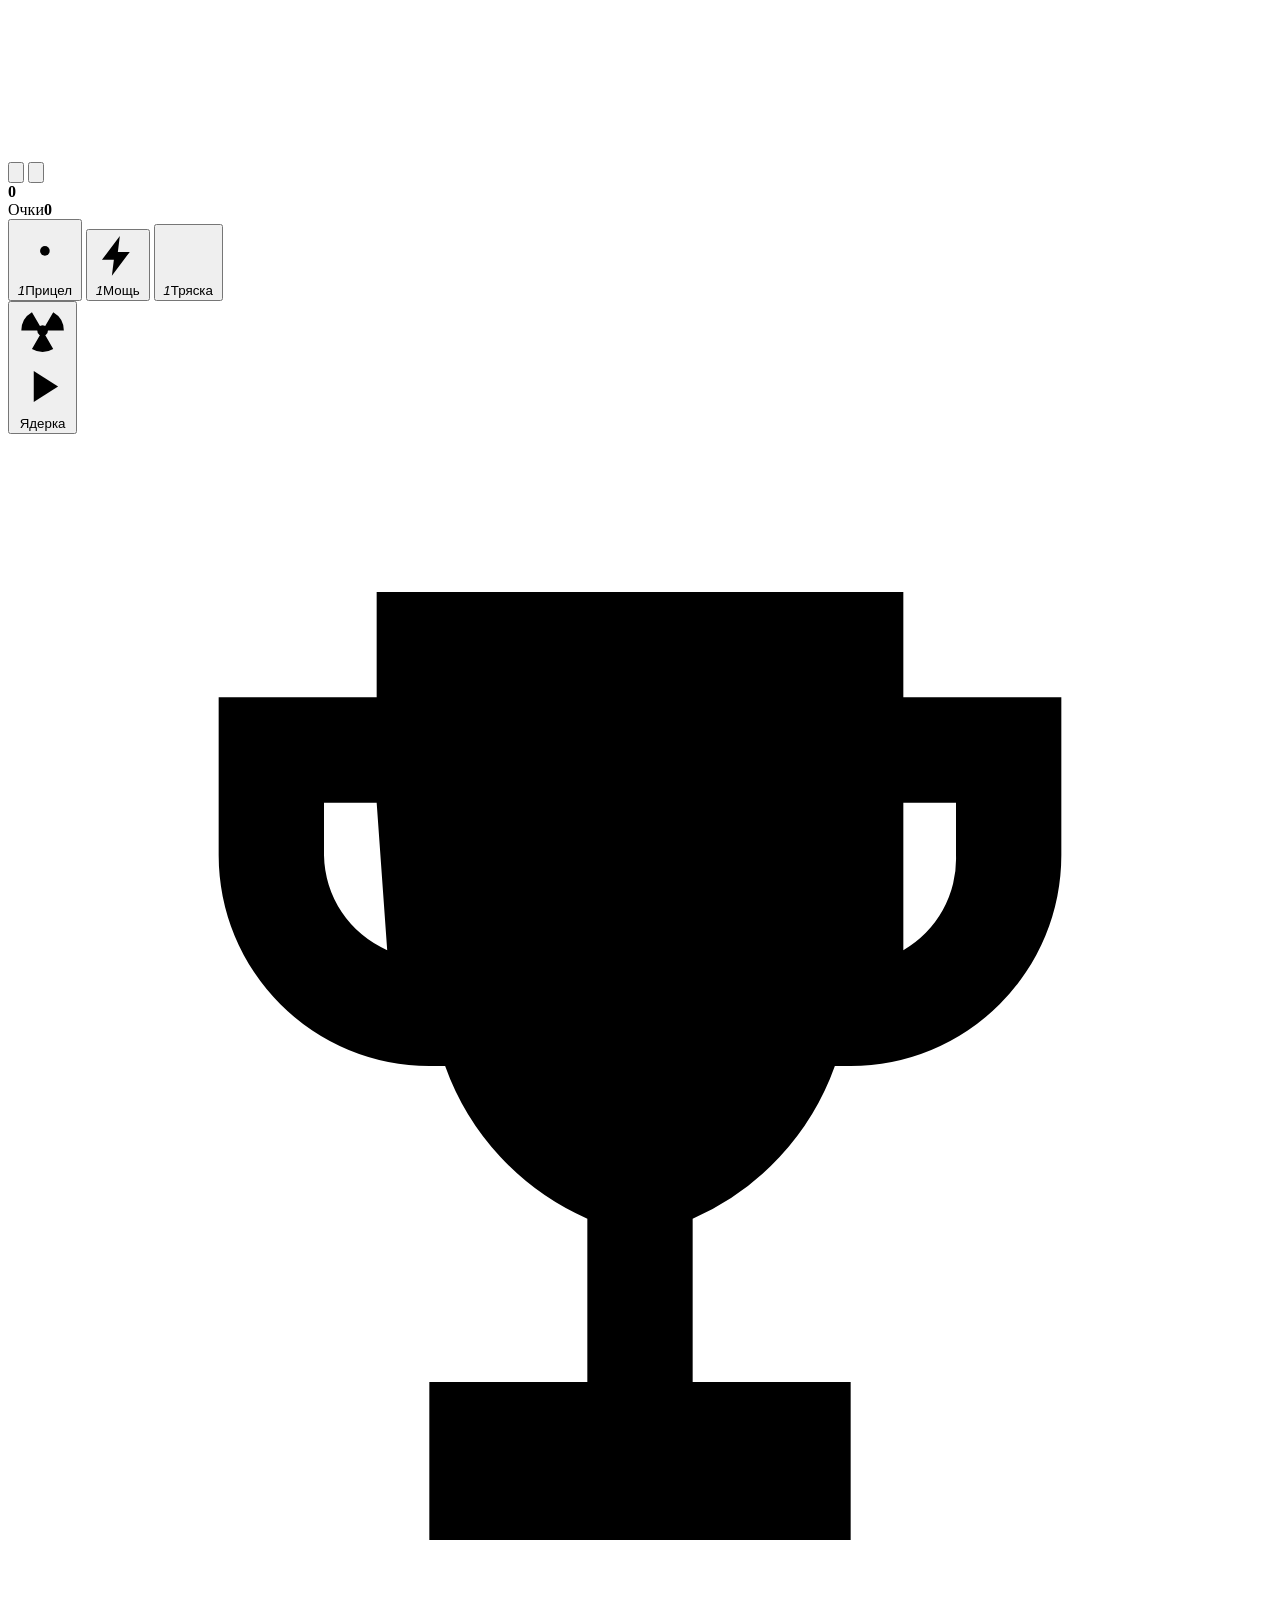
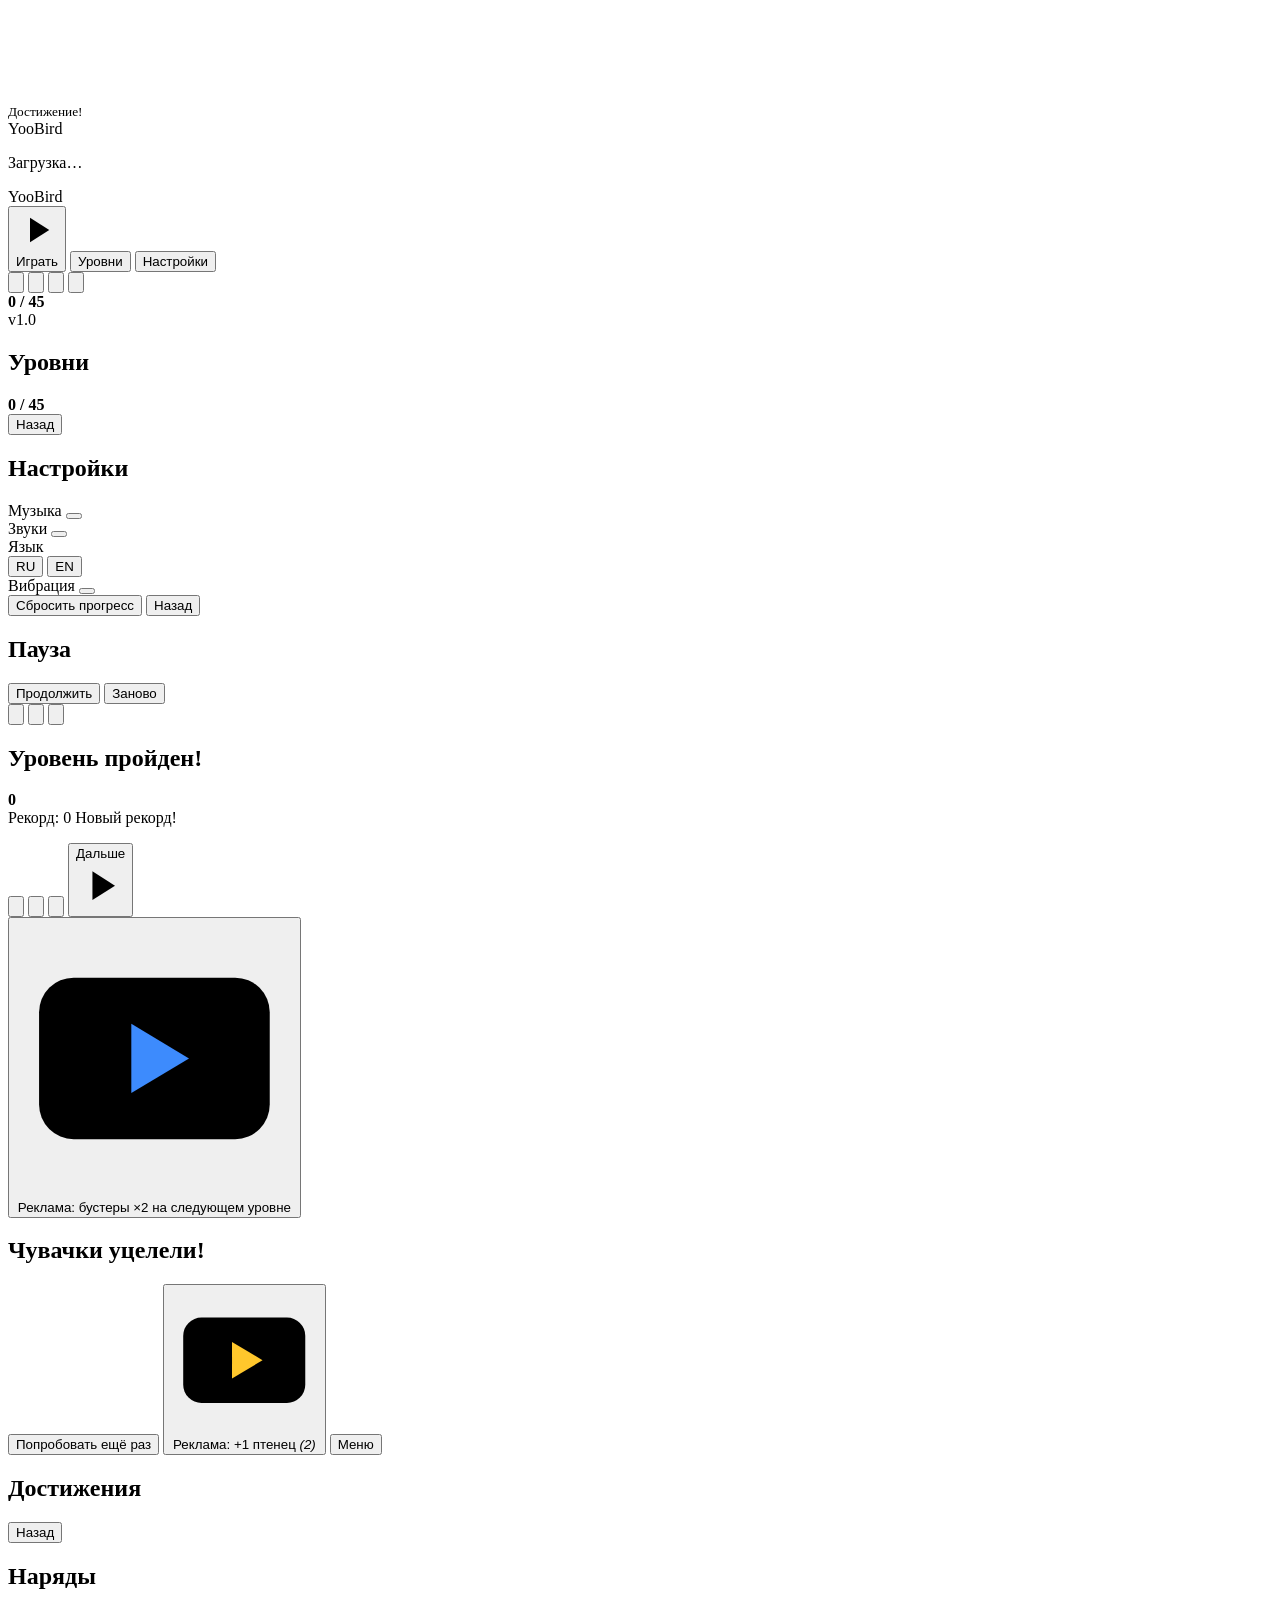
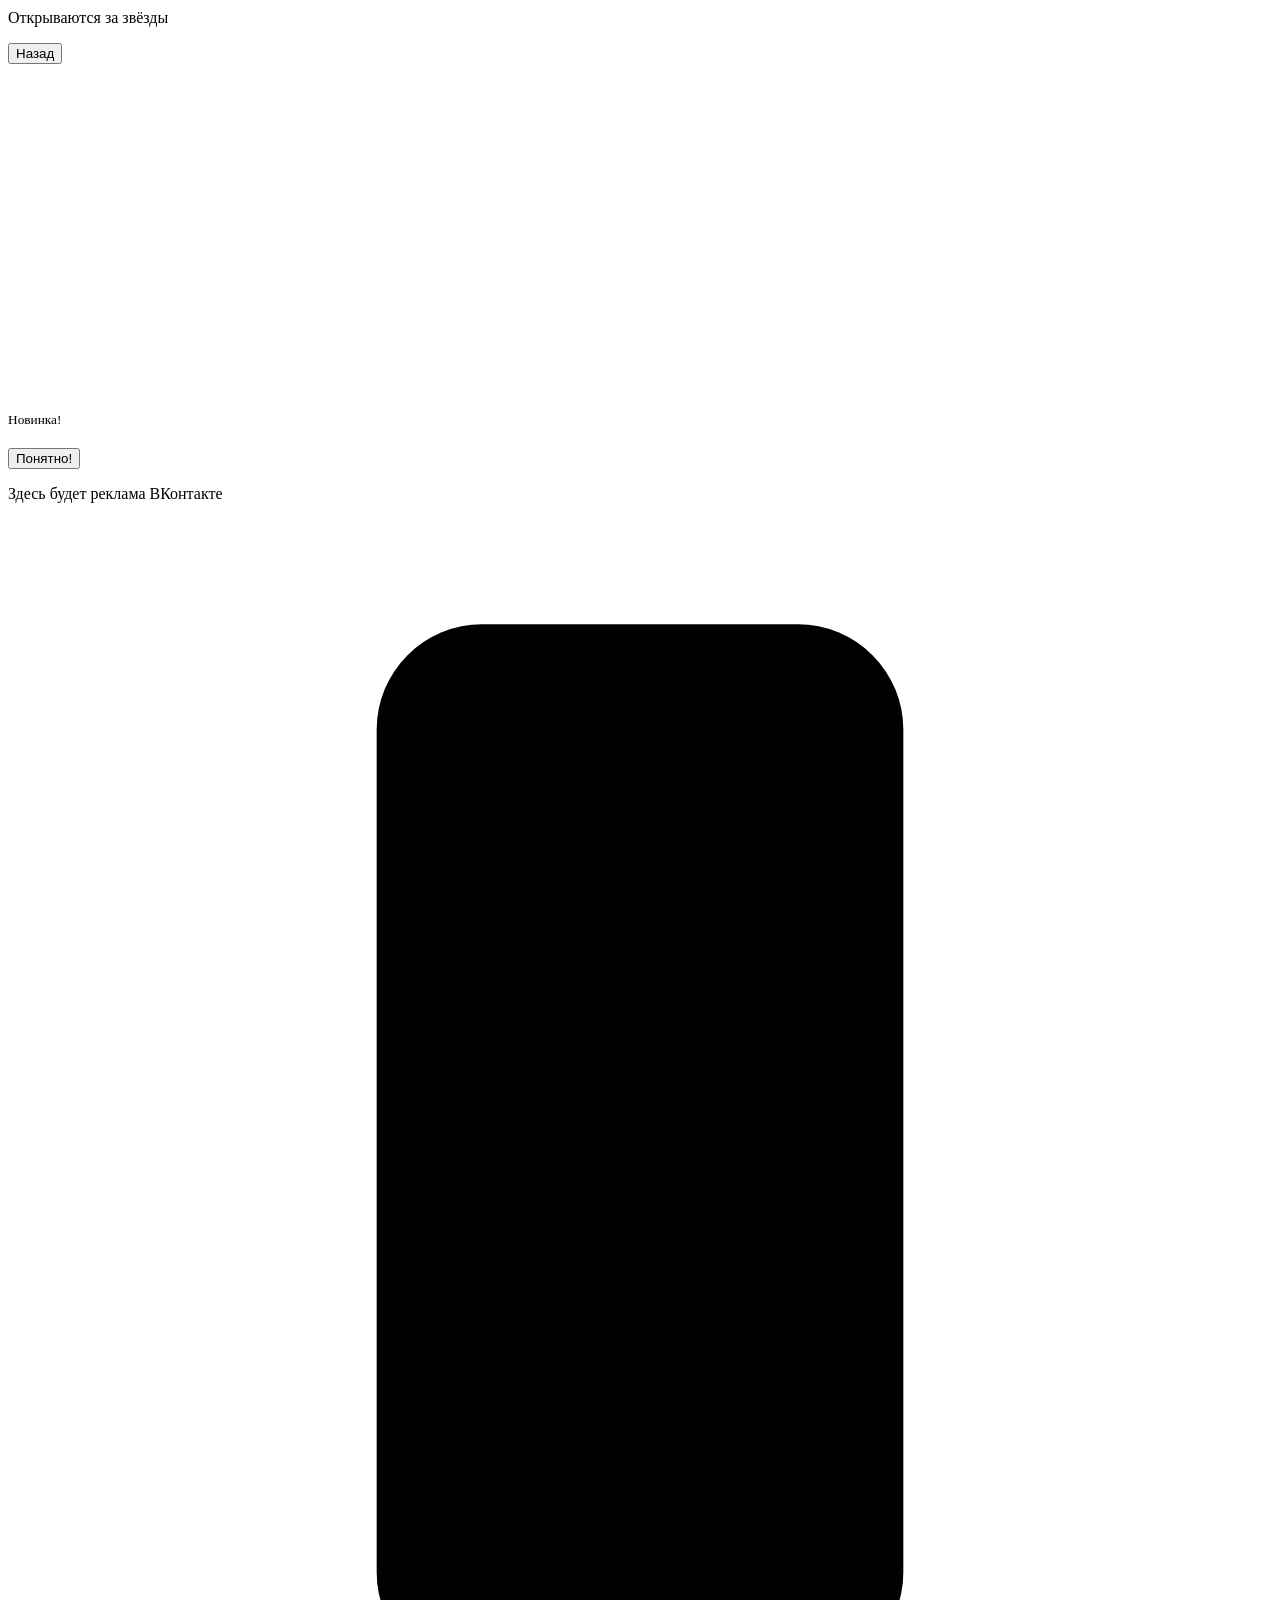
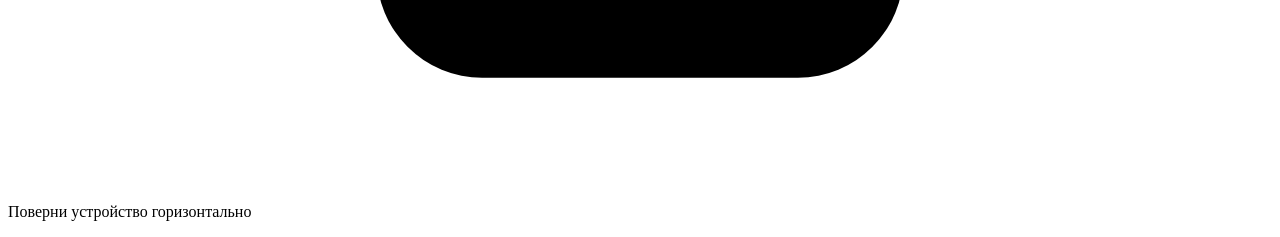
==== commit 673007ce: "Add files via upload" ====
--- a/index.html
+++ b/index.html
@@ -152,6 +152,10 @@
           <button class="icon-btn big vk-only hidden" data-action="share" aria-label="Поделиться"><svg viewBox="0 0 24 24"><path d="M18 16a3 3 0 0 0-2.4 1.2l-6.7-3.5a3 3 0 0 0 0-1.4l6.7-3.5A3 3 0 1 0 15 7c0 .2 0 .5.1.7L8.4 11.2a3 3 0 1 0 0 3.6l6.7 3.5A3 3 0 1 0 18 16z"/></svg></button>
           <button class="btn btn-next" data-action="next" id="btn-next"><span data-i18n="next">Дальше</span><svg viewBox="0 0 24 24"><path d="M8 5v14l11-7z"/></svg></button>
         </div>
+        <button class="btn btn-ad btn-small" data-action="ad-boost" id="btn-boost-ad">
+          <svg viewBox="0 0 24 24"><rect x="2" y="5" width="20" height="14" rx="3"/><path d="M10 9v6l5-3z" fill="#3D8BFD"/></svg>
+          <span data-i18n="adBoost">Реклама: бустеры ×2 на следующем уровне</span>
+        </button>
       </div>
     </section>
 
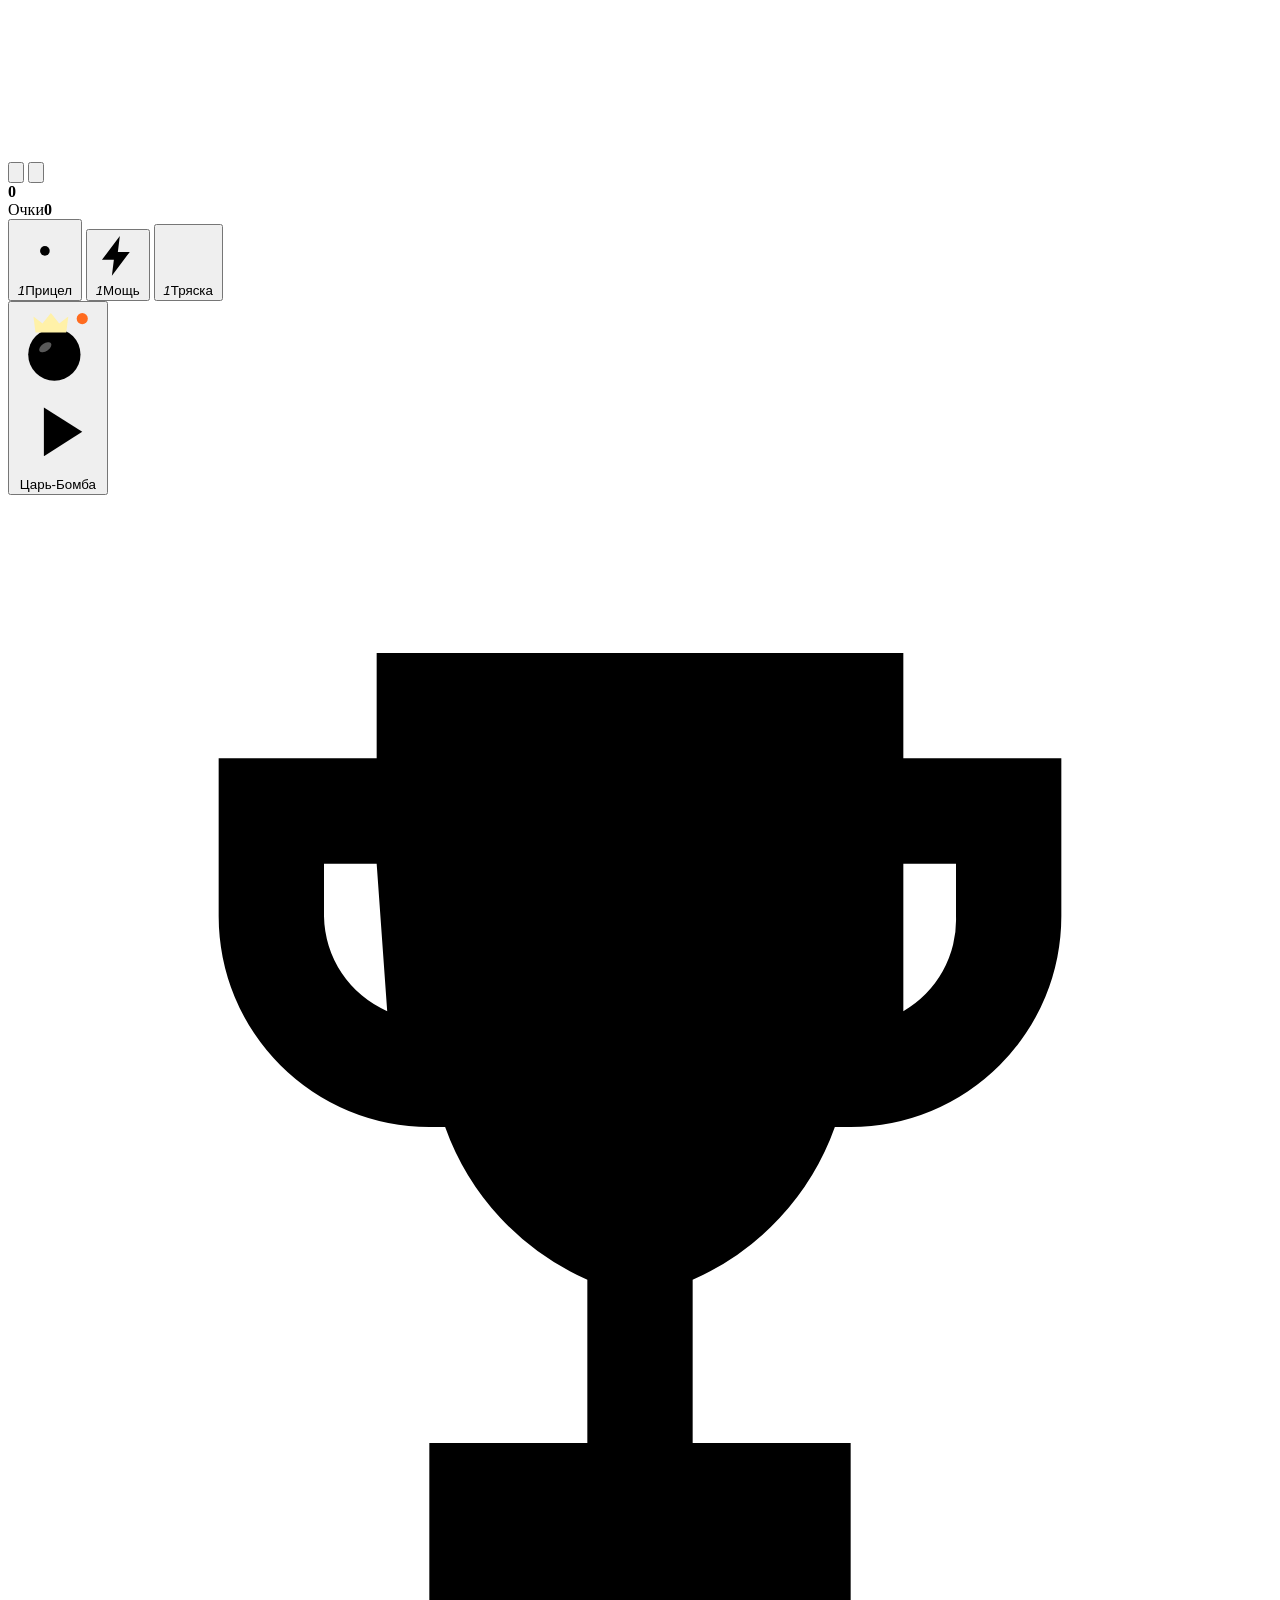
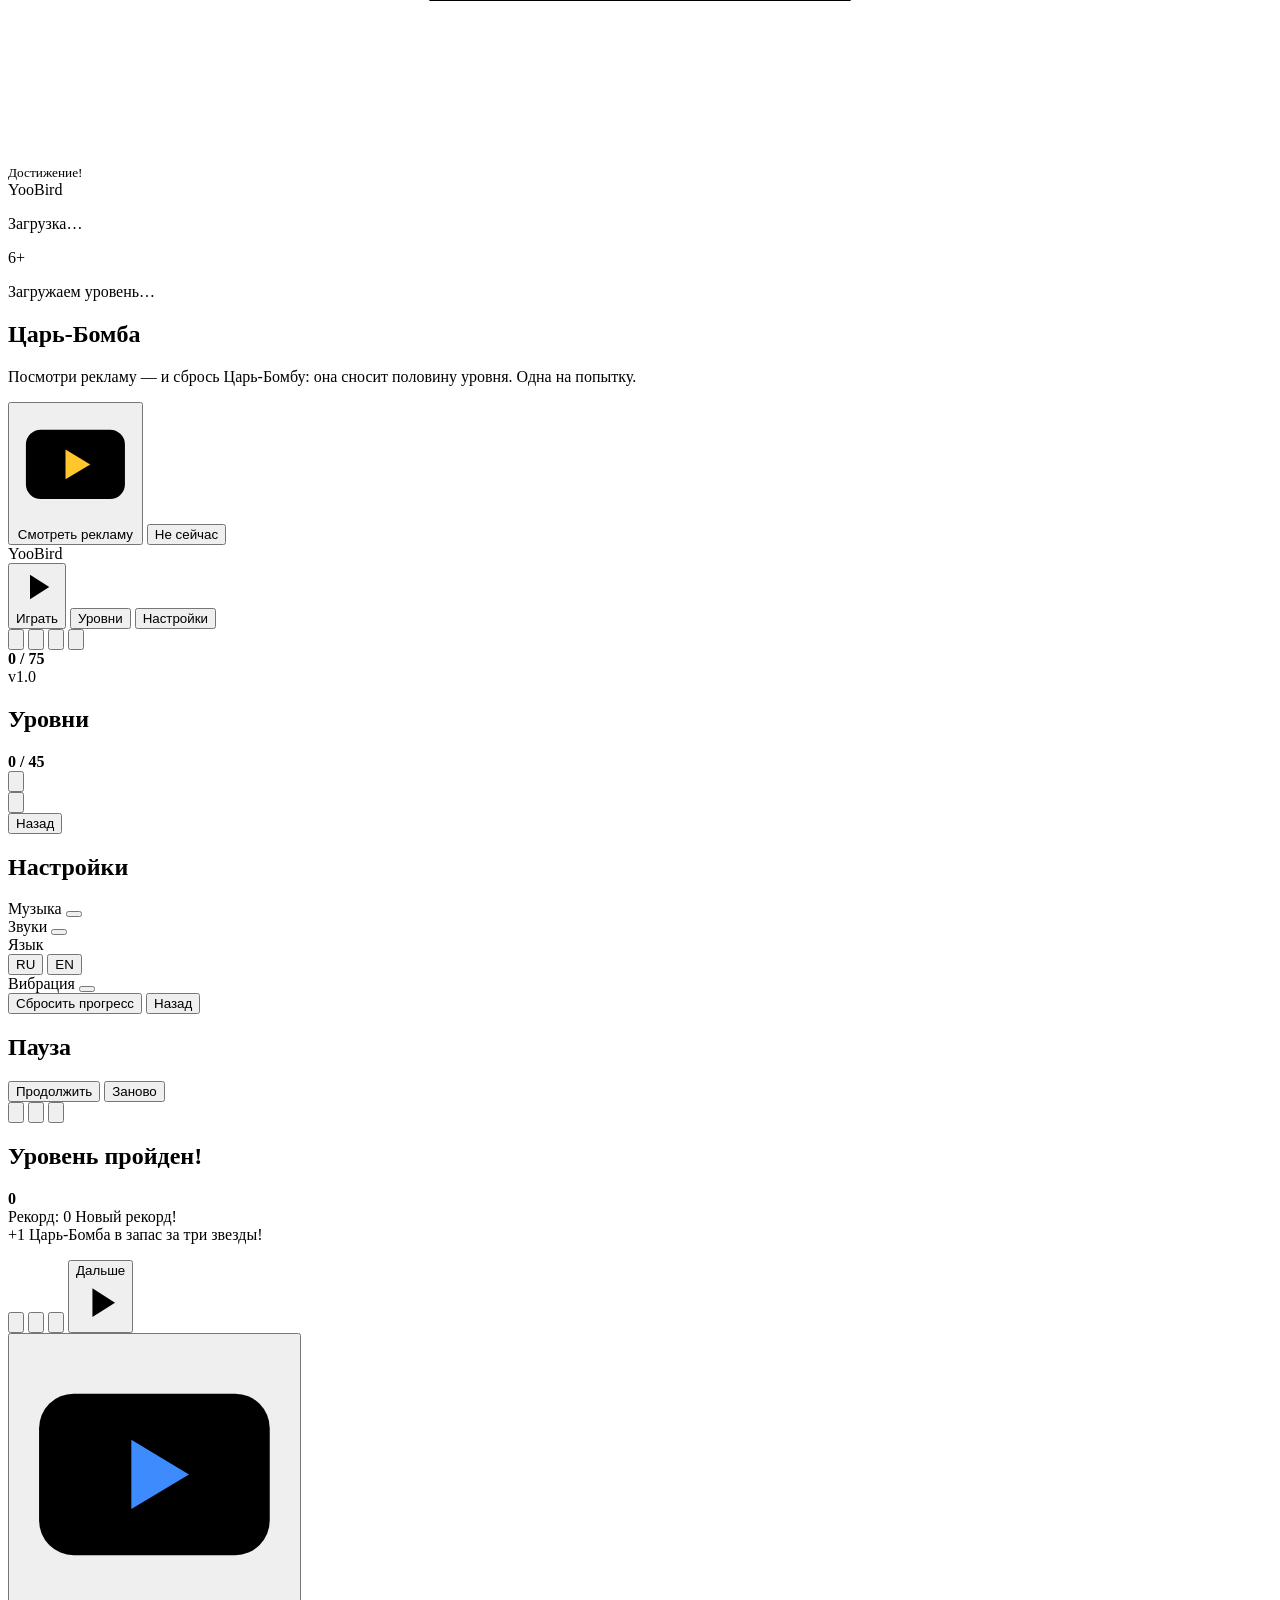
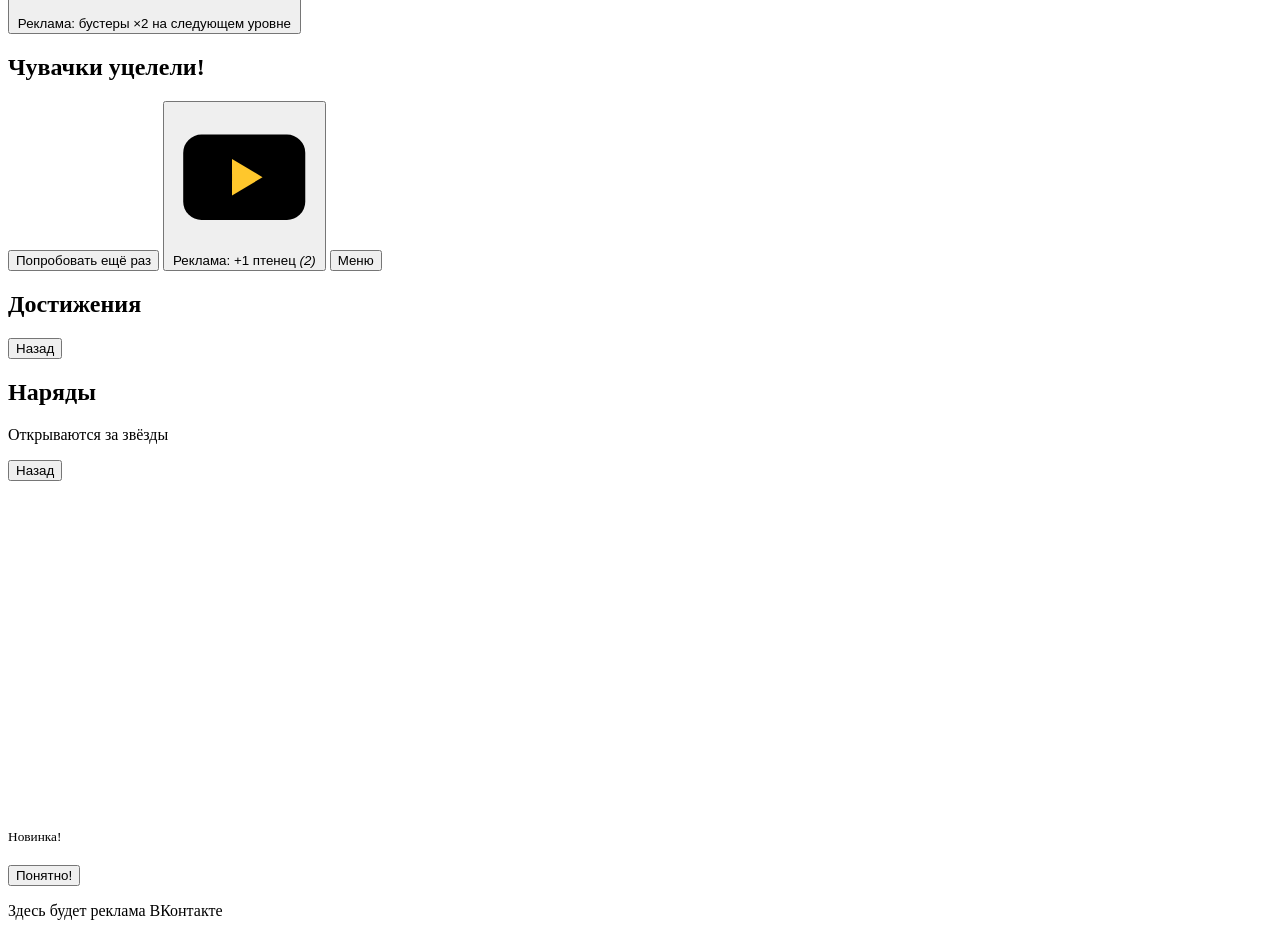
==== commit af8aa4a0: "Add files via upload" ====
--- a/index.html
+++ b/index.html
@@ -42,10 +42,11 @@
     </div>
 
     <!-- Ядерка: за просмотр рекламы, одна на попытку -->
-    <button id="nuke-btn" class="hidden" data-action="nuke" aria-label="Ядерный удар">
-      <svg viewBox="0 0 24 24" class="tre"><circle cx="12" cy="12" r="2.4"/><path d="M12 12L7.2 3.7A9.6 9.6 0 0 0 2.4 12zM12 12h9.6a9.6 9.6 0 0 0-4.8-8.3zM12 12l-4.8 8.3a9.6 9.6 0 0 0 9.6 0z"/></svg>
+    <button id="nuke-btn" class="hidden" data-action="nuke" aria-label="Царь-Бомба">
+      <svg viewBox="0 0 24 24" class="tre"><circle cx="11" cy="14.5" r="7.5"/><path d="M5.6 8.2 5 3.6l2.6 2L10 2.6l2.4 3 2.6-2-.6 4.6z" fill="#FFF1A8"/><path d="M16.4 9.4c1.6-1.4 2.6-2.8 2.4-4.4" fill="none" stroke-width="1.8" stroke-linecap="round"/><circle cx="19" cy="4.2" r="1.6" fill="#FF6B1F"/><ellipse cx="8.4" cy="12.4" rx="2" ry="1.1" fill="rgba(255,255,255,.35)" transform="rotate(-35 8.4 12.4)"/></svg>
       <b class="ad-badge"><svg viewBox="0 0 24 24"><path d="M8 5v14l11-7z"/></svg></b>
-      <span data-i18n="bNuke">Ядерка</span>
+      <b class="stock-badge" id="nuke-stock"></b>
+      <span data-i18n="bNuke">Царь-Бомба</span>
     </button>
 
     <div id="toast" class="hidden"></div>
@@ -58,6 +59,27 @@
       <div class="loader"><span></span></div>
       <p class="muted" data-i18n="loading">Загрузка…</p>
       <p class="tip" id="load-tip"></p>
+      <div class="age-mark" aria-label="Возрастное ограничение 6+">6+</div>
+    </section>
+
+    <!-- Переход между уровнями: явная загрузка (межстраничная реклама показывается только здесь) -->
+    <section id="screen-transit" class="screen hidden">
+      <div class="loader"><span></span></div>
+      <p class="muted" data-i18n="loadingLevel">Загружаем уровень…</p>
+    </section>
+
+    <!-- Ядерка за рекламу: перед показом прямо говорим, что получит игрок -->
+    <section id="screen-nuke" class="screen modal hidden">
+      <div class="panel">
+        <h2 class="title" data-i18n="nukeTitle">Царь-Бомба</h2>
+        <p class="muted" data-i18n="nukeDesc">Посмотри рекламу — и сбрось Царь-Бомбу: она сносит половину уровня. Одна на попытку.</p>
+        <p class="tip" id="nuke-offer-how"></p>
+        <button class="btn btn-ad btn-big" data-action="nuke-ad">
+          <svg viewBox="0 0 24 24"><rect x="2" y="5" width="20" height="14" rx="3"/><path d="M10 9v6l5-3z" fill="#FFC72C"/></svg>
+          <span data-i18n="nukeWatch">Смотреть рекламу</span>
+        </button>
+        <button class="btn btn-small" data-action="nuke-cancel"><span data-i18n="nukeCancel">Не сейчас</span></button>
+      </div>
     </section>
 
     <!-- Главное меню -->
@@ -75,7 +97,7 @@
         <button class="icon-btn big" data-action="wardrobe" aria-label="Наряды"><svg viewBox="0 0 24 24"><path d="M7 4h10v10h4v4H3v-4h4z"/></svg></button>
         <button class="icon-btn big vk-only hidden" data-action="share" aria-label="Поделиться"><svg viewBox="0 0 24 24"><path d="M18 16a3 3 0 0 0-2.4 1.2l-6.7-3.5a3 3 0 0 0 0-1.4l6.7-3.5A3 3 0 1 0 15 7c0 .2 0 .5.1.7L8.4 11.2a3 3 0 1 0 0 3.6l6.7 3.5A3 3 0 1 0 18 16z"/></svg></button>
         <button class="icon-btn big vk-only hidden" data-action="favorite" aria-label="В избранное"><svg viewBox="0 0 24 24"><path d="M12 2l3 6.6 7.1.8-5.3 4.8 1.5 7-6.3-3.6-6.3 3.6 1.5-7L1.9 9.4 9 8.6z"/></svg></button>
-        <div class="total-stars"><i></i><b class="ts-val">0 / 45</b></div>
+        <div class="total-stars"><i></i><b class="ts-val">0 / 75</b></div>
       </div>
       <div class="version">v1.0</div>
     </section>
@@ -83,6 +105,11 @@
     <!-- Выбор уровня -->
     <section id="screen-levels" class="screen hidden">
       <div class="levels-head"><h2 class="title" data-i18n="levels">Уровни</h2><div class="total-stars"><i></i><b class="ts-val">0 / 45</b></div></div>
+      <div class="world-bar">
+        <button class="icon-btn world-arrow" id="world-prev" data-action="world-prev" aria-label="Предыдущий мир"><svg viewBox="0 0 24 24"><path d="M15 5l-7 7 7 7z"/></svg></button>
+        <div class="world-title"><b id="world-name"></b><span class="world-dots"><i></i><i></i></span></div>
+        <button class="icon-btn world-arrow" id="world-next" data-action="world-next" aria-label="Следующий мир"><svg viewBox="0 0 24 24"><path d="M9 5l7 7-7 7z"/></svg></button>
+      </div>
       <div id="level-grid" class="level-grid"></div>
       <button class="btn btn-small" data-action="back"><span data-i18n="back">Назад</span></button>
     </section>
@@ -145,6 +172,7 @@
         <div class="muted"><span data-i18n="best">Рекорд</span>: <span id="win-best">0</span> <span id="win-record" class="badge hidden" data-i18n="newRecord">Новый рекорд!</span></div>
         <div class="win-stats" id="win-stats"></div>
         <div class="muted" id="win-next"></div>
+        <div class="badge win-nuke hidden" id="win-nuke" data-i18n="nukeEarned">+1 Царь-Бомба в запас за три звезды!</div>
         <p id="win-alldone" class="muted hidden" data-i18n="allDone"></p>
         <div class="row-btns">
           <button class="icon-btn big" data-action="menu" aria-label="Меню"><svg viewBox="0 0 24 24"><path d="M3 11l9-8 9 8v10h-6v-6H9v6H3z"/></svg></button>
@@ -212,10 +240,6 @@
       </div>
     </div>
 
-    <div id="rotate">
-      <svg viewBox="0 0 24 24"><rect x="7" y="2" width="10" height="20" rx="2"/><path d="M20 12a8 8 0 0 1-4 6.9M4 12a8 8 0 0 1 4-6.9" fill="none"/></svg>
-      <p data-i18n="rotate">Поверни устройство горизонтально</p>
-    </div>
   </div>
 
   <script src="js/lib/vk-bridge.min.js"></script>
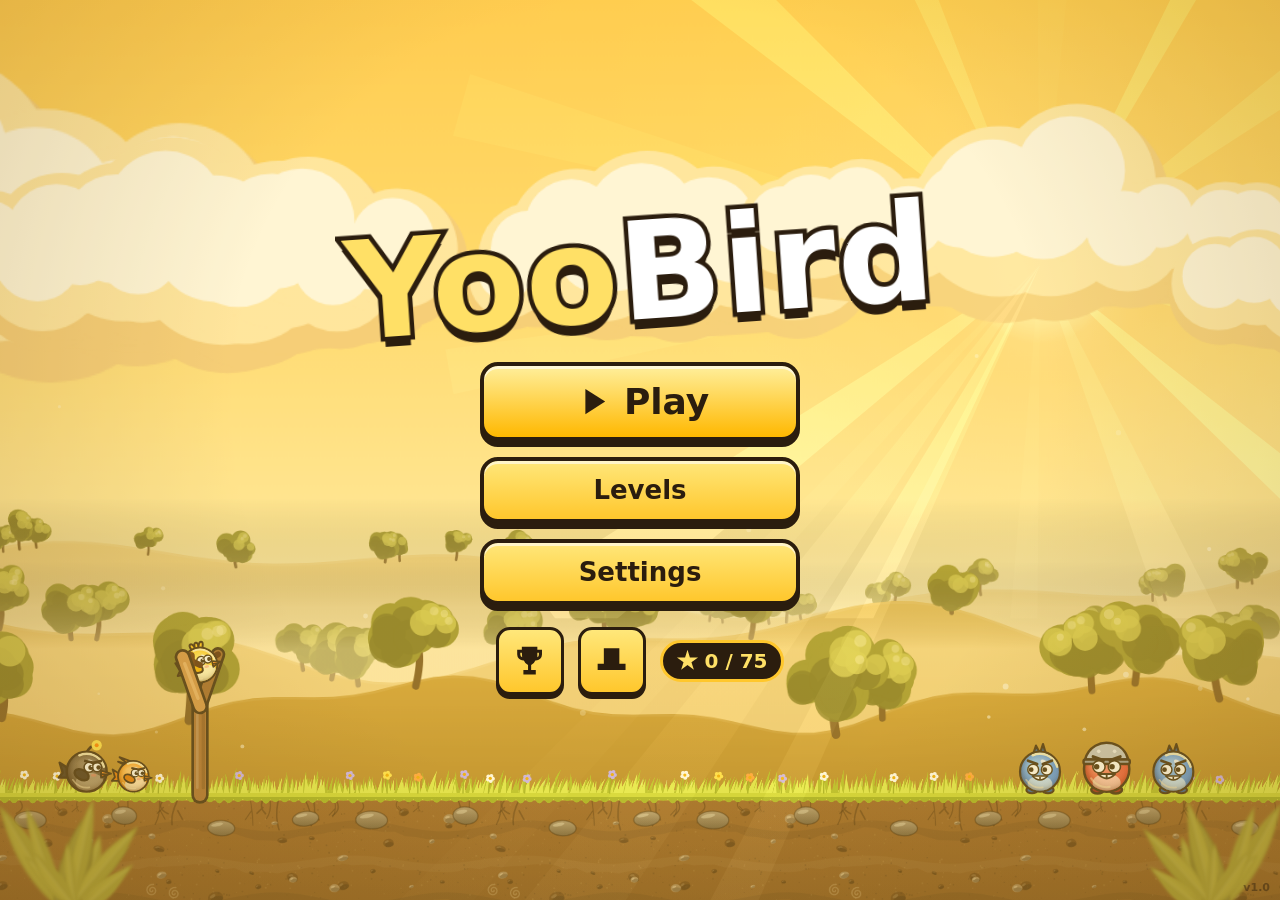
==== commit 2391c61f: "Update index.htmlFix asset paths in index.html" ====
--- a/index.html
+++ b/index.html
@@ -5,7 +5,7 @@
   <meta name="viewport" content="width=device-width, initial-scale=1, maximum-scale=1, user-scalable=no, viewport-fit=cover">
   <meta name="theme-color" content="#FFC72C">
   <title>YooBird</title>
-  <link rel="stylesheet" href="css/style.css">
+  <link rel="stylesheet" href="style.css">
 </head>
 <body>
   <div id="app">
@@ -242,15 +242,15 @@
 
   </div>
 
-  <script src="js/lib/vk-bridge.min.js"></script>
-  <script src="js/lib/matter.min.js"></script>
-  <script src="js/sim.js"></script>
-  <script src="js/levels.js"></script>
-  <script src="js/i18n.js"></script>
-  <script src="js/audio.js"></script>
-  <script src="js/platform.js"></script>
-  <script src="js/render.js"></script>
-  <script src="js/game.js"></script>
-  <script src="js/ui.js"></script>
+  <script src="vk-bridge.min.js"></script>
+  <script src="matter.min.js"></script>
+  <script src="sim.js"></script>
+  <script src="levels.js"></script>
+  <script src="i18n.js"></script>
+  <script src="audio.js"></script>
+  <script src="platform.js"></script>
+  <script src="render.js"></script>
+  <script src="game.js"></script>
+  <script src="ui.js"></script>
 </body>
 </html>
--- a/style.css
+++ b/style.css
@@ -0,0 +1,446 @@
+/* YooBird — стили. Палитра интерфейса задана переменными ниже. */
+:root {
+  --yellow: #FFC72C;
+  --yellow-hi: #FFE066;
+  --yellow-pale: #FFF6D6;
+  --orange: #FF9A1F;
+  --dark: #2B1D0E;
+  --dark-2: #5A3B12;
+  --panel: #FFF3C4;
+  --ok: #7BC043;
+  --ad: #3D8BFD;
+  --font: "Trebuchet MS", "Arial Rounded MT Bold", "Segoe UI", system-ui, -apple-system, Roboto, sans-serif;
+}
+
+* { box-sizing: border-box; margin: 0; padding: 0; -webkit-tap-highlight-color: transparent; }
+html, body {
+  width: 100%; height: 100%; overflow: hidden; background: #FFD95A;
+  font-family: var(--font); color: var(--dark);
+  user-select: none; -webkit-user-select: none; -webkit-touch-callout: none;
+  touch-action: none; overscroll-behavior: none;
+}
+#app { position: fixed; inset: 0; }
+canvas#game { position: absolute; inset: 0; display: block; touch-action: none; }
+.hidden { display: none !important; }
+
+/* ---------- Экраны ---------- */
+.screen {
+  position: absolute; inset: 0; z-index: 10;
+  display: flex; flex-direction: column; align-items: center; justify-content: center;
+  gap: clamp(10px, 2.4vmin, 22px); padding: 16px;
+}
+#screen-loading { background: radial-gradient(circle at 50% 35%, #FFF1A8, #FFC72C 70%); }
+#screen-menu, #screen-levels { background: rgba(255, 214, 80, 0.25); }
+.modal { background: rgba(43, 29, 14, 0.55); z-index: 20; }
+
+.logo {
+  font-weight: 900; font-size: clamp(56px, 15vmin, 150px); letter-spacing: 1px; line-height: 1;
+  color: var(--yellow-hi);
+  -webkit-text-stroke: clamp(4px, 1vmin, 9px) var(--dark); paint-order: stroke fill;
+  text-shadow: 0 clamp(5px, 1.2vmin, 10px) 0 var(--dark);
+  transform: rotate(-4deg);
+  animation: logo-bob 3s ease-in-out infinite;
+}
+.logo span { color: #fff; }
+@keyframes logo-bob { 50% { transform: rotate(-2deg) translateY(-6px); } }
+
+.title {
+  font-size: clamp(24px, 5.5vmin, 44px); font-weight: 900; color: var(--yellow-hi); text-align: center;
+  -webkit-text-stroke: 5px var(--dark); paint-order: stroke fill;
+}
+.muted { color: var(--dark-2); font-weight: 700; font-size: clamp(13px, 2.6vmin, 18px); text-align: center; }
+
+.menu-col { display: flex; flex-direction: column; gap: clamp(10px, 2vmin, 16px); align-items: stretch; min-width: min(320px, calc(var(--vw, 1vw) * 70)); }
+
+/* ---------- Кнопки ---------- */
+.btn {
+  display: inline-flex; align-items: center; justify-content: center; gap: 10px;
+  font-family: var(--font); font-weight: 900; font-size: clamp(17px, 3.6vmin, 26px); color: var(--dark);
+  background: linear-gradient(#FFE77A, var(--yellow));
+  border: 4px solid var(--dark); border-radius: 18px;
+  padding: clamp(8px, 1.8vmin, 14px) clamp(18px, 4vmin, 34px);
+  box-shadow: 0 6px 0 var(--dark), inset 0 3px 0 rgba(255, 255, 255, 0.6);
+  cursor: pointer; transition: transform 0.06s, box-shadow 0.06s;
+}
+.btn:active { transform: translateY(4px); box-shadow: 0 2px 0 var(--dark), inset 0 3px 0 rgba(255, 255, 255, 0.6); }
+.btn svg { width: 1.2em; height: 1.2em; fill: var(--dark); }
+.btn-big { font-size: clamp(22px, 5vmin, 36px); background: linear-gradient(#FFEF9C, #FFB800); }
+.btn-small { font-size: clamp(14px, 2.8vmin, 20px); padding: 8px 22px; }
+.btn-ad { background: linear-gradient(#78B2FF, var(--ad)); color: #fff; }
+.btn-ad svg { fill: #fff; }
+.btn-next { background: linear-gradient(#B8E986, var(--ok)); }
+
+.icon-btn {
+  width: clamp(40px, 8vmin, 56px); height: clamp(40px, 8vmin, 56px);
+  display: inline-flex; align-items: center; justify-content: center;
+  background: linear-gradient(#FFE77A, var(--yellow)); border: 3px solid var(--dark); border-radius: 14px;
+  box-shadow: 0 4px 0 var(--dark); cursor: pointer;
+}
+.icon-btn:active { transform: translateY(3px); box-shadow: 0 1px 0 var(--dark); }
+.icon-btn svg { width: 60%; height: 60%; fill: var(--dark); stroke: var(--dark); stroke-width: 0; }
+.icon-btn svg .wave { stroke-width: 2.2; stroke-linecap: round; }
+.icon-btn svg path[d^="M9 18"] { fill: none; stroke-width: 2.2; }
+.icon-btn.big { width: clamp(52px, 10vmin, 68px); height: clamp(52px, 10vmin, 68px); }
+.icon-btn.off { background: linear-gradient(#E8DCC0, #C9B990); position: relative; }
+.icon-btn.off::after {
+  content: ""; position: absolute; width: 70%; height: 4px; background: #D43A2A; border-radius: 2px; transform: rotate(-45deg);
+  box-shadow: 0 0 0 2px var(--dark);
+}
+
+/* ---------- Панели ---------- */
+.panel {
+  background: var(--panel); border: 5px solid var(--dark); border-radius: 26px;
+  box-shadow: 0 10px 0 var(--dark), inset 0 0 0 6px #FFE27A;
+  padding: clamp(16px, 3.5vmin, 30px) clamp(20px, 5vmin, 44px);
+  display: flex; flex-direction: column; align-items: stretch; gap: clamp(10px, 2vmin, 16px);
+  min-width: min(380px, calc(var(--vw, 1vw) * 88)); max-width: calc(var(--vw, 1vw) * 92); max-height: calc(var(--vh, 1vh) * 94); overflow: auto;
+  animation: pop-in 0.25s cubic-bezier(.2, 1.6, .5, 1);
+}
+@keyframes pop-in { from { transform: scale(0.7); opacity: 0; } }
+.row { display: flex; align-items: center; justify-content: space-between; gap: 20px; font-weight: 900; font-size: clamp(16px, 3.2vmin, 22px); }
+.row-btns { display: flex; gap: 12px; justify-content: center; align-items: center; flex-wrap: wrap; }
+
+.toggle { width: 74px; height: 40px; border-radius: 20px; border: 3px solid var(--dark); background: #CDBF9A; position: relative; cursor: pointer; transition: background 0.15s; }
+.toggle i { position: absolute; top: 3px; left: 3px; width: 28px; height: 28px; border-radius: 50%; background: #fff; border: 3px solid var(--dark); transition: left 0.15s; }
+.toggle.on { background: var(--ok); }
+.toggle.on i { left: 37px; }
+
+.seg { display: flex; border: 3px solid var(--dark); border-radius: 12px; overflow: hidden; }
+.seg button { font-family: var(--font); font-weight: 900; font-size: 16px; padding: 6px 14px; border: 0; background: #F3E3B0; color: var(--dark); cursor: pointer; }
+.seg button + button { border-left: 3px solid var(--dark); }
+.seg button.active { background: var(--yellow); }
+
+/* ---------- Уровни ---------- */
+.level-grid { display: grid; grid-template-columns: repeat(8, auto); gap: clamp(8px, 1.8vmin, 18px); justify-content: center; }
+.level-card {
+  width: clamp(64px, min(calc(var(--vw, 1vw) * 10.4), calc(var(--vh, 1vh) * 22)), 138px); aspect-ratio: 1 / 1.05; border-width: 4px; border-radius: 20px;
+  background: linear-gradient(#FFF1A8, var(--yellow)); border: 5px solid var(--dark); border-radius: 24px;
+  box-shadow: 0 8px 0 var(--dark); cursor: pointer; font-family: var(--font); color: var(--dark);
+  display: flex; flex-direction: column; align-items: center; justify-content: center; gap: 4px; position: relative;
+}
+.level-card:active { transform: translateY(5px); box-shadow: 0 3px 0 var(--dark); }
+.level-card .num { font-size: clamp(26px, 6.5vmin, 54px); font-weight: 900; -webkit-text-stroke: 3px var(--dark); color: #fff; paint-order: stroke fill; line-height: 1; }
+.level-card .name { font-weight: 900; font-size: clamp(8.5px, 1.75vmin, 14px); text-align: center; line-height: 1.1; padding: 0 3px; max-width: 100%; overflow-wrap: anywhere; }
+.level-card .mini-stars { display: flex; gap: 3px; }
+.level-card .mini-stars i { width: clamp(13px, 2.8vmin, 22px); height: clamp(13px, 2.8vmin, 22px); background: rgba(43,29,14,0.22); clip-path: var(--star); }
+.level-card .mini-stars i.on { background: #FF8A00; }
+.level-card.locked { background: linear-gradient(#E5DAC0, #C3B48E); cursor: not-allowed; }
+.level-card.locked .num { opacity: 0.35; }
+.level-card .lock { position: absolute; width: 40%; height: 40%; fill: var(--dark); opacity: 0.85; top: 22%; }
+
+/* ---------- Звёзды ---------- */
+:root { --star: polygon(50% 0%, 61% 35%, 98% 35%, 68% 57%, 79% 91%, 50% 70%, 21% 91%, 32% 57%, 2% 35%, 39% 35%); }
+.stars { display: flex; justify-content: center; align-items: flex-end; gap: 6px; }
+.stars i { width: clamp(52px, 11vmin, 84px); height: clamp(52px, 11vmin, 84px); background: var(--dark); clip-path: var(--star); position: relative; }
+.stars i:nth-child(2) { width: clamp(64px, 14vmin, 104px); height: clamp(64px, 14vmin, 104px); margin-bottom: 10px; }
+.stars i::after { content: ""; position: absolute; inset: 12%; clip-path: var(--star); background: #D8C9A0; }
+.stars i.on::after { background: linear-gradient(#FFF6B0, #FFC400); animation: star-pop 0.35s cubic-bezier(.2, 1.8, .5, 1); }
+@keyframes star-pop { from { transform: scale(0.2); } }
+.result-score { text-align: center; font-size: clamp(30px, 7vmin, 52px); font-weight: 900; color: #fff; -webkit-text-stroke: 5px var(--dark); paint-order: stroke fill; }
+.badge { background: var(--orange); color: #fff; border-radius: 8px; padding: 2px 8px; margin-left: 4px; }
+
+/* ---------- HUD ---------- */
+#hud {
+  position: absolute; left: 0; right: 0; top: 0; z-index: 5;
+  display: flex; align-items: flex-start; justify-content: space-between; gap: 10px;
+  padding: max(10px, var(--sa-top, env(safe-area-inset-top))) max(12px, var(--sa-right, env(safe-area-inset-right))) 0 max(12px, var(--sa-left, env(safe-area-inset-left)));
+  pointer-events: none;
+}
+#hud > * { pointer-events: auto; }
+.hud-left { display: flex; gap: 10px; }
+.hud-title {
+  font-weight: 900; font-size: clamp(14px, 3vmin, 22px); background: var(--panel); border: 3px solid var(--dark);
+  border-radius: 14px; padding: 6px 14px; box-shadow: 0 4px 0 var(--dark); white-space: nowrap; pointer-events: none !important;
+}
+.hud-score {
+  display: flex; flex-direction: column; align-items: flex-end; font-weight: 900; font-size: clamp(11px, 2vmin, 14px); pointer-events: none !important;
+}
+.hud-score b { font-size: clamp(22px, 5vmin, 38px); color: #fff; -webkit-text-stroke: 4px var(--dark); paint-order: stroke fill; line-height: 1; }
+
+#toast {
+  position: absolute; left: 50%; top: clamp(64px, 14vmin, 100px); transform: translateX(-50%); z-index: 6;
+  background: var(--dark); color: var(--yellow-hi); font-weight: 900; font-size: clamp(14px, 3vmin, 22px);
+  padding: 10px 20px; border-radius: 14px; border: 3px solid var(--yellow); max-width: calc(var(--vw, 1vw) * 90); text-align: center;
+  animation: toast-in 0.3s ease-out; pointer-events: none;
+}
+@keyframes toast-in { from { transform: translate(-50%, -20px); opacity: 0; } }
+
+.loader { width: min(320px, calc(var(--vw, 1vw) * 70)); height: 22px; border: 4px solid var(--dark); border-radius: 12px; background: var(--yellow-pale); overflow: hidden; }
+.loader span { display: block; height: 100%; width: 0; background: var(--orange); transition: width 0.3s; }
+
+#dev-ad { position: absolute; inset: 0; z-index: 50; background: rgba(0, 0, 0, 0.85); display: flex; align-items: center; justify-content: center; }
+.dev-ad-box { background: #fff; border-radius: 18px; padding: 30px 40px; text-align: center; font-weight: 900; font-size: 20px; display: flex; flex-direction: column; gap: 16px; }
+.dev-ad-bar { width: 260px; height: 12px; background: #ddd; border-radius: 6px; overflow: hidden; }
+.dev-ad-bar span { display: block; height: 100%; width: 0; background: var(--ad); }
+
+#rotate { position: absolute; inset: 0; z-index: 100; background: var(--yellow); display: none; flex-direction: column; align-items: center; justify-content: center; gap: 20px; font-weight: 900; font-size: 22px; text-align: center; padding: 30px; }
+#rotate svg { width: 90px; height: 90px; fill: none; stroke: var(--dark); stroke-width: 1.8; animation: rot 2s ease-in-out infinite; }
+@keyframes rot { 50% { transform: rotate(-90deg); } }
+/* Вертикальный телефон: игра поворачивается сама (Game.layout), заглушка «поверни устройство» не нужна */
+
+/* ---------- Бустеры ---------- */
+#boosters {
+  position: absolute; z-index: 5; display: flex; flex-direction: column; gap: clamp(6px, 1.4vmin, 12px);
+  left: max(12px, var(--sa-left, env(safe-area-inset-left))); top: calc(max(10px, var(--sa-top, env(safe-area-inset-top))) + clamp(52px, 10vmin, 70px));
+}
+.boost {
+  position: relative; width: clamp(44px, 8.5vmin, 62px); height: clamp(44px, 8.5vmin, 62px);
+  display: flex; flex-direction: column; align-items: center; justify-content: center; gap: 1px;
+  background: linear-gradient(#FFF3B8, #FFD54A); border: 3px solid var(--dark); border-radius: 50%;
+  box-shadow: 0 4px 0 var(--dark); cursor: pointer; font-family: var(--font); color: var(--dark);
+}
+.boost:active { transform: translateY(3px); box-shadow: 0 1px 0 var(--dark); }
+.boost svg { width: 46%; height: 46%; fill: var(--dark); stroke: var(--dark); stroke-width: 2.2; stroke-linecap: round; stroke-linejoin: round; }
+.boost span { font-size: clamp(7px, 1.4vmin, 10px); font-weight: 900; line-height: 1; }
+.boost i {
+  position: absolute; top: -6px; right: -6px; min-width: 20px; height: 20px; border-radius: 10px; padding: 0 4px;
+  background: var(--ok); color: #fff; font-style: normal; font-weight: 900; font-size: 12px; line-height: 15px; border: 2px solid var(--dark);
+}
+.boost.active { background: linear-gradient(#FFB36B, #FF7A00); box-shadow: 0 0 0 4px #fff, 0 4px 0 var(--dark); }
+.boost.used { filter: grayscale(1); opacity: 0.45; }
+.boost.used i { background: #9A8F78; }
+.boost.na { opacity: 0.6; }
+
+/* ---------- Ядерка ---------- */
+#nuke-btn {
+  position: absolute; z-index: 5;
+  right: max(14px, var(--sa-right, env(safe-area-inset-right))); bottom: max(14px, var(--sa-bottom, env(safe-area-inset-bottom)));
+  width: clamp(62px, 12vmin, 86px); height: clamp(62px, 12vmin, 86px); border-radius: 50%;
+  border: 4px solid var(--dark); background: radial-gradient(circle at 40% 35%, #FFF07A, #FFC400 55%, #F08A00);
+  box-shadow: 0 5px 0 var(--dark); cursor: pointer; font-family: var(--font); color: var(--dark);
+  display: flex; flex-direction: column; align-items: center; justify-content: center;
+  animation: nuke-lure 4s ease-in-out infinite;
+}
+#nuke-btn .tre { width: 54%; height: 54%; fill: var(--dark); stroke: var(--dark); animation: bomb-wobble 2.6s ease-in-out infinite; }
+@keyframes bomb-wobble { 0%, 100% { transform: rotate(-6deg); } 50% { transform: rotate(6deg); } }
+#nuke-btn span { font-size: clamp(7px, 1.4vmin, 10px); font-weight: 900; margin-top: -2px; white-space: nowrap; letter-spacing: -0.2px; }
+#nuke-btn .ad-badge {
+  position: absolute; top: -8px; left: -8px; width: 26px; height: 26px; border-radius: 50%; background: var(--ad); border: 2px solid var(--dark);
+  display: flex; align-items: center; justify-content: center;
+}
+#nuke-btn .ad-badge svg { width: 14px; height: 14px; fill: #fff; }
+#nuke-btn:active { transform: translateY(4px); box-shadow: 0 1px 0 var(--dark); }
+#nuke-btn.tempt { animation: nuke-lure 4s ease-in-out infinite, nuke-tempt 1.6s ease-in-out 2; }
+#nuke-btn.used { filter: grayscale(1); opacity: 0.35; animation: none; pointer-events: none; }
+#nuke-btn.used .tre { animation: none; }
+/* Мягкое «манящее» свечение: раз в несколько секунд, без мигания */
+@keyframes nuke-lure {
+  0%, 70%, 100% { box-shadow: 0 5px 0 var(--dark), 0 0 0 0 rgba(255,140,0,0); }
+  82% { box-shadow: 0 5px 0 var(--dark), 0 0 22px 8px rgba(255,150,0,0.55); }
+}
+@keyframes nuke-spin { to { transform: rotate(360deg); } }
+@keyframes nuke-tempt { 50% { transform: scale(1.12) rotate(-6deg); } }
+#btn-ad em { font-style: normal; opacity: 0.85; }
+@media (prefers-reduced-motion: reduce) { #nuke-btn, #nuke-btn .tre { animation: none !important; } }
+
+/* Подпись «Очки» читается и на ночном небе */
+.hud-score span { color: #fff; -webkit-text-stroke: 3px var(--dark); paint-order: stroke fill; }
+
+/* Блик пробегает по главной кнопке */
+.btn-big { position: relative; overflow: hidden; }
+.btn-big::after {
+  content: ""; position: absolute; top: 0; bottom: 0; left: -60%; width: 40%;
+  background: linear-gradient(100deg, transparent, rgba(255,255,255,0.75), transparent);
+  transform: skewX(-20deg); animation: btn-shine 3.2s ease-in-out infinite; pointer-events: none;
+}
+@keyframes btn-shine { 0%, 60% { left: -60%; } 100% { left: 130%; } }
+/* Плавное появление экранов */
+.screen:not(.hidden) { animation: screen-in 0.22s ease-out; }
+@keyframes screen-in { from { opacity: 0; } }
+.level-card:not(.locked):hover { filter: brightness(1.06); transform: translateY(-2px); }
+@media (prefers-reduced-motion: reduce) { .btn-big::after, .screen:not(.hidden) { animation: none; } }
+
+/* ================= Версия 1.0: заставка, достижения, наряды, карточки ================= */
+.panel { touch-action: pan-y; }
+.panel.wide { min-width: min(640px, calc(var(--vw, 1vw) * 92)); }
+.tip { font-size: clamp(12px, 2.3vmin, 16px); font-weight: 700; color: var(--dark-2); text-align: center; max-width: 520px; align-self: center; }
+.tip:not(:empty)::before { content: "💡 "; }
+#screen-loading .tip { margin-top: 6px; }
+
+/* Меню: ряд значков и счётчик звёзд */
+.menu-row { display: flex; gap: clamp(8px, 1.8vmin, 14px); align-items: center; justify-content: center; flex-wrap: wrap; }
+.total-stars { display: inline-flex; align-items: center; gap: 6px; background: var(--dark); color: var(--yellow-hi); font-weight: 900;
+  font-size: clamp(14px, 2.8vmin, 20px); padding: 6px 14px; border-radius: 999px; border: 3px solid var(--yellow); }
+.total-stars i { width: 1.1em; height: 1.1em; background: var(--yellow-hi); clip-path: var(--star); }
+.levels-head { display: flex; align-items: center; gap: 16px; }
+.version { position: absolute; right: 10px; bottom: 6px; font-size: 11px; font-weight: 700; color: rgba(43,29,14,0.45); }
+.btn-danger { background: linear-gradient(#FFB3A3, #F2674F); }
+
+/* Карточки уровней по времени суток */
+.level-card.w-sunset:not(.locked) { background: linear-gradient(#FFE0A8, #FF9A3C); }
+.level-card.w-dusk:not(.locked) { background: linear-gradient(#F3D3F7, #C07AD6); }
+.level-card.w-night:not(.locked) { background: linear-gradient(#C9D4FF, #6C80E0); }
+.level-card.w-winter:not(.locked) { background: linear-gradient(#FFFFFF, #A9CFF2); }
+.level-card.w-volcano:not(.locked) { background: linear-gradient(#FFC48A, #E2552E); }
+.level-card.gold:not(.locked) { box-shadow: 0 8px 0 var(--dark), 0 0 0 4px #FFF3A0 inset; }
+.level-card.current { animation: card-pulse 1.5s ease-in-out infinite; }
+@keyframes card-pulse { 50% { transform: translateY(-4px) scale(1.04); box-shadow: 0 12px 0 var(--dark); } }
+
+/* HUD: враги и шкала звёзд */
+.hud-mid { display: flex; align-items: center; gap: 8px; pointer-events: none !important; }
+.hud-enemies { display: inline-flex; align-items: center; gap: 5px; background: var(--panel); border: 3px solid var(--dark); border-radius: 14px;
+  padding: 5px 10px; font-weight: 900; font-size: clamp(13px, 2.8vmin, 20px); box-shadow: 0 4px 0 var(--dark); }
+.hud-enemies i { width: 1em; height: 1em; border-radius: 50%; background: radial-gradient(circle at 35% 30%, #FF9C8C, #DE3427); border: 2px solid var(--dark); }
+.hud-enemies.bump { animation: bump 0.3s ease-out; }
+@keyframes bump { 40% { transform: scale(1.3); } }
+.star-bar { position: relative; width: clamp(90px, 18vmin, 150px); height: 10px; margin-top: 5px; background: rgba(43,29,14,0.55); border: 2px solid var(--dark); border-radius: 6px; }
+.star-bar span { display: block; height: 100%; width: 0; border-radius: 4px; background: linear-gradient(#FFF07A, #FFB800); transition: width 0.35s ease-out; }
+.star-bar i { position: absolute; top: 50%; width: 16px; height: 16px; margin: -8px 0 0 -8px; background: #6B5A3A; clip-path: var(--star); transition: background 0.2s, transform 0.2s; }
+.star-bar i.on { background: #FFF; transform: scale(1.35); }
+#star-t2 { left: 100%; }
+
+/* Заставка уровня */
+#level-banner {
+  position: absolute; left: 50%; top: 34%; z-index: 7; transform: translate(-50%, -50%); pointer-events: none; text-align: center;
+  display: flex; flex-direction: column; align-items: center; animation: banner 2.3s ease-in-out both;
+}
+#level-banner b { font-size: clamp(34px, 9vmin, 84px); font-weight: 900; color: var(--yellow-hi); -webkit-text-stroke: clamp(5px, 1.1vmin, 10px) var(--dark); paint-order: stroke fill; line-height: 1; }
+#level-banner span { font-size: clamp(16px, 4vmin, 34px); font-weight: 900; color: #fff; -webkit-text-stroke: 5px var(--dark); paint-order: stroke fill; }
+@keyframes banner {
+  0% { opacity: 0; transform: translate(-50%, -50%) scale(0.5) rotate(-6deg); }
+  14% { opacity: 1; transform: translate(-50%, -50%) scale(1.08) rotate(-2deg); }
+  22%, 78% { opacity: 1; transform: translate(-50%, -50%) scale(1) rotate(-2deg); }
+  100% { opacity: 0; transform: translate(-50%, -80%) scale(0.9) rotate(-2deg); }
+}
+
+/* Всплывающее достижение */
+#ach-toast {
+  position: absolute; right: max(12px, var(--sa-right, env(safe-area-inset-right))); top: clamp(70px, 16vmin, 110px); z-index: 60; pointer-events: none;
+  display: flex; align-items: center; gap: 10px; background: var(--dark); color: #fff; border: 3px solid var(--yellow); border-radius: 16px;
+  padding: 8px 16px 8px 10px; animation: ach-in 2.6s ease-in-out both; max-width: calc(var(--vw, 1vw) * 80);
+}
+#ach-toast svg { width: 34px; height: 34px; fill: var(--yellow-hi); flex: none; }
+#ach-toast small { display: block; color: var(--yellow-hi); font-weight: 700; font-size: 11px; text-transform: uppercase; letter-spacing: 0.06em; }
+#ach-toast b { font-size: clamp(14px, 2.8vmin, 19px); }
+@keyframes ach-in { 0% { transform: translateX(120%); } 10%, 88% { transform: translateX(0); } 100% { transform: translateX(120%); } }
+
+/* Список достижений */
+.ach-list { display: grid; grid-template-columns: repeat(auto-fill, minmax(230px, 1fr)); gap: 8px; max-height: calc(var(--vh, 1vh) * 56); overflow-y: auto; padding: 2px 4px 6px; }
+.ach { display: flex; align-items: center; gap: 10px; background: #F1E3B0; border: 3px solid rgba(43,29,14,0.35); border-radius: 14px; padding: 7px 10px; opacity: 0.6; }
+.ach i { flex: none; width: 30px; height: 30px; background: #9C8F6E; clip-path: var(--star); }
+.ach b { display: block; font-size: 14px; line-height: 1.15; }
+.ach small { display: block; font-size: 11px; font-weight: 700; color: var(--dark-2); line-height: 1.2; }
+.ach.on { opacity: 1; background: linear-gradient(#FFF6C7, #FFE27A); border-color: var(--dark); }
+.ach.on i { background: linear-gradient(#FFB800, #FF8A00); }
+
+/* Наряды */
+.skin-list { display: grid; grid-template-columns: repeat(6, 1fr); gap: 8px; }
+@media (max-width: 620px) { .skin-list { grid-template-columns: repeat(3, 1fr); } }
+.skin { display: flex; flex-direction: column; align-items: center; background: linear-gradient(#FFF6C7, #FFE27A); border: 3px solid var(--dark); border-radius: 16px;
+  padding: 4px 4px 6px; cursor: pointer; font-family: var(--font); color: var(--dark); box-shadow: 0 4px 0 var(--dark); }
+.skin canvas { width: 92px; height: 100px; max-width: 100%; }
+.skin span { font-weight: 900; font-size: 12px; display: inline-flex; align-items: center; gap: 4px; }
+.skin span i { width: 13px; height: 13px; background: var(--orange); clip-path: var(--star); }
+.skin.locked { background: linear-gradient(#EFE6CE, #CFC2A0); cursor: not-allowed; }
+.skin.current { background: linear-gradient(#D6F5B0, #8FD14F); box-shadow: 0 4px 0 var(--dark), 0 0 0 3px #fff inset; }
+.skin:active { transform: translateY(3px); box-shadow: 0 1px 0 var(--dark); }
+
+/* Карточка знакомства */
+.intro-card { align-items: center; max-width: min(460px, calc(var(--vw, 1vw) * 92)); position: relative; }
+.intro-card canvas { width: 240px; height: 180px; max-height: calc(var(--vh, 1vh) * 34); object-fit: contain; }
+.intro-new { position: absolute; top: -14px; left: 50%; transform: translateX(-50%) rotate(-3deg); background: var(--orange); color: #fff; font-weight: 900;
+  padding: 3px 14px; border-radius: 10px; border: 3px solid var(--dark); font-size: 14px; text-transform: uppercase; letter-spacing: 0.05em; }
+
+/* Итоги уровня */
+.win-stats { display: flex; gap: 6px 14px; justify-content: center; flex-wrap: wrap; font-weight: 700; font-size: clamp(12px, 2.3vmin, 15px); color: var(--dark-2); }
+.win-stats b { color: var(--dark); }
+#win-next:empty { display: none; }
+@media (prefers-reduced-motion: reduce) { .level-card.current, #level-banner, #ach-toast { animation-duration: 0.01s; } }
+
+.intro-card { overflow: visible; margin-top: 14px; }
+.star-bar { margin-right: 10px; }
+.panel.wide { min-width: min(800px, calc(var(--vw, 1vw) * 94)); }
+.ach-list { grid-template-columns: repeat(auto-fill, minmax(215px, 1fr)); max-height: calc(var(--vh, 1vh) * 62); }
+
+/* ===== «Объём» кнопок и панелей без шва =====
+   box-shadow рисуется только снаружи элемента, и при масштабе экрана 125–150% между обводкой и тенью
+   видна светлая линия. filter: drop-shadow рисует тень под всем элементом — стыка нет. */
+.btn { box-shadow: inset 0 3px 0 rgba(255, 255, 255, 0.6); filter: drop-shadow(0 6px 0 var(--dark)); }
+.btn:active { box-shadow: inset 0 3px 0 rgba(255, 255, 255, 0.6); filter: drop-shadow(0 2px 0 var(--dark)); }
+.icon-btn { box-shadow: none; filter: drop-shadow(0 4px 0 var(--dark)); }
+.icon-btn:active { box-shadow: none; filter: drop-shadow(0 1px 0 var(--dark)); }
+.panel { box-shadow: inset 0 0 0 6px #FFE27A; filter: drop-shadow(0 10px 0 var(--dark)); }
+.level-card { box-shadow: none; filter: drop-shadow(0 8px 0 var(--dark)); }
+.level-card:active { box-shadow: none; filter: drop-shadow(0 3px 0 var(--dark)); }
+.level-card.gold:not(.locked) { box-shadow: inset 0 0 0 4px #FFF3A0; }
+.level-card:not(.locked):hover { filter: drop-shadow(0 8px 0 var(--dark)) brightness(1.06); }
+@keyframes card-pulse { 50% { transform: translateY(-4px) scale(1.04); filter: drop-shadow(0 12px 0 var(--dark)); } }
+.boost { box-shadow: none; filter: drop-shadow(0 4px 0 var(--dark)); }
+.boost:active { box-shadow: none; filter: drop-shadow(0 1px 0 var(--dark)); }
+.boost.active { box-shadow: 0 0 0 4px #fff; }
+.boost.used { filter: grayscale(1) drop-shadow(0 4px 0 var(--dark)); }
+#nuke-btn { box-shadow: none; filter: drop-shadow(0 5px 0 var(--dark)); }
+#nuke-btn:active { box-shadow: none; filter: drop-shadow(0 1px 0 var(--dark)); }
+#nuke-btn.used { filter: grayscale(1) drop-shadow(0 5px 0 var(--dark)); }
+@keyframes nuke-lure {
+  0%, 70%, 100% { box-shadow: 0 0 0 0 rgba(255, 140, 0, 0); }
+  82% { box-shadow: 0 0 22px 8px rgba(255, 150, 0, 0.55); }
+}
+.hud-title, .hud-enemies { box-shadow: none; filter: drop-shadow(0 4px 0 var(--dark)); }
+.skin { box-shadow: none; filter: drop-shadow(0 4px 0 var(--dark)); }
+.skin.current { box-shadow: inset 0 0 0 3px #fff; }
+.skin:active { box-shadow: none; filter: drop-shadow(0 1px 0 var(--dark)); }
+
+/* «Лицо» элемента — градиент поверх сплошного тёмного цвета фона. На дробных масштабах экрана (125–175%)
+   браузер выравнивает градиент по целым пикселям, и между ним и обводкой остаётся щель в долю пикселя.
+   Раньше сквозь неё был виден фон страницы (и щель повторялась в тени); теперь в ней тёмный цвет обводки. */
+.btn, .btn-big, .btn-ad, .btn-next, .btn-danger, .icon-btn, .icon-btn.off,
+.level-card, .level-card.locked, .level-card.w-sunset:not(.locked), .level-card.w-dusk:not(.locked), .level-card.w-night:not(.locked), .level-card.w-winter:not(.locked), .level-card.w-volcano:not(.locked),
+.boost, .boost.active, #nuke-btn, .skin, .skin.locked, .skin.current, .hud-title, .hud-enemies, .panel {
+  /* градиент не повторяется и занимает только область внутри обводки; всё остальное, включая возможную щель
+     на его краю, закрашено сплошным тёмным цветом фона (он идёт под обводку) */
+  background: var(--face) no-repeat var(--dark);
+}
+.btn, .icon-btn { --face: linear-gradient(#FFE77A, var(--yellow)); }
+.btn-big { --face: linear-gradient(#FFEF9C, #FFB800); }
+.btn-ad { --face: linear-gradient(#78B2FF, var(--ad)); }
+.btn-next { --face: linear-gradient(#B8E986, var(--ok)); }
+.btn-danger { --face: linear-gradient(#FFB3A3, #F2674F); }
+.icon-btn.off { --face: linear-gradient(#E8DCC0, #C9B990); }
+.level-card { --face: linear-gradient(#FFF1A8, var(--yellow)); }
+.level-card.w-sunset:not(.locked) { --face: linear-gradient(#FFE0A8, #FF9A3C); }
+.level-card.w-dusk:not(.locked) { --face: linear-gradient(#F3D3F7, #C07AD6); }
+.level-card.w-night:not(.locked) { --face: linear-gradient(#C9D4FF, #6C80E0); }
+.level-card.w-winter:not(.locked) { --face: linear-gradient(#FFFFFF, #A9CFF2); }
+.level-card.w-volcano:not(.locked) { --face: linear-gradient(#FFC48A, #E2552E); }
+.level-card.locked { --face: linear-gradient(#E5DAC0, #C3B48E); }
+.boost { --face: linear-gradient(#FFF3B8, #FFD54A); }
+.boost.active { --face: linear-gradient(#FFB36B, #FF7A00); }
+#nuke-btn { --face: radial-gradient(circle at 40% 35%, #FFF07A, #FFC400 55%, #F08A00); }
+.skin { --face: linear-gradient(#FFF6C7, #FFE27A); }
+.skin.locked { --face: linear-gradient(#EFE6CE, #CFC2A0); }
+.skin.current { --face: linear-gradient(#D6F5B0, #8FD14F); }
+.hud-title, .hud-enemies, .panel { --face: linear-gradient(var(--panel), var(--panel)); }
+
+/* Ядерка в запасе: вместо значка рекламы — число */
+#nuke-btn .stock-badge {
+  position: absolute; top: -8px; left: -8px; min-width: 26px; height: 26px; padding: 0 5px; border-radius: 13px;
+  background: #fff; border: 2px solid var(--dark); color: var(--dark); font-size: 14px; font-weight: 900;
+  display: none; align-items: center; justify-content: center; box-sizing: border-box;
+}
+#nuke-btn.stock .stock-badge { display: flex; }
+#nuke-btn.stock .ad-badge { display: none; }
+.win-nuke { margin-top: 6px; align-self: center; padding: 3px 12px; }
+/* Возрастная маркировка на экране запуска */
+.age-mark {
+  position: absolute; right: max(14px, var(--sa-right, env(safe-area-inset-right))); bottom: max(14px, var(--sa-bottom, env(safe-area-inset-bottom)));
+  border: 3px solid var(--dark); border-radius: 10px; padding: 2px 8px; font-weight: 900; font-size: 18px; color: var(--dark); background: rgba(255,255,255,0.6);
+}
+/* Экран загрузки уровня между уровнями */
+#screen-transit { z-index: 70; background: radial-gradient(circle at 50% 35%, #FFF1A8, #FFC72C 70%); }
+#screen-transit.hidden { display: none; }
+
+/* Миры на экране уровней */
+.world-bar { display: flex; align-items: center; gap: 14px; }
+.world-title { display: flex; flex-direction: column; align-items: center; min-width: clamp(180px, calc(var(--vw, 1vw) * 30), 340px); }
+.world-title b { font-size: clamp(16px, 3vmin, 26px); font-weight: 900; color: var(--dark); white-space: nowrap; }
+.world-dots { display: flex; gap: 6px; margin-top: 4px; }
+.world-dots i { width: 9px; height: 9px; border-radius: 50%; background: rgba(43,29,14,0.25); }
+.world-dots i.on { background: var(--dark); }
+.world-arrow.hidden { display: flex !important; visibility: hidden; }
+.skin-list { grid-template-columns: repeat(4, 1fr); }
+@media (max-width: 620px) { .skin-list { grid-template-columns: repeat(4, 1fr); } }
+
+/* Повёрнутая игра: #app занимает экран «боком», вырез и полоску «домой» обходим в Game.layout,
+   поэтому внутри безопасные отступы не нужны */
+#app.rotated { inset: auto; left: 0; top: 0; transform-origin: 0 0; --sa-top: 0px; --sa-bottom: 0px; --sa-left: 0px; --sa-right: 0px; }
